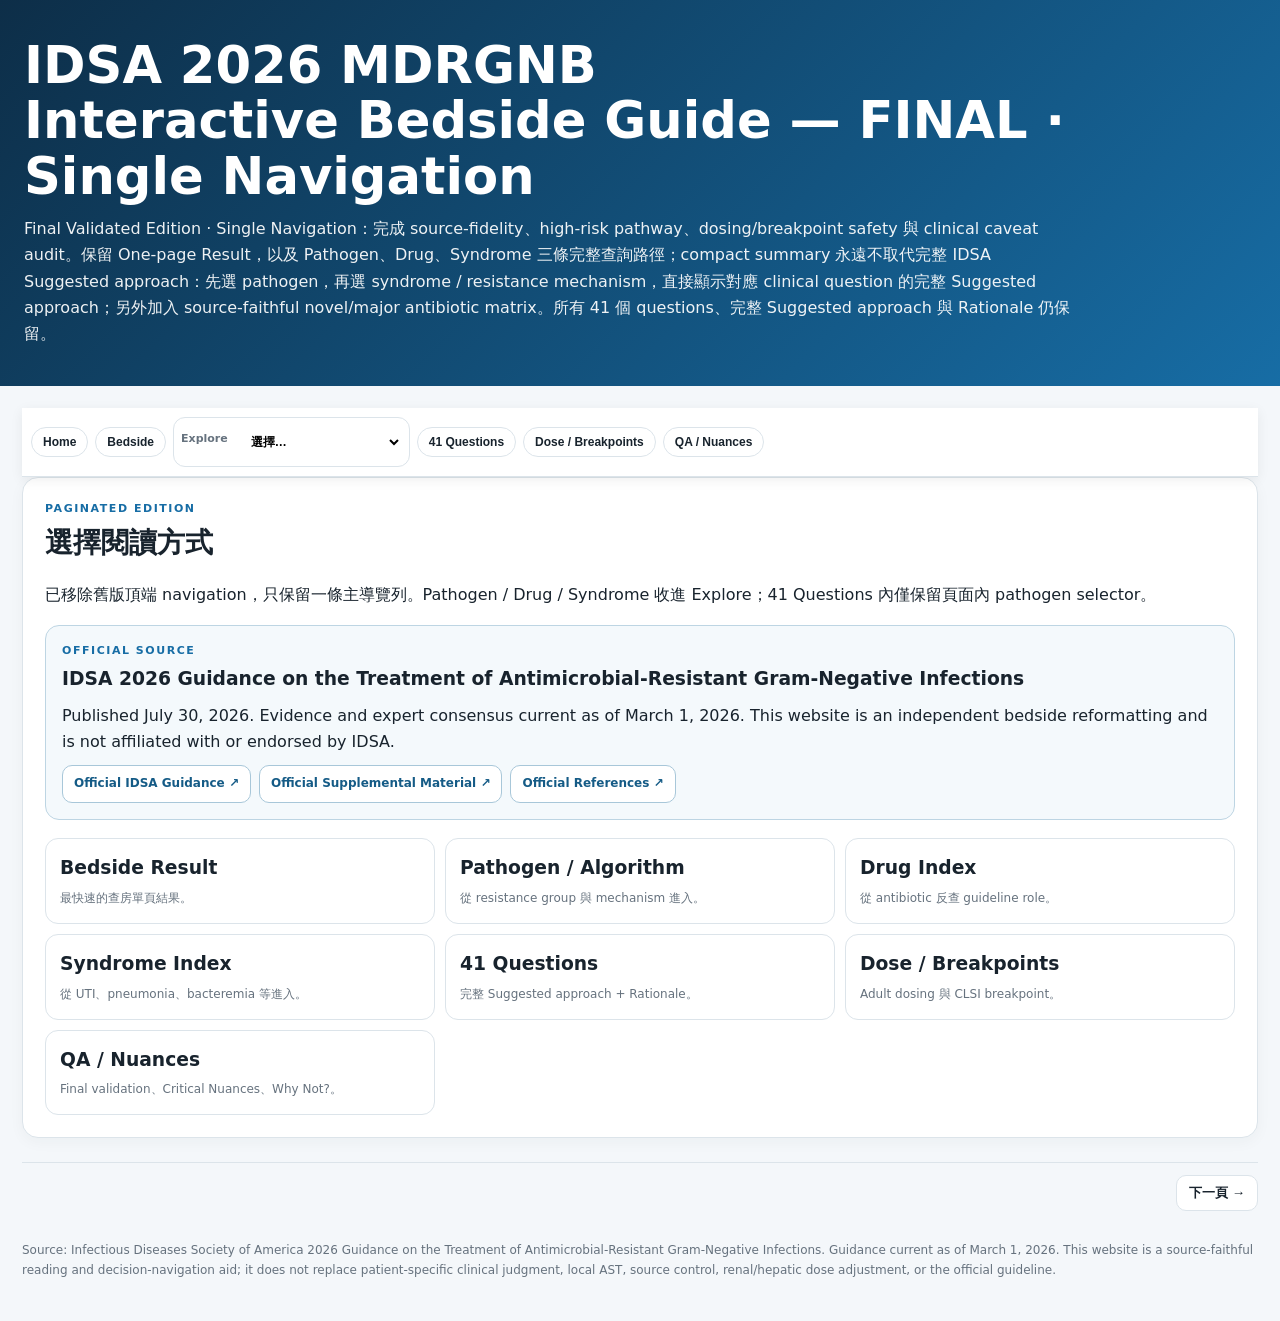
==== index.html @ 2e8aaff5 "Integrate mobile responsive assets into index" ====
<!doctype html>
<html lang="zh-Hant">
<head>
<meta charset="utf-8"><meta name="viewport" content="width=device-width,initial-scale=1">
<title>IDSA 2026 MDRGNB Interactive Bedside Guide — Final Validated Edition · Single Navigation</title>
<style>
:root{--bg:#f4f7fa;--panel:#fff;--ink:#18232d;--muted:#66727e;--line:#dce4ea;--nav:#0d3556;--accent:#176da5;
--green:#e8f6ed;--green2:#c9ead5;--amber:#fff5db;--amber2:#f0d896;--red:#fdeeed;--red2:#efc1bd;--blue:#eaf3fb;--vio:#f1ecfb}
*{box-sizing:border-box} html{scroll-behavior:smooth} body{margin:0;background:var(--bg);color:var(--ink);font-family:Inter,"Noto Sans TC","Microsoft JhengHei",system-ui,sans-serif;line-height:1.65}
header{background:linear-gradient(135deg,#0d2e48,#176da5);color:#fff;padding:38px 24px} .wrap{max-width:1320px;margin:auto}
h1{font-size:clamp(30px,4vw,52px);line-height:1.08;margin:0 0 12px} .lead{max-width:1050px;opacity:.93}
nav{position:sticky;top:0;z-index:30;background:rgba(255,255,255,.96);backdrop-filter:blur(8px);border-bottom:1px solid var(--line)} nav .wrap{display:flex;gap:6px;overflow:auto;padding:9px 18px}
nav a{white-space:nowrap;padding:8px 11px;border-radius:999px;text-decoration:none;color:var(--ink);font-weight:800;font-size:13px} nav a:hover{background:var(--blue)}
main{max-width:1320px;margin:auto;padding:22px} .panel,.qcard,.hcard{background:white;border:1px solid var(--line);border-radius:16px;box-shadow:0 4px 15px rgba(20,40,60,.04)} .panel{padding:22px;margin-bottom:24px}
.kicker{font-size:11px;font-weight:900;letter-spacing:.14em;color:var(--accent)} h2{font-size:28px;margin:2px 0 12px} .small{font-size:12px;color:var(--muted)}
.notice{border-left:5px solid #d39100;background:#fff9e9;padding:15px 18px;border-radius:10px;margin-bottom:18px}
.wizard{display:grid;grid-template-columns:1fr 1.4fr auto;gap:10px;align-items:end} label{display:block;font-size:12px;font-weight:900;color:var(--muted);margin-bottom:5px} select,.search{width:100%;padding:12px 13px;border:1px solid var(--line);border-radius:10px;background:white;font-size:14px}
.go{padding:12px 18px;border:0;border-radius:10px;background:var(--nav);color:white;font-weight:900;cursor:pointer} .result{margin-top:16px;display:none} .result.show{display:block} .result .approach{margin-top:10px}
.hierarchy{display:grid;grid-template-columns:repeat(2,1fr);gap:12px} .hcard{padding:16px} .hcard h3{margin:3px 0 10px} .htag{font-size:11px;font-weight:900;color:var(--accent);letter-spacing:.1em} .step{display:grid;grid-template-columns:165px 1fr;gap:8px;padding:8px 0;border-top:1px solid #edf1f3;font-size:13px} .step.strong{background:#f0faf3} .step.warn{background:#fffaf0} .step.bad{background:#fff4f3}
.matrixwrap{overflow:auto;border:1px solid var(--line);border-radius:12px;max-height:72vh} table{border-collapse:separate;border-spacing:0;min-width:1850px;width:100%;font-size:12px} th,td{padding:9px;border-right:1px solid var(--line);border-bottom:1px solid var(--line);vertical-align:top} thead th{position:sticky;top:0;background:#edf3f7;z-index:3} tbody th{position:sticky;left:0;background:#f8fafb;z-index:2;min-width:190px;text-align:left} td b{display:block;font-size:11px} td small{display:block;margin-top:3px;color:#4d5b66} .st-pref{background:var(--green)} .st-alt{background:var(--amber)} .st-cond{background:var(--vio)} .st-bridge{background:#fff0df} .st-na{color:#a0aab2;text-align:center}
.legend{display:flex;gap:7px;flex-wrap:wrap;margin:10px 0} .legend span{padding:4px 8px;border:1px solid var(--line);border-radius:999px;font-size:11px;font-weight:800}
.searchrow{display:grid;grid-template-columns:1fr auto;gap:8px;margin:12px 0} button,.pill{border:1px solid var(--line);background:white;color:var(--ink);padding:8px 12px;border-radius:999px;font-weight:800;cursor:pointer;text-decoration:none}
.fullsec{margin-top:32px} .fullsec>h2{border-bottom:2px solid var(--ink);padding-bottom:8px} .qcard{padding:19px;margin:13px 0} .qtop{display:grid;grid-template-columns:auto 1fr;gap:12px} .qno{background:#16202a;color:#fff;font-weight:900;padding:6px 9px;border-radius:8px;height:max-content} .qcard h3{font-size:19px;line-height:1.4;margin:1px 0 7px}
.badge{display:inline-block;padding:3px 8px;border-radius:999px;font-size:11px;font-weight:900;margin:0 5px 4px 0} .green{background:var(--green)} .amber{background:var(--amber)} .red{background:var(--red)} .blue{background:var(--blue)}
.approach{background:#f8fbfd;border:1px solid #cfe0ec;border-radius:11px;padding:14px;white-space:pre-wrap} .cap{font-size:11px;color:#286287;font-weight:900;letter-spacing:.05em;margin-bottom:5px} details{margin-top:11px;border-top:1px dashed var(--line);padding-top:9px} summary{cursor:pointer;color:var(--accent);font-weight:900} .rationale{white-space:pre-wrap;margin-top:9px;color:#34414d}
.toolbar{display:flex;gap:8px;flex-wrap:wrap;margin:10px 0} .hidden{display:none!important}
footer{max-width:1320px;margin:auto;padding:0 22px 40px;color:var(--muted);font-size:12px}
@media(max-width:900px){main{padding:13px} .wizard{grid-template-columns:1fr} .hierarchy{grid-template-columns:1fr} .step{grid-template-columns:1fr} .qtop{grid-template-columns:1fr}}
@media print{nav,.toolbar,.searchrow,.wizard{display:none!important} body{background:#fff} .panel,.qcard,.hcard{box-shadow:none} details>summary{display:none}}

/* v5 clinical algorithm */
.v5hero{background:linear-gradient(135deg,#eef7fc,#f7fbfd);border:1px solid #cfe0ec}
.alg-grid{display:grid;grid-template-columns:1fr 1.45fr;gap:12px}.field label{display:block;font-size:11px;font-weight:900;letter-spacing:.05em;color:var(--muted);margin-bottom:5px}
.caveats{display:grid;grid-template-columns:repeat(2,1fr);gap:8px;margin-top:12px}.caveat{display:flex!important;gap:9px;align-items:flex-start;padding:10px;border:1px solid var(--line);border-radius:10px;background:#fafcfd;cursor:pointer}.caveat input{margin-top:4px}.caveat small{display:block;color:var(--muted);font-weight:400;margin-top:2px}
.alg-actions{display:flex;gap:8px;flex-wrap:wrap;margin-top:12px}.alg-result{display:none;margin-top:15px}.alg-result.show{display:block}.result-grid{display:grid;grid-template-columns:1fr 1fr;gap:10px;margin-top:10px}.result-box{border:1px solid var(--line);border-radius:11px;padding:12px}.result-box h4{margin:0 0 5px;font-size:12px;text-transform:uppercase;letter-spacing:.05em}.sourcebox{grid-column:1/-1;background:#f8fbfd;border-color:#cfe0ec}.sourcebox p{white-space:pre-wrap;margin:5px 0 0}.warningbox{background:#fff9e9}.caveat-out{background:#fff4f3}.crumb{font-size:12px;color:var(--accent);font-weight:900}.v5tag{display:inline-block;background:#102f49;color:white;border-radius:999px;padding:3px 8px;font-size:11px;font-weight:900;margin-bottom:7px}
@media(max-width:800px){.alg-grid,.result-grid,.caveats{grid-template-columns:1fr}.sourcebox{grid-column:auto}}

.qa-stats{display:grid;grid-template-columns:repeat(4,1fr);gap:10px;margin:12px 0}.qa-stats>div{background:#f8fbfd;border:1px solid var(--line);border-radius:12px;padding:14px}.qa-stats strong{display:block;font-size:27px;color:var(--accent)}.qa-stats span{display:block;font-size:12px;color:var(--muted)}
.nuance-grid{display:grid;grid-template-columns:repeat(2,1fr);gap:10px}.nuance{border:1px solid var(--line);border-radius:12px;padding:13px;background:#fff}.nhead{display:flex;justify-content:space-between;gap:10px}.nhead span{font-size:11px;font-weight:900;color:var(--accent)}.nuance p{margin:6px 0}.why{background:#fff8e8;padding:8px;border-radius:8px;font-size:12px}
.bpwrap table{min-width:950px}.bptable tbody th{position:static}.footnotes{font-size:12px;color:#46545f;margin-top:12px}.footnotes p{margin:4px 0}
@media(max-width:900px){.qa-stats,.nuance-grid{grid-template-columns:1fr}}

.drugjump{display:flex;gap:6px;flex-wrap:wrap;margin:10px 0 18px}.drugjump a,.qchip{font-size:11px;font-weight:900;text-decoration:none;color:var(--accent);border:1px solid var(--line);border-radius:999px;padding:4px 8px;background:white}
.drugcard{border:1px solid var(--line);border-radius:14px;padding:16px;margin:12px 0;background:white}.drughead{display:flex;justify-content:space-between;gap:12px;align-items:flex-start}.drughead h3{font-size:22px;margin:0}.drugnote{margin-top:10px;background:#f7fbfd;border-left:4px solid var(--accent);padding:10px 12px;border-radius:8px}.drugnote p{margin:4px 0 0}
.druggrid{display:grid;grid-template-columns:1fr 1fr;gap:10px;margin-top:10px}.drugbox{border:1px solid var(--line);border-radius:10px;padding:11px;background:#fafcfd}.drugbox h4,.rolebox h4{margin:0 0 5px;font-size:12px;text-transform:uppercase;letter-spacing:.04em}.drugbox p{margin:0}
.roles{display:grid;grid-template-columns:repeat(2,1fr);gap:8px;margin-top:10px}.rolebox{border:1px solid var(--line);border-radius:10px;padding:10px;font-size:12px}.rolebox div+div{margin-top:7px;border-top:1px dashed var(--line);padding-top:7px}.rolebox a{font-weight:900;color:var(--accent);text-decoration:none;margin-right:4px}.role-pref{background:#effaf3}.role-alt{background:#fff9ec}.role-no{background:#fff2f1}.role-cond{background:#f7f7fb}
@media(max-width:850px){.druggrid,.roles{grid-template-columns:1fr}.drughead{display:block}}

.syn-jump{display:flex;gap:7px;flex-wrap:wrap;margin:10px 0 18px}.syn-jump a{font-size:12px;font-weight:900;text-decoration:none;color:var(--accent);border:1px solid var(--line);border-radius:999px;padding:5px 9px;background:white}
.synmatrix table{min-width:1100px}.syn-hit{background:#f1faf4}.syn-hit a{display:block;color:var(--accent);font-weight:900;text-decoration:none}.syn-hit small{display:block;color:var(--muted);line-height:1.35;margin:2px 0 5px}.syn-none{text-align:center;color:#a1abb3}
.syncards{display:grid;grid-template-columns:repeat(2,1fr);gap:12px;margin-top:12px}.syncard{border:1px solid var(--line);border-radius:14px;padding:15px;background:white}.syncard h3{margin:0 0 8px;font-size:21px}.synitem{border-top:1px solid #edf1f3;padding:9px 0}.synitem:first-of-type{border-top:0}.synitem-head{display:flex;justify-content:space-between;gap:8px}.synitem-head a{font-size:12px;font-weight:900;color:var(--accent);text-decoration:none}.syn-note{font-size:12px;color:var(--muted);margin:2px 0 5px}.syn-source{white-space:pre-wrap;background:#f8fbfd;border:1px solid #cfe0ec;border-radius:9px;padding:10px;margin-top:7px;font-size:12px}
.unsupported-grid{display:grid;grid-template-columns:repeat(2,1fr);gap:8px}.unsupported{border:1px solid #ead8a9;background:#fffaf0;border-radius:10px;padding:11px}.unsupported b{display:block}.unsupported span{font-size:12px;color:#5f6870}
@media(max-width:850px){.syncards,.unsupported-grid{grid-template-columns:1fr}}

.onepage{border:2px solid #b8d8ea;background:linear-gradient(180deg,#f8fcff,#fff)}.op-grid{display:grid;grid-template-columns:1fr 1.4fr;gap:10px}.op-caveats{display:flex;gap:7px;flex-wrap:wrap;margin:12px 0}.op-caveats label{border:1px solid var(--line);border-radius:999px;padding:6px 9px;background:white;font-size:12px;font-weight:800}.op-result{display:none;margin-top:15px}.op-result.show{display:block}
.op-title{border-bottom:2px solid var(--ink);padding-bottom:9px;margin-bottom:10px}.op-title h3{font-size:25px;margin:0}.op-path{font-size:12px;color:var(--accent);font-weight:900}
.opcards{display:grid;grid-template-columns:repeat(3,1fr);gap:9px}.opcard{border:1px solid var(--line);border-radius:11px;padding:12px;background:#fff}.opcard h4{margin:0 0 5px;font-size:11px;text-transform:uppercase;letter-spacing:.06em}.opcard p{white-space:pre-wrap;margin:0}.op-pref{background:#eefaf2;border-color:#b8dfc5}.op-alt{background:#fff9e9;border-color:#ead69d}.op-no{background:#fff1f0;border-color:#e6b9b6}.op-source{grid-column:1/-1;background:#f7fbfd;border-color:#c9dfed}.op-source p{font-size:13px}.op-wide{grid-column:span 2}.op-cav{background:#fff7e9}.op-tags{display:flex;gap:5px;flex-wrap:wrap}.op-tags span{font-size:11px;border-radius:999px;padding:4px 7px;background:#fee9e7;font-weight:900}
@media(max-width:850px){.op-grid,.opcards{grid-template-columns:1fr}.op-wide,.op-source{grid-column:auto}}
@media print{body.print-onepage main>section:not(#onepage),body.print-onepage header,body.print-onepage nav,body.print-onepage footer{display:none!important}body.print-onepage #onepage{display:block!important;border:0}body.print-onepage #onepage>.notice,body.print-onepage .op-grid,body.print-onepage .op-caveats,body.print-onepage #onepage>.toolbar{display:none!important}}

.valgrid{display:grid;grid-template-columns:repeat(4,1fr);gap:9px;margin:12px 0}.valgrid>div{border:1px solid var(--line);border-radius:12px;padding:14px;background:#f8fbfd}.valgrid strong{display:block;font-size:27px;color:var(--accent)}.valgrid span{font-size:12px;color:var(--muted)}.final-validation{border:2px solid #c7dfcf}.validation-list p{border-bottom:1px solid var(--line);padding:8px 0;margin:0}@media(max-width:850px){.valgrid{grid-template-columns:1fr 1fr}}@media(max-width:520px){.valgrid{grid-template-columns:1fr}}

.page-tabs{position:sticky;top:0;z-index:1000;display:flex;gap:6px;overflow-x:auto;padding:9px;background:#fff;border-bottom:1px solid var(--line);box-shadow:0 3px 12px #0001}
.page-tabs button{white-space:nowrap;border:1px solid var(--line);background:#fff;border-radius:999px;padding:8px 12px;font-weight:800;cursor:pointer}
.page-tabs button.active{background:var(--accent);color:#fff;border-color:var(--accent)}
.page-pane{display:none}.page-pane.active{display:block}
.homegrid{display:grid;grid-template-columns:repeat(3,1fr);gap:10px}.homecard{border:1px solid var(--line);border-radius:13px;padding:14px;background:#fff;cursor:pointer}.homecard h3{margin:0 0 5px}.homecard p{margin:0;font-size:12px;color:var(--muted)}
.pager{display:flex;justify-content:space-between;margin:22px 0 8px;padding-top:12px;border-top:1px solid var(--line)}.pager button{border:1px solid var(--line);background:#fff;border-radius:10px;padding:8px 12px;font-weight:800}
@media(max-width:800px){.homegrid{grid-template-columns:1fr 1fr}}@media(max-width:520px){.homegrid{grid-template-columns:1fr}}
@media print{.page-tabs,.pager,.homegrid{display:none!important}.page-pane{display:block!important}}

.qtabs{display:flex;gap:6px;flex-wrap:wrap;position:static;background:transparent;padding:4px 0 12px;border-bottom:1px solid var(--line);margin:0 0 14px}
.qtabs button{border:1px solid var(--line);background:#fff;border-radius:10px;padding:6px 9px;font-weight:750;cursor:pointer;font-size:12px}
.qtabs button.active{background:#eef5f8;color:#173c52;border-color:#9dbdce;box-shadow:inset 0 0 0 1px #9dbdce}
.qgroup{display:none}.qgroup.active{display:block}.qgroup-title{display:flex;align-items:baseline;justify-content:space-between;border-bottom:2px solid var(--line);margin:8px 0 12px}.qgroup-title h2{margin:0 0 8px}.qgroup-title span{font-size:12px;color:var(--muted)}
@media(max-width:700px){.qtabs{flex-wrap:nowrap;overflow-x:auto;padding-bottom:10px}}
@media print{.qtabs{display:none!important}.qgroup{display:block!important}}

.compact-main-nav{align-items:center;gap:7px}
.compact-main-nav>button{padding:7px 11px;font-size:12px}
.explore-nav{display:flex;align-items:center;gap:6px;border:1px solid var(--line);border-radius:12px;padding:4px 7px;background:#fff}
.explore-nav label{font-size:11px;font-weight:850;color:var(--muted)}
.explore-nav select{border:0;background:transparent;font-weight:800;font-size:12px;max-width:180px;outline:none}
.guidance-selector-label{font-size:11px;text-transform:uppercase;letter-spacing:.06em;color:var(--muted);font-weight:850;margin:2px 0 7px}
@media(max-width:760px){
  .compact-main-nav{gap:5px}
  .compact-main-nav>button{padding:7px 9px}
  .explore-nav label{display:none}
  .explore-nav select{max-width:125px}
}

/* Clean Navigation v2: suppress legacy duplicate navigation if any remains */
header nav:not(#pageTabs), .topnav:not(#pageTabs), .legacy-nav, .main-nav-legacy {display:none!important}

.official-source-box{border:1px solid #bdd5e3;background:#f4f9fc;border-radius:14px;padding:16px;margin:14px 0 18px}
.official-links{display:flex;gap:8px;flex-wrap:wrap}
.official-links a{display:inline-block;text-decoration:none;border:1px solid #a8c7d9;background:#fff;color:#155b86;border-radius:10px;padding:8px 11px;font-size:12px;font-weight:850}
.official-links a:hover{background:#eaf4fa}
</style>
<link rel="stylesheet" href="mobile.css">
</head>
<body>
<header><div class="wrap">
<h1>IDSA 2026 MDRGNB<br>Interactive Bedside Guide — FINAL · Single Navigation</h1>
<div class="lead">Final Validated Edition · Single Navigation：完成 source-fidelity、high-risk pathway、dosing/breakpoint safety 與 clinical caveat audit。保留 One-page Result，以及 Pathogen、Drug、Syndrome 三條完整查詢路徑；compact summary 永遠不取代完整 IDSA Suggested approach：先選 pathogen，再選 syndrome / resistance mechanism，直接顯示對應 clinical question 的完整 Suggested approach；另外加入 source-faithful novel/major antibiotic matrix。所有 41 個 questions、完整 Suggested approach 與 Rationale 仍保留。</div>
</div></header>



<main>







<div class='page-tabs compact-main-nav' id='pageTabs'>
  <button data-target='home' onclick="showPage('home')">Home</button>
  <button data-target='bedside' onclick="showPage('bedside')">Bedside</button>
  <div class="explore-nav">
    <label for="exploreSelect">Explore</label>
    <select id="exploreSelect" onchange="if(this.value)showPage(this.value)">
      <option value="">選擇…</option>
      <option value="pathogen">Pathogen / Algorithm</option>
      <option value="drug">Drug Index</option>
      <option value="syndrome">Syndrome Index</option>
    </select>
  </div>
  <button data-target='guidance' onclick="showPage('guidance')">41 Questions</button>
  <button data-target='reference' onclick="showPage('reference')">Dose / Breakpoints</button>
  <button data-target='qa' onclick="showPage('qa')">QA / Nuances</button>
</div>
<div class='page-pane active' id='page-home' data-page='home'><section class="panel"><div class="kicker">PAGINATED EDITION</div><h2>選擇閱讀方式</h2><p>已移除舊版頂端 navigation，只保留一條主導覽列。Pathogen / Drug / Syndrome 收進 Explore；41 Questions 內僅保留頁面內 pathogen selector。</p>
<div class="official-source-box">
  <div class="kicker">OFFICIAL SOURCE</div>
  <h3 style="margin:4px 0 8px">IDSA 2026 Guidance on the Treatment of Antimicrobial-Resistant Gram-Negative Infections</h3>
  <p style="margin:0 0 10px">Published July 30, 2026. Evidence and expert consensus current as of March 1, 2026. This website is an independent bedside reformatting and is not affiliated with or endorsed by IDSA.</p>
  <div class="official-links">
    <a href="https://www.idsociety.org/practice-guideline/amr-guidance/" target="_blank" rel="noopener noreferrer">Official IDSA Guidance ↗</a>
    <a href="https://www.idsociety.org/globalassets/idsa/practice-guidelines/amr-guidance/5.0/amr-guidance-supplemental-material.pdf" target="_blank" rel="noopener noreferrer">Official Supplemental Material ↗</a>
    <a href="https://www.idsociety.org/globalassets/idsa/practice-guidelines/amr-guidance/5.0/amr-2026-update-references-12.pdf" target="_blank" rel="noopener noreferrer">Official References ↗</a>
  </div>
</div>
<div class="homegrid"><div class='homecard' onclick="showPage('bedside')"><h3>Bedside Result</h3><p>最快速的查房單頁結果。</p></div><div class='homecard' onclick="showPage('pathogen')"><h3>Pathogen / Algorithm</h3><p>從 resistance group 與 mechanism 進入。</p></div><div class='homecard' onclick="showPage('drug')"><h3>Drug Index</h3><p>從 antibiotic 反查 guideline role。</p></div><div class='homecard' onclick="showPage('syndrome')"><h3>Syndrome Index</h3><p>從 UTI、pneumonia、bacteremia 等進入。</p></div><div class='homecard' onclick="showPage('guidance')"><h3>41 Questions</h3><p>完整 Suggested approach + Rationale。</p></div><div class='homecard' onclick="showPage('reference')"><h3>Dose / Breakpoints</h3><p>Adult dosing 與 CLSI breakpoint。</p></div><div class='homecard' onclick="showPage('qa')"><h3>QA / Nuances</h3><p>Final validation、Critical Nuances、Why Not?。</p></div></div></section><div class='pager'><span></span><button onclick="showPage('bedside')">下一頁 →</button></div></div><div class='page-pane ' id='page-bedside' data-page='bedside'><section class="panel final-validation" id="final-validation">
<div class="kicker">FINAL CLINICAL VALIDATION</div><h2>Source-fidelity & Safety Check</h2>
<div class="valgrid">
 <div><strong>41 / 41</strong><span>Clinical questions retained and Suggested approach source-matched</span></div>
 <div><strong>32</strong><span>Antibiotic rows in complete Table 2 quick reference</span></div>
 <div><strong>10</strong><span>High-risk treatment pathways specifically re-validated</span></div>
 <div><strong>0</strong><span>Invented renal/RRT dosing algorithms</span></div>
</div>
<div class="notice"><b>Final status:</b> this site is an unofficial, source-faithful bedside navigator based on the IDSA 2026 Guidance. The official IDSA webpage remains the authoritative source. Compact cards never supersede the original Suggested approach; MIC/AST, infection site, source control, severity, renal/hepatic function and the full Rationale must still be considered.</div>
<details><summary>查看 Final Validation 的重點</summary>
<div class="validation-list">
<p><b>ESBL-E:</b> critical illness / hypoalbuminemia carbapenem nuance retained.</p>
<p><b>AmpC-E:</b> cefepime MIC ≤8 µg/mL condition retained.</p>
<p><b>CRE:</b> non-carbapenemase MIC logic, KPC ranking nuance, NDM and OXA-48 mechanism-specific restrictions retained.</p>
<p><b>DTR P. aeruginosa:</b> pneumonia-specific ceftolozane-tazobactam preference and carbapenemase-specific pathways retained.</p>
<p><b>CRAB:</b> sulbactam-durlobactam + carbapenem remains preferred; high-dose ampicillin-sulbactam remains a temporary bridge.</p>
<p><b>S. maltophilia:</b> cefiderocol monotherapy preference retains its animal-model evidence caveat.</p>
</div></details>
</section><section class="panel onepage" id="onepage">
<div class="kicker">v9 · ONE-PAGE BEDSIDE RESULT</div><h2>One-page Treatment Result</h2>
<div class="notice"><b>使用方式：</b>選擇 organism / resistance group 與 syndrome / mechanism。結果會把 Preferred、Alternative、Not suggested、Dose、Breakpoint/MIC、Critical caveats 與完整 IDSA Suggested approach 集中在同一頁。整理欄位是 navigation aid；最下方 source wording 才是 guideline 原始 recommendation。</div>
<div class="op-grid">
 <div><label>1. Organism / resistance group</label><select id="opOrg"><option value="">請選擇…</option><option value="ESBL-E">ESBL-E</option><option value="AmpC-E">AmpC-E</option><option value="CRE">CRE</option><option value="DTR P. aeruginosa">DTR P. aeruginosa</option><option value="CRAB">CRAB</option><option value="S. maltophilia">S. maltophilia</option></select></div>
 <div><label>2. Syndrome / resistance mechanism</label><select id="opScenario" disabled><option value="">先選 organism…</option></select></div>
</div>
<div class="op-caveats">
 <label><input type="checkbox" value="Critical illness"> Critical illness</label>
 <label><input type="checkbox" value="Bacteremia"> Bacteremia</label>
 <label><input type="checkbox" value="Pneumonia"> Pneumonia</label>
 <label><input type="checkbox" value="Renal dysfunction / RRT"> Renal dysfunction / RRT</label>
 <label><input type="checkbox" value="MIC near breakpoint"> MIC near breakpoint</label>
 <label><input type="checkbox" value="Poor source control"> Poor source control</label>
</div>
<div class="toolbar"><button class="go" onclick="runOnePage()">產生 One-page Result</button><button onclick="resetOnePage()">重設</button><button onclick="printOnePage()">列印 / Save PDF</button></div>
<div id="opResult" class="op-result"></div>
</section><div class='pager'><button onclick="showPage('home')">← 上一頁</button><button onclick="showPage('pathogen')">下一頁 →</button></div></div><div class='page-pane ' id='page-pathogen' data-page='pathogen'><section class="panel v5hero" id="clinical-algorithm">
<div class="v5tag">v5 · BEDSIDE CLINICAL ALGORITHM</div>
<h2>Organism → Syndrome / Mechanism → Patient Caveats → Source Recommendation</h2>
<div class="notice"><b>安全設計：</b>這個 algorithm 不自行創造 treatment recommendation。它依你選的 clinical situation 導向 guideline 對應 question，最後顯示 <b>完整 Suggested approach 原文</b>。Patient caveats 只提醒你哪些條件不能忽略，不會偷偷改寫 IDSA recommendation。</div>
<div class="alg-grid">
 <div class="field"><label>1. Organism / resistance group</label><select id="aOrg"><option value="">請選擇…</option><option value="ESBL-E">ESBL-E</option><option value="AmpC-E">AmpC-E</option><option value="CRE">CRE</option><option value="DTR P. aeruginosa">DTR P. aeruginosa</option><option value="CRAB">CRAB</option><option value="S. maltophilia">S. maltophilia</option></select></div>
 <div class="field"><label>2. Syndrome / resistance mechanism / treatment situation</label><select id="aScenario" disabled><option value="">先選 organism…</option></select></div>
</div>
<div class="field" style="margin-top:12px"><label>3. Patient-specific caveats（可複選）</label><div class="caveats"><label class="caveat"><input type="checkbox" value="Bacteremia"><span><b>Bacteremia</b><small>確認該 drug 是否被 guideline 排除於 bloodstream infection，並閱讀完整 Rationale。</small></span></label><label class="caveat"><input type="checkbox" value="Pneumonia"><span><b>Pneumonia</b><small>確認 pneumonia-specific preference、lung exposure，以及 nebulized therapy recommendation。</small></span></label><label class="caveat"><input type="checkbox" value="Critical illness"><span><b>Critical illness</b><small>不要只依簡化 matrix；回到完整 Suggested approach / Rationale。</small></span></label><label class="caveat"><input type="checkbox" value="CNS infection"><span><b>CNS infection</b><small>確認 site penetration 與 CNS-specific dosing；本網站不自行推導未由 guideline 支持的 regimen。</small></span></label><label class="caveat"><input type="checkbox" value="Renal dysfunction / RRT"><span><b>Renal dysfunction / RRT</b><small>Adult dosing quick table 假設 normal renal function；需另外做 renal adjustment。</small></span></label><label class="caveat"><input type="checkbox" value="MIC near breakpoint"><span><b>MIC near breakpoint</b><small>確認 breakpoint、SDD / dose-dependent interpretation 與 guideline 對 MIC 的限制。</small></span></label><label class="caveat"><input type="checkbox" value="Inadequate source control"><span><b>Inadequate source control</b><small>Treatment duration / response interpretation 必須納入 source control。</small></span></label><label class="caveat"><input type="checkbox" value="Colonization possible"><span><b>Colonization possible</b><small>尤其 CRAB / S. maltophilia，先區分 colonization vs infection。</small></span></label></div></div>
<div class="alg-actions"><button class="go" onclick="runClinicalAlgorithm()">產生 bedside recommendation</button><button onclick="resetClinicalAlgorithm()">重設</button></div>
<div id="algResult" class="alg-result"></div>
</section><section class="panel" id="wizard">
<div class="kicker">STEPWISE CLINICAL LOOKUP</div><h2>Decision Wizard</h2>
<div class="notice"><b>設計原則：</b>Wizard 只負責「找到正確 question」，不自行縮寫 recommendation。按下搜尋後顯示的是 guideline 原始 Suggested approach wording。</div>
<div class="wizard">
  <div><label>1. Pathogen / resistance group</label><select id="org"><option value="">請選擇…</option><option value="ESBL-E">ESBL-E</option><option value="AmpC-E">AmpC-E</option><option value="CRE">CRE</option><option value="DTR P. aeruginosa">DTR P. aeruginosa</option><option value="CRAB">CRAB</option><option value="S. maltophilia">S. maltophilia</option></select></div>
  <div><label>2. Clinical syndrome / resistance mechanism / drug question</label><select id="scenario" disabled><option value="">先選 pathogen…</option></select></div>
  <button class="go" onclick="runWizard()">顯示 recommendation</button>
</div>
<div class="result" id="wizardResult"></div>
</section><section class="panel" id="hierarchy">
<div class="kicker">TREATMENT LOGIC AT A GLANCE</div><h2>High-yield Treatment Hierarchy</h2>
<p class="small">以下只作流程導航；完整限制條件仍以對應 Q number 為準。</p>

<div class="hierarchy">
  <div class="hcard">
    <div class="htag">CRE</div>
    <h3>Carbapenemase first</h3>
    <div class="step"><b>KPC-E</b><span>→ Q3.4</span></div>
    <div class="step"><b>NDM-E</b><span>→ Q3.5</span></div>
    <div class="step"><b>OXA-48-E</b><span>→ Q3.6</span></div>
    <div class="step"><b>Non-carbapenemase CRE</b><span>→ Q3.3</span></div>
  </div>
  <div class="hcard">
    <div class="htag">DTR P. aeruginosa</div>
    <h3>Syndrome + carbapenemase</h3>
    <div class="step"><b>cUTI</b><span>→ Q4.2</span></div>
    <div class="step"><b>Non-UTI / invasive</b><span>→ Q4.3</span></div>
    <div class="step"><b>Pneumonia</b><span>→ Q4.3</span></div>
    <div class="step"><b>KPC / MBL detected</b><span>→ Q4.4</span></div>
  </div>
  <div class="hcard">
    <div class="htag">CRAB</div>
    <h3>Treatment hierarchy</h3>
    <div class="step strong"><b>Preferred</b><span>Sulbactam-durlobactam + imipenem/meropenem</span></div>
    <div class="step warn"><b>If not immediately available</b><span>High-dose ampicillin-sulbactam bridge + ≥1 additional agent</span></div>
    <div class="step"><b>Alternative components</b><span>Cefiderocol / Minocycline / Polymyxin B in combination</span></div>
  </div>
  <div class="hcard">
    <div class="htag">S. maltophilia</div>
    <h3>Combination requirement matters</h3>
    <div class="step strong"><b>Preferred</b><span>Cefiderocol monotherapy</span></div>
    <div class="step"><b>Alternative</b><span>Aztreonam-avibactam preferably + second agent</span></div>
    <div class="step"><b>Alternative combination</b><span>Levofloxacin / Minocycline / TMP-SMX</span></div>
    <div class="step bad"><b>Not suggested</b><span>Ceftazidime</span></div>
  </div>
</div>

</section><section class="panel" id="matrix">
<div class="kicker">SOURCE-FAITHFUL MATRIX</div><h2>Novel / Major Antibiotic Recommendation Matrix</h2>
<div class="legend">
<span style="background:var(--green)">Preferred</span><span style="background:var(--amber)">Alternative</span>
<span style="background:var(--vio)">Conditional</span><span style="background:#fff0df">Temporary bridge</span>
<span>— = guideline 的該情境未在此 matrix 建立正向 recommendation</span>
</div>
<div class="matrixwrap">
<table><thead><tr><th>Clinical situation</th><th>Ceftazidime-avibactam</th><th>Meropenem-vaborbactam</th><th>Imipenem-relebactam</th><th>Cefiderocol</th><th>Aztreonam-avibactam</th><th>Ceftolozane-tazobactam</th><th>Sulbactam-durlobactam</th><th>High-dose ampicillin-sulbactam</th><th>Minocycline</th><th>TMP-SMX</th><th>Polymyxin B</th></tr></thead><tbody><tr><th>KPC-E (invasive)</th><td class="st-pref" title="Q3.4"><b>Preferred</b><small>Q3.4</small></td><td class="st-pref" title="Q3.4"><b>Preferred</b><small>Q3.4</small></td><td class="st-pref" title="Q3.4"><b>Preferred</b><small>Q3.4</small></td><td class="st-alt" title="Q3.4"><b>Alternative</b><small>Q3.4</small></td><td class="st-alt" title="Q3.4"><b>Alternative</b><small>Q3.4</small></td><td class="st-na">—</td><td class="st-na">—</td><td class="st-na">—</td><td class="st-na">—</td><td class="st-na">—</td><td class="st-na">—</td></tr><tr><th>NDM-E (invasive)</th><td class="st-cond" title="Q3.5: only + aztreonam if aztreonam-avibactam unavailable"><b>Conditional</b><small>Q3.5: only + aztreonam if aztreonam-avibactam unavailable</small></td><td class="st-na">—</td><td class="st-na">—</td><td class="st-pref" title="Q3.5"><b>Preferred</b><small>Q3.5</small></td><td class="st-pref" title="Q3.5"><b>Preferred</b><small>Q3.5</small></td><td class="st-na">—</td><td class="st-na">—</td><td class="st-na">—</td><td class="st-na">—</td><td class="st-na">—</td><td class="st-na">—</td></tr><tr><th>OXA-48-E (invasive)</th><td class="st-pref" title="Q3.6"><b>Preferred</b><small>Q3.6</small></td><td class="st-na">—</td><td class="st-na">—</td><td class="st-alt" title="Q3.6"><b>Alternative</b><small>Q3.6</small></td><td class="st-alt" title="Q3.6"><b>Alternative</b><small>Q3.6</small></td><td class="st-na">—</td><td class="st-na">—</td><td class="st-na">—</td><td class="st-na">—</td><td class="st-na">—</td><td class="st-na">—</td></tr><tr><th>DTR P. aeruginosa (cUTI)</th><td class="st-pref" title="Q4.2"><b>Preferred</b><small>Q4.2</small></td><td class="st-na">—</td><td class="st-pref" title="Q4.2"><b>Preferred</b><small>Q4.2</small></td><td class="st-pref" title="Q4.2"><b>Preferred</b><small>Q4.2</small></td><td class="st-na">—</td><td class="st-pref" title="Q4.2"><b>Preferred</b><small>Q4.2</small></td><td class="st-na">—</td><td class="st-na">—</td><td class="st-na">—</td><td class="st-na">—</td><td class="st-na">—</td></tr><tr><th>DTR P. aeruginosa (non-UTI)</th><td class="st-pref" title="Q4.3"><b>Preferred</b><small>Q4.3</small></td><td class="st-na">—</td><td class="st-pref" title="Q4.3"><b>Preferred</b><small>Q4.3</small></td><td class="st-alt" title="Q4.3"><b>Alternative</b><small>Q4.3</small></td><td class="st-na">—</td><td class="st-pref" title="Q4.3"><b>Preferred</b><small>Q4.3</small></td><td class="st-na">—</td><td class="st-na">—</td><td class="st-na">—</td><td class="st-na">—</td><td class="st-na">—</td></tr><tr><th>KPC P. aeruginosa</th><td class="st-pref" title="Q4.4"><b>Preferred</b><small>Q4.4</small></td><td class="st-na">—</td><td class="st-pref" title="Q4.4"><b>Preferred</b><small>Q4.4</small></td><td class="st-pref" title="Q4.4"><b>Preferred</b><small>Q4.4</small></td><td class="st-na">—</td><td class="st-na">—</td><td class="st-na">—</td><td class="st-na">—</td><td class="st-na">—</td><td class="st-na">—</td><td class="st-na">—</td></tr><tr><th>MBL P. aeruginosa (NDM/VIM/IMP)</th><td class="st-na">—</td><td class="st-na">—</td><td class="st-na">—</td><td class="st-pref" title="Q4.4"><b>Preferred</b><small>Q4.4</small></td><td class="st-na">—</td><td class="st-na">—</td><td class="st-na">—</td><td class="st-na">—</td><td class="st-na">—</td><td class="st-na">—</td><td class="st-na">—</td></tr><tr><th>CRAB (invasive)</th><td class="st-na">—</td><td class="st-na">—</td><td class="st-na">—</td><td class="st-alt" title="Q5.3"><b>Alternative + combination</b><small>Q5.3</small></td><td class="st-na">—</td><td class="st-na">—</td><td class="st-pref" title="Q5.1: with imipenem or meropenem"><b>Preferred + combination</b><small>Q5.1: with imipenem or meropenem</small></td><td class="st-bridge" title="Q5.2: temporary bridge + ≥1 additional agent"><b>Temporary bridge</b><small>Q5.2: temporary bridge + ≥1 additional agent</small></td><td class="st-alt" title="Q5.4"><b>Alternative + combination</b><small>Q5.4</small></td><td class="st-na">—</td><td class="st-alt" title="Q5.5"><b>Alternative + combination</b><small>Q5.5</small></td></tr><tr><th>S. maltophilia (invasive)</th><td class="st-na">—</td><td class="st-na">—</td><td class="st-na">—</td><td class="st-pref" title="Q6.1: monotherapy"><b>Preferred</b><small>Q6.1: monotherapy</small></td><td class="st-alt" title="Q6.2: preferably with second agent"><b>Alternative + combination</b><small>Q6.2: preferably with second agent</small></td><td class="st-na">—</td><td class="st-na">—</td><td class="st-na">—</td><td class="st-alt" title="Q6.4"><b>Alternative + combination</b><small>Q6.4</small></td><td class="st-alt" title="Q6.5"><b>Alternative + combination</b><small>Q6.5</small></td><td class="st-na">—</td></tr></tbody></table>
</div>
<p class="small"><b>重要：</b>「—」不等於 microbiologic inactivity，也不等於 contraindicated；只表示 2026 IDSA Guidance 的對應 Suggested approach 沒有在這個特定情境把該藥列為本 matrix 的 recommendation。請勿把本表當成純粹 in-vitro spectrum table。</p>
</section><div class='pager'><button onclick="showPage('bedside')">← 上一頁</button><button onclick="showPage('drug')">下一頁 →</button></div></div><div class='page-pane ' id='page-drug' data-page='drug'><section class="panel" id="drug-index">
<div class="kicker">DRUG-CENTERED NAVIGATION</div><h2>Drug Index</h2>
<p>除了從 organism 找 treatment，現在也可以反向從 drug 查：它在哪些情境是 Preferred、Alternative、Not suggested、其 Adult dosing、breakpoint quick view，以及所有相關 clinical questions。</p>
<input id="drugSearch" class="search" placeholder="搜尋 drug，例如 cefiderocol / sulbactam / tigecycline">
<div class="drugjump"><a href="#drug-amikacin">Amikacin</a><a href="#drug-ampicillin-sulbactam">Ampicillin-sulbactam</a><a href="#drug-aztreonam-avibactam">Aztreonam-avibactam</a><a href="#drug-cefepime">Cefepime</a><a href="#drug-cefepime-enmetazobactam">Cefepime-enmetazobactam</a><a href="#drug-cefiderocol">Cefiderocol</a><a href="#drug-ceftazidime-avibactam">Ceftazidime-avibactam</a><a href="#drug-ceftolozane-tazobactam">Ceftolozane-tazobactam</a><a href="#drug-ceftriaxone">Ceftriaxone</a><a href="#drug-ciprofloxacin">Ciprofloxacin</a><a href="#drug-colistin">Colistin</a><a href="#drug-eravacycline">Eravacycline</a><a href="#drug-ertapenem">Ertapenem</a><a href="#drug-fosfomycin">Fosfomycin</a><a href="#drug-gentamicin">Gentamicin</a><a href="#drug-gepotidacin">Gepotidacin</a><a href="#drug-imipenem">Imipenem</a><a href="#drug-imipenem-relebactam">Imipenem-relebactam</a><a href="#drug-levofloxacin">Levofloxacin</a><a href="#drug-meropenem">Meropenem</a><a href="#drug-meropenem-vaborbactam">Meropenem-vaborbactam</a><a href="#drug-minocycline">Minocycline</a><a href="#drug-nitrofurantoin">Nitrofurantoin</a><a href="#drug-piperacillin-tazobactam">Piperacillin-tazobactam</a><a href="#drug-pivmecillinam">Pivmecillinam</a><a href="#drug-plazomicin">Plazomicin</a><a href="#drug-polymyxin-b">Polymyxin B</a><a href="#drug-sulbactam-durlobactam">Sulbactam-durlobactam</a><a href="#drug-sulopenem">Sulopenem</a><a href="#drug-tmp-smx">TMP-SMX</a><a href="#drug-tigecycline">Tigecycline</a><a href="#drug-tobramycin">Tobramycin</a></div>
<div id="drugCards">
    <article class="drugcard" id="drug-amikacin" data-drug="amikacin">
      <div class="drughead"><h3>Amikacin</h3><div><a class="qchip" href="#q1-2">Q1.2</a> <a class="qchip" href="#q3-1">Q3.1</a> <a class="qchip" href="#q3-2">Q3.2</a> <a class="qchip" href="#q4-2">Q4.2</a> <a class="qchip" href="#q4-7">Q4.7</a> <a class="qchip" href="#q5-6">Q5.6</a> <a class="qchip" href="#q6-6">Q6.6</a></div></div>
      
      <div class="druggrid">
        <div class="drugbox"><h4>Adult dosing</h4><p>uUTI: 15 mg/kg IV single dose; cUTI: 15 mg/kg IV once, then subsequent doses/interval by pharmacokinetic evaluation.</p></div>
        <div class="drugbox"><h4>Breakpoint quick view</h4><p>Enterobacterales ≤4; P. aeruginosa ≤16 (UTI-only breakpoint).</p></div>
      </div>
      <div class="roles"><div class="rolebox role-alt"><h4>Alternative</h4><div><a href="#q3-2">Q3.2</a> coli) and once- daily aminoglycosides (i.e., amikacin, gentamicin, plazomicin, or tobramycin) are alternative agents for the treatment of cUTI caused by CRE.</div><div><a href="#q4-2">Q4.2</a> Once-daily amikacin or tobramycin are alternative agents for the treatment of DTR P.</div></div></div>
    </article>
    
    <article class="drugcard" id="drug-ampicillin-sulbactam" data-drug="ampicillin-sulbactam">
      <div class="drughead"><h3>Ampicillin-sulbactam</h3><div><a class="qchip" href="#q2-1">Q2.1</a> <a class="qchip" href="#q5-2">Q5.2</a> <a class="qchip" href="#q5-3">Q5.3</a> <a class="qchip" href="#q5-4">Q5.4</a> <a class="qchip" href="#q5-5">Q5.5</a> <a class="qchip" href="#q6-6">Q6.6</a></div></div>
      <div class="drugnote"><b>Key guideline nuance</b><p>For invasive CRAB, high-dose therapy + another active agent is a temporary bridge only when sulbactam-durlobactam is not immediately available.</p></div>
      <div class="druggrid">
        <div class="drugbox"><h4>Adult dosing</h4><p>High-dose CRAB regimen: total daily sulbactam 9 g: ampicillin-sulbactam 9 g IV q8h over 4 h OR 27 g IV continuous infusion over 24 h.</p></div>
        <div class="drugbox"><h4>Breakpoint quick view</h4><p>CRAB ≤8/4.</p></div>
      </div>
      <div class="roles"><div class="rolebox role-alt"><h4>Alternative</h4><div><a href="#q5-3">Q5.3</a> Cefiderocol in combination with at least one other agent (i.e., high-dose ampicillin-sulbactam, minocycline, or polymyxin B) is an alternative treatment for invasive CRAB infections.</div><div><a href="#q5-4">Q5.4</a> Minocycline in combination with at least one other agent (i.e., high-dose ampicillin-sulbactam, cefiderocol, or polymyxin B) is an alternative treatment for invasive CRAB infections.</div><div><a href="#q5-5">Q5.5</a> Polymyxin B in combination with at least one other agent (i.e., high-dose ampicillin-sulbactam, cefiderocol, or minocycline) is an alternative treatment for invasive CRAB infections.</div></div><div class="rolebox role-cond"><h4>Conditional / Other</h4><div><a href="#q5-2">Q5.2</a> If sulbactam-durlobactam is not immediately available, high-dose ampicillin-sulbactam (total daily dose of 9 grams of the sulbactam component) in combination with at least one additional agent (e.g., cefiderocol, minocycline, or polymyxin B) may be used as a temporary bridging therapy for invasive CRAB infections only until sulbactam-durlobactam (in combination with a carbapenem) can be initiated.</div></div></div>
    </article>
    
    <article class="drugcard" id="drug-aztreonam-avibactam" data-drug="aztreonam-avibactam">
      <div class="drughead"><h3>Aztreonam-avibactam</h3><div><a class="qchip" href="#q1-7">Q1.7</a> <a class="qchip" href="#q2-6">Q2.6</a> <a class="qchip" href="#q3-1">Q3.1</a> <a class="qchip" href="#q3-2">Q3.2</a> <a class="qchip" href="#q3-3">Q3.3</a> <a class="qchip" href="#q3-4">Q3.4</a> <a class="qchip" href="#q3-5">Q3.5</a> <a class="qchip" href="#q3-6">Q3.6</a> <a class="qchip" href="#q3-8">Q3.8</a> <a class="qchip" href="#q4-4">Q4.4</a> <a class="qchip" href="#q6-2">Q6.2</a> <a class="qchip" href="#q6-6">Q6.6</a></div></div>
      <div class="drugnote"><b>Key guideline nuance</b><p>Preferred for NDM-E; alternative for KPC-E and OXA-48-E. For S. maltophilia, alternative preferably with a second agent.</p></div>
      <div class="druggrid">
        <div class="drugbox"><h4>Adult dosing</h4><p>2.67 g IV once over 3 h loading dose, THEN 2 g IV q6h over 3 h.</p></div>
        <div class="drugbox"><h4>Breakpoint quick view</h4><p>Enterobacterales ≤4/4.</p></div>
      </div>
      <div class="roles"><div class="rolebox role-pref"><h4>Preferred</h4><div><a href="#q3-2">Q3.2</a> Several IV agents (e.g., aztreonam-avibactam, cefiderocol, ceftazidime- avibactam, imipenem-relebactam, meropenem-vaborbactam) are also preferred options, particularly when clinical instability is present.</div><div><a href="#q3-3">Q3.3</a> For infections caused by non- carbapenemase-producing Enterobacterales that lack susceptibility to all carbapenems, preferred therapeutic options include aztreonam-avibactam, ceftazidime-avibactam, imipenem- relebactam, and meropenem-vaborbactam.</div><div><a href="#q3-5">Q3.5</a> Aztreonam-avibactam and cefiderocol are preferred treatment options for NDM-E infections.</div></div><div class="rolebox role-alt"><h4>Alternative</h4><div><a href="#q3-5">Q3.5</a> If aztreonam-avibactam is not available, ceftazidime-avibactam plus aztreonam is an alternative.</div><div><a href="#q6-2">Q6.2</a> Aztreonam-avibactam, preferably in combination with a second agent, is an alternative treatment option for invasive S.</div></div><div class="rolebox role-no"><h4>Not suggested / Avoid</h4><div><a href="#q3-4">Q3.4</a> Aztreonam-avibactam, cefiderocol, eravacycline, and tigecycline are alternative options, with eravacycline and tigecycline not suggested for infections involving the bloodstream or urinary tract.</div><div><a href="#q3-6">Q3.6</a> Aztreonam-avibactam, cefiderocol, eravacycline, and tigecycline are alternative treatment options, with eravacycline and tigecycline not suggested for infections involving the bloodstream or urinary tract.</div></div><div class="rolebox role-cond"><h4>Conditional / Other</h4><div><a href="#q1-7">Q1.7</a> While effective against ESBL-E infections, the panel suggests that aztreonam-avibactam, ceftazidime-avibactam, meropenem-vaborbactam, imipenem- relebactam, ceftolozane-tazobactam, and cefiderocol be preferentially reserved for treating infections caused by organisms exhibiting carbapenem resistance.</div><div><a href="#q2-6">Q2.6</a> Although aztreonam-avibactam, ceftazidime–avibactam, imipenem– relebactam, meropenem–vaborbactam, and cefiderocol are expected to be active against AmpC-E, their use should generally be reserved for infections caused by carbapenem-resistant organisms.</div><div><a href="#q3-1">Q3.1</a> Several IV agents (e.g., aztreonam-avibactam, cefiderocol, ceftazidime-avibactam, fosfomycin [preferentially for E.</div></div></div>
    </article>
    
    <article class="drugcard" id="drug-cefepime" data-drug="cefepime">
      <div class="drughead"><h3>Cefepime</h3><div><a class="qchip" href="#q1-1">Q1.1</a> <a class="qchip" href="#q1-2">Q1.2</a> <a class="qchip" href="#q1-3">Q1.3</a> <a class="qchip" href="#q1-5">Q1.5</a> <a class="qchip" href="#q2-1">Q2.1</a> <a class="qchip" href="#q2-2">Q2.2</a> <a class="qchip" href="#q2-3">Q2.3</a> <a class="qchip" href="#q2-4">Q2.4</a> <a class="qchip" href="#q2-5">Q2.5</a> <a class="qchip" href="#q3-8">Q3.8</a> <a class="qchip" href="#q4-1">Q4.1</a> <a class="qchip" href="#q6-6">Q6.6</a></div></div>
      <div class="drugnote"><b>Key guideline nuance</b><p>Avoid for ESBL-E cUTI or invasive infection even when susceptible. Preferred for moderate-risk AmpC-E if MIC ≤8 µg/mL and no ESBL gene identified.</p></div>
      <div class="druggrid">
        <div class="drugbox"><h4>Adult dosing</h4><p>uUTI: 1 g IV q8h over 30 min. All other infections: 2 g IV loading dose over 30 min, THEN 2 g IV q8h over 3 h.</p></div>
        <div class="drugbox"><h4>Breakpoint quick view</h4><p>Enterobacterales ≤2; 4–8 = SDD. P. aeruginosa ≤8.</p></div>
      </div>
      <div class="roles"><div class="rolebox role-pref"><h4>Preferred</h4><div><a href="#q1-1">Q1.1</a> When resistance, availability, or intolerance preclude the use of preferred or alternative agents, fluoroquinolones (e.g., ciprofloxacin, levofloxacin), cefepime–enmetazobactam, or carbapenems (e.g., ertapenem, meropenem, imipenem) may be used.</div><div><a href="#q1-2">Q1.2</a> Cefepime- enmetazobactam, or carbapenems (ertapenem, meropenem, or imipenem) are preferred when resistance, intolerance, or toxicities preclude use of TMP-SMX or fluoroquinolones.</div><div><a href="#q4-1">Q4.1</a> aeruginosa isolates test susceptible to both traditional non- carbapenem β-lactam agents (i.e., aztreonam, cefepime, ceftazidime, piperacillin-tazobactam) and to carbapenems, the former are preferred over carbapenem therapy.</div></div><div class="rolebox role-alt"><h4>Alternative</h4><div><a href="#q1-3">Q1.3</a> Cefepime-enmetazobactam is an alternative option for ESBL-E infections outside of the urinary tract.</div></div><div class="rolebox role-no"><h4>Not suggested / Avoid</h4><div><a href="#q1-5">Q1.5</a> The panel suggests avoiding cefepime for the treatment of cUTI or infections outside of the urinary tract caused by ESBL-E, even if susceptibility to cefepime is demonstrated.</div></div><div class="rolebox role-cond"><h4>Conditional / Other</h4><div><a href="#q1-5">Q1.5</a> If cefepime was initiated as empiric therapy for uUTI caused by an organism later identified as an ESBL-E and clinical improvement occurs, no change or extension of antibiotic therapy is necessary.</div><div><a href="#q2-3">Q2.3</a> Cefepime is suggested for the treatment of infections caused by organisms at moderate risk of significant AmpC production (i.e., E.</div><div><a href="#q2-3">Q2.3</a> alvei), if cefepime MICs are in the susceptible or susceptible dose- dependent range (i.e., ≤8 µg/mL).</div></div></div>
    </article>
    
    <article class="drugcard" id="drug-cefepime-enmetazobactam" data-drug="cefepime-enmetazobactam">
      <div class="drughead"><h3>Cefepime-enmetazobactam</h3><div><a class="qchip" href="#q1-1">Q1.1</a> <a class="qchip" href="#q1-2">Q1.2</a> <a class="qchip" href="#q1-3">Q1.3</a></div></div>
      
      <div class="druggrid">
        <div class="drugbox"><h4>Adult dosing</h4><p>2.5 g IV q8h over 2 h; CrCL ≥130 mL/min: 2.5 g IV q8h over 4 h.</p></div>
        <div class="drugbox"><h4>Breakpoint quick view</h4><p>Enterobacterales ≤8/8 (FDA breakpoint shown in guideline table).</p></div>
      </div>
      <div class="roles"><div class="rolebox role-pref"><h4>Preferred</h4><div><a href="#q1-1">Q1.1</a> When resistance, availability, or intolerance preclude the use of preferred or alternative agents, fluoroquinolones (e.g., ciprofloxacin, levofloxacin), cefepime–enmetazobactam, or carbapenems (e.g., ertapenem, meropenem, imipenem) may be used.</div></div><div class="rolebox role-alt"><h4>Alternative</h4><div><a href="#q1-3">Q1.3</a> Cefepime-enmetazobactam is an alternative option for ESBL-E infections outside of the urinary tract.</div></div></div>
    </article>
    
    <article class="drugcard" id="drug-cefiderocol" data-drug="cefiderocol">
      <div class="drughead"><h3>Cefiderocol</h3><div><a class="qchip" href="#q1-7">Q1.7</a> <a class="qchip" href="#q2-6">Q2.6</a> <a class="qchip" href="#q3-1">Q3.1</a> <a class="qchip" href="#q3-2">Q3.2</a> <a class="qchip" href="#q3-3">Q3.3</a> <a class="qchip" href="#q3-4">Q3.4</a> <a class="qchip" href="#q3-5">Q3.5</a> <a class="qchip" href="#q3-6">Q3.6</a> <a class="qchip" href="#q3-8">Q3.8</a> <a class="qchip" href="#q4-1">Q4.1</a> <a class="qchip" href="#q4-2">Q4.2</a> <a class="qchip" href="#q4-3">Q4.3</a> <a class="qchip" href="#q4-4">Q4.4</a> <a class="qchip" href="#q4-5">Q4.5</a> <a class="qchip" href="#q4-6">Q4.6</a> <a class="qchip" href="#q5-1">Q5.1</a> <a class="qchip" href="#q5-2">Q5.2</a> <a class="qchip" href="#q5-3">Q5.3</a> <a class="qchip" href="#q5-4">Q5.4</a> <a class="qchip" href="#q5-5">Q5.5</a> <a class="qchip" href="#q5-6">Q5.6</a> <a class="qchip" href="#q6-1">Q6.1</a> <a class="qchip" href="#q6-5">Q6.5</a> <a class="qchip" href="#q6-6">Q6.6</a></div></div>
      <div class="drugnote"><b>Key guideline nuance</b><p>Preferred for NDM-E and MBL-producing P. aeruginosa; alternative for non-UTI DTR P. aeruginosa; preferred monotherapy for invasive S. maltophilia; alternative in CRAB only as part of combination therapy.</p></div>
      <div class="druggrid">
        <div class="drugbox"><h4>Adult dosing</h4><p>2 g IV q8h over 3 h; CrCL ≥120 mL/min: 2 g IV q6h over 3 h.</p></div>
        <div class="drugbox"><h4>Breakpoint quick view</h4><p>Enterobacterales ≤4; P. aeruginosa ≤4; CRAB ≤4; S. maltophilia ≤1.</p></div>
      </div>
      <div class="roles"><div class="rolebox role-pref"><h4>Preferred</h4><div><a href="#q3-2">Q3.2</a> Several IV agents (e.g., aztreonam-avibactam, cefiderocol, ceftazidime- avibactam, imipenem-relebactam, meropenem-vaborbactam) are also preferred options, particularly when clinical instability is present.</div><div><a href="#q3-5">Q3.5</a> Aztreonam-avibactam and cefiderocol are preferred treatment options for NDM-E infections.</div><div><a href="#q4-2">Q4.2</a> Cefiderocol, ceftazidime-avibactam, ceftolozane-tazobactam, and imipenem-relebactam (listed alphabetically, no order of preference) are the preferred treatment options for cUTI caused by DTR P.</div><div><a href="#q4-4">Q4.4</a> aeruginosa, cefiderocol, ceftazidime-avibactam, and imipenem-relebactam, are preferred treatment options.</div><div><a href="#q4-4">Q4.4</a> Cefiderocol is the preferred agent for infections caused by P.</div><div><a href="#q6-1">Q6.1</a> Cefiderocol, as monotherapy, is the preferred treatment for invasive S.</div></div><div class="rolebox role-alt"><h4>Alternative</h4><div><a href="#q3-3">Q3.3</a> Cefiderocol, eravacycline, and tigecycline are alternative options.</div><div><a href="#q4-3">Q4.3</a> Cefiderocol is an alternative option for infections outside of the urinary tract caused by DTR P.</div><div><a href="#q5-3">Q5.3</a> Cefiderocol in combination with at least one other agent (i.e., high-dose ampicillin-sulbactam, minocycline, or polymyxin B) is an alternative treatment for invasive CRAB infections.</div><div><a href="#q5-4">Q5.4</a> Minocycline in combination with at least one other agent (i.e., high-dose ampicillin-sulbactam, cefiderocol, or polymyxin B) is an alternative treatment for invasive CRAB infections.</div><div><a href="#q5-5">Q5.5</a> Polymyxin B in combination with at least one other agent (i.e., high-dose ampicillin-sulbactam, cefiderocol, or minocycline) is an alternative treatment for invasive CRAB infections.</div></div><div class="rolebox role-no"><h4>Not suggested / Avoid</h4><div><a href="#q3-4">Q3.4</a> Aztreonam-avibactam, cefiderocol, eravacycline, and tigecycline are alternative options, with eravacycline and tigecycline not suggested for infections involving the bloodstream or urinary tract.</div><div><a href="#q3-6">Q3.6</a> Aztreonam-avibactam, cefiderocol, eravacycline, and tigecycline are alternative treatment options, with eravacycline and tigecycline not suggested for infections involving the bloodstream or urinary tract.</div></div><div class="rolebox role-cond"><h4>Conditional / Other</h4><div><a href="#q1-7">Q1.7</a> While effective against ESBL-E infections, the panel suggests that aztreonam-avibactam, ceftazidime-avibactam, meropenem-vaborbactam, imipenem- relebactam, ceftolozane-tazobactam, and cefiderocol be preferentially reserved for treating infections caused by organisms exhibiting carbapenem resistance.</div><div><a href="#q2-6">Q2.6</a> Although aztreonam-avibactam, ceftazidime–avibactam, imipenem– relebactam, meropenem–vaborbactam, and cefiderocol are expected to be active against AmpC-E, their use should generally be reserved for infections caused by carbapenem-resistant organisms.</div><div><a href="#q3-1">Q3.1</a> Several IV agents (e.g., aztreonam-avibactam, cefiderocol, ceftazidime-avibactam, fosfomycin [preferentially for E.</div><div><a href="#q4-1">Q4.1</a> aeruginosa test susceptible (e.g., cefiderocol, ceftazidime-avibactam, ceftolozane-tazobactam, imipenem-relebactam) is also a reasonable treatment approach.</div><div><a href="#q4-6">Q4.6</a> aeruginosa when in vitro susceptibility to cefiderocol, ceftazidime- avibactam, ceftolozane-tazobactam, or imipenem-relebactam has been confirmed.</div><div><a href="#q5-2">Q5.2</a> If sulbactam-durlobactam is not immediately available, high-dose ampicillin-sulbactam (total daily dose of 9 grams of the sulbactam component) in combination with at least one additional agent (e.g., cefiderocol, minocycline, or polymyxin B) may be used as a temporary bridging therapy for invasive CRAB infections only until sulbactam-durlobactam (in combination with a carbapenem) can be initiated.</div></div></div>
    </article>
    
    <article class="drugcard" id="drug-ceftazidime-avibactam" data-drug="ceftazidime-avibactam">
      <div class="drughead"><h3>Ceftazidime-avibactam</h3><div><a class="qchip" href="#q1-7">Q1.7</a> <a class="qchip" href="#q2-6">Q2.6</a> <a class="qchip" href="#q3-1">Q3.1</a> <a class="qchip" href="#q3-2">Q3.2</a> <a class="qchip" href="#q3-3">Q3.3</a> <a class="qchip" href="#q3-4">Q3.4</a> <a class="qchip" href="#q3-5">Q3.5</a> <a class="qchip" href="#q3-6">Q3.6</a> <a class="qchip" href="#q3-8">Q3.8</a> <a class="qchip" href="#q4-1">Q4.1</a> <a class="qchip" href="#q4-2">Q4.2</a> <a class="qchip" href="#q4-3">Q4.3</a> <a class="qchip" href="#q4-4">Q4.4</a> <a class="qchip" href="#q4-5">Q4.5</a> <a class="qchip" href="#q6-2">Q6.2</a> <a class="qchip" href="#q6-6">Q6.6</a></div></div>
      <div class="drugnote"><b>Key guideline nuance</b><p>Preferred for KPC-E and OXA-48-E; preferred option for DTR P. aeruginosa outside urinary tract, but ceftolozane-tazobactam is preferred specifically for pneumonia. Not active against MBL enzymes.</p></div>
      <div class="druggrid">
        <div class="drugbox"><h4>Adult dosing</h4><p>2.5 g IV q8h over 3 h.</p></div>
        <div class="drugbox"><h4>Breakpoint quick view</h4><p>Enterobacterales ≤8/4; P. aeruginosa ≤8/4.</p></div>
      </div>
      <div class="roles"><div class="rolebox role-pref"><h4>Preferred</h4><div><a href="#q3-3">Q3.3</a> For infections caused by non- carbapenemase-producing Enterobacterales that lack susceptibility to all carbapenems, preferred therapeutic options include aztreonam-avibactam, ceftazidime-avibactam, imipenem- relebactam, and meropenem-vaborbactam.</div><div><a href="#q3-4">Q3.4</a> Ceftazidime-avibactam, imipenem-relebactam, and meropenem- vaborbactam are preferred treatment options for KPC-E infections.</div><div><a href="#q3-6">Q3.6</a> Ceftazidime-avibactam is the preferred treatment option for OXA-48-E infections.</div><div><a href="#q4-2">Q4.2</a> Cefiderocol, ceftazidime-avibactam, ceftolozane-tazobactam, and imipenem-relebactam (listed alphabetically, no order of preference) are the preferred treatment options for cUTI caused by DTR P.</div><div><a href="#q4-3">Q4.3</a> Ceftazidime-avibactam, ceftolozane-tazobactam, and imipenem- relebactam are the preferred agents for the treatment of infections outside of the urinary tract caused by DTR P.</div><div><a href="#q4-4">Q4.4</a> aeruginosa, cefiderocol, ceftazidime-avibactam, and imipenem-relebactam, are preferred treatment options.</div></div><div class="rolebox role-alt"><h4>Alternative</h4><div><a href="#q3-5">Q3.5</a> If aztreonam-avibactam is not available, ceftazidime-avibactam plus aztreonam is an alternative.</div></div><div class="rolebox role-cond"><h4>Conditional / Other</h4><div><a href="#q1-7">Q1.7</a> While effective against ESBL-E infections, the panel suggests that aztreonam-avibactam, ceftazidime-avibactam, meropenem-vaborbactam, imipenem- relebactam, ceftolozane-tazobactam, and cefiderocol be preferentially reserved for treating infections caused by organisms exhibiting carbapenem resistance.</div><div><a href="#q2-6">Q2.6</a> Although aztreonam-avibactam, ceftazidime–avibactam, imipenem– relebactam, meropenem–vaborbactam, and cefiderocol are expected to be active against AmpC-E, their use should generally be reserved for infections caused by carbapenem-resistant organisms.</div><div><a href="#q3-1">Q3.1</a> Several IV agents (e.g., aztreonam-avibactam, cefiderocol, ceftazidime-avibactam, fosfomycin [preferentially for E.</div><div><a href="#q4-1">Q4.1</a> aeruginosa test susceptible (e.g., cefiderocol, ceftazidime-avibactam, ceftolozane-tazobactam, imipenem-relebactam) is also a reasonable treatment approach.</div></div></div>
    </article>
    
    <article class="drugcard" id="drug-ceftolozane-tazobactam" data-drug="ceftolozane-tazobactam">
      <div class="drughead"><h3>Ceftolozane-tazobactam</h3><div><a class="qchip" href="#q1-4">Q1.4</a> <a class="qchip" href="#q1-7">Q1.7</a> <a class="qchip" href="#q2-6">Q2.6</a> <a class="qchip" href="#q4-1">Q4.1</a> <a class="qchip" href="#q4-2">Q4.2</a> <a class="qchip" href="#q4-3">Q4.3</a> <a class="qchip" href="#q4-4">Q4.4</a> <a class="qchip" href="#q4-5">Q4.5</a> <a class="qchip" href="#q4-6">Q4.6</a> <a class="qchip" href="#q6-6">Q6.6</a></div></div>
      <div class="drugnote"><b>Key guideline nuance</b><p>Preferred for DTR P. aeruginosa outside urinary tract and specifically preferred for pneumonia; not suggested for AmpC-E treatment or KPC-producing P. aeruginosa.</p></div>
      <div class="druggrid">
        <div class="drugbox"><h4>Adult dosing</h4><p>uUTI: 1.5 g IV q8h over 1 h. All other infections: 3 g IV q8h over 3 h.</p></div>
        <div class="drugbox"><h4>Breakpoint quick view</h4><p>Enterobacterales ≤2/4; P. aeruginosa ≤4/4.</p></div>
      </div>
      <div class="roles"><div class="rolebox role-pref"><h4>Preferred</h4><div><a href="#q4-2">Q4.2</a> Cefiderocol, ceftazidime-avibactam, ceftolozane-tazobactam, and imipenem-relebactam (listed alphabetically, no order of preference) are the preferred treatment options for cUTI caused by DTR P.</div><div><a href="#q4-3">Q4.3</a> Ceftazidime-avibactam, ceftolozane-tazobactam, and imipenem- relebactam are the preferred agents for the treatment of infections outside of the urinary tract caused by DTR P.</div><div><a href="#q4-3">Q4.3</a> Among these, ceftolozane-tazobactam is the preferred option for pneumonia caused by DTR P.</div></div><div class="rolebox role-no"><h4>Not suggested / Avoid</h4><div><a href="#q2-6">Q2.6</a> Ceftolozane–tazobactam is not suggested for the treatment of AmpC-E infections.</div></div><div class="rolebox role-cond"><h4>Conditional / Other</h4><div><a href="#q1-7">Q1.7</a> While effective against ESBL-E infections, the panel suggests that aztreonam-avibactam, ceftazidime-avibactam, meropenem-vaborbactam, imipenem- relebactam, ceftolozane-tazobactam, and cefiderocol be preferentially reserved for treating infections caused by organisms exhibiting carbapenem resistance.</div><div><a href="#q4-1">Q4.1</a> aeruginosa test susceptible (e.g., cefiderocol, ceftazidime-avibactam, ceftolozane-tazobactam, imipenem-relebactam) is also a reasonable treatment approach.</div><div><a href="#q4-6">Q4.6</a> aeruginosa when in vitro susceptibility to cefiderocol, ceftazidime- avibactam, ceftolozane-tazobactam, or imipenem-relebactam has been confirmed.</div></div></div>
    </article>
    
    <article class="drugcard" id="drug-ceftriaxone" data-drug="ceftriaxone">
      <div class="drughead"><h3>Ceftriaxone</h3><div><a class="qchip" href="#q1-7">Q1.7</a> <a class="qchip" href="#q2-1">Q2.1</a> <a class="qchip" href="#q2-2">Q2.2</a> <a class="qchip" href="#q2-4">Q2.4</a> <a class="qchip" href="#q6-6">Q6.6</a></div></div>
      
      <div class="druggrid">
        <div class="drugbox"><h4>Adult dosing</h4><p>Not separately listed in the guideline Table 1 quick-reference used for this site.</p></div>
        <div class="drugbox"><h4>Breakpoint quick view</h4><p>No quick breakpoint summary added here; refer to Table 2 and its footnotes.</p></div>
      </div>
      <div class="roles"><div class="rolebox role-no"><h4>Not suggested / Avoid</h4><div><a href="#q2-4">Q2.4</a> Ceftriaxone (or cefotaxime or ceftazidime) is not suggested for the treatment of invasive infections caused by organisms at moderate risk of clinically significant AmpC production (i.e., E.</div></div><div class="rolebox role-cond"><h4>Conditional / Other</h4><div><a href="#q2-4">Q2.4</a> In cases of non- severe infection in which ceftriaxone was initiated empirically, and the patient demonstrates clinical improvement with adequate source control, continuation of ceftriaxone to complete the treatment course may be reasonable.</div></div></div>
    </article>
    
    <article class="drugcard" id="drug-ciprofloxacin" data-drug="ciprofloxacin">
      <div class="drughead"><h3>Ciprofloxacin</h3><div><a class="qchip" href="#q1-1">Q1.1</a> <a class="qchip" href="#q1-2">Q1.2</a> <a class="qchip" href="#q1-3">Q1.3</a> <a class="qchip" href="#q2-7">Q2.7</a> <a class="qchip" href="#q3-1">Q3.1</a> <a class="qchip" href="#q3-2">Q3.2</a> <a class="qchip" href="#q3-8">Q3.8</a> <a class="qchip" href="#q4-1">Q4.1</a> <a class="qchip" href="#q6-6">Q6.6</a></div></div>
      
      <div class="druggrid">
        <div class="drugbox"><h4>Adult dosing</h4><p>uUTI: 400 mg IV q12h OR 500 mg PO q12h. All other infections: 400 mg IV q8h OR 750 mg PO q12h.</p></div>
        <div class="drugbox"><h4>Breakpoint quick view</h4><p>Enterobacterales ≤0.25; P. aeruginosa ≤0.5.</p></div>
      </div>
      <div class="roles"><div class="rolebox role-pref"><h4>Preferred</h4><div><a href="#q1-1">Q1.1</a> When resistance, availability, or intolerance preclude the use of preferred or alternative agents, fluoroquinolones (e.g., ciprofloxacin, levofloxacin), cefepime–enmetazobactam, or carbapenems (e.g., ertapenem, meropenem, imipenem) may be used.</div><div><a href="#q1-2">Q1.2</a> TMP-SMX, ciprofloxacin, or levofloxacin are preferred agents for the treatment of cUTI caused by ESBL-E, when in vitro susceptibility is demonstrated.</div><div><a href="#q3-1">Q3.1</a> Aminoglycosides (as a single dose), ciprofloxacin, levofloxacin, nitrofurantoin, or TMP-SMX are preferred treatment options for uUTIs caused by CRE, acknowledging the likelihood of CRE susceptibility to several of these agents may be low.</div><div><a href="#q3-2">Q3.2</a> Ciprofloxacin, levofloxacin, and TMP-SMX, are preferred treatment options for cUTIs caused by CRE, acknowledging the likelihood of CRE susceptibility to these agents is low.</div></div><div class="rolebox role-cond"><h4>Conditional / Other</h4><div><a href="#q1-3">Q1.3</a> Once an appropriate clinical response has been achieved, transition to oral ciprofloxacin, levofloxacin, or TMP-SMX may be considered, provided in vitro susceptibility is demonstrated.</div></div></div>
    </article>
    
    <article class="drugcard" id="drug-colistin" data-drug="colistin">
      <div class="drughead"><h3>Colistin</h3><div><a class="qchip" href="#q3-1">Q3.1</a> <a class="qchip" href="#q3-5">Q3.5</a> <a class="qchip" href="#q4-2">Q4.2</a> <a class="qchip" href="#q4-6">Q4.6</a> <a class="qchip" href="#q4-7">Q4.7</a> <a class="qchip" href="#q5-1">Q5.1</a> <a class="qchip" href="#q5-5">Q5.5</a> <a class="qchip" href="#q5-6">Q5.6</a> <a class="qchip" href="#q6-6">Q6.6</a></div></div>
      <div class="drugnote"><b>Key guideline nuance</b><p>Potential alternative for CRE uUTI because conversion from CMS occurs in urinary tract; not equivalent to polymyxin B for this use.</p></div>
      <div class="druggrid">
        <div class="drugbox"><h4>Adult dosing</h4><p>Refer to international consensus guidelines on polymyxins.</p></div>
        <div class="drugbox"><h4>Breakpoint quick view</h4><p>No susceptible category; MIC ≤2 µg/mL = intermediate for listed gram-negatives in Table 2.</p></div>
      </div>
      <div class="roles"><div class="rolebox role-cond"><h4>Conditional / Other</h4><div><a href="#q3-1">Q3.1</a> Colistin, oral fosfomycin (for E.</div></div></div>
    </article>
    
    <article class="drugcard" id="drug-eravacycline" data-drug="eravacycline">
      <div class="drughead"><h3>Eravacycline</h3><div><a class="qchip" href="#q3-3">Q3.3</a> <a class="qchip" href="#q3-4">Q3.4</a> <a class="qchip" href="#q3-5">Q3.5</a> <a class="qchip" href="#q3-6">Q3.6</a> <a class="qchip" href="#q3-7">Q3.7</a> <a class="qchip" href="#q6-4">Q6.4</a> <a class="qchip" href="#q6-6">Q6.6</a></div></div>
      <div class="drugnote"><b>Key guideline nuance</b><p>Alternative for selected CRE infections outside bloodstream and urinary tract; not suggested for bacteremia or UTI.</p></div>
      <div class="druggrid">
        <div class="drugbox"><h4>Adult dosing</h4><p>1 mg/kg IV q12h.</p></div>
        <div class="drugbox"><h4>Breakpoint quick view</h4><p>No quick breakpoint summary added here; refer to Table 2 and its footnotes.</p></div>
      </div>
      <div class="roles"><div class="rolebox role-pref"><h4>Preferred</h4><div><a href="#q3-7">Q3.7</a> Although β-lactam agents remain preferred treatment options for invasive CRE infections, eravacycline and tigecycline are alternative options when β-lactam agents are either not active or unable to be tolerated.</div></div><div class="rolebox role-alt"><h4>Alternative</h4><div><a href="#q3-3">Q3.3</a> Cefiderocol, eravacycline, and tigecycline are alternative options.</div><div><a href="#q3-5">Q3.5</a> Eravacycline and tigecycline are alternative options for infections not involving the bloodstream or urinary tract.</div></div><div class="rolebox role-no"><h4>Not suggested / Avoid</h4><div><a href="#q3-4">Q3.4</a> Aztreonam-avibactam, cefiderocol, eravacycline, and tigecycline are alternative options, with eravacycline and tigecycline not suggested for infections involving the bloodstream or urinary tract.</div><div><a href="#q3-6">Q3.6</a> Aztreonam-avibactam, cefiderocol, eravacycline, and tigecycline are alternative treatment options, with eravacycline and tigecycline not suggested for infections involving the bloodstream or urinary tract.</div></div></div>
    </article>
    
    <article class="drugcard" id="drug-ertapenem" data-drug="ertapenem">
      <div class="drughead"><h3>Ertapenem</h3><div><a class="qchip" href="#q1-1">Q1.1</a> <a class="qchip" href="#q1-2">Q1.2</a> <a class="qchip" href="#q1-3">Q1.3</a> <a class="qchip" href="#q1-4">Q1.4</a> <a class="qchip" href="#q1-5">Q1.5</a> <a class="qchip" href="#q2-2">Q2.2</a> <a class="qchip" href="#q2-7">Q2.7</a> <a class="qchip" href="#q3-3">Q3.3</a> <a class="qchip" href="#q6-6">Q6.6</a></div></div>
      
      <div class="druggrid">
        <div class="drugbox"><h4>Adult dosing</h4><p>1 g IV q24h over 30 min.</p></div>
        <div class="drugbox"><h4>Breakpoint quick view</h4><p>Enterobacterales ≤0.5.</p></div>
      </div>
      <div class="roles"><div class="rolebox role-pref"><h4>Preferred</h4><div><a href="#q1-1">Q1.1</a> When resistance, availability, or intolerance preclude the use of preferred or alternative agents, fluoroquinolones (e.g., ciprofloxacin, levofloxacin), cefepime–enmetazobactam, or carbapenems (e.g., ertapenem, meropenem, imipenem) may be used.</div><div><a href="#q1-2">Q1.2</a> Cefepime- enmetazobactam, or carbapenems (ertapenem, meropenem, or imipenem) are preferred when resistance, intolerance, or toxicities preclude use of TMP-SMX or fluoroquinolones.</div><div><a href="#q1-3">Q1.3</a> Ertapenem, imipenem, and meropenem are preferred agents for the treatment of ESBL-E infections outside of the urinary tract.</div></div><div class="rolebox role-cond"><h4>Conditional / Other</h4><div><a href="#q3-3">Q3.3</a> For invasive infections due to Enterobacterales isolates that do not produce carbapenemases and demonstrate susceptibility to meropenem and imipenem (MIC ≤ 1 µg/mL) but are not susceptible to ertapenem (MIC ≥ 1 µg/mL), administration of extended- infusion meropenem or imipenem is suggested.</div><div><a href="#q3-3">Q3.3</a> In cases where isolates are not susceptible to ertapenem and retain susceptibility to either meropenem or imipenem, but not both, use of the active carbapenem via extended infusion may be considered, provided the patient is not critically ill and adequate source control has been achieved.</div></div></div>
    </article>
    
    <article class="drugcard" id="drug-fosfomycin" data-drug="fosfomycin">
      <div class="drughead"><h3>Fosfomycin</h3><div><a class="qchip" href="#q1-1">Q1.1</a> <a class="qchip" href="#q1-2">Q1.2</a> <a class="qchip" href="#q1-3">Q1.3</a> <a class="qchip" href="#q1-4">Q1.4</a> <a class="qchip" href="#q3-1">Q3.1</a> <a class="qchip" href="#q3-2">Q3.2</a> <a class="qchip" href="#q3-5">Q3.5</a> <a class="qchip" href="#q3-8">Q3.8</a> <a class="qchip" href="#q4-7">Q4.7</a> <a class="qchip" href="#q5-6">Q5.6</a> <a class="qchip" href="#q6-6">Q6.6</a></div></div>
      
      <div class="druggrid">
        <div class="drugbox"><h4>Adult dosing</h4><p>uUTI: 3 g PO single dose. cUTI: 6 g IV q8h over 1 h.</p></div>
        <div class="drugbox"><h4>Breakpoint quick view</h4><p>IV: E. coli ≤8; K. pneumoniae ≤32 (FDA breakpoint shown). Oral fosfomycin tromethamine: ≤64 for E. coli urinary isolates only.</p></div>
      </div>
      <div class="roles"><div class="rolebox role-alt"><h4>Alternative</h4><div><a href="#q1-1">Q1.1</a> Oral fosfomycin is an alternative option for uUTIs caused by ESBL-producing E.</div><div><a href="#q1-2">Q1.2</a> IV fosfomycin, aminoglycosides, and piperacillin-tazobactam, are alternative options for ESBL-E cUTI.</div></div><div class="rolebox role-cond"><h4>Conditional / Other</h4><div><a href="#q3-1">Q3.1</a> Colistin, oral fosfomycin (for E.</div><div><a href="#q3-1">Q3.1</a> Several IV agents (e.g., aztreonam-avibactam, cefiderocol, ceftazidime-avibactam, fosfomycin [preferentially for E.</div><div><a href="#q3-2">Q3.2</a> IV fosfomycin (preferentially for E.</div><div><a href="#q3-8">Q3.8</a> Combination antibiotic therapy (i.e., the use of a β-lactam agent in combination with an aminoglycoside, fluoroquinolone, IV fosfomycin, tetracycline, or polymyxin) is not routinely suggested for the treatment of infections caused by CRE.</div></div></div>
    </article>
    
    <article class="drugcard" id="drug-gentamicin" data-drug="gentamicin">
      <div class="drughead"><h3>Gentamicin</h3><div><a class="qchip" href="#q3-1">Q3.1</a> <a class="qchip" href="#q3-2">Q3.2</a> <a class="qchip" href="#q6-6">Q6.6</a></div></div>
      
      <div class="druggrid">
        <div class="drugbox"><h4>Adult dosing</h4><p>uUTI: 5 mg/kg IV single dose; cUTI: 7 mg/kg IV once, then pharmacokinetic-guided dosing.</p></div>
        <div class="drugbox"><h4>Breakpoint quick view</h4><p>Enterobacterales ≤2.</p></div>
      </div>
      <div class="roles"><div class="rolebox role-alt"><h4>Alternative</h4><div><a href="#q3-2">Q3.2</a> coli) and once- daily aminoglycosides (i.e., amikacin, gentamicin, plazomicin, or tobramycin) are alternative agents for the treatment of cUTI caused by CRE.</div></div></div>
    </article>
    
    <article class="drugcard" id="drug-gepotidacin" data-drug="gepotidacin">
      <div class="drughead"><h3>Gepotidacin</h3><div><a class="qchip" href="#q1-1">Q1.1</a> <a class="qchip" href="#q2-7">Q2.7</a> <a class="qchip" href="#q3-1">Q3.1</a> <a class="qchip" href="#q6-6">Q6.6</a></div></div>
      
      <div class="druggrid">
        <div class="drugbox"><h4>Adult dosing</h4><p>uUTI: 1.5 g PO q12h.</p></div>
        <div class="drugbox"><h4>Breakpoint quick view</h4><p>Enterobacterales ≤16, UTI-only, FDA breakpoint shown.</p></div>
      </div>
      <div class="roles"><div class="rolebox role-pref"><h4>Preferred</h4><div><a href="#q1-1">Q1.1</a> Aminoglycosides (as a single dose), gepotidacin, nitrofurantoin, pivmecillinam, sulopenem, and TMP-SMX (listed alphabetically and in no preferential order) are preferred treatment options for uUTIs caused by ESBL-E.</div></div><div class="rolebox role-alt"><h4>Alternative</h4><div><a href="#q3-1">Q3.1</a> coli only), gepotidacin, or pivmecillinam are alternative options; there is also a low likelihood of CRE susceptibility to several of these agents.</div></div></div>
    </article>
    
    <article class="drugcard" id="drug-imipenem" data-drug="imipenem">
      <div class="drughead"><h3>Imipenem</h3><div><a class="qchip" href="#q1-1">Q1.1</a> <a class="qchip" href="#q1-2">Q1.2</a> <a class="qchip" href="#q1-3">Q1.3</a> <a class="qchip" href="#q1-5">Q1.5</a> <a class="qchip" href="#q1-7">Q1.7</a> <a class="qchip" href="#q2-2">Q2.2</a> <a class="qchip" href="#q2-6">Q2.6</a> <a class="qchip" href="#q2-7">Q2.7</a> <a class="qchip" href="#q3-1">Q3.1</a> <a class="qchip" href="#q3-2">Q3.2</a> <a class="qchip" href="#q3-3">Q3.3</a> <a class="qchip" href="#q3-4">Q3.4</a> <a class="qchip" href="#q3-5">Q3.5</a> <a class="qchip" href="#q3-6">Q3.6</a> <a class="qchip" href="#q3-8">Q3.8</a> <a class="qchip" href="#q4-1">Q4.1</a> <a class="qchip" href="#q4-2">Q4.2</a> <a class="qchip" href="#q4-3">Q4.3</a> <a class="qchip" href="#q4-4">Q4.4</a> <a class="qchip" href="#q4-5">Q4.5</a> <a class="qchip" href="#q4-6">Q4.6</a> <a class="qchip" href="#q5-1">Q5.1</a> <a class="qchip" href="#q5-5">Q5.5</a> <a class="qchip" href="#q6-6">Q6.6</a></div></div>
      
      <div class="druggrid">
        <div class="drugbox"><h4>Adult dosing</h4><p>uUTI: 500 mg imipenem IV q6h over 30 min. All other infections: 500 mg IV q6h over 3 h if feasible OR 1 g IV q8h over 1 h. CrCL ≥90 mL/min: 1 g q6h over 1 h.</p></div>
        <div class="drugbox"><h4>Breakpoint quick view</h4><p>Enterobacterales ≤1; P. aeruginosa ≤2.</p></div>
      </div>
      <div class="roles"><div class="rolebox role-pref"><h4>Preferred</h4><div><a href="#q1-1">Q1.1</a> When resistance, availability, or intolerance preclude the use of preferred or alternative agents, fluoroquinolones (e.g., ciprofloxacin, levofloxacin), cefepime–enmetazobactam, or carbapenems (e.g., ertapenem, meropenem, imipenem) may be used.</div><div><a href="#q1-2">Q1.2</a> Cefepime- enmetazobactam, or carbapenems (ertapenem, meropenem, or imipenem) are preferred when resistance, intolerance, or toxicities preclude use of TMP-SMX or fluoroquinolones.</div><div><a href="#q1-3">Q1.3</a> Ertapenem, imipenem, and meropenem are preferred agents for the treatment of ESBL-E infections outside of the urinary tract.</div><div><a href="#q1-3">Q1.3</a> Imipenem or meropenem are preferred for patients who are critically ill or those with hypoalbuminemia.</div><div><a href="#q3-2">Q3.2</a> Several IV agents (e.g., aztreonam-avibactam, cefiderocol, ceftazidime- avibactam, imipenem-relebactam, meropenem-vaborbactam) are also preferred options, particularly when clinical instability is present.</div><div><a href="#q3-3">Q3.3</a> For infections caused by non- carbapenemase-producing Enterobacterales that lack susceptibility to all carbapenems, preferred therapeutic options include aztreonam-avibactam, ceftazidime-avibactam, imipenem- relebactam, and meropenem-vaborbactam.</div><div><a href="#q3-4">Q3.4</a> Ceftazidime-avibactam, imipenem-relebactam, and meropenem- vaborbactam are preferred treatment options for KPC-E infections.</div><div><a href="#q4-2">Q4.2</a> Cefiderocol, ceftazidime-avibactam, ceftolozane-tazobactam, and imipenem-relebactam (listed alphabetically, no order of preference) are the preferred treatment options for cUTI caused by DTR P.</div><div><a href="#q4-3">Q4.3</a> Ceftazidime-avibactam, ceftolozane-tazobactam, and imipenem- relebactam are the preferred agents for the treatment of infections outside of the urinary tract caused by DTR P.</div><div><a href="#q4-4">Q4.4</a> aeruginosa, cefiderocol, ceftazidime-avibactam, and imipenem-relebactam, are preferred treatment options.</div><div><a href="#q5-1">Q5.1</a> Sulbactam-durlobactam, in combination with imipenem or meropenem, is the preferred treatment for invasive CRAB infections.</div></div><div class="rolebox role-cond"><h4>Conditional / Other</h4><div><a href="#q1-7">Q1.7</a> While effective against ESBL-E infections, the panel suggests that aztreonam-avibactam, ceftazidime-avibactam, meropenem-vaborbactam, imipenem- relebactam, ceftolozane-tazobactam, and cefiderocol be preferentially reserved for treating infections caused by organisms exhibiting carbapenem resistance.</div><div><a href="#q2-6">Q2.6</a> Although aztreonam-avibactam, ceftazidime–avibactam, imipenem– relebactam, meropenem–vaborbactam, and cefiderocol are expected to be active against AmpC-E, their use should generally be reserved for infections caused by carbapenem-resistant organisms.</div><div><a href="#q3-1">Q3.1</a> coli], imipenem-relebactam, meropenem-vaborbactam) are likely to be effective, but it is suggested that their use be preserved for situations where resistance, availability, or intolerance preclude the use of other options.</div><div><a href="#q3-3">Q3.3</a> For invasive infections due to Enterobacterales isolates that do not produce carbapenemases and demonstrate susceptibility to meropenem and imipenem (MIC ≤ 1 µg/mL) but are not susceptible to ertapenem (MIC ≥ 1 µg/mL), administration of extended- infusion meropenem or imipenem is suggested.</div><div><a href="#q3-3">Q3.3</a> In cases where isolates are not susceptible to ertapenem and retain susceptibility to either meropenem or imipenem, but not both, use of the active carbapenem via extended infusion may be considered, provided the patient is not critically ill and adequate source control has been achieved.</div><div><a href="#q3-4">Q3.4</a> Among these, resistance emergence during therapy has been reported in approximately 10% of cases with ceftazidime- avibactam, compared with &lt;3% for imipenem-relebactam and meropenem-vaborbactam.</div><div><a href="#q4-1">Q4.1</a> aeruginosa test susceptible (e.g., cefiderocol, ceftazidime-avibactam, ceftolozane-tazobactam, imipenem-relebactam) is also a reasonable treatment approach.</div><div><a href="#q4-6">Q4.6</a> aeruginosa when in vitro susceptibility to cefiderocol, ceftazidime- avibactam, ceftolozane-tazobactam, or imipenem-relebactam has been confirmed.</div></div></div>
    </article>
    
    <article class="drugcard" id="drug-imipenem-relebactam" data-drug="imipenem-relebactam">
      <div class="drughead"><h3>Imipenem-relebactam</h3><div><a class="qchip" href="#q1-7">Q1.7</a> <a class="qchip" href="#q2-6">Q2.6</a> <a class="qchip" href="#q3-1">Q3.1</a> <a class="qchip" href="#q3-2">Q3.2</a> <a class="qchip" href="#q3-3">Q3.3</a> <a class="qchip" href="#q3-4">Q3.4</a> <a class="qchip" href="#q3-5">Q3.5</a> <a class="qchip" href="#q3-6">Q3.6</a> <a class="qchip" href="#q3-8">Q3.8</a> <a class="qchip" href="#q4-1">Q4.1</a> <a class="qchip" href="#q4-2">Q4.2</a> <a class="qchip" href="#q4-3">Q4.3</a> <a class="qchip" href="#q4-4">Q4.4</a> <a class="qchip" href="#q4-5">Q4.5</a> <a class="qchip" href="#q4-6">Q4.6</a> <a class="qchip" href="#q6-6">Q6.6</a></div></div>
      <div class="drugnote"><b>Key guideline nuance</b><p>Preferred for KPC-E and one preferred option for DTR P. aeruginosa. Not suggested for OXA-48-E; relebactam does not inhibit MBLs.</p></div>
      <div class="druggrid">
        <div class="drugbox"><h4>Adult dosing</h4><p>1.25 g IV q6h over 30 min.</p></div>
        <div class="drugbox"><h4>Breakpoint quick view</h4><p>Enterobacterales ≤1/4; P. aeruginosa ≤2/4.</p></div>
      </div>
      <div class="roles"><div class="rolebox role-pref"><h4>Preferred</h4><div><a href="#q3-2">Q3.2</a> Several IV agents (e.g., aztreonam-avibactam, cefiderocol, ceftazidime- avibactam, imipenem-relebactam, meropenem-vaborbactam) are also preferred options, particularly when clinical instability is present.</div><div><a href="#q3-4">Q3.4</a> Ceftazidime-avibactam, imipenem-relebactam, and meropenem- vaborbactam are preferred treatment options for KPC-E infections.</div><div><a href="#q4-2">Q4.2</a> Cefiderocol, ceftazidime-avibactam, ceftolozane-tazobactam, and imipenem-relebactam (listed alphabetically, no order of preference) are the preferred treatment options for cUTI caused by DTR P.</div><div><a href="#q4-4">Q4.4</a> aeruginosa, cefiderocol, ceftazidime-avibactam, and imipenem-relebactam, are preferred treatment options.</div></div><div class="rolebox role-cond"><h4>Conditional / Other</h4><div><a href="#q3-1">Q3.1</a> coli], imipenem-relebactam, meropenem-vaborbactam) are likely to be effective, but it is suggested that their use be preserved for situations where resistance, availability, or intolerance preclude the use of other options.</div><div><a href="#q3-4">Q3.4</a> Among these, resistance emergence during therapy has been reported in approximately 10% of cases with ceftazidime- avibactam, compared with &lt;3% for imipenem-relebactam and meropenem-vaborbactam.</div><div><a href="#q4-1">Q4.1</a> aeruginosa test susceptible (e.g., cefiderocol, ceftazidime-avibactam, ceftolozane-tazobactam, imipenem-relebactam) is also a reasonable treatment approach.</div><div><a href="#q4-6">Q4.6</a> aeruginosa when in vitro susceptibility to cefiderocol, ceftazidime- avibactam, ceftolozane-tazobactam, or imipenem-relebactam has been confirmed.</div></div></div>
    </article>
    
    <article class="drugcard" id="drug-levofloxacin" data-drug="levofloxacin">
      <div class="drughead"><h3>Levofloxacin</h3><div><a class="qchip" href="#q1-1">Q1.1</a> <a class="qchip" href="#q1-2">Q1.2</a> <a class="qchip" href="#q1-3">Q1.3</a> <a class="qchip" href="#q2-7">Q2.7</a> <a class="qchip" href="#q3-1">Q3.1</a> <a class="qchip" href="#q3-2">Q3.2</a> <a class="qchip" href="#q3-8">Q3.8</a> <a class="qchip" href="#q4-1">Q4.1</a> <a class="qchip" href="#q5-6">Q5.6</a> <a class="qchip" href="#q6-1">Q6.1</a> <a class="qchip" href="#q6-3">Q6.3</a> <a class="qchip" href="#q6-4">Q6.4</a> <a class="qchip" href="#q6-5">Q6.5</a> <a class="qchip" href="#q6-6">Q6.6</a></div></div>
      
      <div class="druggrid">
        <div class="drugbox"><h4>Adult dosing</h4><p>750 mg IV/PO q24h.</p></div>
        <div class="drugbox"><h4>Breakpoint quick view</h4><p>Enterobacterales ≤0.5; P. aeruginosa ≤1; S. maltophilia ≤2.</p></div>
      </div>
      <div class="roles"><div class="rolebox role-pref"><h4>Preferred</h4><div><a href="#q1-1">Q1.1</a> When resistance, availability, or intolerance preclude the use of preferred or alternative agents, fluoroquinolones (e.g., ciprofloxacin, levofloxacin), cefepime–enmetazobactam, or carbapenems (e.g., ertapenem, meropenem, imipenem) may be used.</div><div><a href="#q1-2">Q1.2</a> TMP-SMX, ciprofloxacin, or levofloxacin are preferred agents for the treatment of cUTI caused by ESBL-E, when in vitro susceptibility is demonstrated.</div><div><a href="#q3-1">Q3.1</a> Aminoglycosides (as a single dose), ciprofloxacin, levofloxacin, nitrofurantoin, or TMP-SMX are preferred treatment options for uUTIs caused by CRE, acknowledging the likelihood of CRE susceptibility to several of these agents may be low.</div><div><a href="#q3-2">Q3.2</a> Ciprofloxacin, levofloxacin, and TMP-SMX, are preferred treatment options for cUTIs caused by CRE, acknowledging the likelihood of CRE susceptibility to these agents is low.</div></div><div class="rolebox role-alt"><h4>Alternative</h4><div><a href="#q6-3">Q6.3</a> Levofloxacin, as a component of combination therapy, is an alternative treatment option for invasive S.</div></div><div class="rolebox role-cond"><h4>Conditional / Other</h4><div><a href="#q1-3">Q1.3</a> Once an appropriate clinical response has been achieved, transition to oral ciprofloxacin, levofloxacin, or TMP-SMX may be considered, provided in vitro susceptibility is demonstrated.</div></div></div>
    </article>
    
    <article class="drugcard" id="drug-meropenem" data-drug="meropenem">
      <div class="drughead"><h3>Meropenem</h3><div><a class="qchip" href="#q1-1">Q1.1</a> <a class="qchip" href="#q1-2">Q1.2</a> <a class="qchip" href="#q1-3">Q1.3</a> <a class="qchip" href="#q1-4">Q1.4</a> <a class="qchip" href="#q1-6">Q1.6</a> <a class="qchip" href="#q1-7">Q1.7</a> <a class="qchip" href="#q2-2">Q2.2</a> <a class="qchip" href="#q2-5">Q2.5</a> <a class="qchip" href="#q2-6">Q2.6</a> <a class="qchip" href="#q2-7">Q2.7</a> <a class="qchip" href="#q3-1">Q3.1</a> <a class="qchip" href="#q3-2">Q3.2</a> <a class="qchip" href="#q3-3">Q3.3</a> <a class="qchip" href="#q3-4">Q3.4</a> <a class="qchip" href="#q3-5">Q3.5</a> <a class="qchip" href="#q3-6">Q3.6</a> <a class="qchip" href="#q3-8">Q3.8</a> <a class="qchip" href="#q4-1">Q4.1</a> <a class="qchip" href="#q5-1">Q5.1</a> <a class="qchip" href="#q5-3">Q5.3</a> <a class="qchip" href="#q6-6">Q6.6</a></div></div>
      
      <div class="druggrid">
        <div class="drugbox"><h4>Adult dosing</h4><p>uUTI: 1 g IV q8h over 30 min. All other infections: 1–2 g IV q8h over 3 h if feasible; 2 g preferred for obesity, CNS infection, ECMO, or CrCL ≥130 mL/min.</p></div>
        <div class="drugbox"><h4>Breakpoint quick view</h4><p>Enterobacterales ≤1; P. aeruginosa ≤2.</p></div>
      </div>
      <div class="roles"><div class="rolebox role-pref"><h4>Preferred</h4><div><a href="#q1-1">Q1.1</a> When resistance, availability, or intolerance preclude the use of preferred or alternative agents, fluoroquinolones (e.g., ciprofloxacin, levofloxacin), cefepime–enmetazobactam, or carbapenems (e.g., ertapenem, meropenem, imipenem) may be used.</div><div><a href="#q1-2">Q1.2</a> Cefepime- enmetazobactam, or carbapenems (ertapenem, meropenem, or imipenem) are preferred when resistance, intolerance, or toxicities preclude use of TMP-SMX or fluoroquinolones.</div><div><a href="#q1-3">Q1.3</a> Ertapenem, imipenem, and meropenem are preferred agents for the treatment of ESBL-E infections outside of the urinary tract.</div><div><a href="#q1-3">Q1.3</a> Imipenem or meropenem are preferred for patients who are critically ill or those with hypoalbuminemia.</div><div><a href="#q3-2">Q3.2</a> Several IV agents (e.g., aztreonam-avibactam, cefiderocol, ceftazidime- avibactam, imipenem-relebactam, meropenem-vaborbactam) are also preferred options, particularly when clinical instability is present.</div><div><a href="#q3-3">Q3.3</a> For infections caused by non- carbapenemase-producing Enterobacterales that lack susceptibility to all carbapenems, preferred therapeutic options include aztreonam-avibactam, ceftazidime-avibactam, imipenem- relebactam, and meropenem-vaborbactam.</div><div><a href="#q3-4">Q3.4</a> Ceftazidime-avibactam, imipenem-relebactam, and meropenem- vaborbactam are preferred treatment options for KPC-E infections.</div><div><a href="#q5-1">Q5.1</a> Sulbactam-durlobactam, in combination with imipenem or meropenem, is the preferred treatment for invasive CRAB infections.</div></div><div class="rolebox role-cond"><h4>Conditional / Other</h4><div><a href="#q1-7">Q1.7</a> While effective against ESBL-E infections, the panel suggests that aztreonam-avibactam, ceftazidime-avibactam, meropenem-vaborbactam, imipenem- relebactam, ceftolozane-tazobactam, and cefiderocol be preferentially reserved for treating infections caused by organisms exhibiting carbapenem resistance.</div><div><a href="#q2-6">Q2.6</a> Although aztreonam-avibactam, ceftazidime–avibactam, imipenem– relebactam, meropenem–vaborbactam, and cefiderocol are expected to be active against AmpC-E, their use should generally be reserved for infections caused by carbapenem-resistant organisms.</div><div><a href="#q3-1">Q3.1</a> coli], imipenem-relebactam, meropenem-vaborbactam) are likely to be effective, but it is suggested that their use be preserved for situations where resistance, availability, or intolerance preclude the use of other options.</div><div><a href="#q3-3">Q3.3</a> For invasive infections due to Enterobacterales isolates that do not produce carbapenemases and demonstrate susceptibility to meropenem and imipenem (MIC ≤ 1 µg/mL) but are not susceptible to ertapenem (MIC ≥ 1 µg/mL), administration of extended- infusion meropenem or imipenem is suggested.</div><div><a href="#q3-3">Q3.3</a> In cases where isolates are not susceptible to ertapenem and retain susceptibility to either meropenem or imipenem, but not both, use of the active carbapenem via extended infusion may be considered, provided the patient is not critically ill and adequate source control has been achieved.</div><div><a href="#q3-4">Q3.4</a> Among these, resistance emergence during therapy has been reported in approximately 10% of cases with ceftazidime- avibactam, compared with &lt;3% for imipenem-relebactam and meropenem-vaborbactam.</div></div></div>
    </article>
    
    <article class="drugcard" id="drug-meropenem-vaborbactam" data-drug="meropenem-vaborbactam">
      <div class="drughead"><h3>Meropenem-vaborbactam</h3><div><a class="qchip" href="#q1-7">Q1.7</a> <a class="qchip" href="#q2-6">Q2.6</a> <a class="qchip" href="#q3-1">Q3.1</a> <a class="qchip" href="#q3-2">Q3.2</a> <a class="qchip" href="#q3-3">Q3.3</a> <a class="qchip" href="#q3-4">Q3.4</a> <a class="qchip" href="#q3-5">Q3.5</a> <a class="qchip" href="#q3-6">Q3.6</a> <a class="qchip" href="#q6-6">Q6.6</a></div></div>
      <div class="drugnote"><b>Key guideline nuance</b><p>Preferred for KPC-E. Not suggested for OXA-48-E even when in vitro susceptibility is reported.</p></div>
      <div class="druggrid">
        <div class="drugbox"><h4>Adult dosing</h4><p>4 g IV q8h over 3 h.</p></div>
        <div class="drugbox"><h4>Breakpoint quick view</h4><p>Enterobacterales ≤4/8.</p></div>
      </div>
      <div class="roles"><div class="rolebox role-pref"><h4>Preferred</h4><div><a href="#q3-2">Q3.2</a> Several IV agents (e.g., aztreonam-avibactam, cefiderocol, ceftazidime- avibactam, imipenem-relebactam, meropenem-vaborbactam) are also preferred options, particularly when clinical instability is present.</div><div><a href="#q3-3">Q3.3</a> For infections caused by non- carbapenemase-producing Enterobacterales that lack susceptibility to all carbapenems, preferred therapeutic options include aztreonam-avibactam, ceftazidime-avibactam, imipenem- relebactam, and meropenem-vaborbactam.</div></div><div class="rolebox role-cond"><h4>Conditional / Other</h4><div><a href="#q1-7">Q1.7</a> While effective against ESBL-E infections, the panel suggests that aztreonam-avibactam, ceftazidime-avibactam, meropenem-vaborbactam, imipenem- relebactam, ceftolozane-tazobactam, and cefiderocol be preferentially reserved for treating infections caused by organisms exhibiting carbapenem resistance.</div><div><a href="#q2-6">Q2.6</a> Although aztreonam-avibactam, ceftazidime–avibactam, imipenem– relebactam, meropenem–vaborbactam, and cefiderocol are expected to be active against AmpC-E, their use should generally be reserved for infections caused by carbapenem-resistant organisms.</div><div><a href="#q3-1">Q3.1</a> coli], imipenem-relebactam, meropenem-vaborbactam) are likely to be effective, but it is suggested that their use be preserved for situations where resistance, availability, or intolerance preclude the use of other options.</div><div><a href="#q3-4">Q3.4</a> Among these, resistance emergence during therapy has been reported in approximately 10% of cases with ceftazidime- avibactam, compared with &lt;3% for imipenem-relebactam and meropenem-vaborbactam.</div></div></div>
    </article>
    
    <article class="drugcard" id="drug-minocycline" data-drug="minocycline">
      <div class="drughead"><h3>Minocycline</h3><div><a class="qchip" href="#q3-7">Q3.7</a> <a class="qchip" href="#q5-1">Q5.1</a> <a class="qchip" href="#q5-2">Q5.2</a> <a class="qchip" href="#q5-3">Q5.3</a> <a class="qchip" href="#q5-4">Q5.4</a> <a class="qchip" href="#q5-5">Q5.5</a> <a class="qchip" href="#q5-6">Q5.6</a> <a class="qchip" href="#q6-3">Q6.3</a> <a class="qchip" href="#q6-4">Q6.4</a> <a class="qchip" href="#q6-5">Q6.5</a> <a class="qchip" href="#q6-6">Q6.6</a></div></div>
      <div class="drugnote"><b>Key guideline nuance</b><p>Alternative component in CRAB combination therapy and S. maltophilia combination therapy.</p></div>
      <div class="druggrid">
        <div class="drugbox"><h4>Adult dosing</h4><p>200 mg IV/PO q12h.</p></div>
        <div class="drugbox"><h4>Breakpoint quick view</h4><p>Enterobacterales ≤4; CRAB ≤1; S. maltophilia ≤1.</p></div>
      </div>
      <div class="roles"><div class="rolebox role-alt"><h4>Alternative</h4><div><a href="#q5-3">Q5.3</a> Cefiderocol in combination with at least one other agent (i.e., high-dose ampicillin-sulbactam, minocycline, or polymyxin B) is an alternative treatment for invasive CRAB infections.</div><div><a href="#q5-4">Q5.4</a> Minocycline in combination with at least one other agent (i.e., high-dose ampicillin-sulbactam, cefiderocol, or polymyxin B) is an alternative treatment for invasive CRAB infections.</div><div><a href="#q5-5">Q5.5</a> Polymyxin B in combination with at least one other agent (i.e., high-dose ampicillin-sulbactam, cefiderocol, or minocycline) is an alternative treatment for invasive CRAB infections.</div><div><a href="#q6-4">Q6.4</a> Minocycline, as a component of combination therapy, is an alternative treatment option for invasive S.</div></div><div class="rolebox role-cond"><h4>Conditional / Other</h4><div><a href="#q5-2">Q5.2</a> If sulbactam-durlobactam is not immediately available, high-dose ampicillin-sulbactam (total daily dose of 9 grams of the sulbactam component) in combination with at least one additional agent (e.g., cefiderocol, minocycline, or polymyxin B) may be used as a temporary bridging therapy for invasive CRAB infections only until sulbactam-durlobactam (in combination with a carbapenem) can be initiated.</div></div></div>
    </article>
    
    <article class="drugcard" id="drug-nitrofurantoin" data-drug="nitrofurantoin">
      <div class="drughead"><h3>Nitrofurantoin</h3><div><a class="qchip" href="#q1-1">Q1.1</a> <a class="qchip" href="#q1-3">Q1.3</a> <a class="qchip" href="#q2-7">Q2.7</a> <a class="qchip" href="#q3-1">Q3.1</a> <a class="qchip" href="#q6-6">Q6.6</a></div></div>
      
      <div class="druggrid">
        <div class="drugbox"><h4>Adult dosing</h4><p>Macrobid® 100 mg PO q12h; oral suspension 50 mg PO q6h.</p></div>
        <div class="drugbox"><h4>Breakpoint quick view</h4><p>Enterobacterales ≤32, UTI-only.</p></div>
      </div>
      <div class="roles"><div class="rolebox role-pref"><h4>Preferred</h4><div><a href="#q1-1">Q1.1</a> Aminoglycosides (as a single dose), gepotidacin, nitrofurantoin, pivmecillinam, sulopenem, and TMP-SMX (listed alphabetically and in no preferential order) are preferred treatment options for uUTIs caused by ESBL-E.</div><div><a href="#q3-1">Q3.1</a> Aminoglycosides (as a single dose), ciprofloxacin, levofloxacin, nitrofurantoin, or TMP-SMX are preferred treatment options for uUTIs caused by CRE, acknowledging the likelihood of CRE susceptibility to several of these agents may be low.</div></div></div>
    </article>
    
    <article class="drugcard" id="drug-piperacillin-tazobactam" data-drug="piperacillin-tazobactam">
      <div class="drughead"><h3>Piperacillin-tazobactam</h3><div><a class="qchip" href="#q1-1">Q1.1</a> <a class="qchip" href="#q1-2">Q1.2</a> <a class="qchip" href="#q1-3">Q1.3</a> <a class="qchip" href="#q1-4">Q1.4</a> <a class="qchip" href="#q1-7">Q1.7</a> <a class="qchip" href="#q2-2">Q2.2</a> <a class="qchip" href="#q2-5">Q2.5</a> <a class="qchip" href="#q3-8">Q3.8</a> <a class="qchip" href="#q4-1">Q4.1</a> <a class="qchip" href="#q6-6">Q6.6</a></div></div>
      <div class="drugnote"><b>Key guideline nuance</b><p>Alternative only in selected ESBL-E cUTI without critical illness or bacteremia; not suggested for invasive ESBL-E or invasive moderate-risk AmpC-E.</p></div>
      <div class="druggrid">
        <div class="drugbox"><h4>Adult dosing</h4><p>Not separately listed in the guideline Table 1 quick-reference used for this site.</p></div>
        <div class="drugbox"><h4>Breakpoint quick view</h4><p>Enterobacterales ≤8/4; 16/4 = SDD. P. aeruginosa ≤16/4.</p></div>
      </div>
      <div class="roles"><div class="rolebox role-pref"><h4>Preferred</h4><div><a href="#q4-1">Q4.1</a> aeruginosa isolates test susceptible to both traditional non- carbapenem β-lactam agents (i.e., aztreonam, cefepime, ceftazidime, piperacillin-tazobactam) and to carbapenems, the former are preferred over carbapenem therapy.</div></div><div class="rolebox role-alt"><h4>Alternative</h4><div><a href="#q1-2">Q1.2</a> IV fosfomycin, aminoglycosides, and piperacillin-tazobactam, are alternative options for ESBL-E cUTI.</div><div><a href="#q1-4">Q1.4</a> The panel suggests piperacillin-tazobactam as an alternative treatment option for cUTI caused by ESBL-E in patients who are not critically ill and who do not have concomitant bacteremia.</div></div><div class="rolebox role-no"><h4>Not suggested / Avoid</h4><div><a href="#q1-4">Q1.4</a> In contrast, piperacillin-tazobactam is not suggested for the treatment of ESBL-E infections at sites outside of the urinary tract, even when in vitro susceptibility to piperacillin- tazobactam is demonstrated.</div><div><a href="#q2-5">Q2.5</a> Piperacillin-tazobactam is not suggested for the treatment of invasive infections caused by Enterobacterales at moderate risk of clinically significant inducible AmpC production.</div></div><div class="rolebox role-cond"><h4>Conditional / Other</h4><div><a href="#q1-4">Q1.4</a> If piperacillin-tazobactam is initiated as empiric therapy for an uUTI caused by an organism subsequently identified as an ESBL-E and the patient demonstrates clinical improvement, neither a change in therapy nor an extension of treatment duration is necessary.</div></div></div>
    </article>
    
    <article class="drugcard" id="drug-pivmecillinam" data-drug="pivmecillinam">
      <div class="drughead"><h3>Pivmecillinam</h3><div><a class="qchip" href="#q1-1">Q1.1</a> <a class="qchip" href="#q2-7">Q2.7</a> <a class="qchip" href="#q3-1">Q3.1</a> <a class="qchip" href="#q6-6">Q6.6</a></div></div>
      
      <div class="druggrid">
        <div class="drugbox"><h4>Adult dosing</h4><p>370 mg pivmecillinam PO q8h.</p></div>
        <div class="drugbox"><h4>Breakpoint quick view</h4><p>Enterobacterales ≤8, UTI-only.</p></div>
      </div>
      <div class="roles"><div class="rolebox role-pref"><h4>Preferred</h4><div><a href="#q1-1">Q1.1</a> Aminoglycosides (as a single dose), gepotidacin, nitrofurantoin, pivmecillinam, sulopenem, and TMP-SMX (listed alphabetically and in no preferential order) are preferred treatment options for uUTIs caused by ESBL-E.</div></div><div class="rolebox role-alt"><h4>Alternative</h4><div><a href="#q3-1">Q3.1</a> coli only), gepotidacin, or pivmecillinam are alternative options; there is also a low likelihood of CRE susceptibility to several of these agents.</div></div></div>
    </article>
    
    <article class="drugcard" id="drug-plazomicin" data-drug="plazomicin">
      <div class="drughead"><h3>Plazomicin</h3><div><a class="qchip" href="#q1-2">Q1.2</a> <a class="qchip" href="#q3-1">Q3.1</a> <a class="qchip" href="#q3-2">Q3.2</a> <a class="qchip" href="#q4-2">Q4.2</a> <a class="qchip" href="#q6-6">Q6.6</a></div></div>
      
      <div class="druggrid">
        <div class="drugbox"><h4>Adult dosing</h4><p>uUTI: 15 mg/kg IV single dose; cUTI: 15 mg/kg IV once, then pharmacokinetic-guided dosing.</p></div>
        <div class="drugbox"><h4>Breakpoint quick view</h4><p>Enterobacterales ≤2.</p></div>
      </div>
      <div class="roles"><div class="rolebox role-alt"><h4>Alternative</h4><div><a href="#q3-2">Q3.2</a> coli) and once- daily aminoglycosides (i.e., amikacin, gentamicin, plazomicin, or tobramycin) are alternative agents for the treatment of cUTI caused by CRE.</div></div></div>
    </article>
    
    <article class="drugcard" id="drug-polymyxin-b" data-drug="polymyxin b">
      <div class="drughead"><h3>Polymyxin B</h3><div><a class="qchip" href="#q3-1">Q3.1</a> <a class="qchip" href="#q3-5">Q3.5</a> <a class="qchip" href="#q3-8">Q3.8</a> <a class="qchip" href="#q4-2">Q4.2</a> <a class="qchip" href="#q4-6">Q4.6</a> <a class="qchip" href="#q5-1">Q5.1</a> <a class="qchip" href="#q5-2">Q5.2</a> <a class="qchip" href="#q5-3">Q5.3</a> <a class="qchip" href="#q5-4">Q5.4</a> <a class="qchip" href="#q5-5">Q5.5</a> <a class="qchip" href="#q6-6">Q6.6</a></div></div>
      <div class="drugnote"><b>Key guideline nuance</b><p>Alternative combination component for CRAB; outside urinary tract preferred over colistin if a polymyxin must be used in DTR P. aeruginosa salvage combination.</p></div>
      <div class="druggrid">
        <div class="drugbox"><h4>Adult dosing</h4><p>Refer to international consensus guidelines on polymyxins.</p></div>
        <div class="drugbox"><h4>Breakpoint quick view</h4><p>No susceptible category; MIC ≤2 µg/mL = intermediate for listed gram-negatives in Table 2.</p></div>
      </div>
      <div class="roles"><div class="rolebox role-alt"><h4>Alternative</h4><div><a href="#q5-3">Q5.3</a> Cefiderocol in combination with at least one other agent (i.e., high-dose ampicillin-sulbactam, minocycline, or polymyxin B) is an alternative treatment for invasive CRAB infections.</div><div><a href="#q5-4">Q5.4</a> Minocycline in combination with at least one other agent (i.e., high-dose ampicillin-sulbactam, cefiderocol, or polymyxin B) is an alternative treatment for invasive CRAB infections.</div><div><a href="#q5-5">Q5.5</a> Polymyxin B in combination with at least one other agent (i.e., high-dose ampicillin-sulbactam, cefiderocol, or minocycline) is an alternative treatment for invasive CRAB infections.</div></div><div class="rolebox role-cond"><h4>Conditional / Other</h4><div><a href="#q5-2">Q5.2</a> If sulbactam-durlobactam is not immediately available, high-dose ampicillin-sulbactam (total daily dose of 9 grams of the sulbactam component) in combination with at least one additional agent (e.g., cefiderocol, minocycline, or polymyxin B) may be used as a temporary bridging therapy for invasive CRAB infections only until sulbactam-durlobactam (in combination with a carbapenem) can be initiated.</div></div></div>
    </article>
    
    <article class="drugcard" id="drug-sulbactam-durlobactam" data-drug="sulbactam-durlobactam">
      <div class="drughead"><h3>Sulbactam-durlobactam</h3><div><a class="qchip" href="#q5-1">Q5.1</a> <a class="qchip" href="#q5-2">Q5.2</a> <a class="qchip" href="#q5-3">Q5.3</a> <a class="qchip" href="#q5-4">Q5.4</a> <a class="qchip" href="#q5-5">Q5.5</a> <a class="qchip" href="#q5-6">Q5.6</a> <a class="qchip" href="#q6-6">Q6.6</a></div></div>
      <div class="drugnote"><b>Key guideline nuance</b><p>Preferred for invasive CRAB only in combination with imipenem or meropenem. High sulbactam MIC or MBL may make non-sulbactam regimens preferable.</p></div>
      <div class="druggrid">
        <div class="drugbox"><h4>Adult dosing</h4><p>2 g IV q6h over 3 h; CrCL ≥130 mL/min: 2 g IV q4h over 3 h.</p></div>
        <div class="drugbox"><h4>Breakpoint quick view</h4><p>CRAB ≤4/4.</p></div>
      </div>
      <div class="roles"><div class="rolebox role-pref"><h4>Preferred</h4><div><a href="#q5-1">Q5.1</a> Sulbactam-durlobactam, in combination with imipenem or meropenem, is the preferred treatment for invasive CRAB infections.</div></div><div class="rolebox role-cond"><h4>Conditional / Other</h4><div><a href="#q5-2">Q5.2</a> If sulbactam-durlobactam is not immediately available, high-dose ampicillin-sulbactam (total daily dose of 9 grams of the sulbactam component) in combination with at least one additional agent (e.g., cefiderocol, minocycline, or polymyxin B) may be used as a temporary bridging therapy for invasive CRAB infections only until sulbactam-durlobactam (in combination with a carbapenem) can be initiated.</div></div></div>
    </article>
    
    <article class="drugcard" id="drug-sulopenem" data-drug="sulopenem">
      <div class="drughead"><h3>Sulopenem</h3><div><a class="qchip" href="#q1-1">Q1.1</a> <a class="qchip" href="#q1-2">Q1.2</a> <a class="qchip" href="#q1-3">Q1.3</a> <a class="qchip" href="#q2-7">Q2.7</a> <a class="qchip" href="#q6-6">Q6.6</a></div></div>
      
      <div class="druggrid">
        <div class="drugbox"><h4>Adult dosing</h4><p>500 mg sulopenem etzadroxil + 500 mg probenecid PO q12h.</p></div>
        <div class="drugbox"><h4>Breakpoint quick view</h4><p>Enterobacterales ≤0.25 (FDA breakpoint shown).</p></div>
      </div>
      <div class="roles"><div class="rolebox role-pref"><h4>Preferred</h4><div><a href="#q1-1">Q1.1</a> Aminoglycosides (as a single dose), gepotidacin, nitrofurantoin, pivmecillinam, sulopenem, and TMP-SMX (listed alphabetically and in no preferential order) are preferred treatment options for uUTIs caused by ESBL-E.</div></div></div>
    </article>
    
    <article class="drugcard" id="drug-tmp-smx" data-drug="tmp-smx">
      <div class="drughead"><h3>TMP-SMX</h3><div><a class="qchip" href="#q1-1">Q1.1</a> <a class="qchip" href="#q1-2">Q1.2</a> <a class="qchip" href="#q1-3">Q1.3</a> <a class="qchip" href="#q2-2">Q2.2</a> <a class="qchip" href="#q2-7">Q2.7</a> <a class="qchip" href="#q3-1">Q3.1</a> <a class="qchip" href="#q3-2">Q3.2</a> <a class="qchip" href="#q5-6">Q5.6</a> <a class="qchip" href="#q6-1">Q6.1</a> <a class="qchip" href="#q6-3">Q6.3</a> <a class="qchip" href="#q6-4">Q6.4</a> <a class="qchip" href="#q6-5">Q6.5</a> <a class="qchip" href="#q6-6">Q6.6</a></div></div>
      
      <div class="druggrid">
        <div class="drugbox"><h4>Adult dosing</h4><p>uUTI: 160 mg TMP component IV/PO q12h. All other infections: 8–15 mg/kg/day TMP component IV/PO divided q8–12h.</p></div>
        <div class="drugbox"><h4>Breakpoint quick view</h4><p>Enterobacterales ≤2/38; S. maltophilia ≤2/38.</p></div>
      </div>
      <div class="roles"><div class="rolebox role-pref"><h4>Preferred</h4><div><a href="#q1-1">Q1.1</a> Aminoglycosides (as a single dose), gepotidacin, nitrofurantoin, pivmecillinam, sulopenem, and TMP-SMX (listed alphabetically and in no preferential order) are preferred treatment options for uUTIs caused by ESBL-E.</div><div><a href="#q1-2">Q1.2</a> TMP-SMX, ciprofloxacin, or levofloxacin are preferred agents for the treatment of cUTI caused by ESBL-E, when in vitro susceptibility is demonstrated.</div><div><a href="#q1-2">Q1.2</a> Cefepime- enmetazobactam, or carbapenems (ertapenem, meropenem, or imipenem) are preferred when resistance, intolerance, or toxicities preclude use of TMP-SMX or fluoroquinolones.</div><div><a href="#q3-1">Q3.1</a> Aminoglycosides (as a single dose), ciprofloxacin, levofloxacin, nitrofurantoin, or TMP-SMX are preferred treatment options for uUTIs caused by CRE, acknowledging the likelihood of CRE susceptibility to several of these agents may be low.</div><div><a href="#q3-2">Q3.2</a> Ciprofloxacin, levofloxacin, and TMP-SMX, are preferred treatment options for cUTIs caused by CRE, acknowledging the likelihood of CRE susceptibility to these agents is low.</div></div><div class="rolebox role-alt"><h4>Alternative</h4><div><a href="#q6-5">Q6.5</a> TMP-SMX, as a component of combination therapy, is an alternative treatment option for invasive S.</div></div><div class="rolebox role-cond"><h4>Conditional / Other</h4><div><a href="#q1-3">Q1.3</a> Once an appropriate clinical response has been achieved, transition to oral ciprofloxacin, levofloxacin, or TMP-SMX may be considered, provided in vitro susceptibility is demonstrated.</div></div></div>
    </article>
    
    <article class="drugcard" id="drug-tigecycline" data-drug="tigecycline">
      <div class="drughead"><h3>Tigecycline</h3><div><a class="qchip" href="#q3-3">Q3.3</a> <a class="qchip" href="#q3-4">Q3.4</a> <a class="qchip" href="#q3-5">Q3.5</a> <a class="qchip" href="#q3-6">Q3.6</a> <a class="qchip" href="#q3-7">Q3.7</a> <a class="qchip" href="#q3-8">Q3.8</a> <a class="qchip" href="#q5-1">Q5.1</a> <a class="qchip" href="#q5-4">Q5.4</a> <a class="qchip" href="#q6-4">Q6.4</a> <a class="qchip" href="#q6-6">Q6.6</a></div></div>
      <div class="drugnote"><b>Key guideline nuance</b><p>Alternative for selected CRE infections outside bloodstream and urinary tract; not suggested for bacteremia or UTI.</p></div>
      <div class="druggrid">
        <div class="drugbox"><h4>Adult dosing</h4><p>200 mg IV loading dose, THEN 100 mg IV q12h.</p></div>
        <div class="drugbox"><h4>Breakpoint quick view</h4><p>Enterobacterales ≤2 (FDA breakpoint shown).</p></div>
      </div>
      <div class="roles"><div class="rolebox role-pref"><h4>Preferred</h4><div><a href="#q3-7">Q3.7</a> Although β-lactam agents remain preferred treatment options for invasive CRE infections, eravacycline and tigecycline are alternative options when β-lactam agents are either not active or unable to be tolerated.</div></div><div class="rolebox role-alt"><h4>Alternative</h4><div><a href="#q3-3">Q3.3</a> Cefiderocol, eravacycline, and tigecycline are alternative options.</div><div><a href="#q3-5">Q3.5</a> Eravacycline and tigecycline are alternative options for infections not involving the bloodstream or urinary tract.</div></div><div class="rolebox role-no"><h4>Not suggested / Avoid</h4><div><a href="#q3-4">Q3.4</a> Aztreonam-avibactam, cefiderocol, eravacycline, and tigecycline are alternative options, with eravacycline and tigecycline not suggested for infections involving the bloodstream or urinary tract.</div><div><a href="#q3-6">Q3.6</a> Aztreonam-avibactam, cefiderocol, eravacycline, and tigecycline are alternative treatment options, with eravacycline and tigecycline not suggested for infections involving the bloodstream or urinary tract.</div></div></div>
    </article>
    
    <article class="drugcard" id="drug-tobramycin" data-drug="tobramycin">
      <div class="drughead"><h3>Tobramycin</h3><div><a class="qchip" href="#q3-1">Q3.1</a> <a class="qchip" href="#q3-2">Q3.2</a> <a class="qchip" href="#q3-8">Q3.8</a> <a class="qchip" href="#q4-2">Q4.2</a> <a class="qchip" href="#q4-6">Q4.6</a> <a class="qchip" href="#q4-7">Q4.7</a></div></div>
      
      <div class="druggrid">
        <div class="drugbox"><h4>Adult dosing</h4><p>uUTI: 5 mg/kg IV single dose; cUTI: 7 mg/kg IV once, then pharmacokinetic-guided dosing.</p></div>
        <div class="drugbox"><h4>Breakpoint quick view</h4><p>Enterobacterales ≤2; P. aeruginosa ≤1.</p></div>
      </div>
      <div class="roles"><div class="rolebox role-alt"><h4>Alternative</h4><div><a href="#q3-2">Q3.2</a> coli) and once- daily aminoglycosides (i.e., amikacin, gentamicin, plazomicin, or tobramycin) are alternative agents for the treatment of cUTI caused by CRE.</div><div><a href="#q4-2">Q4.2</a> Once-daily amikacin or tobramycin are alternative agents for the treatment of DTR P.</div></div></div>
    </article>
    </div>
</section><div class='pager'><button onclick="showPage('pathogen')">← 上一頁</button><button onclick="showPage('syndrome')">下一頁 →</button></div></div><div class='page-pane ' id='page-syndrome' data-page='syndrome'><section class="panel syndrome-panel" id="syndrome-index">
<div class="kicker">SYNDROME-CENTERED NAVIGATION</div><h2>Syndrome Index</h2>
<div class="notice"><b>重要：</b>這一頁只把 guideline 真正有支持的 syndrome pathway 重新排列。若 guideline 沒有 dedicated syndrome recommendation，我不會自行用一般感染症知識補出 treatment algorithm，而會明確標示「沒有 dedicated question」。</div>

<div class="syn-jump">
<a href="#syn-uuti">uUTI</a><a href="#syn-cuti">cUTI</a><a href="#syn-invasive-non-uti-infection">Invasive / non-UTI infection</a><a href="#syn-pneumonia">Pneumonia</a><a href="#syn-bloodstream-infection-bacteremia">Bloodstream infection / bacteremia</a><a href="#syn-critical-illness-poor-source-control">Critical illness / poor source control</a>
</div>

<h3>Cross-organism syndrome map</h3>
<div class="matrixwrap synmatrix"><table>
<thead><tr><th>Syndrome / clinical constraint</th><th>ESBL-E</th><th>AmpC-E</th><th>CRE</th><th>DTR P. aeruginosa</th><th>CRAB</th><th>S. maltophilia</th></tr></thead>
<tbody><tr><th>uUTI</th><td class='syn-hit'><a href="#q1-1">Q1.1</a><small>Dedicated uUTI recommendation</small></td><td class='syn-none'>—</td><td class='syn-hit'><a href="#q3-1">Q3.1</a><small>Dedicated uUTI recommendation</small></td><td class='syn-none'>—</td><td class='syn-none'>—</td><td class='syn-none'>—</td></tr><tr><th>cUTI</th><td class='syn-hit'><a href="#q1-2">Q1.2</a><small>Dedicated cUTI recommendation</small></td><td class='syn-none'>—</td><td class='syn-hit'><a href="#q3-2">Q3.2</a><small>Dedicated cUTI recommendation</small></td><td class='syn-hit'><a href="#q4-2">Q4.2</a><small>Dedicated cUTI recommendation</small></td><td class='syn-none'>—</td><td class='syn-none'>—</td></tr><tr><th>Invasive / non-UTI infection</th><td class='syn-hit'><a href="#q1-3">Q1.3</a><small>Dedicated non-urinary recommendation</small></td><td class='syn-hit'><a href="#q2-3">Q2.3</a><small>Cefepime-focused invasive treatment logic</small></td><td class='syn-hit'><a href="#q3-3">Q3.3</a><small>Mechanism-specific invasive pathway</small><br><a href="#q3-4">Q3.4</a><small>Mechanism-specific invasive pathway</small><br><a href="#q3-5">Q3.5</a><small>Mechanism-specific invasive pathway</small><br><a href="#q3-6">Q3.6</a><small>Mechanism-specific invasive pathway</small></td><td class='syn-hit'><a href="#q4-3">Q4.3</a><small>Dedicated infection outside urinary tract</small></td><td class='syn-hit'><a href="#q5-1">Q5.1</a><small>Invasive CRAB preferred regimen</small></td><td class='syn-hit'><a href="#q6-1">Q6.1</a><small>Invasive infection preferred approach</small></td></tr><tr><th>Pneumonia</th><td class='syn-hit'><a href="#q1-3">Q1.3</a><small>Falls under infection outside urinary tract; no separate pneumonia question</small></td><td class='syn-none'>—</td><td class='syn-none'>—</td><td class='syn-hit'><a href="#q4-3">Q4.3</a><small>Non-UTI recommendation contains pneumonia-specific preference</small><br><a href="#q4-7">Q4.7</a><small>Pneumonia-specific nebulized antibiotic recommendation</small></td><td class='syn-hit'><a href="#q5-6">Q5.6</a><small>Pneumonia-specific nebulized antibiotic recommendation</small></td><td class='syn-none'>—</td></tr><tr><th>Bloodstream infection / bacteremia</th><td class='syn-hit'><a href="#q1-3">Q1.3</a><small>Falls under infection outside urinary tract</small><br><a href="#q1-4">Q1.4</a><small>cUTI alternative excludes bacteremia</small></td><td class='syn-hit'><a href="#q2-4">Q2.4</a><small>Invasive infection restriction relevant to bacteremia</small></td><td class='syn-hit'><a href="#q3-7">Q3.7</a><small>Explicit bloodstream restriction</small></td><td class='syn-none'>—</td><td class='syn-none'>—</td><td class='syn-none'>—</td></tr><tr><th>Critical illness / poor source control</th><td class='syn-hit'><a href="#q1-3">Q1.3</a><small>Carbapenem selection changes in critical illness</small></td><td class='syn-none'>—</td><td class='syn-hit'><a href="#q3-3">Q3.3</a><small>Conditional carbapenem use depends on illness severity/source control</small></td><td class='syn-hit'><a href="#q4-1">Q4.1</a><small>Newer β-lactam reasonable in critical illness / poor source control</small></td><td class='syn-none'>—</td><td class='syn-none'>—</td></tr></tbody></table></div>
<p class="small">「—」代表本 guideline 沒有在這個 syndrome × organism 組合建立 dedicated recommendation；不代表該 organism 不會造成此感染。</p>

<input id="synSearch" class="search" placeholder="搜尋 syndrome，例如 UTI / pneumonia / bacteremia / critical illness">
<div class="syncards">
    <article class="syncard" id="syn-uuti" data-syn="uuti">
      <h3>uUTI</h3>
      
        <div class="synitem">
          <div class="synitem-head"><b>ESBL-E</b><a href="#q1-1">Q1.1 →</a></div>
          <div class="syn-note">Dedicated uUTI recommendation</div>
          <details><summary>顯示完整 Suggested approach</summary>
            <div class="syn-source">Aminoglycosides (as a single dose), gepotidacin, nitrofurantoin, pivmecillinam, sulopenem, and TMP-SMX (listed alphabetically and in no preferential order) are preferred treatment options for uUTIs caused by ESBL-E. Oral fosfomycin is an alternative option for uUTIs caused by ESBL-producing E. coli. When resistance, availability, or intolerance preclude the use of preferred or alternative agents, fluoroquinolones (e.g., ciprofloxacin, levofloxacin), cefepime–enmetazobactam, or carbapenems (e.g., ertapenem, meropenem, imipenem) may be used.</div>
          </details>
        </div>
        <div class="synitem">
          <div class="synitem-head"><b>CRE</b><a href="#q3-1">Q3.1 →</a></div>
          <div class="syn-note">Dedicated uUTI recommendation</div>
          <details><summary>顯示完整 Suggested approach</summary>
            <div class="syn-source">Aminoglycosides (as a single dose), ciprofloxacin, levofloxacin, nitrofurantoin, or TMP-SMX are preferred treatment options for uUTIs caused by CRE, acknowledging the likelihood of CRE susceptibility to several of these agents may be low. Colistin, oral fosfomycin (for E. coli only), gepotidacin, or pivmecillinam are alternative options; there is also a low likelihood of CRE susceptibility to several of these agents. Several IV agents (e.g., aztreonam-avibactam, cefiderocol, ceftazidime-avibactam, fosfomycin [preferentially for E. coli], imipenem-relebactam, meropenem-vaborbactam) are likely to be effective, but it is suggested that their use be preserved for situations where resistance, availability, or intolerance preclude the use of other options.</div>
          </details>
        </div>
    </article>
    <article class="syncard" id="syn-cuti" data-syn="cuti">
      <h3>cUTI</h3>
      
        <div class="synitem">
          <div class="synitem-head"><b>ESBL-E</b><a href="#q1-2">Q1.2 →</a></div>
          <div class="syn-note">Dedicated cUTI recommendation</div>
          <details><summary>顯示完整 Suggested approach</summary>
            <div class="syn-source">TMP-SMX, ciprofloxacin, or levofloxacin are preferred agents for the treatment of cUTI caused by ESBL-E, when in vitro susceptibility is demonstrated. Cefepime- enmetazobactam, or carbapenems (ertapenem, meropenem, or imipenem) are preferred when resistance, intolerance, or toxicities preclude use of TMP-SMX or fluoroquinolones. IV fosfomycin, aminoglycosides, and piperacillin-tazobactam, are alternative options for ESBL-E cUTI.</div>
          </details>
        </div>
        <div class="synitem">
          <div class="synitem-head"><b>CRE</b><a href="#q3-2">Q3.2 →</a></div>
          <div class="syn-note">Dedicated cUTI recommendation</div>
          <details><summary>顯示完整 Suggested approach</summary>
            <div class="syn-source">Ciprofloxacin, levofloxacin, and TMP-SMX, are preferred treatment options for cUTIs caused by CRE, acknowledging the likelihood of CRE susceptibility to these agents is low. Several IV agents (e.g., aztreonam-avibactam, cefiderocol, ceftazidime- avibactam, imipenem-relebactam, meropenem-vaborbactam) are also preferred options, particularly when clinical instability is present. IV fosfomycin (preferentially for E. coli) and once- daily aminoglycosides (i.e., amikacin, gentamicin, plazomicin, or tobramycin) are alternative agents for the treatment of cUTI caused by CRE.</div>
          </details>
        </div>
        <div class="synitem">
          <div class="synitem-head"><b>DTR P. aeruginosa</b><a href="#q4-2">Q4.2 →</a></div>
          <div class="syn-note">Dedicated cUTI recommendation</div>
          <details><summary>顯示完整 Suggested approach</summary>
            <div class="syn-source">Cefiderocol, ceftazidime-avibactam, ceftolozane-tazobactam, and imipenem-relebactam (listed alphabetically, no order of preference) are the preferred treatment options for cUTI caused by DTR P. aeruginosa. Once-daily amikacin or tobramycin are alternative agents for the treatment of DTR P. aeruginosa cUTI.</div>
          </details>
        </div>
    </article>
    <article class="syncard" id="syn-invasive-non-uti-infection" data-syn="invasive / non-uti infection">
      <h3>Invasive / non-UTI infection</h3>
      
        <div class="synitem">
          <div class="synitem-head"><b>ESBL-E</b><a href="#q1-3">Q1.3 →</a></div>
          <div class="syn-note">Dedicated non-urinary recommendation</div>
          <details><summary>顯示完整 Suggested approach</summary>
            <div class="syn-source">Ertapenem, imipenem, and meropenem are preferred agents for the treatment of ESBL-E infections outside of the urinary tract. Imipenem or meropenem are preferred for patients who are critically ill or those with hypoalbuminemia. Cefepime-enmetazobactam is an alternative option for ESBL-E infections outside of the urinary tract. Once an appropriate clinical response has been achieved, transition to oral ciprofloxacin, levofloxacin, or TMP-SMX may be considered, provided in vitro susceptibility is demonstrated.</div>
          </details>
        </div>
        <div class="synitem">
          <div class="synitem-head"><b>AmpC-E</b><a href="#q2-3">Q2.3 →</a></div>
          <div class="syn-note">Cefepime-focused invasive treatment logic</div>
          <details><summary>顯示完整 Suggested approach</summary>
            <div class="syn-source">Cefepime is suggested for the treatment of infections caused by organisms at moderate risk of significant AmpC production (i.e., E. cloacae complex, K. aerogenes, C. freundii, H. alvei), if cefepime MICs are in the susceptible or susceptible dose- dependent range (i.e., ≤8 µg/mL).</div>
          </details>
        </div>
        <div class="synitem">
          <div class="synitem-head"><b>CRE — non-carbapenemase</b><a href="#q3-3">Q3.3 →</a></div>
          <div class="syn-note">Mechanism-specific invasive pathway</div>
          <details><summary>顯示完整 Suggested approach</summary>
            <div class="syn-source">For invasive infections due to Enterobacterales isolates that do not produce carbapenemases and demonstrate susceptibility to meropenem and imipenem (MIC ≤ 1 µg/mL) but are not susceptible to ertapenem (MIC ≥ 1 µg/mL), administration of extended- infusion meropenem or imipenem is suggested. In cases where isolates are not susceptible to ertapenem and retain susceptibility to either meropenem or imipenem, but not both, use of the active carbapenem via extended infusion may be considered, provided the patient is not critically ill and adequate source control has been achieved. For infections caused by non- carbapenemase-producing Enterobacterales that lack susceptibility to all carbapenems, preferred therapeutic options include aztreonam-avibactam, ceftazidime-avibactam, imipenem- relebactam, and meropenem-vaborbactam. Cefiderocol, eravacycline, and tigecycline are alternative options. Notably, tetracycline derivatives exhibit rapid tissue distribution with low serum and urinary concentrations, limiting their utility in bacteremia and UTIs and potentially contributing to poorer outcomes in these settings[264, 265].</div>
          </details>
        </div>
        <div class="synitem">
          <div class="synitem-head"><b>CRE — KPC</b><a href="#q3-4">Q3.4 →</a></div>
          <div class="syn-note">Mechanism-specific invasive pathway</div>
          <details><summary>顯示完整 Suggested approach</summary>
            <div class="syn-source">Ceftazidime-avibactam, imipenem-relebactam, and meropenem- vaborbactam are preferred treatment options for KPC-E infections. Among these, resistance emergence during therapy has been reported in approximately 10% of cases with ceftazidime- avibactam, compared with &lt;3% for imipenem-relebactam and meropenem-vaborbactam. Aztreonam-avibactam, cefiderocol, eravacycline, and tigecycline are alternative options, with eravacycline and tigecycline not suggested for infections involving the bloodstream or urinary tract.</div>
          </details>
        </div>
        <div class="synitem">
          <div class="synitem-head"><b>CRE — NDM / MBL</b><a href="#q3-5">Q3.5 →</a></div>
          <div class="syn-note">Mechanism-specific invasive pathway</div>
          <details><summary>顯示完整 Suggested approach</summary>
            <div class="syn-source">Aztreonam-avibactam and cefiderocol are preferred treatment options for NDM-E infections. If aztreonam-avibactam is not available, ceftazidime-avibactam plus aztreonam is an alternative. Eravacycline and tigecycline are alternative options for infections not involving the bloodstream or urinary tract.</div>
          </details>
        </div>
        <div class="synitem">
          <div class="synitem-head"><b>CRE — OXA-48-like</b><a href="#q3-6">Q3.6 →</a></div>
          <div class="syn-note">Mechanism-specific invasive pathway</div>
          <details><summary>顯示完整 Suggested approach</summary>
            <div class="syn-source">Ceftazidime-avibactam is the preferred treatment option for OXA-48-E infections. Aztreonam-avibactam, cefiderocol, eravacycline, and tigecycline are alternative treatment options, with eravacycline and tigecycline not suggested for infections involving the bloodstream or urinary tract.</div>
          </details>
        </div>
        <div class="synitem">
          <div class="synitem-head"><b>DTR P. aeruginosa</b><a href="#q4-3">Q4.3 →</a></div>
          <div class="syn-note">Dedicated infection outside urinary tract</div>
          <details><summary>顯示完整 Suggested approach</summary>
            <div class="syn-source">Ceftazidime-avibactam, ceftolozane-tazobactam, and imipenem- relebactam are the preferred agents for the treatment of infections outside of the urinary tract caused by DTR P. aeruginosa. Among these, ceftolozane-tazobactam is the preferred option for pneumonia caused by DTR P. aeruginosa. Cefiderocol is an alternative option for infections outside of the urinary tract caused by DTR P. aeruginosa.</div>
          </details>
        </div>
        <div class="synitem">
          <div class="synitem-head"><b>CRAB</b><a href="#q5-1">Q5.1 →</a></div>
          <div class="syn-note">Invasive CRAB preferred regimen</div>
          <details><summary>顯示完整 Suggested approach</summary>
            <div class="syn-source">Sulbactam-durlobactam, in combination with imipenem or meropenem, is the preferred treatment for invasive CRAB infections.</div>
          </details>
        </div>
        <div class="synitem">
          <div class="synitem-head"><b>S. maltophilia</b><a href="#q6-1">Q6.1 →</a></div>
          <div class="syn-note">Invasive infection preferred approach</div>
          <details><summary>顯示完整 Suggested approach</summary>
            <div class="syn-source">Cefiderocol, as monotherapy, is the preferred treatment for invasive S. maltophilia infections, acknowledging this preference is largely based on data derived from neutropenic animal infection models and not clinical outcomes studies.</div>
          </details>
        </div>
    </article>
    <article class="syncard" id="syn-pneumonia" data-syn="pneumonia">
      <h3>Pneumonia</h3>
      
        <div class="synitem">
          <div class="synitem-head"><b>DTR P. aeruginosa</b><a href="#q4-3">Q4.3 →</a></div>
          <div class="syn-note">Non-UTI recommendation contains pneumonia-specific preference</div>
          <details><summary>顯示完整 Suggested approach</summary>
            <div class="syn-source">Ceftazidime-avibactam, ceftolozane-tazobactam, and imipenem- relebactam are the preferred agents for the treatment of infections outside of the urinary tract caused by DTR P. aeruginosa. Among these, ceftolozane-tazobactam is the preferred option for pneumonia caused by DTR P. aeruginosa. Cefiderocol is an alternative option for infections outside of the urinary tract caused by DTR P. aeruginosa.</div>
          </details>
        </div>
        <div class="synitem">
          <div class="synitem-head"><b>DTR P. aeruginosa — nebulized therapy</b><a href="#q4-7">Q4.7 →</a></div>
          <div class="syn-note">Pneumonia-specific nebulized antibiotic recommendation</div>
          <details><summary>顯示完整 Suggested approach</summary>
            <div class="syn-source">The panel does not suggest the routine use of nebulized antibiotics for the treatment of pneumonia caused by DTR P. aeruginosa when in vitro susceptibility to an active systemic β-lactam agent has been demonstrated.</div>
          </details>
        </div>
        <div class="synitem">
          <div class="synitem-head"><b>CRAB — nebulized therapy</b><a href="#q5-6">Q5.6 →</a></div>
          <div class="syn-note">Pneumonia-specific nebulized antibiotic recommendation</div>
          <details><summary>顯示完整 Suggested approach</summary>
            <div class="syn-source">The panel does not suggest the routine use of nebulized antibiotics for the treatment of pneumonia caused by CRAB.</div>
          </details>
        </div>
        <div class="synitem">
          <div class="synitem-head"><b>ESBL-E</b><a href="#q1-3">Q1.3 →</a></div>
          <div class="syn-note">Falls under infection outside urinary tract; no separate pneumonia question</div>
          <details><summary>顯示完整 Suggested approach</summary>
            <div class="syn-source">Ertapenem, imipenem, and meropenem are preferred agents for the treatment of ESBL-E infections outside of the urinary tract. Imipenem or meropenem are preferred for patients who are critically ill or those with hypoalbuminemia. Cefepime-enmetazobactam is an alternative option for ESBL-E infections outside of the urinary tract. Once an appropriate clinical response has been achieved, transition to oral ciprofloxacin, levofloxacin, or TMP-SMX may be considered, provided in vitro susceptibility is demonstrated.</div>
          </details>
        </div>
    </article>
    <article class="syncard" id="syn-bloodstream-infection-bacteremia" data-syn="bloodstream infection / bacteremia">
      <h3>Bloodstream infection / bacteremia</h3>
      
        <div class="synitem">
          <div class="synitem-head"><b>ESBL-E</b><a href="#q1-3">Q1.3 →</a></div>
          <div class="syn-note">Falls under infection outside urinary tract</div>
          <details><summary>顯示完整 Suggested approach</summary>
            <div class="syn-source">Ertapenem, imipenem, and meropenem are preferred agents for the treatment of ESBL-E infections outside of the urinary tract. Imipenem or meropenem are preferred for patients who are critically ill or those with hypoalbuminemia. Cefepime-enmetazobactam is an alternative option for ESBL-E infections outside of the urinary tract. Once an appropriate clinical response has been achieved, transition to oral ciprofloxacin, levofloxacin, or TMP-SMX may be considered, provided in vitro susceptibility is demonstrated.</div>
          </details>
        </div>
        <div class="synitem">
          <div class="synitem-head"><b>CRE — tetracyclines</b><a href="#q3-7">Q3.7 →</a></div>
          <div class="syn-note">Explicit bloodstream restriction</div>
          <details><summary>顯示完整 Suggested approach</summary>
            <div class="syn-source">Although β-lactam agents remain preferred treatment options for invasive CRE infections, eravacycline and tigecycline are alternative options when β-lactam agents are either not active or unable to be tolerated. Tetracycline derivatives are not suggested for the treatment of CRE urinary tract or bloodstream infections.</div>
          </details>
        </div>
        <div class="synitem">
          <div class="synitem-head"><b>AmpC-E</b><a href="#q2-4">Q2.4 →</a></div>
          <div class="syn-note">Invasive infection restriction relevant to bacteremia</div>
          <details><summary>顯示完整 Suggested approach</summary>
            <div class="syn-source">Ceftriaxone (or cefotaxime or ceftazidime) is not suggested for the treatment of invasive infections caused by organisms at moderate risk of clinically significant AmpC production (i.e., E. cloacae complex, K. aerogenes, C. freundii, H. alvei). In cases of non- severe infection in which ceftriaxone was initiated empirically, and the patient demonstrates clinical improvement with adequate source control, continuation of ceftriaxone to complete the treatment course may be reasonable.</div>
          </details>
        </div>
        <div class="synitem">
          <div class="synitem-head"><b>ESBL-E — piperacillin-tazobactam</b><a href="#q1-4">Q1.4 →</a></div>
          <div class="syn-note">cUTI alternative excludes bacteremia</div>
          <details><summary>顯示完整 Suggested approach</summary>
            <div class="syn-source">If piperacillin-tazobactam is initiated as empiric therapy for an uUTI caused by an organism subsequently identified as an ESBL-E and the patient demonstrates clinical improvement, neither a change in therapy nor an extension of treatment duration is necessary. The panel suggests piperacillin-tazobactam as an alternative treatment option for cUTI caused by ESBL-E in patients who are not critically ill and who do not have concomitant bacteremia. In contrast, piperacillin-tazobactam is not suggested for the treatment of ESBL-E infections at sites outside of the urinary tract, even when in vitro susceptibility to piperacillin- tazobactam is demonstrated.</div>
          </details>
        </div>
    </article>
    <article class="syncard" id="syn-critical-illness-poor-source-control" data-syn="critical illness / poor source control">
      <h3>Critical illness / poor source control</h3>
      
        <div class="synitem">
          <div class="synitem-head"><b>ESBL-E</b><a href="#q1-3">Q1.3 →</a></div>
          <div class="syn-note">Carbapenem selection changes in critical illness</div>
          <details><summary>顯示完整 Suggested approach</summary>
            <div class="syn-source">Ertapenem, imipenem, and meropenem are preferred agents for the treatment of ESBL-E infections outside of the urinary tract. Imipenem or meropenem are preferred for patients who are critically ill or those with hypoalbuminemia. Cefepime-enmetazobactam is an alternative option for ESBL-E infections outside of the urinary tract. Once an appropriate clinical response has been achieved, transition to oral ciprofloxacin, levofloxacin, or TMP-SMX may be considered, provided in vitro susceptibility is demonstrated.</div>
          </details>
        </div>
        <div class="synitem">
          <div class="synitem-head"><b>DTR P. aeruginosa</b><a href="#q4-1">Q4.1 →</a></div>
          <div class="syn-note">Newer β-lactam reasonable in critical illness / poor source control</div>
          <details><summary>顯示完整 Suggested approach</summary>
            <div class="syn-source">When P. aeruginosa isolates test susceptible to both traditional non- carbapenem β-lactam agents (i.e., aztreonam, cefepime, ceftazidime, piperacillin-tazobactam) and to carbapenems, the former are preferred over carbapenem therapy. For infections caused by P. aeruginosa isolates not susceptible to any carbapenem but susceptible to traditional β- lactams, the administration of a traditional non-carbapenem β-lactam is also suggested, using high dosages and prolonged infusions. For critically ill patients or those with poor source control with P. aeruginosa isolates resistant to carbapenems but susceptible to traditional β-lactams, use of newer β-lactam agents to which P. aeruginosa test susceptible (e.g., cefiderocol, ceftazidime-avibactam, ceftolozane-tazobactam, imipenem-relebactam) is also a reasonable treatment approach.</div>
          </details>
        </div>
        <div class="synitem">
          <div class="synitem-head"><b>CRE — non-carbapenemase</b><a href="#q3-3">Q3.3 →</a></div>
          <div class="syn-note">Conditional carbapenem use depends on illness severity/source control</div>
          <details><summary>顯示完整 Suggested approach</summary>
            <div class="syn-source">For invasive infections due to Enterobacterales isolates that do not produce carbapenemases and demonstrate susceptibility to meropenem and imipenem (MIC ≤ 1 µg/mL) but are not susceptible to ertapenem (MIC ≥ 1 µg/mL), administration of extended- infusion meropenem or imipenem is suggested. In cases where isolates are not susceptible to ertapenem and retain susceptibility to either meropenem or imipenem, but not both, use of the active carbapenem via extended infusion may be considered, provided the patient is not critically ill and adequate source control has been achieved. For infections caused by non- carbapenemase-producing Enterobacterales that lack susceptibility to all carbapenems, preferred therapeutic options include aztreonam-avibactam, ceftazidime-avibactam, imipenem- relebactam, and meropenem-vaborbactam. Cefiderocol, eravacycline, and tigecycline are alternative options. Notably, tetracycline derivatives exhibit rapid tissue distribution with low serum and urinary concentrations, limiting their utility in bacteremia and UTIs and potentially contributing to poorer outcomes in these settings[264, 265].</div>
          </details>
        </div>
    </article></div>

<h3>Guideline 沒有 dedicated syndrome pathway 的常見感染</h3>
<div class="unsupported-grid"><div class='unsupported'><b>CNS infection</b><span>The guideline dosing table contains CNS-related meropenem dosing considerations, but there is no dedicated organism-by-organism CNS treatment question.</span></div><div class='unsupported'><b>Osteomyelitis / bone &amp; joint infection</b><span>No dedicated syndrome-specific treatment question in this guidance.</span></div><div class='unsupported'><b>Intra-abdominal infection</b><span>No dedicated syndrome-specific organism-by-organism treatment question in this guidance.</span></div><div class='unsupported'><b>Endocarditis</b><span>No dedicated syndrome-specific treatment question in this guidance.</span></div></div>
</section><div class='pager'><button onclick="showPage('drug')">← 上一頁</button><button onclick="showPage('guidance')">下一頁 →</button></div></div><div class='page-pane ' id='page-guidance' data-page='guidance'><section id="full">
<div class="toolbar"><button onclick="toggleAll(true)">展開全部 Rationale</button><button onclick="toggleAll(false)">收合全部 Rationale</button><button onclick="window.print()">列印 / 存成 PDF</button></div><section class="fullsec" id="sec1"><h2>Section 1</h2>
        <div class='guidance-selector-label'>Choose pathogen / resistance group</div><div class='qtabs' id='qTabs'><button class='active' data-qgroup='1' onclick='showQGroup(1)'>ESBL-E · 7</button><button class='' data-qgroup='2' onclick='showQGroup(2)'>AmpC-E · 7</button><button class='' data-qgroup='3' onclick='showQGroup(3)'>CRE · 8</button><button class='' data-qgroup='4' onclick='showQGroup(4)'>DTR P. aeruginosa · 7</button><button class='' data-qgroup='5' onclick='showQGroup(5)'>CRAB · 6</button><button class='' data-qgroup='6' onclick='showQGroup(6)'>S. maltophilia · 6</button></div><div class='qgroup active' id='qgroup-1' data-qgroup='1'><div class='qgroup-title'><h2>ESBL-E</h2><span>Extended-spectrum β-lactamase-producing Enterobacterales · 7 questions</span></div><article class="qcard" id="q1-1" data-search="what are preferred antibiotics for the treatment of uutis caused by esbl- e? aminoglycosides (as a single dose), gepotidacin, nitrofurantoin, pivmecillinam, sulopenem, and tmp-smx (listed alphabetically and in no preferential order) are preferred treatment options for uutis caused by esbl-e. oral fosfomycin is an alternative option for uutis caused by esbl-producing e. coli. when resistance, availability, or intolerance preclude the use of preferred or alternative agents, fluoroquinolones (e.g., ciprofloxacin, levofloxacin), cefepime–enmetazobactam, or carbapenems (e.g., ertapenem, meropenem, imipenem) may be used. because treatment courses for uuti are brief and access to susceptibility testing, particularly for newer agents, remains limited, therapy for uuti is often initiated (and completed) before esbl production is known and in the absence of susceptibility data. this underscores the importance of reviewing prior urine culture results from individual patients and understanding local esbl-e epidemiology to determine if esbl-e coverage may be warranted. the prevalence of esbl-producing e. coli among utis in the united states is increasing and estimated at approximately 17%, with substantial regional variability[25]. of note, for several preferred and alternative agents for the treatment of esbl-e uuti, surveillance data indicate that susceptibility exceeds 90% making them reasonable for empiric use in the absence of confirmatory susceptibility data. aminoglycosides are nearly exclusively eliminated by the renal route. a systematic review of 13 studies including 13,804 patients demonstrated a pooled microbiologic cure of approximately 95% with single-dose aminoglycoside therapy, with no recurrences in 73% of patients by day 30[26]. this was further supported by an observational study of 13 patients receiving single-dose aminoglycoside therapy[27]. although robust clinical trial data are lacking, given the relatively high likelihood of treatment success and low likelihood of nephrotoxicity with single dose treatment, the panelists consider single-dose aminoglycoside therapy a preferred approach for the treatment of esbl-e uuti. gepotidacin, the first triazaacenaphthylene antibiotic, was approved in march 2025 for the treatment of uuti. it is an oral antibiotic that inhibits bacterial dna replication via unique binding sites on dna gyrase and topoisomerase iv, such that single target-specific mutations that may cause resistance to agents such as ciprofloxacin or levofloxacin do not confer resistance to gepotidacin[28]. gepotidacin demonstrates activity against more than 90% of esbl-e isolates[29, 30]. in two randomized clinical trials comparing five days each of gepotidacin and nitrofurantoin, treatment success among the subgroup of women with esbl- producing e. coli uuti was numerically more favorable for gepotidacin (70% [35/50] versus 63% [25/40] in one trial; 68% [23/34] versus 40% [10/25] in the second trial[31]. collectively, these data suggest gepotidacin is at least as effective as another preferred agent for the treatment of esbl-e uuti. the most common adverse event with gepotidacin is mild to moderate diarrhea[31, 32]. given gepotidacin’s activity against neisseria gonorrhoeae, clinicians should remain cognizant that excessive use could potentially contribute to the selection of resistant n. gonorrhoeae strains[33]. nitrofurantoin retains high activity against esbl-e, with susceptibility generally exceeding 90%[34-36]. it is well tolerated, with mild gastrointestinal symptoms being the most common adverse event. in a randomized trial, a 5-day course of nitrofurantoin resulted in significantly higher treatment success than single-dose oral fosfomycin among patients with e. coli uuti (70% [171/244] versus 58% [139/241])[37]. although esbl status was not specified, these findings are likely also applicable to esbl-e uuti. pivmecillinam, an oral penicillin and prodrug of mecillinam that has been used internationally for decades, was approved in the united states in april 2024. its distinctive structure renders it a poor substrate for most β-lactamases[38]. pivmecillinam demonstrates activity against over 90% of esbl-e isolates[39, 40]. three-day regimens achieve treatment success in approximately 75-95% of women with uuti[41, 42]. while observational studies suggest increased failure risk for esbl-e compared with non-esbl-e uutis, this difference has not been observed with higher dosing (400 mg three times daily)[43]. pivmecillinam is associated with a favorable safety profile, most commonly mild gastrointestinal adverse events[44]. its narrow spectrum and low propensity for resistance emergence support its role as a preferred agent. suggested dosing for pivmecillinam, which differs from the fda-approved label, is provided in table 1. sulopenem, administered as the oral prodrug formulation sulopenem etzadroxil, which is coformulated with probenecid, is a novel thiopenem antibiotic that achieved fda-approval in october 2024. it is active against over 95% of esbl-e isolates[45]. when administered for 5 days for uuti, sulopenem had similar treatment success (i.e., overall clinical and microbiological response) as a 3-day course of ciprofloxacin for patients with esbl-e uutis (56% [41/73] versus 47% [34/72])[46]. mild diarrhea is the most common adverse event associated with sulopenem. notably, probenecid inhibits tubular secretion and may increase plasma concentrations of other drugs (e.g. methotrexate, piperacillin, sulfonamides)[47]. tmp-smx, as a three-day course, is effective for esbl-e uuti when the infecting isolate is susceptible, with clinical efficacy comparable to three-day courses of fluoroquinolones[48]. however, susceptibility among esbl-e urinary isolates in the united states is limited to approximately 50%[49], necessitating close clinical monitoring when used empirically. short-course therapy is generally well tolerated, though nausea, emesis, and hypersensitivity reactions may occur[50]. oral fosfomycin as a single dose is an alternative option for uuti caused by esbl- producing e. coli. although e. coli susceptibility to fosfomycin is not routinely assessed in clinical microbiology laboratories, resistance remains uncommon in the united states[51]. oral fosfomycin is not suggested for gram-negative organisms other than e. coli because of the high prevalence of fosa genes, including k. pneumoniae, which may enzymatically inactivate fosfomycin and compromise clinical efficacy[52-54]. admittedly, clinical outcome studies investigating the clinical impact of fosa are not available. in a randomized trial, single-dose oral fosfomycin was associated with lower clinical success than a 5-day course of nitrofurantoin among e. coli uuti (58% [139/241] versus 70% [171/244])[37]. mild diarrhea is the most common adverse event associated with oral fosfomycin[55]. the clinical benefit of multidose oral fosfomycin for uuti remains uncertain but may be a reasonable consideration, extrapolating from data in cuti[56] (question 1.2). the role of iv fosfomycin for cuti is also discussed in question 1.2. amoxicillin-clavulanic acid is not suggested for the treatment of esbl-e uuti. a randomized clinical trial compared three-day regimens of amoxicillin-clavulanic acid (500 mg/125 mg twice daily) to ciprofloxacin (250 mg twice daily) for 370 women with e. coli uuti[57]. clinical cure was observed in 58% (93/160) and 77% (124/162) of the women randomized to the amoxicillin-clavulanic acid and ciprofloxacin arms, respectively. the higher failure with amoxicillin-clavulanic acid may be associated with persistent vaginal bacterial colonization, which occurred in 45% (68/151) and 10% (16/153) of patients in the amoxicillin- clavulanic acid and ciprofloxacin arms, respectively. the proportion of women in the trial infected with esbl-e isolates is not available. of note, both agents were administered at dosages lower than suggested (table 1). even though clavulanic acid inhibits esbl enzymes in vitro[58, 59], this may not translate to clinical efficacy, particularly when extrapolating from studies evaluating the efficacy of amoxicillin-clavulanic acid for uuti, independent of resistance phenotype[57, 60]. the panel suggests avoiding doxycycline for esbl-e uuti given its relatively low urinary concentrations, with only 35-60% excreted unchanged in urine[61]. limited clinical data supporting its use for uti derive from small studies that primarily involved p. aeruginosa, an organism resistant to oral tetracyclines, thereby limiting their interpretability[62, 63]. although cefepime-enmetazobactam, fluoroquinolones (e.g., ciprofloxacin, levofloxacin) – if susceptibility has been demonstrated, and carbapenems (e.g., ertapenem, meropenem, imipenem-cilastatin; henceforth, imipenem) are typically effective against esbl-e uuti (question 1.2), the panel suggests reserving these agents for cuti and other invasive esbl-e infections, given the availability of multiple effective alternatives for uuti. traditional β-lactams (e.g., piperacillin-tazobactam, cefepime, cephamycins) are likewise not designated as preferred options for esbl-e uuti; considerations regarding continuation of these agents when empirically initiated for uuti are addressed in question 1.4, question 1.5, and question 1.6, respectively.">
          <div class="qtop"><span class="qno">Q 1.1</span><div><h3>What are preferred antibiotics for the treatment of uUTIs caused by ESBL- E?</h3><div><span class="badge green">Preferred</span><span class="badge amber">Alternative</span></div></div></div>
          <div class="approach"><div class="cap">SUGGESTED APPROACH — ORIGINAL WORDING PRESERVED</div>Aminoglycosides (as a single dose), gepotidacin, nitrofurantoin, pivmecillinam, sulopenem, and TMP-SMX (listed alphabetically and in no preferential order) are preferred treatment options for uUTIs caused by ESBL-E. Oral fosfomycin is an alternative option for uUTIs caused by ESBL-producing E. coli. When resistance, availability, or intolerance preclude the use of preferred or alternative agents, fluoroquinolones (e.g., ciprofloxacin, levofloxacin), cefepime–enmetazobactam, or carbapenems (e.g., ertapenem, meropenem, imipenem) may be used.</div>
          <details><summary>完整 Rationale</summary><div class="rationale">Because treatment courses for uUTI are brief and access to susceptibility testing, particularly for newer agents, remains limited, therapy for uUTI is often initiated (and completed) before ESBL production is known and in the absence of susceptibility data. This underscores the importance of reviewing prior urine culture results from individual patients and understanding local ESBL-E epidemiology to determine if ESBL-E coverage may be warranted. The prevalence of ESBL-producing E. coli among UTIs in the United States is increasing and estimated at approximately 17%, with substantial regional variability[25]. Of note, for several preferred and alternative agents for the treatment of ESBL-E uUTI, surveillance data indicate that susceptibility exceeds 90% making them reasonable for empiric use in the absence of confirmatory susceptibility data. Aminoglycosides are nearly exclusively eliminated by the renal route. A systematic review of 13 studies including 13,804 patients demonstrated a pooled microbiologic cure of approximately 95% with single-dose aminoglycoside therapy, with no recurrences in 73% of patients by day 30[26]. This was further supported by an observational study of 13 patients receiving single-dose aminoglycoside therapy[27]. Although robust clinical trial data are lacking, given the relatively high likelihood of treatment success and low likelihood of nephrotoxicity with single dose treatment, the panelists consider single-dose aminoglycoside therapy a preferred approach for the treatment of ESBL-E uUTI. Gepotidacin, the first triazaacenaphthylene antibiotic, was approved in March 2025 for the treatment of uUTI. It is an oral antibiotic that inhibits bacterial DNA replication via unique binding sites on DNA gyrase and topoisomerase IV, such that single target-specific mutations that may cause resistance to agents such as ciprofloxacin or levofloxacin do not confer resistance to gepotidacin[28]. Gepotidacin demonstrates activity against more than 90% of ESBL-E isolates[29, 30]. In two randomized clinical trials comparing five days each of gepotidacin and nitrofurantoin, treatment success among the subgroup of women with ESBL- producing E. coli uUTI was numerically more favorable for gepotidacin (70% [35/50] versus 63% [25/40] in one trial; 68% [23/34] versus 40% [10/25] in the second trial[31]. Collectively, these data suggest gepotidacin is at least as effective as another preferred agent for the treatment of ESBL-E uUTI. The most common adverse event with gepotidacin is mild to moderate diarrhea[31, 32]. Given gepotidacin’s activity against Neisseria gonorrhoeae, clinicians should remain cognizant that excessive use could potentially contribute to the selection of resistant N. gonorrhoeae strains[33]. Nitrofurantoin retains high activity against ESBL-E, with susceptibility generally exceeding 90%[34-36]. It is well tolerated, with mild gastrointestinal symptoms being the most common adverse event. In a randomized trial, a 5-day course of nitrofurantoin resulted in significantly higher treatment success than single-dose oral fosfomycin among patients with E. coli uUTI (70% [171/244] versus 58% [139/241])[37]. Although ESBL status was not specified, these findings are likely also applicable to ESBL-E uUTI. Pivmecillinam, an oral penicillin and prodrug of mecillinam that has been used internationally for decades, was approved in the United States in April 2024. Its distinctive structure renders it a poor substrate for most β-lactamases[38]. Pivmecillinam demonstrates activity against over 90% of ESBL-E isolates[39, 40]. Three-day regimens achieve treatment success in approximately 75-95% of women with uUTI[41, 42]. While observational studies suggest increased failure risk for ESBL-E compared with non-ESBL-E uUTIs, this difference has not been observed with higher dosing (400 mg three times daily)[43]. Pivmecillinam is associated with a favorable safety profile, most commonly mild gastrointestinal adverse events[44]. Its narrow spectrum and low propensity for resistance emergence support its role as a preferred agent. Suggested dosing for pivmecillinam, which differs from the FDA-approved label, is provided in Table 1. Sulopenem, administered as the oral prodrug formulation sulopenem etzadroxil, which is coformulated with probenecid, is a novel thiopenem antibiotic that achieved FDA-approval in October 2024. It is active against over 95% of ESBL-E isolates[45]. When administered for 5 days for uUTI, sulopenem had similar treatment success (i.e., overall clinical and microbiological response) as a 3-day course of ciprofloxacin for patients with ESBL-E uUTIs (56% [41/73] versus 47% [34/72])[46]. Mild diarrhea is the most common adverse event associated with sulopenem. Notably, probenecid inhibits tubular secretion and may increase plasma concentrations of other drugs (e.g. methotrexate, piperacillin, sulfonamides)[47]. TMP-SMX, as a three-day course, is effective for ESBL-E uUTI when the infecting isolate is susceptible, with clinical efficacy comparable to three-day courses of fluoroquinolones[48]. However, susceptibility among ESBL-E urinary isolates in the United States is limited to approximately 50%[49], necessitating close clinical monitoring when used empirically. Short-course therapy is generally well tolerated, though nausea, emesis, and hypersensitivity reactions may occur[50]. Oral fosfomycin as a single dose is an alternative option for uUTI caused by ESBL- producing E. coli. Although E. coli susceptibility to fosfomycin is not routinely assessed in clinical microbiology laboratories, resistance remains uncommon in the United States[51]. Oral fosfomycin is not suggested for gram-negative organisms other than E. coli because of the high prevalence of fosA genes, including K. pneumoniae, which may enzymatically inactivate fosfomycin and compromise clinical efficacy[52-54]. Admittedly, clinical outcome studies investigating the clinical impact of fosA are not available. In a randomized trial, single-dose oral fosfomycin was associated with lower clinical success than a 5-day course of nitrofurantoin among E. coli uUTI (58% [139/241] versus 70% [171/244])[37]. Mild diarrhea is the most common adverse event associated with oral fosfomycin[55]. The clinical benefit of multidose oral fosfomycin for uUTI remains uncertain but may be a reasonable consideration, extrapolating from data in cUTI[56] (Question 1.2). The role of IV fosfomycin for cUTI is also discussed in Question 1.2. Amoxicillin-clavulanic acid is not suggested for the treatment of ESBL-E uUTI. A randomized clinical trial compared three-day regimens of amoxicillin-clavulanic acid (500 mg/125 mg twice daily) to ciprofloxacin (250 mg twice daily) for 370 women with E. coli uUTI[57]. Clinical cure was observed in 58% (93/160) and 77% (124/162) of the women randomized to the amoxicillin-clavulanic acid and ciprofloxacin arms, respectively. The higher failure with amoxicillin-clavulanic acid may be associated with persistent vaginal bacterial colonization, which occurred in 45% (68/151) and 10% (16/153) of patients in the amoxicillin- clavulanic acid and ciprofloxacin arms, respectively. The proportion of women in the trial infected with ESBL-E isolates is not available. Of note, both agents were administered at dosages lower than suggested (Table 1). Even though clavulanic acid inhibits ESBL enzymes in vitro[58, 59], this may not translate to clinical efficacy, particularly when extrapolating from studies evaluating the efficacy of amoxicillin-clavulanic acid for uUTI, independent of resistance phenotype[57, 60]. The panel suggests avoiding doxycycline for ESBL-E uUTI given its relatively low urinary concentrations, with only 35-60% excreted unchanged in urine[61]. Limited clinical data supporting its use for UTI derive from small studies that primarily involved P. aeruginosa, an organism resistant to oral tetracyclines, thereby limiting their interpretability[62, 63]. Although cefepime-enmetazobactam, fluoroquinolones (e.g., ciprofloxacin, levofloxacin) – if susceptibility has been demonstrated, and carbapenems (e.g., ertapenem, meropenem, imipenem-cilastatin; henceforth, imipenem) are typically effective against ESBL-E uUTI (Question 1.2), the panel suggests reserving these agents for cUTI and other invasive ESBL-E infections, given the availability of multiple effective alternatives for uUTI. Traditional β-lactams (e.g., piperacillin-tazobactam, cefepime, cephamycins) are likewise not designated as preferred options for ESBL-E uUTI; considerations regarding continuation of these agents when empirically initiated for uUTI are addressed in Question 1.4, Question 1.5, and Question 1.6, respectively.</div></details>
        </article><article class="qcard" id="q1-2" data-search="what are preferred antibiotics for the treatment of cuti caused by esbl-e? tmp-smx, ciprofloxacin, or levofloxacin are preferred agents for the treatment of cuti caused by esbl-e, when in vitro susceptibility is demonstrated. cefepime- enmetazobactam, or carbapenems (ertapenem, meropenem, or imipenem) are preferred when resistance, intolerance, or toxicities preclude use of tmp-smx or fluoroquinolones. iv fosfomycin, aminoglycosides, and piperacillin-tazobactam, are alternative options for esbl-e cuti. tmp-smx, ciprofloxacin, and levofloxacin are preferred treatment options for esbl-e cuti when susceptibility is confirmed, based on their ability to achieve sustained urinary concentrations, supportive clinical trial data, and extensive clinical experience[64-66]. when iv therapy is initiated and susceptibility to tmp-smx, ciprofloxacin, or levofloxacin is demonstrated, transition to one of these oral agents is preferred. cefepime-enmetazobactam or carbapenems are preferred when oral tmp-smx or fluoroquinolones cannot be administered (question 1.3). surveillance data indicate that enmetazobactam restores cefepime’s activity against almost all esbl-e isolates[67]. in a randomized trial of cuti, treatment success was observed in 74% (56/76) of patients receiving cefepime-enmetazobactam for infections due to esbl-e, compared with 52% (34/66) for those receiving piperacillin-tazobactam[68]. in the absence of direct comparisons between cefepime- enmetazobactam and carbapenems for the treatment of esbl-e cuti, the panel considers both to be equally effective options. iv fosfomycin, approved by the fda in october 2025, is an alternative treatment for esbl-e cutis. in a randomized clinical trial, amongst 111 patients with esbl-e cuti, 7 days of iv fosfomycin and piperacillin-tazobactam were associated with clinical cure in 93% (52/56) and 93% (51/55) of patients, respectively[69]. in a randomized open-label that included 81 patients with presumed esbl-e. coli cuti and bacteremia, clinical and microbiological cure occurred in 59% (23/39) of patients receiving iv fosfomycin and 71% (30/42) of those receiving meropenem[70]. although this difference was not statistically significant, fosfomycin did not achieve non-inferiority to comparator agents in the overall trial. additional clinical data are needed before considering iv fosfomycin as a preferred therapy. the sodium content of iv fosfomycin exceeds recommended daily intake and warrants caution in older adults and patients at risk for heart failure[71]. the panel suggests iv fosfomycin as an alternative treatment option for cutis caused by e. coli. fda susceptibility criteria exist for iv fosfomycin against k. pneumoniae, in contrast to oral fosfomycin (table 2). however, k. pneumoniae frequently harbors fosa, which may inactivate fosfomycin[52-54]. reassuringly, in a subgroup analysis of a clinical trial including patients with k. pneumoniae cuti, clinical cure was achieved in 93% (25/27) and 100% (25/25) of patients randomized to 7 days of iv fosfomycin or piperacillin- tazobactam, respectively[69]. pending additional supportive clinical data, the panel advises careful consideration when prescribing iv fosfomycin for esbl-producing k. pneumoniae infections. aminoglycosides are alternative options for esbl-e cuti. although expected to be effective as they achieve high renal parenchymal concentrations[72], duration-dependent nephrotoxicity should be carefully considered[73, 74]. in a randomized clinical trial of 609 patients with cuti (28% caused by esbl-e), clinical cure occurred in 89% (170/191) and 90% (178/197) of patients receiving plazomicin and meropenem, respectively[75]. acute kidney injury occurred in 7% (21/300) of patients receiving plazomicin compared with 4% (12/297) receiving meropenem. among patients with esbl-e cuti, microbiological eradication was achieved in 82% (42/51) and 75% (45/60) of patients, respectively. other aminoglycosides are likely equally effective if susceptibility is demonstrated[76-78]. a randomized clinical trial of 61 patients with cuti (including 40 with esbl-e cuti) demonstrated similar clinical cure between those receiving three doses of amikacin 1g every 48 hours versus meropenem for 7 days[76]. aminoglycosides may be reasonable to consider for completing treatment courses (e.g., transitioning from another agent for terminal doses) given their prolonged duration of activity in the renal cortex and the convenience of once daily dosing[77, 79]. the role of piperacillin- tazobactam as an alternative treatment for cuti is summarized in question 1.4. in a randomized trial investigating sulopenem for the treatment of cuti, both arms received 5 initial days of iv therapy (i.e., sulopenem or ertapenem) prior to transitioning to oral therapy[80]. sulopenem did not achieve noninferiority for the primary endpoint of combined clinical and microbiologic response at day 21 (68% [301/444] versus 74% [325/440]). clinical success, however, was similar (89% [397/444] versus 88% [389/440]), as was overall favorable response among patients with esbl-positive infections (72% [79/110] versus 68% [85/125]). given the inclusion of 5 initial days of iv sulopenem in this trial, oral sulopenem is suggested as an alternative option for esbl-e cuti only after initial clinical improvement has been observed. notably, iv sulopenem is not currently fda-approved for clinical use. although oral fosfomycin is not suggested as initial therapy for cuti because of limited renal parenchymal concentrations, it may be considered for transition therapy in select circumstances for esbl e. coli cuti when other oral options are unavailable. clinical trials evaluating multidose oral fosfomycin following short courses of iv therapy demonstrated similar clinical cure compared with fluoroquinolones; however, esbl-e representation was limited, and iv treatment durations prior to initiation of oral fosfomycin often approximated the total duration typically required for cuti[56, 81]. further data are needed before oral fosfomycin can be considered a preferred option for transition therapy for cutis.">
          <div class="qtop"><span class="qno">Q 1.2</span><div><h3>What are preferred antibiotics for the treatment of cUTI caused by ESBL-E?</h3><div><span class="badge green">Preferred</span><span class="badge amber">Alternative</span></div></div></div>
          <div class="approach"><div class="cap">SUGGESTED APPROACH — ORIGINAL WORDING PRESERVED</div>TMP-SMX, ciprofloxacin, or levofloxacin are preferred agents for the treatment of cUTI caused by ESBL-E, when in vitro susceptibility is demonstrated. Cefepime- enmetazobactam, or carbapenems (ertapenem, meropenem, or imipenem) are preferred when resistance, intolerance, or toxicities preclude use of TMP-SMX or fluoroquinolones. IV fosfomycin, aminoglycosides, and piperacillin-tazobactam, are alternative options for ESBL-E cUTI.</div>
          <details><summary>完整 Rationale</summary><div class="rationale">TMP-SMX, ciprofloxacin, and levofloxacin are preferred treatment options for ESBL-E cUTI when susceptibility is confirmed, based on their ability to achieve sustained urinary concentrations, supportive clinical trial data, and extensive clinical experience[64-66]. When IV therapy is initiated and susceptibility to TMP-SMX, ciprofloxacin, or levofloxacin is demonstrated, transition to one of these oral agents is preferred. Cefepime-enmetazobactam or carbapenems are preferred when oral TMP-SMX or fluoroquinolones cannot be administered (Question 1.3). Surveillance data indicate that enmetazobactam restores cefepime’s activity against almost all ESBL-E isolates[67]. In a randomized trial of cUTI, treatment success was observed in 74% (56/76) of patients receiving cefepime-enmetazobactam for infections due to ESBL-E, compared with 52% (34/66) for those receiving piperacillin-tazobactam[68]. In the absence of direct comparisons between cefepime- enmetazobactam and carbapenems for the treatment of ESBL-E cUTI, the panel considers both to be equally effective options. IV fosfomycin, approved by the FDA in October 2025, is an alternative treatment for ESBL-E cUTIs. In a randomized clinical trial, amongst 111 patients with ESBL-E cUTI, 7 days of IV fosfomycin and piperacillin-tazobactam were associated with clinical cure in 93% (52/56) and 93% (51/55) of patients, respectively[69]. In a randomized open-label that included 81 patients with presumed ESBL-E. coli cUTI and bacteremia, clinical and microbiological cure occurred in 59% (23/39) of patients receiving IV fosfomycin and 71% (30/42) of those receiving meropenem[70]. Although this difference was not statistically significant, fosfomycin did not achieve non-inferiority to comparator agents in the overall trial. Additional clinical data are needed before considering IV fosfomycin as a preferred therapy. The sodium content of IV fosfomycin exceeds recommended daily intake and warrants caution in older adults and patients at risk for heart failure[71]. The panel suggests IV fosfomycin as an alternative treatment option for cUTIs caused by E. coli. FDA susceptibility criteria exist for IV fosfomycin against K. pneumoniae, in contrast to oral fosfomycin (Table 2). However, K. pneumoniae frequently harbors fosA, which may inactivate fosfomycin[52-54]. Reassuringly, in a subgroup analysis of a clinical trial including patients with K. pneumoniae cUTI, clinical cure was achieved in 93% (25/27) and 100% (25/25) of patients randomized to 7 days of IV fosfomycin or piperacillin- tazobactam, respectively[69]. Pending additional supportive clinical data, the panel advises careful consideration when prescribing IV fosfomycin for ESBL-producing K. pneumoniae infections. Aminoglycosides are alternative options for ESBL-E cUTI. Although expected to be effective as they achieve high renal parenchymal concentrations[72], duration-dependent nephrotoxicity should be carefully considered[73, 74]. In a randomized clinical trial of 609 patients with cUTI (28% caused by ESBL-E), clinical cure occurred in 89% (170/191) and 90% (178/197) of patients receiving plazomicin and meropenem, respectively[75]. Acute kidney injury occurred in 7% (21/300) of patients receiving plazomicin compared with 4% (12/297) receiving meropenem. Among patients with ESBL-E cUTI, microbiological eradication was achieved in 82% (42/51) and 75% (45/60) of patients, respectively. Other aminoglycosides are likely equally effective if susceptibility is demonstrated[76-78]. A randomized clinical trial of 61 patients with cUTI (including 40 with ESBL-E cUTI) demonstrated similar clinical cure between those receiving three doses of amikacin 1g every 48 hours versus meropenem for 7 days[76]. Aminoglycosides may be reasonable to consider for completing treatment courses (e.g., transitioning from another agent for terminal doses) given their prolonged duration of activity in the renal cortex and the convenience of once daily dosing[77, 79]. The role of piperacillin- tazobactam as an alternative treatment for cUTI is summarized in Question 1.4. In a randomized trial investigating sulopenem for the treatment of cUTI, both arms received 5 initial days of IV therapy (i.e., sulopenem or ertapenem) prior to transitioning to oral therapy[80]. Sulopenem did not achieve noninferiority for the primary endpoint of combined clinical and microbiologic response at day 21 (68% [301/444] versus 74% [325/440]). Clinical success, however, was similar (89% [397/444] versus 88% [389/440]), as was overall favorable response among patients with ESBL-positive infections (72% [79/110] versus 68% [85/125]). Given the inclusion of 5 initial days of IV sulopenem in this trial, oral sulopenem is suggested as an alternative option for ESBL-E cUTI only after initial clinical improvement has been observed. Notably, IV sulopenem is not currently FDA-approved for clinical use. Although oral fosfomycin is not suggested as initial therapy for cUTI because of limited renal parenchymal concentrations, it may be considered for transition therapy in select circumstances for ESBL E. coli cUTI when other oral options are unavailable. Clinical trials evaluating multidose oral fosfomycin following short courses of IV therapy demonstrated similar clinical cure compared with fluoroquinolones; however, ESBL-E representation was limited, and IV treatment durations prior to initiation of oral fosfomycin often approximated the total duration typically required for cUTI[56, 81]. Further data are needed before oral fosfomycin can be considered a preferred option for transition therapy for cUTIs.</div></details>
        </article><article class="qcard" id="q1-3" data-search="what are preferred antibiotics for the treatment of infections outside of the urinary tract caused by esbl-e? ertapenem, imipenem, and meropenem are preferred agents for the treatment of esbl-e infections outside of the urinary tract. imipenem or meropenem are preferred for patients who are critically ill or those with hypoalbuminemia. cefepime-enmetazobactam is an alternative option for esbl-e infections outside of the urinary tract. once an appropriate clinical response has been achieved, transition to oral ciprofloxacin, levofloxacin, or tmp-smx may be considered, provided in vitro susceptibility is demonstrated. carbapenems are a preferred treatment for invasive esbl-e infections based on an open-label clinical trial that enrolled 391 patients with esbl-e bloodstream infections (86% with confirmed esbl genes)[82]. patients were randomized to receive either piperacillin-tazobactam 4.5 grams iv every six hours or meropenem 1 grams iv every eight hours, administered as 30- minute infusions. 30-day survival occurred in 88% (164/187) of patients in the piperacillin- tazobactam arm compared with 96% (184/191) in the meropenem arm. these trial data were subsequently reanalyzed to include only patients with clinical isolates for which piperacillin- tazobactam mics were ≤16 µg/ml as determined by broth microdilution, the reference standard for ast[22]. among the 320 patients (82%) with isolates available for retesting, 30-day survival occurred in 91% (134/147) of patients receiving piperacillin-tazobactam and 96% (149/155) of those receiving meropenem. although the absolute risk difference was attenuated and no longer statistically significant in the reanalysis (95% confidence interval, −1% to 11%)[22], the panel continues to favor carbapenem therapy as the preferred treatment for esbl-producing bloodstream infections given the consistent direction of the mortality difference overall and across individual subgroup analyses. additional limitations of piperacillin-tazobactam that suggest caution with its administration for invasive infections due to esbl-e are discussed in question 1.4. the panel further suggests extrapolating evidence from esbl-e bloodstream infections to other common sites of infection, including intra-abdominal infections, skin and soft tissue infections, and pneumonia. for patients who are critically ill and/or have hypoalbuminemia, imipenem or meropenem are preferred over ertapenem. in contrast to imipenem and meropenem, ertapenem is highly protein bound, resulting in a prolonged serum half-life[83]. in patients with hypoalbuminemia, the unbound fraction of ertapenem increases, leading to enhanced clearance and a shortened serum half-life[83-86]. in an observational study of 279 patients with enterobacterales infections, hypoalbuminemia (defined as serum albumin &lt;2.5 g/dl) was associated with a higher odds of 30-day mortality among patients treated with ertapenem compared with those receiving imipenem or meropenem[87]. clinical data comparing ertapenem with other carbapenems in critically ill patients are limited and conflicting[85, 88]. however, given concerns regarding variable and unpredictable interpatient pharmacokinetics[85, 89], the panel suggests meropenem or imipenem rather than ertapenem as initial therapy for critically ill patients with esbl-e infections. although higher doses of ertapenem (e.g., 1.5 g daily) or more frequent dosing (e.g., every 12 hours) may mitigate some probability-of-target-attainment concerns in obese or critically ill patients and those with hypoalbuminemia, data demonstrating improved outcomes with these alternative dosing strategies are limited[89-91]. cefepime-enmetazobactam represents an alternative for the treatment of esbl-e infections outside the urinary tract. this suggestion is supported by extensive clinical experience with cefepime for invasive infections; particularly when administered at high doses via extended infusion, combined with the inhibitory activity of enmetazobactam against esbls[67], and pharmacokinetic/pharmacodynamic (pk/pd) modeling demonstrating adequate intrapulmonary penetration and a high probability of target attainment for both agents against enterobacterales isolates with mics ≤8/8 µg/ml[92]. compared with tazobactam, enmetazobactam contains a methyl substitution that confers a net neutral charge and zwitterionic structure, enhancing bacterial cell penetration and increasing periplasmic concentrations, thereby complementing cefepime’s zwitterionic oxyimino-cephalosporin activity[93]. clinical data evaluating cefepime- enmetazobactam for esbl-e infections outside the urinary tract remain limited. although its pharmacologic properties suggest expected efficacy for invasive esbl-e infections, additional evidence is needed before it can be suggested as a preferred therapy. given the high oral bioavailability and sustained serum exposures achieved with oral tmp-smx and fluoroquinolones, transition to these agents should be considered for patients with esbl-e infections when all of the following criteria are met: (1) in vitro susceptibility to the selected agent is confirmed, (2) the patient is hemodynamically stable, and (3) there are no concerns regarding impaired gastrointestinal absorption. in contrast, oral step-down therapy with nitrofurantoin, fosfomycin, amoxicillin-clavulanate, omadacycline, or doxycycline are not suggested for esbl-e bloodstream infections due to concerns with achieving adequate serum concentrations and/or limited clinical data supporting their efficacy for esbl-e bacteremia. until more pk/pd analyses and clinical data is available, the use of oral sulopenem as transition therapy for esbl-e bloodstream infections is not suggested. in a subgroup analysis of 77 patients with cuti and associated bacteremia enrolled in a randomized clinical trial, treatment success occurred in 57% (25/44) and 65% (28/43) of those transitioned to oral sulopenem (from iv sulopenem) and oral ciprofloxacin or amoxicillin-clavulanate (from iv ertapenem), respectively[80]. in a randomized clinical trial of patients with intra-abdominal infections, clinical success was 82% (204/249) for sulopenem-treated patients (i.e., 5 days of iv sulopenem followed by oral sulopenem) versus 88% (233/265) in the alternative arm (i.e., 5 days of iv ertapenem followed by oral ciprofloxacin/metronidazole or amoxicillin- clavulanate)[94].">
          <div class="qtop"><span class="qno">Q 1.3</span><div><h3>What are preferred antibiotics for the treatment of infections outside of the urinary tract caused by ESBL-E?</h3><div><span class="badge green">Preferred</span><span class="badge amber">Alternative</span></div></div></div>
          <div class="approach"><div class="cap">SUGGESTED APPROACH — ORIGINAL WORDING PRESERVED</div>Ertapenem, imipenem, and meropenem are preferred agents for the treatment of ESBL-E infections outside of the urinary tract. Imipenem or meropenem are preferred for patients who are critically ill or those with hypoalbuminemia. Cefepime-enmetazobactam is an alternative option for ESBL-E infections outside of the urinary tract. Once an appropriate clinical response has been achieved, transition to oral ciprofloxacin, levofloxacin, or TMP-SMX may be considered, provided in vitro susceptibility is demonstrated.</div>
          <details><summary>完整 Rationale</summary><div class="rationale">Carbapenems are a preferred treatment for invasive ESBL-E infections based on an open-label clinical trial that enrolled 391 patients with ESBL-E bloodstream infections (86% with confirmed ESBL genes)[82]. Patients were randomized to receive either piperacillin-tazobactam 4.5 grams IV every six hours or meropenem 1 grams IV every eight hours, administered as 30- minute infusions. 30-day survival occurred in 88% (164/187) of patients in the piperacillin- tazobactam arm compared with 96% (184/191) in the meropenem arm. These trial data were subsequently reanalyzed to include only patients with clinical isolates for which piperacillin- tazobactam MICs were ≤16 µg/mL as determined by broth microdilution, the reference standard for AST[22]. Among the 320 patients (82%) with isolates available for retesting, 30-day survival occurred in 91% (134/147) of patients receiving piperacillin-tazobactam and 96% (149/155) of those receiving meropenem. Although the absolute risk difference was attenuated and no longer statistically significant in the reanalysis (95% confidence interval, −1% to 11%)[22], the panel continues to favor carbapenem therapy as the preferred treatment for ESBL-producing bloodstream infections given the consistent direction of the mortality difference overall and across individual subgroup analyses. Additional limitations of piperacillin-tazobactam that suggest caution with its administration for invasive infections due to ESBL-E are discussed in Question 1.4. The panel further suggests extrapolating evidence from ESBL-E bloodstream infections to other common sites of infection, including intra-abdominal infections, skin and soft tissue infections, and pneumonia. For patients who are critically ill and/or have hypoalbuminemia, imipenem or meropenem are preferred over ertapenem. In contrast to imipenem and meropenem, ertapenem is highly protein bound, resulting in a prolonged serum half-life[83]. In patients with hypoalbuminemia, the unbound fraction of ertapenem increases, leading to enhanced clearance and a shortened serum half-life[83-86]. In an observational study of 279 patients with Enterobacterales infections, hypoalbuminemia (defined as serum albumin &lt;2.5 g/dL) was associated with a higher odds of 30-day mortality among patients treated with ertapenem compared with those receiving imipenem or meropenem[87]. Clinical data comparing ertapenem with other carbapenems in critically ill patients are limited and conflicting[85, 88]. However, given concerns regarding variable and unpredictable interpatient pharmacokinetics[85, 89], the panel suggests meropenem or imipenem rather than ertapenem as initial therapy for critically ill patients with ESBL-E infections. Although higher doses of ertapenem (e.g., 1.5 g daily) or more frequent dosing (e.g., every 12 hours) may mitigate some probability-of-target-attainment concerns in obese or critically ill patients and those with hypoalbuminemia, data demonstrating improved outcomes with these alternative dosing strategies are limited[89-91]. Cefepime-enmetazobactam represents an alternative for the treatment of ESBL-E infections outside the urinary tract. This suggestion is supported by extensive clinical experience with cefepime for invasive infections; particularly when administered at high doses via extended infusion, combined with the inhibitory activity of enmetazobactam against ESBLs[67], and pharmacokinetic/pharmacodynamic (PK/PD) modeling demonstrating adequate intrapulmonary penetration and a high probability of target attainment for both agents against Enterobacterales isolates with MICs ≤8/8 µg/mL[92]. Compared with tazobactam, enmetazobactam contains a methyl substitution that confers a net neutral charge and zwitterionic structure, enhancing bacterial cell penetration and increasing periplasmic concentrations, thereby complementing cefepime’s zwitterionic oxyimino-cephalosporin activity[93]. Clinical data evaluating cefepime- enmetazobactam for ESBL-E infections outside the urinary tract remain limited. Although its pharmacologic properties suggest expected efficacy for invasive ESBL-E infections, additional evidence is needed before it can be suggested as a preferred therapy. Given the high oral bioavailability and sustained serum exposures achieved with oral TMP-SMX and fluoroquinolones, transition to these agents should be considered for patients with ESBL-E infections when all of the following criteria are met: (1) in vitro susceptibility to the selected agent is confirmed, (2) the patient is hemodynamically stable, and (3) there are no concerns regarding impaired gastrointestinal absorption. In contrast, oral step-down therapy with nitrofurantoin, fosfomycin, amoxicillin-clavulanate, omadacycline, or doxycycline are not suggested for ESBL-E bloodstream infections due to concerns with achieving adequate serum concentrations and/or limited clinical data supporting their efficacy for ESBL-E bacteremia. Until more PK/PD analyses and clinical data is available, the use of oral sulopenem as transition therapy for ESBL-E bloodstream infections is not suggested. In a subgroup analysis of 77 patients with cUTI and associated bacteremia enrolled in a randomized clinical trial, treatment success occurred in 57% (25/44) and 65% (28/43) of those transitioned to oral sulopenem (from IV sulopenem) and oral ciprofloxacin or amoxicillin-clavulanate (from IV ertapenem), respectively[80]. In a randomized clinical trial of patients with intra-abdominal infections, clinical success was 82% (204/249) for sulopenem-treated patients (i.e., 5 days of IV sulopenem followed by oral sulopenem) versus 88% (233/265) in the alternative arm (i.e., 5 days of IV ertapenem followed by oral ciprofloxacin/metronidazole or amoxicillin- clavulanate)[94].</div></details>
        </article><article class="qcard" id="q1-4" data-search="is there a role for piperacillin-tazobactam in the treatment of infections caused by esbl- e? if piperacillin-tazobactam is initiated as empiric therapy for an uuti caused by an organism subsequently identified as an esbl-e and the patient demonstrates clinical improvement, neither a change in therapy nor an extension of treatment duration is necessary. the panel suggests piperacillin-tazobactam as an alternative treatment option for cuti caused by esbl-e in patients who are not critically ill and who do not have concomitant bacteremia. in contrast, piperacillin-tazobactam is not suggested for the treatment of esbl-e infections at sites outside of the urinary tract, even when in vitro susceptibility to piperacillin- tazobactam is demonstrated. piperacillin-tazobactam often demonstrates in vitro activity against esbl-e[95]. however, there are several concerns regarding tazobactam’s ability to function as an effective β-lactamase inhibitor for esbl-e. first, piperacillin-tazobactam mic testing may be inaccurate and/or poorly reproducible when esbl enzymes are present, or in the presence of other β- lactamase enzymes such as oxa-1, making it unclear if an isolate that tests susceptible to this agent is reliably susceptible[22, 96-98]. second, preclinical data indicate that with increased bacterial inoculum which may be present in certain clinical infections (e.g., abscesses), regrowth of esbl-e isolates is more likely with piperacillin-tazobactam than with meropenem, although the clinical implications of these findings are unclear[99-101]. third, the effectiveness of tazobactam may be diminished for organisms with increased expression of esbl enzymes or by the presence of multiple esbl or other β-lactamases (e.g., ampc enzymes)[93]. this may in part be due to the low concentration of tazobactam relative to the amount of piperacillin [102]. more specifically, in a 4.5-gram dose of piperacillin-tazobactam there is an 8:1 ratio of piperacillin to tazobactam (i.e., 4 grams of piperacillin and 0.5 grams of tazobactam). in contrast, in a 3-gram dose of ceftolozane-tazobactam there is a 2:1 ratio of ceftolozane to tazobactam. finally, the piperacillin-tazobactam breakpoint for enterobacterales is primarily based on pk/pd considerations of piperacillin dosing strategies and not on whether a fixed concentration of 4 µg/ml of tazobactam in testing wells is reflective of the restorative ability of commonly prescribed tazobactam dosages to reestablish the activity of piperacillin in infections with esbl-production. if piperacillin-tazobactam was initiated as empiric therapy for uuti caused by an organism later identified as an esbl-e and clinical improvement occurs, no change or extension of antibiotic therapy is necessary, given the high urinary concentration of piperacillin- tazobactam[103]. piperacillin–tazobactam is an alternative treatment for cuti caused by esbl-e. a systematic review of one randomized clinical trial[104] and six observational studies including 1,156 patients treated with either piperacillin–tazobactam or carbapenems for esbl-e utis found comparable treatment success between the regimens[105]. the included clinical trial of 66 patients with esbl-e cuti demonstrated similar treatment success with piperacillin– tazobactam and ertapenem, at 94% (31/33) and 97% (32/33), respectively[104]. in a separate randomized clinical trial involving 111 patients with esbl-e cuti, iv fosfomycin and piperacillin–tazobactam were associated with 93% (52/56) and 93% (51/55) clinical cure[69]. however, among the subgroup of 231 patients with esbl-e bloodstream infections originating from the urinary tract enrolled in a clinical trial comparing piperacillin-tazobactam with meropenem, survival was numerically lower in the piperacillin-tazobactam arm (93% [95/102] versus 97% [124/128])[82]. the panel does not suggest piperacillin–tazobactam for the treatment of esbl-e cuti in patients who are critically ill or with concomitant bacteremia. piperacillin-tazobactam is also not suggested for the treatment of invasive esbl-e infections based on the results of the aforementioned clinical trial which indicated inferior results with piperacillin-tazobactam compared to carbapenem therapy[82]. a second trial investigating the role of piperacillin-tazobactam for the treatment of esbl-e bloodstream infections is ongoing[106]. a 2023 meta-analysis including 2,786 patients across the clinical trial[82] and 25 observational studies found no difference in survival between β-lactam/β-lactamase inhibitors (not limited to piperacillin-tazobactam) and carbapenems[107]. two subsequent observational studies, one including 644 patients[108] and another including 264 patients[109] had conflicting findings with one suggesting no difference in survival (92% [283/309] versus 92% [308/335])[108] and the second indicating lower survival in the empiric piperacillin-tazobactam group (86% [172/200] versus 96% [61/64])[109]. given the concerns with pre-clinical data for piperacillin-tazobactam against higher burden infections and clinical trial results indicating suboptimal outcomes with piperacillin-tazobactam for esbl-e bloodstream infections, piperacillin-tazobactam is not suggested as a preferred or alternative treatment for esbl-e invasive infections.">
          <div class="qtop"><span class="qno">Q 1.4</span><div><h3>Is there a role for piperacillin-tazobactam in the treatment of infections caused by ESBL- E?</h3><div><span class="badge amber">Alternative</span><span class="badge red">Not suggested / Avoid</span></div></div></div>
          <div class="approach"><div class="cap">SUGGESTED APPROACH — ORIGINAL WORDING PRESERVED</div>If piperacillin-tazobactam is initiated as empiric therapy for an uUTI caused by an organism subsequently identified as an ESBL-E and the patient demonstrates clinical improvement, neither a change in therapy nor an extension of treatment duration is necessary. The panel suggests piperacillin-tazobactam as an alternative treatment option for cUTI caused by ESBL-E in patients who are not critically ill and who do not have concomitant bacteremia. In contrast, piperacillin-tazobactam is not suggested for the treatment of ESBL-E infections at sites outside of the urinary tract, even when in vitro susceptibility to piperacillin- tazobactam is demonstrated.</div>
          <details><summary>完整 Rationale</summary><div class="rationale">Piperacillin-tazobactam often demonstrates in vitro activity against ESBL-E[95]. However, there are several concerns regarding tazobactam’s ability to function as an effective β-lactamase inhibitor for ESBL-E. First, piperacillin-tazobactam MIC testing may be inaccurate and/or poorly reproducible when ESBL enzymes are present, or in the presence of other β- lactamase enzymes such as OXA-1, making it unclear if an isolate that tests susceptible to this agent is reliably susceptible[22, 96-98]. Second, preclinical data indicate that with increased bacterial inoculum which may be present in certain clinical infections (e.g., abscesses), regrowth of ESBL-E isolates is more likely with piperacillin-tazobactam than with meropenem, although the clinical implications of these findings are unclear[99-101]. Third, the effectiveness of tazobactam may be diminished for organisms with increased expression of ESBL enzymes or by the presence of multiple ESBL or other β-lactamases (e.g., AmpC enzymes)[93]. This may in part be due to the low concentration of tazobactam relative to the amount of piperacillin [102]. More specifically, in a 4.5-gram dose of piperacillin-tazobactam there is an 8:1 ratio of piperacillin to tazobactam (i.e., 4 grams of piperacillin and 0.5 grams of tazobactam). In contrast, in a 3-gram dose of ceftolozane-tazobactam there is a 2:1 ratio of ceftolozane to tazobactam. Finally, the piperacillin-tazobactam breakpoint for Enterobacterales is primarily based on PK/PD considerations of piperacillin dosing strategies and not on whether a fixed concentration of 4 µg/mL of tazobactam in testing wells is reflective of the restorative ability of commonly prescribed tazobactam dosages to reestablish the activity of piperacillin in infections with ESBL-production. If piperacillin-tazobactam was initiated as empiric therapy for uUTI caused by an organism later identified as an ESBL-E and clinical improvement occurs, no change or extension of antibiotic therapy is necessary, given the high urinary concentration of piperacillin- tazobactam[103]. Piperacillin–tazobactam is an alternative treatment for cUTI caused by ESBL-E. A systematic review of one randomized clinical trial[104] and six observational studies including 1,156 patients treated with either piperacillin–tazobactam or carbapenems for ESBL-E UTIs found comparable treatment success between the regimens[105]. The included clinical trial of 66 patients with ESBL-E cUTI demonstrated similar treatment success with piperacillin– tazobactam and ertapenem, at 94% (31/33) and 97% (32/33), respectively[104]. In a separate randomized clinical trial involving 111 patients with ESBL-E cUTI, IV fosfomycin and piperacillin–tazobactam were associated with 93% (52/56) and 93% (51/55) clinical cure[69]. However, among the subgroup of 231 patients with ESBL-E bloodstream infections originating from the urinary tract enrolled in a clinical trial comparing piperacillin-tazobactam with meropenem, survival was numerically lower in the piperacillin-tazobactam arm (93% [95/102] versus 97% [124/128])[82]. The panel does not suggest piperacillin–tazobactam for the treatment of ESBL-E cUTI in patients who are critically ill or with concomitant bacteremia. Piperacillin-tazobactam is also not suggested for the treatment of invasive ESBL-E infections based on the results of the aforementioned clinical trial which indicated inferior results with piperacillin-tazobactam compared to carbapenem therapy[82]. A second trial investigating the role of piperacillin-tazobactam for the treatment of ESBL-E bloodstream infections is ongoing[106]. A 2023 meta-analysis including 2,786 patients across the clinical trial[82] and 25 observational studies found no difference in survival between β-lactam/β-lactamase inhibitors (not limited to piperacillin-tazobactam) and carbapenems[107]. Two subsequent observational studies, one including 644 patients[108] and another including 264 patients[109] had conflicting findings with one suggesting no difference in survival (92% [283/309] versus 92% [308/335])[108] and the second indicating lower survival in the empiric piperacillin-tazobactam group (86% [172/200] versus 96% [61/64])[109]. Given the concerns with pre-clinical data for piperacillin-tazobactam against higher burden infections and clinical trial results indicating suboptimal outcomes with piperacillin-tazobactam for ESBL-E bloodstream infections, piperacillin-tazobactam is not suggested as a preferred or alternative treatment for ESBL-E invasive infections.</div></details>
        </article><article class="qcard" id="q1-5" data-search="is there a role for cefepime in the treatment of infections caused by esbl- e? if cefepime was initiated as empiric therapy for uuti caused by an organism later identified as an esbl-e and clinical improvement occurs, no change or extension of antibiotic therapy is necessary. the panel suggests avoiding cefepime for the treatment of cuti or infections outside of the urinary tract caused by esbl-e, even if susceptibility to cefepime is demonstrated. esbls commonly hydrolyze cefepime[93, 110, 111] in the absence of protection with a β-lactamase inhibitor (e.g., enmetazobactam). furthermore, even if esbl-producing isolates test susceptible to cefepime, cefepime mic testing may be inaccurate and/or poorly reproducible with commercial ast methods[112]. clinical trials comparing the outcomes of patients with esbl-e bloodstream infections treated with cefepime or carbapenems have not been conducted. if cefepime was initiated as empiric therapy for uuti caused by an organism later identified as an esbl-e and clinical improvement occurs, no change or extension of antibiotic therapy is necessary, given the high urinary concentration of cefepime[113]. although some observational studies evaluating the role of cefepime versus carbapenems for esbl-e cuti suggest no difference in clinical outcomes[114, 115], in a clinical trial of esbl-e cuti the cefepime arm was terminated early because of a clinical failure signal with cefepime (2 grams iv every 12 hours), despite all isolates having cefepime mics of 1-2 µg/ml; with clinical success in 33% (2/6) and 97% (32/33) of patients receiving cefepime and ertapenem, respectively[104]. the panel suggests avoiding cefepime for the treatment of esbl- e cuti. observational studies comparing cefepime and carbapenems for the treatment of invasive esbl-e infections demonstrated either no difference in outcomes or poorer outcomes with cefepime[116-120]. clinical trials comparing cefepime to carbapenems for esbl-e bloodstream infections have not been conducted. however, a subgroup analysis of patients with esbl-e pneumonia enrolled in a clinical trial identified clinical success in 69% (9/13) versus 100% (10/10) of patients randomized to cefepime (2 g iv every 8 hours) and imipenem (500 mg iv every 6 hours), respectively[121]. the panel suggests avoiding cefepime for the treatment of invasive esbl-e infections.">
          <div class="qtop"><span class="qno">Q 1.5</span><div><h3>Is there a role for cefepime in the treatment of infections caused by ESBL- E?</h3><div><span class="badge red">Not suggested / Avoid</span></div></div></div>
          <div class="approach"><div class="cap">SUGGESTED APPROACH — ORIGINAL WORDING PRESERVED</div>If cefepime was initiated as empiric therapy for uUTI caused by an organism later identified as an ESBL-E and clinical improvement occurs, no change or extension of antibiotic therapy is necessary. The panel suggests avoiding cefepime for the treatment of cUTI or infections outside of the urinary tract caused by ESBL-E, even if susceptibility to cefepime is demonstrated.</div>
          <details><summary>完整 Rationale</summary><div class="rationale">ESBLs commonly hydrolyze cefepime[93, 110, 111] in the absence of protection with a β-lactamase inhibitor (e.g., enmetazobactam). Furthermore, even if ESBL-producing isolates test susceptible to cefepime, cefepime MIC testing may be inaccurate and/or poorly reproducible with commercial AST methods[112]. Clinical trials comparing the outcomes of patients with ESBL-E bloodstream infections treated with cefepime or carbapenems have not been conducted. If cefepime was initiated as empiric therapy for uUTI caused by an organism later identified as an ESBL-E and clinical improvement occurs, no change or extension of antibiotic therapy is necessary, given the high urinary concentration of cefepime[113]. Although some observational studies evaluating the role of cefepime versus carbapenems for ESBL-E cUTI suggest no difference in clinical outcomes[114, 115], in a clinical trial of ESBL-E cUTI the cefepime arm was terminated early because of a clinical failure signal with cefepime (2 grams IV every 12 hours), despite all isolates having cefepime MICs of 1-2 µg/mL; with clinical success in 33% (2/6) and 97% (32/33) of patients receiving cefepime and ertapenem, respectively[104]. The panel suggests avoiding cefepime for the treatment of ESBL- E cUTI. Observational studies comparing cefepime and carbapenems for the treatment of invasive ESBL-E infections demonstrated either no difference in outcomes or poorer outcomes with cefepime[116-120]. Clinical trials comparing cefepime to carbapenems for ESBL-E bloodstream infections have not been conducted. However, a subgroup analysis of patients with ESBL-E pneumonia enrolled in a clinical trial identified clinical success in 69% (9/13) versus 100% (10/10) of patients randomized to cefepime (2 g IV every 8 hours) and imipenem (500 mg IV every 6 hours), respectively[121]. The panel suggests avoiding cefepime for the treatment of invasive ESBL-E infections.</div></details>
        </article><article class="qcard" id="q1-6" data-search="is there a role for the cephamycins in the treatment of infections caused by esbl-e? cephamycins are not suggested for the treatment of esbl-e infections until more clinical outcomes data using cefoxitin or cefotetan are available and optimal dosing has been defined. cephamycins are a subclass of cephalosporins that are generally stable against hydrolysis by esbl enzymes[122, 123]. in the united states, cefoxitin and cefotetan are the only available cephamycins; both are administered iv. at least 10 observational studies have compared clinical outcomes of patients with esbl-e infections treated with cephamycins versus carbapenems, most commonly utis or bloodstream infections from urinary sources [124-130]. eight of these studies reported no differences in clinical outcomes, whereas two demonstrated poorer outcomes with cephamycins[125, 130] – including the largest study which identified 30- day survival of 71% (94/132) versus 87% (115/132) for cephamycins and carbapenems, respectively, amongst patients with esbl-e bacteremia[130]. interpretation of these studies is limited by the observational design of all studies, heterogeneity in infection sources, substantial selection bias, and variability in cephamycin agents, dosing strategies, and durations of therapy. although not available for clinical use in the united states, the most encouraging data supporting the effectiveness of cephamycins against esbl-e are for cefmetazole[128, 129, 131, 132], which is being compared to meropenem in a clinical trial of patients with esbl-e bacteremia[133]. many cephamycins evaluated in published studies are not available in the united states, and relatively few patients have received cefoxitin or cefotetan in clinical investigations[127, 134, 135]. additional clinical data, including optimized dosing and administration strategies, are needed before these agents can be endorsed for the treatment of esbl-e infections. while limited data suggest improved outcomes with high-dose, continuous-infusion cefoxitin (e.g., 6 g daily)[134, 135], the iv-only formulation and relatively short half-lives of both agents, particularly cefoxitin, offer no clear feasibility or clinical advantage over preferred agents for the treatment of esbl-e infections. based on available data, the panel does not suggest cephamycins for the treatment of esbl-e infections.">
          <div class="qtop"><span class="qno">Q 1.6</span><div><h3>Is there a role for the cephamycins in the treatment of infections caused by ESBL-E?</h3><div><span class="badge red">Not suggested / Avoid</span></div></div></div>
          <div class="approach"><div class="cap">SUGGESTED APPROACH — ORIGINAL WORDING PRESERVED</div>Cephamycins are not suggested for the treatment of ESBL-E infections until more clinical outcomes data using cefoxitin or cefotetan are available and optimal dosing has been defined.</div>
          <details><summary>完整 Rationale</summary><div class="rationale">Cephamycins are a subclass of cephalosporins that are generally stable against hydrolysis by ESBL enzymes[122, 123]. In the United States, cefoxitin and cefotetan are the only available cephamycins; both are administered IV. At least 10 observational studies have compared clinical outcomes of patients with ESBL-E infections treated with cephamycins versus carbapenems, most commonly UTIs or bloodstream infections from urinary sources [124-130]. Eight of these studies reported no differences in clinical outcomes, whereas two demonstrated poorer outcomes with cephamycins[125, 130] – including the largest study which identified 30- day survival of 71% (94/132) versus 87% (115/132) for cephamycins and carbapenems, respectively, amongst patients with ESBL-E bacteremia[130]. Interpretation of these studies is limited by the observational design of all studies, heterogeneity in infection sources, substantial selection bias, and variability in cephamycin agents, dosing strategies, and durations of therapy. Although not available for clinical use in the United States, the most encouraging data supporting the effectiveness of cephamycins against ESBL-E are for cefmetazole[128, 129, 131, 132], which is being compared to meropenem in a clinical trial of patients with ESBL-E bacteremia[133]. Many cephamycins evaluated in published studies are not available in the United States, and relatively few patients have received cefoxitin or cefotetan in clinical investigations[127, 134, 135]. Additional clinical data, including optimized dosing and administration strategies, are needed before these agents can be endorsed for the treatment of ESBL-E infections. While limited data suggest improved outcomes with high-dose, continuous-infusion cefoxitin (e.g., 6 g daily)[134, 135], the IV-only formulation and relatively short half-lives of both agents, particularly cefoxitin, offer no clear feasibility or clinical advantage over preferred agents for the treatment of ESBL-E infections. Based on available data, the panel does not suggest cephamycins for the treatment of ESBL-E infections.</div></details>
        </article><article class="qcard" id="q1-7" data-search="what is the role of β-lactam agents with activity against carbapenem-resistant organisms for the treatment of infections caused by esbl-e? while effective against esbl-e infections, the panel suggests that aztreonam-avibactam, ceftazidime-avibactam, meropenem-vaborbactam, imipenem- relebactam, ceftolozane-tazobactam, and cefiderocol be preferentially reserved for treating infections caused by organisms exhibiting carbapenem resistance. aztreonam-avibactam, ceftazidime-avibactam, meropenem-vaborbactam, imipenem- cilastatin-relebactam (henceforth, imipenem-relebactam), ceftolozane-tazobactam, and cefiderocol exhibit activity against esbl-e[45, 136]. avibactam can successfully protect aztreonam and ceftazidime against hydrolysis by esbl enzymes[15, 137]. subgroup analysis of clinical trial data support ceftazidime-avibactam’s effectiveness against esbl-e infections[138- 142]. the carbapenem component of meropenem-vaborbactam and imipenem-relebactam provide sufficient activity against esbl-e, even without the addition of a β-lactamase inhibitor. ceftolozane-tazobactam is more potent against esbl-e than piperacillin-tazobactam, with the addition of tazobactam leading to ceftolozane mics that are several dilutions lower than piperacillin mics[143-148]. moreover, ceftolozane appears to have greater stability to hydrolysis by common esbl enzymes (e.g., ctx-m-15) compared to piperacillin, making ceftolozane less reliant than piperacillin on tazobactam&#x27;s inhibitory properties[149, 150]. additionally, the ratio of β-lactam to tazobactam present in ceftolozane-tazobactam (2:1) results in greater concentration of tazobactam compared to piperacillin-tazobactam (8:1). in a subgroup analysis of patients with esbl-e intra-abdominal infections and utis from randomized clinical trials, ceftolozane- tazobactam was associated with similar clinical cure as meropenem (97% [76/78] versus 89% [23/26])[151]. in a subgroup analysis of a clinical trial comparing ceftolozane-tazobactam versus meropenem for esbl-e pneumonia, 28-day survival was similar between patients receiving ceftolozane-tazobactam (79% [66/84]) and meropenem (71% [52/73])[152, 153]. although aztreonam-avibactam, ceftazidime-avibactam, meropenem-vaborbactam, imipenem-relebactam, ceftolozane-tazobactam, and cefiderocol are expected to be effective against esbl-e infections, the panel suggests that these agents be preferentially reserved for treating carbapenem-resistant organisms or polymicrobial infections with organisms exhibiting carbapenem resistance (e.g., ceftolozane-tazobactam for coinfection with dtr p. aeruginosa and esbl-e). section 2: ampc β-lactamase-producing enterobacterales (ampc-e) ampc β-lactamases (herein, referred to as ampc for brevity) are produced at basal levels by several enterobacterales species, where they play a physiological role in cell wall recycling[154]. these enzymes hydrolyze a range of β-lactams - rendering these agents ineffective - either at basal expression levels (e.g., cefazolin) or, more notably, when ampc production is increased above basal levels (e.g., ceftriaxone)[155-157]. in enterobacterales, increased ampc production arises via three main mechanisms: 1. inducible chromosomal expression of ampc 2. constitutive chromosomal ampc hyperexpression due to mutations in regulatory genes 3. plasmid-mediated ampc genes - which may be integrated into the bacterial chromosome in some species inducible expression is triggered by exposure to specific β-lactam agents, leading to significant periplasmic ampc accumulation sufficient to elevate mics to agents such as aztreonam, cefotaxime, ceftazidime, ceftriaxone, and piperacillin-tazobactam. clinically, this can result in an isolate that initially tests ceftriaxone-susceptible becoming resistant during therapy, sometimes after only a few doses of the β-lactam[158]. in this guidance, such organisms are classified as having a moderate risk for clinically significant ampc production. in contrast, with constitutive chromosomal ampc hyperexpression or plasmid-mediated ampc, ampc production remains persistently elevated; isolates typically demonstrate non- susceptibility to cefotaxime, ceftazidime, and ceftriaxone at baseline. constitutive hyperexpression may arise in certain e. coli or shigella species through mutations in ampc promoters or attenuators, or in ampc regulatory genes such as ampd, ampr, or ampg. given the complexity of the ampc regulatory network, the prevalence and functional impact of specific mutations on ampc overproduction is not well defined[159, 160]. plasmid-mediated ampc genes (e.g., blaact, blacmy, bladha, blafox, blamir) may be carried on plasmids (e.g., blacmy in e. coli) or integrated into the chromosome (e.g., blacmy in citrobacter freundii)[161]. their prevalence varies geographically. in united states cohorts, plasmid-mediated ampc genes are detected in &lt;10% of ceftriaxone-non-susceptible isolates and are largely confined to e. coli and k. pneumoniae[160, 162]. when present, cmy-type enzymes, particularly cmy-2, predominate in e. coli, whereas both cmy- and dha-type enzymes are produced by k. pneumoniae[160, 162]. this guidance focuses on the treatment of infections caused by enterobacterales species with a moderate likelihood of inducible ampc expression, corresponding to the first of the three mechanisms outlined above.">
          <div class="qtop"><span class="qno">Q 1.7</span><div><h3>What is the role of β-lactam agents with activity against carbapenem-resistant organisms for the treatment of infections caused by ESBL-E?</h3><div></div></div></div>
          <div class="approach"><div class="cap">SUGGESTED APPROACH — ORIGINAL WORDING PRESERVED</div>While effective against ESBL-E infections, the panel suggests that aztreonam-avibactam, ceftazidime-avibactam, meropenem-vaborbactam, imipenem- relebactam, ceftolozane-tazobactam, and cefiderocol be preferentially reserved for treating infections caused by organisms exhibiting carbapenem resistance.</div>
          <details><summary>完整 Rationale</summary><div class="rationale">Aztreonam-avibactam, ceftazidime-avibactam, meropenem-vaborbactam, imipenem- cilastatin-relebactam (henceforth, imipenem-relebactam), ceftolozane-tazobactam, and cefiderocol exhibit activity against ESBL-E[45, 136]. Avibactam can successfully protect aztreonam and ceftazidime against hydrolysis by ESBL enzymes[15, 137]. Subgroup analysis of clinical trial data support ceftazidime-avibactam’s effectiveness against ESBL-E infections[138- 142]. The carbapenem component of meropenem-vaborbactam and imipenem-relebactam provide sufficient activity against ESBL-E, even without the addition of a β-lactamase inhibitor. Ceftolozane-tazobactam is more potent against ESBL-E than piperacillin-tazobactam, with the addition of tazobactam leading to ceftolozane MICs that are several dilutions lower than piperacillin MICs[143-148]. Moreover, ceftolozane appears to have greater stability to hydrolysis by common ESBL enzymes (e.g., CTX-M-15) compared to piperacillin, making ceftolozane less reliant than piperacillin on tazobactam&#x27;s inhibitory properties[149, 150]. Additionally, the ratio of β-lactam to tazobactam present in ceftolozane-tazobactam (2:1) results in greater concentration of tazobactam compared to piperacillin-tazobactam (8:1). In a subgroup analysis of patients with ESBL-E intra-abdominal infections and UTIs from randomized clinical trials, ceftolozane- tazobactam was associated with similar clinical cure as meropenem (97% [76/78] versus 89% [23/26])[151]. In a subgroup analysis of a clinical trial comparing ceftolozane-tazobactam versus meropenem for ESBL-E pneumonia, 28-day survival was similar between patients receiving ceftolozane-tazobactam (79% [66/84]) and meropenem (71% [52/73])[152, 153]. Although aztreonam-avibactam, ceftazidime-avibactam, meropenem-vaborbactam, imipenem-relebactam, ceftolozane-tazobactam, and cefiderocol are expected to be effective against ESBL-E infections, the panel suggests that these agents be preferentially reserved for treating carbapenem-resistant organisms or polymicrobial infections with organisms exhibiting carbapenem resistance (e.g., ceftolozane-tazobactam for coinfection with DTR P. aeruginosa and ESBL-E). SECTION 2: AmpC β-Lactamase-Producing Enterobacterales (AmpC-E) AmpC β-lactamases (herein, referred to as AmpC for brevity) are produced at basal levels by several Enterobacterales species, where they play a physiological role in cell wall recycling[154]. These enzymes hydrolyze a range of β-lactams - rendering these agents ineffective - either at basal expression levels (e.g., cefazolin) or, more notably, when AmpC production is increased above basal levels (e.g., ceftriaxone)[155-157]. In Enterobacterales, increased AmpC production arises via three main mechanisms: 1. Inducible chromosomal expression of ampC 2. Constitutive chromosomal ampC hyperexpression due to mutations in regulatory genes 3. Plasmid-mediated ampC genes - which may be integrated into the bacterial chromosome in some species Inducible expression is triggered by exposure to specific β-lactam agents, leading to significant periplasmic AmpC accumulation sufficient to elevate MICs to agents such as aztreonam, cefotaxime, ceftazidime, ceftriaxone, and piperacillin-tazobactam. Clinically, this can result in an isolate that initially tests ceftriaxone-susceptible becoming resistant during therapy, sometimes after only a few doses of the β-lactam[158]. In this guidance, such organisms are classified as having a moderate risk for clinically significant AmpC production. In contrast, with constitutive chromosomal ampC hyperexpression or plasmid-mediated ampC, AmpC production remains persistently elevated; isolates typically demonstrate non- susceptibility to cefotaxime, ceftazidime, and ceftriaxone at baseline. Constitutive hyperexpression may arise in certain E. coli or Shigella species through mutations in ampC promoters or attenuators, or in ampC regulatory genes such as ampD, ampR, or ampG. Given the complexity of the ampC regulatory network, the prevalence and functional impact of specific mutations on AmpC overproduction is not well defined[159, 160]. Plasmid-mediated ampC genes (e.g., blaACT, blaCMY, blaDHA, blaFOX, blaMIR) may be carried on plasmids (e.g., blaCMY in E. coli) or integrated into the chromosome (e.g., blaCMY in Citrobacter freundii)[161]. Their prevalence varies geographically. In United States cohorts, plasmid-mediated ampC genes are detected in &lt;10% of ceftriaxone-non-susceptible isolates and are largely confined to E. coli and K. pneumoniae[160, 162]. When present, CMY-type enzymes, particularly CMY-2, predominate in E. coli, whereas both CMY- and DHA-type enzymes are produced by K. pneumoniae[160, 162]. This guidance focuses on the treatment of infections caused by Enterobacterales species with a moderate likelihood of inducible ampC expression, corresponding to the first of the three mechanisms outlined above.</div></details>
        </article></div><div class='qgroup ' id='qgroup-2' data-qgroup='2'><div class='qgroup-title'><h2>AmpC-E</h2><span>Enterobacterales with inducible AmpC · 7 questions</span></div><article class="qcard" id="q2-1" data-search="which commonly identified enterobacterales species should be considered at moderate risk for clinically significant inducible ampc? enterobacter cloacae complex, klebsiella aerogenes, and citrobacter freundii are the most frequently encountered enterobacterales at moderate risk for clinically significant inducible ampc. although clinical experience is limited, in vitro data suggest hafnia alvei exhibits similar inducible ampc potential and may be considered in the same risk category. the optimal method to define the likelihood of clinically significant ampc induction across bacterial species would be to systematically identify organisms that initially test susceptible to select β-lactams (e.g., ceftriaxone) and, following β-lactam exposure, subsequently test resistant - confirmed through genotyping and expression analyses to verify recovery of the same strain and demonstrate increased ampc production. such comprehensive studies, however, are not available. commonly used mnemonics for ampc-producing organisms (e.g., space, spice, escpm) oversimplify the wide spectrum of ampc induction potential among gram-negative bacteria and obscure important interspecies differences. for example, c. freundii carries a chromosomal ampc gene, whereas c. koseri does not[163, 164]. as a result, these acronyms may both underestimate and overestimate the true risk of clinically significant ampc production. similarly, “indole-positive proteus species” have been historically included in such acronyms; however, p. vulgaris, a currently recognized indole-positive species, generally lacks a chromosomal ampc. common mnemonics previously encompassed p. rettgeri and p. morganii (now providencia rettgeri and morganella morganii, respectively)[165], making their continued inclusion in acronyms inaccurate. the emergence of clinically significant ampc expression during treatment is most frequently documented for e. cloacae complex (hereafter, referred to as e. cloacae), k. aerogenes (formerly enterobacter aerogenes), and c. freundii. clinical reports suggest that resistance emergence after exposure to agents such as ceftriaxone may occur in ~20% of infections caused by these organisms[158, 166-168]. these observations are consistent with in vitro data, which also indicate that h. alvei is capable of ampc overproduction[169, 170]. accordingly, when e. cloacae, k. aerogenes, c. freundii, or h. alvei are recovered in clinical cultures, the panel suggests generally avoiding cefotaxime, ceftazidime, and ceftriaxone, even if initial ast results indicate susceptibility (question 2.2). for non-severe infections with adequate source control caused by these species, if one of these agents has been initiated and the patient demonstrates appropriate clinical improvement, completing the treatment course may be reasonable. regardless of inducibility, basal ampc production in these organisms confers intrinsic resistance to ampicillin, amoxicillin-clavulanate, ampicillin-sulbactam, first- generation cephalosporins, and cephamycins[21]. by contrast, organisms historically considered at moderate risk for clinically significant ampc derepression - such as morganella morganii, providencia spp., and serratia marcescens, - appear less prone to ampc overexpression, based on both in vitro analyses[169, 171] and clinical observations[158, 166]. notably, one observational study reported poorer outcomes with ceftriaxone therapy compared to cefepime or carbapenem therapy among patients infected with organisms at lower risk of ampc induction, primarily m. morganii and s. marcescens[172]. however, this association was not replicated in a subsequent observational study[173]. overall, available evidence suggests that clinically significant ampc production occurs in fewer than 5% of infections due to these species. accordingly, when m. morganii, providencia spp., and s. marcescens are isolated, the panel suggests selecting antibiotic therapy according to ast results, given the lack of data suggesting harm with this approach. several less common clinical pathogens (e.g., citrobacter youngae, yersinia enterocolitica) harbor inducible chromosomal ampc genes but remain insufficiently studied[169, 174-176]. consequently, data regarding their propensity for clinically significant ampc overproduction are limited. for these organisms, it is reasonable to base therapeutic decisions on ast results (e.g., ceftriaxone can be administered if susceptible). however, in the context of infections caused by these less frequently encountered organisms - or by m. morganii, providencia spp., or s. marcescens - that are characterized by a high bacterial burden and limited source control (e.g., endocarditis, central nervous system infections), consideration of cefepime as an alternative to ceftriaxone is reasonable, even when ceftriaxone susceptibility is demonstrated. as with all infections, if an adequate clinical response is not achieved despite appropriate antibiotic dosing and necessary source-control measures, clinicians should maintain a high index of suspicion for the emergence of resistance to the initially prescribed agent.">
          <div class="qtop"><span class="qno">Q 2.1</span><div><h3>Which commonly identified Enterobacterales species should be considered at moderate risk for clinically significant inducible ampC?</h3><div></div></div></div>
          <div class="approach"><div class="cap">SUGGESTED APPROACH — ORIGINAL WORDING PRESERVED</div>Enterobacter cloacae complex, Klebsiella aerogenes, and Citrobacter freundii are the most frequently encountered Enterobacterales at moderate risk for clinically significant inducible ampC. Although clinical experience is limited, in vitro data suggest Hafnia alvei exhibits similar inducible ampC potential and may be considered in the same risk category.</div>
          <details><summary>完整 Rationale</summary><div class="rationale">The optimal method to define the likelihood of clinically significant ampC induction across bacterial species would be to systematically identify organisms that initially test susceptible to select β-lactams (e.g., ceftriaxone) and, following β-lactam exposure, subsequently test resistant - confirmed through genotyping and expression analyses to verify recovery of the same strain and demonstrate increased AmpC production. Such comprehensive studies, however, are not available. Commonly used mnemonics for AmpC-producing organisms (e.g., SPACE, SPICE, ESCPM) oversimplify the wide spectrum of ampC induction potential among gram-negative bacteria and obscure important interspecies differences. For example, C. freundii carries a chromosomal ampC gene, whereas C. koseri does not[163, 164]. As a result, these acronyms may both underestimate and overestimate the true risk of clinically significant AmpC production. Similarly, “indole-positive Proteus species” have been historically included in such acronyms; however, P. vulgaris, a currently recognized indole-positive species, generally lacks a chromosomal ampC. Common mnemonics previously encompassed P. rettgeri and P. morganii (now Providencia rettgeri and Morganella morganii, respectively)[165], making their continued inclusion in acronyms inaccurate. The emergence of clinically significant ampC expression during treatment is most frequently documented for E. cloacae complex (hereafter, referred to as E. cloacae), K. aerogenes (formerly Enterobacter aerogenes), and C. freundii. Clinical reports suggest that resistance emergence after exposure to agents such as ceftriaxone may occur in ~20% of infections caused by these organisms[158, 166-168]. These observations are consistent with in vitro data, which also indicate that H. alvei is capable of AmpC overproduction[169, 170]. Accordingly, when E. cloacae, K. aerogenes, C. freundii, or H. alvei are recovered in clinical cultures, the panel suggests generally avoiding cefotaxime, ceftazidime, and ceftriaxone, even if initial AST results indicate susceptibility (Question 2.2). For non-severe infections with adequate source control caused by these species, if one of these agents has been initiated and the patient demonstrates appropriate clinical improvement, completing the treatment course may be reasonable. Regardless of inducibility, basal AmpC production in these organisms confers intrinsic resistance to ampicillin, amoxicillin-clavulanate, ampicillin-sulbactam, first- generation cephalosporins, and cephamycins[21]. By contrast, organisms historically considered at moderate risk for clinically significant ampC derepression - such as Morganella morganii, Providencia spp., and Serratia marcescens, - appear less prone to ampC overexpression, based on both in vitro analyses[169, 171] and clinical observations[158, 166]. Notably, one observational study reported poorer outcomes with ceftriaxone therapy compared to cefepime or carbapenem therapy among patients infected with organisms at lower risk of ampC induction, primarily M. morganii and S. marcescens[172]. However, this association was not replicated in a subsequent observational study[173]. Overall, available evidence suggests that clinically significant AmpC production occurs in fewer than 5% of infections due to these species. Accordingly, when M. morganii, Providencia spp., and S. marcescens are isolated, the panel suggests selecting antibiotic therapy according to AST results, given the lack of data suggesting harm with this approach. Several less common clinical pathogens (e.g., Citrobacter youngae, Yersinia enterocolitica) harbor inducible chromosomal ampC genes but remain insufficiently studied[169, 174-176]. Consequently, data regarding their propensity for clinically significant AmpC overproduction are limited. For these organisms, it is reasonable to base therapeutic decisions on AST results (e.g., ceftriaxone can be administered if susceptible). However, in the context of infections caused by these less frequently encountered organisms - or by M. morganii, Providencia spp., or S. marcescens - that are characterized by a high bacterial burden and limited source control (e.g., endocarditis, central nervous system infections), consideration of cefepime as an alternative to ceftriaxone is reasonable, even when ceftriaxone susceptibility is demonstrated. As with all infections, if an adequate clinical response is not achieved despite appropriate antibiotic dosing and necessary source-control measures, clinicians should maintain a high index of suspicion for the emergence of resistance to the initially prescribed agent.</div></details>
        </article><article class="qcard" id="q2-2" data-search="what features should be considered in selecting antibiotics for infections caused by organisms at moderate risk of clinically significant ampc production due to an inducible ampc gene? several β-lactam antibiotics are at moderate risk for inducing ampc genes. both the ability to induce ampc genes and the relative stability of the β-lactam agent against hydrolysis by ampc-e should inform antibiotic decision-making. β-lactam antibiotics fall within a spectrum of potential for inducing ampc genes. aminopenicillins (i.e., amoxicillin, ampicillin), narrow spectrum (i.e., first-generation) cephalosporins, and cephamycins are potent ampc inducers[177]. however, both organisms at low risk (e.g., s. marcescens) and at moderate risk (e.g., e. cloacae) for clinically significant ampc induction hydrolyze these antibiotics even at basal ampc expression levels. therefore, ampc-e isolates, regardless of ampc induction status, will generally test as resistant to these drugs. imipenem is also a potent ampc inducer but it generally remains stable to ampc-e hydrolysis because of the formation of stable acyl enzyme complexes[178]. the induction potential of ertapenem and meropenem has not been formally investigated but, like imipenem, they are generally stable to ampc hydrolysis[179, 180]. aztreonam, cefotaxime, ceftazidime, ceftriaxone, and piperacillin-tazobactam are relatively weak ampc inducers[177, 181, 182]. despite their limited ability to induce ampc, the susceptibility of these agents to hydrolysis makes them less likely to be effective for the treatment of infections by organisms at moderate risk for clinically significant ampc production[180, 183-186]. they remain, however, reasonable treatment options for enterobacterales at lower risk for clinically significant ampc production (e.g., s. marcescens). cefepime has the advantage of both being a weak inducer of ampc and of withstanding hydrolysis by ampc β-lactamases because of the formation of stable acyl enzyme complexes[187-189]. therefore, cefepime is generally an effective agent for the treatment of ampc-e infections[190, 191]. tmp-smx, fluoroquinolones, aminoglycosides, tetracyclines, and other non-β-lactam antibiotics do not induce ampc and are also not substrates for ampc hydrolysis (question 2.7).">
          <div class="qtop"><span class="qno">Q 2.2</span><div><h3>What features should be considered in selecting antibiotics for infections caused by organisms at moderate risk of clinically significant AmpC production due to an inducible ampC gene?</h3><div></div></div></div>
          <div class="approach"><div class="cap">SUGGESTED APPROACH — ORIGINAL WORDING PRESERVED</div>Several β-lactam antibiotics are at moderate risk for inducing ampC genes. Both the ability to induce ampC genes and the relative stability of the β-lactam agent against hydrolysis by AmpC-E should inform antibiotic decision-making.</div>
          <details><summary>完整 Rationale</summary><div class="rationale">β-lactam antibiotics fall within a spectrum of potential for inducing ampC genes. Aminopenicillins (i.e., amoxicillin, ampicillin), narrow spectrum (i.e., first-generation) cephalosporins, and cephamycins are potent ampC inducers[177]. However, both organisms at low risk (e.g., S. marcescens) and at moderate risk (e.g., E. cloacae) for clinically significant ampC induction hydrolyze these antibiotics even at basal ampC expression levels. Therefore, AmpC-E isolates, regardless of ampC induction status, will generally test as resistant to these drugs. Imipenem is also a potent ampC inducer but it generally remains stable to AmpC-E hydrolysis because of the formation of stable acyl enzyme complexes[178]. The induction potential of ertapenem and meropenem has not been formally investigated but, like imipenem, they are generally stable to AmpC hydrolysis[179, 180]. Aztreonam, cefotaxime, ceftazidime, ceftriaxone, and piperacillin-tazobactam are relatively weak ampC inducers[177, 181, 182]. Despite their limited ability to induce ampC, the susceptibility of these agents to hydrolysis makes them less likely to be effective for the treatment of infections by organisms at moderate risk for clinically significant AmpC production[180, 183-186]. They remain, however, reasonable treatment options for Enterobacterales at lower risk for clinically significant AmpC production (e.g., S. marcescens). Cefepime has the advantage of both being a weak inducer of ampC and of withstanding hydrolysis by AmpC β-lactamases because of the formation of stable acyl enzyme complexes[187-189]. Therefore, cefepime is generally an effective agent for the treatment of AmpC-E infections[190, 191]. TMP-SMX, fluoroquinolones, aminoglycosides, tetracyclines, and other non-β-lactam antibiotics do not induce ampC and are also not substrates for AmpC hydrolysis (Question 2.7).</div></details>
        </article><article class="qcard" id="q2-3" data-search="what is the role of cefepime for the treatment of infections caused by enterobacterales at moderate risk of clinically significant ampc production due to an inducible ampc gene? cefepime is suggested for the treatment of infections caused by organisms at moderate risk of significant ampc production (i.e., e. cloacae complex, k. aerogenes, c. freundii, h. alvei), if cefepime mics are in the susceptible or susceptible dose- dependent range (i.e., ≤8 µg/ml). cefepime, an oxyimino-cephalosporin, demonstrates relative stability against ampc β- lactamases and exhibits a low propensity for ampc induction[187-189, 192]. clinical trials comparing cefepime with carbapenems for the treatment of ampc-e infections have not been conducted. a 2025 meta-analysis encompassing seven studies and 1,099 patients with bacteremia caused by e. cloacae, k. aerogenes, c. freundii, m. morganii, providencia spp., or s. marcescens found no differences in mortality, clinical cure, or infection relapse between cefepime and carbapenem recipients[191]. notably, this analysis was limited by inter-study heterogeneity, potential confounding due to preferential carbapenem use in more acutely ill patients, and species-level variability in the risk of clinically significant ampc production. nonetheless, in view of cefepime’s favorable stability against relative ampc hydrolysis, the high probability of pk/pd target attainment with appropriate dosing, and the absence of compelling evidence of inferiority in clinical outcomes studies, the panel suggests cefepime as a preferred treatment option for infections caused by organisms at moderate risk of clinically significant ampc production (table 1). because cefepime is generally active against ampc-e, cefepime– enmetazobactam is also anticipated to retain activity; however, its use is preferentially reserved for infections caused by esbl-e or organisms co-producing ampc and esbl enzymes. although cefepime may be effective for the treatment of ampc-e infections, it is suboptimal against infections caused by esbl-e, which is a consideration if both enzymes are produced by enterobacterales (question 1.5). data are incomplete on the frequency of esbl production by enterobacterales at moderate risk of clinically significant ampc production in the united states. an evaluation of consecutive e. cloacae isolates from 66 united states hospitals from 2019-2020 indicated that 3% (6/211) contained a blactx-m gene[14]. a study from pennsylvania found that 33% (15/45) of e. cloacae bloodstream isolates collected between 2003-2005 produced shv-type esbls[193]. however, there was no association between esbl production and the cefepime mic. a study from maryland found that esbl genes were identified in 22% of k. aerogenes (4/18), 14% of e. cloacae (7/51), and in no c. freundii (0/8) bloodstream isolates collected between 2018-2021[194]. there was no correlation between the presence of an esbl gene and the cefepime mic; none of the esbl-producing isolates had cefepime mics of 4-8 µg/ml. contemporary data specific to the united states are needed to better understand how frequently esbls are produced by enterobacterales at moderate risk of clinically significant ampc production. available evidence does not suggest an association between cefepime susceptible dose-dependent mics (i.e., mics 4-8 µg/ml) and esbl production. accordingly, the panel suggests cefepime as a preferred treatment option for ampc- e infections when the cefepime mic is ≤8 µg/ml, provided an esbl gene has not been identified.">
          <div class="qtop"><span class="qno">Q 2.3</span><div><h3>What is the role of cefepime for the treatment of infections caused by Enterobacterales at moderate risk of clinically significant AmpC production due to an inducible ampC gene?</h3><div></div></div></div>
          <div class="approach"><div class="cap">SUGGESTED APPROACH — ORIGINAL WORDING PRESERVED</div>Cefepime is suggested for the treatment of infections caused by organisms at moderate risk of significant AmpC production (i.e., E. cloacae complex, K. aerogenes, C. freundii, H. alvei), if cefepime MICs are in the susceptible or susceptible dose- dependent range (i.e., ≤8 µg/mL).</div>
          <details><summary>完整 Rationale</summary><div class="rationale">Cefepime, an oxyimino-cephalosporin, demonstrates relative stability against AmpC β- lactamases and exhibits a low propensity for ampC induction[187-189, 192]. Clinical trials comparing cefepime with carbapenems for the treatment of AmpC-E infections have not been conducted. A 2025 meta-analysis encompassing seven studies and 1,099 patients with bacteremia caused by E. cloacae, K. aerogenes, C. freundii, M. morganii, Providencia spp., or S. marcescens found no differences in mortality, clinical cure, or infection relapse between cefepime and carbapenem recipients[191]. Notably, this analysis was limited by inter-study heterogeneity, potential confounding due to preferential carbapenem use in more acutely ill patients, and species-level variability in the risk of clinically significant AmpC production. Nonetheless, in view of cefepime’s favorable stability against relative AmpC hydrolysis, the high probability of PK/PD target attainment with appropriate dosing, and the absence of compelling evidence of inferiority in clinical outcomes studies, the panel suggests cefepime as a preferred treatment option for infections caused by organisms at moderate risk of clinically significant AmpC production (Table 1). Because cefepime is generally active against AmpC-E, cefepime– enmetazobactam is also anticipated to retain activity; however, its use is preferentially reserved for infections caused by ESBL-E or organisms co-producing AmpC and ESBL enzymes. Although cefepime may be effective for the treatment of AmpC-E infections, it is suboptimal against infections caused by ESBL-E, which is a consideration if both enzymes are produced by Enterobacterales (Question 1.5). Data are incomplete on the frequency of ESBL production by Enterobacterales at moderate risk of clinically significant AmpC production in the United States. An evaluation of consecutive E. cloacae isolates from 66 United States hospitals from 2019-2020 indicated that 3% (6/211) contained a blaCTX-M gene[14]. A study from Pennsylvania found that 33% (15/45) of E. cloacae bloodstream isolates collected between 2003-2005 produced SHV-type ESBLs[193]. However, there was no association between ESBL production and the cefepime MIC. A study from Maryland found that ESBL genes were identified in 22% of K. aerogenes (4/18), 14% of E. cloacae (7/51), and in no C. freundii (0/8) bloodstream isolates collected between 2018-2021[194]. There was no correlation between the presence of an ESBL gene and the cefepime MIC; none of the ESBL-producing isolates had cefepime MICs of 4-8 µg/mL. Contemporary data specific to the United States are needed to better understand how frequently ESBLs are produced by Enterobacterales at moderate risk of clinically significant AmpC production. Available evidence does not suggest an association between cefepime susceptible dose-dependent MICs (i.e., MICs 4-8 µg/mL) and ESBL production. Accordingly, the panel suggests cefepime as a preferred treatment option for AmpC- E infections when the cefepime MIC is ≤8 µg/mL, provided an ESBL gene has not been identified.</div></details>
        </article><article class="qcard" id="q2-4" data-search="what is the role of ceftriaxone for the treatment of infections caused by enterobacterales at moderate risk of clinically significant ampc production due to an inducible ampc gene? ceftriaxone (or cefotaxime or ceftazidime) is not suggested for the treatment of invasive infections caused by organisms at moderate risk of clinically significant ampc production (i.e., e. cloacae complex, k. aerogenes, c. freundii, h. alvei). in cases of non- severe infection in which ceftriaxone was initiated empirically, and the patient demonstrates clinical improvement with adequate source control, continuation of ceftriaxone to complete the treatment course may be reasonable. clinical reports vary in their estimates of how often resistance to ceftriaxone arises during treatment of infections caused by enterobacterales considered to be at moderate risk for clinically significant ampc induction. interpreting the available evidence is complicated by several methodological and biological challenges. first, no clsi-endorsed methods or fda- cleared devices exist for the detection of ampc genes or ampc enzymes in clinical isolates, precluding definitive confirmation of ampc production. second, ceftriaxone resistance may result from alternative mechanisms (e.g., esbl production); yet this has been minimally investigated outside of e. coli, k. pneumoniae, and k. oxytoca. third, many studies aggregate data from species at low risk for ampc-mediated ceftriaxone resistance (e.g., s. marcescens) with those at higher risk (e.g., e. cloacae), thereby obscuring species-specific estimates of the likelihood of ceftriaxone resistance emergence. fourth, studies assessing resistance following ceftriaxone exposure often omit molecular confirmation of relatedness between index and subsequent isolates. moreover, several investigations employed pre-2010 clsi ceftriaxone breakpoints (mic ≤8 µg/ml), complicating the extrapolation of findings to current standards (mic ≤1 µg/ml)[21]. finally, substantial heterogeneity across studies, including variation in infection sources, illness severity, comorbidities, concomitant antibiotic therapy, and ceftriaxone dosing and duration, further limits the interpretability of clinical data. these limitations notwithstanding, combining available data, the emergence of resistance after ceftriaxone exposure occurs in approximately 20% of infections caused by e. cloacae, k. aerogenes, or c. freundii[158, 166-168, 195]. similar clinical data are lacking for h. alvei. an individual patient’s risk may differ based on host factors (e.g., higher with a persistent source of infection or prolonged durations of therapy). no clinical trials have compared the outcomes of patients with presumed ampc-e infections treated with ceftriaxone compared to alternate agents (e.g., cefepime). several observational studies compared the clinical outcomes of patients with infections caused by e. cloacae, k. aerogenes, and c. freundii treated with ceftriaxone compared to either cefepime or carbapenems[172, 196-199]; two of the five cohorts demonstrated poorer clinical outcomes with the use of ceftriaxone[172, 199, 200]. based on the available data, the panel suggests generally avoiding third-generation cephalosporins when treating infections caused by organisms at moderate risk of clinically significant ampc production. however, for relatively uncomplicated infections it may be reasonable to transition to ceftriaxone after clear clinical improvement has been achieved and if there are no concerns for ongoing sources of infection (e.g., abscesses, indwelling catheters), weighing the convenience of once-daily ceftriaxone dosing with the potentially increased risk of emergence of resistance and possible treatment failure.">
          <div class="qtop"><span class="qno">Q 2.4</span><div><h3>What is the role of ceftriaxone for the treatment of infections caused by Enterobacterales at moderate risk of clinically significant AmpC production due to an inducible ampC gene?</h3><div><span class="badge red">Not suggested / Avoid</span></div></div></div>
          <div class="approach"><div class="cap">SUGGESTED APPROACH — ORIGINAL WORDING PRESERVED</div>Ceftriaxone (or cefotaxime or ceftazidime) is not suggested for the treatment of invasive infections caused by organisms at moderate risk of clinically significant AmpC production (i.e., E. cloacae complex, K. aerogenes, C. freundii, H. alvei). In cases of non- severe infection in which ceftriaxone was initiated empirically, and the patient demonstrates clinical improvement with adequate source control, continuation of ceftriaxone to complete the treatment course may be reasonable.</div>
          <details><summary>完整 Rationale</summary><div class="rationale">Clinical reports vary in their estimates of how often resistance to ceftriaxone arises during treatment of infections caused by Enterobacterales considered to be at moderate risk for clinically significant AmpC induction. Interpreting the available evidence is complicated by several methodological and biological challenges. First, no CLSI-endorsed methods or FDA- cleared devices exist for the detection of ampC genes or AmpC enzymes in clinical isolates, precluding definitive confirmation of AmpC production. Second, ceftriaxone resistance may result from alternative mechanisms (e.g., ESBL production); yet this has been minimally investigated outside of E. coli, K. pneumoniae, and K. oxytoca. Third, many studies aggregate data from species at low risk for AmpC-mediated ceftriaxone resistance (e.g., S. marcescens) with those at higher risk (e.g., E. cloacae), thereby obscuring species-specific estimates of the likelihood of ceftriaxone resistance emergence. Fourth, studies assessing resistance following ceftriaxone exposure often omit molecular confirmation of relatedness between index and subsequent isolates. Moreover, several investigations employed pre-2010 CLSI ceftriaxone breakpoints (MIC ≤8 µg/mL), complicating the extrapolation of findings to current standards (MIC ≤1 µg/mL)[21]. Finally, substantial heterogeneity across studies, including variation in infection sources, illness severity, comorbidities, concomitant antibiotic therapy, and ceftriaxone dosing and duration, further limits the interpretability of clinical data. These limitations notwithstanding, combining available data, the emergence of resistance after ceftriaxone exposure occurs in approximately 20% of infections caused by E. cloacae, K. aerogenes, or C. freundii[158, 166-168, 195]. Similar clinical data are lacking for H. alvei. An individual patient’s risk may differ based on host factors (e.g., higher with a persistent source of infection or prolonged durations of therapy). No clinical trials have compared the outcomes of patients with presumed AmpC-E infections treated with ceftriaxone compared to alternate agents (e.g., cefepime). Several observational studies compared the clinical outcomes of patients with infections caused by E. cloacae, K. aerogenes, and C. freundii treated with ceftriaxone compared to either cefepime or carbapenems[172, 196-199]; two of the five cohorts demonstrated poorer clinical outcomes with the use of ceftriaxone[172, 199, 200]. Based on the available data, the panel suggests generally avoiding third-generation cephalosporins when treating infections caused by organisms at moderate risk of clinically significant AmpC production. However, for relatively uncomplicated infections it may be reasonable to transition to ceftriaxone after clear clinical improvement has been achieved and if there are no concerns for ongoing sources of infection (e.g., abscesses, indwelling catheters), weighing the convenience of once-daily ceftriaxone dosing with the potentially increased risk of emergence of resistance and possible treatment failure.</div></details>
        </article><article class="qcard" id="q2-5" data-search="what is the role of piperacillin-tazobactam for the treatment of infections caused by enterobacterales at moderate risk of clinically significant ampc production due to an inducible ampc gene? piperacillin-tazobactam is not suggested for the treatment of invasive infections caused by enterobacterales at moderate risk of clinically significant inducible ampc production. tazobactam is less effective at protecting β-lactams from ampc hydrolysis than newer β-lactamase inhibitors, such as avibactam and relebactam[136]. as an example, in an in vitro study of e. cloacae isolates, tazobactam (paired with ceftolozane) was able to inhibit 100% (32/32) of wild-type, 67% (6/9) of esbl, and only 19% (10/53) of ampc-producing e. cloacae isolates[201]. in another study, increasing levels of ampc expression were associated with dramatic increases in piperacillin-tazobactam mics[180]. regarding clinical data, a 2019 meta- analysis summarized the findings of 12 observational studies, building upon a previous meta- analysis[190], and did not identify a difference in mortality between patients treated with piperacillin-tazobactam versus carbapenems for bacteremia caused by enterobacter spp., citrobacter spp., serratia spp., providencia spp., or morganella spp.[202]. however, moderate heterogeneity across studies and confounding by indication likely existed (i.e., ill appearing patients were more likely to be prescribed carbapenems). at least three observational studies published after this meta-analysis, including 759 patients, suggest poorer outcomes for patients receiving piperacillin-tazobactam compared with cefepime and/or carbapenems[172, 203, 204]. a clinical trial compared the outcomes of 72 patients with bloodstream infections caused by enterobacter spp., k. aerogenes, c. freundii, m. morganii, providencia spp., or s. marcescens randomized to piperacillin-tazobactam or meropenem[205]. there were no significant differences in the primary outcome (a composite outcome including 30-day mortality, clinical failure, microbiological failure, or microbiological relapse) between study arms. however, some notable and seemingly conflicting findings were observed for individual components of this composite outcome: mortality (0% [0/38] versus 6% [2/34]); clinical failure (21% [8/38] versus 12% [4/34]); microbiological failure (13% [5/38] versus 0% [0/34]), and microbiological relapse (0% [0/38] versus 9% [3/34]) for the piperacillin-tazobactam and meropenem arms, respectively. the findings of this trial are challenging to interpret and a larger trial is needed to determine the role of piperacillin-tazobactam for the treatment of organisms at moderate risk for clinically significant ampc induction. in light of the limited ability of tazobactam to protect piperacillin from ampc hydrolysis in vitro and at least a few observational studies suggesting poorer clinical outcomes with the use of piperacillin-tazobactam compared to cefepime/carbapenems, the panel suggests caution with prescribing piperacillin-tazobactam for serious infections caused by ampc-e.">
          <div class="qtop"><span class="qno">Q 2.5</span><div><h3>What is the role of piperacillin-tazobactam for the treatment of infections caused by Enterobacterales at moderate risk of clinically significant AmpC production due to an inducible ampC gene?</h3><div><span class="badge red">Not suggested / Avoid</span></div></div></div>
          <div class="approach"><div class="cap">SUGGESTED APPROACH — ORIGINAL WORDING PRESERVED</div>Piperacillin-tazobactam is not suggested for the treatment of invasive infections caused by Enterobacterales at moderate risk of clinically significant inducible AmpC production.</div>
          <details><summary>完整 Rationale</summary><div class="rationale">Tazobactam is less effective at protecting β-lactams from AmpC hydrolysis than newer β-lactamase inhibitors, such as avibactam and relebactam[136]. As an example, in an in vitro study of E. cloacae isolates, tazobactam (paired with ceftolozane) was able to inhibit 100% (32/32) of wild-type, 67% (6/9) of ESBL, and only 19% (10/53) of AmpC-producing E. cloacae isolates[201]. In another study, increasing levels of ampC expression were associated with dramatic increases in piperacillin-tazobactam MICs[180]. Regarding clinical data, a 2019 meta- analysis summarized the findings of 12 observational studies, building upon a previous meta- analysis[190], and did not identify a difference in mortality between patients treated with piperacillin-tazobactam versus carbapenems for bacteremia caused by Enterobacter spp., Citrobacter spp., Serratia spp., Providencia spp., or Morganella spp.[202]. However, moderate heterogeneity across studies and confounding by indication likely existed (i.e., ill appearing patients were more likely to be prescribed carbapenems). At least three observational studies published after this meta-analysis, including 759 patients, suggest poorer outcomes for patients receiving piperacillin-tazobactam compared with cefepime and/or carbapenems[172, 203, 204]. A clinical trial compared the outcomes of 72 patients with bloodstream infections caused by Enterobacter spp., K. aerogenes, C. freundii, M. morganii, Providencia spp., or S. marcescens randomized to piperacillin-tazobactam or meropenem[205]. There were no significant differences in the primary outcome (a composite outcome including 30-day mortality, clinical failure, microbiological failure, or microbiological relapse) between study arms. However, some notable and seemingly conflicting findings were observed for individual components of this composite outcome: mortality (0% [0/38] versus 6% [2/34]); clinical failure (21% [8/38] versus 12% [4/34]); microbiological failure (13% [5/38] versus 0% [0/34]), and microbiological relapse (0% [0/38] versus 9% [3/34]) for the piperacillin-tazobactam and meropenem arms, respectively. The findings of this trial are challenging to interpret and a larger trial is needed to determine the role of piperacillin-tazobactam for the treatment of organisms at moderate risk for clinically significant ampC induction. In light of the limited ability of tazobactam to protect piperacillin from AmpC hydrolysis in vitro and at least a few observational studies suggesting poorer clinical outcomes with the use of piperacillin-tazobactam compared to cefepime/carbapenems, the panel suggests caution with prescribing piperacillin-tazobactam for serious infections caused by AmpC-E.</div></details>
        </article><article class="qcard" id="q2-6" data-search="what is the role of β-lactam agents with activity against carbapenem- resistant organisms for the treatment of infections caused by enterobacterales at moderate risk of clinically significant ampc production? although aztreonam-avibactam, ceftazidime–avibactam, imipenem– relebactam, meropenem–vaborbactam, and cefiderocol are expected to be active against ampc-e, their use should generally be reserved for infections caused by carbapenem-resistant organisms. ceftolozane–tazobactam is not suggested for the treatment of ampc-e infections. avibactam, vaborbactam, and relebactam have been shown to inhibit ampc enzymes[137, 206-208]. likewise, cefiderocol generally retains activity against ampc-e[209]. nonetheless, resistance to ceftazidime–avibactam among ampc-e has been reported, most often driven by amino acid substitutions that expand the ampc substrate-binding pocket, thereby improving accommodation of cephalosporins such as ceftazidime and cefiderocol[210- 213]. the frequency with which ampc-e acquire resistance to ceftazidime–avibactam remains undefined. carbapenems are typically stable to ampc-mediated hydrolysis; consequently, imipenem-relebactam and meropenem-vaborbactam are expected to retain activity against ampc-e. although aztreonam-avibactam, ceftazidime-avibactam, imipenem-relebactam, meropenem-vaborbactam, and cefiderocol are likely to be effective therapeutic options, the panel advises reserving these agents for infections caused by carbapenem-resistant organisms, where they are most needed. ceftolozane was engineered to confer greater stability to hydrolysis by pseudomonal ampc cephalosporinases (i.e., pseudomonas-derived cephalosporinases) compared to earlier cephalosporins such as ceftazidime[214]. however, considerably less is known regarding ceftolozane-tazobactam’s activity against ampc-e. tazobactam provides relatively weak protection against ampc-mediated hydrolysis compared with newer β-lactamase inhibitors, such as avibactam and relebactam (question 2.5). limited in vitro data suggest that ceftolozane-tazobactam may retain some activity against ampc-e[215]; however, in at least one investigation, the agent was active against only 19% (10/53) of e. cloacae isolates producing moderate levels of ampc enzymes[201]. based on the available evidence, the panel does not suggest the use of ceftolozane-tazobactam for the treatment of ampc-e infections. in the context of polymicrobial infections where both dtr p. aeruginosa and ampc-e are isolated, ceftolozane-tazobactam may be considered as a therapeutic option to minimize exposure to multiple agents and their associated toxicities. if this approach is pursued, close clinical monitoring is suggested to ensure an appropriate response.">
          <div class="qtop"><span class="qno">Q 2.6</span><div><h3>What is the role of β-lactam agents with activity against carbapenem- resistant organisms for the treatment of infections caused by Enterobacterales at moderate risk of clinically significant AmpC production?</h3><div><span class="badge red">Not suggested / Avoid</span></div></div></div>
          <div class="approach"><div class="cap">SUGGESTED APPROACH — ORIGINAL WORDING PRESERVED</div>Although aztreonam-avibactam, ceftazidime–avibactam, imipenem– relebactam, meropenem–vaborbactam, and cefiderocol are expected to be active against AmpC-E, their use should generally be reserved for infections caused by carbapenem-resistant organisms. Ceftolozane–tazobactam is not suggested for the treatment of AmpC-E infections.</div>
          <details><summary>完整 Rationale</summary><div class="rationale">Avibactam, vaborbactam, and relebactam have been shown to inhibit AmpC enzymes[137, 206-208]. Likewise, cefiderocol generally retains activity against AmpC-E[209]. Nonetheless, resistance to ceftazidime–avibactam among AmpC-E has been reported, most often driven by amino acid substitutions that expand the AmpC substrate-binding pocket, thereby improving accommodation of cephalosporins such as ceftazidime and cefiderocol[210- 213]. The frequency with which AmpC-E acquire resistance to ceftazidime–avibactam remains undefined. Carbapenems are typically stable to AmpC-mediated hydrolysis; consequently, imipenem-relebactam and meropenem-vaborbactam are expected to retain activity against AmpC-E. Although aztreonam-avibactam, ceftazidime-avibactam, imipenem-relebactam, meropenem-vaborbactam, and cefiderocol are likely to be effective therapeutic options, the panel advises reserving these agents for infections caused by carbapenem-resistant organisms, where they are most needed. Ceftolozane was engineered to confer greater stability to hydrolysis by pseudomonal AmpC cephalosporinases (i.e., Pseudomonas-derived cephalosporinases) compared to earlier cephalosporins such as ceftazidime[214]. However, considerably less is known regarding ceftolozane-tazobactam’s activity against AmpC-E. Tazobactam provides relatively weak protection against AmpC-mediated hydrolysis compared with newer β-lactamase inhibitors, such as avibactam and relebactam (Question 2.5). Limited in vitro data suggest that ceftolozane-tazobactam may retain some activity against AmpC-E[215]; however, in at least one investigation, the agent was active against only 19% (10/53) of E. cloacae isolates producing moderate levels of AmpC enzymes[201]. Based on the available evidence, the panel does not suggest the use of ceftolozane-tazobactam for the treatment of AmpC-E infections. In the context of polymicrobial infections where both DTR P. aeruginosa and AmpC-E are isolated, ceftolozane-tazobactam may be considered as a therapeutic option to minimize exposure to multiple agents and their associated toxicities. If this approach is pursued, close clinical monitoring is suggested to ensure an appropriate response.</div></details>
        </article><article class="qcard" id="q2-7" data-search="what is the role of non-β-lactam agents for the treatment of infections caused by enterobacterales at moderate risk of clinically significant ampc production due to an inducible ampc gene? non-β-lactam agents are not substrates for ampc enzymes and, therefore, remain effective treatment options against ampc-e when bacterial isolates test susceptible, if appropriate based on the site of infection, severity of illness, and agent-specific toxicities. for ampc-e uuti, preferred treatment options include nitrofurantoin or tmp-smx (question 1.1). alternative options include single-dose aminoglycosides, ciprofloxacin, levofloxacin, pivmecillinam, and sulopenem (question 1.1). mecillinam (the active moiety of pivmecillinam) and sulopenem demonstrate in vitro activity against &gt;90% of ampc-e isolates[39, 216-221]; however, clinical outcomes data are limited. in contrast, susceptibility data for gepotidacin against ampc-e are comparatively sparse, and available evidence suggests elevated mics among common ampc-e isolates[29]. in the absence of confirmed susceptibility testing, gepotidacin is not suggested for the treatment of ampc-e uuti. for cuti, ciprofloxacin, levofloxacin, or tmp-smx are preferred agents (question 1.2), with aminoglycosides and sulopenem as alternative options (question 1.2). because tmp- smx and fluoroquinolones are not substrates for ampc-mediated hydrolysis, oral transition therapy with ciprofloxacin, levofloxacin, or tmp-smx may be considered for invasive ampc-e infections once susceptibility has been confirmed and clinical stability occurs (question 1.3). section 3: carbapenem-resistant enterobacterales (cre) cre are members of the enterobacterales order that are resistant to at least one carbapenem (i.e., ertapenem, imipenem, meropenem) or that produce a carbapenemase enzyme[222]. certain enterobacterales, including morganella spp., proteus spp., and providencia spp., exhibit decreased susceptibility to imipenem due to structural characteristics of their penicillin-binding proteins (pbps) that reduce the antibiotic’s binding affinity[223, 224]. consequently, for these species, resistance to at least one carbapenem other than imipenem is required for classification as cre. cre represent a heterogeneous group that can be broadly categorized as non- carbapenemase-producing or carbapenemase-producing. non-carbapenemase-producing cre typically arise from amplification of non-carbapenemase β-lactamase genes (e.g., blactx-m, ampc) in combination with outer membrane porin loss (e.g., ompc/ompf in e. coli or e. cloacae; ompk35/ompk36 in k. pneumoniae)[225, 226]. carbapenemase-producing isolates account for 35%-83% of cre cases in the united states, with higher proportions observed when cre definitions require resistance to meropenem or imipenem[227-230]. the epidemiology of carbapenemase-producing enterobacterales in the united states continues to evolve. although blakpc has historically most commonly been identified in k. pneumoniae isolates, blakpc is increasingly detected in other species, including e. cloacae and e. coli[230]. since 2021, a marked increase in new delhi metallo-β-lactamase-producing enterobacterales (ndm-e) has been observed, along with a more gradual increase in oxa-48-like producers (oxa-48-e)[229, 231]. kpc and oxa-48-like enzymes are serine carbapenemases, whereas ndm, verona integron-encoded metallo-β- lactamases (vim), and imipenem-hydrolyzing metallo-β-lactamases (imp) are collectively classified as metallo-β-lactamase (mbl) carbapenemases. these enzyme classes differ fundamentally in catalytic mechanism: serine β-lactamases use an active-site serine to hydrolyze β-lactams, while mbls depend on one or two zinc ions at the catalytic site, which coordinate and activate a water molecule for nucleophilic attack[232]. carbapenemase families, and sometimes specific variants within a carbapenemase family, differ in β-lactam substrate profiles and susceptibility to inhibition by β-lactamase inhibitors. consequently, identification of the specific carbapenemase family (e.g., kpc) produced by an organism causing infection optimizes therapeutic decision making to ultimately improve patient outcomes[233-236]. treatment suggestions for cre infections assume that in vitro activity of preferred or alternative agents has been demonstrated.">
          <div class="qtop"><span class="qno">Q 2.7</span><div><h3>What is the role of non-β-lactam agents for the treatment of infections caused by Enterobacterales at moderate risk of clinically significant AmpC production due to an inducible ampC gene?</h3><div></div></div></div>
          <div class="approach"><div class="cap">SUGGESTED APPROACH — ORIGINAL WORDING PRESERVED</div>Non-β-lactam agents are not substrates for AmpC enzymes and, therefore, remain effective treatment options against AmpC-E when bacterial isolates test susceptible, if appropriate based on the site of infection, severity of illness, and agent-specific toxicities.</div>
          <details><summary>完整 Rationale</summary><div class="rationale">For AmpC-E uUTI, preferred treatment options include nitrofurantoin or TMP-SMX (Question 1.1). Alternative options include single-dose aminoglycosides, ciprofloxacin, levofloxacin, pivmecillinam, and sulopenem (Question 1.1). Mecillinam (the active moiety of pivmecillinam) and sulopenem demonstrate in vitro activity against &gt;90% of AmpC-E isolates[39, 216-221]; however, clinical outcomes data are limited. In contrast, susceptibility data for gepotidacin against AmpC-E are comparatively sparse, and available evidence suggests elevated MICs among common AmpC-E isolates[29]. In the absence of confirmed susceptibility testing, gepotidacin is not suggested for the treatment of AmpC-E uUTI. For cUTI, ciprofloxacin, levofloxacin, or TMP-SMX are preferred agents (Question 1.2), with aminoglycosides and sulopenem as alternative options (Question 1.2). Because TMP- SMX and fluoroquinolones are not substrates for AmpC-mediated hydrolysis, oral transition therapy with ciprofloxacin, levofloxacin, or TMP-SMX may be considered for invasive AmpC-E infections once susceptibility has been confirmed and clinical stability occurs (Question 1.3). SECTION 3: Carbapenem-Resistant Enterobacterales (CRE) CRE are members of the Enterobacterales order that are resistant to at least one carbapenem (i.e., ertapenem, imipenem, meropenem) or that produce a carbapenemase enzyme[222]. Certain Enterobacterales, including Morganella spp., Proteus spp., and Providencia spp., exhibit decreased susceptibility to imipenem due to structural characteristics of their penicillin-binding proteins (PBPs) that reduce the antibiotic’s binding affinity[223, 224]. Consequently, for these species, resistance to at least one carbapenem other than imipenem is required for classification as CRE. CRE represent a heterogeneous group that can be broadly categorized as non- carbapenemase-producing or carbapenemase-producing. Non-carbapenemase-producing CRE typically arise from amplification of non-carbapenemase β-lactamase genes (e.g., blaCTX-M, ampC) in combination with outer membrane porin loss (e.g., OmpC/OmpF in E. coli or E. cloacae; OmpK35/OmpK36 in K. pneumoniae)[225, 226]. Carbapenemase-producing isolates account for 35%-83% of CRE cases in the United States, with higher proportions observed when CRE definitions require resistance to meropenem or imipenem[227-230]. The epidemiology of carbapenemase-producing Enterobacterales in the United States continues to evolve. Although blaKPC has historically most commonly been identified in K. pneumoniae isolates, blaKPC is increasingly detected in other species, including E. cloacae and E. coli[230]. Since 2021, a marked increase in New Delhi metallo-β-lactamase-producing Enterobacterales (NDM-E) has been observed, along with a more gradual increase in OXA-48-like producers (OXA-48-E)[229, 231]. KPC and OXA-48-like enzymes are serine carbapenemases, whereas NDM, Verona integron-encoded metallo-β- lactamases (VIM), and imipenem-hydrolyzing metallo-β-lactamases (IMP) are collectively classified as metallo-β-lactamase (MBL) carbapenemases. These enzyme classes differ fundamentally in catalytic mechanism: serine β-lactamases use an active-site serine to hydrolyze β-lactams, while MBLs depend on one or two zinc ions at the catalytic site, which coordinate and activate a water molecule for nucleophilic attack[232]. Carbapenemase families, and sometimes specific variants within a carbapenemase family, differ in β-lactam substrate profiles and susceptibility to inhibition by β-lactamase inhibitors. Consequently, identification of the specific carbapenemase family (e.g., KPC) produced by an organism causing infection optimizes therapeutic decision making to ultimately improve patient outcomes[233-236]. Treatment suggestions for CRE infections assume that in vitro activity of preferred or alternative agents has been demonstrated.</div></details>
        </article></div><div class='qgroup ' id='qgroup-3' data-qgroup='3'><div class='qgroup-title'><h2>CRE</h2><span>Carbapenem-resistant Enterobacterales · 8 questions</span></div><article class="qcard" id="q3-1" data-search="what are preferred antibiotics for the treatment of uutis caused by cre? aminoglycosides (as a single dose), ciprofloxacin, levofloxacin, nitrofurantoin, or tmp-smx are preferred treatment options for uutis caused by cre, acknowledging the likelihood of cre susceptibility to several of these agents may be low. colistin, oral fosfomycin (for e. coli only), gepotidacin, or pivmecillinam are alternative options; there is also a low likelihood of cre susceptibility to several of these agents. several iv agents (e.g., aztreonam-avibactam, cefiderocol, ceftazidime-avibactam, fosfomycin [preferentially for e. coli], imipenem-relebactam, meropenem-vaborbactam) are likely to be effective, but it is suggested that their use be preserved for situations where resistance, availability, or intolerance preclude the use of other options. because treatment courses for uuti are relatively short and susceptibility data, particularly for newer oral uuti agents, may not be available, therapy for cre uuti is frequently initiated and completed before carbapenem resistance is recognized. review of prior urine culture results is therefore essential when evaluating patients with suspected uuti to determine whether empiric cre coverage is warranted[237]. although several oral agents may retain activity against cre, susceptibility rates are generally low, necessitating close clinical monitoring when these agents are used empirically. more comprehensive discussions of mechanisms of action, resistance patterns, and clinical efficacy are provided in question 1.1. single-dose aminoglycosides are preferred agents given their renal elimination and high urinary concentrations, which support clinical efficacy in uuti[26, 27]. united states surveillance data suggest cre have variable susceptibility to aminoglycosides: amikacin (59%), gentamicin (47%), plazomicin (97%), and tobramycin (27%)[238]. even in the setting of elevated mics, urinary concentrations may theoretically exceed resistance thresholds and translate to clinical success[239]. ciprofloxacin, levofloxacin, nitrofurantoin, and tmp-smx are also preferred, based on favorable urinary pharmacokinetics, clinical trial data, and extensive clinical experience[37, 64- 66]. however, available data suggest that fewer than 20% of cre isolates are susceptible to fluoroquinolones or tmp-smx, and approximately 30% to nitrofurantoin[238, 240-243]. colistin is converted from its inactive prodrug, colistimethate sodium, to its active form within the urinary tract, thereby making colistin, but not polymyxin b which is primarily cleared through nonrenal routes[244], an alternative option for uuti[245, 246]. notably, clsi does not define a susceptible breakpoint for colistin against enterobacterales; mics ≤2 µg/ml are categorized as intermediate[21]. given the high urinary concentrations achieved, colistin is nevertheless anticipated to retain activity for infections confined to the urinary tract. in a united states collection of 117 cre isolates, approximately 91% had colistin mics within the intermediate range[238]. despite this potential activity, colistin is suggested only as an alternative rather than a preferred option for cre uuti due to its toxicity profile. even with relatively short treatment courses, the risk of nephrotoxicity is approximately 30%[247-250]. oral fosfomycin is an alternative option for uuti caused by carbapenem-resistant e. coli; it is not considered a preferred agent because clinical trial data demonstrate inferior outcomes compared with nitrofurantoin[37]. susceptibility testing for fosfomycin is not routinely performed in many clinical microbiology laboratories, and contemporary united states data specifically evaluating activity against carbapenem-resistant e. coli are not available. using the clsi oral fosfomycin breakpoint (which differs from the iv breakpoint; table 2), approximately 80% of carbapenem-resistant e. coli isolates are expected to be susceptible to oral fosfomycin[243, 251]. as discussed in question 1.1, gepotidacin and pivmecillinam received approval for the treatment of uuti in 2025. data specifically evaluating gepotidacin activity against cre isolates are extremely limited. however, given its novel mechanism of action targeting bacterial dna gyrase and topoisomerase iv at sites distinct from fluoroquinolones, it is anticipated to retain activity against at least a subset of cre isolates that are not susceptible to fluoroquinolones. in a surveillance study including approximately 600 amr uropathogens, only a few of which were carbapenem-resistant, resistance to gepotidacin was observed in less than 1% of isolates[252]. clinical outcomes data evaluating gepotidacin for uuti caused by cre are not available. accordingly, gepotidacin is suggested as an alternative option. pivmecillinam is distinct from other oral agents suggested for cre uuti in that it is a β- lactam antibiotic, administered as the prodrug of the microbiologically active compound, mecillinam. in a collection of cre isolates, mecillinam susceptibility was 0% among 174 kpc producers, 71% among 1,094 ndm-e, and 84% among 4,042 oxa-48-e; susceptibility among 2,349 non–carbapenemase-producing cre isolates was 70%[253]. a separate collection of 105 molecularly characterized cre isolates demonstrated limited activity (&lt;50%) against ndm-e and oxa-48-e and no activity against kpc-producing enterobacterales (kpc-e)[254]. a murine uti model suggested promising in vivo activity against ndm-e[255]. given the apparent ability of kpc enzymes to hydrolyze mecillinam, knowledge of the likely carbapenemase mechanism involved should inform consideration of pivmecillinam. clinical outcomes data against cre are lacking. it is suggested as an alternative agent for uuti caused by cre, if the likelihood of kpc-production is low. although several iv agents (e.g., aztreonam-avibactam, cefiderocol, ceftazidime- avibactam, fosfomycin [particularly for e. coli], imipenem-relebactam, meropenem-vaborbactam) have demonstrated in vitro activity and clinical efficacy against cre that cause uuti[69, 70, 138, 256-262], the panel suggests preferentially reserving their use for invasive cre infections.">
          <div class="qtop"><span class="qno">Q 3.1</span><div><h3>What are preferred antibiotics for the treatment of uUTIs caused by CRE?</h3><div><span class="badge green">Preferred</span><span class="badge amber">Alternative</span></div></div></div>
          <div class="approach"><div class="cap">SUGGESTED APPROACH — ORIGINAL WORDING PRESERVED</div>Aminoglycosides (as a single dose), ciprofloxacin, levofloxacin, nitrofurantoin, or TMP-SMX are preferred treatment options for uUTIs caused by CRE, acknowledging the likelihood of CRE susceptibility to several of these agents may be low. Colistin, oral fosfomycin (for E. coli only), gepotidacin, or pivmecillinam are alternative options; there is also a low likelihood of CRE susceptibility to several of these agents. Several IV agents (e.g., aztreonam-avibactam, cefiderocol, ceftazidime-avibactam, fosfomycin [preferentially for E. coli], imipenem-relebactam, meropenem-vaborbactam) are likely to be effective, but it is suggested that their use be preserved for situations where resistance, availability, or intolerance preclude the use of other options.</div>
          <details><summary>完整 Rationale</summary><div class="rationale">Because treatment courses for uUTI are relatively short and susceptibility data, particularly for newer oral uUTI agents, may not be available, therapy for CRE uUTI is frequently initiated and completed before carbapenem resistance is recognized. Review of prior urine culture results is therefore essential when evaluating patients with suspected uUTI to determine whether empiric CRE coverage is warranted[237]. Although several oral agents may retain activity against CRE, susceptibility rates are generally low, necessitating close clinical monitoring when these agents are used empirically. More comprehensive discussions of mechanisms of action, resistance patterns, and clinical efficacy are provided in Question 1.1. Single-dose aminoglycosides are preferred agents given their renal elimination and high urinary concentrations, which support clinical efficacy in uUTI[26, 27]. United States surveillance data suggest CRE have variable susceptibility to aminoglycosides: amikacin (59%), gentamicin (47%), plazomicin (97%), and tobramycin (27%)[238]. Even in the setting of elevated MICs, urinary concentrations may theoretically exceed resistance thresholds and translate to clinical success[239]. Ciprofloxacin, levofloxacin, nitrofurantoin, and TMP-SMX are also preferred, based on favorable urinary pharmacokinetics, clinical trial data, and extensive clinical experience[37, 64- 66]. However, available data suggest that fewer than 20% of CRE isolates are susceptible to fluoroquinolones or TMP-SMX, and approximately 30% to nitrofurantoin[238, 240-243]. Colistin is converted from its inactive prodrug, colistimethate sodium, to its active form within the urinary tract, thereby making colistin, but not polymyxin B which is primarily cleared through nonrenal routes[244], an alternative option for uUTI[245, 246]. Notably, CLSI does not define a susceptible breakpoint for colistin against Enterobacterales; MICs ≤2 µg/mL are categorized as intermediate[21]. Given the high urinary concentrations achieved, colistin is nevertheless anticipated to retain activity for infections confined to the urinary tract. In a United States collection of 117 CRE isolates, approximately 91% had colistin MICs within the intermediate range[238]. Despite this potential activity, colistin is suggested only as an alternative rather than a preferred option for CRE uUTI due to its toxicity profile. Even with relatively short treatment courses, the risk of nephrotoxicity is approximately 30%[247-250]. Oral fosfomycin is an alternative option for uUTI caused by carbapenem-resistant E. coli; it is not considered a preferred agent because clinical trial data demonstrate inferior outcomes compared with nitrofurantoin[37]. Susceptibility testing for fosfomycin is not routinely performed in many clinical microbiology laboratories, and contemporary United States data specifically evaluating activity against carbapenem-resistant E. coli are not available. Using the CLSI oral fosfomycin breakpoint (which differs from the IV breakpoint; Table 2), approximately 80% of carbapenem-resistant E. coli isolates are expected to be susceptible to oral fosfomycin[243, 251]. As discussed in Question 1.1, gepotidacin and pivmecillinam received approval for the treatment of uUTI in 2025. Data specifically evaluating gepotidacin activity against CRE isolates are extremely limited. However, given its novel mechanism of action targeting bacterial DNA gyrase and topoisomerase IV at sites distinct from fluoroquinolones, it is anticipated to retain activity against at least a subset of CRE isolates that are not susceptible to fluoroquinolones. In a surveillance study including approximately 600 AMR uropathogens, only a few of which were carbapenem-resistant, resistance to gepotidacin was observed in less than 1% of isolates[252]. Clinical outcomes data evaluating gepotidacin for uUTI caused by CRE are not available. Accordingly, gepotidacin is suggested as an alternative option. Pivmecillinam is distinct from other oral agents suggested for CRE uUTI in that it is a β- lactam antibiotic, administered as the prodrug of the microbiologically active compound, mecillinam. In a collection of CRE isolates, mecillinam susceptibility was 0% among 174 KPC producers, 71% among 1,094 NDM-E, and 84% among 4,042 OXA-48-E; susceptibility among 2,349 non–carbapenemase-producing CRE isolates was 70%[253]. A separate collection of 105 molecularly characterized CRE isolates demonstrated limited activity (&lt;50%) against NDM-E and OXA-48-E and no activity against KPC-producing Enterobacterales (KPC-E)[254]. A murine UTI model suggested promising in vivo activity against NDM-E[255]. Given the apparent ability of KPC enzymes to hydrolyze mecillinam, knowledge of the likely carbapenemase mechanism involved should inform consideration of pivmecillinam. Clinical outcomes data against CRE are lacking. It is suggested as an alternative agent for uUTI caused by CRE, if the likelihood of KPC-production is low. Although several IV agents (e.g., aztreonam-avibactam, cefiderocol, ceftazidime- avibactam, fosfomycin [particularly for E. coli], imipenem-relebactam, meropenem-vaborbactam) have demonstrated in vitro activity and clinical efficacy against CRE that cause uUTI[69, 70, 138, 256-262], the panel suggests preferentially reserving their use for invasive CRE infections.</div></details>
        </article><article class="qcard" id="q3-2" data-search="what are the preferred antibiotics for the treatment of cuti caused by cre? ciprofloxacin, levofloxacin, and tmp-smx, are preferred treatment options for cutis caused by cre, acknowledging the likelihood of cre susceptibility to these agents is low. several iv agents (e.g., aztreonam-avibactam, cefiderocol, ceftazidime- avibactam, imipenem-relebactam, meropenem-vaborbactam) are also preferred options, particularly when clinical instability is present. iv fosfomycin (preferentially for e. coli) and once- daily aminoglycosides (i.e., amikacin, gentamicin, plazomicin, or tobramycin) are alternative agents for the treatment of cuti caused by cre. ciprofloxacin, levofloxacin, or tmp-smx are preferred treatment options for cuti caused by cre only after susceptibility is demonstrated, given the overall low likelihood of activity (question 3.1). iv agents, including aztreonam-avibactam, cefiderocol, ceftazidime-avibactam, imipenem-relebactam, and meropenem-vaborbactam, are also preferred options, particularly in the setting of clinical instability, supported by in vitro susceptibility data and clinical trial evidence demonstrating non-inferiority to alternative regimens for the treatment of utis[138, 256-262]. notably, the proportion of cre isolates included across trials is low. selection among these agents should be guided primarily by the specific carbapenemase mechanism identified, in addition to ast results (questions 3.4 to 3.6). iv fosfomycin is an alternative agent for the treatment of cuti (preferably those caused by e. coli) exhibiting carbapenem resistance (question 1.2), only after susceptibility is confirmed, as only about 50% of isolates are likely to be susceptible when applying iv fosfomycin breakpoints (table 2)[251, 263]. once-daily aminoglycosides (i.e., amikacin, gentamicin, plazomicin, and tobramycin) are also alternative agents for the treatment of cre cuti (question 1.2); agent specific differences exist in their likelihood of activity against cre isolates (question 3.1). although expected to be effective as they achieve high renal parenchymal concentrations[72], duration-dependent nephrotoxicity should be carefully considered[73, 74]. aminoglycosides can be useful for completing treatment courses, given their prolonged renal cortical concentrations and the logistical advantages of once-daily dosing[77, 79] (table 1, supplemental material).">
          <div class="qtop"><span class="qno">Q 3.2</span><div><h3>What are the preferred antibiotics for the treatment of cUTI caused by CRE?</h3><div><span class="badge green">Preferred</span><span class="badge amber">Alternative</span></div></div></div>
          <div class="approach"><div class="cap">SUGGESTED APPROACH — ORIGINAL WORDING PRESERVED</div>Ciprofloxacin, levofloxacin, and TMP-SMX, are preferred treatment options for cUTIs caused by CRE, acknowledging the likelihood of CRE susceptibility to these agents is low. Several IV agents (e.g., aztreonam-avibactam, cefiderocol, ceftazidime- avibactam, imipenem-relebactam, meropenem-vaborbactam) are also preferred options, particularly when clinical instability is present. IV fosfomycin (preferentially for E. coli) and once- daily aminoglycosides (i.e., amikacin, gentamicin, plazomicin, or tobramycin) are alternative agents for the treatment of cUTI caused by CRE.</div>
          <details><summary>完整 Rationale</summary><div class="rationale">Ciprofloxacin, levofloxacin, or TMP-SMX are preferred treatment options for cUTI caused by CRE only after susceptibility is demonstrated, given the overall low likelihood of activity (Question 3.1). IV agents, including aztreonam-avibactam, cefiderocol, ceftazidime-avibactam, imipenem-relebactam, and meropenem-vaborbactam, are also preferred options, particularly in the setting of clinical instability, supported by in vitro susceptibility data and clinical trial evidence demonstrating non-inferiority to alternative regimens for the treatment of UTIs[138, 256-262]. Notably, the proportion of CRE isolates included across trials is low. Selection among these agents should be guided primarily by the specific carbapenemase mechanism identified, in addition to AST results (Questions 3.4 to 3.6). IV fosfomycin is an alternative agent for the treatment of cUTI (preferably those caused by E. coli) exhibiting carbapenem resistance (Question 1.2), only after susceptibility is confirmed, as only about 50% of isolates are likely to be susceptible when applying IV fosfomycin breakpoints (Table 2)[251, 263]. Once-daily aminoglycosides (i.e., amikacin, gentamicin, plazomicin, and tobramycin) are also alternative agents for the treatment of CRE cUTI (Question 1.2); agent specific differences exist in their likelihood of activity against CRE isolates (Question 3.1). Although expected to be effective as they achieve high renal parenchymal concentrations[72], duration-dependent nephrotoxicity should be carefully considered[73, 74]. Aminoglycosides can be useful for completing treatment courses, given their prolonged renal cortical concentrations and the logistical advantages of once-daily dosing[77, 79] (Table 1, Supplemental Material).</div></details>
        </article><article class="qcard" id="q3-3" data-search="what are the preferred antibiotics for the treatment of invasive infections caused by cre that are not carbapenemase producing? for invasive infections due to enterobacterales isolates that do not produce carbapenemases and demonstrate susceptibility to meropenem and imipenem (mic ≤ 1 µg/ml) but are not susceptible to ertapenem (mic ≥ 1 µg/ml), administration of extended- infusion meropenem or imipenem is suggested. in cases where isolates are not susceptible to ertapenem and retain susceptibility to either meropenem or imipenem, but not both, use of the active carbapenem via extended infusion may be considered, provided the patient is not critically ill and adequate source control has been achieved. for infections caused by non- carbapenemase-producing enterobacterales that lack susceptibility to all carbapenems, preferred therapeutic options include aztreonam-avibactam, ceftazidime-avibactam, imipenem- relebactam, and meropenem-vaborbactam. cefiderocol, eravacycline, and tigecycline are alternative options. notably, tetracycline derivatives exhibit rapid tissue distribution with low serum and urinary concentrations, limiting their utility in bacteremia and utis and potentially contributing to poorer outcomes in these settings[264, 265]. for infections caused by non-carbapenemase-producing enterobacterales isolates that are susceptible to imipenem and meropenem (mic ≤1 µg/ml) but resistant to ertapenem (mic ≥1 µg/ml), extended-infusion imipenem or meropenem is suggested. surveillance data from a united states cre isolate collection demonstrated that fewer than 3% of 1,249 isolates exhibiting ertapenem resistance while retaining susceptibility to meropenem and imipenem harbored a carbapenemase gene[266]. instead, such isolates frequently exhibit amplification of non-carbapenemase β-lactamase genes (e.g., esbls or narrow-spectrum β-lactamases), typically in the presence of porin disruption, which have already attenuated ertapenem activity. increasing β-lactamase production has the theoretical potential to compromise imipenem or meropenem efficacy over the course of therapy[225, 267]. accordingly, when extended-infusion carbapenem therapy is employed in this setting, close clinical monitoring is warranted. for uuti caused by isolates with this phenotype, standard-infusion imipenem or meropenem may be a reasonable alternative. in situations where isolates are non-carbapenemase-producing and susceptible to one carbapenem but not another (e.g., susceptible to imipenem but resistant to meropenem, or vice versa), evidence to guide optimal management is limited. in such cases, treatment decisions should be individualized based on patient-specific factors. in critically ill patients or in the presence of ongoing infection sources, consideration may be given to newer β-lactam/β- lactamase inhibitor combinations, as the inhibitor component may mitigate carbapenem hydrolysis secondary to significant β-lactamase (e.g., esbl, cmy, oxa-1) expression[268]. for isolates that are non-carbapenemase-producing yet not susceptible to any carbapenem, newer β-lactam agents are preferred, including aztreonam-avibactam, ceftazidime-avibactam, imipenem-relebactam, and meropenem-vaborbactam, with agent selection guided by ast results. among these, there is modest panel preference for ceftazidime-avibactam and imipenem-relebactam, as in vitro data suggest that avibactam and relebactam may demonstrate somewhat greater inhibitory activity in this context compared with vaborbactam[269, 270]. cefiderocol may also demonstrate activity against such isolates; however, its lack of a companion β-lactamase inhibitor raises theoretical concerns of its effectiveness in the setting of high-level β-lactamase expression. consequently, cefiderocol is considered an alternative option in these scenarios. eravacycline and tigecycline may serve as alternative options for cre infections that do not involve the bloodstream or urinary tract (question 3.7). their antibiotic activity is independent of carbapenemase production status.">
          <div class="qtop"><span class="qno">Q 3.3</span><div><h3>What are the preferred antibiotics for the treatment of invasive infections caused by CRE that are not carbapenemase producing?</h3><div><span class="badge green">Preferred</span><span class="badge amber">Alternative</span></div></div></div>
          <div class="approach"><div class="cap">SUGGESTED APPROACH — ORIGINAL WORDING PRESERVED</div>For invasive infections due to Enterobacterales isolates that do not produce carbapenemases and demonstrate susceptibility to meropenem and imipenem (MIC ≤ 1 µg/mL) but are not susceptible to ertapenem (MIC ≥ 1 µg/mL), administration of extended- infusion meropenem or imipenem is suggested. In cases where isolates are not susceptible to ertapenem and retain susceptibility to either meropenem or imipenem, but not both, use of the active carbapenem via extended infusion may be considered, provided the patient is not critically ill and adequate source control has been achieved. For infections caused by non- carbapenemase-producing Enterobacterales that lack susceptibility to all carbapenems, preferred therapeutic options include aztreonam-avibactam, ceftazidime-avibactam, imipenem- relebactam, and meropenem-vaborbactam. Cefiderocol, eravacycline, and tigecycline are alternative options. Notably, tetracycline derivatives exhibit rapid tissue distribution with low serum and urinary concentrations, limiting their utility in bacteremia and UTIs and potentially contributing to poorer outcomes in these settings[264, 265].</div>
          <details><summary>完整 Rationale</summary><div class="rationale">For infections caused by non-carbapenemase-producing Enterobacterales isolates that are susceptible to imipenem and meropenem (MIC ≤1 µg/mL) but resistant to ertapenem (MIC ≥1 µg/mL), extended-infusion imipenem or meropenem is suggested. Surveillance data from a United States CRE isolate collection demonstrated that fewer than 3% of 1,249 isolates exhibiting ertapenem resistance while retaining susceptibility to meropenem and imipenem harbored a carbapenemase gene[266]. Instead, such isolates frequently exhibit amplification of non-carbapenemase β-lactamase genes (e.g., ESBLs or narrow-spectrum β-lactamases), typically in the presence of porin disruption, which have already attenuated ertapenem activity. Increasing β-lactamase production has the theoretical potential to compromise imipenem or meropenem efficacy over the course of therapy[225, 267]. Accordingly, when extended-infusion carbapenem therapy is employed in this setting, close clinical monitoring is warranted. For uUTI caused by isolates with this phenotype, standard-infusion imipenem or meropenem may be a reasonable alternative. In situations where isolates are non-carbapenemase-producing and susceptible to one carbapenem but not another (e.g., susceptible to imipenem but resistant to meropenem, or vice versa), evidence to guide optimal management is limited. In such cases, treatment decisions should be individualized based on patient-specific factors. In critically ill patients or in the presence of ongoing infection sources, consideration may be given to newer β-lactam/β- lactamase inhibitor combinations, as the inhibitor component may mitigate carbapenem hydrolysis secondary to significant β-lactamase (e.g., ESBL, CMY, OXA-1) expression[268]. For isolates that are non-carbapenemase-producing yet not susceptible to any carbapenem, newer β-lactam agents are preferred, including aztreonam-avibactam, ceftazidime-avibactam, imipenem-relebactam, and meropenem-vaborbactam, with agent selection guided by AST results. Among these, there is modest panel preference for ceftazidime-avibactam and imipenem-relebactam, as in vitro data suggest that avibactam and relebactam may demonstrate somewhat greater inhibitory activity in this context compared with vaborbactam[269, 270]. Cefiderocol may also demonstrate activity against such isolates; however, its lack of a companion β-lactamase inhibitor raises theoretical concerns of its effectiveness in the setting of high-level β-lactamase expression. Consequently, cefiderocol is considered an alternative option in these scenarios. Eravacycline and tigecycline may serve as alternative options for CRE infections that do not involve the bloodstream or urinary tract (Question 3.7). Their antibiotic activity is independent of carbapenemase production status.</div></details>
        </article><article class="qcard" id="q3-4" data-search="what are the preferred antibiotics for the treatment of invasive infections caused by kpc-producing enterobacterales? ceftazidime-avibactam, imipenem-relebactam, and meropenem- vaborbactam are preferred treatment options for kpc-e infections. among these, resistance emergence during therapy has been reported in approximately 10% of cases with ceftazidime- avibactam, compared with &lt;3% for imipenem-relebactam and meropenem-vaborbactam. aztreonam-avibactam, cefiderocol, eravacycline, and tigecycline are alternative options, with eravacycline and tigecycline not suggested for infections involving the bloodstream or urinary tract. preferred agents for kpc-e infections include ceftazidime-avibactam, imipenem- relebactam, and meropenem-vaborbactam. although no clinical trials directly comparing these agents are available, they have consistently been associated with improved clinical outcomes and significantly less toxicity compared with alternative regimens, which were commonly polymyxin- or aminoglycoside-based[233, 271-275]. united states surveillance data indicate that ceftazidime-avibactam, imipenem- relebactam, and meropenem-vaborbactam demonstrate greater than 95% activity against kpc- e[276]. while all three are preferred options, the panel slightly favors meropenem-vaborbactam, followed by ceftazidime-avibactam, and then imipenem-relebactam. this ranking reflects composite observational data suggesting numerically more favorable clinical outcomes with meropenem-vaborbactam compared with ceftazidime-avibactam, along with a lower likelihood of resistance emergence, although these differences were generally not statistically significant[277-279]. in one observational study of patients with cre infections (approximately 73% kpc-e), 30-day survival was 81% (85/105) in the ceftazidime-avibactam group and 88% (23/26) in the meropenem-vaborbactam group; clinical cure occurred in 62% (65/105) and 69% (18/26), respectively[279]. among patients with recurrent infections, resistance emerged in 20% (3/15) of those receiving ceftazidime-avibactam and in none (0/3) receiving meropenem-vaborbactam. in a second observational study, 30-day survival was 73% (38/52) with ceftazidime-avibactam versus 81% (29/36) with meropenem-vaborbactam; patients receiving meropenem-vaborbactam had approximately twice the odds of a favorable clinical response at 72 hours[277]. estimates of resistance emergence were not reported. in a third observational study of 73 patients with invasive kpc-e infections, overall survival did not differ between groups; however, among patients with recurrent infection within 90 days, resistance developed in 12% (2/17) of those treated with ceftazidime-avibactam and in none (0/7) treated with meropenem- vaborbactam[278]. clinical cure was not reported. comparative clinical data evaluating imipenem-relebactam against either ceftazidime- avibactam or meropenem-vaborbactam for kpc-e infections are lacking. in an uncontrolled observational study including six patients with invasive kpc-e infections, all patients survived and achieved clinical cure with imipenem-relebactam[280]. however, in a clinical trial of imipenem-non-susceptible enterobacterales infections, favorable clinical response occurred in only 40% (2/5) of patients treated with imipenem-relebactam[274]. although the sample size precludes definitive conclusions, these trial results warrant caution. nevertheless, the demonstrated in vitro activity of imipenem-relebactam against kpc-e isolates, extensive clinical experience with imipenem, and the inhibitory potential of relebactam[281] collectively support the expectation of clinical efficacy of imipenem-relebactam for kpc-e infections. a shared vulnerability of ceftazidime-avibactam, imipenem-relebactam, and meropenem- vaborbactam is amplification of blakpc, which increases enzyme expression and hydrolytic capacity, thereby diminishing β-lactam activity[282]. resistance emergence during ceftazidime- avibactam therapy has been reported in approximately 10% of cases[282-286]. the predominant mechanism involves substitutions within or adjacent to the kpc ω-loop, and less commonly alterations in ampc enzymes[282]. these changes remodel the active site, enhancing ceftazidime hydrolysis while reducing avibactam binding. notably, ceftazidime- avibactam-resistant kpc variants frequently exhibit collateral reductions in carbapenem mics, occasionally restoring in vitro carbapenem susceptibility[287-291]; the clinical significance of this phenotypic reversion remains unclear. in contrast, resistance during imipenem-relebactam or meropenem-vaborbactam therapy is reported in &lt;3% of cases and is primarily mediated by reduced outer membrane permeability (e.g., disruptions of the ompk35 and ompk36 porin genes in k. pneumoniae)[282, 292-298]. aztreonam-avibactam and cefiderocol are alternative agents for kpc-e infections. both demonstrate greater than 95% in vitro activity against kpc-e isolates[299-301]. clinical data supporting aztreonam-avibactam for kpc-e infections are very limited[302]. in a subgroup analysis of a clinical trial comparing cefiderocol with alternative regimens (primarily polymyxin- based therapy), survival in the kpc-e subgroup was 78% (7/9) with cefiderocol versus 79% (11/14) with alternative therapy[259]. eravacycline and tigecycline are additional alternative options for kpc-e infections that do not involve the bloodstream or urinary tract, although clinical data are limited (question 3.7). their activity is independent of the presence or type of carbapenemase.">
          <div class="qtop"><span class="qno">Q 3.4</span><div><h3>What are the preferred antibiotics for the treatment of invasive infections caused by KPC-producing Enterobacterales?</h3><div><span class="badge green">Preferred</span><span class="badge amber">Alternative</span><span class="badge red">Not suggested / Avoid</span></div></div></div>
          <div class="approach"><div class="cap">SUGGESTED APPROACH — ORIGINAL WORDING PRESERVED</div>Ceftazidime-avibactam, imipenem-relebactam, and meropenem- vaborbactam are preferred treatment options for KPC-E infections. Among these, resistance emergence during therapy has been reported in approximately 10% of cases with ceftazidime- avibactam, compared with &lt;3% for imipenem-relebactam and meropenem-vaborbactam. Aztreonam-avibactam, cefiderocol, eravacycline, and tigecycline are alternative options, with eravacycline and tigecycline not suggested for infections involving the bloodstream or urinary tract.</div>
          <details><summary>完整 Rationale</summary><div class="rationale">Preferred agents for KPC-E infections include ceftazidime-avibactam, imipenem- relebactam, and meropenem-vaborbactam. Although no clinical trials directly comparing these agents are available, they have consistently been associated with improved clinical outcomes and significantly less toxicity compared with alternative regimens, which were commonly polymyxin- or aminoglycoside-based[233, 271-275]. United States surveillance data indicate that ceftazidime-avibactam, imipenem- relebactam, and meropenem-vaborbactam demonstrate greater than 95% activity against KPC- E[276]. While all three are preferred options, the panel slightly favors meropenem-vaborbactam, followed by ceftazidime-avibactam, and then imipenem-relebactam. This ranking reflects composite observational data suggesting numerically more favorable clinical outcomes with meropenem-vaborbactam compared with ceftazidime-avibactam, along with a lower likelihood of resistance emergence, although these differences were generally not statistically significant[277-279]. In one observational study of patients with CRE infections (approximately 73% KPC-E), 30-day survival was 81% (85/105) in the ceftazidime-avibactam group and 88% (23/26) in the meropenem-vaborbactam group; clinical cure occurred in 62% (65/105) and 69% (18/26), respectively[279]. Among patients with recurrent infections, resistance emerged in 20% (3/15) of those receiving ceftazidime-avibactam and in none (0/3) receiving meropenem-vaborbactam. In a second observational study, 30-day survival was 73% (38/52) with ceftazidime-avibactam versus 81% (29/36) with meropenem-vaborbactam; patients receiving meropenem-vaborbactam had approximately twice the odds of a favorable clinical response at 72 hours[277]. Estimates of resistance emergence were not reported. In a third observational study of 73 patients with invasive KPC-E infections, overall survival did not differ between groups; however, among patients with recurrent infection within 90 days, resistance developed in 12% (2/17) of those treated with ceftazidime-avibactam and in none (0/7) treated with meropenem- vaborbactam[278]. Clinical cure was not reported. Comparative clinical data evaluating imipenem-relebactam against either ceftazidime- avibactam or meropenem-vaborbactam for KPC-E infections are lacking. In an uncontrolled observational study including six patients with invasive KPC-E infections, all patients survived and achieved clinical cure with imipenem-relebactam[280]. However, in a clinical trial of imipenem-non-susceptible Enterobacterales infections, favorable clinical response occurred in only 40% (2/5) of patients treated with imipenem-relebactam[274]. Although the sample size precludes definitive conclusions, these trial results warrant caution. Nevertheless, the demonstrated in vitro activity of imipenem-relebactam against KPC-E isolates, extensive clinical experience with imipenem, and the inhibitory potential of relebactam[281] collectively support the expectation of clinical efficacy of imipenem-relebactam for KPC-E infections. A shared vulnerability of ceftazidime-avibactam, imipenem-relebactam, and meropenem- vaborbactam is amplification of blaKPC, which increases enzyme expression and hydrolytic capacity, thereby diminishing β-lactam activity[282]. Resistance emergence during ceftazidime- avibactam therapy has been reported in approximately 10% of cases[282-286]. The predominant mechanism involves substitutions within or adjacent to the KPC Ω-loop, and less commonly alterations in AmpC enzymes[282]. These changes remodel the active site, enhancing ceftazidime hydrolysis while reducing avibactam binding. Notably, ceftazidime- avibactam-resistant KPC variants frequently exhibit collateral reductions in carbapenem MICs, occasionally restoring in vitro carbapenem susceptibility[287-291]; the clinical significance of this phenotypic reversion remains unclear. In contrast, resistance during imipenem-relebactam or meropenem-vaborbactam therapy is reported in &lt;3% of cases and is primarily mediated by reduced outer membrane permeability (e.g., disruptions of the ompK35 and ompK36 porin genes in K. pneumoniae)[282, 292-298]. Aztreonam-avibactam and cefiderocol are alternative agents for KPC-E infections. Both demonstrate greater than 95% in vitro activity against KPC-E isolates[299-301]. Clinical data supporting aztreonam-avibactam for KPC-E infections are very limited[302]. In a subgroup analysis of a clinical trial comparing cefiderocol with alternative regimens (primarily polymyxin- based therapy), survival in the KPC-E subgroup was 78% (7/9) with cefiderocol versus 79% (11/14) with alternative therapy[259]. Eravacycline and tigecycline are additional alternative options for KPC-E infections that do not involve the bloodstream or urinary tract, although clinical data are limited (Question 3.7). Their activity is independent of the presence or type of carbapenemase.</div></details>
        </article><article class="qcard" id="q3-5" data-search="what are the preferred antibiotics for the treatment of invasive infections caused by ndm-producing enterobacterales? aztreonam-avibactam and cefiderocol are preferred treatment options for ndm-e infections. if aztreonam-avibactam is not available, ceftazidime-avibactam plus aztreonam is an alternative. eravacycline and tigecycline are alternative options for infections not involving the bloodstream or urinary tract. aztreonam-avibactam and cefiderocol are the preferred agents for infections caused by ndm-e. ndm enzymes belong to the larger category of mbl enzymes and hydrolyze all traditional β-lactam antibiotics except aztreonam[303]. despite its stability to hydrolysis by ndm, aztreonam remains susceptible to hydrolysis by serine β-lactamases frequently co-produced by ndm-e isolates (e.g., esbls, ampcs, oxa-type enzymes)[303]. avibactam inhibits these serine β-lactamases, thereby protecting aztreonam from enzymatic degradation and permitting it to reach its primary target, pbp3. notably, the preferred agents for kpc-e are ineffective against ndm-e because neither avibactam, relebactam, nor vaborbactam inhibit ndm. using the clsi susceptibility breakpoint of ≤4/4 µg/ml (table 2), surveillance data indicate that more than 95% of ndm-e isolates are susceptible to aztreonam-avibactam[228, 304-306]. the suggested loading and subsequent maintenance dosing of aztreonam-avibactam is supported by population pk/pd modeling incorporating joint pharmacodynamic targets (≥60% ft&gt;mic for aztreonam and ≥50% ft&gt;2.5 µg/ml for avibactam), as well as animal model data[307-309] (table 1). clinical outcome data for aztreonam-avibactam remain limited and derive primarily from subgroup analyses of two trials[302, 310]. in one subgroup analysis of six patients with ndm-e infections, clinical cure occurred in 33% (2/6) of patients treated with aztreonam-avibactam compared with 0% (0/1) in the meropenem arm; 28-day survival was 83% (5/6) and 100% (1/1), respectively[302]. in a second clinical trial that included 11 patients with ndm-e infections, clinical cure was observed in 44% (4/9) of patients receiving aztreonam-avibactam versus 0% (0/2) receiving alternative therapy (polymyxin- or aminoglycoside-based regimens); 28-day survival was 89% (8/9) and 50% (1/2), respectively[310]. when aztreonam-avibactam is not available, ceftazidime-avibactam plus aztreonam is a reasonable alternative[303]. although no direct clinical comparisons exist, available data do not clearly favor one regimen over the other. it has been hypothesized that any residual ceftazidime activity - via affinity for additional pbps (pbp1a, pbp1b, pbp2) - beyond ceftazidime’s primary affinity for pbp3 - may enhance bactericidal effects beyond aztreonam alone, though this remains unproven[311]. in a study of 102 adults with mbl-producing bloodstream infections (82 ndm-producing), 30-day survival was 81% (42/52) with ceftazidime-avibactam plus aztreonam versus 56% (28/50) with polymyxin- or tigecycline-based therapy[312]. in another cohort including 328 ndm-e isolates, 30-day survival was 78% (167/215) with ceftazidime-avibactam, compared with 67% (22/33) for cefiderocol and 50% (13/26) for colistin[313]. a validated mic testing method for ceftazidime-avibactam plus aztreonam is not available; however, the clsi- endorsed broth disk elution method can be used to determine susceptibility[21, 314]. strategies for administering ceftazidime-avibactam plus aztreonam[315-317] are summarized in table 1 and the supplemental material. in a study of healthy volunteers given ceftazidime-avibactam ± aztreonam, asymptomatic transaminase elevations occurred in 40% of participants and resolved with drug cessation [317]. elevations were dependent on aztreonam dosing, occurring primarily in groups receiving aztreonam 8 grams per day either as a continuous infusion or every 6 hours; transaminitis was not increased with the co-administration of ceftazidime-avibactam. asymptomatic transaminase elevations occurred in approximately 6% of patients in aztreonam- avibactam trials where the total daily dose of aztreonam was 6 grams per day [302, 310]. despite comparable in vitro activity between ceftazidime-avibactam plus aztreonam and aztreonam-avibactam, the fixed 3:1 aztreonam-avibactam formulation ensures synchronized β- lactam/β-lactamase inhibitor exposure and improves probability of joint target attainment[309]. in addition, single-agent administration enhances feasibility. for these reasons, the panel preferentially suggests aztreonam-avibactam when available. notably, although in vitro data suggest that combining aztreonam with meropenem-vaborbactam or imipenem-relebactam may provide activity against ndm-e[318, 319], clinical experience with these combinations remains limited[320]. cefiderocol is a catechol-substituted siderophore cephalosporin that co-opts bacterial iron acquisition pathways to facilitate periplasmic entry via active ferric iron transport systems[321]. once internalized, cefiderocol demonstrates high-affinity binding predominantly to pbp3, thereby inhibiting peptidoglycan cross-linking, impairing cell wall biosynthesis, and ultimately inducing bacterial cell lysis. united states surveillance data indicate that cefiderocol retains activity against approximately 85% of ndm-e isolates[322, 323]. clinical data evaluating cefiderocol in infections due to ndm-e are limited. a subgroup of patients enrolled in two clinical trials with ndm-e infections demonstrated higher proportions of clinical cure with cefiderocol compared with alternative therapy (primarily polymyxin-based regimens), 60% (6/10) versus 20% (1/5), respectively, as well as improved 28-day survival, 90% (9/10) versus 40% (2/5)[324]. conversely, in a separate trial evaluating a subgroup of patients with ndm-e bloodstream infections, 30-day survival was 50% (8/16) in the cefiderocol arm compared with 82% (9/11) in the alternative therapy arm, again largely polymyxin-based[325]. direct comparative data evaluating aztreonam-avibactam versus cefiderocol for the treatment of infections caused by ndm-e are not available. both agents are mechanistically rational options in this setting; however, clinical data supporting their use are limited and derived primarily from small subgroup analyses, with variable and, in some cases, suboptimal outcomes. in the absence of evidence demonstrating superiority of one regimen over the other, both aztreonam-avibactam and cefiderocol are considered preferred therapeutic options. for both aztreonam-avibactam and cefiderocol, resistance in ndm-producing e. coli isolates is strongly associated with specific four-amino acid insertions in pbp3 (e.g., yrin, yrik), particularly when combined with cmy-type ampc variants[326-330]. these insertions reduce affinity for aztreonam, ceftazidime, and cefiderocol, compromising the activity of these agents. although first recognized as a major concern in asia, these mutants are emerging in the united states and have been described in approximately 30% of ndm-producing e. coli isolates in the mid-atlantic region[331]. when ndm-producing e. coli with resistance to both aztreonam- avibactam and cefiderocol are encountered, clinical data to inform optimal therapeutic management remain limited; in such circumstances, individualized combination regimens incorporating agents such as iv fosfomycin, polymyxin b, and/or tigecycline warrant consideration. in ndm-producing k. pneumoniae, resistance to aztreonam-avibactam is less common than in e. coli, but reported mechanisms include permeability changes (e.g., porin loss, increased efflux) and mutations in plasmid-encoded ampc β-lactamases, particularly cmy variants[332, 333]. as aztreonam-avibactam has only recently entered clinical use, further data on resistance mechanisms and frequency are anticipated. beyond pbp3 insertions with cmy variants, cefiderocol resistance has been associated with mutations in the tonb-dependent iron transport system[334-337] and increased expression of ndm enzymes[338, 339]. data suggest that rates of cefiderocol resistance development may vary by mbl family and even by specific ndm allele[232]. eravacycline and tigecycline represent alternative therapeutic options for ndm-e infections that do not involve the bloodstream or urinary tract, although clinical data are limited (question 3.7).">
          <div class="qtop"><span class="qno">Q 3.5</span><div><h3>What are the preferred antibiotics for the treatment of invasive infections caused by NDM-producing Enterobacterales?</h3><div><span class="badge green">Preferred</span><span class="badge amber">Alternative</span></div></div></div>
          <div class="approach"><div class="cap">SUGGESTED APPROACH — ORIGINAL WORDING PRESERVED</div>Aztreonam-avibactam and cefiderocol are preferred treatment options for NDM-E infections. If aztreonam-avibactam is not available, ceftazidime-avibactam plus aztreonam is an alternative. Eravacycline and tigecycline are alternative options for infections not involving the bloodstream or urinary tract.</div>
          <details><summary>完整 Rationale</summary><div class="rationale">Aztreonam-avibactam and cefiderocol are the preferred agents for infections caused by NDM-E. NDM enzymes belong to the larger category of MBL enzymes and hydrolyze all traditional β-lactam antibiotics except aztreonam[303]. Despite its stability to hydrolysis by NDM, aztreonam remains susceptible to hydrolysis by serine β-lactamases frequently co-produced by NDM-E isolates (e.g., ESBLs, AmpCs, OXA-type enzymes)[303]. Avibactam inhibits these serine β-lactamases, thereby protecting aztreonam from enzymatic degradation and permitting it to reach its primary target, PBP3. Notably, the preferred agents for KPC-E are ineffective against NDM-E because neither avibactam, relebactam, nor vaborbactam inhibit NDM. Using the CLSI susceptibility breakpoint of ≤4/4 µg/mL (Table 2), surveillance data indicate that more than 95% of NDM-E isolates are susceptible to aztreonam-avibactam[228, 304-306]. The suggested loading and subsequent maintenance dosing of aztreonam-avibactam is supported by population PK/PD modeling incorporating joint pharmacodynamic targets (≥60% fT&gt;MIC for aztreonam and ≥50% fT&gt;2.5 µg/mL for avibactam), as well as animal model data[307-309] (Table 1). Clinical outcome data for aztreonam-avibactam remain limited and derive primarily from subgroup analyses of two trials[302, 310]. In one subgroup analysis of six patients with NDM-E infections, clinical cure occurred in 33% (2/6) of patients treated with aztreonam-avibactam compared with 0% (0/1) in the meropenem arm; 28-day survival was 83% (5/6) and 100% (1/1), respectively[302]. In a second clinical trial that included 11 patients with NDM-E infections, clinical cure was observed in 44% (4/9) of patients receiving aztreonam-avibactam versus 0% (0/2) receiving alternative therapy (polymyxin- or aminoglycoside-based regimens); 28-day survival was 89% (8/9) and 50% (1/2), respectively[310]. When aztreonam-avibactam is not available, ceftazidime-avibactam plus aztreonam is a reasonable alternative[303]. Although no direct clinical comparisons exist, available data do not clearly favor one regimen over the other. It has been hypothesized that any residual ceftazidime activity - via affinity for additional PBPs (PBP1a, PBP1b, PBP2) - beyond ceftazidime’s primary affinity for PBP3 - may enhance bactericidal effects beyond aztreonam alone, though this remains unproven[311]. In a study of 102 adults with MBL-producing bloodstream infections (82 NDM-producing), 30-day survival was 81% (42/52) with ceftazidime-avibactam plus aztreonam versus 56% (28/50) with polymyxin- or tigecycline-based therapy[312]. In another cohort including 328 NDM-E isolates, 30-day survival was 78% (167/215) with ceftazidime-avibactam, compared with 67% (22/33) for cefiderocol and 50% (13/26) for colistin[313]. A validated MIC testing method for ceftazidime-avibactam plus aztreonam is not available; however, the CLSI- endorsed broth disk elution method can be used to determine susceptibility[21, 314]. Strategies for administering ceftazidime-avibactam plus aztreonam[315-317] are summarized in Table 1 and the Supplemental Material. In a study of healthy volunteers given ceftazidime-avibactam ± aztreonam, asymptomatic transaminase elevations occurred in 40% of participants and resolved with drug cessation [317]. Elevations were dependent on aztreonam dosing, occurring primarily in groups receiving aztreonam 8 grams per day either as a continuous infusion or every 6 hours; transaminitis was not increased with the co-administration of ceftazidime-avibactam. Asymptomatic transaminase elevations occurred in approximately 6% of patients in aztreonam- avibactam trials where the total daily dose of aztreonam was 6 grams per day [302, 310]. Despite comparable in vitro activity between ceftazidime-avibactam plus aztreonam and aztreonam-avibactam, the fixed 3:1 aztreonam-avibactam formulation ensures synchronized β- lactam/β-lactamase inhibitor exposure and improves probability of joint target attainment[309]. In addition, single-agent administration enhances feasibility. For these reasons, the panel preferentially suggests aztreonam-avibactam when available. Notably, although in vitro data suggest that combining aztreonam with meropenem-vaborbactam or imipenem-relebactam may provide activity against NDM-E[318, 319], clinical experience with these combinations remains limited[320]. Cefiderocol is a catechol-substituted siderophore cephalosporin that co-opts bacterial iron acquisition pathways to facilitate periplasmic entry via active ferric iron transport systems[321]. Once internalized, cefiderocol demonstrates high-affinity binding predominantly to PBP3, thereby inhibiting peptidoglycan cross-linking, impairing cell wall biosynthesis, and ultimately inducing bacterial cell lysis. United States surveillance data indicate that cefiderocol retains activity against approximately 85% of NDM-E isolates[322, 323]. Clinical data evaluating cefiderocol in infections due to NDM-E are limited. A subgroup of patients enrolled in two clinical trials with NDM-E infections demonstrated higher proportions of clinical cure with cefiderocol compared with alternative therapy (primarily polymyxin-based regimens), 60% (6/10) versus 20% (1/5), respectively, as well as improved 28-day survival, 90% (9/10) versus 40% (2/5)[324]. Conversely, in a separate trial evaluating a subgroup of patients with NDM-E bloodstream infections, 30-day survival was 50% (8/16) in the cefiderocol arm compared with 82% (9/11) in the alternative therapy arm, again largely polymyxin-based[325]. Direct comparative data evaluating aztreonam-avibactam versus cefiderocol for the treatment of infections caused by NDM-E are not available. Both agents are mechanistically rational options in this setting; however, clinical data supporting their use are limited and derived primarily from small subgroup analyses, with variable and, in some cases, suboptimal outcomes. In the absence of evidence demonstrating superiority of one regimen over the other, both aztreonam-avibactam and cefiderocol are considered preferred therapeutic options. For both aztreonam-avibactam and cefiderocol, resistance in NDM-producing E. coli isolates is strongly associated with specific four-amino acid insertions in PBP3 (e.g., YRIN, YRIK), particularly when combined with CMY-type AmpC variants[326-330]. These insertions reduce affinity for aztreonam, ceftazidime, and cefiderocol, compromising the activity of these agents. Although first recognized as a major concern in Asia, these mutants are emerging in the United States and have been described in approximately 30% of NDM-producing E. coli isolates in the mid-Atlantic region[331]. When NDM-producing E. coli with resistance to both aztreonam- avibactam and cefiderocol are encountered, clinical data to inform optimal therapeutic management remain limited; in such circumstances, individualized combination regimens incorporating agents such as IV fosfomycin, polymyxin B, and/or tigecycline warrant consideration. In NDM-producing K. pneumoniae, resistance to aztreonam-avibactam is less common than in E. coli, but reported mechanisms include permeability changes (e.g., porin loss, increased efflux) and mutations in plasmid-encoded AmpC β-lactamases, particularly CMY variants[332, 333]. As aztreonam-avibactam has only recently entered clinical use, further data on resistance mechanisms and frequency are anticipated. Beyond PBP3 insertions with CMY variants, cefiderocol resistance has been associated with mutations in the TonB-dependent iron transport system[334-337] and increased expression of NDM enzymes[338, 339]. Data suggest that rates of cefiderocol resistance development may vary by MBL family and even by specific NDM allele[232]. Eravacycline and tigecycline represent alternative therapeutic options for NDM-E infections that do not involve the bloodstream or urinary tract, although clinical data are limited (Question 3.7).</div></details>
        </article><article class="qcard" id="q3-6" data-search="what are the preferred antibiotics for the treatment of invasive infections caused by cre if oxa-48-like production is present? ceftazidime-avibactam is the preferred treatment option for oxa-48-e infections. aztreonam-avibactam, cefiderocol, eravacycline, and tigecycline are alternative treatment options, with eravacycline and tigecycline not suggested for infections involving the bloodstream or urinary tract. ceftazidime-avibactam is the preferred treatment for infections caused by oxa-48-e. in vitro data demonstrate that over 95% of oxa-48-e isolates are susceptible to ceftazidime- avibactam[340, 341]. clinical outcomes data are limited to observational studies. in a single-arm observational cohort of 171 patients with oxa-48-e infections treated with ceftazidime-avibactam, 79% (135/171) achieved clinical cure, and 78% (134/171) were alive at day 30[342]. in a second observational study of 76 patients with oxa-48-e bloodstream infections, clinical success was observed in 91% (30/33) of patients treated with ceftazidime- avibactam compared with 58% (25/43) of those receiving alternative regimens (predominantly polymyxin-based therapies). thirty-day survival was 88% (29/33) in the ceftazidime-avibactam group and 74% (32/43) in the comparator group[343]. unlike avibactam, both vaborbactam and relebactam demonstrate limited inhibitory activity against oxa-48-like enzymes[344-347]. in a neutropenic thigh infection model evaluating 51 oxa-48-e isolates, the in vivo activity of ceftazidime-avibactam was consistently greater than that of meropenem-vaborbactam or imipenem-relebactam, regardless of mic values[345]. accordingly, meropenem-vaborbactam and imipenem-relebactam are not suggested treatment options for oxa-48-e isolates, even when in vitro susceptibility is reported. published clinical reports describing treatment-emergent resistance during ceftazidime- avibactam therapy for oxa-48-e infections remain exceedingly sparse. however, in vitro- selected resistant mutants suggest that resistance may arise through alterations in efflux pump systems, modifications or loss of outer membrane porins, structural changes in pbp3, and/or amino acid substitutions within oxa-48-like β-lactamases; the clinical significance of these observations is unknown[348, 349]. aztreonam-avibactam and cefiderocol represent alternative therapeutic options for oxa- 48-e infections. both agents are active against over 95% of oxa-48-e isolates[45, 299, 301]. clinical outcomes data for aztreonam-avibactam in oxa-48-e infections are lacking and clinical data for cefiderocol are limited. in a subgroup analysis of 10 patients with oxa-48-e infections enrolled in two clinical trials and treated with cefiderocol, 70% (7/10) achieved clinical cure, and 100% (10/10) were alive at day 28[350]. eravacycline and tigecycline are also considered alternative options for oxa-48-e infections that do not involve the bloodstream or urinary tract (question 3.7).">
          <div class="qtop"><span class="qno">Q 3.6</span><div><h3>What are the preferred antibiotics for the treatment of invasive infections caused by CRE if OXA-48-like production is present?</h3><div><span class="badge green">Preferred</span><span class="badge amber">Alternative</span><span class="badge red">Not suggested / Avoid</span></div></div></div>
          <div class="approach"><div class="cap">SUGGESTED APPROACH — ORIGINAL WORDING PRESERVED</div>Ceftazidime-avibactam is the preferred treatment option for OXA-48-E infections. Aztreonam-avibactam, cefiderocol, eravacycline, and tigecycline are alternative treatment options, with eravacycline and tigecycline not suggested for infections involving the bloodstream or urinary tract.</div>
          <details><summary>完整 Rationale</summary><div class="rationale">Ceftazidime-avibactam is the preferred treatment for infections caused by OXA-48-E. In vitro data demonstrate that over 95% of OXA-48-E isolates are susceptible to ceftazidime- avibactam[340, 341]. Clinical outcomes data are limited to observational studies. In a single-arm observational cohort of 171 patients with OXA-48-E infections treated with ceftazidime-avibactam, 79% (135/171) achieved clinical cure, and 78% (134/171) were alive at day 30[342]. In a second observational study of 76 patients with OXA-48-E bloodstream infections, clinical success was observed in 91% (30/33) of patients treated with ceftazidime- avibactam compared with 58% (25/43) of those receiving alternative regimens (predominantly polymyxin-based therapies). Thirty-day survival was 88% (29/33) in the ceftazidime-avibactam group and 74% (32/43) in the comparator group[343]. Unlike avibactam, both vaborbactam and relebactam demonstrate limited inhibitory activity against OXA-48-like enzymes[344-347]. In a neutropenic thigh infection model evaluating 51 OXA-48-E isolates, the in vivo activity of ceftazidime-avibactam was consistently greater than that of meropenem-vaborbactam or imipenem-relebactam, regardless of MIC values[345]. Accordingly, meropenem-vaborbactam and imipenem-relebactam are not suggested treatment options for OXA-48-E isolates, even when in vitro susceptibility is reported. Published clinical reports describing treatment-emergent resistance during ceftazidime- avibactam therapy for OXA-48-E infections remain exceedingly sparse. However, in vitro- selected resistant mutants suggest that resistance may arise through alterations in efflux pump systems, modifications or loss of outer membrane porins, structural changes in PBP3, and/or amino acid substitutions within OXA-48-like β-lactamases; the clinical significance of these observations is unknown[348, 349]. Aztreonam-avibactam and cefiderocol represent alternative therapeutic options for OXA- 48-E infections. Both agents are active against over 95% of OXA-48-E isolates[45, 299, 301]. Clinical outcomes data for aztreonam-avibactam in OXA-48-E infections are lacking and clinical data for cefiderocol are limited. In a subgroup analysis of 10 patients with OXA-48-E infections enrolled in two clinical trials and treated with cefiderocol, 70% (7/10) achieved clinical cure, and 100% (10/10) were alive at day 28[350]. Eravacycline and tigecycline are also considered alternative options for OXA-48-E infections that do not involve the bloodstream or urinary tract (Question 3.7).</div></details>
        </article><article class="qcard" id="q3-7" data-search="what is the role of tetracycline derivatives for the treatment of infections caused by cre? although β-lactam agents remain preferred treatment options for invasive cre infections, eravacycline and tigecycline are alternative options when β-lactam agents are either not active or unable to be tolerated. tetracycline derivatives are not suggested for the treatment of cre urinary tract or bloodstream infections. tetracycline derivatives retain activity against cre isolates independent of carbapenemase production[240]. resistance is commonly mediated by efflux pump overexpression (e.g., acrab-tolc)[351]. tetracycline derivatives exhibit rapid tissue distribution with low serum and urinary concentrations, limiting their utility in bacteremia and utis and potentially contributing to poorer outcomes in these settings[264, 265]. eravacycline and tigecycline may be considered for cre infections in which tissue penetration is advantageous, such as intra-abdominal infections, skin and soft tissue infections, osteomyelitis, and pneumonia. tigecycline has substantially more clinical data for treating cre infections than eravacycline[352-354]. although direct comparisons with newer β-lactams are limited, observational data generally favor the newer β-lactams, although tigecycline was not consistently the comparator in these analyses[355]. pharmacodynamic modeling and clinical data suggest that tigecycline mics ≥0.5 µg/ml are associated with poor outcomes in cre infections, despite remaining within the fda susceptible range (≤2 µg/ml)[265, 356, 357] (table 2). thus, isolates reported as susceptible may still be associated with suboptimal clinical response. clsi breakpoints are not established for tigecycline or eravacycline. clinical trial data evaluating eravacycline for cre infections are limited, with fewer than five cre cases included across studies[358, 359], and post-marketing data remain sparse[360]. gastrointestinal intolerance is more frequent with tigecycline than with eravacycline; nausea occurs in approximately 20–25% of patients receiving tigecycline compared with about 5% with eravacycline[361]. clinical data evaluating minocycline for cre infections are also limited, and susceptibility proportions appear lower than for tigecycline or eravacycline[240, 362-364]. although omadacycline demonstrates greater in vitro activity than minocycline[351, 365, 366], clinical outcome data for cre infections are lacking. the panel suggests caution when considering minocycline or omadacycline for the treatment of cre infections.">
          <div class="qtop"><span class="qno">Q 3.7</span><div><h3>What is the role of tetracycline derivatives for the treatment of infections caused by CRE?</h3><div><span class="badge green">Preferred</span><span class="badge amber">Alternative</span><span class="badge red">Not suggested / Avoid</span></div></div></div>
          <div class="approach"><div class="cap">SUGGESTED APPROACH — ORIGINAL WORDING PRESERVED</div>Although β-lactam agents remain preferred treatment options for invasive CRE infections, eravacycline and tigecycline are alternative options when β-lactam agents are either not active or unable to be tolerated. Tetracycline derivatives are not suggested for the treatment of CRE urinary tract or bloodstream infections.</div>
          <details><summary>完整 Rationale</summary><div class="rationale">Tetracycline derivatives retain activity against CRE isolates independent of carbapenemase production[240]. Resistance is commonly mediated by efflux pump overexpression (e.g., AcrAB-TolC)[351]. Tetracycline derivatives exhibit rapid tissue distribution with low serum and urinary concentrations, limiting their utility in bacteremia and UTIs and potentially contributing to poorer outcomes in these settings[264, 265]. Eravacycline and tigecycline may be considered for CRE infections in which tissue penetration is advantageous, such as intra-abdominal infections, skin and soft tissue infections, osteomyelitis, and pneumonia. Tigecycline has substantially more clinical data for treating CRE infections than eravacycline[352-354]. Although direct comparisons with newer β-lactams are limited, observational data generally favor the newer β-lactams, although tigecycline was not consistently the comparator in these analyses[355]. Pharmacodynamic modeling and clinical data suggest that tigecycline MICs ≥0.5 µg/mL are associated with poor outcomes in CRE infections, despite remaining within the FDA susceptible range (≤2 µg/mL)[265, 356, 357] (Table 2). Thus, isolates reported as susceptible may still be associated with suboptimal clinical response. CLSI breakpoints are not established for tigecycline or eravacycline. Clinical trial data evaluating eravacycline for CRE infections are limited, with fewer than five CRE cases included across studies[358, 359], and post-marketing data remain sparse[360]. Gastrointestinal intolerance is more frequent with tigecycline than with eravacycline; nausea occurs in approximately 20–25% of patients receiving tigecycline compared with about 5% with eravacycline[361]. Clinical data evaluating minocycline for CRE infections are also limited, and susceptibility proportions appear lower than for tigecycline or eravacycline[240, 362-364]. Although omadacycline demonstrates greater in vitro activity than minocycline[351, 365, 366], clinical outcome data for CRE infections are lacking. The panel suggests caution when considering minocycline or omadacycline for the treatment of CRE infections.</div></details>
        </article><article class="qcard" id="q3-8" data-search="what is the role of combination antibiotic therapy for the treatment of infections caused by cre? combination antibiotic therapy (i.e., the use of a β-lactam agent in combination with an aminoglycoside, fluoroquinolone, iv fosfomycin, tetracycline, or polymyxin) is not routinely suggested for the treatment of infections caused by cre. while empiric combination therapy may increase the likelihood that at least one active agent is administered in patients at risk for cre infection, available evidence does not support the continuation of combination therapy once a β-lactam agent with confirmed in vitro activity has been identified. continued use of a second agent has not been shown to improve clinical outcomes and instead increases the risk of antibiotic-associated adverse events[367]. furthermore, clinical data demonstrating that combination therapy prevents the emergence of resistance are lacking. no clinical trials have compared novel β-lactam agents as monotherapy versus as components of combination regimens (e.g., ceftazidime-avibactam alone versus ceftazidime- avibactam plus tobramycin). the limited available observational data have not demonstrated improved outcomes with combination therapy[342, 368, 369]. the largest observational study evaluated 577 patients with kpc-e infections treated with either ceftazidime-avibactam monotherapy or ceftazidime-avibactam in combination with a second agent[369]. thirty-day survival was comparable between groups - approximately 74% (122/165) in the monotherapy arm and 75% (309/412) in the combination arm - indicating no apparent survival advantage with combination therapy. iv fosfomycin has been used for several decades in many regions, and observational data evaluating its use as part of combination therapy for cre infections have yielded variable results[370-373]. substantial heterogeneity across studies precludes definitive conclusions regarding its role. although routine use of iv fosfomycin in combination regimens is not suggested, it may be considered in select cases of carbapenem-resistant e. coli infection when no active β-lactam agents are available (e.g., ndm-e with pbp3 insertions and cmy enzyme production resistant to both aztreonam-avibactam and cefiderocol). in such circumstances, iv fosfomycin is suggested only in combination with another active agent (e.g., tigecycline, polymyxin b), recognizing that supporting clinical data are limited. section 4: pseudomonas aeruginosa with difficult-to-treat resistance (dtr p. aeruginosa) multidrug-resistant (mdr) p. aeruginosa is defined as p. aeruginosa that is not susceptible to at least one antibiotic in at least three antibiotic classes for which susceptibility is generally expected, including penicillins, cephalosporins, carbapenems, fluoroquinolones, and aminoglycosides[374]. difficult-to-treat resistance (dtr) is defined as isolates exhibiting non- susceptibility to all the following agents: aztreonam, cefepime, ceftazidime, ciprofloxacin, imipenem, levofloxacin, meropenem, and piperacillin-tazobactam[375]. mdr and dtr p. aeruginosa generally arise through the interplay of multiple resistance mechanisms. these include decreased expression of outer membrane porins (e.g., oprd), increased production of, or amino acid substitutions within, pseudomonas-derived cephalosporinase (pdc) enzymes (commonly referred to as pseudomonal ampc enzymes), upregulation of efflux pumps (e.g., mexab-oprm), mutations in pbp targets, the presence of esbls (e.g., blaoxa-10), and occasionally, although rarely in the united states, carbapenemase enzymes (e.g., vim)[376]. currently four β-lactam agents with potential activity against dtr p. aeruginosa are available in the united states. these include cefiderocol, ceftazidime-avibactam, ceftolozane- tazobactam, and imipenem-relebactam. the panel encourages clinical microbiology laboratories to perform ast for all four agents when dtr p. aeruginosa isolates are identified in clinical cultures given the variable activity of the four agents against dtr p. aeruginosa. treatment suggestions for dtr p. aeruginosa infections assume that in vitro activity of preferred or alternative agents has been demonstrated.">
          <div class="qtop"><span class="qno">Q 3.8</span><div><h3>What is the role of combination antibiotic therapy for the treatment of infections caused by CRE?</h3><div><span class="badge blue">Combination</span></div></div></div>
          <div class="approach"><div class="cap">SUGGESTED APPROACH — ORIGINAL WORDING PRESERVED</div>Combination antibiotic therapy (i.e., the use of a β-lactam agent in combination with an aminoglycoside, fluoroquinolone, IV fosfomycin, tetracycline, or polymyxin) is not routinely suggested for the treatment of infections caused by CRE.</div>
          <details><summary>完整 Rationale</summary><div class="rationale">While empiric combination therapy may increase the likelihood that at least one active agent is administered in patients at risk for CRE infection, available evidence does not support the continuation of combination therapy once a β-lactam agent with confirmed in vitro activity has been identified. Continued use of a second agent has not been shown to improve clinical outcomes and instead increases the risk of antibiotic-associated adverse events[367]. Furthermore, clinical data demonstrating that combination therapy prevents the emergence of resistance are lacking. No clinical trials have compared novel β-lactam agents as monotherapy versus as components of combination regimens (e.g., ceftazidime-avibactam alone versus ceftazidime- avibactam plus tobramycin). The limited available observational data have not demonstrated improved outcomes with combination therapy[342, 368, 369]. The largest observational study evaluated 577 patients with KPC-E infections treated with either ceftazidime-avibactam monotherapy or ceftazidime-avibactam in combination with a second agent[369]. Thirty-day survival was comparable between groups - approximately 74% (122/165) in the monotherapy arm and 75% (309/412) in the combination arm - indicating no apparent survival advantage with combination therapy. IV fosfomycin has been used for several decades in many regions, and observational data evaluating its use as part of combination therapy for CRE infections have yielded variable results[370-373]. Substantial heterogeneity across studies precludes definitive conclusions regarding its role. Although routine use of IV fosfomycin in combination regimens is not suggested, it may be considered in select cases of carbapenem-resistant E. coli infection when no active β-lactam agents are available (e.g., NDM-E with PBP3 insertions and CMY enzyme production resistant to both aztreonam-avibactam and cefiderocol). In such circumstances, IV fosfomycin is suggested only in combination with another active agent (e.g., tigecycline, polymyxin B), recognizing that supporting clinical data are limited. SECTION 4: Pseudomonas aeruginosa with Difficult-to-Treat Resistance (DTR P. aeruginosa) Multidrug-resistant (MDR) P. aeruginosa is defined as P. aeruginosa that is not susceptible to at least one antibiotic in at least three antibiotic classes for which susceptibility is generally expected, including penicillins, cephalosporins, carbapenems, fluoroquinolones, and aminoglycosides[374]. Difficult-to-treat resistance (DTR) is defined as isolates exhibiting non- susceptibility to all the following agents: aztreonam, cefepime, ceftazidime, ciprofloxacin, imipenem, levofloxacin, meropenem, and piperacillin-tazobactam[375]. MDR and DTR P. aeruginosa generally arise through the interplay of multiple resistance mechanisms. These include decreased expression of outer membrane porins (e.g., OprD), increased production of, or amino acid substitutions within, Pseudomonas-derived cephalosporinase (PDC) enzymes (commonly referred to as pseudomonal AmpC enzymes), upregulation of efflux pumps (e.g., MexAB-OprM), mutations in PBP targets, the presence of ESBLs (e.g., blaOXA-10), and occasionally, although rarely in the United States, carbapenemase enzymes (e.g., VIM)[376]. Currently four β-lactam agents with potential activity against DTR P. aeruginosa are available in the United States. These include cefiderocol, ceftazidime-avibactam, ceftolozane- tazobactam, and imipenem-relebactam. The panel encourages clinical microbiology laboratories to perform AST for all four agents when DTR P. aeruginosa isolates are identified in clinical cultures given the variable activity of the four agents against DTR P. aeruginosa. Treatment suggestions for DTR P. aeruginosa infections assume that in vitro activity of preferred or alternative agents has been demonstrated.</div></details>
        </article></div><div class='qgroup ' id='qgroup-4' data-qgroup='4'><div class='qgroup-title'><h2>DTR P. aeruginosa</h2><span>Difficult-to-treat resistance P. aeruginosa · 7 questions</span></div><article class="qcard" id="q4-1" data-search="what are the preferred antibiotics for the treatment of infections caused by mdr p. aeruginosa? when p. aeruginosa isolates test susceptible to both traditional non- carbapenem β-lactam agents (i.e., aztreonam, cefepime, ceftazidime, piperacillin-tazobactam) and to carbapenems, the former are preferred over carbapenem therapy. for infections caused by p. aeruginosa isolates not susceptible to any carbapenem but susceptible to traditional β- lactams, the administration of a traditional non-carbapenem β-lactam is also suggested, using high dosages and prolonged infusions. for critically ill patients or those with poor source control with p. aeruginosa isolates resistant to carbapenems but susceptible to traditional β-lactams, use of newer β-lactam agents to which p. aeruginosa test susceptible (e.g., cefiderocol, ceftazidime-avibactam, ceftolozane-tazobactam, imipenem-relebactam) is also a reasonable treatment approach. in general, when a p. aeruginosa isolate demonstrates in vitro susceptibility to traditional antipseudomonal β-lactam agents (e.g., aztreonam, cefepime, ceftazidime, piperacillin– tazobactam) or fluoroquinolones (e.g., ciprofloxacin, levofloxacin), the panel favors selection of an agent from these classes rather than carbapenem therapy, with the goal of preserving carbapenem activity for future infections caused by increasingly drug-resistant organisms. notably, carbapenem use for p. aeruginosa infections has been associated with a higher likelihood of resistance emergence during therapy compared with other traditional antipseudomonal β-lactams[377, 378], without corresponding improvements in clinical outcomes[377]. mic distributions for traditional β-lactam agents are generally higher for p. aeruginosa than for enterobacterales[323]. for instance, the mic distribution of wild-type p. aeruginosa isolates extends to 8 µg/ml for both cefepime and ceftazidime and to 16/4 µg/ml for piperacillin–tazobactam[379]. in contrast, wild-type e. coli isolates exhibit substantially lower mic values, extending to 0.125 µg/ml, 1 µg/ml, and 8/4 µg/ml for cefepime, ceftazidime, and piperacillin–tazobactam, respectively[379]. given relatively elevated β-lactam mics, even among wild-type p. aeruginosa isolates, prolonged infusions may be required to maximize the proportion of the dosing interval during which free drug concentrations exceed the mic, a key determinant of β-lactam efficacy and clinical success[380-383]. consistent with these pk/pd principles, clinical data suggest improved patient outcomes with prolonged β-lactam infusions (e.g., 3-4 hours) compared with standard infusions (e.g., 30 minutes) for the treatment of p. aeruginosa infections[384, 385]. p. aeruginosa isolates that are not susceptible to carbapenems (e.g., imipenem or meropenem mics ≥4 µg/ml) yet susceptible to other traditional antipseudomonal β-lactam agents account for at least 40% of carbapenem-resistant p. aeruginosa isolates[386, 387]. this resistance phenotype is most commonly attributable to reduced expression or alterations of the oprd porin, which mediates carbapenem entry across the outer membrane of p. aeruginosa into the periplasmic space[388, 389]. to date, comparative effectiveness data to inform optimal treatment strategies for infections caused by carbapenem-resistant p. aeruginosa isolates that retain susceptibility to traditional β-lactams (e.g., cefepime) are limited[390-392] and the optimal approach is unclear. in such cases, the panel’s preferred strategy is administration of a traditional β-lactam to which the organism is susceptible using a high-dose, extended-infusion regimen (e.g., cefepime 2 g iv every 8 hours infused over ≥3 hours) to optimize drug exposure (table 1). an alternative therapeutic strategy is the use of newer β-lactam agents (e.g., cefiderocol, ceftazidime-avibactam, ceftolozane–tazobactam, imipenem-relebactam). while the panel favors preserving their activity for future amr infections, it is reasonable to consider their use for critically ill patients or in those with ongoing, uncontrolled sources of infection (e.g., large intra- abdominal abscess). regardless of the antibiotic selected, patients with p. aeruginosa infections should be closely monitored for clinical response, given this organism’s remarkable capacity to develop resistance through mutational and adaptive changes in gene expression during antibiotic exposure. in an evaluation of 767 episodes of p. aeruginosa bacteremia, emergence of resistance within 30 days occurred at the following frequencies for each agent: ceftazidime (12%), imipenem (27%), meropenem (15%), and piperacillin–tazobactam (8%)[378]. accordingly, clinicians are encouraged to obtain repeat ast for subsequent p. aeruginosa isolates recovered from the same patient to guide ongoing therapeutic decision-making.">
          <div class="qtop"><span class="qno">Q 4.1</span><div><h3>What are the preferred antibiotics for the treatment of infections caused by MDR P. aeruginosa?</h3><div><span class="badge green">Preferred</span></div></div></div>
          <div class="approach"><div class="cap">SUGGESTED APPROACH — ORIGINAL WORDING PRESERVED</div>When P. aeruginosa isolates test susceptible to both traditional non- carbapenem β-lactam agents (i.e., aztreonam, cefepime, ceftazidime, piperacillin-tazobactam) and to carbapenems, the former are preferred over carbapenem therapy. For infections caused by P. aeruginosa isolates not susceptible to any carbapenem but susceptible to traditional β- lactams, the administration of a traditional non-carbapenem β-lactam is also suggested, using high dosages and prolonged infusions. For critically ill patients or those with poor source control with P. aeruginosa isolates resistant to carbapenems but susceptible to traditional β-lactams, use of newer β-lactam agents to which P. aeruginosa test susceptible (e.g., cefiderocol, ceftazidime-avibactam, ceftolozane-tazobactam, imipenem-relebactam) is also a reasonable treatment approach.</div>
          <details><summary>完整 Rationale</summary><div class="rationale">In general, when a P. aeruginosa isolate demonstrates in vitro susceptibility to traditional antipseudomonal β-lactam agents (e.g., aztreonam, cefepime, ceftazidime, piperacillin– tazobactam) or fluoroquinolones (e.g., ciprofloxacin, levofloxacin), the panel favors selection of an agent from these classes rather than carbapenem therapy, with the goal of preserving carbapenem activity for future infections caused by increasingly drug-resistant organisms. Notably, carbapenem use for P. aeruginosa infections has been associated with a higher likelihood of resistance emergence during therapy compared with other traditional antipseudomonal β-lactams[377, 378], without corresponding improvements in clinical outcomes[377]. MIC distributions for traditional β-lactam agents are generally higher for P. aeruginosa than for Enterobacterales[323]. For instance, the MIC distribution of wild-type P. aeruginosa isolates extends to 8 µg/mL for both cefepime and ceftazidime and to 16/4 µg/mL for piperacillin–tazobactam[379]. In contrast, wild-type E. coli isolates exhibit substantially lower MIC values, extending to 0.125 µg/mL, 1 µg/mL, and 8/4 µg/mL for cefepime, ceftazidime, and piperacillin–tazobactam, respectively[379]. Given relatively elevated β-lactam MICs, even among wild-type P. aeruginosa isolates, prolonged infusions may be required to maximize the proportion of the dosing interval during which free drug concentrations exceed the MIC, a key determinant of β-lactam efficacy and clinical success[380-383]. Consistent with these PK/PD principles, clinical data suggest improved patient outcomes with prolonged β-lactam infusions (e.g., 3-4 hours) compared with standard infusions (e.g., 30 minutes) for the treatment of P. aeruginosa infections[384, 385]. P. aeruginosa isolates that are not susceptible to carbapenems (e.g., imipenem or meropenem MICs ≥4 µg/mL) yet susceptible to other traditional antipseudomonal β-lactam agents account for at least 40% of carbapenem-resistant P. aeruginosa isolates[386, 387]. This resistance phenotype is most commonly attributable to reduced expression or alterations of the OprD porin, which mediates carbapenem entry across the outer membrane of P. aeruginosa into the periplasmic space[388, 389]. To date, comparative effectiveness data to inform optimal treatment strategies for infections caused by carbapenem-resistant P. aeruginosa isolates that retain susceptibility to traditional β-lactams (e.g., cefepime) are limited[390-392] and the optimal approach is unclear. In such cases, the panel’s preferred strategy is administration of a traditional β-lactam to which the organism is susceptible using a high-dose, extended-infusion regimen (e.g., cefepime 2 g IV every 8 hours infused over ≥3 hours) to optimize drug exposure (Table 1). An alternative therapeutic strategy is the use of newer β-lactam agents (e.g., cefiderocol, ceftazidime-avibactam, ceftolozane–tazobactam, imipenem-relebactam). While the panel favors preserving their activity for future AMR infections, it is reasonable to consider their use for critically ill patients or in those with ongoing, uncontrolled sources of infection (e.g., large intra- abdominal abscess). Regardless of the antibiotic selected, patients with P. aeruginosa infections should be closely monitored for clinical response, given this organism’s remarkable capacity to develop resistance through mutational and adaptive changes in gene expression during antibiotic exposure. In an evaluation of 767 episodes of P. aeruginosa bacteremia, emergence of resistance within 30 days occurred at the following frequencies for each agent: ceftazidime (12%), imipenem (27%), meropenem (15%), and piperacillin–tazobactam (8%)[378]. Accordingly, clinicians are encouraged to obtain repeat AST for subsequent P. aeruginosa isolates recovered from the same patient to guide ongoing therapeutic decision-making.</div></details>
        </article><article class="qcard" id="q4-2" data-search="what are preferred antibiotics for the treatment of cuti caused by dtr p. aeruginosa? cefiderocol, ceftazidime-avibactam, ceftolozane-tazobactam, and imipenem-relebactam (listed alphabetically, no order of preference) are the preferred treatment options for cuti caused by dtr p. aeruginosa. once-daily amikacin or tobramycin are alternative agents for the treatment of dtr p. aeruginosa cuti. cefiderocol, ceftazidime-avibactam, ceftolozane-tazobactam, and imipenem-relebactam are preferred therapies for cuti caused by dtr p. aeruginosa, supported by clinical trials demonstrating non-inferiority compared with standard comparator regimens[138, 258, 259, 262, 393]. available data are insufficient to preferentially suggest one agent over another. however, given cefiderocol’s unique activity compared to the other newer anti-pseudomonal β-lactams against ndm-e and non-fermenting gram-negative organisms beyond p. aeruginosa, consideration should be given to reserve its use for these other amr infections. treatment considerations for cuti caused by p. aeruginosa isolates producing a carbapenemase are addressed in question 4.4. once-daily amikacin or tobramycin are alternative agents for the treatment of dtr p. aeruginosa cuti[245]. although expected to be effective as they achieve high renal parenchymal concentrations[72], duration-dependent nephrotoxicity should be carefully considered[73, 74]. these agents are useful for completing treatment courses, given their prolonged renal cortical concentrations and the logistical advantages of once-daily dosing[77, 79] (table 1, supplemental material). notably, plazomicin’s in vitro activity against p. aeruginosa is comparable to or slightly inferior to amikacin; it does not offer improved activity over traditional aminoglycosides against this species[394]. neither clsi nor fda breakpoints for plazomicin against p. aeruginosa are available (table 2). uuti due to dtr p. aeruginosa is exceedingly uncommon. if identified, potential treatment options include a single dose of amikacin or tobramycin (question 1.1), cefiderocol, ceftazidime-avibactam, ceftolozane-tazobactam, imipenem-relebactam, or colistin, with the same caveats regarding cefiderocol as described for cuti. importantly, colistin, but not polymyxin b, is converted from its inactive prodrug, colistimethate sodium, to its active form within the urinary tract, thereby making colistin, but not polymyxin b, a potential therapeutic option for uuti[245, 395].">
          <div class="qtop"><span class="qno">Q 4.2</span><div><h3>What are preferred antibiotics for the treatment of cUTI caused by DTR P. aeruginosa?</h3><div><span class="badge green">Preferred</span><span class="badge amber">Alternative</span></div></div></div>
          <div class="approach"><div class="cap">SUGGESTED APPROACH — ORIGINAL WORDING PRESERVED</div>Cefiderocol, ceftazidime-avibactam, ceftolozane-tazobactam, and imipenem-relebactam (listed alphabetically, no order of preference) are the preferred treatment options for cUTI caused by DTR P. aeruginosa. Once-daily amikacin or tobramycin are alternative agents for the treatment of DTR P. aeruginosa cUTI.</div>
          <details><summary>完整 Rationale</summary><div class="rationale">Cefiderocol, ceftazidime-avibactam, ceftolozane-tazobactam, and imipenem-relebactam are preferred therapies for cUTI caused by DTR P. aeruginosa, supported by clinical trials demonstrating non-inferiority compared with standard comparator regimens[138, 258, 259, 262, 393]. Available data are insufficient to preferentially suggest one agent over another. However, given cefiderocol’s unique activity compared to the other newer anti-pseudomonal β-lactams against NDM-E and non-fermenting gram-negative organisms beyond P. aeruginosa, consideration should be given to reserve its use for these other AMR infections. Treatment considerations for cUTI caused by P. aeruginosa isolates producing a carbapenemase are addressed in Question 4.4. Once-daily amikacin or tobramycin are alternative agents for the treatment of DTR P. aeruginosa cUTI[245]. Although expected to be effective as they achieve high renal parenchymal concentrations[72], duration-dependent nephrotoxicity should be carefully considered[73, 74]. These agents are useful for completing treatment courses, given their prolonged renal cortical concentrations and the logistical advantages of once-daily dosing[77, 79] (Table 1, Supplemental Material). Notably, plazomicin’s in vitro activity against P. aeruginosa is comparable to or slightly inferior to amikacin; it does not offer improved activity over traditional aminoglycosides against this species[394]. Neither CLSI nor FDA breakpoints for plazomicin against P. aeruginosa are available (Table 2). uUTI due to DTR P. aeruginosa is exceedingly uncommon. If identified, potential treatment options include a single dose of amikacin or tobramycin (Question 1.1), cefiderocol, ceftazidime-avibactam, ceftolozane-tazobactam, imipenem-relebactam, or colistin, with the same caveats regarding cefiderocol as described for cUTI. Importantly, colistin, but not polymyxin B, is converted from its inactive prodrug, colistimethate sodium, to its active form within the urinary tract, thereby making colistin, but not polymyxin B, a potential therapeutic option for uUTI[245, 395].</div></details>
        </article><article class="qcard" id="q4-3" data-search="what are preferred antibiotics for the treatment of infections outside of the urinary tract caused by dtr p. aeruginosa? ceftazidime-avibactam, ceftolozane-tazobactam, and imipenem- relebactam are the preferred agents for the treatment of infections outside of the urinary tract caused by dtr p. aeruginosa. among these, ceftolozane-tazobactam is the preferred option for pneumonia caused by dtr p. aeruginosa. cefiderocol is an alternative option for infections outside of the urinary tract caused by dtr p. aeruginosa. ceftazidime-avibactam, ceftolozane-tazobactam, and imipenem-relebactam are preferred therapies for dtr p. aeruginosa, whereas cefiderocol is suggested as an alternative option. clinical trials directly comparing these agents are not available. however, clinical trials have identified ceftazidime-avibactam, ceftolozane-tazobactam, and imipenem-relebactam to be associated with favorable clinical outcomes for pneumonia, where p. aeruginosa is a common pathogen[142, 152, 396]. although these trials enrolled few patients with dtr p. aeruginosa, observational studies have consistently demonstrated improved patient outcomes with these newer agents for infections due to mdr or dtr p. aeruginosa compared with alternative regimens, which typically consist of combinations of polymyxins, aminoglycosides, and/or carbapenems[397-401]. in contrast, cefiderocol has not been found to be superior to alternative agents for infections due to amr p. aeruginosa[259]. in a subgroup analysis of a randomized clinical trial that included 22 patients with carbapenem-resistant p. aeruginosa infections, survival was 82% in both the cefiderocol and alternative (primarily polymyxin-based) therapy arms [259]. similarly, in another randomized trial comparing cefiderocol with traditional therapy, a subgroup of 16 patients with carbapenem-resistant p. aeruginosa bacteremia experienced identical 30-day survival of 75% in each treatment arm, with the alternative arm consisting of mostly polymyxin- based combinations[325]. observational data assessing cefiderocol for the treatment of dtr p. aeruginosa infections are emerging; however, these studies are generally limited by small sample sizes and the absence of comparator groups, restricting their ability to inform relative effectiveness[402-404]. accordingly, the panel suggests cefiderocol as an alternative option when inactivity or intolerance precludes the use of preferred β-lactam agents for infections outside of the urinary tract caused by dtr p. aeruginosa. several observational studies have compared outcomes among patients treated with ceftazidime-avibactam versus ceftolozane-tazobactam for dtr p. aeruginosa infections[405- 408]. none of these studies identified differences in 30-day survival. however, some differences in clinical outcomes have been observed. the largest study which included patients with mdr p. aeruginosa pneumonia or bacteremia reported lower clinical success among the patients with pneumonia treated with ceftazidime-avibactam (51% [89/175]) versus ceftolozane-tazobactam (63% [110/175])[407]. across the overall cohort, ceftazidime-avibactam was also associated with a higher 30-day risk of recurrent infection (21% [44/210] versus 15% [31/210]). another observational study reported higher rates of recurrent pneumonia with ceftazidime-avibactam 18% [21/117] versus ceftolozane–tazobactam (8% [6/80] [408]. although these studies were observational and “clinical success” is a more subjective endpoint than mortality, particularly when it comes to non-fermenting gram-negatives and pneumonia, pk/pd differences between ceftazidime-avibactam and ceftolozane-tazobactam may explain these findings. ceftolozane achieves epithelial lining fluid concentrations that are 50% of plasma concentrations and exceed 4 μg/ml (i.e., the ceftolozane susceptibility breakpoint) for 100% of the dosing interval in patients with pneumonia[409]. in contrast, both ceftazidime and avibactam achieve epithelial lining fluid concentrations of approximately 30% of plasma levels, which may be suboptimal given that ceftazidime-avibactam relies on adequate exposure of both components to achieve activity against dtr p. aeruginosa[410]. dtr p. aeruginosa isolates may be less likely to test susceptible to imipenem- relebactam compared to ceftolozane-tazobactam and ceftazidime-avibactam[411, 412]. moreover, less clinical outcomes data are available for imipenem-relebactam. in an observational study of 63 patients with mdr p. aeruginosa infections, 30-day survival was approximately 80%[413]. although no comparator arm was included, survival is similar to that observed with ceftazidime-avibactam and ceftolozane-tazobactam in cohort studies[405-408]. based on available clinical outcomes data, ceftazidime-avibactam, ceftolozane-tazobactam, and imipenem-relebactam are all considered preferred agents for the treatment of dtr p. aeruginosa infections. however, the panelists prefer ceftolozane-tazobactam when treating dtr p. aeruginosa pneumonia.">
          <div class="qtop"><span class="qno">Q 4.3</span><div><h3>What are preferred antibiotics for the treatment of infections outside of the urinary tract caused by DTR P. aeruginosa?</h3><div><span class="badge green">Preferred</span><span class="badge amber">Alternative</span></div></div></div>
          <div class="approach"><div class="cap">SUGGESTED APPROACH — ORIGINAL WORDING PRESERVED</div>Ceftazidime-avibactam, ceftolozane-tazobactam, and imipenem- relebactam are the preferred agents for the treatment of infections outside of the urinary tract caused by DTR P. aeruginosa. Among these, ceftolozane-tazobactam is the preferred option for pneumonia caused by DTR P. aeruginosa. Cefiderocol is an alternative option for infections outside of the urinary tract caused by DTR P. aeruginosa.</div>
          <details><summary>完整 Rationale</summary><div class="rationale">Ceftazidime-avibactam, ceftolozane-tazobactam, and imipenem-relebactam are preferred therapies for DTR P. aeruginosa, whereas cefiderocol is suggested as an alternative option. Clinical trials directly comparing these agents are not available. However, clinical trials have identified ceftazidime-avibactam, ceftolozane-tazobactam, and imipenem-relebactam to be associated with favorable clinical outcomes for pneumonia, where P. aeruginosa is a common pathogen[142, 152, 396]. Although these trials enrolled few patients with DTR P. aeruginosa, observational studies have consistently demonstrated improved patient outcomes with these newer agents for infections due to MDR or DTR P. aeruginosa compared with alternative regimens, which typically consist of combinations of polymyxins, aminoglycosides, and/or carbapenems[397-401]. In contrast, cefiderocol has not been found to be superior to alternative agents for infections due to AMR P. aeruginosa[259]. In a subgroup analysis of a randomized clinical trial that included 22 patients with carbapenem-resistant P. aeruginosa infections, survival was 82% in both the cefiderocol and alternative (primarily polymyxin-based) therapy arms [259]. Similarly, in another randomized trial comparing cefiderocol with traditional therapy, a subgroup of 16 patients with carbapenem-resistant P. aeruginosa bacteremia experienced identical 30-day survival of 75% in each treatment arm, with the alternative arm consisting of mostly polymyxin- based combinations[325]. Observational data assessing cefiderocol for the treatment of DTR P. aeruginosa infections are emerging; however, these studies are generally limited by small sample sizes and the absence of comparator groups, restricting their ability to inform relative effectiveness[402-404]. Accordingly, the panel suggests cefiderocol as an alternative option when inactivity or intolerance precludes the use of preferred β-lactam agents for infections outside of the urinary tract caused by DTR P. aeruginosa. Several observational studies have compared outcomes among patients treated with ceftazidime-avibactam versus ceftolozane-tazobactam for DTR P. aeruginosa infections[405- 408]. None of these studies identified differences in 30-day survival. However, some differences in clinical outcomes have been observed. The largest study which included patients with MDR P. aeruginosa pneumonia or bacteremia reported lower clinical success among the patients with pneumonia treated with ceftazidime-avibactam (51% [89/175]) versus ceftolozane-tazobactam (63% [110/175])[407]. Across the overall cohort, ceftazidime-avibactam was also associated with a higher 30-day risk of recurrent infection (21% [44/210] versus 15% [31/210]). Another observational study reported higher rates of recurrent pneumonia with ceftazidime-avibactam 18% [21/117] versus ceftolozane–tazobactam (8% [6/80] [408]. Although these studies were observational and “clinical success” is a more subjective endpoint than mortality, particularly when it comes to non-fermenting gram-negatives and pneumonia, PK/PD differences between ceftazidime-avibactam and ceftolozane-tazobactam may explain these findings. Ceftolozane achieves epithelial lining fluid concentrations that are 50% of plasma concentrations and exceed 4 μg/mL (i.e., the ceftolozane susceptibility breakpoint) for 100% of the dosing interval in patients with pneumonia[409]. In contrast, both ceftazidime and avibactam achieve epithelial lining fluid concentrations of approximately 30% of plasma levels, which may be suboptimal given that ceftazidime-avibactam relies on adequate exposure of both components to achieve activity against DTR P. aeruginosa[410]. DTR P. aeruginosa isolates may be less likely to test susceptible to imipenem- relebactam compared to ceftolozane-tazobactam and ceftazidime-avibactam[411, 412]. Moreover, less clinical outcomes data are available for imipenem-relebactam. In an observational study of 63 patients with MDR P. aeruginosa infections, 30-day survival was approximately 80%[413]. Although no comparator arm was included, survival is similar to that observed with ceftazidime-avibactam and ceftolozane-tazobactam in cohort studies[405-408]. Based on available clinical outcomes data, ceftazidime-avibactam, ceftolozane-tazobactam, and imipenem-relebactam are all considered preferred agents for the treatment of DTR P. aeruginosa infections. However, the panelists prefer ceftolozane-tazobactam when treating DTR P. aeruginosa pneumonia.</div></details>
        </article><article class="qcard" id="q4-4" data-search="how does identification of carbapenemases produced by p. aeruginosa influence treatment selection? although carbapenemase production is currently uncommon among p. aeruginosa clinical isolates in the united states, carbapenemase identification has important therapeutic implications. for infections caused by kpc-producing p. aeruginosa, cefiderocol, ceftazidime-avibactam, and imipenem-relebactam, are preferred treatment options. cefiderocol is the preferred agent for infections caused by p. aeruginosa producing ndm, vim, or imp carbapenemases (collectively known as mbls). carbapenemase production is an infrequent mechanism of carbapenem resistance among p. aeruginosa isolates in the united states[387, 414]. in contrast, carbapenemases (most commonly kpc or vim carbapenemases) are identified in a substantial proportion of carbapenem-resistant p. aeruginosa isolates in other regions of the world, including latin america (approximately 69%), asia (57%), and southern europe (50%)[387, 415-418]. with increasing globalization and international travel, the prevalence of carbapenemase-producing p. aeruginosa in the united states is likely to rise. the clinical relevance of this threat was underscored by a 2022–2023 outbreak of p. aeruginosa, producing both vim and ges (i.e., guiana extended-spectrum β-lactamase enzymes), linked to contaminated artificial tears, which resulted in 81 infections across the united states, permanent vision loss in 17% of cases and death in 5%[419-421]. in addition to carbapenemases, other β-lactamase enzymes - such as ges, vietnamese extended-spectrum β-lactamase (veb), and pseudomonas extended resistance (per) enzymes - remain rare in the united states but may confer elevated mics to multiple β-lactam agents, including newer β-lactams[19, 422]. notably, some ges alleles (e.g., ges-5) have carbapenemase activity whereas other alleles (e.g., ges-1) do not[423]. although emerging molecular technologies can detect blages, blaveb, and blaper genes in clinical specimens, these assays are infrequently used in routine clinical microbiology practice. in contrast, several fda- cleared multiplex assays are available for detection of kpc, vim, imp, ndm, and oxa-48 carbapenemases, including from blood cultures and respiratory specimens. consequently, carbapenemase gene results are often available before ast results for newer β-lactam agents, highlighting the importance of understanding how carbapenemase identification should inform antibiotic decision-making. when blakpc genes are identified in p. aeruginosa isolates, ceftolozane-tazobactam is not suggested, as tazobactam does not inhibit kpc enzymes. while the in vitro potency of cefiderocol, ceftazidime-avibactam, and imipenem-relebactam against kpc-producing enterobacterales is well established, data characterizing the activity of these agents against kpc-producing p. aeruginosa isolates are limited. although avibactam and relebactam inhibit kpc in vitro, a study that included 44 kpc-producing p. aeruginosa isolates found that 21 (48%) were resistant to ceftazidime-avibactam and 32 (75%) were resistant to imipenem- relebactam[412]. the decision between cefiderocol, ceftazidime-avibactam, and imipenem- relebactam for kpc-producing p. aeruginosa infections should be made based on ast results. when ndm, vim, or imp are identified (i.e., mbls), ceftazidime-avibactam, ceftolozane- tazobactam, and imipenem-relebactam are not suggested, as none of these β-lactamase inhibitors have activity against mbls. when carbapenemase testing results are not available for dtr p. aeruginosa isolates, concurrent resistance to ceftazidime-avibactam, ceftolozane- tazobactam, and imipenem-relebactam should raise suspicion for mbl production, with vim being the most common carbapenemase produced by p. aeruginosa in the united states[387]. cefiderocol is the preferred treatment for mbl-producing p. aeruginosa [300, 323, 424], although clinical outcomes data remain limited[324, 425]. of concern, cefiderocol-resistant mbl- producing p. aeruginosa isolates are being reported[426, 427], leaving no remaining active β- lactam options. importantly, identification of carbapenemase genes does not obviate the need for susceptibility testing, and ast for preferred agents should still be pursued. although aztreonam-avibactam generally is active against mbl-producing enterobacterales, this combination has limited activity against mbl-producing p. aeruginosa; neither clsi nor fda susceptibility breakpoints are available[428, 429]. while avibactam may reduce aztreonam hydrolysis by pdc enzymes, active efflux (e.g., mexab–oprm) limit aztreonam from achieving adequate intracellular concentrations at its pbp3 target[430]. the addition of ceftazidime to aztreonam-avibactam increases the in vitro activity of this combination against mbl-producing p. aeruginosa[431, 432], but clinical data supporting ceftazidime- avibactam plus aztreonam remain limited to small case series[433-435]. the panel does not suggest aztreonam-avibactam for mbl-producing p. aeruginosa; ceftazidime-avibactam plus aztreonam is suggested only when resistance precludes the use of cefiderocol.">
          <div class="qtop"><span class="qno">Q 4.4</span><div><h3>How does identification of carbapenemases produced by P. aeruginosa influence treatment selection?</h3><div><span class="badge green">Preferred</span></div></div></div>
          <div class="approach"><div class="cap">SUGGESTED APPROACH — ORIGINAL WORDING PRESERVED</div>Although carbapenemase production is currently uncommon among P. aeruginosa clinical isolates in the United States, carbapenemase identification has important therapeutic implications. For infections caused by KPC-producing P. aeruginosa, cefiderocol, ceftazidime-avibactam, and imipenem-relebactam, are preferred treatment options. Cefiderocol is the preferred agent for infections caused by P. aeruginosa producing NDM, VIM, or IMP carbapenemases (collectively known as MBLs).</div>
          <details><summary>完整 Rationale</summary><div class="rationale">Carbapenemase production is an infrequent mechanism of carbapenem resistance among P. aeruginosa isolates in the United States[387, 414]. In contrast, carbapenemases (most commonly KPC or VIM carbapenemases) are identified in a substantial proportion of carbapenem-resistant P. aeruginosa isolates in other regions of the world, including Latin America (approximately 69%), Asia (57%), and Southern Europe (50%)[387, 415-418]. With increasing globalization and international travel, the prevalence of carbapenemase-producing P. aeruginosa in the United States is likely to rise. The clinical relevance of this threat was underscored by a 2022–2023 outbreak of P. aeruginosa, producing both VIM and GES (i.e., Guiana extended-spectrum β-lactamase enzymes), linked to contaminated artificial tears, which resulted in 81 infections across the United States, permanent vision loss in 17% of cases and death in 5%[419-421]. In addition to carbapenemases, other β-lactamase enzymes - such as GES, Vietnamese extended-spectrum β-lactamase (VEB), and Pseudomonas extended resistance (PER) enzymes - remain rare in the United States but may confer elevated MICs to multiple β-lactam agents, including newer β-lactams[19, 422]. Notably, some GES alleles (e.g., GES-5) have carbapenemase activity whereas other alleles (e.g., GES-1) do not[423]. Although emerging molecular technologies can detect blaGES, blaVEB, and blaPER genes in clinical specimens, these assays are infrequently used in routine clinical microbiology practice. In contrast, several FDA- cleared multiplex assays are available for detection of KPC, VIM, IMP, NDM, and OXA-48 carbapenemases, including from blood cultures and respiratory specimens. Consequently, carbapenemase gene results are often available before AST results for newer β-lactam agents, highlighting the importance of understanding how carbapenemase identification should inform antibiotic decision-making. When blaKPC genes are identified in P. aeruginosa isolates, ceftolozane-tazobactam is not suggested, as tazobactam does not inhibit KPC enzymes. While the in vitro potency of cefiderocol, ceftazidime-avibactam, and imipenem-relebactam against KPC-producing Enterobacterales is well established, data characterizing the activity of these agents against KPC-producing P. aeruginosa isolates are limited. Although avibactam and relebactam inhibit KPC in vitro, a study that included 44 KPC-producing P. aeruginosa isolates found that 21 (48%) were resistant to ceftazidime-avibactam and 32 (75%) were resistant to imipenem- relebactam[412]. The decision between cefiderocol, ceftazidime-avibactam, and imipenem- relebactam for KPC-producing P. aeruginosa infections should be made based on AST results. When NDM, VIM, or IMP are identified (i.e., MBLs), ceftazidime-avibactam, ceftolozane- tazobactam, and imipenem-relebactam are not suggested, as none of these β-lactamase inhibitors have activity against MBLs. When carbapenemase testing results are not available for DTR P. aeruginosa isolates, concurrent resistance to ceftazidime-avibactam, ceftolozane- tazobactam, and imipenem-relebactam should raise suspicion for MBL production, with VIM being the most common carbapenemase produced by P. aeruginosa in the United States[387]. Cefiderocol is the preferred treatment for MBL-producing P. aeruginosa [300, 323, 424], although clinical outcomes data remain limited[324, 425]. Of concern, cefiderocol-resistant MBL- producing P. aeruginosa isolates are being reported[426, 427], leaving no remaining active β- lactam options. Importantly, identification of carbapenemase genes does not obviate the need for susceptibility testing, and AST for preferred agents should still be pursued. Although aztreonam-avibactam generally is active against MBL-producing Enterobacterales, this combination has limited activity against MBL-producing P. aeruginosa; neither CLSI nor FDA susceptibility breakpoints are available[428, 429]. While avibactam may reduce aztreonam hydrolysis by PDC enzymes, active efflux (e.g., MexAB–OprM) limit aztreonam from achieving adequate intracellular concentrations at its PBP3 target[430]. The addition of ceftazidime to aztreonam-avibactam increases the in vitro activity of this combination against MBL-producing P. aeruginosa[431, 432], but clinical data supporting ceftazidime- avibactam plus aztreonam remain limited to small case series[433-435]. The panel does not suggest aztreonam-avibactam for MBL-producing P. aeruginosa; ceftazidime-avibactam plus aztreonam is suggested only when resistance precludes the use of cefiderocol.</div></details>
        </article><article class="qcard" id="q4-5" data-search="what is the likelihood of emergence of resistance of dtr p. aeruginosa to newer β-lactam agents when used to treat dtr p. aeruginosa infections? emergence of resistance during therapy is a concern with all β-lactam agents used to treat p. aeruginosa infections. available data suggest that treatment-emergent resistance occurs in approximately 20% of isolates treated with newer β-lactams. the likelihood of activity of the four β-lactam agents currently available in the united states with activity against dtr p. aeruginosa (i.e., cefiderocol, ceftazidime-avibactam, ceftolozane-tazobactam, and imipenem-relebactam) varies by agent. among 167 dtr p. aeruginosa isolates collected from 2019-2021 across the united states, susceptibility proportions were 50% for ceftazidime-avibactam, 74% for ceftolozane-tazobactam, and 37% for imipenem-relebactam; cefiderocol was not evaluated[411]. in a separate study of 154 dtr isolates collected from 2020-2023, susceptibility was 99%, 61%, 71%, and 62% for cefiderocol, ceftazidime-avibactam, ceftolozane-tazobactam, and imipenem-relebactam, respectively[436]. across surveillance studies, cefiderocol generally has the greatest likelihood of in vitro activity against mdr and dtr p. aeruginosa[424, 436, 437]. as with all antibiotics used for p. aeruginosa infections, treatment with newer β-lactams increases the likelihood that subsequent isolates will no longer be susceptible. the emergence of resistance has been most extensively evaluated for ceftazidime-avibactam and ceftolozane- tazobactam, reflecting their more frequent use in clinical practice relative to cefiderocol and imipenem-relebactam[438]. for ceftazidime-avibactam, resistance most commonly arises through amino acid substitutions in chromosomal pdcs, particularly within or adjacent to the omega loop[439-443]; reduced affinity of pbp3 for ceftazidime has also been occasionally identified[444]. mechanisms of resistance emerging during ceftolozane-tazobactam therapy closely mirror those observed with ceftazidime-avibactam, consistent with their shared cephalosporin core structure. although ceftolozane contains r2 side-chain modifications that enhance stability against pdcs and improve pbp binding[214], cross-resistance between ceftazidime-avibactam and ceftolozane- tazobactam exceeds 50%[406, 442, 443]. emergence of non-susceptibility during ceftazidime- avibactam or ceftolozane-tazobactam therapy has been reported in approximately 24% of dtr p. aeruginosa infections[406, 407, 445]. cefiderocol is a siderophore-cephalosporin that exploits iron acquisition systems of p. aeruginosa by mimicking iron-binding siderophores, allowing it to enter bacterial cells through tonb-dependent receptors rather than traditional porins[334]. once in the periplasmic space, cefiderocol inhibits pbps, particularly pbp3, disrupting cell wall synthesis. consequently, mutations of components of this pathway can confer cefiderocol resistance as can modifications to pbp3[446, 447]. moreover, the absence of a β-lactamase inhibitor renders cefiderocol vulnerable to resistance mechanisms mediated by pdc and other β-lactamase overexpression or structural modifications[446, 448, 449]. given shared structural features among cephalosporins, increases in cefiderocol mics have been observed in approximately 15% of p. aeruginosa isolates following exposure to ceftazidime-avibactam or ceftolozane- tazobactam[448, 450]. in contrast, limited data suggest that fewer than 10% of p. aeruginosa isolates develop cefiderocol resistance during treatment[259]. resistance to imipenem-relebactam most commonly develops through loss or modification of the oprd porin and/or overexpression of efflux pumps such as mexab-oprm or mexef-oprn[451, 452]. oprd alterations reduce imipenem uptake, while relebactam - although able to protect imipenem against pdc enzymes - remains susceptible to efflux[451, 452]. across two clinical trials including 50 patients with p. aeruginosa infections treated with imipenem-relebactam, no emergence of imipenem-relebactam resistance was observed[274, 396]. however, in two observational studies including 46 patients, treatment-emergent imipenem-relebactam non-susceptibility developed in approximately 24% of patients [413, 453]. although estimates will continue to evolve, emergence of resistance during therapy remains a concern across all four newer β-lactam agents, supporting repeat ast for isolates recovered in culture while on therapy or for those from patients who re-present with suspected dtr p. aeruginosa infection.">
          <div class="qtop"><span class="qno">Q 4.5</span><div><h3>What is the likelihood of emergence of resistance of DTR P. aeruginosa to newer β-lactam agents when used to treat DTR P. aeruginosa infections?</h3><div></div></div></div>
          <div class="approach"><div class="cap">SUGGESTED APPROACH — ORIGINAL WORDING PRESERVED</div>Emergence of resistance during therapy is a concern with all β-lactam agents used to treat P. aeruginosa infections. Available data suggest that treatment-emergent resistance occurs in approximately 20% of isolates treated with newer β-lactams.</div>
          <details><summary>完整 Rationale</summary><div class="rationale">The likelihood of activity of the four β-lactam agents currently available in the United States with activity against DTR P. aeruginosa (i.e., cefiderocol, ceftazidime-avibactam, ceftolozane-tazobactam, and imipenem-relebactam) varies by agent. Among 167 DTR P. aeruginosa isolates collected from 2019-2021 across the United States, susceptibility proportions were 50% for ceftazidime-avibactam, 74% for ceftolozane-tazobactam, and 37% for imipenem-relebactam; cefiderocol was not evaluated[411]. In a separate study of 154 DTR isolates collected from 2020-2023, susceptibility was 99%, 61%, 71%, and 62% for cefiderocol, ceftazidime-avibactam, ceftolozane-tazobactam, and imipenem-relebactam, respectively[436]. Across surveillance studies, cefiderocol generally has the greatest likelihood of in vitro activity against MDR and DTR P. aeruginosa[424, 436, 437]. As with all antibiotics used for P. aeruginosa infections, treatment with newer β-lactams increases the likelihood that subsequent isolates will no longer be susceptible. The emergence of resistance has been most extensively evaluated for ceftazidime-avibactam and ceftolozane- tazobactam, reflecting their more frequent use in clinical practice relative to cefiderocol and imipenem-relebactam[438]. For ceftazidime-avibactam, resistance most commonly arises through amino acid substitutions in chromosomal PDCs, particularly within or adjacent to the omega loop[439-443]; reduced affinity of PBP3 for ceftazidime has also been occasionally identified[444]. Mechanisms of resistance emerging during ceftolozane-tazobactam therapy closely mirror those observed with ceftazidime-avibactam, consistent with their shared cephalosporin core structure. Although ceftolozane contains R2 side-chain modifications that enhance stability against PDCs and improve PBP binding[214], cross-resistance between ceftazidime-avibactam and ceftolozane- tazobactam exceeds 50%[406, 442, 443]. Emergence of non-susceptibility during ceftazidime- avibactam or ceftolozane-tazobactam therapy has been reported in approximately 24% of DTR P. aeruginosa infections[406, 407, 445]. Cefiderocol is a siderophore-cephalosporin that exploits iron acquisition systems of P. aeruginosa by mimicking iron-binding siderophores, allowing it to enter bacterial cells through TonB-dependent receptors rather than traditional porins[334]. Once in the periplasmic space, cefiderocol inhibits PBPs, particularly PBP3, disrupting cell wall synthesis. Consequently, mutations of components of this pathway can confer cefiderocol resistance as can modifications to PBP3[446, 447]. Moreover, the absence of a β-lactamase inhibitor renders cefiderocol vulnerable to resistance mechanisms mediated by PDC and other β-lactamase overexpression or structural modifications[446, 448, 449]. Given shared structural features among cephalosporins, increases in cefiderocol MICs have been observed in approximately 15% of P. aeruginosa isolates following exposure to ceftazidime-avibactam or ceftolozane- tazobactam[448, 450]. In contrast, limited data suggest that fewer than 10% of P. aeruginosa isolates develop cefiderocol resistance during treatment[259]. Resistance to imipenem-relebactam most commonly develops through loss or modification of the OprD porin and/or overexpression of efflux pumps such as MexAB-OprM or MexEF-OprN[451, 452]. OprD alterations reduce imipenem uptake, while relebactam - although able to protect imipenem against PDC enzymes - remains susceptible to efflux[451, 452]. Across two clinical trials including 50 patients with P. aeruginosa infections treated with imipenem-relebactam, no emergence of imipenem-relebactam resistance was observed[274, 396]. However, in two observational studies including 46 patients, treatment-emergent imipenem-relebactam non-susceptibility developed in approximately 24% of patients [413, 453]. Although estimates will continue to evolve, emergence of resistance during therapy remains a concern across all four newer β-lactam agents, supporting repeat AST for isolates recovered in culture while on therapy or for those from patients who re-present with suspected DTR P. aeruginosa infection.</div></details>
        </article><article class="qcard" id="q4-6" data-search="what is the role of combination antibiotic therapy for the treatment of infections caused by dtr p. aeruginosa? combination antibiotic therapy is not suggested for infections caused by dtr p. aeruginosa when in vitro susceptibility to cefiderocol, ceftazidime- avibactam, ceftolozane-tazobactam, or imipenem-relebactam has been confirmed. although empiric combination therapy (e.g., addition of tobramycin to a newer β-lactam) may be reasonable to increase the likelihood of initial coverage in patients at risk for dtr p. aeruginosa infection, available data do not support continued combination therapy once susceptibility to a β-lactam agent has been confirmed. specifically, combination therapy has not been shown to improve clinical outcomes compared with β-lactam monotherapy and is associated with a higher risk of antibiotic-related adverse events[367]. moreover, clinical data demonstrating that combination therapy prevents the emergence of resistance are lacking. clinical trials comparing monotherapy versus combination therapy for the newer β- lactam agents are not available. observational studies have not identified a survival benefit associated with combination therapy[454, 455]. considering the known toxicities of aminoglycosides and polymyxins, and the absence of demonstrated clinical benefit, the panel does not suggest routine use of combination therapy for dtr p. aeruginosa infections when an active β-lactam agent is available. when no β-lactam agent demonstrates in vitro activity, combination therapy with tobramycin (if susceptible) and a newer β-lactam may be considered, preferentially selecting the β-lactam with an mic closest to its susceptibility breakpoint. for example, if ceftazidime- avibactam and ceftolozane-tazobactam mics are &gt;128/4 µg/ml and the imipenem-relebactam mic is 4/4 µg/ml (intermediate), imipenem-relebactam in combination with tobramycin is favored. data supporting improved outcomes with this strategy are lacking. notably, aminoglycoside monotherapy is not suggested for dtr p. aeruginosa infections outside of the urinary tract due to suboptimal probabilities of achieving pharmacodynamic exposures associated with bactericidal activity[456, 457]. if tobramycin susceptibility is not demonstrated, polymyxin b may be considered in combination with a newer β-lactam. for infections outside the urinary tract, polymyxin b is preferred over colistin because it is administered in its active form, achieves more reliable plasma concentrations, and may be associated with a lower risk of nephrotoxicity[458-460].">
          <div class="qtop"><span class="qno">Q 4.6</span><div><h3>What is the role of combination antibiotic therapy for the treatment of infections caused by DTR P. aeruginosa?</h3><div><span class="badge red">Not suggested / Avoid</span><span class="badge blue">Combination</span></div></div></div>
          <div class="approach"><div class="cap">SUGGESTED APPROACH — ORIGINAL WORDING PRESERVED</div>Combination antibiotic therapy is not suggested for infections caused by DTR P. aeruginosa when in vitro susceptibility to cefiderocol, ceftazidime- avibactam, ceftolozane-tazobactam, or imipenem-relebactam has been confirmed.</div>
          <details><summary>完整 Rationale</summary><div class="rationale">Although empiric combination therapy (e.g., addition of tobramycin to a newer β-lactam) may be reasonable to increase the likelihood of initial coverage in patients at risk for DTR P. aeruginosa infection, available data do not support continued combination therapy once susceptibility to a β-lactam agent has been confirmed. Specifically, combination therapy has not been shown to improve clinical outcomes compared with β-lactam monotherapy and is associated with a higher risk of antibiotic-related adverse events[367]. Moreover, clinical data demonstrating that combination therapy prevents the emergence of resistance are lacking. Clinical trials comparing monotherapy versus combination therapy for the newer β- lactam agents are not available. Observational studies have not identified a survival benefit associated with combination therapy[454, 455]. Considering the known toxicities of aminoglycosides and polymyxins, and the absence of demonstrated clinical benefit, the panel does not suggest routine use of combination therapy for DTR P. aeruginosa infections when an active β-lactam agent is available. When no β-lactam agent demonstrates in vitro activity, combination therapy with tobramycin (if susceptible) and a newer β-lactam may be considered, preferentially selecting the β-lactam with an MIC closest to its susceptibility breakpoint. For example, if ceftazidime- avibactam and ceftolozane-tazobactam MICs are &gt;128/4 µg/mL and the imipenem-relebactam MIC is 4/4 µg/mL (intermediate), imipenem-relebactam in combination with tobramycin is favored. Data supporting improved outcomes with this strategy are lacking. Notably, aminoglycoside monotherapy is not suggested for DTR P. aeruginosa infections outside of the urinary tract due to suboptimal probabilities of achieving pharmacodynamic exposures associated with bactericidal activity[456, 457]. If tobramycin susceptibility is not demonstrated, polymyxin B may be considered in combination with a newer β-lactam. For infections outside the urinary tract, polymyxin B is preferred over colistin because it is administered in its active form, achieves more reliable plasma concentrations, and may be associated with a lower risk of nephrotoxicity[458-460].</div></details>
        </article><article class="qcard" id="q4-7" data-search="what is the role of nebulized antibiotics for the treatment of dtr p. aeruginosa pneumonia? the panel does not suggest the routine use of nebulized antibiotics for the treatment of pneumonia caused by dtr p. aeruginosa when in vitro susceptibility to an active systemic β-lactam agent has been demonstrated. three clinical trials have evaluated adjunctive nebulized antibiotic therapy versus placebo in adults with gram-negative pneumonia, with all participants permitted to receive concomitant systemic antibiotics. these studies included nebulized colistin in 100 patients (34% with p. aeruginosa)[461]; nebulized amikacin/fosfomycin in 142 patients (22% with p. aeruginosa)[462]; and nebulized amikacin in 508 patients (32% with p. aeruginosa)[463]. none of these trials demonstrated improvements in clinically meaningful outcomes, including survival, either in the overall study populations or within subgroups infected with drug-resistant pathogens. multiple systematic reviews and meta-analyses have further analyzed evidence from clinical trials and observational studies evaluating adjunctive inhaled antibiotic therapy for pneumonia, including infections caused by mdr p. aeruginosa, but not dtr p. aeruginosa[464- 467]. none have identified a survival benefit with adjunctive inhaled antibiotics; some have identified modest improvements in clinical response[464-466]. although pk/pd modeling suggest that aerosolized antibiotics can achieve high epithelial lining fluid concentrations[468], several factors may limit the clinical effectiveness of nebulized antibiotics. these include inadequate penetration into consolidated lung parenchyma and heterogeneous drug distribution within infected airways, which may preclude sustained bactericidal activity[469]. such limitations likely reflect, in part, the off-label use of parenteral formulations and delivery via nebulization devices (e.g., jet nebulizers) not specifically optimized for pulmonary drug delivery[470, 471]. accordingly, recommendations from professional societies regarding the use of adjunctive inhaled antibiotics remain inconsistent[472-475]. given the absence of a survival benefit, the panel does not support the routine use of adjunctive nebulized antibiotics for pneumonia caused by dtr p. aeruginosa. however, selective adjunctive use (e.g. tobramycin, amikacin, colistin methanesulfonate) is reasonable in patients for whom no newer β-lactam agents exhibit in vitro activity against p. aeruginosa and in whom clinical response to systemic therapy is suboptimal. in such circumstances, adverse events such as bronchoconstriction, laryngeal injury, and hypersensitivity pneumonitis should be considered[476, 477]. section 5: carbapenem-resistant acinetobacter baumannii complex (crab) crab is a formidable nosocomial pathogen with a remarkable ability to persist in healthcare environments, evade host immune defenses, and acquire diverse amr mechanisms[478]. for simplicity, this guidance uses the term “crab,” recognizing that many clinical microbiology laboratories cannot reliably distinguish a. baumannii from other members of the a. baumannii-calcoaceticus complex[479]. crab is most frequently isolated from respiratory tract and wound cultures, where distinguishing colonization from true infection, particularly in mechanically ventilated patients or those with extensive burns, can be challenging. invasive crab infections occur predominantly in critically ill patients with substantial comorbidities, and poor clinical outcomes are often influenced by host factors and severity of illness, complicating attribution to antibiotic therapy alone. a defining feature of a. baumannii is its extraordinary capacity to accumulate resistance mechanisms, which rapidly eliminates most antibiotic options once carbapenem resistance emerges[480]. resistance is mediated through multiple, often coexisting mechanisms. these include production of enzymes such as a. baumannii–derived cephalosporinases (adcs), which inactivate many traditional β-lactams, and oxa-type carbapenemases (e.g., oxa-23, oxa- 24/40, oxa-58), which confer resistance to traditional β-lactam antibiotics, including carbapenems[481-484]. aminoglycoside activity is frequently compromised by aminoglycoside- modifying enzymes or 16s rrna methyltransferases, often resulting in class-wide resistance[485]. in addition to enzymatic mechanisms, crab commonly exhibits reduced outer membrane permeability due to loss or alteration of porins limiting carbapenem entry (e.g., caro, ompa)[486]. moreover, the increased hydrophobicity of the outer membrane contributes to decreased entry of β-lactams and aminoglycosides[487]. overexpression of intrinsic efflux pumps (e.g., adeabc, adeijk) further contributes to resistance across multiple antibiotic classes, including β-lactams, fluoroquinolones, and tetracycline derivatives[488]. target site modifications also play an important role; alterations in pbps (e.g., pbp1a/1b and pbp3) reduce sulbactam activity[489, 490], while mutations in dna gyrase and topoisomerase iv decrease fluoroquinolone susceptibility[491]. the convergence of extensive multidrug resistance, diagnostic uncertainty, and limited effective therapies contribute to the challenges of managing crab infections. this guidance document focuses on the treatment of invasive crab infections.">
          <div class="qtop"><span class="qno">Q 4.7</span><div><h3>What is the role of nebulized antibiotics for the treatment of DTR P. aeruginosa pneumonia?</h3><div></div></div></div>
          <div class="approach"><div class="cap">SUGGESTED APPROACH — ORIGINAL WORDING PRESERVED</div>The panel does not suggest the routine use of nebulized antibiotics for the treatment of pneumonia caused by DTR P. aeruginosa when in vitro susceptibility to an active systemic β-lactam agent has been demonstrated.</div>
          <details><summary>完整 Rationale</summary><div class="rationale">Three clinical trials have evaluated adjunctive nebulized antibiotic therapy versus placebo in adults with gram-negative pneumonia, with all participants permitted to receive concomitant systemic antibiotics. These studies included nebulized colistin in 100 patients (34% with P. aeruginosa)[461]; nebulized amikacin/fosfomycin in 142 patients (22% with P. aeruginosa)[462]; and nebulized amikacin in 508 patients (32% with P. aeruginosa)[463]. None of these trials demonstrated improvements in clinically meaningful outcomes, including survival, either in the overall study populations or within subgroups infected with drug-resistant pathogens. Multiple systematic reviews and meta-analyses have further analyzed evidence from clinical trials and observational studies evaluating adjunctive inhaled antibiotic therapy for pneumonia, including infections caused by MDR P. aeruginosa, but not DTR P. aeruginosa[464- 467]. None have identified a survival benefit with adjunctive inhaled antibiotics; some have identified modest improvements in clinical response[464-466]. Although PK/PD modeling suggest that aerosolized antibiotics can achieve high epithelial lining fluid concentrations[468], several factors may limit the clinical effectiveness of nebulized antibiotics. These include inadequate penetration into consolidated lung parenchyma and heterogeneous drug distribution within infected airways, which may preclude sustained bactericidal activity[469]. Such limitations likely reflect, in part, the off-label use of parenteral formulations and delivery via nebulization devices (e.g., jet nebulizers) not specifically optimized for pulmonary drug delivery[470, 471]. Accordingly, recommendations from professional societies regarding the use of adjunctive inhaled antibiotics remain inconsistent[472-475]. Given the absence of a survival benefit, the panel does not support the routine use of adjunctive nebulized antibiotics for pneumonia caused by DTR P. aeruginosa. However, selective adjunctive use (e.g. tobramycin, amikacin, colistin methanesulfonate) is reasonable in patients for whom no newer β-lactam agents exhibit in vitro activity against P. aeruginosa and in whom clinical response to systemic therapy is suboptimal. In such circumstances, adverse events such as bronchoconstriction, laryngeal injury, and hypersensitivity pneumonitis should be considered[476, 477]. SECTION 5: Carbapenem-resistant Acinetobacter baumannii complex (CRAB) CRAB is a formidable nosocomial pathogen with a remarkable ability to persist in healthcare environments, evade host immune defenses, and acquire diverse AMR mechanisms[478]. For simplicity, this guidance uses the term “CRAB,” recognizing that many clinical microbiology laboratories cannot reliably distinguish A. baumannii from other members of the A. baumannii-calcoaceticus complex[479]. CRAB is most frequently isolated from respiratory tract and wound cultures, where distinguishing colonization from true infection, particularly in mechanically ventilated patients or those with extensive burns, can be challenging. Invasive CRAB infections occur predominantly in critically ill patients with substantial comorbidities, and poor clinical outcomes are often influenced by host factors and severity of illness, complicating attribution to antibiotic therapy alone. A defining feature of A. baumannii is its extraordinary capacity to accumulate resistance mechanisms, which rapidly eliminates most antibiotic options once carbapenem resistance emerges[480]. Resistance is mediated through multiple, often coexisting mechanisms. These include production of enzymes such as A. baumannii–derived cephalosporinases (ADCs), which inactivate many traditional β-lactams, and OXA-type carbapenemases (e.g., OXA-23, OXA- 24/40, OXA-58), which confer resistance to traditional β-lactam antibiotics, including carbapenems[481-484]. Aminoglycoside activity is frequently compromised by aminoglycoside- modifying enzymes or 16S rRNA methyltransferases, often resulting in class-wide resistance[485]. In addition to enzymatic mechanisms, CRAB commonly exhibits reduced outer membrane permeability due to loss or alteration of porins limiting carbapenem entry (e.g., CarO, OmpA)[486]. Moreover, the increased hydrophobicity of the outer membrane contributes to decreased entry of β-lactams and aminoglycosides[487]. Overexpression of intrinsic efflux pumps (e.g., AdeABC, AdeIJK) further contributes to resistance across multiple antibiotic classes, including β-lactams, fluoroquinolones, and tetracycline derivatives[488]. Target site modifications also play an important role; alterations in PBPs (e.g., PBP1a/1b and PBP3) reduce sulbactam activity[489, 490], while mutations in DNA gyrase and topoisomerase IV decrease fluoroquinolone susceptibility[491]. The convergence of extensive multidrug resistance, diagnostic uncertainty, and limited effective therapies contribute to the challenges of managing CRAB infections. This guidance document focuses on the treatment of invasive CRAB infections.</div></details>
        </article></div><div class='qgroup ' id='qgroup-5' data-qgroup='5'><div class='qgroup-title'><h2>CRAB</h2><span>Carbapenem-resistant A. baumannii · 6 questions</span></div><article class="qcard" id="q5-1" data-search="what is the role of sulbactam-durlobactam for the treatment of invasive crab infections? sulbactam-durlobactam, in combination with imipenem or meropenem, is the preferred treatment for invasive crab infections. sulbactam shares the bicyclic β-lactam core of penicillins, with a distinguishing sulfone moiety, rendering it susceptible to hydrolysis by class a (e.g., tem-1), class c (e.g., adc-30), and class d (e.g., oxa-23) β-lactamases commonly produced by crab isolates[492]. durlobactam, a diazabicyclooctane β-lactamase inhibitor structurally related to avibactam, inhibits class a, c, and d enzymes but lacks activity against class b enzymes (i.e., mbls) such as ndms. by preventing β-lactamase-mediated hydrolysis, durlobactam enables sulbactam to effectively engage pbp1a/1b and pbp3[493], with surveillance data showing activity against over 95% of crab isolates in the united states[494, 495]. although ndm-producing crab isolates remain uncommon in the united states[480, 496], they are increasingly reported in south asia and the middle east[497-500]. in a randomized trial including 125 patients with crab pneumonia or bloodstream infections, 28-day survival was higher with sulbactam-durlobactam plus imipenem than with colistin plus imipenem (81% [51/63] versus 68% [42/62]) as was clinical cure (62% [39/63] versus 40% [25/62])[501]. notably, the comparator regimen (i.e., colistin plus imipenem) is not a preferred or alternative therapy for crab. nonetheless, given the higher survival in the sulbactam-durlobactam arm and given that survival in other crab trials frequently is less than 60%[502], these findings support sulbactam-durlobactam as a preferred option for invasive crab infections. evidence further indicates that adding a carbapenem (imipenem or meropenem)[503] enhances sulbactam-durlobactam activity through complementary pbp binding, with sulbactam targeting pbp1a/1b and pbp3 and imipenem preferentially binding pbp2, while both agents are protected from β-lactamase hydrolysis by durlobactam[504-506]. in vitro, combination therapy with a carbapenem reduces sulbactam mics by one- to two-fold and achieves &gt;2-log cfu/ml reductions in time-kill assays, activity not observed with sulbactam–durlobactam alone[504, 506, 507]. although confirmation of the clinical benefit of these in vitro observations are needed, the panelists suggest adding imipenem or meropenem to sulbactam-durlobactam for the treatment of invasive crab infections. for patients requiring prolonged durations of therapy (e.g., crab osteomyelitis), although data are not available regarding the benefit of continuing dual therapy, it may be reasonable to discontinue the carbapenem component after sustained clinical improvement has been achieved. mechanisms of resistance to sulbactam-durlobactam during therapy are incompletely characterized. available data suggest resistance may arise from combinations of pbp1a/b or pbp3 mutations and/or overexpression of efflux pumps (e.g., adeijk)[508-510]. while confirmatory susceptibility testing is suggested, the high likelihood of susceptibility among united states crab isolates supports empiric initiation of sulbactam-durlobactam for invasive crab infections while awaiting ast results. clinical data to guide management of sulbactam- durlobactam-resistant crab infections are lacking. if resistance to sulbactam-durlobactam (mic ≥16/4 µg/ml) or an mbl gene (e.g., blandm) is identified, the panel prefers non-sulbactam-based regimens (e.g., combinations of cefiderocol, minocycline, polymyxin b, or tigecycline), as sulbactam-based therapy is unlikely to provide meaningful additional benefit, although limited in vitro data suggest sulbactam-durlobactam may enhance cefiderocol activity in these settings[511].">
          <div class="qtop"><span class="qno">Q 5.1</span><div><h3>What is the role of sulbactam-durlobactam for the treatment of invasive CRAB infections?</h3><div><span class="badge green">Preferred</span><span class="badge blue">Combination</span></div></div></div>
          <div class="approach"><div class="cap">SUGGESTED APPROACH — ORIGINAL WORDING PRESERVED</div>Sulbactam-durlobactam, in combination with imipenem or meropenem, is the preferred treatment for invasive CRAB infections.</div>
          <details><summary>完整 Rationale</summary><div class="rationale">Sulbactam shares the bicyclic β-lactam core of penicillins, with a distinguishing sulfone moiety, rendering it susceptible to hydrolysis by class A (e.g., TEM-1), class C (e.g., ADC-30), and class D (e.g., OXA-23) β-lactamases commonly produced by CRAB isolates[492]. Durlobactam, a diazabicyclooctane β-lactamase inhibitor structurally related to avibactam, inhibits class A, C, and D enzymes but lacks activity against class B enzymes (i.e., MBLs) such as NDMs. By preventing β-lactamase-mediated hydrolysis, durlobactam enables sulbactam to effectively engage PBP1a/1b and PBP3[493], with surveillance data showing activity against over 95% of CRAB isolates in the United States[494, 495]. Although NDM-producing CRAB isolates remain uncommon in the United States[480, 496], they are increasingly reported in South Asia and the Middle East[497-500]. In a randomized trial including 125 patients with CRAB pneumonia or bloodstream infections, 28-day survival was higher with sulbactam-durlobactam plus imipenem than with colistin plus imipenem (81% [51/63] versus 68% [42/62]) as was clinical cure (62% [39/63] versus 40% [25/62])[501]. Notably, the comparator regimen (i.e., colistin plus imipenem) is not a preferred or alternative therapy for CRAB. Nonetheless, given the higher survival in the sulbactam-durlobactam arm and given that survival in other CRAB trials frequently is less than 60%[502], these findings support sulbactam-durlobactam as a preferred option for invasive CRAB infections. Evidence further indicates that adding a carbapenem (imipenem or meropenem)[503] enhances sulbactam-durlobactam activity through complementary PBP binding, with sulbactam targeting PBP1a/1b and PBP3 and imipenem preferentially binding PBP2, while both agents are protected from β-lactamase hydrolysis by durlobactam[504-506]. In vitro, combination therapy with a carbapenem reduces sulbactam MICs by one- to two-fold and achieves &gt;2-log CFU/mL reductions in time-kill assays, activity not observed with sulbactam–durlobactam alone[504, 506, 507]. Although confirmation of the clinical benefit of these in vitro observations are needed, the panelists suggest adding imipenem or meropenem to sulbactam-durlobactam for the treatment of invasive CRAB infections. For patients requiring prolonged durations of therapy (e.g., CRAB osteomyelitis), although data are not available regarding the benefit of continuing dual therapy, it may be reasonable to discontinue the carbapenem component after sustained clinical improvement has been achieved. Mechanisms of resistance to sulbactam-durlobactam during therapy are incompletely characterized. Available data suggest resistance may arise from combinations of PBP1a/b or PBP3 mutations and/or overexpression of efflux pumps (e.g., AdeIJK)[508-510]. While confirmatory susceptibility testing is suggested, the high likelihood of susceptibility among United States CRAB isolates supports empiric initiation of sulbactam-durlobactam for invasive CRAB infections while awaiting AST results. Clinical data to guide management of sulbactam- durlobactam-resistant CRAB infections are lacking. If resistance to sulbactam-durlobactam (MIC ≥16/4 µg/mL) or an MBL gene (e.g., blaNDM) is identified, the panel prefers non-sulbactam-based regimens (e.g., combinations of cefiderocol, minocycline, polymyxin B, or tigecycline), as sulbactam-based therapy is unlikely to provide meaningful additional benefit, although limited in vitro data suggest sulbactam-durlobactam may enhance cefiderocol activity in these settings[511].</div></details>
        </article><article class="qcard" id="q5-2" data-search="what is the role of ampicillin-sulbactam for the treatment of invasive crab infections? if sulbactam-durlobactam is not immediately available, high-dose ampicillin-sulbactam (total daily dose of 9 grams of the sulbactam component) in combination with at least one additional agent (e.g., cefiderocol, minocycline, or polymyxin b) may be used as a temporary bridging therapy for invasive crab infections only until sulbactam-durlobactam (in combination with a carbapenem) can be initiated. as described in question 5.1, sulbactam is a competitive, irreversible β-lactamase inhibitor that, at high exposures, binds and saturates pbp1a/1b and pbp3 of a. baumannii[489, 512]. sulbactam activity against a. baumannii has been demonstrated across multiple pharmacodynamic investigations[513-515], animal models[516-518], and clinical outcomes studies[502, 519, 520], including infections caused by isolates categorized as non-susceptible by standard susceptibility testing. ampicillin-sulbactam is formulated in a fixed 2:1 ratio; for example, a 3-gram dose contains 2 grams of ampicillin and 1 gram of sulbactam. ast for ampicillin-sulbactam is likewise reported in a fixed ratio, permitting estimation of sulbactam mics. for instance, an ampicillin- sulbactam mic of 8/4 µg/ml corresponds to a sulbactam mic of 4 µg/ml, which aligns with the clsi susceptibility breakpoint for sulbactam (table 2)[21]. surveillance data suggest that only approximately 10% of crab isolates are susceptible to sulbactam[521, 522]. unlike sulbactam- durlobactam, ampicillin-sulbactam lacks a β-lactamase inhibitor capable of protecting sulbactam from hydrolysis by the β-lactamases commonly produced by crab. several studies suggest that high-dose ampicillin-sulbactam (e.g., 9 grams iv every 8 hours administered as a prolonged infusion, corresponding to a total daily sulbactam dose of 9 grams) may partially overcome elevated sulbactam mic distributions in crab[517, 523, 524]. neutropenic murine lung infection models suggest a total daily sulbactam dose of 4 grams achieves &gt;90% probability of target attainment for isolates with sulbactam mics ≤4 µg/l (i.e., susceptible), whereas a total daily dose of 9 grams extended coverage to isolates with mics up to 8 µg/ml (i.e., intermediate)[517, 518]. standard doses of ampicillin-sulbactam appear adequate for infections caused by sulbactam-susceptible crab isolates. however, inaccuracies associated with commonly used ast methods for ampicillin-sulbactam in crab - particularly when methods other than reference broth microdilution are employed raise concern that isolates categorized as “susceptible” may in fact be non-susceptible[525, 526]. given the high mortality associated with invasive crab infections, misclassification of susceptibility may lead to suboptimal therapy. two meta-analyses encompassing more than 20 observational studies or clinical trials and over 2,000 patients with crab infections suggest that sulbactam-containing regimens are associated with improved clinical outcomes compared with alternative therapies, which most often consisted of polymyxin- or tetracycline-based regimens[519, 520]. many patients included in these analyses were infected with sulbactam-resistant isolates. both meta-analyses were limited by the predominantly observational nature of included studies, small sample sizes, heterogeneous antibiotic regimens and dosing strategies, and limited differentiation between colonization and infection. among the five clinical trials evaluating survival in invasive crab infections that included sulbactam in one treatment arm[501, 502, 527-529], only one demonstrated a statistically significant survival benefit[530]; however, all trials reported numerically higher survival in the sulbactam-containing arm. importantly, safety signals have not been identified with high-dose sulbactam across clinical studies. taken together, available preclinical and clinical data suggest that standard-dose ampicillin-sulbactam (3 g iv every 6 hours infused over 30 minutes) may be sufficient for infections caused by sulbactam-susceptible crab isolates. nonetheless, due to potential ast misclassification, the absence of significant toxicity with higher doses, and the substantial mortality associated with inadequately treated invasive crab infections, the panel favors the use of high-dose ampicillin-sulbactam administered as a prolonged infusion even for isolates reported as sulbactam susceptible (table 1). although clinical evidence demonstrating superior outcomes with combination therapy remains limited, hydrolysis of sulbactam by crab isolates is anticipated in the absence of a protective β-lactamase inhibitor. accordingly, the panel favors combining high-dose ampicillin- sulbactam with a second active agent (e.g., cefiderocol, minocycline, or polymyxin b). importantly, high-dose ampicillin–sulbactam combined with a second agent should only be used as a bridging option while awaiting initiation of sulbactam-durlobactam in combination with a carbapenem, assuming sulbactam-durlobactam is not immediately available. sulbactam- durlobactam plus a carbapenem remains preferred for invasive crab infections.">
          <div class="qtop"><span class="qno">Q 5.2</span><div><h3>What is the role of ampicillin-sulbactam for the treatment of invasive CRAB infections?</h3><div><span class="badge blue">Combination</span></div></div></div>
          <div class="approach"><div class="cap">SUGGESTED APPROACH — ORIGINAL WORDING PRESERVED</div>If sulbactam-durlobactam is not immediately available, high-dose ampicillin-sulbactam (total daily dose of 9 grams of the sulbactam component) in combination with at least one additional agent (e.g., cefiderocol, minocycline, or polymyxin B) may be used as a temporary bridging therapy for invasive CRAB infections only until sulbactam-durlobactam (in combination with a carbapenem) can be initiated.</div>
          <details><summary>完整 Rationale</summary><div class="rationale">As described in Question 5.1, sulbactam is a competitive, irreversible β-lactamase inhibitor that, at high exposures, binds and saturates PBP1a/1b and PBP3 of A. baumannii[489, 512]. Sulbactam activity against A. baumannii has been demonstrated across multiple pharmacodynamic investigations[513-515], animal models[516-518], and clinical outcomes studies[502, 519, 520], including infections caused by isolates categorized as non-susceptible by standard susceptibility testing. Ampicillin-sulbactam is formulated in a fixed 2:1 ratio; for example, a 3-gram dose contains 2 grams of ampicillin and 1 gram of sulbactam. AST for ampicillin-sulbactam is likewise reported in a fixed ratio, permitting estimation of sulbactam MICs. For instance, an ampicillin- sulbactam MIC of 8/4 µg/mL corresponds to a sulbactam MIC of 4 µg/mL, which aligns with the CLSI susceptibility breakpoint for sulbactam (Table 2)[21]. Surveillance data suggest that only approximately 10% of CRAB isolates are susceptible to sulbactam[521, 522]. Unlike sulbactam- durlobactam, ampicillin-sulbactam lacks a β-lactamase inhibitor capable of protecting sulbactam from hydrolysis by the β-lactamases commonly produced by CRAB. Several studies suggest that high-dose ampicillin-sulbactam (e.g., 9 grams IV every 8 hours administered as a prolonged infusion, corresponding to a total daily sulbactam dose of 9 grams) may partially overcome elevated sulbactam MIC distributions in CRAB[517, 523, 524]. Neutropenic murine lung infection models suggest a total daily sulbactam dose of 4 grams achieves &gt;90% probability of target attainment for isolates with sulbactam MICs ≤4 µg/L (i.e., susceptible), whereas a total daily dose of 9 grams extended coverage to isolates with MICs up to 8 µg/mL (i.e., intermediate)[517, 518]. Standard doses of ampicillin-sulbactam appear adequate for infections caused by sulbactam-susceptible CRAB isolates. However, inaccuracies associated with commonly used AST methods for ampicillin-sulbactam in CRAB - particularly when methods other than reference broth microdilution are employed raise concern that isolates categorized as “susceptible” may in fact be non-susceptible[525, 526]. Given the high mortality associated with invasive CRAB infections, misclassification of susceptibility may lead to suboptimal therapy. Two meta-analyses encompassing more than 20 observational studies or clinical trials and over 2,000 patients with CRAB infections suggest that sulbactam-containing regimens are associated with improved clinical outcomes compared with alternative therapies, which most often consisted of polymyxin- or tetracycline-based regimens[519, 520]. Many patients included in these analyses were infected with sulbactam-resistant isolates. Both meta-analyses were limited by the predominantly observational nature of included studies, small sample sizes, heterogeneous antibiotic regimens and dosing strategies, and limited differentiation between colonization and infection. Among the five clinical trials evaluating survival in invasive CRAB infections that included sulbactam in one treatment arm[501, 502, 527-529], only one demonstrated a statistically significant survival benefit[530]; however, all trials reported numerically higher survival in the sulbactam-containing arm. Importantly, safety signals have not been identified with high-dose sulbactam across clinical studies. Taken together, available preclinical and clinical data suggest that standard-dose ampicillin-sulbactam (3 g IV every 6 hours infused over 30 minutes) may be sufficient for infections caused by sulbactam-susceptible CRAB isolates. Nonetheless, due to potential AST misclassification, the absence of significant toxicity with higher doses, and the substantial mortality associated with inadequately treated invasive CRAB infections, the panel favors the use of high-dose ampicillin-sulbactam administered as a prolonged infusion even for isolates reported as sulbactam susceptible (Table 1). Although clinical evidence demonstrating superior outcomes with combination therapy remains limited, hydrolysis of sulbactam by CRAB isolates is anticipated in the absence of a protective β-lactamase inhibitor. Accordingly, the panel favors combining high-dose ampicillin- sulbactam with a second active agent (e.g., cefiderocol, minocycline, or polymyxin B). Importantly, high-dose ampicillin–sulbactam combined with a second agent should only be used as a bridging option while awaiting initiation of sulbactam-durlobactam in combination with a carbapenem, assuming sulbactam-durlobactam is not immediately available. Sulbactam- durlobactam plus a carbapenem remains preferred for invasive CRAB infections.</div></details>
        </article><article class="qcard" id="q5-3" data-search="what is the role of cefiderocol therapy for the treatment of invasive crab infections? cefiderocol in combination with at least one other agent (i.e., high-dose ampicillin-sulbactam, minocycline, or polymyxin b) is an alternative treatment for invasive crab infections. surveillance data indicate that more than 90% of crab isolates demonstrate in vitro susceptibility to cefiderocol[300, 322, 437, 494]. however, although rarely encountered in the united states, ndm-producing crab isolates exhibit substantially reduced susceptibility, with only approximately 60% remaining susceptible to cefiderocol[322]. although the incidence has not been well quantified, the emergence of cefiderocol resistance among crab isolates during therapy remains a concern and is most commonly associated with alterations in iron uptake pathways - such as disruption or downregulation of the pira and piua genes - as well as overexpression of β-lactamases (e.g., adcs)[531-534]. compared with other gram-negative pathogens, a. baumannii generally requires higher cefiderocol pk/pd targets to achieve optimal bacterial killing and animal models of a. baumannii infection have demonstrated variable bactericidal activity with cefiderocol[535-538]. clinical outcome data for cefiderocol in crab infections remain inconclusive. notably, no clinical trials or observational studies have compared outcomes among patients treated with cefiderocol versus sulbactam-durlobactam. in a randomized clinical trial that included a subgroup of 54 patients with crab infections, 28-day survival was 51% (20/39) among patients treated with cefiderocol compared with 82% (14/17) among those receiving alternative regimens, which were predominantly polymyxin-based[259]. in a second randomized clinical trial enrolling 47 patients with crab pneumonia, 14-day survival occurred in 78% (18/23) of patients receiving cefiderocol and 83% (20/24) receiving high-dose, extended-infusion meropenem[539]; although limited by small numbers, these results are concerning given that cefiderocol demonstrated outcomes comparable to an agent lacking meaningful activity against crab isolates. a third randomized clinical trial included 25 patients with crab bacteremia and reported 30-day survival of 55% (6/11) versus 50% (7/14) for cefiderocol and alternative therapy (i.e., mostly combinations of ampicillin-sulbactam and polymyxins), respectively[325]. in contrast, observational data have suggested more favorable outcomes with cefiderocol therapy for crab infections. a meta-analysis including one clinical trial and seven observational studies reported higher pooled 30-day survival with cefiderocol-based therapy of 58% (200/345) versus 40% (182/455) with alternative regimens[540]. a second meta-analysis comprising four observational studies similarly identified higher 30-day survival among patients treated with cefiderocol (62% [104/169]) compared with alternative therapies (37% [95/257])[541]. no patients in the alternative therapy arms across included observational studies received sulbactam-durlobactam. additionally, there was significant heterogeneity across studies. given the ongoing uncertainty regarding the effectiveness of cefiderocol in clinical trials, the panel suggests reserving cefiderocol as an alternative option for the treatment of invasive crab infections, in combination with a second agent, only when resistance precludes the use of sulbactam-durlobactam or as a bridging therapy until sulbactam-durlobactam availability.">
          <div class="qtop"><span class="qno">Q 5.3</span><div><h3>What is the role of cefiderocol therapy for the treatment of invasive CRAB infections?</h3><div><span class="badge amber">Alternative</span><span class="badge blue">Combination</span></div></div></div>
          <div class="approach"><div class="cap">SUGGESTED APPROACH — ORIGINAL WORDING PRESERVED</div>Cefiderocol in combination with at least one other agent (i.e., high-dose ampicillin-sulbactam, minocycline, or polymyxin B) is an alternative treatment for invasive CRAB infections.</div>
          <details><summary>完整 Rationale</summary><div class="rationale">Surveillance data indicate that more than 90% of CRAB isolates demonstrate in vitro susceptibility to cefiderocol[300, 322, 437, 494]. However, although rarely encountered in the United States, NDM-producing CRAB isolates exhibit substantially reduced susceptibility, with only approximately 60% remaining susceptible to cefiderocol[322]. Although the incidence has not been well quantified, the emergence of cefiderocol resistance among CRAB isolates during therapy remains a concern and is most commonly associated with alterations in iron uptake pathways - such as disruption or downregulation of the pirA and piuA genes - as well as overexpression of β-lactamases (e.g., ADCs)[531-534]. Compared with other gram-negative pathogens, A. baumannii generally requires higher cefiderocol PK/PD targets to achieve optimal bacterial killing and animal models of A. baumannii infection have demonstrated variable bactericidal activity with cefiderocol[535-538]. Clinical outcome data for cefiderocol in CRAB infections remain inconclusive. Notably, no clinical trials or observational studies have compared outcomes among patients treated with cefiderocol versus sulbactam-durlobactam. In a randomized clinical trial that included a subgroup of 54 patients with CRAB infections, 28-day survival was 51% (20/39) among patients treated with cefiderocol compared with 82% (14/17) among those receiving alternative regimens, which were predominantly polymyxin-based[259]. In a second randomized clinical trial enrolling 47 patients with CRAB pneumonia, 14-day survival occurred in 78% (18/23) of patients receiving cefiderocol and 83% (20/24) receiving high-dose, extended-infusion meropenem[539]; although limited by small numbers, these results are concerning given that cefiderocol demonstrated outcomes comparable to an agent lacking meaningful activity against CRAB isolates. A third randomized clinical trial included 25 patients with CRAB bacteremia and reported 30-day survival of 55% (6/11) versus 50% (7/14) for cefiderocol and alternative therapy (i.e., mostly combinations of ampicillin-sulbactam and polymyxins), respectively[325]. In contrast, observational data have suggested more favorable outcomes with cefiderocol therapy for CRAB infections. A meta-analysis including one clinical trial and seven observational studies reported higher pooled 30-day survival with cefiderocol-based therapy of 58% (200/345) versus 40% (182/455) with alternative regimens[540]. A second meta-analysis comprising four observational studies similarly identified higher 30-day survival among patients treated with cefiderocol (62% [104/169]) compared with alternative therapies (37% [95/257])[541]. No patients in the alternative therapy arms across included observational studies received sulbactam-durlobactam. Additionally, there was significant heterogeneity across studies. Given the ongoing uncertainty regarding the effectiveness of cefiderocol in clinical trials, the panel suggests reserving cefiderocol as an alternative option for the treatment of invasive CRAB infections, in combination with a second agent, only when resistance precludes the use of sulbactam-durlobactam or as a bridging therapy until sulbactam-durlobactam availability.</div></details>
        </article><article class="qcard" id="q5-4" data-search="what is the role of minocycline for the treatment of invasive crab infections? minocycline in combination with at least one other agent (i.e., high-dose ampicillin-sulbactam, cefiderocol, or polymyxin b) is an alternative treatment for invasive crab infections. minocycline is a tetracycline derivative available in both iv and oral formulations. applying the revised 2025 clsi susceptibility breakpoint (≤1 µg/ml), minocycline demonstrates in vitro activity against fewer than 50% of crab isolates (table 2)[542-544]. the frequency of resistance emergence during minocycline therapy is not well described; however, resistance is associated with overexpression of efflux systems such as adeabc and tetb[545, 546]. population pk modeling suggests that minocycline dosed at 200 mg every 12 hours provides a high probability of attaining targets associated with bacterial stasis for isolates with mics up to the susceptible breakpoint of ≤1 µg/ml, but does not reliably attain targets associated with 1-log killing[547]. minocycline has not been evaluated in clinical trials for crab infections. available evidence is limited to observational studies, which are constrained by small sample sizes, absence of comparator groups, challenges distinguishing colonization from infection, and heterogeneous patient populations[364, 548-550]. nonetheless, several reports describe favorable clinical outcomes with minocycline-based therapy for crab infections. tigecycline, another tetracycline derivative, is available only as an iv formulation. neither clsi nor fda susceptibility breakpoints exist for tigecycline against a. baumannii. clinical outcomes data suggest that “high-dose” tigecycline (200 mg iv loading dose followed by 100 mg iv every 12 hours) yields outcomes comparable to alternative agents for crab infections[353, 551, 552] (table 1). hollow-fiber infection models further demonstrate dose- dependent activity against crab isolates[553]. however, as with minocycline, pk data from critically ill patients suggest reduced efficacy when mics exceed 1 µg/ml[554-556]. direct comparative studies between minocycline and tigecycline are lacking; however, given the absence of established susceptibility criteria for tigecycline, minocycline is preferred when a tetracycline derivative is selected. omadacycline is available in both iv and oral formulations, but neither clsi nor fda susceptibility criteria exist for a. baumannii isolates. a pk/pd analysis suggests activity of omadacycline against crab isolates is limited to stasis and requires higher exposures compared to other pathogens[557]; however, a neutropenic murine thigh infection model suggests similar efficacy as tigecycline for crab infections[558]. clinical data are limited[559, 560]. an observational study evaluating 40 patients with crab pneumonia suggested similar 28-day survival of 60% (12/20) and 60% (12/20), respectively, when comparing omadacycline and tigecycline[560]. given limited pk/pd and clinical data, the panel does not suggest omadacycline for the treatment of crab infections unless neither minocycline nor tigecycline are available. comparative effectiveness data between tetracycline derivatives and sulbactam– durlobactam are not available. among tetracyclines, the panel suggests minocycline, in combination with a second active agent, as an alternative option for invasive crab infections only in settings of resistance to sulbactam-durlobactam or an interim therapy while awaiting access to sulbactam-durlobactam. this suggestion is based on the availability of minocycline susceptibility criteria, pk/pd-informed dosing considerations, and limited but supportive clinical outcomes data. as with other tetracycline derivatives, minocycline exhibits rapid tissue distribution, resulting in relatively low serum and urinary concentrations[61]. additionally, gastrointestinal intolerance, particularly nausea, occurs in approximately 20-25% of patients, similar to tigecycline[361, 561, 562].">
          <div class="qtop"><span class="qno">Q 5.4</span><div><h3>What is the role of minocycline for the treatment of invasive CRAB infections?</h3><div><span class="badge amber">Alternative</span><span class="badge blue">Combination</span></div></div></div>
          <div class="approach"><div class="cap">SUGGESTED APPROACH — ORIGINAL WORDING PRESERVED</div>Minocycline in combination with at least one other agent (i.e., high-dose ampicillin-sulbactam, cefiderocol, or polymyxin B) is an alternative treatment for invasive CRAB infections.</div>
          <details><summary>完整 Rationale</summary><div class="rationale">Minocycline is a tetracycline derivative available in both IV and oral formulations. Applying the revised 2025 CLSI susceptibility breakpoint (≤1 µg/mL), minocycline demonstrates in vitro activity against fewer than 50% of CRAB isolates (Table 2)[542-544]. The frequency of resistance emergence during minocycline therapy is not well described; however, resistance is associated with overexpression of efflux systems such as AdeABC and TetB[545, 546]. Population PK modeling suggests that minocycline dosed at 200 mg every 12 hours provides a high probability of attaining targets associated with bacterial stasis for isolates with MICs up to the susceptible breakpoint of ≤1 µg/mL, but does not reliably attain targets associated with 1-log killing[547]. Minocycline has not been evaluated in clinical trials for CRAB infections. Available evidence is limited to observational studies, which are constrained by small sample sizes, absence of comparator groups, challenges distinguishing colonization from infection, and heterogeneous patient populations[364, 548-550]. Nonetheless, several reports describe favorable clinical outcomes with minocycline-based therapy for CRAB infections. Tigecycline, another tetracycline derivative, is available only as an IV formulation. Neither CLSI nor FDA susceptibility breakpoints exist for tigecycline against A. baumannii. Clinical outcomes data suggest that “high-dose” tigecycline (200 mg IV loading dose followed by 100 mg IV every 12 hours) yields outcomes comparable to alternative agents for CRAB infections[353, 551, 552] (Table 1). Hollow-fiber infection models further demonstrate dose- dependent activity against CRAB isolates[553]. However, as with minocycline, PK data from critically ill patients suggest reduced efficacy when MICs exceed 1 µg/mL[554-556]. Direct comparative studies between minocycline and tigecycline are lacking; however, given the absence of established susceptibility criteria for tigecycline, minocycline is preferred when a tetracycline derivative is selected. Omadacycline is available in both IV and oral formulations, but neither CLSI nor FDA susceptibility criteria exist for A. baumannii isolates. A PK/PD analysis suggests activity of omadacycline against CRAB isolates is limited to stasis and requires higher exposures compared to other pathogens[557]; however, a neutropenic murine thigh infection model suggests similar efficacy as tigecycline for CRAB infections[558]. Clinical data are limited[559, 560]. An observational study evaluating 40 patients with CRAB pneumonia suggested similar 28-day survival of 60% (12/20) and 60% (12/20), respectively, when comparing omadacycline and tigecycline[560]. Given limited PK/PD and clinical data, the panel does not suggest omadacycline for the treatment of CRAB infections unless neither minocycline nor tigecycline are available. Comparative effectiveness data between tetracycline derivatives and sulbactam– durlobactam are not available. Among tetracyclines, the panel suggests minocycline, in combination with a second active agent, as an alternative option for invasive CRAB infections only in settings of resistance to sulbactam-durlobactam or an interim therapy while awaiting access to sulbactam-durlobactam. This suggestion is based on the availability of minocycline susceptibility criteria, PK/PD-informed dosing considerations, and limited but supportive clinical outcomes data. As with other tetracycline derivatives, minocycline exhibits rapid tissue distribution, resulting in relatively low serum and urinary concentrations[61]. Additionally, gastrointestinal intolerance, particularly nausea, occurs in approximately 20-25% of patients, similar to tigecycline[361, 561, 562].</div></details>
        </article><article class="qcard" id="q5-5" data-search="what is the role of polymyxin b for the treatment of invasive crab infections? polymyxin b in combination with at least one other agent (i.e., high-dose ampicillin-sulbactam, cefiderocol, or minocycline) is an alternative treatment for invasive crab infections. approximately 85% of crab isolates have polymyxin mics of ≤2 µg/ml[563, 564]. there is no clsi susceptible category for the polymyxins against a. baumannii; rather, a. baumannii isolates with polymyxin mics of ≤2 µg/ml fall into the intermediate category[21] (table 2). the benefit of polymyxins is diminished when polymyxin mics are &gt;2 µg/ml[565]. notably, polymyxin b has a more favorable pk profile than colistin[244, 473, 565]. as previously stated, in a randomized clinical trial including 125 patients with crab pneumonia or bloodstream infections, 28-day survival was lower with colistin plus imipenem (68% [42/62]) versus sulbactam-durlobactam plus imipenem (81% [51/63]) as was clinical cure (40% [25/62]) versus 62% [39/63])[501]. there are several concerns with polymyxins. first, serum concentrations of polymyxins achieved are highly variable and may be inadequate for effective bactericidal activity[244]. second, the activity of iv polymyxins in pulmonary epithelial lining fluid is suboptimal and generally does not result in adequate bacterial killing in the lungs[566-568]. third, survival with colistin monotherapy across six clinical trials enrolling approximately 500 participants was relatively low, ranging from 27-57% across studies[569- 574]. it is unclear if trial outcomes would be improved had polymyxin b been administered instead of colistin. finally, dosages required to treat systemic crab infections approach the threshold for nephrotoxicity, making the therapeutic window extremely narrow (i.e., approximately 2 µg/ml may be required to achieve 1-log10 reduction in bacterial growth, which is also the threshold associated with nephrotoxicity[247]. given the ongoing uncertainty regarding the clinical effectiveness of polymyxin b and its unfavorable toxicity profile, the panel suggests reserving it as an alternative option for the treatment of invasive crab infections, in combination with a second agent, only when resistance precludes the use of sulbactam-durlobactam or as interim therapy while awaiting access to sulbactam-durlobactam.">
          <div class="qtop"><span class="qno">Q 5.5</span><div><h3>What is the role of polymyxin B for the treatment of invasive CRAB infections?</h3><div><span class="badge amber">Alternative</span><span class="badge blue">Combination</span></div></div></div>
          <div class="approach"><div class="cap">SUGGESTED APPROACH — ORIGINAL WORDING PRESERVED</div>Polymyxin B in combination with at least one other agent (i.e., high-dose ampicillin-sulbactam, cefiderocol, or minocycline) is an alternative treatment for invasive CRAB infections.</div>
          <details><summary>完整 Rationale</summary><div class="rationale">Approximately 85% of CRAB isolates have polymyxin MICs of ≤2 µg/mL[563, 564]. There is no CLSI susceptible category for the polymyxins against A. baumannii; rather, A. baumannii isolates with polymyxin MICs of ≤2 µg/mL fall into the intermediate category[21] (Table 2). The benefit of polymyxins is diminished when polymyxin MICs are &gt;2 µg/mL[565]. Notably, polymyxin B has a more favorable PK profile than colistin[244, 473, 565]. As previously stated, in a randomized clinical trial including 125 patients with CRAB pneumonia or bloodstream infections, 28-day survival was lower with colistin plus imipenem (68% [42/62]) versus sulbactam-durlobactam plus imipenem (81% [51/63]) as was clinical cure (40% [25/62]) versus 62% [39/63])[501]. There are several concerns with polymyxins. First, serum concentrations of polymyxins achieved are highly variable and may be inadequate for effective bactericidal activity[244]. Second, the activity of IV polymyxins in pulmonary epithelial lining fluid is suboptimal and generally does not result in adequate bacterial killing in the lungs[566-568]. Third, survival with colistin monotherapy across six clinical trials enrolling approximately 500 participants was relatively low, ranging from 27-57% across studies[569- 574]. It is unclear if trial outcomes would be improved had polymyxin B been administered instead of colistin. Finally, dosages required to treat systemic CRAB infections approach the threshold for nephrotoxicity, making the therapeutic window extremely narrow (i.e., approximately 2 µg/mL may be required to achieve 1-log10 reduction in bacterial growth, which is also the threshold associated with nephrotoxicity[247]. Given the ongoing uncertainty regarding the clinical effectiveness of polymyxin B and its unfavorable toxicity profile, the panel suggests reserving it as an alternative option for the treatment of invasive CRAB infections, in combination with a second agent, only when resistance precludes the use of sulbactam-durlobactam or as interim therapy while awaiting access to sulbactam-durlobactam.</div></details>
        </article><article class="qcard" id="q5-6" data-search="what is the role of nebulized antibiotics for the treatment of crab pneumonia? the panel does not suggest the routine use of nebulized antibiotics for the treatment of pneumonia caused by crab. three randomized clinical trials have assessed adjunctive nebulized antibiotic therapy versus placebo in adults with gram-negative pneumonia, with all participants permitted to receive concomitant systemic antibiotics. these trials evaluated nebulized colistin in 100 patients (65% with a. baumannii pneumonia)[461], nebulized amikacin/fosfomycin in 142 patients (20% with a. baumannii)[462], and nebulized amikacin in 508 patients (29% with a. baumannii)[463]. none of these studies demonstrated improvements in survival, either in the overall study populations or in subgroups infected with drug-resistant pathogens. several systematic reviews and meta-analyses have subsequently synthesized data from clinical trials and observational studies evaluating adjunctive inhaled antibiotic therapy for pneumonia, including infections caused by crab[464-467]. consistent with individual trial findings, these analyses have not identified a survival benefit associated with adjunctive inhaled antibiotics, although some have reported modest improvements in clinical response[464-466]. while pk/pd modeling suggests that aerosolized antibiotics can achieve high epithelial lining fluid concentrations[468], several factors likely limit their clinical effectiveness. these include suboptimal penetration into consolidated lung parenchyma and heterogeneous drug distribution within infected airways, which may prevent sustained bactericidal activity[469]. such limitations may be exacerbated by the off-label use of parenteral formulations and delivery via nebulization devices (e.g., jet nebulizers) that are not specifically designed for pulmonary drug delivery[470, 471]. reflecting these uncertainties, recommendations from professional societies regarding the use of adjunctive inhaled antibiotics for pneumonia are inconsistent[472-475]. in light of the absence of a clear survival benefit, the panel does not support the routine use of adjunctive nebulized antibiotics for pneumonia caused by crab. nonetheless, selective use may be reasonable in patients with documented resistance to sulbactam-durlobactam or when clinical response to systemic therapy is suboptimal. in such cases, the potential for adverse events, including bronchoconstriction, laryngeal injury, and hypersensitivity pneumonitis, should be carefully weighed[476, 477]. section 6: stenotrophomonas maltophilia s. maltophilia is an aerobic, glucose non-fermenting, gram-negative bacillus that is ubiquitous in water environments[575]. although generally believed to be less pathogenic than many other nosocomial organisms, s. maltophilia produces biofilm and virulence factors that enable colonization or infection in vulnerable hosts, typically during prolonged hospitalization or extensive antibiotic exposure, particularly carbapenem exposure[576-578]. accumulating evidence suggests that early initiation of therapy with agents with activity against s. maltophilia is critical for optimizing outcomes in patients with invasive s. maltophilia infections[579-581]. s. maltophilia poses several management challenges. first, although s. maltophilia has the potential to cause severe infection, determining whether s. maltophilia represents a colonizing organism or a true pathogen is difficult, particularly in patients with underlying pulmonary conditions such as cystic fibrosis or ventilator dependency. moreover, s. maltophilia is often recovered as a component of a polymicrobial infection, further complicating decisions on the necessity of targeted s. maltophilia therapy[582]. importantly, s. maltophilia can be a true pathogen that causes considerable morbidity, particularly in patients with hematologic malignancies if it causes hemorrhagic pneumonia or bacteremia[583-587]. second, treatment selection is hampered by amr genes carried by s. maltophilia isolates[588]. production of l1 mbls and l2 cephalosporinases render most conventional β- lactams ineffective[589]. s. maltophilia exhibits resistance to aminoglycosides via chromosomal aminoglycoside acetyl transferase enzymes[590]. furthermore, s. maltophilia can accumulate resistance mechanisms that reduce the activity of antibiotics with expected activity against s. maltophilia. these include multidrug efflux pumps that increase the mics of tmp-smx, tetracyclines, and fluoroquinolones, as well as chromosomal smqnr genes that further reduce the effectiveness of fluoroquinolones[591-593]. third, a “standard of care” antibiotic regimen for s. maltophilia infections against which to compare the effectiveness of various treatment regimens is not evident. clinical trials comparing the effectiveness of commonly used agents for s. maltophilia are lacking. data to prioritize among agents with in vitro activity against s. maltophilia and to determine the additive benefit of combination therapy regimens remain incomplete. lastly, s. maltophilia ast determination is problematic. the clsi has established breakpoints for six agents against s. maltophilia: cefiderocol, chloramphenicol, levofloxacin, minocycline, ticarcillin-clavulanate, and tmp-smx[21]. however, ticarcillin-clavulanate manufacturing has been discontinued and chloramphenicol is rarely used in the united states due to significant toxicities, leaving four agents for which interpretable antibiotic mic values can be provided to clinicians. confidence in mic interpretive criteria for several of these agents is further undermined by concerns regarding the reproducibility of commonly employed susceptibility testing methods[594, 595], limited pk/pd data to inform breakpoints for most agents, and insufficient data linking mic data to clinical outcomes. this guidance document focuses on the treatment of invasive s. maltophilia infections.">
          <div class="qtop"><span class="qno">Q 5.6</span><div><h3>What is the role of nebulized antibiotics for the treatment of CRAB pneumonia?</h3><div></div></div></div>
          <div class="approach"><div class="cap">SUGGESTED APPROACH — ORIGINAL WORDING PRESERVED</div>The panel does not suggest the routine use of nebulized antibiotics for the treatment of pneumonia caused by CRAB.</div>
          <details><summary>完整 Rationale</summary><div class="rationale">Three randomized clinical trials have assessed adjunctive nebulized antibiotic therapy versus placebo in adults with gram-negative pneumonia, with all participants permitted to receive concomitant systemic antibiotics. These trials evaluated nebulized colistin in 100 patients (65% with A. baumannii pneumonia)[461], nebulized amikacin/fosfomycin in 142 patients (20% with A. baumannii)[462], and nebulized amikacin in 508 patients (29% with A. baumannii)[463]. None of these studies demonstrated improvements in survival, either in the overall study populations or in subgroups infected with drug-resistant pathogens. Several systematic reviews and meta-analyses have subsequently synthesized data from clinical trials and observational studies evaluating adjunctive inhaled antibiotic therapy for pneumonia, including infections caused by CRAB[464-467]. Consistent with individual trial findings, these analyses have not identified a survival benefit associated with adjunctive inhaled antibiotics, although some have reported modest improvements in clinical response[464-466]. While PK/PD modeling suggests that aerosolized antibiotics can achieve high epithelial lining fluid concentrations[468], several factors likely limit their clinical effectiveness. These include suboptimal penetration into consolidated lung parenchyma and heterogeneous drug distribution within infected airways, which may prevent sustained bactericidal activity[469]. Such limitations may be exacerbated by the off-label use of parenteral formulations and delivery via nebulization devices (e.g., jet nebulizers) that are not specifically designed for pulmonary drug delivery[470, 471]. Reflecting these uncertainties, recommendations from professional societies regarding the use of adjunctive inhaled antibiotics for pneumonia are inconsistent[472-475]. In light of the absence of a clear survival benefit, the panel does not support the routine use of adjunctive nebulized antibiotics for pneumonia caused by CRAB. Nonetheless, selective use may be reasonable in patients with documented resistance to sulbactam-durlobactam or when clinical response to systemic therapy is suboptimal. In such cases, the potential for adverse events, including bronchoconstriction, laryngeal injury, and hypersensitivity pneumonitis, should be carefully weighed[476, 477]. SECTION 6: Stenotrophomonas maltophilia S. maltophilia is an aerobic, glucose non-fermenting, gram-negative bacillus that is ubiquitous in water environments[575]. Although generally believed to be less pathogenic than many other nosocomial organisms, S. maltophilia produces biofilm and virulence factors that enable colonization or infection in vulnerable hosts, typically during prolonged hospitalization or extensive antibiotic exposure, particularly carbapenem exposure[576-578]. Accumulating evidence suggests that early initiation of therapy with agents with activity against S. maltophilia is critical for optimizing outcomes in patients with invasive S. maltophilia infections[579-581]. S. maltophilia poses several management challenges. First, although S. maltophilia has the potential to cause severe infection, determining whether S. maltophilia represents a colonizing organism or a true pathogen is difficult, particularly in patients with underlying pulmonary conditions such as cystic fibrosis or ventilator dependency. Moreover, S. maltophilia is often recovered as a component of a polymicrobial infection, further complicating decisions on the necessity of targeted S. maltophilia therapy[582]. Importantly, S. maltophilia can be a true pathogen that causes considerable morbidity, particularly in patients with hematologic malignancies if it causes hemorrhagic pneumonia or bacteremia[583-587]. Second, treatment selection is hampered by AMR genes carried by S. maltophilia isolates[588]. Production of L1 MBLs and L2 cephalosporinases render most conventional β- lactams ineffective[589]. S. maltophilia exhibits resistance to aminoglycosides via chromosomal aminoglycoside acetyl transferase enzymes[590]. Furthermore, S. maltophilia can accumulate resistance mechanisms that reduce the activity of antibiotics with expected activity against S. maltophilia. These include multidrug efflux pumps that increase the MICs of TMP-SMX, tetracyclines, and fluoroquinolones, as well as chromosomal Smqnr genes that further reduce the effectiveness of fluoroquinolones[591-593]. Third, a “standard of care” antibiotic regimen for S. maltophilia infections against which to compare the effectiveness of various treatment regimens is not evident. Clinical trials comparing the effectiveness of commonly used agents for S. maltophilia are lacking. Data to prioritize among agents with in vitro activity against S. maltophilia and to determine the additive benefit of combination therapy regimens remain incomplete. Lastly, S. maltophilia AST determination is problematic. The CLSI has established breakpoints for six agents against S. maltophilia: cefiderocol, chloramphenicol, levofloxacin, minocycline, ticarcillin-clavulanate, and TMP-SMX[21]. However, ticarcillin-clavulanate manufacturing has been discontinued and chloramphenicol is rarely used in the United States due to significant toxicities, leaving four agents for which interpretable antibiotic MIC values can be provided to clinicians. Confidence in MIC interpretive criteria for several of these agents is further undermined by concerns regarding the reproducibility of commonly employed susceptibility testing methods[594, 595], limited PK/PD data to inform breakpoints for most agents, and insufficient data linking MIC data to clinical outcomes. This guidance document focuses on the treatment of invasive S. maltophilia infections.</div></details>
        </article></div><div class='qgroup ' id='qgroup-6' data-qgroup='6'><div class='qgroup-title'><h2>S. maltophilia</h2><span>Stenotrophomonas maltophilia · 6 questions</span></div><article class="qcard" id="q6-1" data-search="what is the role of cefiderocol for the treatment of invasive s. maltophilia infections? cefiderocol, as monotherapy, is the preferred treatment for invasive s. maltophilia infections, acknowledging this preference is largely based on data derived from neutropenic animal infection models and not clinical outcomes studies. surveillance studies consistently demonstrate that s. maltophilia susceptibility to cefiderocol approaches 100%, including among isolates resistant to other commonly used agents[45, 322, 596-599]. reports of cefiderocol resistance (i.e., mics ≥2 µg/ml) remain rare[403, 599, 600]. multiple amr markers may contribute to increasing cefiderocol mics; a prominent mechanism is mutations in the iron transport system (e.g., tonb)[599]. multiple neutropenic thigh and lung infection models suggest cefiderocol has potent activity against s. maltophilia and indicate concordance between in vitro susceptibility and in vivo efficacy using human-simulated dosing regimens[535, 601-603]. modeling indicates that patients treated with cefiderocol have a &gt;90% probability of achieving pk/pd exposure targets that correlate with bactericidal activity in animal models[604]. as one example, in a neutropenic rabbit pneumonia model, cefiderocol eradicated s. maltophilia from lung tissue, whereas tmp- smx was unable to do so, leaving a residual bacterial burden[603]. survival was substantially higher among cefiderocol-treated rabbits (88% [7/8]) compared with those receiving tmp-smx (25% [2/8]); no untreated animals survived. clinical data regarding the use of cefiderocol for s. maltophilia infections remain limited, with survival reported in approximately 70% of patients in observational cohorts[403, 605-607]. comparisons between cefiderocol and alternative regimens are challenging because of substantial heterogeneity across studies and the absence of direct comparative data. notably, a meta-analysis of 14 studies including 663 patients treated with alternative agents for s. maltophilia infections (e.g., tmp-smx, fluoroquinolones) similarly reported survival in approximately 70% of patients[608]. clinical trial data are restricted to small subgroup analyses. in one trial, only five patients with s. maltophilia infections were assigned to the cefiderocol arm, of whom one (20%) survived, precluding meaningful comparisons with alternative therapy[259]. in a second trial, 30-day survival was 60% (3/5) among patients receiving cefiderocol, compared with 100% (3/3) among those receiving alternative therapy, which consisted of levofloxacin- based regimens[325]. notwithstanding these limited, and in some cases unfavorable, clinical data, the panel suggests cefiderocol as a preferred therapy for s. maltophilia infections based on its high likelihood of in vitro activity against s. maltophilia isolates and its consistent bactericidal activity demonstrated in animal models. there are insufficient data to indicate improved clinical outcomes with the use of cefiderocol as a component of combination therapy.">
          <div class="qtop"><span class="qno">Q 6.1</span><div><h3>What is the role of cefiderocol for the treatment of invasive S. maltophilia infections?</h3><div><span class="badge green">Preferred</span></div></div></div>
          <div class="approach"><div class="cap">SUGGESTED APPROACH — ORIGINAL WORDING PRESERVED</div>Cefiderocol, as monotherapy, is the preferred treatment for invasive S. maltophilia infections, acknowledging this preference is largely based on data derived from neutropenic animal infection models and not clinical outcomes studies.</div>
          <details><summary>完整 Rationale</summary><div class="rationale">Surveillance studies consistently demonstrate that S. maltophilia susceptibility to cefiderocol approaches 100%, including among isolates resistant to other commonly used agents[45, 322, 596-599]. Reports of cefiderocol resistance (i.e., MICs ≥2 µg/mL) remain rare[403, 599, 600]. Multiple AMR markers may contribute to increasing cefiderocol MICs; a prominent mechanism is mutations in the iron transport system (e.g., tonB)[599]. Multiple neutropenic thigh and lung infection models suggest cefiderocol has potent activity against S. maltophilia and indicate concordance between in vitro susceptibility and in vivo efficacy using human-simulated dosing regimens[535, 601-603]. Modeling indicates that patients treated with cefiderocol have a &gt;90% probability of achieving PK/PD exposure targets that correlate with bactericidal activity in animal models[604]. As one example, in a neutropenic rabbit pneumonia model, cefiderocol eradicated S. maltophilia from lung tissue, whereas TMP- SMX was unable to do so, leaving a residual bacterial burden[603]. Survival was substantially higher among cefiderocol-treated rabbits (88% [7/8]) compared with those receiving TMP-SMX (25% [2/8]); no untreated animals survived. Clinical data regarding the use of cefiderocol for S. maltophilia infections remain limited, with survival reported in approximately 70% of patients in observational cohorts[403, 605-607]. Comparisons between cefiderocol and alternative regimens are challenging because of substantial heterogeneity across studies and the absence of direct comparative data. Notably, a meta-analysis of 14 studies including 663 patients treated with alternative agents for S. maltophilia infections (e.g., TMP-SMX, fluoroquinolones) similarly reported survival in approximately 70% of patients[608]. Clinical trial data are restricted to small subgroup analyses. In one trial, only five patients with S. maltophilia infections were assigned to the cefiderocol arm, of whom one (20%) survived, precluding meaningful comparisons with alternative therapy[259]. In a second trial, 30-day survival was 60% (3/5) among patients receiving cefiderocol, compared with 100% (3/3) among those receiving alternative therapy, which consisted of levofloxacin- based regimens[325]. Notwithstanding these limited, and in some cases unfavorable, clinical data, the panel suggests cefiderocol as a preferred therapy for S. maltophilia infections based on its high likelihood of in vitro activity against S. maltophilia isolates and its consistent bactericidal activity demonstrated in animal models. There are insufficient data to indicate improved clinical outcomes with the use of cefiderocol as a component of combination therapy.</div></details>
        </article><article class="qcard" id="q6-2" data-search="what is the role of aztreonam–avibactam for the treatment of invasive s. maltophilia infections? aztreonam-avibactam, preferably in combination with a second agent, is an alternative treatment option for invasive s. maltophilia infections. the l1 metallo-β-lactamases produced by s. maltophilia hydrolyze all β-lactams except aztreonam; whereas, the l2 cephalosporinases hydrolyzes aztreonam, along with other β- lactam agents[589]. avibactam, however, can inhibit the activity of l2 cephalosporinases[609]. consequently, the combination of aztreonam-avibactam enables aztreonam to reach and bind to pbp3, its primary target, in s. maltophilia[610, 611]. although clsi and fda susceptibility breakpoints for aztreonam-avibactam against s. maltophilia have not been established as of 2026, surveillance data indicate that &gt;90% of s. maltophilia isolates have mics ≤4/4 µg/ml, the susceptibility breakpoint used for enterobacterales (table 2)[612-615]. resistance to aztreonam-avibactam in s. maltophilia may result from overexpression of the l1 and/or l2 β-lactamase, along with upregulation of the sme multidrug efflux pumps[609, 616]. regarding pk/pd data, in a neutropenic murine thigh infection model assessing 27 s. maltophilia isolates across a range of aztreonam-avibactam mics, human-simulated enterobacterales dosing achieved at least a 1-log₁₀ cfu reduction in 72% mice infected with isolates with mics ≤4/4 µg/ml[617]. however, the pharmacodynamic target required for aztreonam-avibactam to achieve 1-log killing against s. maltophilia has not been defined, complicating interpretation of these animal data and precluding monte carlo simulations to estimate the probability of target attainment in humans. clinical data evaluating aztreonam-avibactam for s. maltophilia infections are sparse. several case reports describe favorable outcomes[618-621]. subgroup analyses from two clinical trials evaluating aztreonam-avibactam included four patients with s. maltophilia infections, all of whom were randomized to receive aztreonam–avibactam[259, 310]. clinical outcomes were favorable in one patient, indeterminate in one patient, and unfavorable in two patients, thereby limiting meaningful interpretation of efficacy in this population. given the limited pk/pd and clinical data, the panel suggests use of aztreonam-avibactam as part of combination therapy, with transition to monotherapy considered only after clear and sustained clinical improvement and confirmation of in vitro susceptibility. the combination of ceftazidime–avibactam plus aztreonam provides similar activity as aztreonam-avibactam based on mechanistically-informed pharmacodynamic modeling studies[622], although the administration of a single agent (i.e., aztreonam-avibactam) is more convenient[623]. in settings where aztreonam-avibactam is not available, ceftazidime-avibactam plus aztreonam is a reasonable alternative. practical strategies for administering ceftazidime- avibactam plus aztreonam[315-317] are summarized in table 1 and the supplemental material. notably, the combination of ceftazidime-avibactam and aztreonam has similar limitations in available pk/pd and clinical outcomes data for s. maltophilia as aztreonam- avibactam.">
          <div class="qtop"><span class="qno">Q 6.2</span><div><h3>What is the role of aztreonam–avibactam for the treatment of invasive S. maltophilia infections?</h3><div><span class="badge amber">Alternative</span><span class="badge blue">Combination</span></div></div></div>
          <div class="approach"><div class="cap">SUGGESTED APPROACH — ORIGINAL WORDING PRESERVED</div>Aztreonam-avibactam, preferably in combination with a second agent, is an alternative treatment option for invasive S. maltophilia infections.</div>
          <details><summary>完整 Rationale</summary><div class="rationale">The L1 metallo-β-lactamases produced by S. maltophilia hydrolyze all β-lactams except aztreonam; whereas, the L2 cephalosporinases hydrolyzes aztreonam, along with other β- lactam agents[589]. Avibactam, however, can inhibit the activity of L2 cephalosporinases[609]. Consequently, the combination of aztreonam-avibactam enables aztreonam to reach and bind to PBP3, its primary target, in S. maltophilia[610, 611]. Although CLSI and FDA susceptibility breakpoints for aztreonam-avibactam against S. maltophilia have not been established as of 2026, surveillance data indicate that &gt;90% of S. maltophilia isolates have MICs ≤4/4 µg/mL, the susceptibility breakpoint used for Enterobacterales (Table 2)[612-615]. Resistance to aztreonam-avibactam in S. maltophilia may result from overexpression of the L1 and/or L2 β-lactamase, along with upregulation of the Sme multidrug efflux pumps[609, 616]. Regarding PK/PD data, in a neutropenic murine thigh infection model assessing 27 S. maltophilia isolates across a range of aztreonam-avibactam MICs, human-simulated Enterobacterales dosing achieved at least a 1-log₁₀ CFU reduction in 72% mice infected with isolates with MICs ≤4/4 µg/mL[617]. However, the pharmacodynamic target required for aztreonam-avibactam to achieve 1-log killing against S. maltophilia has not been defined, complicating interpretation of these animal data and precluding Monte Carlo simulations to estimate the probability of target attainment in humans. Clinical data evaluating aztreonam-avibactam for S. maltophilia infections are sparse. Several case reports describe favorable outcomes[618-621]. Subgroup analyses from two clinical trials evaluating aztreonam-avibactam included four patients with S. maltophilia infections, all of whom were randomized to receive aztreonam–avibactam[259, 310]. Clinical outcomes were favorable in one patient, indeterminate in one patient, and unfavorable in two patients, thereby limiting meaningful interpretation of efficacy in this population. Given the limited PK/PD and clinical data, the panel suggests use of aztreonam-avibactam as part of combination therapy, with transition to monotherapy considered only after clear and sustained clinical improvement and confirmation of in vitro susceptibility. The combination of ceftazidime–avibactam plus aztreonam provides similar activity as aztreonam-avibactam based on mechanistically-informed pharmacodynamic modeling studies[622], although the administration of a single agent (i.e., aztreonam-avibactam) is more convenient[623]. In settings where aztreonam-avibactam is not available, ceftazidime-avibactam plus aztreonam is a reasonable alternative. Practical strategies for administering ceftazidime- avibactam plus aztreonam[315-317] are summarized in Table 1 and the Supplemental Material. Notably, the combination of ceftazidime-avibactam and aztreonam has similar limitations in available PK/PD and clinical outcomes data for S. maltophilia as aztreonam- avibactam.</div></details>
        </article><article class="qcard" id="q6-3" data-search="what is the role of levofloxacin for the treatment of invasive s. maltophilia infections? levofloxacin, as a component of combination therapy, is an alternative treatment option for invasive s. maltophilia infections. surveillance data from the united states demonstrate approximately 90% of s. maltophilia isolates are susceptible to levofloxacin (i.e., mics ≤2 µg/ml)[612, 624]. emergence of resistance during levofloxacin therapy appears to occur in approximately 20% of cases[625- 628]. resistance to levofloxacin is most commonly mediated by mutations in smqnr that interfere with fluoroquinolone binding to gyrase and topoisomerase and overexpression of sme multidrug efflux pumps, both of which may emerge under levofloxacin treatment pressure[591, 629-631]. pk/pd investigations suggest that levofloxacin frequently does not achieve sustained bacterial suppression or pk/pd targets associated with bacterial killing against s. maltophilia[632-635]. levofloxacin dosed at 750 mg iv every 24 hours had approximately a 50% probability of achieving exposure targets associated with bacterial stasis in a neutropenic murine thigh infection model when the isolate has an mic value of 2 µg/ml (the clsi susceptible breakpoint), and an approximately 27% probability of achieving targets associated with a ≥1-log reduction in bacterial load[632]. in a murine pneumonia model, levofloxacin improved survival relative to placebo (50% versus 0%), though eradication of infection was not consistently achieved[636]. clinical trial data evaluating levofloxacin for s. maltophilia infections are lacking. observational studies are constrained by small sample sizes, heterogeneous infection sites, potential misclassification of colonization versus infection, frequent use of concomitant antibiotics, and inconsistent dosing strategies[580, 608, 626, 627, 637-644]. across studies, no single agent, levofloxacin, minocycline, or trimethoprim-sulfamethoxazole, has been definitively associated with more favorable patient outcomes. combination therapy is frequently employed in published cohorts; however, studies have not clearly demonstrated improved outcomes with combinations of levofloxacin, minocycline, or tmp-smx compared with monotherapy with these agents[580, 645, 646]. given the variable baseline susceptibility, risk of resistance emergence during therapy, limited pk/pd support for bactericidal activity, and difficult to interpret clinical outcomes data, the panel suggests levofloxacin as a component of combination therapy for invasive s. maltophilia infections. levofloxacin-associated toxicities include tendinopathy, qt prolongation, dysglycemia, increased risk of c. difficile infections, and central nervous system effects[647]. oral levofloxacin achieves high bioavailability with systemic exposures comparable to iv administration[648]. transition to levofloxacin monotherapy should be considered only after clear and sustained clinical improvement has been achieved and susceptibility is confirmed.">
          <div class="qtop"><span class="qno">Q 6.3</span><div><h3>What is the role of levofloxacin for the treatment of invasive S. maltophilia infections?</h3><div><span class="badge amber">Alternative</span><span class="badge blue">Combination</span></div></div></div>
          <div class="approach"><div class="cap">SUGGESTED APPROACH — ORIGINAL WORDING PRESERVED</div>Levofloxacin, as a component of combination therapy, is an alternative treatment option for invasive S. maltophilia infections.</div>
          <details><summary>完整 Rationale</summary><div class="rationale">Surveillance data from the United States demonstrate approximately 90% of S. maltophilia isolates are susceptible to levofloxacin (i.e., MICs ≤2 µg/mL)[612, 624]. Emergence of resistance during levofloxacin therapy appears to occur in approximately 20% of cases[625- 628]. Resistance to levofloxacin is most commonly mediated by mutations in Smqnr that interfere with fluoroquinolone binding to gyrase and topoisomerase and overexpression of Sme multidrug efflux pumps, both of which may emerge under levofloxacin treatment pressure[591, 629-631]. PK/PD investigations suggest that levofloxacin frequently does not achieve sustained bacterial suppression or PK/PD targets associated with bacterial killing against S. maltophilia[632-635]. Levofloxacin dosed at 750 mg IV every 24 hours had approximately a 50% probability of achieving exposure targets associated with bacterial stasis in a neutropenic murine thigh infection model when the isolate has an MIC value of 2 µg/mL (the CLSI susceptible breakpoint), and an approximately 27% probability of achieving targets associated with a ≥1-log reduction in bacterial load[632]. In a murine pneumonia model, levofloxacin improved survival relative to placebo (50% versus 0%), though eradication of infection was not consistently achieved[636]. Clinical trial data evaluating levofloxacin for S. maltophilia infections are lacking. Observational studies are constrained by small sample sizes, heterogeneous infection sites, potential misclassification of colonization versus infection, frequent use of concomitant antibiotics, and inconsistent dosing strategies[580, 608, 626, 627, 637-644]. Across studies, no single agent, levofloxacin, minocycline, or trimethoprim-sulfamethoxazole, has been definitively associated with more favorable patient outcomes. Combination therapy is frequently employed in published cohorts; however, studies have not clearly demonstrated improved outcomes with combinations of levofloxacin, minocycline, or TMP-SMX compared with monotherapy with these agents[580, 645, 646]. Given the variable baseline susceptibility, risk of resistance emergence during therapy, limited PK/PD support for bactericidal activity, and difficult to interpret clinical outcomes data, the panel suggests levofloxacin as a component of combination therapy for invasive S. maltophilia infections. Levofloxacin-associated toxicities include tendinopathy, QT prolongation, dysglycemia, increased risk of C. difficile infections, and central nervous system effects[647]. Oral levofloxacin achieves high bioavailability with systemic exposures comparable to IV administration[648]. Transition to levofloxacin monotherapy should be considered only after clear and sustained clinical improvement has been achieved and susceptibility is confirmed.</div></details>
        </article><article class="qcard" id="q6-4" data-search="what is the role of minocycline for the treatment of invasive s. maltophilia infections? minocycline, as a component of combination therapy, is an alternative treatment option for invasive s. maltophilia infections. among tetracycline derivatives, minocycline has the most favorable pre-clinical data supporting its activity for s. maltophilia infections. surveillance data from the united states demonstrate in vitro susceptibility to minocycline in approximately 90% of isolates (mic ≤1 µg/ml)[612]. s. maltophilia resistance to minocycline primarily involves overexpression of sme multidrug efflux pumps[649]. clsi susceptibility breakpoints are available for minocycline against s. maltophilia[21] (table 2), whereas neither clsi nor fda breakpoints exist for other tetracycline derivatives. the strongest evidence supporting minocycline derives from pk/pd investigations[635, 650, 651]. minocycline dosed at 200 mg iv every 12 hours has approximately a &gt;90% probability of achieving exposure targets associated with bacterial stasis in a neutropenic murine thigh infection model when the isolate has an mic value of 1 µg/ml (the clsi susceptible breakpoint), and approximately a 50% probability of achieving targets associated with a ≥1-log reduction in bacterial burden[651]. similar investigations have not been conducted for other tetracycline-derivatives. as with levofloxacin (question 6.3), clinical trials evaluating minocycline for s. maltophilia are lacking and observational data have not clearly favored levofloxacin, minocycline, or tmp-smx over each other[641, 642, 652-654]. cohort studies have not clearly demonstrated improved outcomes with combinations of levofloxacin, minocycline, or tmp-smx compared with monotherapy with these agents[580, 645, 646]. the panel suggests minocycline as a component of combination therapy for invasive s. maltophilia infections, given the limitations of the pk/pd and clinical data. this suggestion is further informed by minocycline’s relatively low sustained serum concentrations[61], which raise concern regarding its reliability as monotherapy for invasive disease involving the bloodstream. transitioning to minocycline as monotherapy should only be considered after clear and sustained clinical improvement is observed. the panel considers iv and oral minocycline interchangeable, as oral administration achieves approximately 95% bioavailability and comparable serum concentrations, steady-state trough levels, and elimination half-lives relative to iv dosing[562]. the most common adverse events associated with minocycline include gastrointestinal symptoms, vestibular effects, and skin reactions[561, 562]. given the availability of susceptibility criteria and well-characterized pd targets derived from animal models, minocycline is preferred over tigecycline for s. maltophilia. in contrast, data supporting the use of eravacycline or omadacycline for s. maltophilia infections are sparse or unfavorable[655, 656], and their use is not suggested.">
          <div class="qtop"><span class="qno">Q 6.4</span><div><h3>What is the role of minocycline for the treatment of invasive S. maltophilia infections?</h3><div><span class="badge amber">Alternative</span><span class="badge blue">Combination</span></div></div></div>
          <div class="approach"><div class="cap">SUGGESTED APPROACH — ORIGINAL WORDING PRESERVED</div>Minocycline, as a component of combination therapy, is an alternative treatment option for invasive S. maltophilia infections.</div>
          <details><summary>完整 Rationale</summary><div class="rationale">Among tetracycline derivatives, minocycline has the most favorable pre-clinical data supporting its activity for S. maltophilia infections. Surveillance data from the United States demonstrate in vitro susceptibility to minocycline in approximately 90% of isolates (MIC ≤1 µg/mL)[612]. S. maltophilia resistance to minocycline primarily involves overexpression of Sme multidrug efflux pumps[649]. CLSI susceptibility breakpoints are available for minocycline against S. maltophilia[21] (Table 2), whereas neither CLSI nor FDA breakpoints exist for other tetracycline derivatives. The strongest evidence supporting minocycline derives from PK/PD investigations[635, 650, 651]. Minocycline dosed at 200 mg IV every 12 hours has approximately a &gt;90% probability of achieving exposure targets associated with bacterial stasis in a neutropenic murine thigh infection model when the isolate has an MIC value of 1 µg/mL (the CLSI susceptible breakpoint), and approximately a 50% probability of achieving targets associated with a ≥1-log reduction in bacterial burden[651]. Similar investigations have not been conducted for other tetracycline-derivatives. As with levofloxacin (Question 6.3), clinical trials evaluating minocycline for S. maltophilia are lacking and observational data have not clearly favored levofloxacin, minocycline, or TMP-SMX over each other[641, 642, 652-654]. Cohort studies have not clearly demonstrated improved outcomes with combinations of levofloxacin, minocycline, or TMP-SMX compared with monotherapy with these agents[580, 645, 646]. The panel suggests minocycline as a component of combination therapy for invasive S. maltophilia infections, given the limitations of the PK/PD and clinical data. This suggestion is further informed by minocycline’s relatively low sustained serum concentrations[61], which raise concern regarding its reliability as monotherapy for invasive disease involving the bloodstream. Transitioning to minocycline as monotherapy should only be considered after clear and sustained clinical improvement is observed. The panel considers IV and oral minocycline interchangeable, as oral administration achieves approximately 95% bioavailability and comparable serum concentrations, steady-state trough levels, and elimination half-lives relative to IV dosing[562]. The most common adverse events associated with minocycline include gastrointestinal symptoms, vestibular effects, and skin reactions[561, 562]. Given the availability of susceptibility criteria and well-characterized PD targets derived from animal models, minocycline is preferred over tigecycline for S. maltophilia. In contrast, data supporting the use of eravacycline or omadacycline for S. maltophilia infections are sparse or unfavorable[655, 656], and their use is not suggested.</div></details>
        </article><article class="qcard" id="q6-5" data-search="what is the role of tmp-smx for the treatment of invasive s. maltophilia infections? tmp-smx, as a component of combination therapy, is an alternative treatment option for invasive s. maltophilia infections. surveillance data from the united states demonstrate in vitro susceptibility of s. maltophilia to tmp-smx in more than 90% of isolates (mic ≤2/38 µg/ml)[612, 657]. when resistance occurs, it is commonly mediated by overexpression of multidrug efflux pumps and acquisition of sul and dfra genes[593, 658, 659]. despite its extensive historical use, pk/pd investigations consistently demonstrate that tmp-smx lacks bactericidal activity against s. maltophilia, even when administered at high doses and against isolates with low tmp mics[596, 650, 660-662]. across multiple in vitro and pk/pd modeling studies, tmp-smx achieves, at best, bacterial stasis, with enhanced activity observed when used in combination regimens[650, 661]. a neutropenic rabbit pneumonia model of s. maltophilia, demonstrated that tmp-smx reduced bacterial burden but failed to eradicate infection and was associated with inferior survival compared with cefiderocol (25% [2/8] versus 88% [7/8], respectively)[603], although the tmp-smx exposures in these rabbits is unknown. clinical trial data evaluating tmp-smx for s. maltophilia infections are lacking. available evidence is derived from observational studies, which have yielded no clear consensus regarding the relative effectiveness of tmp-smx compared with alternative agents such as levofloxacin or minocycline[641, 642, 652-654]. these analyses are limited by heterogeneous infection syndromes, small sample sizes, frequent concomitant antibiotic use, and/or challenges distinguishing colonization from true infection. whether tmp-smx is associated with improved outcomes when used as combination therapy compared with monotherapy remains unclear[580, 645, 646]. despite the absence of consistent evidence demonstrating improved clinical outcomes with tmp-smx-based combination therapy, the panel suggests tmp-smx only as a component of combination therapy for invasive s. maltophilia infections, given the limitations of available pk/pd and clinical outcomes data. tmp-smx is associated with a well-recognized toxicity profile, including hypersensitivity reactions, hematologic abnormalities, gastrointestinal intolerance, hepatotoxicity, renal dysfunction, and electrolyte disturbances, which warrant close monitoring[663]. oral tmp-smx achieves essentially complete bioavailability with systemic exposure equivalent to iv administration[664]. transition to tmp-smx monotherapy should be considered only after clear and sustained clinical improvement has been achieved.">
          <div class="qtop"><span class="qno">Q 6.5</span><div><h3>What is the role of TMP-SMX for the treatment of invasive S. maltophilia infections?</h3><div><span class="badge amber">Alternative</span><span class="badge blue">Combination</span></div></div></div>
          <div class="approach"><div class="cap">SUGGESTED APPROACH — ORIGINAL WORDING PRESERVED</div>TMP-SMX, as a component of combination therapy, is an alternative treatment option for invasive S. maltophilia infections.</div>
          <details><summary>完整 Rationale</summary><div class="rationale">Surveillance data from the United States demonstrate in vitro susceptibility of S. maltophilia to TMP-SMX in more than 90% of isolates (MIC ≤2/38 µg/mL)[612, 657]. When resistance occurs, it is commonly mediated by overexpression of multidrug efflux pumps and acquisition of sul and dfrA genes[593, 658, 659]. Despite its extensive historical use, PK/PD investigations consistently demonstrate that TMP-SMX lacks bactericidal activity against S. maltophilia, even when administered at high doses and against isolates with low TMP MICs[596, 650, 660-662]. Across multiple in vitro and PK/PD modeling studies, TMP-SMX achieves, at best, bacterial stasis, with enhanced activity observed when used in combination regimens[650, 661]. A neutropenic rabbit pneumonia model of S. maltophilia, demonstrated that TMP-SMX reduced bacterial burden but failed to eradicate infection and was associated with inferior survival compared with cefiderocol (25% [2/8] versus 88% [7/8], respectively)[603], although the TMP-SMX exposures in these rabbits is unknown. Clinical trial data evaluating TMP-SMX for S. maltophilia infections are lacking. Available evidence is derived from observational studies, which have yielded no clear consensus regarding the relative effectiveness of TMP-SMX compared with alternative agents such as levofloxacin or minocycline[641, 642, 652-654]. These analyses are limited by heterogeneous infection syndromes, small sample sizes, frequent concomitant antibiotic use, and/or challenges distinguishing colonization from true infection. Whether TMP-SMX is associated with improved outcomes when used as combination therapy compared with monotherapy remains unclear[580, 645, 646]. Despite the absence of consistent evidence demonstrating improved clinical outcomes with TMP-SMX-based combination therapy, the panel suggests TMP-SMX only as a component of combination therapy for invasive S. maltophilia infections, given the limitations of available PK/PD and clinical outcomes data. TMP-SMX is associated with a well-recognized toxicity profile, including hypersensitivity reactions, hematologic abnormalities, gastrointestinal intolerance, hepatotoxicity, renal dysfunction, and electrolyte disturbances, which warrant close monitoring[663]. Oral TMP-SMX achieves essentially complete bioavailability with systemic exposure equivalent to IV administration[664]. Transition to TMP-SMX monotherapy should be considered only after clear and sustained clinical improvement has been achieved.</div></details>
        </article><article class="qcard" id="q6-6" data-search="what is the role of ceftazidime for the treatment of invasive s. maltophilia infections? ceftazidime is not a suggested treatment for s. maltophilia infections due to the presence of β-lactamase genes intrinsic to s. maltophilia that are expected to render ceftazidime inactive. the panel does not suggest ceftazidime for the treatment of s. maltophilia infections, as l1 and l2 β-lactamases produced by s. maltophilia are expected to render it ineffective. pre- clinical models suggest ceftazidime is unable to substantially prevent s. maltophilia growth[650]. comparative effectiveness studies evaluating the role of ceftazidime against s. maltophilia infections are virtually non-existent. as of 2024, neither the clsi nor the fda no longer have susceptibility breakpoints for ceftazidime against s. maltophilia[21]. conclusions the field of amr is dynamic and rapidly evolving, and the treatment of amr infections will continue to challenge clinicians. as newer antibiotics against amr pathogens are incorporated into clinical practice, we are learning more about their effectiveness and propensity to resistance. this treatment guidance will be updated periodically. acknowledgment the panel would like to acknowledge selected reviewers for providing constructive feedback on the draft manuscript: priya nori, marisa holubar, and ahmed abdul azim for their contributions as external reviewers. the panel would also like to acknowledge the contributions of standards and practice guidelines subcommittee primary reviewers nicolás cortés-penfield and majdi al hasan. the following list includes what has been reported to idsa. to provide thorough transparency, idsa requires full disclosure of all relationships, regardless of relevancy to the guidance topic. evaluation of such relationships as potential conflicts of interest is determined by a review process which includes assessment by the board of directors liaison to the standards and practice guidelines committee and, if necessary, the conflicts of interest and ethics committee. the assessment of disclosed relationships for possible conflicts of interests is based on the relative weight of the financial relationship (i.e., monetary amount) and the relevance of the relationship (i.e., the degree to which an association might reasonably be interpreted by an independent observer as related to the topic or recommendation of consideration). idsa requests panel members to disclose activities and financial relationships/investments related to consultant/advisory roles, promotional speakers bureau, stocks/bonds, honoraria, expert testimony, ownership interest, research grants, organizational benefits, intellectual property, other remuneration, activities with other organizations, and relevant financial interest of family members. readers of this guidance should be mindful of this when the list of disclosures is reviewed. p.d.t. reports no disclosures. e.l.h. served as a scientific consultant for lexi-comp; serves as an associate editor for the clinical infectious diseases journal; receives research funding from the maryland department of health. j.j. has served as a scientific advisor for biomérieux, gilead sciences, and shionogi; received research funding from the society of infectious diseases pharmacists; serves as a host/producer of podcasts for the society of infectious diseases pharmacists; received honoraria from clinical care options and haymarket medical education; owned stock in vaxart. a.j.m. reports no current industry relationships. she receives research funding from the national institute of allergy and infectious diseases, the centers for disease control and prevention, and the food and drug administration, and serves as a volunteer for the clinical and laboratory standards institute. she previously served as a scientific advisor to cepheid, day zero diagnostics, biomérieux, merck, shionogi, qpex biopharma, accelerate diagnostics, venatorx and opgen. m.j.s. receives research funding from merck, biomérieux, sniprbiome, hardy diagnostics, and melinta therapeutics; has received consulting fees from beckman coulter diagnostics; has received remuneration from abbvie for serving on a data and safety monitoring board; has received consulting fees from shionogi and has served on a data and safety monitoring board for spero therapeutics. r.a.b. receives research funding from national institute of allergy and infectious diseases, centers for disease control and prevention, veterans health administration merit award; serves as a clinical scientist investigator for venatorx pharmaceuticals; received research funding from shionogi, merck, entasis therapeutics, wockhardt, allecra therapeutics, astrazeneca, harrington family foundation, tetraphase pharmaceuticals, steris, national institute of allergy and infectious diseases, veterans health administration merit award, melinta therapeutics, nih and va, venatorx; received an honorarium from unilab. references 1. antimicrobial resistance c. global burden of bacterial antimicrobial resistance in 2019: a systematic analysis. lancet 2022; 399(10325): 629–55. 2. collaborators gbdar. global burden of bacterial antimicrobial resistance 1990-2021: a systematic analysis with forecasts to 2050. lancet 2024; 404(10459): 1199–226. 3. de kraker mea, lipsitch m. burden of antimicrobial resistance: compared to what? epidemiol rev 2022; 43(1): 53–64. 4. wolford h, mccarthy nl, baggs j, et al. antimicrobial-resistant infections in hospitalized patients. jama netw open 2025; 8(3): e2462059. 5. lockowitz cr, hsu aj, chiotos k, et al. suggested dosing of select beta-lactam agents for the treatment of antimicrobial-resistant gram-negative infections in children. j pediatric infect dis soc 2025; 14(2). 6. macfadden dr, coburn b, shah n, et al. utility of prior cultures in predicting antibiotic resistance of bloodstream infections due to gram-negative pathogens: a multicentre observational cohort study. clin microbiol infect 2018; 24(5): 493–9. 7. bakhit m, hoffmann t, scott am, beller e, rathbone j, del mar c. resistance decay in individuals after antibiotic exposure in primary care: a systematic review and meta-analysis. bmc med 2018; 16(1): 126. 8. blagojevic c, brown ka, diong c, et al. long-term risk of infection among patients colonized with antimicrobial-resistant pathogens: a population-wide cohort study. open forum infect dis 2024; 11(12): ofae712. 9. de nies l, kobras cm, stracy m. antibiotic-induced collateral damage to the microbiota and associated infections. nat rev microbiol 2023; 21(12): 789–804. 10. tamma pd, avdic e, li dx, dzintars k, cosgrove se. association of adverse events with antibiotic use in hospitalized patients. jama intern med 2017; 177(9): 1308–15. 11. soto cl, hsu aj, lee jh, et al. identifying effective durations of antibiotic therapy for the treatment of carbapenem-resistant enterobacterales bloodstream infections: a multicenter observational study. clin infect dis 2024; 78(1): 27–30. 12. complicated urinary tract infections (cuti): clinical guidelines for treatment and management. https://www.idsociety.org/practice-guideline/complicated-urinary-tract-infections/ accessed december 29, 2025. 13. heil el, bork jt, abbo lm, et al. optimizing the management of uncomplicated gram-negative bloodstream infections: consensus guidance using a modified delphi process. open forum infect dis 2021; 8(10): ofab434. 14. tamma pd, smith tt, adebayo a, et al. prevalence of bla(ctx-m) genes in gram-negative bloodstream isolates across 66 hospitals in the united states. j clin microbiol 2021; 59(6). 15. castanheira m, kimbrough jh, devries s, mendes re, sader hs. trends of beta-lactamase occurrence among escherichia coli and klebsiella pneumoniae in united states hospitals during a 5-year period and activity of antimicrobial agents against isolates stratified by beta-lactamase type. open forum infect dis 2023; 10(2): ofad038. 16. pham tm, zhang y, nevers m, et al. trends in infection incidence and antimicrobial resistance in the us veterans affairs healthcare system: a nationwide retrospective cohort study (2007-22). lancet infect dis 2024; 24(12): 1333–46. 17. bush k, bradford pa. epidemiology of beta-lactamase-producing pathogens. clin microbiol rev 2020; 33(2). 18. castanheira m, farrell se, krause km, jones rn, sader hs. contemporary diversity of beta-lactamases among enterobacteriaceae in the nine u.s. census regions and ceftazidime-avibactam activity tested against isolates producing the most prevalent beta-lactamase groups. antimicrob agents chemother 2014; 58(2): 833–8. 19. castanheira m, simner pj, bradford pa. extended-spectrum beta-lactamases: an update on their characteristics, epidemiology and detection. jac antimicrob resist 2021; 3(3): dlab092. 20. hareza da, cosgrove se, simner pj, et al. is carbapenem therapy necessary for the treatment of non- ctx-m extended-spectrum beta-lactamase-producing enterobacterales bloodstream infections? clin infect dis 2024; 78(5): 1103–10. 21. clinical and laboratory standards institute. 2026. performance standards for antimicrobial susceptibility testing, 36th ed. clsi m100. clinical and laboratory standards institute, wayne, pa. 22. henderson a, paterson dl, chatfield md, et al. association between minimum inhibitory concentration, beta-lactamase genes and mortality for patients treated with piperacillin/tazobactam or meropenem from the merino study. clin infect dis 2021; 73(11): e3842–e50. 23. hopkins kl, batchelor mj, liebana e, deheer-graham ap, threlfall ej. characterisation of ctx-m and ampc genes in human isolates of escherichia coli identified between 1995 and 2003 in england and wales. int j antimicrob agents 2006; 28(3): 180–92. 24. hareza da, bergman y, jacobs e, et al. establishing the optimal ceftriaxone mic for predicting esbl production in bloodstream infections. open forum infect dis 2025; 12(9): ofaf490. 25. talan da, takhar ss, krishnadasan a, et al. emergence of extended-spectrum beta-lactamase urinary tract infections among hospitalized emergency department patients in the united states. ann emerg med 2021; 77(1): 32–43. 26. goodlet kj, benhalima fz, nailor md. a systematic review of single-dose aminoglycoside therapy for urinary tract infection: is it time to resurrect an old strategy? antimicrob agents chemother 2019; 63(1). 27. jenrette je, coronato k, miller ma, molina kc, quinones a, jacknin g. prospective evaluation of single- dose aminoglycosides for treatment of complicated cystitis in the emergency department. acad emerg med 2024; 31(7): 649–55. 28. watkins rr, thapaliya d, lemonovich tl, bonomo ra. gepotidacin: a novel, oral, &#x27;first-in-class&#x27; triazaacenaphthylene antibiotic for the treatment of uncomplicated urinary tract infections and urogenital gonorrhoea. j antimicrob chemother 2023; 78(5): 1137–42. 29. hackel ma, karlowsky ja, sahm df, west jm, scangarella-oman ne. in vitro activity of gepotidacin against urinary tract infection isolates of enterobacterales, enterococcus faecalis, and staphylococcus saprophyticus. antimicrob agents chemother 2025; 69(6): e0029625. 30. scangarella-oman ne, butler dl, breton j, et al. efficacy and in vitro activity of gepotidacin against bacterial uropathogens, including drug-resistant phenotypes, in females with uncomplicated urinary tract infections: results from two global, pivotal, phase 3 trials (eagle-2 and eagle-3). antimicrob agents chemother 2025; 69(10): e0164024. 31. wagenlehner f, perry cr, hooton tm, et al. oral gepotidacin versus nitrofurantoin in patients with uncomplicated urinary tract infection (eagle-2 and eagle-3): two randomised, controlled, double-blind, double-dummy, phase 3, non-inferiority trials. lancet 2024; 403(10428): 741–55. 32. das a, alam u, khan as, et al. efficacy and safety of gepotidacin for urogenital infections: a systematic review and meta-analysis of randomized controlled trials. infection 2026. 33. ahlstrand j, maatouk i, doanh lh, et al. high in vitro activity of the novel antimicrobial gepotidacin against neisseria gonorrhoeae isolates in eight who enhanced gonococcal antimicrobial surveillance programme countries in three who regions, 2021-24. j antimicrob chemother 2026; 81(1). 34. sanchez gv, baird am, karlowsky ja, master rn, bordon jm. nitrofurantoin retains antimicrobial activity against multidrug-resistant urinary escherichia coli from us outpatients. j antimicrob chemother 2014; 69(12): 3259–62. 35. bruyndonckx r, latour k, atud ga, et al. time trend of prevalence and susceptibility to nitrofurantoin of urinary mdr escherichia coli from outpatients. j antimicrob chemother 2019; 74(11): 3264–7. 36. tutone m, bjerklund johansen te, cai t, mushtaq s, livermore dm. susceptibility and resistance to fosfomycin and other antimicrobial agents among pathogens causing lower urinary tract infections: findings of the surf study. int j antimicrob agents 2022; 59(5): 106574. 37. huttner a, kowalczyk a, turjeman a, et al. effect of 5-day nitrofurantoin vs single-dose fosfomycin on clinical resolution of uncomplicated lower urinary tract infection in women: a randomized clinical trial. jama 2018; 319(17): 1781–9. 38. sougakoff w, jarlier vv. comparative potency of mecillinam and other beta-lactam antibiotics against escherichia coli strains producing different beta-lactamases. j antimicrob chemother 2000; 46 suppl a: 9–14. 39. lodise tp, kaye ks, santerre henriksen a, kahlmeter g. review of the in vitro microbiological activity of mecillinam against common uropathogens in uncomplicated urinary tract infection: focus on resistant pathogens. open forum infect dis 2024; 11(6): ofae296. 40. raja ns. emerging clinical role of pivmecillinam in the treatment of urinary tract infections caused by extended spectrum betaeta-lactamase (esbl) producing enterobacteriaceae. int j clin pract 2019; 73(9): 1–5. 41. vik i, bollestad m, grude n, et al. ibuprofen versus pivmecillinam for uncomplicated urinary tract infection in women-a double-blind, randomized non-inferiority trial. plos med 2018; 15(5): e1002569. 42. menday ap. comparison of pivmecillinam and cephalexin in acute uncomplicated urinary tract infection. int j antimicrob agents 2000; 13(3): 183–7. 43. bollestad m, grude n, solhaug s, et al. clinical and bacteriological efficacy of pivmecillinam treatment for uncomplicated urinary tract infections caused by esbl-producing escherichia coli: a prospective, multicentre, observational cohort study. j antimicrob chemother 2018; 73(9): 2503–9. 44. kaye ks, santerre henriksen a, sommer m, frimodt-moller n. safety and tolerability of pivmecillinam during more than four decades of clinical experience: a systematic review. clin infect dis 2025; 80(2): 280–99. 45. jacobs mr, abdelhamed am, good ce, et al. argonaut-i: activity of cefiderocol (s-649266), a siderophore cephalosporin, against gram-negative bacteria, including carbapenem-resistant nonfermenters and enterobacteriaceae with defined extended-spectrum beta-lactamases and carbapenemases. antimicrob agents chemother 2019; 63(1). 46. dunne mw, aronin si, das af, et al. sulopenem or ciprofloxacin for the treatment of uncomplicated urinary tract infections in women: a phase 3, randomized trial. clin infect dis 2023; 76(1): 66–77. 47. probenecid. fda drug label. https://dailymed.nlm.nih.gov/dailymed/druginfo.cfm?setid=f2375d90- 4132-4fb6-aee7-c4f9d11e98d5. accessed december 31, 2025. 48. zalmanovici trestioreanu a, green h, paul m, yaphe j, leibovici l. antimicrobial agents for treating uncomplicated urinary tract infection in women. cochrane database syst rev 2010; 2010(10): cd007182. 49. critchley ia, cotroneo n, pucci mj, mendes r. the burden of antimicrobial resistance among urinary tract isolates of escherichia coli in the united states in 2017. plos one 2019; 14(12): e0220265. 50. butler am, durkin mj, keller mr, ma y, powderly wg, olsen ma. association of adverse events with antibiotic treatment for urinary tract infection. clin infect dis 2022; 74(8): 1408–18. 51. sastry s, clarke lg, alrowais h, querry am, shutt ka, doi y. clinical appraisal of fosfomycin in the era of antimicrobial resistance. antimicrob agents chemother 2015; 59(12): 7355–61. 52. ito r, mustapha mm, tomich ad, et al. widespread fosfomycin resistance in gram-negative bacteria attributable to the chromosomal fosa gene. mbio 2017; 8(4). 53. elliott zs, barry ke, cox hl, et al. the role of fosa in challenges with fosfomycin susceptibility testing of multispecies klebsiella pneumoniae carbapenemase-producing clinical isolates. j clin microbiol 2019; 57(10). 54. abbott ij, dekker j, van gorp e, et al. impact of bacterial species and baseline resistance on fosfomycin efficacy in urinary tract infections. j antimicrob chemother 2020; 75(4): 988–96. 55. wenzler e, bleasdale sc, sikka m, et al. phase i study to evaluate the pharmacokinetics, safety, and tolerability of two dosing regimens of oral fosfomycin tromethamine in healthy adult participants. antimicrob agents chemother 2018; 62(8). 56. rouphael n, winokur p, keefer mc, et al. daily fosfomycin versus levofloxacin for complicated urinary tract infections. mbio 2023; 14(5): e0167723. 57. hooton tm, scholes d, gupta k, stapleton ae, roberts pl, stamm we. amoxicillin-clavulanate vs ciprofloxacin for the treatment of uncomplicated cystitis in women: a randomized trial. jama 2005; 293(8): 949–55. 58. campbell jd, lewis js, 2nd, mcelmeel ml, fulcher lc, jorgensen jh. detection of favorable oral cephalosporin-clavulanate interactions by in vitro disk approximation susceptibility testing of extended- spectrum-beta-lactamase-producing members of the enterobacteriaceae. j clin microbiol 2012; 50(3): 1023–6. 59. thomson gk, ayaz m, lutes k, thomson ks. an improved extended-spectrum-beta-lactamase detection test utilizing aztreonam plus clavulanate. j clin microbiol 2018; 56(1). 60. estebanez a, pascual r, gil v, ortiz f, santibanez m, perez barba c. fosfomycin in a single dose versus a 7-day course of amoxicillin-clavulanate for the treatment of asymptomatic bacteriuria during pregnancy. eur j clin microbiol infect dis 2009; 28(12): 1457–64. 61. agwuh kn, macgowan a. pharmacokinetics and pharmacodynamics of the tetracyclines including glycylcyclines. j antimicrob chemother 2006; 58(2): 256–65. 62. mukerji ac, sharma mm, taneja op, saxena sn, bhatnagar rk, ghosh-ray b. a clinical trial of alpha-6- deoxyoxytetracycline (doxycycline) in the treatment of urinary tract infections. chemotherapy 1969; 14(2): 77–85. 63. musher dm, minuth jn, thorsteinsson sb, holmes t. effectiveness of achievable urinary concentrations of tetracyclines against &quot;tetracycline-resistant&quot; pathogenic bacteria. j infect dis 1975; 131 suppl: s40–4. 64. sandberg t, skoog g, hermansson ab, et al. ciprofloxacin for 7 days versus 14 days in women with acute pyelonephritis: a randomised, open-label and double-blind, placebo-controlled, non-inferiority trial. lancet 2012; 380(9840): 484–90. 65. ren h, li x, ni zh, et al. treatment of complicated urinary tract infection and acute pyelonephritis by short-course intravenous levofloxacin (750 mg/day) or conventional intravenous/oral levofloxacin (500 mg/day): prospective, open-label, randomized, controlled, multicenter, non-inferiority clinical trial. int urol nephrol 2017; 49(3): 499–507. 66. talan da, stamm we, hooton tm, et al. comparison of ciprofloxacin (7 days) and trimethoprim- sulfamethoxazole (14 days) for acute uncomplicated pyelonephritis pyelonephritis in women: a randomized trial. jama 2000; 283(12): 1583–90. 67. morrissey i, hawser s, kothari n, et al. evaluation of the activity of cefepime/enmetazobactam against enterobacterales bacteria collected in europe from 2019 to 2021, including third-generation cephalosporin-resistant isolates. j glob antimicrob resist 2024; 38: 71–82. 68. kaye ks, belley a, barth p, et al. effect of cefepime/enmetazobactam vs piperacillin/tazobactam on clinical cure and microbiological eradication in patients with complicated urinary tract infection or acute pyelonephritis: a randomized clinical trial. jama 2022; 328(13): 1304–14. 69. kaye ks, rice lb, dane al, et al. fosfomycin for injection (zti-01) versus piperacillin-tazobactam for the treatment of complicated urinary tract infection including acute pyelonephritis: zeus, a phase 2/3 randomized trial. clin infect dis 2019; 69(12): 2045–56. 70. sojo-dorado j, lopez-hernandez i, rosso-fernandez c, et al. effectiveness of fosfomycin for the treatment of multidrug-resistant escherichia coli bacteremic urinary tract infections: a randomized clinical trial. jama netw open 2022; 5(1): e2137277. 71. tamma pd, bonomo ra, stiefel u. the role of intravenous fosfomycin: finding our way out of dante&#x27;s forest dark. jama netw open 2022; 5(1): e2138691. 72. bergeron mg, trottier s. influence of single or multiple doses of gentamicin and netilmicin on their cortical, medullary, and papillary distribution. antimicrob agents chemother 1979; 15(5): 635–41. 73. bertino js, jr., booker la, franck pa, jenkins pl, franck kr, nafziger an. incidence of and significant risk factors for aminoglycoside-associated nephrotoxicity in patients dosed by using individualized pharmacokinetic monitoring. j infect dis 1993; 167(1): 173–9. 74. drusano gl, ambrose pg, bhavnani sm, bertino js, nafziger an, louie a. back to the future: using aminoglycosides again and how to dose them optimally. clin infect dis 2007; 45(6): 753–60. 75. wagenlehner fme, cloutier dj, komirenko as, et al. once-daily plazomicin for complicated urinary tract infections. n engl j med 2019; 380(8): 729–40. 76. mohsenpour b, ahmadi a, azizzadeh h, et al. comparison of three doses of amikacin on alternate days with a daily dose of meropenem during the same period for the treatment of urinary tract infection with e. coli: a double-blind clinical trial. bmc res notes 2024; 17(1): 38. 77. elbaz m, zadka h, weiss-meilik a, ben-ami r. effectiveness and safety of an institutional aminoglycoside-based regimen as empirical treatment of patients with pyelonephritis. j antimicrob chemother 2020; 75(8): 2307–13. 78. vidal l, gafter-gvili a, borok s, fraser a, leibovici l, paul m. efficacy and safety of aminoglycoside monotherapy: systematic review and meta-analysis of randomized controlled trials. j antimicrob chemother 2007; 60(2): 247–57. 79. chou a, welch e, hunter a, trautner bw. antimicrobial treatment options for difficult-to-treat resistant gram-negative bacteria causing cystitis, pyelonephritis, and prostatitis: a narrative review. drugs 2022; 82(4): 407–38. 80. dunne mw, aronin si, das af, et al. sulopenem for the treatment of complicated urinary tract infections including pyelonephritis: a phase 3, randomized trial. clin infect dis 2023; 76(1): 78–88. 81. ten doesschate t, kuiper s, van nieuwkoop c, et al. fosfomycin vs ciprofloxacin as oral step-down treatment for escherichia coli febrile urinary tract infections in women: a randomized, placebo- controlled, double-blind, multicenter trial. clin infect dis 2022; 75(2): 221–9. 82. harris pna, tambyah pa, lye dc, et al. effect of piperacillin-tazobactam vs meropenem on 30-day mortality for patients with e coli or klebsiella pneumoniae bloodstream infection and ceftriaxone resistance: a randomized clinical trial. jama 2018; 320(10): 984–94. 83. liebchen u, kratzer a, wicha sg, kees f, kloft c, kees mg. unbound fraction of ertapenem in intensive care unit patients. j antimicrob chemother 2014; 69(11): 3108–11. 84. burkhardt o, kumar v, katterwe d, et al. ertapenem in critically ill patients with early-onset ventilator- associated pneumonia: pharmacokinetics with special consideration of free-drug concentration. j antimicrob chemother 2007; 59(2): 277–84. 85. brink aj, richards ga, schillack v, kiem s, schentag j. pharmacokinetics of once-daily dosing of ertapenem in critically ill patients with severe sepsis. int j antimicrob agents 2009; 33(5): 432–6. 86. shah s, clarke lg, balasubramani gk, peng l, smith bj, shields rk. impact of hypoalbuminemia on patients receiving ertapenem combination therapy for methicillin-susceptible staphylococcus aureus bacteraemia. j antimicrob chemother 2025; 80(7): 1823–7. 87. zusman o, farbman l, tredler z, et al. association between hypoalbuminemia and mortality among subjects treated with ertapenem versus other carbapenems: prospective cohort study. clin microbiol infect 2015; 21(1): 54–8. 88. lee ny, huang wh, tsui kc, hsueh pr, ko wc. carbapenem therapy for bacteremia due to extended- spectrum beta-lactamase-producing escherichia coli or klebsiella pneumoniae. diagn microbiol infect dis 2011; 70(1): 150–3. 89. chen m, nafziger an, drusano gl, ma l, bertino js, jr. comparative pharmacokinetics and pharmacodynamic target attainment of ertapenem in normal-weight, obese, and extremely obese adults. antimicrob agents chemother 2006; 50(4): 1222–7. 90. goutelle s, valour f, gagnieu mc, et al. population pharmacokinetics and probability of target attainment of ertapenem administered by subcutaneous or intravenous route in patients with bone and joint infection. j antimicrob chemother 2018; 73(4): 987–94. 91. lass j, tamme k, kipper k, starkopf j. dosing of ertapenem in an extreme obesity: a case report of 250 kg patient. case rep crit care 2017; 2017: 5310768. 92. das s, fitzgerald r, ullah a, et al. intrapulmonary pharmacokinetics of cefepime and enmetazobactam in healthy volunteers: towards new treatments for nosocomial pneumonia. antimicrob agents chemother 2020; 65(1). 93. papp-wallace km, bethel cr, caillon j, et al. beyond piperacillin-tazobactam: cefepime and aai101 as a potent beta-lactam-beta-lactamase inhibitor combination. antimicrob agents chemother 2019; 63(5). 94. dunne mw, aronin si, das af, et al. a phase 3 randomized trial of sulopenem vs. ertapenem in patients with complicated intra-abdominal infections. clin microbiol infect 2025; 31(3): 396–401. 95. bush k, macalintal c, rasmussen ba, lee vj, yang y. kinetic interactions of tazobactam with beta- lactamases from all major structural classes. antimicrob agents chemother 1993; 37(4): 851–8. 96. livermore dm, andrews jm, hawkey pm, et al. are susceptibility tests enough, or should laboratories still seek esbls and carbapenemases directly? j antimicrob chemother 2012; 67(7): 1569–77. 97. zhou m, wang y, liu c, et al. comparison of five commonly used automated susceptibility testing methods for accuracy in the china antimicrobial resistance surveillance system (carss) hospitals. infect drug resist 2018; 11: 1347–58. 98. livermore dm, day m, cleary p, et al. oxa-1 beta-lactamase and non-susceptibility to penicillin/beta- lactamase inhibitor combinations among esbl-producing escherichia coli. j antimicrob chemother 2019; 74(2): 326–33. 99. burgess ds, hall rg, 2nd. in vitro killing of parenteral beta-lactams against standard and high inocula of extended-spectrum beta-lactamase and non-esbl producing klebsiella pneumoniae. diagn microbiol infect dis 2004; 49(1): 41–6. 100. harada y, morinaga y, kaku n, et al. in vitro and in vivo activities of piperacillin-tazobactam and meropenem at different inoculum sizes of esbl-producing klebsiella pneumoniae. clin microbiol infect 2014; 20(11): o831–9. 101. thomson ks, moland es. cefepime, piperacillin-tazobactam, and the inoculum effect in tests with extended-spectrum beta-lactamase-producing enterobacteriaceae. antimicrob agents chemother 2001; 45(12): 3548–54. 102. monogue ml, heil el, aitken sl, pogue jm. the role of tazobactam-based combinations for the management of infections due to extended-spectrum beta-lactamase-producing enterobacterales: insights from the society of infectious diseases pharmacists. pharmacotherapy 2021; 41(10): 864–80. 103. piperacillin-tazobactam. fda drug label. https://dailymed.nlm.nih.gov/dailymed/druginfo.cfm?setid=b1cb1314-d3e0-4b44-a1df-de14c32e8cc6. accessed march 7, 2026. 104. seo yb, lee j, kim yk, et al. randomized controlled trial of piperacillin-tazobactam, cefepime and ertapenem for the treatment of urinary tract infection caused by extended-spectrum beta-lactamase- producing escherichia coli. bmc infect dis 2017; 17(1): 404. 105. sutton sp, reinert jp. evaluation of the efficacy of piperacillin/tazobactam in extended-spectrum beta- lactamase-producing enterobacteriaceae urinary tract infections: a systematic review of the literature. ann pharmacother 2025; 59(7): 648–56. 106. nct03671967. piperacillin tazobactam versus meropenem for treatment of bloodstream infections caused by cephalosporin-resistant enterobacteriaceae (peterpen). accessed december 31, 2025. 107. zhang h, xu j, xiao q, et al. carbapenem-sparing beta-lactam/beta-lactamase inhibitors versus carbapenems for bloodstream infections caused by extended-spectrum beta-lactamase-producing enterobacteriaceae: a systematic review and meta-analysis. int j infect dis 2023; 128: 194–204. 108. mansson ts, askemyr a, sunnerhagen t, tham j, riesbeck k, mellhammar l. piperacillin/tazobactam versus carbapenems for 30-day mortality in patients with esbl-producing enterobacterales bloodstream infections: a retrospective, multicenter, non-inferiority, cohort study. infection 2025; 53(5): 1769–77. 109. capsoni n, bettina m, bellone b, et al. empirical piperacillin/tazobactam vs carbapenems to treat bloodstream infections due to esbl enterobacterales: a propensity score-matched observational study conducted in an emergency department in northern italy. infect dis (lond) 2025: 1–12. 110. rebuck ja, olsen km, fey pd, bergman kl, rupp me. in vitro activities of parenteral beta-lactam antimicrobials against tem-10-, tem-26- and shv-5-derived extended-spectrum beta-lactamases expressed in an isogenic escherichia coli host. j antimicrob chemother 2000; 46(3): 461–4. 111. sirot d. extended-spectrum plasmid-mediated beta-lactamases. j antimicrob chemother 1995; 36 suppl a: 19–34. 112. smith kp, brennan-krohn t, weir s, kirby je. improved accuracy of cefepime susceptibility testing for extended-spectrum-beta-lactamase-producing enterobacteriaceae with an on-demand digital dispensing method. j clin microbiol 2017; 55(2): 470–8. 113. cefepime. fda drug label. https://dailymed.nlm.nih.gov/dailymed/druginfo.cfm?setid=02aa374f-37b4- 456a-b5de-cfd3bbb6ce6e. accessed december 31, 2025. 114. kim sa, altshuler j, paris d, fedorenko m. cefepime versus carbapenems for the treatment of urinary tract infections caused by extended-spectrum beta-lactamase-producing enterobacteriaceae. int j antimicrob agents 2018; 51(1): 155–8. 115. branton ac, vu ch, venugopalan v, et al. re-evaluation of cefepime or piperacillin/tazobactam to decrease use of carbapenems in esbl-producing enterobacterales urinary tract infections (reduce-uti). jac antimicrob resist 2023; 5(2): dlad021. 116. wang r, cosgrove se, tschudin-sutter s, et al. cefepime therapy for cefepime-susceptible extended- spectrum beta-lactamase-producing enterobacteriaceae bacteremia. open forum infect dis 2016; 3(3): ofw132. 117. lee ny, lee cc, li cw, et al. cefepime therapy for monomicrobial enterobacter cloacae bacteremia: unfavorable outcomes in patients infected by cefepime-susceptible dose-dependent isolates. antimicrob agents chemother 2015; 59(12): 7558–63. 118. chopra t, marchaim d, veltman j, et al. impact of cefepime therapy on mortality among patients with bloodstream infections caused by extended-spectrum-beta-lactamase-producing klebsiella pneumoniae and escherichia coli. antimicrob agents chemother 2012; 56(7): 3936–42. 119. lee ny, lee cc, huang wh, tsui kc, hsueh pr, ko wc. cefepime therapy for monomicrobial bacteremia caused by cefepime-susceptible extended-spectrum beta-lactamase-producing enterobacteriaceae: mic matters. clin infect dis 2013; 56(4): 488–95. 120. frescas be, mccoy cm, kirby j, bowden r, mercuro nj. outcomes associated with empiric cefepime for bloodstream infections caused by ceftriaxone-resistant, cefepime-susceptible escherichia coli and klebsiella pneumoniae. int j antimicrob agents 2023; 61(5): 106762. 121. zanetti g, bally f, greub g, et al. cefepime versus imipenem-cilastatin for treatment of nosocomial pneumonia in intensive care unit patients: a multicenter, evaluator-blind, prospective, randomized study. antimicrob agents chemother 2003; 47(11): 3442–7. 122. stewart ag, cottrell k, henderson a, et al. in vitro activity of cefotetan against esbl-producing escherichia coli and klebsiella pneumoniae bloodstream isolates from the merino trial. microbiol spectr 2021; 9(1): e0022621. 123. kusumoto m, kanao y, narita h, et al. in vitro efficacy of cephamycins against multiple extended- spectrum beta-lactamase-producing klebsiella pneumoniae, proteus mirabilis, and enterobacter cloacae isolates from dogs and cats. j vet med sci 2023; 85(6): 653–6. 124. lee ch, su lh, tang yf, liu jw. treatment of esbl-producing klebsiella pneumoniae bacteraemia with carbapenems or flomoxef: a retrospective study and laboratory analysis of the isolates. j antimicrob chemother 2006; 58(5): 1074–7. 125. yang cc, li sh, chuang fr, et al. discrepancy between effects of carbapenems and flomoxef in treating nosocomial hemodialysis access-related bacteremia secondary to extended spectrum beta-lactamase producing klebsiella pneumoniae in patients on maintenance hemodialysis. bmc infect dis 2012; 12: 206. 126. doi a, shimada t, harada s, iwata k, kamiya t. the efficacy of cefmetazole against pyelonephritis caused by extended-spectrum beta-lactamase-producing enterobacteriaceae. int j infect dis 2013; 17(3): e159– 63. 127. pilmis b, parize p, zahar jr, lortholary o. alternatives to carbapenems for infections caused by esbl- producing enterobacteriaceae. eur j clin microbiol infect dis 2014; 33(8): 1263–5. 128. matsumura y, yamamoto m, nagao m, et al. multicenter retrospective study of cefmetazole and flomoxef for treatment of extended-spectrum-beta-lactamase-producing escherichia coli bacteremia. antimicrob agents chemother 2015; 59(9): 5107–13. 129. fukuchi t, iwata k, kobayashi s, nakamura t, ohji g. cefmetazole for bacteremia caused by esbl- producing enterobacteriaceae comparing with carbapenems. bmc infect dis 2016; 16(1): 427. 130. lee ch, su lh, chen fj, et al. comparative effectiveness of flomoxef versus carbapenems in the treatment of bacteraemia due to extended-spectrum beta-lactamase-producing escherichia coli or klebsiella pneumoniae with emphasis on minimum inhibitory concentration of flomoxef: a retrospective study. int j antimicrob agents 2015; 46(6): 610–5. 131. hayakawa k, matsumura y, uemura k, et al. effectiveness of cefmetazole versus meropenem for invasive urinary tract infections caused by extended-spectrum beta-lactamase-producing escherichia coli. antimicrob agents chemother 2023; 67(10): e0051023. 132. takemura w, tashiro s, hayashi m, et al. cefmetazole as an alternative to carbapenems against extended-spectrum beta-lactamase-producing escherichia coli infections based on in vitro and in vivo pharmacokinetics/pharmacodynamics experiments. pharm res 2021; 38(11): 1839–46. 133. randomised controlled trial of meropenem versus cefmetazole for definitive treatment of bloodstream infections due to esbl- producing escherichia coli. https://center6.umin.ac.jp/cgi-open- bin/ctr_e/ctr_view.cgi?recptno=r000055809. accessed december 31, 2025. 134. senard o, lafaurie m, lesprit p, et al. efficacy of cefoxitin versus carbapenem in febrile male urinary tract infections caused by extended spectrum beta-lactamase-producing escherichia coli: a multicenter retrospective cohort study with propensity score analysis. eur j clin microbiol infect dis 2020; 39(1): 121–9. 135. chabert p, provoost j, cohen s, et al. pharmacokinetics, efficacy and tolerance of cefoxitin in the treatment of cefoxitin-susceptible extended-spectrum beta-lactamase producing enterobacterales infections in critically ill patients: a retrospective single-center study. ann intensive care 2022; 12(1): 90. 136. bush k, bradford pa. interplay between beta-lactamases and new beta-lactamase inhibitors. nat rev microbiol 2019; 17(5): 295–306. 137. karlowsky ja, biedenbach dj, kazmierczak km, stone gg, sahm df. activity of ceftazidime-avibactam against extended-spectrum- and ampc beta-lactamase-producing enterobacteriaceae collected in the inform global surveillance study from 2012 to 2014. antimicrob agents chemother 2016; 60(5): 2849– 57. 138. carmeli y, armstrong j, laud pj, et al. ceftazidime-avibactam or best available therapy in patients with ceftazidime-resistant enterobacteriaceae and pseudomonas aeruginosa complicated urinary tract infections or complicated intra-abdominal infections (reprise): a randomised, pathogen-directed, phase 3 study. lancet infect dis 2016; 16(6): 661–73. 139. mendes re, castanheira m, woosley ln, stone gg, bradford pa, flamm rk. molecular beta-lactamase characterization of aerobic gram-negative pathogens recovered from patients enrolled in the ceftazidime-avibactam phase 3 trials for complicated intra-abdominal infections, with efficacies analyzed against susceptible and resistant subsets. antimicrob agents chemother 2017; 61(6). 140. mendes re, castanheira m, woosley ln, stone gg, bradford pa, flamm rk. characterization of beta- lactamase content of ceftazidime-resistant pathogens recovered during the pathogen-directed phase 3 reprise trial for ceftazidime-avibactam: correlation of efficacy against beta-lactamase producers. antimicrob agents chemother 2019; 63(6). 141. isler b, ezure y, romero jlg, harris p, stewart ag, paterson dl. is ceftazidime/avibactam an option for serious infections due to extended-spectrum-beta-lactamase- and ampc-producing enterobacterales?: a systematic review and meta-analysis. antimicrob agents chemother 2020; 65(1). 142. torres a, zhong n, pachl j, et al. ceftazidime-avibactam versus meropenem in nosocomial pneumonia, including ventilator-associated pneumonia (reprove): a randomised, double-blind, phase 3 non- inferiority trial. lancet infect dis 2018; 18(3): 285–95. 143. farrell dj, flamm rk, sader hs, jones rn. antimicrobial activity of ceftolozane-tazobactam tested against enterobacteriaceae and pseudomonas aeruginosa with various resistance patterns isolated in u.s. hospitals (2011-2012). antimicrob agents chemother 2013; 57(12): 6305–10. 144. sutherland ca, nicolau dp. susceptibility profile of ceftolozane/tazobactam and other parenteral antimicrobials against escherichia coli, klebsiella pneumoniae, and pseudomonas aeruginosa from us hospitals. clin ther 2015; 37(7): 1564–71. 145. shortridge d, pfaller ma, castanheira m, flamm rk. antimicrobial activity of ceftolozane-tazobactam tested against enterobacteriaceae and pseudomonas aeruginosa collected from patients with bloodstream infections isolated in united states hospitals (2013-2015) as part of the program to assess ceftolozane-tazobactam susceptibility (pacts) surveillance program. diagn microbiol infect dis 2018; 92(2): 158–63. 146. shortridge d, pfaller ma, castanheira m, flamm rk. antimicrobial activity of ceftolozane-tazobactam tested against enterobacteriaceae and pseudomonas aeruginosa with various resistance patterns isolated in u.s. hospitals (2013-2016) as part of the surveillance program: program to assess ceftolozane-tazobactam susceptibility. microb drug resist 2018; 24(5): 563–77. 147. sader hs, castanheira m, streit jm, flamm rk. frequency of occurrence and antimicrobial susceptibility of bacteria isolated from patients hospitalized with bloodstream infections in united states medical centers (2015-2017). diagn microbiol infect dis 2019; 95(3): 114850. 148. sader hs, flamm rk, carvalhaes cg, castanheira m. comparison of ceftazidime-avibactam and ceftolozane-tazobactam in vitro activities when tested against gram-negative bacteria isolated from patients hospitalized with pneumonia in united states medical centers (2017-2018). diagn microbiol infect dis 2020; 96(3): 114833. 149. nicasio am, vanscoy bd, mendes re, et al. pharmacokinetics-pharmacodynamics of tazobactam in combination with piperacillin in an in vitro infection model. antimicrob agents chemother 2016; 60(4): 2075–80. 150. vanscoy b, mendes re, nicasio am, et al. pharmacokinetics-pharmacodynamics of tazobactam in combination with ceftolozane in an in vitro infection model. antimicrob agents chemother 2013; 57(6): 2809–14. 151. popejoy mw, paterson dl, cloutier d, et al. efficacy of ceftolozane/tazobactam against urinary tract and intra-abdominal infections caused by esbl-producing escherichia coli and klebsiella pneumoniae: a pooled analysis of phase 3 clinical trials. j antimicrob chemother 2017; 72(1): 268–72. 152. kollef mh, novacek m, kivistik u, et al. ceftolozane-tazobactam versus meropenem for treatment of nosocomial pneumonia (aspect-np): a randomised, controlled, double-blind, phase 3, non-inferiority trial. lancet infect dis 2019; 19(12): 1299–311. 153. martin-loeches i, timsit jf, kollef mh, et al. clinical and microbiological outcomes, by causative pathogen, in the aspect-np randomized, controlled, phase 3 trial comparing ceftolozane/tazobactam and meropenem for treatment of hospital-acquired/ventilator-associated bacterial pneumonia. j antimicrob chemother 2022; 77(4): 1166–77. 154. johnson jw, fisher jf, mobashery s. bacterial cell-wall recycling. ann n y acad sci 2013; 1277(1): 54–75. 155. tamma pd, doi y, bonomo ra, johnson jk, simner pj, antibacterial resistance leadership g. a primer on ampc beta-lactamases: necessary knowledge for an increasingly multidrug-resistant world. clin infect dis 2019; 69(8): 1446–55. 156. jacoby ga. ampc beta-lactamases. clin microbiol rev 2009; 22(1): 161–82, table of contents. 157. philippon a, arlet g, labia r, iorga bi. class c beta-lactamases: molecular characteristics. clin microbiol rev 2022; 35(3): e0015021. 158. jacobson kl, cohen sh, inciardi jf, et al. the relationship between antecedent antibiotic use and resistance to extended-spectrum cephalosporins in group i beta-lactamase-producing organisms. clin infect dis 1995; 21(5): 1107–13. 159. honore n, nicolas mh, cole st. inducible cephalosporinase production in clinical isolates of enterobacter cloacae is controlled by a regulatory gene that has been deleted from escherichia coli. embo j 1986; 5(13): 3709–14. 160. hareza da, bergman y, jacobs e, et al. molecular epidemiology of beta-lactamases in ceftriaxone- resistant enterobacterales bloodstream infections in the mid-atlantic united states. antimicrob agents chemother 2025; 69(3): e0125824. 161. philippon a, arlet g, jacoby ga. plasmid-determined ampc-type beta-lactamases. antimicrob agents chemother 2002; 46(1): 1–11. 162. alvarez m, tran jh, chow n, jacoby ga. epidemiology of conjugative plasmid-mediated ampc beta- lactamases in the united states. antimicrob agents chemother 2004; 48(2): 533–7. 163. lindberg f, westman l, normark s. regulatory components in citrobacter freundii ampc beta-lactamase induction. proc natl acad sci u s a 1985; 82(14): 4620–4. 164. underwood s, avison mb. citrobacter koseri and citrobacter amalonaticus isolates carry highly divergent beta-lactamase genes despite having high levels of biochemical similarity and 16s rrna sequence homology. j antimicrob chemother 2004; 53(6): 1076–80. 165. matsen jm, blazevic dj, ryan ja, ewing wh. characterization of indole-positive proteus mirabilis. appl microbiol 1972; 23(3): 592–4. 166. choi sh, lee je, park sj, et al. emergence of antibiotic resistance during therapy for infections caused by enterobacteriaceae producing ampc beta-lactamase: implications for antibiotic use. antimicrob agents chemother 2008; 52(3): 995–1000. 167. chow jw, fine mj, shlaes dm, et al. enterobacter bacteremia: clinical features and emergence of antibiotic resistance during therapy. ann intern med 1991; 115(8): 585–90. 168. kaye ks, cosgrove s, harris a, eliopoulos gm, carmeli y. risk factors for emergence of resistance to broad-spectrum cephalosporins among enterobacter spp. antimicrob agents chemother 2001; 45(9): 2628–30. 169. kohlmann r, bahr t, gatermann sg. species-specific mutation rates for ampc derepression in enterobacterales with chromosomally encoded inducible ampc beta-lactamase. j antimicrob chemother 2018; 73(6): 1530–6. 170. girlich d, naas t, bellais s, poirel l, karim a, nordmann p. heterogeneity of ampc cephalosporinases of hafnia alvei clinical isolates expressing inducible or constitutive ceftazidime resistance phenotypes. antimicrob agents chemother 2000; 44(11): 3220–3. 171. lazarus je, wang y, waldor mk, hooper dc. divergent genetic landscapes drive lower levels of ampc induction and stable de-repression in serratia marcescens compared to enterobacter cloacae. antimicrob agents chemother 2024; 68(1): e0119323. 172. maillard a, dortet l, delory t, lafaurie m, bleibtreu a, treatment of amp cpesg. mutation rate of ampc beta-lactamase-producing enterobacterales and treatment in clinical practice: a word of caution. clin infect dis 2024; 79(1): 52–5. 173. mulbah jl, kenney rm, tibbetts rj, shallal ab, veve mp. ceftriaxone versus cefepime or carbapenems for definitive treatment of low-risk ampc-harboring enterobacterales bloodstream infections in hospitalized adults: a retrospective cohort study. diagn microbiol infect dis 2025; 111(1): 116557. 174. liu c, wang x, chen y, et al. three yersinia enterocolitica ampd homologs participate in the multi-step regulation of chromosomal cephalosporinase, ampc. front microbiol 2016; 7: 1282. 175. seoane a, francia mv, garcia lobo jm. nucleotide sequence of the ampc-ampr region from the chromosome of yersinia enterocolitica. antimicrob agents chemother 1992; 36(5): 1049–52. 176. liu z, shen s, zhang x, et al. identification of cmy-190, a novel chromosomally encoded ampc beta- lactamase, and plasmid-encoded kpc-2 in a clinical isolate of citrobacter youngae. front microbiol 2025; 16: 1526882. 177. sanders cc, bradford pa, ehrhardt af, et al. penicillin-binding proteins and induction of ampc beta- lactamase. antimicrob agents chemother 1997; 41(9): 2013–5. 178. beadle bm, shoichet bk. structural basis for imipenem inhibition of class c beta-lactamases. antimicrob agents chemother 2002; 46(12): 3978–80. 179. livermore dm, oakton kj, carter mw, warner m. activity of ertapenem (mk-0826) versus enterobacteriaceae with potent beta-lactamases. antimicrob agents chemother 2001; 45(10): 2831–7. 180. kurpiel pm, hanson nd. point mutations in the inc antisense rna gene are associated with increased plasmid copy number, expression of blacmy-2 and resistance to piperacillin/tazobactam in escherichia coli. j antimicrob chemother 2012; 67(2): 339–45. 181. weber da, sanders cc. diverse potential of beta-lactamase inhibitors to induce class i enzymes. antimicrob agents chemother 1990; 34(1): 156–8. 182. akata k, muratani t, yatera k, et al. induction of plasmid-mediated ampc beta-lactamase dha-1 by piperacillin/tazobactam and other beta-lactams in enterobacteriaceae. plos one 2019; 14(7): e0218589. 183. sakurai y, yoshida y, saitoh k, nemoto m, yamaguchi a, sawai t. characteristics of aztreonam as a substrate, inhibitor and inducer for beta-lactamases. j antibiot (tokyo) 1990; 43(4): 403–10. 184. endimiani a, doi y, bethel cr, et al. enhancing resistance to cephalosporins in class c beta-lactamases: impact of gly214glu in cmy-2. biochemistry 2010; 49(5): 1014–23. 185. dahyot s, mammeri h. hydrolysis spectrum extension of cmy-2-like beta-lactamases resulting from structural alteration in the y-x-n loop. antimicrob agents chemother 2012; 56(3): 1151–6. 186. custodio mm, sanchez d, anderson b, ryan kl, walraven c, mercier rc. emergence of resistance in klebsiella aerogenes to piperacillin-tazobactam and ceftriaxone. antimicrob agents chemother 2021; 65(2). 187. hancock re, bellido f. antibacterial in vitro activity of fourth generation cephalosporins. j chemother 1996; 8 suppl 2: 31–6. 188. negri mc, baquero f. in vitro selective concentrations of cefepime and ceftazidime for ampc beta- lactamase hyperproducer enterobacter cloacae variants. clin microbiol infect 1999; 5 suppl 1: s25–s8. 189. fung-tomc jc, gradelski e, huczko e, dougherty tj, kessler re, bonner dp. differences in the resistant variants of enterobacter cloacae selected by extended-spectrum cephalosporins. antimicrob agents chemother 1996; 40(5): 1289–93. 190. harris pn, wei jy, shen aw, et al. carbapenems versus alternative antibiotics for the treatment of bloodstream infections caused by enterobacter, citrobacter or serratia species: a systematic review with meta-analysis. j antimicrob chemother 2016; 71(2): 296–306. 191. cheo hm, ho dyk, koh lp, koh mcy, ngiam jn, lye dcb. cefepime versus carbapenem therapy for the treatment of invasive infections with inducible chromosomal ampc-producing enterobacterales: a systematic review and meta-analysis. open forum infect dis 2025; 12(7): ofaf413. 192. hancock re, bellido f. factors involved in the enhanced efficacy against gram-negative bacteria of fourth generation cephalosporins. j antimicrob chemother 1992; 29 suppl a: 1–6. 193. szabo d, bonomo ra, silveira f, et al. shv-type extended-spectrum beta-lactamase production is associated with reduced cefepime susceptibility in enterobacter cloacae. j clin microbiol 2005; 43(10): 5058–64. 194. hareza d, simner pj, bergman y, jacobs e, cosgrove se, tamma pd. the frequency of extended- spectrum beta-lactamase genes harbored by enterobacterales isolates at high risk for clinically significant chromosomal ampc expression. open forum infect dis 2023; 10(4): ofad175. 195. tamma pd, girdwood sc, gopaul r, et al. the use of cefepime for treating ampc beta-lactamase- producing enterobacteriaceae. clin infect dis 2013; 57(6): 781–8. 196. peters dm, jr., winter jb, droege ca, ernst ne, liao s. comparison of ceftriaxone and antipseudomonal beta-lactam antibiotics utilized for potential ampc beta-lactamase-producing organisms. hosp pharm 2021; 56(5): 560–8. 197. drozdinsky g, neuberger a, rakedzon s, et al. treatment of bacteremia caused by enterobacter spp.: should the potential for ampc induction dictate therapy? a retrospective study. microb drug resist 2021; 27(3): 410–4. 198. derrick c, bookstaver pb, lu zk, et al. multicenter, observational cohort study evaluating third- generation cephalosporin therapy for bloodstream infections secondary to enterobacter, serratia, and citrobacter species. antibiotics (basel) 2020; 9(5). 199. maillard a, delory t, bernier j, et al. effectiveness of third-generation cephalosporins or piperacillin compared with cefepime or carbapenems for severe infections caused by wild-type ampc beta- lactamase-producing enterobacterales: a multi-centre retrospective propensity-weighted study. int j antimicrob agents 2023; 62(1): 106809. 200. hilty m, sendi p, seiffert sn, et al. characterisation and clinical features of enterobacter cloacae bloodstream infections occurring at a tertiary care university hospital in switzerland: is cefepime adequate therapy? int j antimicrob agents 2013; 41(3): 236–49. 201. robin f, auzou m, bonnet r, et al. in vitro activity of ceftolozane-tazobactam against enterobacter cloacae complex clinical isolates with different beta-lactam resistance phenotypes. antimicrob agents chemother 2018; 62(9). 202. cheng mp, lee rs, cheng ap, et al. beta-lactam/beta-lactamase inhibitor therapy for potential ampc- producing organisms: a systematic review and meta-analysis. open forum infect dis 2019; 6(7). 203. lu b, wong m, ha d, et al. piperacillin/tazobactam versus cefepime or carbapenems for cefoxitin-non- susceptible enterobacter cloacae, klebsiella aerogenes, citrobacter freundii, serratia marcescens and morganella morganii bacteraemia in immunocompromised patients. j antimicrob chemother 2023; 78(4): 1009–14. 204. da cunha ferreira t, martins is. risk factors of death in bloodstream infections caused by ampc beta- lactamase-producing enterobacterales in patients with neoplasia. infect drug resist 2021; 14: 3083–97. 205. stewart ag, paterson dl, young b, et al. meropenem versus piperacillin-tazobactam for definitive treatment of bloodstream infections caused by ampc beta-lactamase-producing enterobacter spp, citrobacter freundii, morganella morganii, providencia spp, or serratia marcescens: a pilot multicenter randomized controlled trial (merino-2). open forum infect dis 2021; 8(8): ofab387. 206. zhanel gg, lawrence ck, adam h, et al. imipenem-relebactam and meropenem-vaborbactam: two novel carbapenem-beta-lactamase inhibitor combinations. drugs 2018; 78(1): 65–98. 207. sader hs, mendes re, doyle tb, davis ap, castanheira m. characterization of enterobacter cloacae and citrobacter freundii species complex isolates with decreased susceptibility to cephalosporins from united states hospitals and activity of ceftazidime/avibactam and comparator agents. jac antimicrob resist 2021; 3(3): dlab136. 208. torres a, wible m, tawadrous m, et al. efficacy and safety of ceftazidime/avibactam in patients with infections caused by beta-lactamase-producing gram-negative pathogens: a pooled analysis from the phase 3 clinical trial programme. j antimicrob chemother 2023; 78(11): 2672–82. 209. iregui a, khan z, landman d, quale j. activity of cefiderocol against enterobacterales, pseudomonas aeruginosa, and acinetobacter baumannii endemic to medical centers in new york city. microb drug resist 2020; 26(7): 722–6. 210. kawai a, mcelheny cl, iovleva a, et al. structural basis of reduced susceptibility to ceftazidime- avibactam and cefiderocol in enterobacter cloacae due to ampc r2 loop deletion. antimicrob agents chemother 2020; 64(7). 211. shields rk, iovleva a, kline eg, kawai a, mcelheny cl, doi y. clinical evolution of ampc-mediated ceftazidime-avibactam and cefiderocol resistance in enterobacter cloacae complex following exposure to cefepime. clin infect dis 2020; 71(10): 2713–6. 212. shropshire wc, endres bt, borjan j, et al. high-level ceftazidime/avibactam resistance in escherichia coli conferred by the novel plasmid-mediated beta-lactamase cmy-185 variant. j antimicrob chemother 2023; 78(10): 2442–50. 213. rodriguez-pallares s, blanco-martin t, lence e, et al. in vivo emergence of resistance to ceftazidime/avibactam through modification of chromosomal ampc beta-lactamase in klebsiella aerogenes. antimicrob agents chemother 2024; 68(12): e0130724. 214. barnes md, taracila ma, rutter jd, et al. deciphering the evolution of cephalosporin resistance to ceftolozane-tazobactam in pseudomonas aeruginosa. mbio 2018; 9(6). 215. tato m, garcia-castillo m, bofarull am, canton r, group cs. in vitro activity of ceftolozane/tazobactam against clinical isolates of pseudomonas aeruginosa and enterobacteriaceae recovered in spanish medical centres: results of the cenit study. int j antimicrob agents 2015; 46(5): 502–10. 216. zhanel gg, pozdirca m, golden ar, et al. sulopenem: an intravenous and oral penem for the treatment of urinary tract infections due to multidrug-resistant bacteria. drugs 2022; 82(5): 533–57. 217. aronin si, huband md, becker h, fedler ka, dunne mw. in vitro activity of sulopenem and comparator agents against us enterobacterales clinical isolates collected during the sentry antimicrobial surveillance program in 2023. j glob antimicrob resist 2025; 44: 152–9. 218. karlowsky ja, adam hj, baxter mr, et al. in vitro activity of sulopenem, an oral penem, against urinary isolates of escherichia coli. antimicrob agents chemother 2019; 63(1). 219. walkty aj, karlowsky ja, baxter mr, lagace-wiens prs, adam hj, zhanel gg. in vitro activity of sulopenem against 1880 bacterial pathogens isolated from canadian patients with urinary tract infections (canward, 2014-21). j antimicrob chemother 2022; 77(12): 3414–20. 220. correction to: in vitro activity of sulopenem and comparator agents against enterobacterales and anaerobic clinical isolates collected during the sentry antimicrobial surveillance program. j antimicrob chemother 2023; 78(6): 1559. 221. hawser s, morrissey i, kothari n, monti f, henriksen as. activity of mecillinam against usa urinary tract clinical isolates from 2017 to 2020 including isolates resistant to comparator antibiotics. j glob antimicrob resist 2024; 39: 137–43. 222. sabour s, huang jy, bhatnagar a, et al. detection and characterization of targeted carbapenem- resistant health care-associated threats: findings from the antibiotic resistance laboratory network, 2017 to 2019. antimicrob agents chemother 2021; 65(12): e0110521. 223. zheng x, zeng w, liu y, et al. clinical characteristics, specific resistance patterns, and molecular mechanisms of carbapenem-resistant morganella morganii isolates. front cell infect microbiol 2025; 15: 1672736. 224. neuwirth c, siebor e, duez jm, pechinot a, kazmierczak a. imipenem resistance in clinical isolates of proteus mirabilis associated with alterations in penicillin-binding proteins. j antimicrob chemother 1995; 36(2): 335–42. 225. shropshire wc, aitken sl, pifer r, et al. is26-mediated amplification of blaoxa-1 and blactx-m-15 with concurrent outer membrane porin disruption associated with de novo carbapenem resistance in a recurrent bacteraemia cohort. j antimicrob chemother 2021; 76(2): 385–95. 226. hamzaoui z, ocampo-sosa a, fernandez martinez m, et al. role of association of ompk35 and ompk36 alteration and bla(esbl) and/or bla(ampc) genes in conferring carbapenem resistance among non- carbapenemase-producing klebsiella pneumoniae. int j antimicrob agents 2018; 52(6): 898–905. 227. van duin d, arias ca, komarow l, et al. molecular and clinical epidemiology of carbapenem-resistant enterobacterales in the usa (crackle-2): a prospective cohort study. lancet infect dis 2020; 20(6): 731–41. 228. sader hs, mendes re, carvalhaes cg, kimbrough jh, castanheira m. changing epidemiology of carbapenemases among carbapenem-resistant enterobacterales from united states hospitals and the activity of aztreonam-avibactam against contemporary enterobacterales (2019-2021). open forum infect dis 2023; 10(2): ofad046. 229. rankin da, stahl a, sabour s, et al. changes in carbapenemase-producing carbapenem-resistant enterobacterales, 2019 to 2023. ann intern med 2025. 230. karlsson m, lutgring jd, ansari u, et al. molecular characterization of carbapenem-resistant enterobacterales collected in the united states. microb drug resist 2022; 28(4): 389–97. 231. devinney k, burton n, alroy ka, et al. notes from the field: increase in new delhi metallo-beta- lactamase-producing carbapenem-resistant enterobacterales - new york city, 2019-2024. mmwr morb mortal wkly rep 2025; 74(23): 401–3. 232. warecki ba, tomatis pe, mojica mf, et al. cefiderocol &quot;under siege&quot;? understanding the rise of ndm- mediated resistance to novel agents. chem sci 2025. 233. satlin mj, chen l, gomez-simmonds a, et al. impact of a rapid molecular test for klebsiella pneumoniae carbapenemase and ceftazidime-avibactam use on outcomes after bacteremia caused by carbapenem-resistant enterobacterales. clin infect dis 2022; 75(12): 2066–75. 234. ren h, teng y, xu z, et al. enhanced outcomes in bacteremia through rapid phenotype identification of carbapenemase-producing organisms. surg infect (larchmt) 2025. 235. blosser sj, bhatnagar as, bollinger s, giffen sr. carbapenemase mechanism testing to support treatment, infection control, and public health: the role of the clinical laboratory. clin lab med 2025; 45(1): 51–61. 236. simner pj, pitout jdd, dingle tc. laboratory detection of carbapenemases among gram-negative organisms. clin microbiol rev 2024; 37(4): e0005422. 237. perez-galera s, bravo-ferrer jm, paniagua m, et al. risk factors for infections caused by carbapenem- resistant enterobacterales: an international matched case-control-control study (eureca). eclinicalmedicine 2023; 57: 101871. 238. sader hs, mendes re, kimbrough jh, kantro v, castanheira m. impact of the recent clinical and laboratory standards institute breakpoint changes on the antimicrobial spectrum of aminoglycosides and the activity of plazomicin against multidrug-resistant and carbapenem-resistant enterobacterales from united states medical centers. open forum infect dis 2023; 10(2): ofad058. 239. bland cm, pai mp, lodise tp. reappraisal of contemporary pharmacokinetic and pharmacodynamic principles for informing aminoglycoside dosing. pharmacotherapy 2018; 38(12): 1229–38. 240. tamma pd, bergman y, jacobs eb, et al. comparing the activity of novel antibiotic agents against carbapenem-resistant enterobacterales clinical isolates. infect control hosp epidemiol 2023; 44(5): 762– 7. 241. falagas me, kontogiannis ds, sargianou m, kakoullis sa. in vitro antimicrobial activity and clinical use of trimethoprim-sulfamethoxazole for infections due to kpc-producing gram-negative pathogens: a review. eur j clin microbiol infect dis 2025; 44(11): 2559–68. 242. livermore dm, warner m, mushtaq s, doumith m, zhang j, woodford n. what remains against carbapenem-resistant enterobacteriaceae? evaluation of chloramphenicol, ciprofloxacin, colistin, fosfomycin, minocycline, nitrofurantoin, temocillin and tigecycline. int j antimicrob agents 2011; 37(5): 415–9. 243. amladi au, abirami b, devi sm, et al. susceptibility profile, resistance mechanisms &amp; efficacy ratios of fosfomycin, nitrofurantoin &amp; colistin for carbapenem-resistant enterobacteriaceae causing urinary tract infections. indian j med res 2019; 149(2): 185–91. 244. sandri am, landersdorfer cb, jacob j, et al. population pharmacokinetics of intravenous polymyxin b in critically ill patients: implications for selection of dosage regimens. clin infect dis 2013; 57(4): 524–31. 245. lopez montesinos i, gomez-zorrilla s, palacios-baena zr, et al. aminoglycoside or polymyxin monotherapy for treating complicated urinary tract infections caused by extensively drug-resistant pseudomonas aeruginosa: a propensity score-adjusted and matched cohort study. infect dis ther 2022; 11(1): 335–50. 246. satlin mj, kubin cj, blumenthal js, et al. comparative effectiveness of aminoglycosides, polymyxin b, and tigecycline for clearance of carbapenem-resistant klebsiella pneumoniae from urine. antimicrob agents chemother 2011; 55(12): 5893–9. 247. nation rl, rigatto mhp, falci dr, zavascki ap. polymyxin acute kidney injury: dosing and other strategies to reduce toxicity. antibiotics (basel) 2019; 8(1). 248. sadyrbaeva-dolgova s, garcia-fumero r, exposito-ruiz m, pasquau-liano j, jimenez-morales a, hidalgo- tenorio c. incidence of nephrotoxicity associated with intravenous colistimethate sodium administration for the treatment of multidrug-resistant gram-negative bacterial infections. sci rep 2022; 12(1): 15261. 249. shields rk, anand r, clarke lg, et al. defining the incidence and risk factors of colistin-induced acute kidney injury by kdigo criteria. plos one 2017; 12(3): e0173286. 250. miano ta, lautenbach e, wilson fp, guo w, borovskiy y, hennessy s. attributable risk and time course of colistin-associated acute kidney injury. clin j am soc nephrol 2018; 13(4): 542–50. 251. kaase m, szabados f, anders a, gatermann sg. fosfomycin susceptibility in carbapenem-resistant enterobacteriaceae from germany. j clin microbiol 2014; 52(6): 1893–7. 252. falagas me, romanos lt, katritsi ed, tzvetanova id. resistance of uropathogens to gepotidacin: a systematic review of in vitro antimicrobial susceptibility studies. int j antimicrob agents 2026; 67(4): 107723. 253. emeraud c, godmer a, girlich d, et al. activity of mecillinam against carbapenem-resistant enterobacterales. j antimicrob chemother 2022; 77(10): 2835–9. 254. fuchs f, ahmadzada a, plambeck l, wille t, hamprecht a. susceptibility of clinical enterobacterales isolates with common and rare carbapenemases to mecillinam. front microbiol 2020; 11: 627267. 255. zykov in, frimodt-moller n, smabrekke l, sundsfjord a, samuelsen o. efficacy of mecillinam against clinical multidrug-resistant escherichia coli in a murine urinary tract infection model. int j antimicrob agents 2020; 55(2): 105851. 256. wagenlehner fm, sobel jd, newell p, et al. ceftazidime-avibactam versus doripenem for the treatment of complicated urinary tract infections, including acute pyelonephritis: recapture, a phase 3 randomized trial program. clin infect dis 2016; 63(6): 754–62. 257. kaye ks, bhowmick t, metallidis s, et al. effect of meropenem-vaborbactam vs piperacillin-tazobactam on clinical cure or improvement and microbial eradication in complicated urinary tract infection: the tango i randomized clinical trial. jama 2018; 319(8): 788–99. 258. portsmouth s, van veenhuyzen d, echols r, et al. cefiderocol versus imipenem-cilastatin for the treatment of complicated urinary tract infections caused by gram-negative uropathogens: a phase 2, randomised, double-blind, non-inferiority trial. lancet infect dis 2018; 18(12): 1319–28. 259. bassetti m, echols r, matsunaga y, et al. efficacy and safety of cefiderocol or best available therapy for the treatment of serious infections caused by carbapenem-resistant gram-negative bacteria (credible- cr): a randomised, open-label, multicentre, pathogen-focused, descriptive, phase 3 trial. lancet infect dis 2021; 21(2): 226–40. 260. sader hs, mendes re, arends sjr, carvalhaes cg, castanheira m. antimicrobial activities of aztreonam- avibactam and comparator agents tested against enterobacterales from european hospitals analysed by geographic region and infection type (2019-2020). eur j clin microbiol infect dis 2022; 41(3): 477–87. 261. sader hs, kimbrough jh, winkler ml, castanheira m, mendes re. aztreonam/avibactam activity against enterobacterales from european medical centres: summary of 5 years of surveillance prior to approval for clinical use (2019-2023). j antimicrob chemother 2025; 80(8): 2070–9. 262. sims m, mariyanovski v, mcleroth p, et al. prospective, randomized, double-blind, phase 2 dose-ranging study comparing efficacy and safety of imipenem/cilastatin plus relebactam with imipenem/cilastatin alone in patients with complicated urinary tract infections. j antimicrob chemother 2017; 72(9): 2616– 26. 263. vardakas kz, legakis nj, triarides n, falagas me. susceptibility of contemporary isolates to fosfomycin: a systematic review of the literature. int j antimicrob agents 2016; 47(4): 269–85. 264. falagas me, karageorgopoulos de, dimopoulos g. clinical significance of the pharmacokinetic and pharmacodynamic characteristics of tigecycline. curr drug metab 2009; 10(1): 13–21. 265. zhou c, jin l, wang q, et al. bloodstream infections caused by carbapenem-resistant enterobacterales: risk factors for mortality, antimicrobial therapy and treatment outcomes from a prospective multicenter study. infect drug resist 2021; 14: 731–42. 266. adelman mw, bower cw, grass je, et al. distinctive features of ertapenem-mono-resistant carbapenem-resistant enterobacterales in the united states: a cohort study. open forum infect dis 2022; 9(1): ofab643. 267. shropshire wc, amiji h, bremer j, et al. genetic determinants underlying the progressive phenotype of beta-lactam/beta-lactamase inhibitor resistance in escherichia coli. microbiol spectr 2023; 11(6): e0222123. 268. shortridge d, deshpande lm, streit jm, castanheira m. activity of meropenem/vaborbactam and comparators against non-carbapenemase-producing carbapenem-resistant enterobacterales isolates from europe. jac antimicrob resist 2022; 4(5): dlac097. 269. bonnin ra, bernabeu s, emeraud c, et al. in vitro activity of imipenem-relebactam, meropenem- vaborbactam, ceftazidime-avibactam and comparators on carbapenem-resistant non-carbapenemase- producing enterobacterales. antibiotics (basel) 2023; 12(1). 270. le terrier c, mlynarcik p, sadek m, nordmann p, poirel l. relative inhibitory activities of newly developed diazabicyclooctanes, boronic acid derivatives, and penicillin-based sulfone beta-lactamase inhibitors against broad-spectrum ampc beta-lactamases. antimicrob agents chemother 2024; 68(11): e0077524. 271. chen j, hu q, zhou p, deng s. ceftazidime-avibactam versus polymyxins in treating patients with carbapenem-resistant enterobacteriaceae infections: a systematic review and meta-analysis. infection 2024; 52(1): 19–28. 272. shields rk, nguyen mh, chen l, et al. ceftazidime-avibactam is superior to other treatment regimens against carbapenem-resistant klebsiella pneumoniae bacteremia. antimicrob agents chemother 2017; 61(8). 273. wunderink rg, giamarellos-bourboulis ej, rahav g, et al. effect and safety of meropenem-vaborbactam versus best-available therapy in patients with carbapenem-resistant enterobacteriaceae infections: the tango ii randomized clinical trial. infect dis ther 2018; 7(4): 439–55. 274. motsch j, murta de oliveira c, stus v, et al. restore-imi 1: a multicenter, randomized, double-blind trial comparing efficacy and safety of imipenem/relebactam vs colistin plus imipenem in patients with imipenem-nonsusceptible bacterial infections. clin infect dis 2020; 70(9): 1799–808. 275. van duin d, lok jj, earley m, et al. colistin versus ceftazidime-avibactam in the treatment of infections due to carbapenem-resistant enterobacteriaceae. clin infect dis 2018; 66(2): 163–71. 276. sader hs, mendes re, duncan l, kimbrough jh, carvalhaes cg, castanheira m. ceftazidime-avibactam, meropenem-vaborbactam, and imipenem-relebactam activities against multidrug-resistant enterobacterales from united states medical centers (2018-2022). diagn microbiol infect dis 2023; 106(2): 115945. 277. marino a, maraolo ae, mazzitelli m, et al. head-to-head: meropenem/vaborbactam versus ceftazidime/avibactam in icus patients with kpc-producing k. pneumoniae infections- results from a retrospective multicentre study. infection 2025; 53(6): 2645–58. 278. karaba sm, hareza da, munita jm, martinez jrw, bergman y, hawes am, bulman zp, cosgrove se, simner pj, tamma pd. comparative outcomes of ceftazidime-avibactam versus meropenem- vaborbactam for kpc-producing enterobacterales infections. antimicrobial agents and chemotherapy, 2025. accepted for publication. 279. ackley r, roshdy d, meredith j, et al. meropenem-vaborbactam versus ceftazidime-avibactam for treatment of carbapenem-resistant enterobacteriaceae infections. antimicrob agents chemother 2020; 64(5). 280. leanza c, mascellino mt, volpicelli l, et al. real-world use of imipenem/cilastatin/relebactam for the treatment of kpc-producing klebsiella pneumoniae complex and difficult-to-treat resistance (dtr) pseudomonas aeruginosa infections: a single-center preliminary experience. front microbiol 2024; 15: 1432296. 281. papp-wallace km, barnes md, alsop j, et al. relebactam is a potent inhibitor of the kpc-2 beta- lactamase and restores imipenem susceptibility in kpc-producing enterobacteriaceae. antimicrob agents chemother 2018; 62(6). 282. papp-wallace km, mack ar, taracila ma, bonomo ra. resistance to novel beta-lactam-beta-lactamase inhibitor combinations: the &quot;price of progress&quot;. infect dis clin north am 2020; 34(4): 773–819. 283. shields rk, potoski ba, haidar g, et al. clinical outcomes, drug toxicity, and emergence of ceftazidime- avibactam resistance among patients treated for carbapenem-resistant enterobacteriaceae infections. clin infect dis 2016; 63(12): 1615–8. 284. caston jj, gallo m, garcia m, et al. ceftazidime-avibactam in the treatment of infections caused by kpc- producing klebsiella pneumoniae: factors associated with clinical efficacy in a single-center cohort. int j antimicrob agents 2020; 56(3): 106075. 285. tumbarello m, raffaelli f, giannella m, et al. outcomes and predictors of mortality in patients with kpc- kp infections treated with meropenem vaborbactam: an observational multicenter study. open forum infect dis 2024; 11(6): ofae273. 286. di bella s, giacobbe dr, maraolo ae, et al. resistance to ceftazidime/avibactam in infections and colonisations by kpc-producing enterobacterales: a systematic review of observational clinical studies. j glob antimicrob resist 2021; 25: 268–81. 287. hobson ca, pierrat g, tenaillon o, et al. klebsiella pneumoniae carbapenemase variants resistant to ceftazidime-avibactam: an evolutionary overview. antimicrob agents chemother 2022; 66(9): e0044722. 288. hamza m, traglia gm, maccari l, et al. emerging resistance to novel beta-lactam beta-lactamase inhibitor combinations in klebsiella pneumoniae bearing kpc variants. biorxiv 2025. 289. winkler ml, papp-wallace km, bonomo ra. activity of ceftazidime/avibactam against isogenic strains of escherichia coli containing kpc and shv beta-lactamases with single amino acid substitutions in the omega-loop. j antimicrob chemother 2015; 70(8): 2279–86. 290. livermore dm, warner m, jamrozy d, et al. in vitro selection of ceftazidime-avibactam resistance in enterobacteriaceae with kpc-3 carbapenemase. antimicrob agents chemother 2015; 59(9): 5324–30. 291. shields rk, chen l, cheng s, et al. emergence of ceftazidime-avibactam resistance due to plasmid- borne bla(kpc-3) mutations during treatment of carbapenem-resistant klebsiella pneumoniae infections. antimicrob agents chemother 2017; 61(3). 292. sun d, rubio-aparicio d, nelson k, dudley mn, lomovskaya o. meropenem-vaborbactam resistance selection, resistance prevention, and molecular mechanisms in mutants of kpc-producing klebsiella pneumoniae. antimicrob agents chemother 2017; 61(12). 293. findlay j, rens c, poirel l, nordmann p. in vitro mechanisms of resistance development to imipenem- relebactam in kpc-producing klebsiella pneumoniae. antimicrob agents chemother 2022; 66(10): e0091822. 294. shields rk, mccreary ek, marini rv, et al. early experience with meropenem-vaborbactam for treatment of carbapenem-resistant enterobacteriaceae infections. clin infect dis 2020; 71(3): 667–71. 295. wilson wr, kline eg, jones ce, et al. effects of kpc variant and porin genotype on the in vitro activity of meropenem-vaborbactam against carbapenem-resistant enterobacteriaceae. antimicrob agents chemother 2019; 63(3). 296. balabanian g, rose m, manning n, landman d, quale j. effect of porins and bla(kpc) expression on activity of imipenem with relebactam in klebsiella pneumoniae: can antibiotic combinations overcome resistance? microb drug resist 2018; 24(7): 877–81. 297. gaibani p, bovo f, bussini l, et al. dynamic evolution of imipenem/relebactam resistance in a kpc- producing klebsiella pneumoniae from a single patient during ceftazidime/avibactam-based treatments. j antimicrob chemother 2022; 77(6): 1570–7. 298. yasmin m, marshall sh, chen l, et al. a molecular analysis of meropenem-vaborbactam non-susceptible kpc-producing klebsiella pneumoniae. antimicrob agents chemother 2024; 68(10): e0020824. 299. wise mg, karlowsky ja, mohamed n, kamat s, sahm df. in vitro activity of aztreonam-avibactam against enterobacterales isolates collected in latin america, africa/middle east, asia, and eurasia for the atlas global surveillance program in 2019-2021. eur j clin microbiol infect dis 2023; 42(9): 1135–43. 300. wise mg, karlowsky ja, hackel ma, et al. in vitro activity of cefiderocol against meropenem- nonsusceptible gram-negative bacilli with defined beta-lactamase carriage: sidero-wt surveillance studies, 2014-2019. microb drug resist 2023; 29(8): 360–70. 301. papp-wallace km, sader hs, maher jm, kimbrough jh, castanheira m. aztreonam-avibactam demonstrates potent activity against carbapenem-resistant enterobacterales collected from us medical centers over a 6-year period (2017-2022). open forum infect dis 2025; 12(5): ofaf250. 302. carmeli y, cisneros jm, paul m, et al. aztreonam-avibactam versus meropenem for the treatment of serious infections caused by gram-negative bacteria (revisit): a descriptive, multinational, open-label, phase 3, randomised trial. lancet infect dis 2025; 25(2): 218–30. 303. marshall s, hujer am, rojas lj, et al. can ceftazidime-avibactam and aztreonam overcome beta-lactam resistance conferred by metallo-beta-lactamases in enterobacteriaceae? antimicrob agents chemother 2017; 61(4). 304. deshpande lm, doyle tb, sader hs, castanheira m. activity of aztreonam-avibactam and ceftazidime- avibactam against beta-lactamase-producing enterobacterales isolates from united states hospitals. j glob antimicrob resist 2025; 44: 103–10. 305. sader hs, kimbrough jh, mendes re, castanheira m. antimicrobial susceptibility of enterobacterales causing bloodstream infection in united states medical centres: comparison of aztreonam-avibactam with beta-lactams active against carbapenem-resistant enterobacterales. bmc infect dis 2024; 24(1): 1242. 306. castanheira m, kimbrough jh, morgan gm, karr m, sader hs. activity of aztreonam-avibactam, cefiderocol, and cefepime-taniborbactam against a global collection of genetically characterized metallo-beta-lactamase-producing enterobacterales. antimicrob agents chemother 2026; 70(1): e0084225. 307. crandon jl, nicolau dp. human simulated studies of aztreonam and aztreonam-avibactam to evaluate activity against challenging gram-negative organisms, including metallo-beta-lactamase producers. antimicrob agents chemother 2013; 57(7): 3299–306. 308. das s, riccobene t, carrothers tj, et al. dose selection for aztreonam-avibactam, including adjustments for renal impairment, for phase iia and phase iii evaluation. eur j clin pharmacol 2024; 80(4): 529–43. 309. xie r, rogers h, chow jw, soto e, raber sr. population pharmacokinetic/pharmacodynamic modeling to optimize aztreonam-avibactam dose regimens for adult patients. antimicrob agents chemother 2025; 69(8): e0195024. 310. daikos gl, cisneros jm, carmeli y, et al. aztreonam-avibactam for the treatment of serious infections caused by metallo-beta-lactamase-producing gram-negative pathogens: a phase 3 randomized trial (assemble). jac antimicrob resist 2025; 7(4): dlaf131. 311. tamma pd, lodise tp, mojica mf, perez f, bonomo ra. revisiting revisit: the case for ceftazidime/avibactam plus aztreonam. clin infect dis 2025; 81(4): e241–e2. 312. falcone m, daikos gl, tiseo g, et al. efficacy of ceftazidime-avibactam plus aztreonam in patients with bloodstream infections caused by metallo-beta-lactamase-producing enterobacterales. clin infect dis 2021; 72(11): 1871–8. 313. falcone m, giordano c, leonildi a, et al. clinical features and outcomes of infections caused by metallo-beta-lactamase-producing enterobacterales: a 3-year prospective study from an endemic area. clin infect dis 2024; 78(5): 1111–9. 314. harris h, tao l, jacobs eb, et al. multicenter evaluation of an mic-based aztreonam and ceftazidime- avibactam broth disk elution test. j clin microbiol 2023; 61(5): e0164722. 315. lodise tp, smith nm, o&#x27;donnell n, et al. determining the optimal dosing of a novel combination regimen of ceftazidime/avibactam with aztreonam against ndm-1-producing enterobacteriaceae using a hollow- fibre infection model. j antimicrob chemother 2020; 75(9): 2622–32. 316. falcone m, menichetti f, cattaneo d, et al. pragmatic options for dose optimization of ceftazidime/avibactam with aztreonam in complex patients. j antimicrob chemother 2021; 76(4): 1025– 31. 317. lodise tp, o&#x27;donnell jn, raja s, et al. safety of ceftazidime-avibactam in combination with aztreonam (combine) in a phase i, open-label study in healthy adult volunteers. antimicrob agents chemother 2022; 66(12): e0093522. 318. biagi m, wu t, lee m, patel s, butler d, wenzler e. searching for the optimal treatment for metallo- and serine-beta-lactamase producing enterobacteriaceae: aztreonam in combination with ceftazidime- avibactam or meropenem-vaborbactam. antimicrob agents chemother 2019; 63(12). 319. biagi m, lee m, wu t, et al. aztreonam in combination with imipenem-relebactam against clinical and isogenic strains of serine and metallo-beta-lactamase-producing enterobacterales. diagn microbiol infect dis 2022; 103(2): 115674. 320. belati a, bavaro df, diella l, de gennaro n, di gennaro f, saracino a. meropenem/vaborbactam plus aztreonam as a possible treatment strategy for bloodstream infections caused by ceftazidime/avibactam-resistant klebsiella pneumoniae: a retrospective case series and literature review. antibiotics (basel) 2022; 11(3). 321. ito a, sato t, ota m, et al. in vitro antibacterial properties of cefiderocol, a novel siderophore cephalosporin, against gram-negative bacteria. antimicrob agents chemother 2018; 62(1). 322. karakonstantis s, rousaki m, vassilopoulou l, kritsotakis ei. global prevalence of cefiderocol non- susceptibility in enterobacterales, pseudomonas aeruginosa, acinetobacter baumannii, and stenotrophomonas maltophilia: a systematic review and meta-analysis. clin microbiol infect 2024; 30(2): 178–88. 323. kimbrough jh, maher jm, sader hs, castanheira m, mendes re. in vitro activity assessment of cefiderocol against enterobacterales, pseudomonas aeruginosa, and acinetobacter spp., including beta- lactam nonsusceptible molecularly characterized isolates, collected from 2020 to 2021 in the united states and european hospitals. microbiol spectr 2024; 12(11): e0147424. 324. timsit jf, paul m, shields rk, et al. cefiderocol for the treatment of infections due to metallo-b- lactamase-producing pathogens in the credible-cr and apeks-np phase 3 randomized studies. clin infect dis 2022; 75(6): 1081–4. 325. paterson dl, sulaiman h, liu py, et al. cefiderocol versus standard therapy for hospital-acquired and health-care-associated gram-negative bacterial bloodstream infection (the game changer trial): an open-label, parallel-group, randomised trial. lancet infect dis 2026; 26(2): 148–59. 326. sadek m, juhas m, poirel l, nordmann p. genetic features leading to reduced susceptibility to aztreonam-avibactam among metallo-beta-lactamase-producing escherichia coli isolates. antimicrob agents chemother 2020; 64(12). 327. helsens n, sadek m, le terrier c, poirel l, nordmann p. reduced susceptibility to aztreonam-avibactam conferred by acquired ampc-type beta-lactamases in pbp3-modified escherichia coli. eur j clin microbiol infect dis 2024. 328. livermore dm, mushtaq s, vickers a, woodford n. activity of aztreonam/avibactam against metallo- beta-lactamase-producing enterobacterales from the uk: impact of penicillin-binding protein-3 inserts and cmy-42 beta-lactamase in escherichia coli. int j antimicrob agents 2023; 61(5): 106776. 329. long h, zhao f, feng y, zong z. global distribution of bla(cmy-42), a gene mediating reduced susceptibility to aztreonam-avibactam and ceftazidime-avibactam, in escherichia coli. int j antimicrob agents 2024; 63(5): 107141. 330. simner pj, bergman y, conzemius r, et al. an ndm-producing escherichia coli clinical isolate exhibiting resistance to cefiderocol and the combination of ceftazidime-avibactam and aztreonam: another step toward pan-beta-lactam resistance. open forum infect dis 2023; 10(7): ofad276. 331. eklund e, maruca t, kruczynski k, et al. high in vitro activity of aztreonam/avibactam against ndm- producing enterobacterales with emerging resistance in escherichia coli in the united states mid- atlantic region. microbiol spectr 2026: e0397125. 332. mushtaq s, vickers a, ellaby n, woodford n, livermore dm. selection and characterization of mutational resistance to aztreonam/avibactam in beta-lactamase-producing enterobacterales. j antimicrob chemother 2021; 77(1): 98–111. 333. niu s, wei j, zou c, et al. in vitro selection of aztreonam/avibactam resistance in dual-carbapenemase- producing klebsiella pneumoniae. j antimicrob chemother 2020; 75(3): 559–65. 334. karakonstantis s, rousaki m, kritsotakis ei. cefiderocol: systematic review of mechanisms of resistance, heteroresistance and in vivo emergence of resistance. antibiotics (basel) 2022; 11(6). 335. lan p, lu y, chen z, et al. emergence of high-level cefiderocol resistance in carbapenem-resistant klebsiella pneumoniae from bloodstream infections in patients with hematologic malignancies in china. microbiol spectr 2022; 10(2): e0008422. 336. mcelheny cl, fowler el, iovleva a, shields rk, doi y. in vitro evolution of cefiderocol resistance in an ndm-producing klebsiella pneumoniae due to functional loss of cira. microbiol spectr 2021; 9(3): e0177921. 337. simner pj, beisken s, bergman y, ante m, posch ae, tamma pd. defining baseline mechanisms of cefiderocol resistance in the enterobacterales. microb drug resist 2022; 28(2): 161–70. 338. frohlich c, sorum v, tokuriki n, johnsen pj, samuelsen o. evolution of beta-lactamase-mediated cefiderocol resistance. j antimicrob chemother 2022; 77(9): 2429–36. 339. simner pj, mostafa hh, bergman y, et al. progressive development of cefiderocol resistance in escherichia coli during therapy is associated with an increase in blandm-5 copy number and gene expression. clin infect dis 2022; 75(1): 47–54. 340. castanheira m, doyle tb, collingsworth td, sader hs, mendes re. increasing frequency of oxa-48- producing enterobacterales worldwide and activity of ceftazidime/avibactam, meropenem/vaborbactam and comparators against these isolates. j antimicrob chemother 2021; 76(12): 3125–34. 341. sader hs, carvalhaes cg, kimbrough jh, mendes re, castanheira m. activity of aztreonam-avibactam against enterobacterales resistant to recently approved beta-lactamase inhibitor combinations collected in europe, latin america, and the asia-pacific region (2020-2022). int j antimicrob agents 2024; 63(4): 107113. 342. alqahtani h, alghamdi a, alobaidallah n, et al. evaluation of ceftazidime/avibactam for treatment of carbapenemase-producing carbapenem-resistant enterobacterales with oxa-48 and/or ndm genes with or without combination therapy. jac antimicrob resist 2022; 4(5): dlac104. 343. lima o, sousa a, longueira-suarez r, et al. ceftazidime-avibactam treatment in bacteremia caused by oxa-48 carbapenemase-producing klebsiella pneumoniae. eur j clin microbiol infect dis 2022; 41(9): 1173–82. 344. canver mc, satlin mj, westblade lf, et al. activity of imipenem-relebactam and comparator agents against genetically characterized isolates of carbapenem-resistant enterobacteriaceae. antimicrob agents chemother 2019; 63(9). 345. asempa te, kois ak, gill cm, nicolau dp. phenotypes, genotypes and breakpoints: an assessment of beta-lactam/beta-lactamase inhibitor combinations against oxa-48. j antimicrob chemother 2023; 78(3): 636–45. 346. outeda-garcia m, arca-suarez j, lence e, et al. advancements in the fight against globally distributed oxa-48 carbapenemase: evaluating the new generation of carbapenemase inhibitors. antimicrob agents chemother 2025; 69(2): e0161424. 347. bonnin ra, bernabeu s, emeraud c, et al. susceptibility of oxa-48-producing enterobacterales to imipenem/relebactam, meropenem/vaborbactam and ceftazidime/avibactam. int j antimicrob agents 2022; 60(4): 106660. 348. blanco-martin t, guzman-puche j, hernandez-garcia m, et al. mechanisms of resistance to ceftazidime/avibactam in mutants derived in vitro from klebsiella pneumoniae producing oxa-48-like enzymes. j antimicrob chemother 2025; 80(12): 3265–72. 349. frohlich c, sorum v, thomassen am, johnsen pj, leiros hs, samuelsen o. oxa-48-mediated ceftazidime-avibactam resistance is associated with evolutionary trade-offs. msphere 2019; 4(2). 350. longshaw c, roger e, santerre henriksen a, baba t, nguyen s, yamano y. evidence for efficacy of cefiderocol against oxa-48-containing isolates from the apeks-np and credible-cr trials. antimicrob agents chemother 2022; 66(10): e0110022. 351. garcia p, guijarro-sanchez p, lasarte-monterrubio c, et al. activity and resistance mechanisms of the third generation tetracyclines tigecycline, eravacycline and omadacycline against nationwide spanish collections of carbapenemase-producing enterobacterales and acinetobacter baumannii. biomed pharmacother 2024; 181: 117666. 352. ni w, han y, liu j, et al. tigecycline treatment for carbapenem-resistant enterobacteriaceae infections: a systematic review and meta-analysis. medicine (baltimore) 2016; 95(11): e3126. 353. zha l, pan l, guo j, french n, villanueva ev, tefsen b. effectiveness and safety of high dose tigecycline for the treatment of severe infections: a systematic review and meta-analysis. adv ther 2020; 37(3): 1049–64. 354. de pascale g, montini l, pennisi m, et al. high dose tigecycline in critically ill patients with severe infections due to multidrug-resistant bacteria. crit care 2014; 18(3): r90. 355. karampatakis t, tsergouli k, lowrie k. efficacy and safety of ceftazidime-avibactam compared to other antimicrobials for the treatment of infections caused by carbapenem-resistant klebsiella pneumoniae strains, a systematic review and meta-analysis. microb pathog 2023; 179: 106090. 356. united states food and drug administration. antibacterial susceptibility test interpretive criteria. https://www.fda.gov/drugs/development-resources/antibacterial-susceptibility-test-interpretive- criteria. accessed december 31, 2025. 357. amann lf, broeker a, riedner m, et al. pharmacokinetic/pharmacodynamic evaluation of tigecycline dosing in a hollow fiber infection model against clinical bla-kpc producing klebsiella pneumoniae isolates. diagn microbiol infect dis 2024; 108(2): 116153. 358. solomkin j, evans d, slepavicius a, et al. assessing the efficacy and safety of eravacycline vs ertapenem in complicated intra-abdominal infections in the investigating gram-negative infections treated with eravacycline (ignite 1) trial: a randomized clinical trial. jama surg 2017; 152(3): 224–32. 359. solomkin js, gardovskis j, lawrence k, et al. ignite4: results of a phase 3, randomized, multicenter, prospective trial of eravacycline vs meropenem in the treatment of complicated intraabdominal infections. clin infect dis 2019; 69(6): 921–9. 360. patino k, vathy r, albrecht b, suchindran s, green sb. combating resistant pathogens: exploring the efficacy of eravacycline utilization in multidrug-resistant infections. microbiol spectr 2025; 13(12): e0131425. 361. wang z, gan g, yao h. gastrointestinal risk profile of tigecycline, omadacycline and eravacycline: evidence from the fda adverse event reporting system. acta pharm 2025. 362. chen a, smith kp, whitfield ba, et al. activity of minocycline against klebsiella pneumoniae carbapenemase (kpc)-producing enterobacteriaceae clinical isolates, with comparison to doxycycline and tigecycline. diagn microbiol infect dis 2017; 88(4): 365–7. 363. crowley pd, ranganath n, mira p, et al. show me the &quot;mino:&quot; in vitro efficacy of minocycline on clinical gram-negative bacterial isolates. microb drug resist 2026: 10766294261424485. 364. pogue jm, neelakanta a, mynatt rp, sharma s, lephart p, kaye ks. carbapenem-resistance in gram- negative bacilli and intravenous minocycline: an antimicrobial stewardship approach at the detroit medical center. clin infect dis 2014; 59 suppl 6: s388–93. 365. mirza hc, guclu au, ince ceviz g, basustaoglu a. comparative in vitro activities of omadacycline, eravacycline and tigecycline against non-esbl-producing, esbl-producing and carbapenem-resistant isolates of k. pneumoniae. j med microbiol 2022; 71(10). 366. lee yl, ko wc, lee ws, et al. in-vitro activity of cefiderocol, cefepime/zidebactam, cefepime/enmetazobactam, omadacycline, eravacycline and other comparative agents against carbapenem-nonsusceptible enterobacterales: results from the surveillance of multicenter antimicrobial resistance in taiwan (smart) in 2017-2020. int j antimicrob agents 2021; 58(3): 106377. 367. tamma pd, cosgrove se, maragakis ll. combination therapy for treatment of infections with gram- negative bacteria. clin microbiol rev 2012; 25(3): 450–70. 368. perez-nadales e, fernandez-ruiz m, natera am, et al. efficacy of ceftazidime-avibactam in solid organ transplant recipients with bloodstream infections caused by carbapenemase-producing klebsiella pneumoniae. am j transplant 2023; 23(7): 1022–34. 369. tumbarello m, raffaelli f, giannella m, et al. ceftazidime-avibactam use for klebsiella pneumoniae carbapenemase-producing k. pneumoniae infections: a retrospective observational multicenter study. clin infect dis 2021; 73(9): 1664–76. 370. meschiari m, faltoni m, kaleci s, et al. intravenous fosfomycin in combination regimens as a treatment option for difficult-to-treat infections due to multi-drug-resistant gram-negative organisms: a real-life experience. int j antimicrob agents 2024; 63(5): 107134. 371. anastasia a, bonura s, rubino r, et al. the use of intravenous fosfomycin in clinical practice: a 5-year retrospective study in a tertiary hospital in italy. antibiotics (basel) 2023; 12(6). 372. onal u, tuzemen u, kucukdemirci kaya p, et al. a comparative study of ceftazidime/avibactam-based and fosfomycin plus meropenem-based regimens for managing infections caused by carbapenem- resistant klebsiella pneumoniae in critically ill patients. j chemother 2025; 37(1): 1–9. 373. belati a, diella l, bavaro df, et al. intravenous fosfomycin as adjunctive therapy for gram-negative bacteria bloodstream infections: a propensity score adjusted retrospective cohort study. int j antimicrob agents 2024; 64(2): 107247. 374. magiorakos ap, srinivasan a, carey rb, et al. multidrug-resistant, extensively drug-resistant and pandrug-resistant bacteria: an international expert proposal for interim standard definitions for acquired resistance. clin microbiol infect 2012; 18(3): 268–81. 375. kadri ss, adjemian j, lai yl, et al. difficult-to-treat resistance in gram-negative bacteremia at 173 us hospitals: retrospective cohort analysis of prevalence, predictors, and outcome of resistance to all first-line agents. clin infect dis 2018; 67(12): 1803–14. 376. oliver a, arca-suarez j, gomis-font ma, gonzalez-pinto l, lopez-causape c. emerging resistance mechanisms to newer beta-lactams in pseudomonas aeruginosa. clin microbiol infect 2025. 377. tekes-manuva d, babich t, kozlovski d, et al. what is the most effective antibiotic monotherapy for severe pseudomonas aeruginosa infection? a systematic review and meta-analysis of randomized controlled trials. clin microbiol infect 2025; 31(5): 740–52. 378. babich t, naucler p, valik jk, et al. ceftazidime, carbapenems, or piperacillin-tazobactam as single definitive therapy for pseudomonas aeruginosa bloodstream infection: a multisite retrospective study. clin infect dis 2020; 70(11): 2270–80. 379. european committee on antimicrobial susceptibility testing. https://www.eucast.org/bacteria/clinical- breakpoints-and-interpretation/clinical-breakpoint-tables/. accessed december 31, 2025. 380. tamma pd, harris pna, mathers aj, wenzler e, humphries rm. deconstructing the 2023 clinical and laboratory standards institute revised piperacillin-tazobactam breakpoints against pseudomonas aeruginosa. clin infect dis 2023; 76(10): 1868–70. 381. tam vh, louie a, lomaestro bm, drusano gl. integration of population pharmacokinetics, a pharmacodynamic target, and microbiologic surveillance data to generate a rational empiric dosing strategy for cefepime against pseudomonas aeruginosa. pharmacotherapy 2003; 23(3): 291–5. 382. cheatham sc, shea km, healy dp, et al. steady-state pharmacokinetics and pharmacodynamics of cefepime administered by prolonged infusion in hospitalised patients. int j antimicrob agents 2011; 37(1): 46–50. 383. reeder ja, creech cb, nation rl, et al. utilizing an opportunistic clinical study and population-based pharmacokinetic models to identify rational empiric dosing regimens for piperacillin-tazobactam in critically ill patients. j clin pharmacol 2025; 65(4): 452–65. 384. bauer ka, west je, o&#x27;brien jm, goff da. extended-infusion cefepime reduces mortality in patients with pseudomonas aeruginosa infections. antimicrob agents chemother 2013; 57(7): 2907–12. 385. lodise tp, jr., lomaestro b, drusano gl. piperacillin-tazobactam for pseudomonas aeruginosa infection: clinical implications of an extended-infusion dosing strategy. clin infect dis 2007; 44(3): 357–63. 386. gill cm, aktas e, alfouzan w, et al. elevated mics of susceptible antipseudomonal cephalosporins in non-carbapenemase-producing, carbapenem-resistant pseudomonas aeruginosa: implications for dose optimization. antimicrob agents chemother 2021; 65(11): e0120421. 387. reyes j, komarow l, chen l, et al. global epidemiology and clinical outcomes of carbapenem-resistant pseudomonas aeruginosa and associated carbapenemases (pop): a prospective cohort study. lancet microbe 2023; 4(3): e159–e70. 388. fuhs dt, cortes-lara s, tait jr, et al. the effects of single and multiple resistance mechanisms on bacterial response to meropenem. clin microbiol infect 2024; 30(10): 1276–83. 389. huang h, hancock re. genetic definition of the substrate selectivity of outer membrane porin protein oprd of pseudomonas aeruginosa. j bacteriol 1993; 175(24): 7793–800. 390. supreeyasakon s, traipattanakul j, hemapanpairoa j, juntanawiwat p, santimaleeworagun w. evaluation of risk factors for 14-day and 30-day mortality among treatment regimens against pseudomonas aeruginosa resistant to carbapenem but susceptible to traditional antipseudomonal non- carbapenem beta-lactam agents. plos one 2024; 19(11): e0313944. 391. aldardeer nf, labban hm, alhuthil rt, et al. effectiveness of traditional non-carbapenem beta-lactams vs. novel beta-lactams for the treatment of carbapenem-resistant pseudomonas aeruginosa: a retrospective cohort study. bmc infect dis 2024; 24(1): 1455. 392. ng th, zhao jj, gumbleton r, olson s, smith s, scipione mr. treatment outcomes for carbapenem- resistant and cephalosporin-susceptible pseudomonas aeruginosa pneumonia. ann pharmacother 2024; 58(6): 581–8. 393. wagenlehner fm, umeh o, steenbergen j, yuan g, darouiche ro. ceftolozane-tazobactam compared with levofloxacin in the treatment of complicated urinary-tract infections, including pyelonephritis: a randomised, double-blind, phase 3 trial (aspect-cuti). lancet 2015; 385(9981): 1949–56. 394. castanheira m, davis ap, mendes re, serio aw, krause km, flamm rk. in vitro activity of plazomicin against gram-negative and gram-positive isolates collected from u.s. hospitals and comparative activities of aminoglycosides against carbapenem-resistant enterobacteriaceae and isolates carrying carbapenemase genes. antimicrob agents chemother 2018; 62(8). 395. sorli l, luque s, li j, et al. colistin for the treatment of urinary tract infections caused by extremely drug- resistant pseudomonas aeruginosa: dose is critical. j infect 2019; 79(3): 253–61. 396. titov i, wunderink rg, roquilly a, et al. a randomized, double-blind, multicenter trial comparing efficacy and safety of imipenem/cilastatin/relebactam versus piperacillin/tazobactam in adults with hospital-acquired or ventilator-associated bacterial pneumonia (restore-imi 2 study). clin infect dis 2021; 73(11): e4539–e48. 397. pogue jm, kaye ks, veve mp, et al. ceftolozane/tazobactam vs polymyxin or aminoglycoside-based regimens for the treatment of drug-resistant pseudomonas aeruginosa. clin infect dis 2020; 71(2): 304–10. 398. long wm, xu wx, hu q, et al. the efficacy and safety of ceftazidime/avibactam or polymyxin b based regimens for carbapenem-resistant pseudomonas aeruginosa infection: a multicenter real-world and propensity score-matched study. front pharmacol 2025; 16: 1533952. 399. lodise tp, min j, nathanson bh, yucel e. comparison of early treatment with ceftolozane/tazobactam versus polymyxin-based therapy of pneumonia due to mdr pseudomonas aeruginosa (puma). antimicrob agents chemother 2025; 69(11): e0056925. 400. liu c, leng b, xie m, et al. comparing ceftazidime/avibactam and polymyxin b for treating carbapenem- resistant organisms infections: a propensity score-matched retrospective cohort study. int j antimicrob agents 2025; 65(3): 107418. 401. almangour ta, alkherb z, ghonem l, et al. ceftazidime-avibactam versus colistin for the treatment of multidrug-resistant pseudomonas aeruginosa infections: a multicenter cohort study. pharmaceuticals (basel) 2025; 18(1). 402. satlin mj, simner pj, slover cm, yamano y, nagata td, portsmouth s. cefiderocol treatment for patients with multidrug- and carbapenem-resistant pseudomonas aeruginosa infections in the compassionate use program. antimicrob agents chemother 2023; 67(7): e0019423. 403. soueges s, faure e, parize p, et al. real-world multicentre study of cefiderocol treatment of immunocompromised patients with infections caused by multidrug-resistant gram-negative bacteria: cefi-id. j infect 2025; 90(1): 106376. 404. lombardi a, giacobbe dr, mangioni d, et al. cefiderocol therapy among immunocompromised adult patients: a descriptive analysis from a prospective, multicentre cohort study. bmc infect dis 2025; 25(1): 1339. 405. almangour ta, ghonem l, alassiri d, et al. ceftolozane-tazobactam versus ceftazidime-avibactam for the treatment of infections caused by multidrug-resistant pseudomonas aeruginosa: a multicenter cohort study. antimicrob agents chemother 2023; 67(8): e0040523. 406. hareza da, cosgrove se, bonomo ra, et al. clinical outcomes and emergence of resistance of pseudomonas aeruginosa infections treated with ceftolozane-tazobactam versus ceftazidime-avibactam. antimicrob agents chemother 2024; 68(10): e0090724. 407. shields rk, abbo lm, ackley r, et al. effectiveness of ceftazidime-avibactam versus ceftolozane- tazobactam for multidrug-resistant pseudomonas aeruginosa infections in the usa (cactus): a multicentre, retrospective, observational study. lancet infect dis 2025; 25(5): 574–84. 408. lodise tp, obi en, watanabe ah, yucel e, min j, nathanson bh. comparative evaluation of early treatment with ceftolozane/tazobactam versus ceftazidime/avibactam for non-covid-19 patients with pneumonia due to multidrug-resistant pseudomonas aeruginosa. j antimicrob chemother 2024; 79(11): 2954–64. 409. caro l, nicolau dp, de waele jj, et al. lung penetration, bronchopulmonary pharmacokinetic/pharmacodynamic profile and safety of 3 g of ceftolozane/tazobactam administered to ventilated, critically ill patients with pneumonia. j antimicrob chemother 2020; 75(6): 1546–53. 410. nicolau dp, siew l, armstrong j, et al. phase 1 study assessing the steady-state concentration of ceftazidime and avibactam in plasma and epithelial lining fluid following two dosing regimens. j antimicrob chemother 2015; 70(10): 2862–9. 411. karlowsky ja, lob sh, bauer ka, et al. activity of ceftolozane/tazobactam, imipenem/relebactam and ceftazidime/avibactam against clinical gram-negative isolates-smart united states 2019-21. jac antimicrob resist 2024; 6(1): dlad152. 412. gottesdiener ls, li y, greenwood-quaintance ke, et al. resistance to novel β-lactam/β-lactamase inhibitors among carbapenem-resistant pseudomonas aeruginosa and clinical implications in the prospective observational pseudomonas study. antimicrob agents chemother . 2026 may 15:e0038825. 413. wangchinda w, wu jy, abbo lm, et al. effectiveness of imipenem-relebactam for multidrug-resistant pseudomonas aeruginosa in pneumonia and bloodstream infections in the united states (mirage). antimicrob agents chemother 2025; 69(12): e0132525. 414. sabour s, harrington krv, martinson e, et al. characterization of carbapenem-resistant enterobacterales and pseudomonas aeruginosa carrying multiple carbapenemase genes-antimicrobial resistance laboratory network, 2018-2022. j clin microbiol 2024; 62(12): e0122024. 415. m pe-v, sola-campoy pj, zurita am, et al. carbapenemase-producing pseudomonas aeruginosa in spain: interregional dissemination of the high-risk clones st175 and st244 carrying bla(vim-2), bla(vim-1), bla(imp-8), bla(vim-20) and bla(kpc-2). int j antimicrob agents 2020; 56(1): 106026. 416. koumaki v, voudanta e, michelaki a, et al. epidemiological trends of carbapenemase-producing pseudomonas aeruginosa in a tertiary care hospital in athens, greece, during 2020-2023. antibiotics (basel) 2025; 14(9). 417. ramatla t, nkhebenyane j, lekota ke, et al. global prevalence and antibiotic resistance profiles of carbapenem-resistant pseudomonas aeruginosa reported from 2014 to 2024: a systematic review and meta-analysis. front microbiol 2025; 16: 1599070. 418. gill cm, aktathorn e, alfouzan w, et al. the erace-pa global surveillance program: ceftolozane/tazobactam and ceftazidime/avibactam in vitro activity against a global collection of carbapenem-resistant pseudomonas aeruginosa. eur j clin microbiol infect dis 2021; 40(12): 2533–41. 419. morelli mk, kloosterboer a, fulton sa, et al. investigating and treating a corneal ulcer due to extensively drug-resistant pseudomonas aeruginosa. antimicrob agents chemother 2023; 67(7): e0027723. 420. sundermann aj, rangachar srinivasa v, mills eg, et al. two artificial tears outbreak-associated cases of extensively drug-resistant pseudomonas aeruginosa detected through whole genome sequencing- based surveillance. j infect dis 2024; 229(2): 517–21. 421. grossman mk, rankin da, maloney m, et al. extensively drug-resistant pseudomonas aeruginosa outbreak associated with artificial tears. clin infect dis 2024; 79(1): 6–14. 422. khan a, tran tt, rios r, et al. extensively drug-resistant pseudomonas aeruginosa st309 harboring tandem guiana extended spectrum beta-lactamase enzymes: a newly emerging threat in the united states. open forum infect dis 2019; 6(7): ofz273. 423. hishinuma t, tada t, kuwahara-arai k, yamamoto n, shimojima m, kirikae t. spread of ges-5 carbapenemase-producing pseudomonas aeruginosa clinical isolates in japan due to clonal expansion of st235. plos one 2018; 13(11): e0207134. 424. gill cm, santini d, nicolau dp, group e-pgs. in vitro activity of cefiderocol against a global collection of carbapenem-resistant pseudomonas aeruginosa with a high level of carbapenemase diversity. j antimicrob chemother 2024; 79(2): 412–6. 425. kirkegaard-biosca c, del barrio-tofino e, villamarin m, et al. cefiderocol for the treatment of infections by vim-type-producing gram-negative bacteria. antibiotics (basel) 2024; 13(9). 426. mushtaq s, sadouki z, vickers a, livermore dm, woodford n. in vitro activity of cefiderocol, a siderophore cephalosporin, against multidrug-resistant gram-negative bacteria. antimicrob agents chemother 2020; 64(12). 427. kocer k, my tn, sy bt, et al. efficacy of cefiderocol in combination with xeruborbactam versus taniborbactam against cefiderocol-resistant ndm-producing pseudomonas aeruginosa. antimicrob agents chemother 2025; 69(11): e0085725. 428. karlowsky ja, kazmierczak km, de jonge blm, hackel ma, sahm df, bradford pa. in vitro activity of aztreonam-avibactam against enterobacteriaceae and pseudomonas aeruginosa isolated by clinical laboratories in 40 countries from 2012 to 2015. antimicrob agents chemother 2017; 61(9). 429. le terrier c, nordmann p, poirel l. in vitro activity of aztreonam in combination with newly developed beta-lactamase inhibitors against mdr enterobacterales and pseudomonas aeruginosa producing metallo-beta-lactamases. j antimicrob chemother 2022; 78(1): 101–7. 430. nakae t, nakajima a, ono t, saito k, yoneyama h. resistance to beta-lactam antibiotics in pseudomonas aeruginosa due to interplay between the mexab-oprm efflux pump and beta-lactamase. antimicrob agents chemother 1999; 43(5): 1301–3. 431. muller se, junker s, rehner j, et al. comparative in vitro activity of ceftazidime-avibactam plus aztreonam and the fixed combination aztreonam/avibactam against multidrug-resistant pseudomonas aeruginosa. j antimicrob chemother 2025; 80(12): 3352–6. 432. montero mm, domene-ochoa s, prim n, et al. synergistic efficacy of ceftazidime/avibactam and aztreonam against carbapenemase-producing pseudomonas aeruginosa: insights from the hollow-fiber infection model. infect dis (lond) 2025; 57(1): 81–8. 433. pina-sanchez m, rua m, lopez-causape c, et al. ceftazidime-avibactam plus aztreonam cocktail for the treatment of vim-producing pseudomonas aeruginosa infections: good enough to have another? j antimicrob chemother 2025; 80(5): 1371–6. 434. vega ad, deronde k, jimenez a, et al. difficult-to-treat (dtr) pseudomonas aeruginosa harboring verona-integron metallo-beta-lactamase (bla(vim)): infection management and molecular analysis. antimicrob agents chemother 2024; 68(5): e0147423. 435. sempere a, vinado b, los-arcos i, et al. ceftazidime-avibactam plus aztreonam for the treatment of infections by vim-type-producing gram-negative bacteria. antimicrob agents chemother 2022; 66(10): e0075122. 436. kimbrough jh, karr mh, nguyen st, et al. activity of cefiderocol against pseudomonas aeruginosa from the usa and europe (2020-2023) with difficult-to-treat resistance phenotype, including those nonsusceptible to recently developed beta-lactam/beta-lactamase inhibitor combinations: results from the sentry antimicrobial surveillance program. microbiol spectr 2025; 13(11): e0207925. 437. karlowsky ja, hackel ma, takemura m, yamano y, echols r, sahm df. in vitro susceptibility of gram- negative pathogens to cefiderocol in five consecutive annual multinational sidero-wt surveillance studies, 2014 to 2019. antimicrob agents chemother 2022; 66(2): e0199021. 438. tsai yv, bookstaver pb, kohn j, et al. the prevalence of gram-negative bacteria with difficult-to-treat resistance and utilization of novel beta-lactam antibiotics in the southeastern united states. antimicrob steward healthc epidemiol 2024; 4(1): e35. 439. berrazeg m, jeannot k, ntsogo enguene vy, et al. mutations in beta-lactamase ampc increase resistance of pseudomonas aeruginosa isolates to antipseudomonal cephalosporins. antimicrob agents chemother 2015; 59(10): 6248–55. 440. fraile-ribot pa, cabot g, mulet x, et al. mechanisms leading to in vivo ceftolozane/tazobactam resistance development during the treatment of infections caused by mdr pseudomonas aeruginosa. j antimicrob chemother 2018; 73(3): 658–63. 441. haidar g, philips nj, shields rk, et al. ceftolozane-tazobactam for the treatment of multidrug-resistant pseudomonas aeruginosa infections: clinical effectiveness and evolution of resistance. clin infect dis 2017; 65(1): 110–20. 442. rubio am, kline eg, jones ce, et al. in vitro susceptibility of multidrug-resistant pseudomonas aeruginosa following treatment-emergent resistance to ceftolozane-tazobactam. antimicrob agents chemother 2021; 65(6). 443. tamma pd, beisken s, bergman y, et al. modifiable risk factors for the emergence of ceftolozane- tazobactam resistance. clin infect dis 2021; 73(11): e4599–e606. 444. nguyen ha, peleg ay, song j, et al. complex pathways to ceftolozane-tazobactam resistance in clinical pseudomonas aeruginosa isolates: a genomic epidemiology study. clin microbiol infect 2026; 32(1): 110–7. 445. shah s, kline eg, haidar g, et al. rates of resistance to ceftazidime-avibactam and ceftolozane- tazobactam among patients treated for multidrug-resistant pseudomonas aeruginosa bacteremia or pneumonia. clin infect dis 2025; 80(1): 24–8. 446. gonzalez-pinto l, blanco-martin t, alonso-garcia i, et al. impact of transferable beta-lactamases and intrinsic ampc amino acid substitutions on the activity of cefiderocol against wild-type and iron uptake- deficient mutants of pseudomonas aeruginosa. j antimicrob chemother 2024; 79(11): 3023–8. 447. sastre-femenia ma, fernandez-munoz a, gomis-font ma, et al. spanish nationwide survey of pseudomonas aeruginosa cefiderocol susceptibility and resistance mechanisms. int j antimicrob agents 2025; 66(4): 107563. 448. shields rk, kline eg, squires km, van tyne d, doi y. in vitro activity of cefiderocol against pseudomonas aeruginosa demonstrating evolved resistance to novel beta-lactam/beta-lactamase inhibitors. jac antimicrob resist 2023; 5(5): dlad107. 449. lopez-causape c, maruri-aransolo a, gomis-font ma, et al. cefiderocol resistance genomics in sequential chronic pseudomonas aeruginosa isolates from cystic fibrosis patients. clin microbiol infect 2023; 29(4): 538 e7– e13. 450. simner pj, beisken s, bergman y, posch ae, cosgrove se, tamma pd. cefiderocol activity against clinical pseudomonas aeruginosa isolates exhibiting ceftolozane-tazobactam resistance. open forum infect dis 2021; 8(7): ofab311. 451. gomis-font ma, cabot g, sanchez-diener i, et al. in vitro dynamics and mechanisms of resistance development to imipenem and imipenem/relebactam in pseudomonas aeruginosa. j antimicrob chemother 2020; 75(9): 2508–15. 452. gomis-font ma, cabot g, lopez-arguello s, et al. comparative analysis of in vitro dynamics and mechanisms of ceftolozane/tazobactam and imipenem/relebactam resistance development in pseudomonas aeruginosa xdr high-risk clones. j antimicrob chemother 2022; 77(4): 957–68. 453. shields rk, stellfox me, kline eg, samanta p, van tyne d. evolution of imipenem-relebactam resistance following treatment of multidrug-resistant pseudomonas aeruginosa pneumonia. clin infect dis 2022; 75(4): 710–4. 454. piccica m, spinicci m, botta a, et al. cefiderocol use for the treatment of infections by carbapenem- resistant gram-negative bacteria: an italian multicentre real-life experience. j antimicrob chemother 2023; 78(11): 2752–61. 455. corbella l, boan j, san-juan r, et al. effectiveness of ceftazidime-avibactam for the treatment of infections due to pseudomonas aeruginosa. int j antimicrob agents 2022; 59(2): 106517. 456. giske cg, amara m, canton r, et al. aminoglycoside breakpoints-the eucast approach and what this means for the clinician. clin microbiol infect 2025; 31(12): 1954–7. 457. bhavnani sm, hammel jp, onufrak nj, et al. evaluation of aminoglycoside dosing regimens adjusted for renal function and in vitro susceptibility test interpretive criteria for enterobacterales and pseudomonas aeruginosa. open forum infect dis 2025; 12(12): ofaf426. 458. akajagbor ds, wilson sl, shere-wolfe kd, dakum p, charurat me, gilliam bl. higher incidence of acute kidney injury with intravenous colistimethate sodium compared with polymyxin b in critically ill patients at a tertiary care medical center. clin infect dis 2013; 57(9): 1300–3. 459. phe k, lee y, mcdaneld pm, et al. in vitro assessment and multicenter cohort study of comparative nephrotoxicity rates associated with colistimethate versus polymyxin b therapy. antimicrob agents chemother 2014; 58(5): 2740–6. 460. rigatto mh, oliveira ms, perdigao-neto lv, et al. multicenter prospective cohort study of renal failure in patients treated with colistin versus polymyxin b. antimicrob agents chemother 2016; 60(4): 2443–9. 461. rattanaumpawan p, lorsutthitham j, ungprasert p, angkasekwinai n, thamlikitkul v. randomized controlled trial of nebulized colistimethate sodium as adjunctive therapy of ventilator-associated pneumonia caused by gram-negative bacteria. j antimicrob chemother 2010; 65(12): 2645–9. 462. kollef mh, ricard jd, roux d, et al. a randomized trial of the amikacin fosfomycin inhalation system for the adjunctive therapy of gram-negative ventilator-associated pneumonia: iasis trial. chest 2017; 151(6): 1239–46. 463. niederman ms, alder j, bassetti m, et al. inhaled amikacin adjunctive to intravenous standard-of-care antibiotics in mechanically ventilated patients with gram-negative pneumonia (inhale): a double-blind, randomised, placebo-controlled, phase 3, superiority trial. lancet infect dis 2020; 20(3): 330–40. 464. qin jp, huang hb, zhou h, zhu y, xu y, du b. amikacin nebulization for the adjunctive therapy of gram- negative pneumonia in mechanically ventilated patients: a systematic review and meta-analysis of randomized controlled trials. sci rep 2021; 11(1): 6969. 465. zhang z, li h, hu y, et al. the efficacy and safety of inhaled antibiotics for pneumonia: a systematic review and meta-analysis. pulm pharmacol ther 2024; 86: 102315. 466. wu m, yang x, tian j, fan h, zhang y. antibiotic treatment of pulmonary infections: an umbrella review and evidence map. front pharmacol 2021; 12: 680178. 467. sella n, pettenuzzo t, de cassai a, et al. inhaled antibiotics for treating pneumonia in invasively ventilated patients in intensive care unit: a meta-analysis of randomized clinical trials with trial sequential analysis. crit care 2024; 28(1): 387. 468. boisson m, jacobs m, gregoire n, et al. comparison of intrapulmonary and systemic pharmacokinetics of colistin methanesulfonate (cms) and colistin after aerosol delivery and intravenous administration of cms in critically ill patients. antimicrob agents chemother 2014; 58(12): 7331–9. 469. rouby jj, bouhemad b, monsel a, et al. aerosolized antibiotics for ventilator-associated pneumonia: lessons from experimental studies. anesthesiology 2012; 117(6): 1364–80. 470. wenzler e, fraidenburg dr, scardina t, danziger lh. inhaled antibiotics for gram-negative respiratory infections. clin microbiol rev 2016; 29(3): 581–632. 471. biagi m, butler d, tan x, qasmieh s, wenzler e. a breath of fresh air in the fog of antimicrobial resistance: inhaled polymyxins for gram-negative pneumonia. antibiotics (basel) 2019; 8(1). 472. kalil ac, metersky ml, klompas m, et al. management of adults with hospital-acquired and ventilator- associated pneumonia: 2016 clinical practice guidelines by the infectious diseases society of america and the american thoracic society. clin infect dis 2016; 63(5): e61–e111. 473. tsuji bt, pogue jm, zavascki ap, et al. international consensus guidelines for the optimal use of the polymyxins: endorsed by the american college of clinical pharmacy (accp), european society of clinical microbiology and infectious diseases (escmid), infectious diseases society of america (idsa), international society for anti-infective pharmacology (isap), society of critical care medicine (sccm), and society of infectious diseases pharmacists (sidp). pharmacotherapy 2019; 39(1): 10–39. 474. rello j, sole-lleonart c, rouby jj, et al. use of nebulized antimicrobials for the treatment of respiratory infections in invasively mechanically ventilated adults: a position paper from the european society of clinical microbiology and infectious diseases. clin microbiol infect 2017; 23(9): 629–39. 475. meschiari m, asquier-khati a, tiseo g, et al. treatment of infections caused by multidrug-resistant gram-negative bacilli: a practical approach by the italian (simit) and french (spilf) societies of infectious diseases. int j antimicrob agents 2024; 64(1): 107186. 476. axiotakis lg, jr., enver n, keating cl, pitman mj. laryngeal injury due to amikacin inhalation for refractory mycobacterium avium complex infection. chest 2021; 159(4): e185–e7. 477. niederman ms. adjunctive nebulized antibiotics: what is their place in icu infections? front med (lausanne) 2019; 6: 99. 478. dubey v, reza n, hope w. drug-resistant acinetobacter baumannii: mortality, emerging treatments, and future pharmacological targets for a who priority pathogen. clin microbiol rev 2025; 38(3): e0027924. 479. vijayakumar s, biswas i, veeraraghavan b. accurate identification of clinically important acinetobacter spp.: an update. future sci oa 2019; 5(6): fso395. 480. iovleva a, mustapha mm, griffith mp, et al. carbapenem-resistant acinetobacter baumannii in u.s. hospitals: diversification of circulating lineages and antimicrobial resistance. mbio 2022; 13(2): e0275921. 481. mack ar, hujer am, mojica mf, et al. beta-lactamase diversity in acinetobacter baumannii. antimicrob agents chemother 2025; 69(3): e0078424. 482. valcek a, nesporova k, whiteway c, et al. genomic analysis of a strain collection containing multidrug-, extensively drug-, pandrug-, and carbapenem-resistant modern clinical isolates of acinetobacter baumannii. antimicrob agents chemother 2022; 66(9): e0089222. 483. turton jf, ward me, woodford n, et al. the role of isaba1 in expression of oxa carbapenemase genes in acinetobacter baumannii. fems microbiol lett 2006; 258(1): 72–7. 484. takebayashi y, findlay j, heesom kj, warburton pj, avison mb, evans ba. variability in carbapenemase activity of intrinsic oxaab (oxa-51-like) beta-lactamase enzymes in acinetobacter baumannii. j antimicrob chemother 2021; 76(3): 587–95. 485. nemec a, dolzani l, brisse s, van den broek p, dijkshoorn l. diversity of aminoglycoside-resistance genes and their association with class 1 integrons among strains of pan-european acinetobacter baumannii clones. j med microbiol 2004; 53(pt 12): 1233–40. 486. catel-ferreira m, coadou g, molle v, et al. structure-function relationships of caro, the carbapenem resistance-associated outer membrane protein of acinetobacter baumannii. j antimicrob chemother 2011; 66(9): 2053–6. 487. snyder ds, mcintosh tj. the lipopolysaccharide barrier: correlation of antibiotic susceptibility with antibiotic permeability and fluorescent probe binding kinetics. biochemistry 2000; 39(38): 11777–87. 488. yoon ej, chabane yn, goussard s, et al. contribution of resistance-nodulation-cell division efflux systems to antibiotic resistance and biofilm formation in acinetobacter baumannii. mbio 2015; 6(2). 489. penwell wf, shapiro ab, giacobbe ra, et al. molecular mechanisms of sulbactam antibacterial activity and resistance determinants in acinetobacter baumannii. antimicrob agents chemother 2015; 59(3): 1680–9. 490. mcleod sm, shapiro ab, moussa sh, et al. frequency and mechanism of spontaneous resistance to sulbactam combined with the novel beta-lactamase inhibitor etx2514 in clinical isolates of acinetobacter baumannii. antimicrob agents chemother 2018; 62(2). 491. seward rj, towner kj. molecular epidemiology of quinolone resistance in acinetobacter spp. clin microbiol infect 1998; 4(5): 248–54. 492. williams jd. beta-lactamase inhibition and in vitro activity of sulbactam and sulbactam/cefoperazone. clin infect dis 1997; 24(3): 494–7. 493. barnes md, kumar v, bethel cr, et al. targeting multidrug-resistant acinetobacter spp.: sulbactam and the diazabicyclooctenone beta-lactamase inhibitor etx2514 as a novel therapeutic agent. mbio 2019; 10(2). 494. palavecino el, kilic a. in vitro activity of cefiderocol and sulbactam-durlobactam against carbapenem- resistant acinetobacter baumannii clinical isolates collected between 2019 and 2024. infect dis (lond) 2025: 1–6. 495. buyukyanbolu e, argotsinger j, beck et, et al. activity of ampicillin-sulbactam, sulbactam-durlobactam, and comparators against acinetobacter baumannii-calcoaceticus complex strains isolated from respiratory and bloodstream sources: results from acnbio study. antimicrob agents chemother 2025; 69(8): e0037925. 496. wang m, ge l, chen l, et al. clinical outcomes and bacterial characteristics of carbapenem-resistant acinetobacter baumannii among patients from different global regions. clin infect dis 2024; 78(2): 248–58. 497. saikia s, gogoi i, oloo a, sharma m, puzari m, chetia p. co-production of metallo-beta-lactamase and oxa-type beta-lactamases in carbapenem-resistant acinetobacter baumannii clinical isolates in north east india. world j microbiol biotechnol 2024; 40(6): 167. 498. amar ak, panda l, prasad k, et al. increasing burden of antibiotic resistance in india due to co- existence of multiple classes of carbapenem and different aminoglycoside resistance genes in clinical isolates of acinetobacter baumannii. curr microbiol 2025; 82(3): 120. 499. alamri am, alqurayan am, sebastian t, alnimr am. molecular surveillance of multidrug-resistant acinetobacter baumannii. curr microbiol 2020; 77(3): 335–42. 500. singh s, verma a, venkatesh v, verma s, reddy dh, agrawal a. the clinical impression of ndm- producing acinetobacter baumannii in intensive care units of the university referral hospital in north india. indian j crit care med 2024; 28(11): 1044–9. 501. kaye ks, shorr af, wunderink rg, et al. efficacy and safety of sulbactam-durlobactam versus colistin for the treatment of patients with serious infections caused by acinetobacter baumannii-calcoaceticus complex: a multicentre, randomised, active-controlled, phase 3, non-inferiority clinical trial (attack). lancet infect dis 2023; 23(9): 1072–84. 502. shields rk, paterson dl, tamma pd. navigating available treatment options for carbapenem-resistant acinetobacter baumannii-calcoaceticus complex infections. clin infect dis 2023; 76(suppl 2): s179–s93. 503. tanudra a, mcleod s, miller a, tommasi r, o’donell j. sulbactam-durlobactam (sul-dur) in vitro dose response studies with and without imipenem or meropenem carbapenemase-producing acinetobacter baumannii utilizing the hollow-fiber infection model. eccmid 2022, lisbon, portugal, poster 02037. 504. choi jy, park ys, cho ch, et al. synergic in-vitro activity of imipenem and sulbactam against acinetobacter baumannii. clin microbiol infect 2004; 10(12): 1098–101. 505. fernandez-cuenca f, martinez-martinez l, conejo mc, ayala ja, perea ej, pascual a. relationship between beta-lactamase production, outer membrane protein and penicillin-binding protein profiles on the activity of carbapenems against clinical isolates of acinetobacter baumannii. j antimicrob chemother 2003; 51(3): 565–74. 506. veeraraghavan b, shin e, bakthavatchalam yd, et al. a microbiological and structural analysis of the interplay between sulbactam/durlobactam and imipenem against penicillin-binding proteins (pbps) of acinetobacter spp. antimicrob agents chemother 2025; 69(4): e0162724. 507. o&#x27;donnell j, tanudra a, chen a, miller aa, mcleod sm, tommasi r. i n vitro pharmacokinetics/pharmacodynamics of the beta-lactamase inhibitor, durlobactam, in combination with sulbactam against acinetobacter baumannii-calcoaceticus complex. antimicrob agents chemother 2024; 68(1): e0031223. 508. moussa sh, shapiro ab, mcleod sm, et al. molecular drivers of resistance to sulbactam-durlobactam in contemporary clinical isolates of acinetobacter baumannii. antimicrob agents chemother 2023; 67(11): e0066523. 509. bianco g, biffignandi gb, boattini m, et al. resistance to sulbactam/durlobactam in carbapenem- resistant acinetobacter baumannii in treatment-naive setting: in vitro data and genomic insights from italian bloodstream isolates. int j antimicrob agents 2026: 107718. 510. xu q, liu x, liu h, et al. in vitro activity and resistance mechanisms of sulbactam/durlobactam against acinetobacter baumannii clinical isolates in china (2019-2020). clin microbiol infect 2026; 32(1): 102–9. 511. halim j, keane ap, bouzo j, et al. synergistic cefiderocol-containing antibiotic combinations active against highly drug-resistant acinetobacter baumannii patient isolates with diverse resistance mechanisms. j antimicrob chemother 2025; 80(10): 2814–24. 512. noguchi jk, gill ma. sulbactam: a beta-lactamase inhibitor. clin pharm 1988; 7(1): 37–51. 513. lenhard jr, smith nm, bulman zp, et al. high-dose ampicillin-sulbactam combinations combat polymyxin-resistant acinetobacter baumannii in a hollow-fiber infection model. antimicrob agents chemother 2017; 61(3). 514. beganovic m, daffinee ke, luther mk, laplante kl. minocycline alone and in combination with polymyxin b, meropenem, and sulbactam against carbapenem-susceptible and -resistant acinetobacter baumannii in an in vitro pharmacodynamic model. antimicrob agents chemother 2021; 65(3). 515. abdul-mutakabbir jc, yim j, nguyen l, et al. in vitro synergy of colistin in combination with meropenem or tigecycline against carbapenem-resistant acinetobacter baumannii. antibiotics (basel) 2021; 10(7). 516. rodriguez-hernandez mj, cuberos l, pichardo c, et al. sulbactam efficacy in experimental models caused by susceptible and intermediate acinetobacter baumannii strains. j antimicrob chemother 2001; 47(4): 479–82. 517. abouelhassan y, kuti jl, nicolau dp, abdelraouf k. ampicillin-sulbactam against acinetobacter baumannii infections: pharmacokinetic/pharmacodynamic appraisal of current susceptibility breakpoints and dosing recommendations. j antimicrob chemother 2024; 79(9): 2227–36. 518. abouelhassan y, nicolau dp, abdelraouf k. defining optimal sulbactam regimens for treatment of acinetobacter baumannii pneumonia and impact of blaoxa-23 on efficacy. j antimicrob chemother 2024; 79(9): 2306–16. 519. liu j, shu y, zhu f, et al. comparative efficacy and safety of combination therapy with high-dose sulbactam or colistin with additional antibacterial agents for multiple drug-resistant and extensively drug-resistant acinetobacter baumannii infections: a systematic review and network meta-analysis. j glob antimicrob resist 2021; 24: 136–47. 520. jung sy, lee sh, lee sy, et al. antimicrobials for the treatment of drug-resistant acinetobacter baumannii pneumonia in critically ill patients: a systemic review and bayesian network meta-analysis. crit care 2017; 21(1): 319. 521. sentry antimicrobial surveillance program. jmi laboratories; 2025. https://sentry-mvp.jmilabs.com. accessed december 31, 2025. 522. pfizer atlas antimicrobial testing leadership and surveillance; 2025. https://atlas- surveillance.com/login. accessed december 31, 2025. 523. jaruratanasirikul s, nitchot w, wongpoowarak w, samaeng m, nawakitrangsan m. population pharmacokinetics and monte carlo simulations of sulbactam to optimize dosage regimens in patients with ventilator-associated pneumonia caused by acinetobacter baumannii. eur j pharm sci 2019; 136: 104940. 524. jaruratanasirikul s, wongpoowarak w, wattanavijitkul t, et al. population pharmacokinetics and pharmacodynamics modeling to optimize dosage regimens of sulbactam in critically ill patients with severe sepsis caused by acinetobacter baumannii. antimicrob agents chemother 2016; 60(12): 7236– 44. 525. fernandez-cuenca f, tomas m, caballero-moyano fj, et al. reporting antimicrobial susceptibilities and resistance phenotypes in acinetobacter spp: a nationwide proficiency study. j antimicrob chemother 2018; 73(3): 692–7. 526. viana gf, saalfeld sm, moreira rr, et al. can ampicillin/sulbactam resistance in acinetobacter baumannii be predicted accurately by disk diffusion? j glob antimicrob resist 2013; 1(4): 221–3. 527. khalili h, shojaei l, mohammadi m, beigmohammadi mt, abdollahi a, doomanlou m. meropenem/colistin versus meropenem/ampicillin-sulbactam in the treatment of carbapenem-resistant pneumonia. j comp eff res 2018; 7(9): 901–11. 528. pourheidar e, haghighi m, kouchek m, et al. comparison of intravenous ampicillin-sulbactam plus nebulized colistin with intravenous colistin plus nebulized colistin in treatment of ventilator associated pneumonia caused by multi drug resistant acinetobacter baumannii: randomized open label trial. iran j pharm res 2019; 18(suppl1): 269–81. 529. makris d, petinaki e, tsolaki v, et al. colistin versus colistin combined with ampicillin-sulbactam for multiresistant acinetobacter baumannii ventilator-associated pneumonia treatment: an open-label prospective study. indian j crit care med 2018; 22(2): 67–77. 530. mosaed r, haghighi m, kouchak m, et al. interim study: comparison of safety and efficacy of levofloxacin plus colistin regimen with levofloxacin plus high dose ampicillin/sulbactam infusion in treatment of ventilator-associated pneumonia due to multi drug resistant acinetobacter. iran j pharm res 2018; 17(suppl2): 206–13. 531. asrat h, samaroo-campbell j, ata s, quale j. contribution of iron-transport systems and beta- lactamases to cefiderocol resistance in clinical isolates of acinetobacter baumannii endemic to new york city. antimicrob agents chemother 2023; 67(6): e0023423. 532. smoke sm, brophy a, reveron s, et al. evolution and transmission of cefiderocol-resistant acinetobacter baumannii during an outbreak in the burn intensive care unit. clin infect dis 2023; 76(3): e1261–e5. 533. raro ohf, findlay j, poirel l, decousser jw, nordmann p. in vitro selection of cefiderocol-resistant mutants in acinetobacter baumannii harbouring the most common carbapenemase genes. j antimicrob chemother 2026; 81(1). 534. poirel l, sadek m, nordmann p. contribution of per-type and ndm-type beta-lactamases to cefiderocol resistance in acinetobacter baumannii. antimicrob agents chemother 2021; 65(10): e0087721. 535. nakamura r, ito-horiyama t, takemura m, et al. in vivo pharmacodynamic study of cefiderocol, a novel parenteral siderophore cephalosporin, in murine thigh and lung infection models. antimicrob agents chemother 2019; 63(9). 536. monogue ml, tsuji m, yamano y, echols r, nicolau dp. efficacy of humanized exposures of cefiderocol (s-649266) against a diverse population of gram-negative bacteria in a murine thigh infection model. antimicrob agents chemother 2017; 61(11). 537. stainton sm, monogue ml, tsuji m, yamano y, echols r, nicolau dp. efficacy of humanized cefiderocol exposures over 72 hours against a diverse group of gram-negative isolates in the neutropenic murine thigh infection model. antimicrob agents chemother 2019; 63(2). 538. matsumoto s, singley cm, hoover j, et al. efficacy of cefiderocol against carbapenem-resistant gram- negative bacilli in immunocompetent-rat respiratory tract infection models recreating human plasma pharmacokinetics. antimicrob agents chemother 2017; 61(9). 539. wunderink rg, matsunaga y, ariyasu m, et al. cefiderocol versus high-dose, extended-infusion meropenem for the treatment of gram-negative nosocomial pneumonia (apeks-np): a randomised, double-blind, phase 3, non-inferiority trial. lancet infect dis 2021; 21(2): 213–25. 540. onorato l, de luca i, monari c, coppola n. cefiderocol either in monotherapy or combination versus best available therapy in the treatment of carbapenem-resistant acinetobacter baumannii infections: a systematic review and meta-analysis. j infect 2024; 88(3): 106113. 541. zhan y, mao w, zhao c, et al. comparison of cefiderocol and colistin-based regimens for the treatment of severe infections caused by carbapenem-resistant acinetobacter baumannii: a systematic review with meta-analysis and trial sequential analysis. bmc infect dis 2024; 24(1): 967. 542. castanheira m, mendes re, jones rn. update on acinetobacter species: mechanisms of antimicrobial resistance and contemporary in vitro activity of minocycline and other treatment options. clin infect dis 2014; 59 suppl 6: s367–73. 543. lepak aj, trang m, hammel jp, et al. development of modernized acinetobacter baumannii susceptibility test interpretive criteria for recommended antimicrobial agents using pharmacometric approaches. antimicrob agents chemother 2023; 67(4): e0145222. 544. wang p, bowler sl, kantz sf, et al. comparison of minocycline susceptibility testing methods for carbapenem-resistant acinetobacter baumannii. j clin microbiol 2016; 54(12): 2937–41. 545. rumbo c, gato e, lopez m, et al. contribution of efflux pumps, porins, and beta-lactamases to multidrug resistance in clinical isolates of acinetobacter baumannii. antimicrob agents chemother 2013; 57(11): 5247–57. 546. yang ys, lee y, tseng kc, et al. in vivo and in vitro efficacy of minocycline-based combination therapy for minocycline-resistant acinetobacter baumannii. antimicrob agents chemother 2016; 60(7): 4047– 54. 547. lodise tp, van wart s, sund zm, et al. pharmacokinetic and pharmacodynamic profiling of minocycline for injection following a single infusion in critically ill adults in a phase iv open-label multicenter study (acumin). antimicrob agents chemother 2021; 65(3). 548. goff da, bauer ka, mangino je. bad bugs need old drugs: a stewardship program&#x27;s evaluation of minocycline for multidrug-resistant acinetobacter baumannii infections. clin infect dis 2014; 59 suppl 6: s381–7. 549. ritchie dj, garavaglia-wilson a. a review of intravenous minocycline for treatment of multidrug- resistant acinetobacter infections. clin infect dis 2014; 59 suppl 6: s374–80. 550. wood gc, hanes sd, boucher ba, croce ma, fabian tc. tetracyclines for treating multidrug-resistant acinetobacter baumannii ventilator-associated pneumonia. intensive care med 2003; 29(11): 2072–6. 551. chen z, shi x. adverse events of high-dose tigecycline in the treatment of ventilator-associated pneumonia due to multidrug-resistant pathogens. medicine (baltimore) 2018; 97(38): e12467. 552. mei h, yang t, wang j, wang r, cai y. efficacy and safety of tigecycline in treatment of pneumonia caused by mdr acinetobacter baumannii: a systematic review and meta-analysis. j antimicrob chemother 2019; 74(12): 3423–31. 553. zhang x, xie y, liu f, et al. simulated lung exposure in pneumonia patients to evaluate the antibacterial capacity and resistance suppression of clinical tigecycline regimens against carbapenem-resistant acinetobacter baumannii. j antimicrob chemother 2026; 81(2). 554. luo x, wang s, li d, wen j, sun n, fan g. population pharmacokinetics of tigecycline in critically ill patients. front pharmacol 2023; 14: 1083464. 555. xie j, roberts ja, alobaid as, et al. population pharmacokinetics of tigecycline in critically ill patients with severe infections. antimicrob agents chemother 2017; 61(8). 556. de pascale g, lisi l, ciotti gmp, et al. pharmacokinetics of high-dose tigecycline in critically ill patients with severe infections. ann intensive care 2020; 10(1): 94. 557. noel ar, attwood m, bowker ke, macgowan ap. in vitro pharmacodynamics of omadacycline against escherichia coli and acinetobacter baumannii. j antimicrob chemother 2021; 76(3): 667–70. 558. vanachayangkul p, ruamsap n, caridha d, et al. preclinical in vitro and in vivo evaluation of omadacycline against multidrug-resistant acinetobacter baumannii. antimicrob agents chemother 2025; 69(12): e0093225. 559. morrisette t, alosaimy s, lagnf am, et al. real-world, multicenter case series of patients treated with oral omadacycline for resistant gram-negative pathogens. infect dis ther 2022; 11(4): 1715–23. 560. chen d, chen y, hu n, et al. a matched pilot cohort study of intravenous omadacycline in the treatment of severe pneumonia associated with carbapenem-resistant acinetobacter baumannii. front microbiol 2025; 16: 1597860. 561. fanning wl, gump dw. distressing side-effects of minocycline hydrochloride. arch intern med 1976; 136(7): 761–2. 562. minocycline. fda drug label. food and drug administration. https://dailymed.nlm.nih.gov/dailymed/druginfo.cfm?setid=e415c323-8219-464b-9e3e-72c5a796cdaa. accessed december 31, 2025. 563. zilberberg md, kollef mh, shorr af. secular trends in acinetobacter baumannii resistance in respiratory and blood stream specimens in the united states, 2003 to 2012: a survey study. j hosp med 2016; 11(1): 21–6. 564. mckay sl, vlachos n, daniels jb, et al. molecular epidemiology of carbapenem-resistant acinetobacter baumannii in the united states, 2013-2017. microb drug resist 2022; 28(6): 645–53. 565. nation rl, velkov t, li j. colistin and polymyxin b: peas in a pod, or chalk and cheese? clin infect dis 2014; 59(1): 88–94. 566. cheah se, wang j, nguyen vt, turnidge jd, li j, nation rl. new pharmacokinetic/pharmacodynamic studies of systemically administered colistin against pseudomonas aeruginosa and acinetobacter baumannii in mouse thigh and lung infection models: smaller response in lung infection. j antimicrob chemother 2015; 70(12): 3291–7. 567. landersdorfer cb, wang j, wirth v, et al. pharmacokinetics/pharmacodynamics of systemically administered polymyxin b against klebsiella pneumoniae in mouse thigh and lung infection models. j antimicrob chemother 2018; 73(2): 462–8. 568. montero a, ariza j, corbella x, et al. efficacy of colistin versus beta-lactams, aminoglycosides, and rifampin as monotherapy in a mouse model of pneumonia caused by multiresistant acinetobacter baumannii. antimicrob agents chemother 2002; 46(6): 1946–52. 569. kaye ks, marchaim d, thamlikitkul v, et al. colistin monotherapy versus combination therapy for carbapenem-resistant organisms. nejm evid 2023; 2(1). 570. paul m, daikos gl, durante-mangoni e, et al. colistin alone versus colistin plus meropenem for treatment of severe infections caused by carbapenem-resistant gram-negative bacteria: an open-label, randomised controlled trial. lancet infect dis 2018; 18(4): 391–400. 571. durante-mangoni e, signoriello g, andini r, et al. colistin and rifampicin compared with colistin alone for the treatment of serious infections due to extensively drug-resistant acinetobacter baumannii: a multicenter, randomized clinical trial. clin infect dis 2013; 57(3): 349–58. 572. park hj, cho jh, kim hj, han sh, jeong sh, byun mk. colistin monotherapy versus colistin/rifampicin combination therapy in pneumonia caused by colistin-resistant acinetobacter baumannii: a randomised controlled trial. j glob antimicrob resist 2019; 17: 66–71. 573. aydemir h, akduman d, piskin n, et al. colistin vs. the combination of colistin and rifampicin for the treatment of carbapenem-resistant acinetobacter baumannii ventilator-associated pneumonia. epidemiol infect 2013; 141(6): 1214–22. 574. betrosian ap, frantzeskaki f, xanthaki a, georgiadis g. high-dose ampicillin-sulbactam as an alternative treatment of late-onset vap from multidrug-resistant acinetobacter baumannii. scand j infect dis 2007; 39(1): 38–43. 575. groschel mi, meehan cj, barilar i, et al. the phylogenetic landscape and nosocomial spread of the multidrug-resistant opportunist stenotrophomonas maltophilia. nat commun 2020; 11(1): 2044. 576. wang n, tang c, wang l. risk factors for acquired stenotrophomonas maltophilia pneumonia in intensive care unit: a systematic review and meta-analysis. front med (lausanne) 2021; 8: 808391. 577. aitken sl, sahasrabhojane pv, kontoyiannis dp, et al. alterations of the oral microbiome and cumulative carbapenem exposure are associated with stenotrophomonas maltophilia infection in patients with acute myeloid leukemia receiving chemotherapy. clin infect dis 2021; 72(9): 1507–13. 578. karaba sm, goodman ke, amoah j, cosgrove se, tamma pd. stenoscore: predicting stenotrophomonas maltophilia bloodstream infections in the hematologic malignancy population. antimicrob agents chemother 2021; 65(8): e0079321. 579. kunz coyne aj, lucas k, gray r, may e. propensity-matched comparison of timely vs delayed antibiotic therapy in stenotrophomonas maltophilia pneumonia. open forum infect dis 2025; 12(8): ofaf469. 580. gezer y, taysi mr, tarakci a, et al. evaluation of clinical outcomes and risk factors associated with mortality in patients with stenotrophomonas maltophilia bloodstream infection: a multicenter study. bmc infect dis 2024; 24(1): 1387. 581. khunkit p, siripaitoon p, lertsrisatit y, et al. impact of empirical antimicrobial treatment on patients with ventilator-associated pneumonia due to stenotrophomonas maltophilia. antibiotics (basel) 2024; 13(8). 582. gajdacs m, urban e. prevalence and antibiotic resistance of stenotrophomonas maltophilia in respiratory tract samples: a 10-year epidemiological snapshot. health serv res manag epidemiol 2019; 6: 2333392819870774. 583. cho sy, lee dg, choi sm, et al. stenotrophomonas maltophilia bloodstream infection in patients with hematologic malignancies: a retrospective study and in vitro activities of antimicrobial combinations. bmc infect dis 2015; 15: 69. 584. kim sh, cha mk, kang ci, et al. pathogenic significance of hemorrhagic pneumonia in hematologic malignancy patients with stenotrophomonas maltophilia bacteremia: clinical and microbiological analysis. eur j clin microbiol infect dis 2019; 38(2): 285–95. 585. imoto w, yamada k, yamairi k, et al. clinical characteristics of rapidly progressive fatal hemorrhagic pneumonia caused by stenotrophomonas maltophilia. intern med 2020; 59(2): 193–8. 586. tada k, kurosawa s, hiramoto n, et al. stenotrophomonas maltophilia infection in hematopoietic sct recipients: high mortality due to pulmonary hemorrhage. bone marrow transplant 2013; 48(1): 74–9. 587. araoka h, fujii t, izutsu k, et al. rapidly progressive fatal hemorrhagic pneumonia caused by stenotrophomonas maltophilia in hematologic malignancy. transpl infect dis 2012; 14(4): 355–63. 588. crossman lc, gould vc, dow jm, et al. the complete genome, comparative and functional analysis of stenotrophomonas maltophilia reveals an organism heavily shielded by drug resistance determinants. genome biol 2008; 9(4): r74. 589. mojica mf, rutter jd, taracila m, et al. population structure, molecular epidemiology, and beta- lactamase diversity among stenotrophomonas maltophilia isolates in the united states. mbio 2019; 10(4). 590. lambert t, ploy mc, denis f, courvalin p. characterization of the chromosomal aac(6&#x27;)-iz gene of stenotrophomonas maltophilia. antimicrob agents chemother 1999; 43(10): 2366–71. 591. gordon nc, wareham dw. novel variants of the smqnr family of quinolone resistance genes in clinical isolates of stenotrophomonas maltophilia. j antimicrob chemother 2010; 65(3): 483–9. 592. alonso a, martinez jl. cloning and characterization of smedef, a novel multidrug efflux pump from stenotrophomonas maltophilia. antimicrob agents chemother 2000; 44(11): 3079–86. 593. sanchez mb, martinez jl. overexpression of the efflux pumps smevwx and smedef is a major cause of resistance to co-trimoxazole in stenotrophomonas maltophilia. antimicrob agents chemother 2018; 62(6). 594. khan a, pettaway c, dien bard j, arias ca, bhatti mm, humphries rm. evaluation of the performance of manual antimicrobial susceptibility testing methods and disk breakpoints for stenotrophomonas maltophilia. antimicrob agents chemother 2023; 95(5). 595. khan a, arias ca, abbott a, dien bard j, bhatti mm, humphries rm. evaluation of the vitek 2, phoenix, and microscan for antimicrobial susceptibility testing of stenotrophomonas maltophilia. j clin microbiol 2021; 59(9): e0065421. 596. biagi m, vialichka a, jurkovic m, et al. activity of cefiderocol alone and in combination with levofloxacin, minocycline, polymyxin b, or trimethoprim-sulfamethoxazole against multidrug-resistant stenotrophomonas maltophilia. antimicrob agents chemother 2020; 64(9). 597. shortridge d, streit jm, mendes r, castanheira m. in vitro activity of cefiderocol against u.s. and european gram-negative clinical isolates collected in 2020 as part of the sentry antimicrobial surveillance program. microbiol spectr 2022; 10(2): e0271221. 598. sakoh t, miyajima e, endo y, et al. cefiderocol susceptibility of 146 stenotrophomonas maltophilia strains clinically isolated from blood in two japanese hospitals over a 10-year period. eur j clin microbiol infect dis 2024; 43(12): 2485–8. 599. mendez-sotelo bj, delgado-beltran m, hernandez-duran m, et al. in vitro activity of ceftazidime/avibactam, cefiderocol, meropenem/vaborbactam and imipenem/relebactam against clinical strains of the stenotrophomonas maltophilia complex. plos one 2024; 19(4): e0298577. 600. sakr c, danjean m, cizeau f, et al. unexpected natural cefiderocol resistance in stenotrophomonas maltophilia associated to the genogroup 4 genetic background. clin microbiol infect 2025; 31(10): 1691– 6. 601. chen ih, kidd jm, abdelraouf k, nicolau dp. comparative in vivo antibacterial activity of human- simulated exposures of cefiderocol and ceftazidime against stenotrophomonas maltophilia in the murine thigh model. antimicrob agents chemother 2019; 63(12). 602. nakamura r, oota m, matsumoto s, sato t, yamano y. in vitro activity and in vivo efficacy of cefiderocol against stenotrophomonas maltophilia. antimicrob agents chemother 2021; 65(4). 603. petraitis v, petraitiene r, kavaliauskas p, et al. efficacy of cefiderocol in experimental stenotrophomonas maltophilia pneumonia in persistently neutropenic rabbits. antimicrob agents chemother 2022; 66(10): e0061822. 604. fda rationale for recognition decision: cefiderocol. www.fda.gov/drugs/development-resources/fda- rationale-recognition-decision-cefiderocol. accessed december 31, 2025. 605. torre-cisneros j, ferrer r, martos cf, et al. cefiderocol treatment for patients infected by stenotrophomonas maltophilia, burkholderia cepacia complex and achromobacter spp.: subgroup analysis from the perseus study. eur j clin microbiol infect dis 2025; 44(6): 1367–74. 606. vena a, mezzogori l, castaldo n, et al. cefiderocol for the treatment of nosocomial bloodstream infections caused by stenotrophomonas maltophilia: a case series and literature review. infect dis ther 2025; 14(3): 657–69. 607. lupia t, carnevale-schianca f, vita d, et al. stenotrophomonas maltophilia infections in haematological malignancies and hematopoietic stem cell transplantation: a case series including cefiderocol-based regimens. medicina (kaunas) 2024; 60(1). 608. ko jh, kang ci, cornejo-juarez p, et al. fluoroquinolones versus trimethoprim-sulfamethoxazole for the treatment of stenotrophomonas maltophilia infections: a systematic review and meta-analysis. clin microbiol infect 2019; 25(5): 546–54. 609. biagi m, lamm d, meyer k, et al. activity of aztreonam in combination with avibactam, clavulanate, relebactam, and vaborbactam against multidrug-resistant stenotrophomonas maltophilia. antimicrob agents chemother 2020; 64(12). 610. mojica mf, papp-wallace km, taracila ma, et al. avibactam restores the susceptibility of clinical isolates of stenotrophomonas maltophilia to aztreonam. antimicrob agents chemother 2017; 61(10). 611. lin q, zou h, chen x, et al. avibactam potentiated the activity of both ceftazidime and aztreonam against s. maltophilia clinical isolates in vitro. bmc microbiol 2021; 21(1): 60. 612. sader hs, castanheira m, arends sjr, doyle tb. antimicrobial susceptibility of stenotrophomonas maltophilia from united states medical centers (2019-2023). antimicrob agents chemother 2025; 69(4): e0012425. 613. tao l, dahlquist a, harris h, et al. multicenter evaluation of activity of aztreonam in combination with avibactam, relebactam, and vaborbactam against metallo-beta-lactamase-producing carbapenem- resistant gram-negative bacilli. antimicrob agents chemother 2024; 68(10): e0069324. 614. sader hs, duncan lr, arends sjr, carvalhaes cg, castanheira m. antimicrobial activity of aztreonam- avibactam and comparator agents when tested against a large collection of contemporary stenotrophomonas maltophilia isolates from medical centers worldwide. antimicrob agents chemother 2020; 64(11). 615. sader hs, mendes re, doyle tb, winkler ml, castanheira m. antimicrobial susceptibility of clinical isolates of stenotrophomonas maltophilia from europe, asia, and latin america (2018-2023). int j infect dis 2025; 153: 107803. 616. calvopina k, hinchliffe p, brem j, et al. structural/mechanistic insights into the efficacy of nonclassical beta-lactamase inhibitors against extensively drug resistant stenotrophomonas maltophilia clinical isolates. mol microbiol 2017; 106(3): 492–504. 617. fu y, fouad a, roenfanz hf, nicolau dp, kuti jl. efficacy of human-simulated aztreonam-avibactam against stenotrophomonas maltophilia in the neutropenic murine thigh infection model. j antimicrob chemother 2025; 80(12): 3431–7. 618. mojica mf, ouellette cp, leber a, et al. successful treatment of bloodstream infection due to metallo- beta-lactamase-producing stenotrophomonas maltophilia in a renal transplant patient. antimicrob agents chemother 2016; 60(9): 5130–4. 619. wong-so j, magreault s, carbonnelle e, et al. aztreonam plus ceftazidime-avibactam for post- neurosurgical meningitis due to stenotrophomonas maltophilia. antimicrob agents chemother 2025; 69(8): e0017225. 620. fan x, chen f, ruan z, li l. therapeutic challenges in managing stenotrophomonas maltophilia bloodstream infection in a renal dysfunction patient: a case study and literature review. front cell infect microbiol 2025; 15: 1694228. 621. diarra a, pascal l, carpentier b, et al. successful use of avibactam and aztreonam combination for a multiresistant stenotrophomonas maltophilia bloodstream infection in a patient with idiopathic medullary aplasia. infect dis now 2021; 51(7): 637–8. 622. kunz coyne aj, gray r, gonnabathula p, may es, tamma pd, do a. comparative in vitro activity of aztreonam–avibactam and aztreonam plus ceftazidime–avibactam against stenotrophomonas maltophilia complex. antimicrobial agents and chemotherapy, 2025 (accepted for publication). 623. holsken o, sponheuer k, weber f, et al. first clinical application of aztreonam-avibactam in treating carbapenem-resistant enterobacterales: insights from therapeutic drug monitoring and pharmacokinetic simulations. j pers med 2024; 14(12). 624. sarzynski sh, lawandi a, warner s, et al. association between minimum inhibitory concentration values and mortality risk in patients with stenotrophomonas maltophilia infections: a retrospective cohort study of electronic health records from 148 us hospitals. jac antimicrob resist 2023; 5(2): dlad049. 625. baek jh, kim co, jeong sj, et al. clinical factors associated with acquisition of resistance to levofloxacin in stenotrophomonas maltophilia. yonsei med j 2014; 55(4): 987–93. 626. nys c, cherabuddi k, venugopalan v, klinker kp. clinical and microbiologic outcomes in patients with monomicrobial stenotrophomonas maltophilia infections. antimicrob agents chemother 2019; 63(11). 627. cho sy, kang ci, kim j, et al. can levofloxacin be a useful alternative to trimethoprim-sulfamethoxazole for treating stenotrophomonas maltophilia bacteremia? antimicrob agents chemother 2014; 58(1): 581–3. 628. wang yl, scipione mr, dubrovskaya y, papadopoulos j. monotherapy with fluoroquinolone or trimethoprim-sulfamethoxazole for treatment of stenotrophomonas maltophilia infections. antimicrob agents chemother 2014; 58(1): 176–82. 629. garcia-leon g, ruiz de alegria puig c, garcia de la fuente c, martinez-martinez l, martinez jl, sanchez mb. high-level quinolone resistance is associated with the overexpression of smevwx in stenotrophomonas maltophilia clinical isolates. clin microbiol infect 2015; 21(5): 464–7. 630. wu cj, lu hf, lin yt, zhang ms, li lh, yang tc. substantial contribution of smedef, smevwx, smqnr, and heat shock response to fluoroquinolone resistance in clinical isolates of stenotrophomonas maltophilia. front microbiol 2019; 10: 822. 631. zhang l, li xz, poole k. multiple antibiotic resistance in stenotrophomonas maltophilia: involvement of a multidrug efflux system. antimicrob agents chemother 2000; 44(2): 287–93. 632. fratoni aj, nicolau dp, kuti jl. levofloxacin pharmacodynamics against stenotrophomonas maltophilia in a neutropenic murine thigh infection model: implications for susceptibility breakpoint revision. j antimicrob chemother 2021; 77(1): 164–8. 633. bonfiglio g, cascone c, azzarelli c, cafiso v, marchetti f, stefani s. levofloxacin in vitro activity and time- kill evaluation of stenotrophomonas maltophilia clinical isolates. j antimicrob chemother 2000; 45(1): 115–7. 634. grillon a, schramm f, kleinberg m, jehl f. comparative activity of ciprofloxacin, levofloxacin and moxifloxacin against klebsiella pneumoniae, pseudomonas aeruginosa and stenotrophomonas maltophilia assessed by minimum inhibitory concentrations and time-kill studies. plos one 2016; 11(6): e0156690. 635. wei c, ni w, cai x, cui j. a monte carlo pharmacokinetic/pharmacodynamic simulation to evaluate the efficacy of minocycline, tigecycline, moxifloxacin, and levofloxacin in the treatment of hospital-acquired pneumonia caused by stenotrophomonas maltophilia. infect dis (lond) 2015; 47(12): 846–51. 636. imoto w, kaneko y, yamada k, et al. a mouse model of rapidly progressive fatal haemorrhagic pneumonia caused by stenotrophomonas maltophilia. j glob antimicrob resist 2020; 23: 450–5. 637. sarzynski sh, warner s, sun j, et al. trimethoprim-sulfamethoxazole versus levofloxacin for stenotrophomonas maltophilia infections: a retrospective comparative effectiveness study of electronic health records from 154 us hospitals. open forum infect dis 2022; 9(2): ofab644. 638. almangour ta, alkherb z, alruwaite s, et al. trimethoprim-sulfamethoxazole versus levofloxacin for the treatment of stenotrophomonas maltophilia infections: a multicentre cohort study. j glob antimicrob resist 2024; 38: 42–8. 639. boonmee p, nasomsong w, lorchirachoonkul n, et al. the activities of antimicrobials against stenotrophomonas maltophilia isolates and evaluation of clinical outcomes among treatment regimens in patients with stenotrophomonas maltophilia infections: a retrospective multicenter cohort study. infect drug resist 2023; 16: 5173–84. 640. muder rr, harris ap, muller s, et al. bacteremia due to stenotrophomonas (xanthomonas) maltophilia: a prospective, multicenter study of 91 episodes. clin infect dis 1996; 22(3): 508–12. 641. graves et, wardlow l, ogake s, et al. comparison of trimethoprim-sulfamethoxazole versus minocycline monotherapy for treatment of stenotrophomonas maltophilia pneumonia. j antimicrob chemother 2025; 80(4): 988–95. 642. hand e, davis h, kim t, duhon b. monotherapy with minocycline or trimethoprim/sulfamethoxazole for treatment of stenotrophomonas maltophilia infections. j antimicrob chemother 2016; 71(4): 1071–5. 643. tekce yt, erbay a, cabadak h, sen s. tigecycline as a therapeutic option in stenotrophomonas maltophilia infections. j chemother 2012; 24(3): 150–4. 644. lai jj, siu lk, chang fy, et al. appropriate antibiotic therapy is a predictor of outcome in patients with stenotrophomonas maltophilia blood stream infection in the intensive care unit. j microbiol immunol infect 2023; 56(3): 624–33. 645. almangour ta, alali ha, alkherb z, et al. monotherapy versus combination for the treatment of stenotrophomonas maltophilia: a multicenter cohort study. expert rev anti infect ther 2024; 22(11): 997–1005. 646. curry h, casaus d, lucas k, kunz coyne aj. comparative evaluation of definitive therapy for deep-seated stenotrophomonas maltophilia infections. jac antimicrob resist 2025; 7(6): dlaf215. 647. gatti m, bianchin m, raschi e, de ponti f. assessing the association between fluoroquinolones and emerging adverse drug reactions raised by regulatory agencies: an umbrella review. eur j intern med 2020; 75: 60–70. 648. chien sc, rogge mc, gisclon lg, et al. pharmacokinetic profile of levofloxacin following once-daily 500- milligram oral or intravenous doses. antimicrob agents chemother 1997; 41(10): 2256–60. 649. gould vc, okazaki a, avison mb. coordinate hyperproduction of smez and smejk efflux pumps extends drug resistance in stenotrophomonas maltophilia. antimicrob agents chemother 2013; 57(1): 655–7. 650. wei c, ni w, cai x, zhao j, cui j. evaluation of trimethoprim/sulfamethoxazole (sxt), minocycline, tigecycline, moxifloxacin, and ceftazidime alone and in combinations for sxt-susceptible and sxt- resistant stenotrophomonas maltophilia by in vitro time-kill experiments. plos one 2016; 11(3): e0152132. 651. fratoni aj, nicolau dp, kuti jl. minocycline pharmacodynamics against stenotrophomonas maltophilia in the neutropenic murine infection model: implications for susceptibility breakpoints. j antimicrob chemother 2022; 77(4): 1052–60. 652. hevia ec, wooten l, carr al. trimethoprim/sulfamethoxazole vs minocycline for the treatment of nonurinary monomicrobial stenotrophomonas maltophilia infections in hospitalized patients. ann pharmacother 2024; 58(7): 698–704. 653. junco sj, bowman mc, turner rb. clinical outcomes of stenotrophomonas maltophilia infection treated with trimethoprim/sulfamethoxazole, minocycline, or fluoroquinolone monotherapy. int j antimicrob agents 2021; 58(2): 106367. 654. jacobson s, junco noa l, wallace mr, bowman mc. clinical outcomes using minocycline for stenotrophomonas maltophilia infections. j antimicrob chemother 2016; 71(12): 3620. 655. wu j, zhang g, zhao q, wang l, yang j, cui j. in vitro antimicrobial activity and dose optimization of eravacycline and other tetracycline derivatives against levofloxacin-non-susceptible and/or trimethoprim-sulfamethoxazole-resistant stenotrophomonas maltophilia. infect drug resist 2023; 16: 6005–15. 656. biagi m, tan x, wu t, et al. activity of potential alternative treatment agents for stenotrophomonas maltophilia isolates nonsusceptible to levofloxacin and/or trimethoprim-sulfamethoxazole. j clin microbiol 2020; 58(2). 657. cai b, tillotson g, benjumea d, callahan p, echols r. the burden of bloodstream infections due to stenotrophomonas maltophilia in the united states: a large, retrospective database study. open forum infect dis 2020; 7(5): ofaa141. 658. hu lf, chen gs, kong qx, et al. increase in the prevalence of resistance determinants to trimethoprim/sulfamethoxazole in clinical stenotrophomonas maltophilia isolates in china. plos one 2016; 11(6): e0157693. 659. toleman ma, bennett pm, bennett dm, jones rn, walsh tr. global emergence of trimethoprim/sulfamethoxazole resistance in stenotrophomonas maltophilia mediated by acquisition of sul genes. emerg infect dis 2007; 13(4): 559–65. 660. lasko mj, gethers ml, tabor-rennie jl, nicolau dp, kuti jl. in vitro time-kill studies of trimethoprim/sulfamethoxazole against stenotrophomonas maltophilia versus escherichia coli using cation-adjusted mueller-hinton broth and iso-sensitest broth. antimicrob agents chemother 2022; 66(3): e0216721. 661. zelenitsky sa, iacovides h, ariano re, harding gk. antibiotic combinations significantly more active than monotherapy in an in vitro infection model of stenotrophomonas maltophilia. diagn microbiol infect dis 2005; 51(1): 39–43. 662. lasko mj, tabor-rennie jl, nicolau dp, kuti jl. trimethoprim/sulfamethoxazole pharmacodynamics against stenotrophomonas maltophilia in the in vitro chemostat model. j antimicrob chemother 2022; 77(11): 3187–93. 663. preyra r, eddin le, ahmadi f, jafari a, muanda ft. safety of sulfamethoxazole-trimethoprim for the treatment of bacterial infection in outpatient settings: a systematic review and meta-analysis with active comparator disproportionality analysis. br j clin pharmacol 2025; 91(6): 1632–48. 664. klepser me, zhu z, nicolau dp, et al. oral absorption of trimethoprim-sulfamethoxazole in patients with aids. pharmacotherapy 1996; 16(4): 656–62.">
          <div class="qtop"><span class="qno">Q 6.6</span><div><h3>What is the role of ceftazidime for the treatment of invasive S. maltophilia infections?</h3><div></div></div></div>
          <div class="approach"><div class="cap">SUGGESTED APPROACH — ORIGINAL WORDING PRESERVED</div>Ceftazidime is not a suggested treatment for S. maltophilia infections due to the presence of β-lactamase genes intrinsic to S. maltophilia that are expected to render ceftazidime inactive.</div>
          <details><summary>完整 Rationale</summary><div class="rationale">The panel does not suggest ceftazidime for the treatment of S. maltophilia infections, as L1 and L2 β-lactamases produced by S. maltophilia are expected to render it ineffective. Pre- clinical models suggest ceftazidime is unable to substantially prevent S. maltophilia growth[650]. Comparative effectiveness studies evaluating the role of ceftazidime against S. maltophilia infections are virtually non-existent. As of 2024, neither the CLSI nor the FDA no longer have susceptibility breakpoints for ceftazidime against S. maltophilia[21]. Conclusions The field of AMR is dynamic and rapidly evolving, and the treatment of AMR infections will continue to challenge clinicians. As newer antibiotics against AMR pathogens are incorporated into clinical practice, we are learning more about their effectiveness and propensity to resistance. This treatment guidance will be updated periodically. Acknowledgment The panel would like to acknowledge selected reviewers for providing constructive feedback on the draft manuscript: Priya Nori, Marisa Holubar, and Ahmed Abdul Azim for their contributions as external reviewers. The panel would also like to acknowledge the contributions of Standards and Practice Guidelines Subcommittee primary reviewers Nicolás Cortés-Penfield and Majdi Al Hasan. The following list includes what has been reported to IDSA. To provide thorough transparency, IDSA requires full disclosure of all relationships, regardless of relevancy to the guidance topic. Evaluation of such relationships as potential conflicts of interest is determined by a review process which includes assessment by the Board of Directors liaison to the Standards and Practice Guidelines Committee and, if necessary, the Conflicts of Interest and Ethics Committee. The assessment of disclosed relationships for possible conflicts of interests is based on the relative weight of the financial relationship (i.e., monetary amount) and the relevance of the relationship (i.e., the degree to which an association might reasonably be interpreted by an independent observer as related to the topic or recommendation of consideration). IDSA requests panel members to disclose activities and financial relationships/investments related to consultant/advisory roles, promotional speakers bureau, stocks/bonds, honoraria, expert testimony, ownership interest, research grants, organizational benefits, intellectual property, other remuneration, activities with other organizations, and relevant financial interest of family members. Readers of this guidance should be mindful of this when the list of disclosures is reviewed. P.D.T. reports no disclosures. E.L.H. served as a scientific consultant for Lexi-Comp; serves as an associate editor for the Clinical Infectious Diseases journal; receives research funding from the Maryland Department of Health. J.J. has served as a scientific advisor for bioMérieux, Gilead Sciences, and Shionogi; received research funding from the Society of Infectious Diseases Pharmacists; serves as a host/producer of podcasts for the Society of Infectious Diseases Pharmacists; received honoraria from Clinical Care Options and Haymarket Medical Education; owned stock in Vaxart. A.J.M. reports no current industry relationships. She receives research funding from the National Institute of Allergy and Infectious Diseases, the Centers for Disease Control and Prevention, and the Food and Drug Administration, and serves as a volunteer for the Clinical and Laboratory Standards Institute. She previously served as a scientific advisor to Cepheid, Day Zero Diagnostics, bioMérieux, Merck, Shionogi, Qpex Biopharma, Accelerate Diagnostics, VenatoRX and OpGen. M.J.S. receives research funding from Merck, bioMérieux, SNIPRBiome, Hardy Diagnostics, and Melinta Therapeutics; has received consulting fees from Beckman Coulter Diagnostics; has received remuneration from AbbVie for serving on a Data and Safety Monitoring Board; has received consulting fees from Shionogi and has served on a Data and Safety Monitoring Board for Spero Therapeutics. R.A.B. receives research funding from National Institute of Allergy and Infectious Diseases, Centers for Disease Control and Prevention, Veterans Health Administration Merit Award; serves as a clinical scientist investigator for Venatorx Pharmaceuticals; received research funding from Shionogi, Merck, Entasis Therapeutics, Wockhardt, Allecra Therapeutics, AstraZeneca, Harrington Family Foundation, Tetraphase Pharmaceuticals, Steris, National Institute of Allergy and Infectious Diseases, Veterans Health Administration Merit Award, Melinta Therapeutics, NIH and VA, VenatoRx; received an honorarium from Unilab. References 1. Antimicrobial Resistance C. Global burden of bacterial antimicrobial resistance in 2019: a systematic analysis. Lancet 2022; 399(10325): 629–55. 2. Collaborators GBDAR. Global burden of bacterial antimicrobial resistance 1990-2021: a systematic analysis with forecasts to 2050. Lancet 2024; 404(10459): 1199–226. 3. de Kraker MEA, Lipsitch M. Burden of Antimicrobial Resistance: Compared to What? Epidemiol Rev 2022; 43(1): 53–64. 4. Wolford H, McCarthy NL, Baggs J, et al. Antimicrobial-Resistant Infections in Hospitalized Patients. JAMA Netw Open 2025; 8(3): e2462059. 5. Lockowitz CR, Hsu AJ, Chiotos K, et al. Suggested Dosing of Select Beta-lactam Agents for the Treatment of Antimicrobial-Resistant Gram-Negative Infections in Children. J Pediatric Infect Dis Soc 2025; 14(2). 6. MacFadden DR, Coburn B, Shah N, et al. Utility of prior cultures in predicting antibiotic resistance of bloodstream infections due to Gram-negative pathogens: a multicentre observational cohort study. Clin Microbiol Infect 2018; 24(5): 493–9. 7. Bakhit M, Hoffmann T, Scott AM, Beller E, Rathbone J, Del Mar C. Resistance decay in individuals after antibiotic exposure in primary care: a systematic review and meta-analysis. BMC Med 2018; 16(1): 126. 8. Blagojevic C, Brown KA, Diong C, et al. Long-term Risk of Infection Among Patients Colonized With Antimicrobial-Resistant Pathogens: A Population-wide Cohort Study. Open Forum Infect Dis 2024; 11(12): ofae712. 9. de Nies L, Kobras CM, Stracy M. Antibiotic-induced collateral damage to the microbiota and associated infections. Nat Rev Microbiol 2023; 21(12): 789–804. 10. Tamma PD, Avdic E, Li DX, Dzintars K, Cosgrove SE. Association of Adverse Events With Antibiotic Use in Hospitalized Patients. JAMA Intern Med 2017; 177(9): 1308–15. 11. Soto CL, Hsu AJ, Lee JH, et al. Identifying Effective Durations of Antibiotic Therapy for the Treatment of Carbapenem-resistant Enterobacterales Bloodstream Infections: A Multicenter Observational Study. Clin Infect Dis 2024; 78(1): 27–30. 12. Complicated Urinary Tract Infections (cUTI): Clinical Guidelines for Treatment and Management. https://www.idsociety.org/practice-guideline/complicated-urinary-tract-infections/ Accessed December 29, 2025. 13. Heil EL, Bork JT, Abbo LM, et al. Optimizing the Management of Uncomplicated Gram-Negative Bloodstream Infections: Consensus Guidance Using a Modified Delphi Process. Open Forum Infect Dis 2021; 8(10): ofab434. 14. Tamma PD, Smith TT, Adebayo A, et al. Prevalence of bla(CTX-M) Genes in Gram-Negative Bloodstream Isolates across 66 Hospitals in the United States. J Clin Microbiol 2021; 59(6). 15. Castanheira M, Kimbrough JH, DeVries S, Mendes RE, Sader HS. Trends of beta-Lactamase Occurrence Among Escherichia coli and Klebsiella pneumoniae in United States Hospitals During a 5-Year Period and Activity of Antimicrobial Agents Against Isolates Stratified by beta-Lactamase Type. Open Forum Infect Dis 2023; 10(2): ofad038. 16. Pham TM, Zhang Y, Nevers M, et al. Trends in infection incidence and antimicrobial resistance in the US Veterans Affairs Healthcare System: a nationwide retrospective cohort study (2007-22). Lancet Infect Dis 2024; 24(12): 1333–46. 17. Bush K, Bradford PA. Epidemiology of beta-Lactamase-Producing Pathogens. Clin Microbiol Rev 2020; 33(2). 18. Castanheira M, Farrell SE, Krause KM, Jones RN, Sader HS. Contemporary diversity of beta-lactamases among Enterobacteriaceae in the nine U.S. census regions and ceftazidime-avibactam activity tested against isolates producing the most prevalent beta-lactamase groups. Antimicrob Agents Chemother 2014; 58(2): 833–8. 19. Castanheira M, Simner PJ, Bradford PA. Extended-spectrum beta-lactamases: an update on their characteristics, epidemiology and detection. JAC Antimicrob Resist 2021; 3(3): dlab092. 20. Hareza DA, Cosgrove SE, Simner PJ, et al. Is Carbapenem Therapy Necessary for the Treatment of Non- CTX-M Extended-Spectrum beta-Lactamase-Producing Enterobacterales Bloodstream Infections? Clin Infect Dis 2024; 78(5): 1103–10. 21. Clinical and Laboratory Standards Institute. 2026. Performance standards for antimicrobial susceptibility testing, 36th ed. CLSI M100. Clinical and Laboratory Standards Institute, Wayne, PA. 22. Henderson A, Paterson DL, Chatfield MD, et al. Association Between Minimum Inhibitory Concentration, Beta-lactamase Genes and Mortality for Patients Treated With Piperacillin/Tazobactam or Meropenem From the MERINO Study. Clin Infect Dis 2021; 73(11): e3842–e50. 23. Hopkins KL, Batchelor MJ, Liebana E, Deheer-Graham AP, Threlfall EJ. Characterisation of CTX-M and AmpC genes in human isolates of Escherichia coli identified between 1995 and 2003 in England and Wales. Int J Antimicrob Agents 2006; 28(3): 180–92. 24. Hareza DA, Bergman Y, Jacobs E, et al. Establishing the Optimal Ceftriaxone MIC for Predicting ESBL Production in Bloodstream Infections. Open Forum Infect Dis 2025; 12(9): ofaf490. 25. Talan DA, Takhar SS, Krishnadasan A, et al. Emergence of Extended-Spectrum beta-Lactamase Urinary Tract Infections Among Hospitalized Emergency Department Patients in the United States. Ann Emerg Med 2021; 77(1): 32–43. 26. Goodlet KJ, Benhalima FZ, Nailor MD. A Systematic Review of Single-Dose Aminoglycoside Therapy for Urinary Tract Infection: Is It Time To Resurrect an Old Strategy? Antimicrob Agents Chemother 2019; 63(1). 27. Jenrette JE, Coronato K, Miller MA, Molina KC, Quinones A, Jacknin G. Prospective evaluation of single- dose aminoglycosides for treatment of complicated cystitis in the emergency department. Acad Emerg Med 2024; 31(7): 649–55. 28. Watkins RR, Thapaliya D, Lemonovich TL, Bonomo RA. Gepotidacin: a novel, oral, &#x27;first-in-class&#x27; triazaacenaphthylene antibiotic for the treatment of uncomplicated urinary tract infections and urogenital gonorrhoea. J Antimicrob Chemother 2023; 78(5): 1137–42. 29. Hackel MA, Karlowsky JA, Sahm DF, West JM, Scangarella-Oman NE. In vitro activity of gepotidacin against urinary tract infection isolates of Enterobacterales, Enterococcus faecalis, and Staphylococcus saprophyticus. Antimicrob Agents Chemother 2025; 69(6): e0029625. 30. Scangarella-Oman NE, Butler DL, Breton J, et al. Efficacy and in vitro activity of gepotidacin against bacterial uropathogens, including drug-resistant phenotypes, in females with uncomplicated urinary tract infections: results from two global, pivotal, phase 3 trials (EAGLE-2 and EAGLE-3). Antimicrob Agents Chemother 2025; 69(10): e0164024. 31. Wagenlehner F, Perry CR, Hooton TM, et al. Oral gepotidacin versus nitrofurantoin in patients with uncomplicated urinary tract infection (EAGLE-2 and EAGLE-3): two randomised, controlled, double-blind, double-dummy, phase 3, non-inferiority trials. Lancet 2024; 403(10428): 741–55. 32. Das A, Alam U, Khan AS, et al. Efficacy and safety of Gepotidacin for urogenital infections: a systematic review and meta-analysis of randomized controlled trials. Infection 2026. 33. Ahlstrand J, Maatouk I, Doanh LH, et al. High in vitro activity of the novel antimicrobial gepotidacin against Neisseria gonorrhoeae isolates in eight WHO Enhanced Gonococcal Antimicrobial Surveillance Programme countries in three WHO regions, 2021-24. J Antimicrob Chemother 2026; 81(1). 34. Sanchez GV, Baird AM, Karlowsky JA, Master RN, Bordon JM. Nitrofurantoin retains antimicrobial activity against multidrug-resistant urinary Escherichia coli from US outpatients. J Antimicrob Chemother 2014; 69(12): 3259–62. 35. Bruyndonckx R, Latour K, Atud GA, et al. Time trend of prevalence and susceptibility to nitrofurantoin of urinary MDR Escherichia coli from outpatients. J Antimicrob Chemother 2019; 74(11): 3264–7. 36. Tutone M, Bjerklund Johansen TE, Cai T, Mushtaq S, Livermore DM. SUsceptibility and Resistance to Fosfomycin and other antimicrobial agents among pathogens causing lower urinary tract infections: findings of the SURF study. Int J Antimicrob Agents 2022; 59(5): 106574. 37. Huttner A, Kowalczyk A, Turjeman A, et al. Effect of 5-Day Nitrofurantoin vs Single-Dose Fosfomycin on Clinical Resolution of Uncomplicated Lower Urinary Tract Infection in Women: A Randomized Clinical Trial. JAMA 2018; 319(17): 1781–9. 38. Sougakoff W, Jarlier VV. Comparative potency of mecillinam and other beta-lactam antibiotics against Escherichia coli strains producing different beta-lactamases. J Antimicrob Chemother 2000; 46 Suppl A: 9–14. 39. Lodise TP, Kaye KS, Santerre Henriksen A, Kahlmeter G. Review of the In Vitro Microbiological Activity of Mecillinam Against Common Uropathogens in Uncomplicated Urinary Tract Infection: Focus on Resistant Pathogens. Open Forum Infect Dis 2024; 11(6): ofae296. 40. Raja NS. Emerging clinical role of pivmecillinam in the treatment of urinary tract infections caused by Extended Spectrum betaeta-lactamase (ESBL) producing Enterobacteriaceae. Int J Clin Pract 2019; 73(9): 1–5. 41. Vik I, Bollestad M, Grude N, et al. Ibuprofen versus pivmecillinam for uncomplicated urinary tract infection in women-A double-blind, randomized non-inferiority trial. PLoS Med 2018; 15(5): e1002569. 42. Menday AP. Comparison of pivmecillinam and cephalexin in acute uncomplicated urinary tract infection. Int J Antimicrob Agents 2000; 13(3): 183–7. 43. Bollestad M, Grude N, Solhaug S, et al. Clinical and bacteriological efficacy of pivmecillinam treatment for uncomplicated urinary tract infections caused by ESBL-producing Escherichia coli: a prospective, multicentre, observational cohort study. J Antimicrob Chemother 2018; 73(9): 2503–9. 44. Kaye KS, Santerre Henriksen A, Sommer M, Frimodt-Moller N. Safety and Tolerability of Pivmecillinam During More Than Four Decades of Clinical Experience: A Systematic Review. Clin Infect Dis 2025; 80(2): 280–99. 45. Jacobs MR, Abdelhamed AM, Good CE, et al. ARGONAUT-I: Activity of Cefiderocol (S-649266), a Siderophore Cephalosporin, against Gram-Negative Bacteria, Including Carbapenem-Resistant Nonfermenters and Enterobacteriaceae with Defined Extended-Spectrum beta-Lactamases and Carbapenemases. Antimicrob Agents Chemother 2019; 63(1). 46. Dunne MW, Aronin SI, Das AF, et al. Sulopenem or Ciprofloxacin for the Treatment of Uncomplicated Urinary Tract Infections in Women: A Phase 3, Randomized Trial. Clin Infect Dis 2023; 76(1): 66–77. 47. Probenecid. FDA Drug Label. https://dailymed.nlm.nih.gov/dailymed/drugInfo.cfm?setid=f2375d90- 4132-4fb6-aee7-c4f9d11e98d5. Accessed December 31, 2025. 48. Zalmanovici Trestioreanu A, Green H, Paul M, Yaphe J, Leibovici L. Antimicrobial agents for treating uncomplicated urinary tract infection in women. Cochrane Database Syst Rev 2010; 2010(10): CD007182. 49. Critchley IA, Cotroneo N, Pucci MJ, Mendes R. The burden of antimicrobial resistance among urinary tract isolates of Escherichia coli in the United States in 2017. PLoS One 2019; 14(12): e0220265. 50. Butler AM, Durkin MJ, Keller MR, Ma Y, Powderly WG, Olsen MA. Association of Adverse Events With Antibiotic Treatment for Urinary Tract Infection. Clin Infect Dis 2022; 74(8): 1408–18. 51. Sastry S, Clarke LG, Alrowais H, Querry AM, Shutt KA, Doi Y. Clinical Appraisal of Fosfomycin in the Era of Antimicrobial Resistance. Antimicrob Agents Chemother 2015; 59(12): 7355–61. 52. Ito R, Mustapha MM, Tomich AD, et al. Widespread Fosfomycin Resistance in Gram-Negative Bacteria Attributable to the Chromosomal fosA Gene. mBio 2017; 8(4). 53. Elliott ZS, Barry KE, Cox HL, et al. The Role of fosA in Challenges with Fosfomycin Susceptibility Testing of Multispecies Klebsiella pneumoniae Carbapenemase-Producing Clinical Isolates. J Clin Microbiol 2019; 57(10). 54. Abbott IJ, Dekker J, van Gorp E, et al. Impact of bacterial species and baseline resistance on fosfomycin efficacy in urinary tract infections. J Antimicrob Chemother 2020; 75(4): 988–96. 55. Wenzler E, Bleasdale SC, Sikka M, et al. Phase I Study To Evaluate the Pharmacokinetics, Safety, and Tolerability of Two Dosing Regimens of Oral Fosfomycin Tromethamine in Healthy Adult Participants. Antimicrob Agents Chemother 2018; 62(8). 56. Rouphael N, Winokur P, Keefer MC, et al. Daily fosfomycin versus levofloxacin for complicated urinary tract infections. mBio 2023; 14(5): e0167723. 57. Hooton TM, Scholes D, Gupta K, Stapleton AE, Roberts PL, Stamm WE. Amoxicillin-clavulanate vs ciprofloxacin for the treatment of uncomplicated cystitis in women: a randomized trial. JAMA 2005; 293(8): 949–55. 58. Campbell JD, Lewis JS, 2nd, McElmeel ML, Fulcher LC, Jorgensen JH. Detection of favorable oral cephalosporin-clavulanate interactions by in vitro disk approximation susceptibility testing of extended- spectrum-Beta-lactamase-producing members of the enterobacteriaceae. J Clin Microbiol 2012; 50(3): 1023–6. 59. Thomson GK, Ayaz M, Lutes K, Thomson KS. An Improved Extended-Spectrum-beta-Lactamase Detection Test Utilizing Aztreonam plus Clavulanate. J Clin Microbiol 2018; 56(1). 60. Estebanez A, Pascual R, Gil V, Ortiz F, Santibanez M, Perez Barba C. Fosfomycin in a single dose versus a 7-day course of amoxicillin-clavulanate for the treatment of asymptomatic bacteriuria during pregnancy. Eur J Clin Microbiol Infect Dis 2009; 28(12): 1457–64. 61. Agwuh KN, MacGowan A. Pharmacokinetics and pharmacodynamics of the tetracyclines including glycylcyclines. J Antimicrob Chemother 2006; 58(2): 256–65. 62. Mukerji AC, Sharma MM, Taneja OP, Saxena SN, Bhatnagar RK, Ghosh-Ray B. A clinical trial of alpha-6- deoxyoxytetracycline (doxycycline) in the treatment of urinary tract infections. Chemotherapy 1969; 14(2): 77–85. 63. Musher DM, Minuth JN, Thorsteinsson SB, Holmes T. Effectiveness of achievable urinary concentrations of tetracyclines against &quot;tetracycline-resistant&quot; pathogenic bacteria. J Infect Dis 1975; 131 Suppl: S40–4. 64. Sandberg T, Skoog G, Hermansson AB, et al. Ciprofloxacin for 7 days versus 14 days in women with acute pyelonephritis: a randomised, open-label and double-blind, placebo-controlled, non-inferiority trial. Lancet 2012; 380(9840): 484–90. 65. Ren H, Li X, Ni ZH, et al. Treatment of complicated urinary tract infection and acute pyelonephritis by short-course intravenous levofloxacin (750 mg/day) or conventional intravenous/oral levofloxacin (500 mg/day): prospective, open-label, randomized, controlled, multicenter, non-inferiority clinical trial. Int Urol Nephrol 2017; 49(3): 499–507. 66. Talan DA, Stamm WE, Hooton TM, et al. Comparison of ciprofloxacin (7 days) and trimethoprim- sulfamethoxazole (14 days) for acute uncomplicated pyelonephritis pyelonephritis in women: a randomized trial. JAMA 2000; 283(12): 1583–90. 67. Morrissey I, Hawser S, Kothari N, et al. Evaluation of the activity of cefepime/enmetazobactam against Enterobacterales bacteria collected in Europe from 2019 to 2021, including third-generation cephalosporin-resistant isolates. J Glob Antimicrob Resist 2024; 38: 71–82. 68. Kaye KS, Belley A, Barth P, et al. Effect of Cefepime/Enmetazobactam vs Piperacillin/Tazobactam on Clinical Cure and Microbiological Eradication in Patients With Complicated Urinary Tract Infection or Acute Pyelonephritis: A Randomized Clinical Trial. JAMA 2022; 328(13): 1304–14. 69. Kaye KS, Rice LB, Dane AL, et al. Fosfomycin for Injection (ZTI-01) Versus Piperacillin-tazobactam for the Treatment of Complicated Urinary Tract Infection Including Acute Pyelonephritis: ZEUS, A Phase 2/3 Randomized Trial. Clin Infect Dis 2019; 69(12): 2045–56. 70. Sojo-Dorado J, Lopez-Hernandez I, Rosso-Fernandez C, et al. Effectiveness of Fosfomycin for the Treatment of Multidrug-Resistant Escherichia coli Bacteremic Urinary Tract Infections: A Randomized Clinical Trial. JAMA Netw Open 2022; 5(1): e2137277. 71. Tamma PD, Bonomo RA, Stiefel U. The Role of Intravenous Fosfomycin: Finding Our Way Out of Dante&#x27;s Forest Dark. JAMA Netw Open 2022; 5(1): e2138691. 72. Bergeron MG, Trottier S. Influence of single or multiple doses of gentamicin and netilmicin on their cortical, medullary, and papillary distribution. Antimicrob Agents Chemother 1979; 15(5): 635–41. 73. Bertino JS, Jr., Booker LA, Franck PA, Jenkins PL, Franck KR, Nafziger AN. Incidence of and significant risk factors for aminoglycoside-associated nephrotoxicity in patients dosed by using individualized pharmacokinetic monitoring. J Infect Dis 1993; 167(1): 173–9. 74. Drusano GL, Ambrose PG, Bhavnani SM, Bertino JS, Nafziger AN, Louie A. Back to the future: using aminoglycosides again and how to dose them optimally. Clin Infect Dis 2007; 45(6): 753–60. 75. Wagenlehner FME, Cloutier DJ, Komirenko AS, et al. Once-Daily Plazomicin for Complicated Urinary Tract Infections. N Engl J Med 2019; 380(8): 729–40. 76. Mohsenpour B, Ahmadi A, Azizzadeh H, et al. Comparison of three doses of amikacin on alternate days with a daily dose of meropenem during the same period for the treatment of urinary tract infection with E. coli: a double-blind clinical trial. BMC Res Notes 2024; 17(1): 38. 77. Elbaz M, Zadka H, Weiss-Meilik A, Ben-Ami R. Effectiveness and safety of an institutional aminoglycoside-based regimen as empirical treatment of patients with pyelonephritis. J Antimicrob Chemother 2020; 75(8): 2307–13. 78. Vidal L, Gafter-Gvili A, Borok S, Fraser A, Leibovici L, Paul M. Efficacy and safety of aminoglycoside monotherapy: systematic review and meta-analysis of randomized controlled trials. J Antimicrob Chemother 2007; 60(2): 247–57. 79. Chou A, Welch E, Hunter A, Trautner BW. Antimicrobial Treatment Options for Difficult-to-Treat Resistant Gram-Negative Bacteria Causing Cystitis, Pyelonephritis, and Prostatitis: A Narrative Review. Drugs 2022; 82(4): 407–38. 80. Dunne MW, Aronin SI, Das AF, et al. Sulopenem for the Treatment of Complicated Urinary Tract Infections Including Pyelonephritis: A Phase 3, Randomized Trial. Clin Infect Dis 2023; 76(1): 78–88. 81. Ten Doesschate T, Kuiper S, van Nieuwkoop C, et al. Fosfomycin Vs Ciprofloxacin as Oral Step-Down Treatment for Escherichia coli Febrile Urinary Tract Infections in Women: A Randomized, Placebo- Controlled, Double-Blind, Multicenter Trial. Clin Infect Dis 2022; 75(2): 221–9. 82. Harris PNA, Tambyah PA, Lye DC, et al. Effect of Piperacillin-Tazobactam vs Meropenem on 30-Day Mortality for Patients With E coli or Klebsiella pneumoniae Bloodstream Infection and Ceftriaxone Resistance: A Randomized Clinical Trial. JAMA 2018; 320(10): 984–94. 83. Liebchen U, Kratzer A, Wicha SG, Kees F, Kloft C, Kees MG. Unbound fraction of ertapenem in intensive care unit patients. J Antimicrob Chemother 2014; 69(11): 3108–11. 84. Burkhardt O, Kumar V, Katterwe D, et al. Ertapenem in critically ill patients with early-onset ventilator- associated pneumonia: pharmacokinetics with special consideration of free-drug concentration. J Antimicrob Chemother 2007; 59(2): 277–84. 85. Brink AJ, Richards GA, Schillack V, Kiem S, Schentag J. Pharmacokinetics of once-daily dosing of ertapenem in critically ill patients with severe sepsis. Int J Antimicrob Agents 2009; 33(5): 432–6. 86. Shah S, Clarke LG, Balasubramani GK, Peng L, Smith BJ, Shields RK. Impact of hypoalbuminemia on patients receiving ertapenem combination therapy for methicillin-susceptible Staphylococcus aureus bacteraemia. J Antimicrob Chemother 2025; 80(7): 1823–7. 87. Zusman O, Farbman L, Tredler Z, et al. Association between hypoalbuminemia and mortality among subjects treated with ertapenem versus other carbapenems: prospective cohort study. Clin Microbiol Infect 2015; 21(1): 54–8. 88. Lee NY, Huang WH, Tsui KC, Hsueh PR, Ko WC. Carbapenem therapy for bacteremia due to extended- spectrum beta-lactamase-producing Escherichia coli or Klebsiella pneumoniae. Diagn Microbiol Infect Dis 2011; 70(1): 150–3. 89. Chen M, Nafziger AN, Drusano GL, Ma L, Bertino JS, Jr. Comparative pharmacokinetics and pharmacodynamic target attainment of ertapenem in normal-weight, obese, and extremely obese adults. Antimicrob Agents Chemother 2006; 50(4): 1222–7. 90. Goutelle S, Valour F, Gagnieu MC, et al. Population pharmacokinetics and probability of target attainment of ertapenem administered by subcutaneous or intravenous route in patients with bone and joint infection. J Antimicrob Chemother 2018; 73(4): 987–94. 91. Lass J, Tamme K, Kipper K, Starkopf J. Dosing of Ertapenem in an Extreme Obesity: A Case Report of 250 kg Patient. Case Rep Crit Care 2017; 2017: 5310768. 92. Das S, Fitzgerald R, Ullah A, et al. Intrapulmonary Pharmacokinetics of Cefepime and Enmetazobactam in Healthy Volunteers: Towards New Treatments for Nosocomial Pneumonia. Antimicrob Agents Chemother 2020; 65(1). 93. Papp-Wallace KM, Bethel CR, Caillon J, et al. Beyond Piperacillin-Tazobactam: Cefepime and AAI101 as a Potent beta-Lactam-beta-Lactamase Inhibitor Combination. Antimicrob Agents Chemother 2019; 63(5). 94. Dunne MW, Aronin SI, Das AF, et al. A phase 3 randomized trial of sulopenem vs. ertapenem in patients with complicated intra-abdominal infections. Clin Microbiol Infect 2025; 31(3): 396–401. 95. Bush K, Macalintal C, Rasmussen BA, Lee VJ, Yang Y. Kinetic interactions of tazobactam with beta- lactamases from all major structural classes. Antimicrob Agents Chemother 1993; 37(4): 851–8. 96. Livermore DM, Andrews JM, Hawkey PM, et al. Are susceptibility tests enough, or should laboratories still seek ESBLs and carbapenemases directly? J Antimicrob Chemother 2012; 67(7): 1569–77. 97. Zhou M, Wang Y, Liu C, et al. Comparison of five commonly used automated susceptibility testing methods for accuracy in the China Antimicrobial Resistance Surveillance System (CARSS) hospitals. Infect Drug Resist 2018; 11: 1347–58. 98. Livermore DM, Day M, Cleary P, et al. OXA-1 beta-lactamase and non-susceptibility to penicillin/beta- lactamase inhibitor combinations among ESBL-producing Escherichia coli. J Antimicrob Chemother 2019; 74(2): 326–33. 99. Burgess DS, Hall RG, 2nd. In vitro killing of parenteral beta-lactams against standard and high inocula of extended-spectrum beta-lactamase and non-ESBL producing Klebsiella pneumoniae. Diagn Microbiol Infect Dis 2004; 49(1): 41–6. 100. Harada Y, Morinaga Y, Kaku N, et al. In vitro and in vivo activities of piperacillin-tazobactam and meropenem at different inoculum sizes of ESBL-producing Klebsiella pneumoniae. Clin Microbiol Infect 2014; 20(11): O831–9. 101. Thomson KS, Moland ES. Cefepime, piperacillin-tazobactam, and the inoculum effect in tests with extended-spectrum beta-lactamase-producing Enterobacteriaceae. Antimicrob Agents Chemother 2001; 45(12): 3548–54. 102. Monogue ML, Heil EL, Aitken SL, Pogue JM. The role of tazobactam-based combinations for the management of infections due to extended-spectrum beta-lactamase-producing Enterobacterales: Insights from the Society of Infectious Diseases Pharmacists. Pharmacotherapy 2021; 41(10): 864–80. 103. Piperacillin-tazobactam. FDA Drug Label. https://dailymed.nlm.nih.gov/dailymed/drugInfo.cfm?setid=b1cb1314-d3e0-4b44-a1df-de14c32e8cc6. Accessed March 7, 2026. 104. Seo YB, Lee J, Kim YK, et al. Randomized controlled trial of piperacillin-tazobactam, cefepime and ertapenem for the treatment of urinary tract infection caused by extended-spectrum beta-lactamase- producing Escherichia coli. BMC Infect Dis 2017; 17(1): 404. 105. Sutton SP, Reinert JP. Evaluation of the Efficacy of Piperacillin/Tazobactam in Extended-Spectrum Beta- Lactamase-Producing Enterobacteriaceae Urinary Tract Infections: A Systematic Review of the Literature. Ann Pharmacother 2025; 59(7): 648–56. 106. NCT03671967. PipEracillin Tazobactam Versus mERoPENem for Treatment of Bloodstream Infections Caused by Cephalosporin-resistant Enterobacteriaceae (PETERPEN). Accessed December 31, 2025. 107. Zhang H, Xu J, Xiao Q, et al. Carbapenem-sparing beta-lactam/beta-lactamase inhibitors versus carbapenems for bloodstream infections caused by extended-spectrum beta-lactamase-producing Enterobacteriaceae: a systematic review and meta-analysis. Int J Infect Dis 2023; 128: 194–204. 108. Mansson TS, Askemyr A, Sunnerhagen T, Tham J, Riesbeck K, Mellhammar L. Piperacillin/tazobactam versus carbapenems for 30-day mortality in patients with ESBL-producing Enterobacterales bloodstream infections: a retrospective, multicenter, non-inferiority, cohort study. Infection 2025; 53(5): 1769–77. 109. Capsoni N, Bettina M, Bellone B, et al. Empirical piperacillin/tazobactam vs carbapenems to treat bloodstream infections due to ESBL enterobacterales: a propensity score-matched observational study conducted in an emergency department in Northern Italy. Infect Dis (Lond) 2025: 1–12. 110. Rebuck JA, Olsen KM, Fey PD, Bergman KL, Rupp ME. In vitro activities of parenteral beta-lactam antimicrobials against TEM-10-, TEM-26- and SHV-5-derived extended-spectrum beta-lactamases expressed in an isogenic Escherichia coli host. J Antimicrob Chemother 2000; 46(3): 461–4. 111. Sirot D. Extended-spectrum plasmid-mediated beta-lactamases. J Antimicrob Chemother 1995; 36 Suppl A: 19–34. 112. Smith KP, Brennan-Krohn T, Weir S, Kirby JE. Improved Accuracy of Cefepime Susceptibility Testing for Extended-Spectrum-Beta-Lactamase-Producing Enterobacteriaceae with an On-Demand Digital Dispensing Method. J Clin Microbiol 2017; 55(2): 470–8. 113. Cefepime. FDA Drug Label. https://dailymed.nlm.nih.gov/dailymed/drugInfo.cfm?setid=02aa374f-37b4- 456a-b5de-cfd3bbb6ce6e. Accessed December 31, 2025. 114. Kim SA, Altshuler J, Paris D, Fedorenko M. Cefepime versus carbapenems for the treatment of urinary tract infections caused by extended-spectrum beta-lactamase-producing enterobacteriaceae. Int J Antimicrob Agents 2018; 51(1): 155–8. 115. Branton AC, Vu CH, Venugopalan V, et al. Re-evaluation of cefepime or piperacillin/tazobactam to decrease use of carbapenems in ESBL-producing Enterobacterales urinary tract infections (REDUCE-UTI). JAC Antimicrob Resist 2023; 5(2): dlad021. 116. Wang R, Cosgrove SE, Tschudin-Sutter S, et al. Cefepime Therapy for Cefepime-Susceptible Extended- Spectrum beta-Lactamase-Producing Enterobacteriaceae Bacteremia. Open Forum Infect Dis 2016; 3(3): ofw132. 117. Lee NY, Lee CC, Li CW, et al. Cefepime Therapy for Monomicrobial Enterobacter cloacae Bacteremia: Unfavorable Outcomes in Patients Infected by Cefepime-Susceptible Dose-Dependent Isolates. Antimicrob Agents Chemother 2015; 59(12): 7558–63. 118. Chopra T, Marchaim D, Veltman J, et al. Impact of cefepime therapy on mortality among patients with bloodstream infections caused by extended-spectrum-beta-lactamase-producing Klebsiella pneumoniae and Escherichia coli. Antimicrob Agents Chemother 2012; 56(7): 3936–42. 119. Lee NY, Lee CC, Huang WH, Tsui KC, Hsueh PR, Ko WC. Cefepime therapy for monomicrobial bacteremia caused by cefepime-susceptible extended-spectrum beta-lactamase-producing Enterobacteriaceae: MIC matters. Clin Infect Dis 2013; 56(4): 488–95. 120. Frescas BE, McCoy CM, Kirby J, Bowden R, Mercuro NJ. Outcomes associated with empiric cefepime for bloodstream infections caused by ceftriaxone-resistant, cefepime-susceptible Escherichia coli and Klebsiella pneumoniae. Int J Antimicrob Agents 2023; 61(5): 106762. 121. Zanetti G, Bally F, Greub G, et al. Cefepime versus imipenem-cilastatin for treatment of nosocomial pneumonia in intensive care unit patients: a multicenter, evaluator-blind, prospective, randomized study. Antimicrob Agents Chemother 2003; 47(11): 3442–7. 122. Stewart AG, Cottrell K, Henderson A, et al. In Vitro Activity of Cefotetan against ESBL-Producing Escherichia coli and Klebsiella pneumoniae Bloodstream Isolates from the MERINO Trial. Microbiol Spectr 2021; 9(1): e0022621. 123. Kusumoto M, Kanao Y, Narita H, et al. In vitro efficacy of cephamycins against multiple extended- spectrum beta-lactamase-producing Klebsiella pneumoniae, Proteus mirabilis, and Enterobacter cloacae isolates from dogs and cats. J Vet Med Sci 2023; 85(6): 653–6. 124. Lee CH, Su LH, Tang YF, Liu JW. Treatment of ESBL-producing Klebsiella pneumoniae bacteraemia with carbapenems or flomoxef: a retrospective study and laboratory analysis of the isolates. J Antimicrob Chemother 2006; 58(5): 1074–7. 125. Yang CC, Li SH, Chuang FR, et al. Discrepancy between effects of carbapenems and flomoxef in treating nosocomial hemodialysis access-related bacteremia secondary to extended spectrum beta-lactamase producing Klebsiella pneumoniae in patients on maintenance hemodialysis. BMC Infect Dis 2012; 12: 206. 126. Doi A, Shimada T, Harada S, Iwata K, Kamiya T. The efficacy of cefmetazole against pyelonephritis caused by extended-spectrum beta-lactamase-producing Enterobacteriaceae. Int J Infect Dis 2013; 17(3): e159– 63. 127. Pilmis B, Parize P, Zahar JR, Lortholary O. Alternatives to carbapenems for infections caused by ESBL- producing Enterobacteriaceae. Eur J Clin Microbiol Infect Dis 2014; 33(8): 1263–5. 128. Matsumura Y, Yamamoto M, Nagao M, et al. Multicenter retrospective study of cefmetazole and flomoxef for treatment of extended-spectrum-beta-lactamase-producing Escherichia coli bacteremia. Antimicrob Agents Chemother 2015; 59(9): 5107–13. 129. Fukuchi T, Iwata K, Kobayashi S, Nakamura T, Ohji G. Cefmetazole for bacteremia caused by ESBL- producing enterobacteriaceae comparing with carbapenems. BMC Infect Dis 2016; 16(1): 427. 130. Lee CH, Su LH, Chen FJ, et al. Comparative effectiveness of flomoxef versus carbapenems in the treatment of bacteraemia due to extended-spectrum beta-lactamase-producing Escherichia coli or Klebsiella pneumoniae with emphasis on minimum inhibitory concentration of flomoxef: a retrospective study. Int J Antimicrob Agents 2015; 46(6): 610–5. 131. Hayakawa K, Matsumura Y, Uemura K, et al. Effectiveness of cefmetazole versus meropenem for invasive urinary tract infections caused by extended-spectrum beta-lactamase-producing Escherichia coli. Antimicrob Agents Chemother 2023; 67(10): e0051023. 132. Takemura W, Tashiro S, Hayashi M, et al. Cefmetazole as an Alternative to Carbapenems Against Extended-Spectrum Beta-Lactamase-Producing Escherichia coli Infections Based on In Vitro and In Vivo Pharmacokinetics/Pharmacodynamics Experiments. Pharm Res 2021; 38(11): 1839–46. 133. Randomised Controlled Trial of Meropenem versus Cefmetazole for definitive treatment of bloodstream infections due to ESBL- producing Escherichia coli. https://center6.umin.ac.jp/cgi-open- bin/ctr_e/ctr_view.cgi?recptno=R000055809. Accessed December 31, 2025. 134. Senard O, Lafaurie M, Lesprit P, et al. Efficacy of cefoxitin versus carbapenem in febrile male urinary tract infections caused by extended spectrum beta-lactamase-producing Escherichia coli: a multicenter retrospective cohort study with propensity score analysis. Eur J Clin Microbiol Infect Dis 2020; 39(1): 121–9. 135. Chabert P, Provoost J, Cohen S, et al. Pharmacokinetics, efficacy and tolerance of cefoxitin in the treatment of cefoxitin-susceptible extended-spectrum beta-lactamase producing Enterobacterales infections in critically ill patients: a retrospective single-center study. Ann Intensive Care 2022; 12(1): 90. 136. Bush K, Bradford PA. Interplay between beta-lactamases and new beta-lactamase inhibitors. Nat Rev Microbiol 2019; 17(5): 295–306. 137. Karlowsky JA, Biedenbach DJ, Kazmierczak KM, Stone GG, Sahm DF. Activity of Ceftazidime-Avibactam against Extended-Spectrum- and AmpC beta-Lactamase-Producing Enterobacteriaceae Collected in the INFORM Global Surveillance Study from 2012 to 2014. Antimicrob Agents Chemother 2016; 60(5): 2849– 57. 138. Carmeli Y, Armstrong J, Laud PJ, et al. Ceftazidime-avibactam or best available therapy in patients with ceftazidime-resistant Enterobacteriaceae and Pseudomonas aeruginosa complicated urinary tract infections or complicated intra-abdominal infections (REPRISE): a randomised, pathogen-directed, phase 3 study. Lancet Infect Dis 2016; 16(6): 661–73. 139. Mendes RE, Castanheira M, Woosley LN, Stone GG, Bradford PA, Flamm RK. Molecular beta-Lactamase Characterization of Aerobic Gram-Negative Pathogens Recovered from Patients Enrolled in the Ceftazidime-Avibactam Phase 3 Trials for Complicated Intra-abdominal Infections, with Efficacies Analyzed against Susceptible and Resistant Subsets. Antimicrob Agents Chemother 2017; 61(6). 140. Mendes RE, Castanheira M, Woosley LN, Stone GG, Bradford PA, Flamm RK. Characterization of beta- Lactamase Content of Ceftazidime-Resistant Pathogens Recovered during the Pathogen-Directed Phase 3 REPRISE Trial for Ceftazidime-Avibactam: Correlation of Efficacy against beta-Lactamase Producers. Antimicrob Agents Chemother 2019; 63(6). 141. Isler B, Ezure Y, Romero JLG, Harris P, Stewart AG, Paterson DL. Is Ceftazidime/Avibactam an Option for Serious Infections Due to Extended-Spectrum-beta-Lactamase- and AmpC-Producing Enterobacterales?: a Systematic Review and Meta-analysis. Antimicrob Agents Chemother 2020; 65(1). 142. Torres A, Zhong N, Pachl J, et al. Ceftazidime-avibactam versus meropenem in nosocomial pneumonia, including ventilator-associated pneumonia (REPROVE): a randomised, double-blind, phase 3 non- inferiority trial. Lancet Infect Dis 2018; 18(3): 285–95. 143. Farrell DJ, Flamm RK, Sader HS, Jones RN. Antimicrobial activity of ceftolozane-tazobactam tested against Enterobacteriaceae and Pseudomonas aeruginosa with various resistance patterns isolated in U.S. Hospitals (2011-2012). Antimicrob Agents Chemother 2013; 57(12): 6305–10. 144. Sutherland CA, Nicolau DP. Susceptibility Profile of Ceftolozane/Tazobactam and Other Parenteral Antimicrobials Against Escherichia coli, Klebsiella pneumoniae, and Pseudomonas aeruginosa From US Hospitals. Clin Ther 2015; 37(7): 1564–71. 145. Shortridge D, Pfaller MA, Castanheira M, Flamm RK. Antimicrobial activity of ceftolozane-tazobactam tested against Enterobacteriaceae and Pseudomonas aeruginosa collected from patients with bloodstream infections isolated in United States hospitals (2013-2015) as part of the Program to Assess Ceftolozane-Tazobactam Susceptibility (PACTS) surveillance program. Diagn Microbiol Infect Dis 2018; 92(2): 158–63. 146. Shortridge D, Pfaller MA, Castanheira M, Flamm RK. Antimicrobial Activity of Ceftolozane-Tazobactam Tested Against Enterobacteriaceae and Pseudomonas aeruginosa with Various Resistance Patterns Isolated in U.S. Hospitals (2013-2016) as Part of the Surveillance Program: Program to Assess Ceftolozane-Tazobactam Susceptibility. Microb Drug Resist 2018; 24(5): 563–77. 147. Sader HS, Castanheira M, Streit JM, Flamm RK. Frequency of occurrence and antimicrobial susceptibility of bacteria isolated from patients hospitalized with bloodstream infections in United States medical centers (2015-2017). Diagn Microbiol Infect Dis 2019; 95(3): 114850. 148. Sader HS, Flamm RK, Carvalhaes CG, Castanheira M. Comparison of ceftazidime-avibactam and ceftolozane-tazobactam in vitro activities when tested against gram-negative bacteria isolated from patients hospitalized with pneumonia in United States medical centers (2017-2018). Diagn Microbiol Infect Dis 2020; 96(3): 114833. 149. Nicasio AM, VanScoy BD, Mendes RE, et al. Pharmacokinetics-Pharmacodynamics of Tazobactam in Combination with Piperacillin in an In Vitro Infection Model. Antimicrob Agents Chemother 2016; 60(4): 2075–80. 150. VanScoy B, Mendes RE, Nicasio AM, et al. Pharmacokinetics-pharmacodynamics of tazobactam in combination with ceftolozane in an in vitro infection model. Antimicrob Agents Chemother 2013; 57(6): 2809–14. 151. Popejoy MW, Paterson DL, Cloutier D, et al. Efficacy of ceftolozane/tazobactam against urinary tract and intra-abdominal infections caused by ESBL-producing Escherichia coli and Klebsiella pneumoniae: a pooled analysis of Phase 3 clinical trials. J Antimicrob Chemother 2017; 72(1): 268–72. 152. Kollef MH, Novacek M, Kivistik U, et al. Ceftolozane-tazobactam versus meropenem for treatment of nosocomial pneumonia (ASPECT-NP): a randomised, controlled, double-blind, phase 3, non-inferiority trial. Lancet Infect Dis 2019; 19(12): 1299–311. 153. Martin-Loeches I, Timsit JF, Kollef MH, et al. Clinical and microbiological outcomes, by causative pathogen, in the ASPECT-NP randomized, controlled, Phase 3 trial comparing ceftolozane/tazobactam and meropenem for treatment of hospital-acquired/ventilator-associated bacterial pneumonia. J Antimicrob Chemother 2022; 77(4): 1166–77. 154. Johnson JW, Fisher JF, Mobashery S. Bacterial cell-wall recycling. Ann N Y Acad Sci 2013; 1277(1): 54–75. 155. Tamma PD, Doi Y, Bonomo RA, Johnson JK, Simner PJ, Antibacterial Resistance Leadership G. A Primer on AmpC beta-Lactamases: Necessary Knowledge for an Increasingly Multidrug-resistant World. Clin Infect Dis 2019; 69(8): 1446–55. 156. Jacoby GA. AmpC beta-lactamases. Clin Microbiol Rev 2009; 22(1): 161–82, Table of Contents. 157. Philippon A, Arlet G, Labia R, Iorga BI. Class C beta-Lactamases: Molecular Characteristics. Clin Microbiol Rev 2022; 35(3): e0015021. 158. Jacobson KL, Cohen SH, Inciardi JF, et al. The relationship between antecedent antibiotic use and resistance to extended-spectrum cephalosporins in group I beta-lactamase-producing organisms. Clin Infect Dis 1995; 21(5): 1107–13. 159. Honore N, Nicolas MH, Cole ST. Inducible cephalosporinase production in clinical isolates of Enterobacter cloacae is controlled by a regulatory gene that has been deleted from Escherichia coli. EMBO J 1986; 5(13): 3709–14. 160. Hareza DA, Bergman Y, Jacobs E, et al. Molecular epidemiology of beta-lactamases in ceftriaxone- resistant Enterobacterales bloodstream infections in the mid-Atlantic United States. Antimicrob Agents Chemother 2025; 69(3): e0125824. 161. Philippon A, Arlet G, Jacoby GA. Plasmid-determined AmpC-type beta-lactamases. Antimicrob Agents Chemother 2002; 46(1): 1–11. 162. Alvarez M, Tran JH, Chow N, Jacoby GA. Epidemiology of conjugative plasmid-mediated AmpC beta- lactamases in the United States. Antimicrob Agents Chemother 2004; 48(2): 533–7. 163. Lindberg F, Westman L, Normark S. Regulatory components in Citrobacter freundii ampC beta-lactamase induction. Proc Natl Acad Sci U S A 1985; 82(14): 4620–4. 164. Underwood S, Avison MB. Citrobacter koseri and Citrobacter amalonaticus isolates carry highly divergent beta-lactamase genes despite having high levels of biochemical similarity and 16S rRNA sequence homology. J Antimicrob Chemother 2004; 53(6): 1076–80. 165. Matsen JM, Blazevic DJ, Ryan JA, Ewing WH. Characterization of indole-positive Proteus mirabilis. Appl Microbiol 1972; 23(3): 592–4. 166. Choi SH, Lee JE, Park SJ, et al. Emergence of antibiotic resistance during therapy for infections caused by Enterobacteriaceae producing AmpC beta-lactamase: implications for antibiotic use. Antimicrob Agents Chemother 2008; 52(3): 995–1000. 167. Chow JW, Fine MJ, Shlaes DM, et al. Enterobacter bacteremia: clinical features and emergence of antibiotic resistance during therapy. Ann Intern Med 1991; 115(8): 585–90. 168. Kaye KS, Cosgrove S, Harris A, Eliopoulos GM, Carmeli Y. Risk factors for emergence of resistance to broad-spectrum cephalosporins among Enterobacter spp. Antimicrob Agents Chemother 2001; 45(9): 2628–30. 169. Kohlmann R, Bahr T, Gatermann SG. Species-specific mutation rates for ampC derepression in Enterobacterales with chromosomally encoded inducible AmpC beta-lactamase. J Antimicrob Chemother 2018; 73(6): 1530–6. 170. Girlich D, Naas T, Bellais S, Poirel L, Karim A, Nordmann P. Heterogeneity of AmpC cephalosporinases of Hafnia alvei clinical isolates expressing inducible or constitutive ceftazidime resistance phenotypes. Antimicrob Agents Chemother 2000; 44(11): 3220–3. 171. Lazarus JE, Wang Y, Waldor MK, Hooper DC. Divergent genetic landscapes drive lower levels of AmpC induction and stable de-repression in Serratia marcescens compared to Enterobacter cloacae. Antimicrob Agents Chemother 2024; 68(1): e0119323. 172. Maillard A, Dortet L, Delory T, Lafaurie M, Bleibtreu A, Treatment of Amp CpEsg. Mutation Rate of AmpC beta-Lactamase-Producing Enterobacterales and Treatment in Clinical Practice: A Word of Caution. Clin Infect Dis 2024; 79(1): 52–5. 173. Mulbah JL, Kenney RM, Tibbetts RJ, Shallal AB, Veve MP. Ceftriaxone versus cefepime or carbapenems for definitive treatment of low-risk AmpC-Harboring Enterobacterales bloodstream infections in hospitalized adults: A retrospective cohort study. Diagn Microbiol Infect Dis 2025; 111(1): 116557. 174. Liu C, Wang X, Chen Y, et al. Three Yersinia enterocolitica AmpD Homologs Participate in the Multi-Step Regulation of Chromosomal Cephalosporinase, AmpC. Front Microbiol 2016; 7: 1282. 175. Seoane A, Francia MV, Garcia Lobo JM. Nucleotide sequence of the ampC-ampR region from the chromosome of Yersinia enterocolitica. Antimicrob Agents Chemother 1992; 36(5): 1049–52. 176. Liu Z, Shen S, Zhang X, et al. Identification of CMY-190, a novel chromosomally encoded AmpC beta- lactamase, and plasmid-encoded KPC-2 in a clinical isolate of Citrobacter youngae. Front Microbiol 2025; 16: 1526882. 177. Sanders CC, Bradford PA, Ehrhardt AF, et al. Penicillin-binding proteins and induction of AmpC beta- lactamase. Antimicrob Agents Chemother 1997; 41(9): 2013–5. 178. Beadle BM, Shoichet BK. Structural basis for imipenem inhibition of class C beta-lactamases. Antimicrob Agents Chemother 2002; 46(12): 3978–80. 179. Livermore DM, Oakton KJ, Carter MW, Warner M. Activity of ertapenem (MK-0826) versus Enterobacteriaceae with potent beta-lactamases. Antimicrob Agents Chemother 2001; 45(10): 2831–7. 180. Kurpiel PM, Hanson ND. Point mutations in the inc antisense RNA gene are associated with increased plasmid copy number, expression of blaCMY-2 and resistance to piperacillin/tazobactam in Escherichia coli. J Antimicrob Chemother 2012; 67(2): 339–45. 181. Weber DA, Sanders CC. Diverse potential of beta-lactamase inhibitors to induce class I enzymes. Antimicrob Agents Chemother 1990; 34(1): 156–8. 182. Akata K, Muratani T, Yatera K, et al. Induction of plasmid-mediated AmpC beta-lactamase DHA-1 by piperacillin/tazobactam and other beta-lactams in Enterobacteriaceae. PLoS One 2019; 14(7): e0218589. 183. Sakurai Y, Yoshida Y, Saitoh K, Nemoto M, Yamaguchi A, Sawai T. Characteristics of aztreonam as a substrate, inhibitor and inducer for beta-lactamases. J Antibiot (Tokyo) 1990; 43(4): 403–10. 184. Endimiani A, Doi Y, Bethel CR, et al. Enhancing resistance to cephalosporins in class C beta-lactamases: impact of Gly214Glu in CMY-2. Biochemistry 2010; 49(5): 1014–23. 185. Dahyot S, Mammeri H. Hydrolysis spectrum extension of CMY-2-like beta-lactamases resulting from structural alteration in the Y-X-N loop. Antimicrob Agents Chemother 2012; 56(3): 1151–6. 186. Custodio MM, Sanchez D, Anderson B, Ryan KL, Walraven C, Mercier RC. Emergence of Resistance in Klebsiella aerogenes to Piperacillin-Tazobactam and Ceftriaxone. Antimicrob Agents Chemother 2021; 65(2). 187. Hancock RE, Bellido F. Antibacterial in vitro activity of fourth generation cephalosporins. J Chemother 1996; 8 Suppl 2: 31–6. 188. Negri MC, Baquero F. In vitro selective concentrations of cefepime and ceftazidime for AmpC beta- lactamase hyperproducer Enterobacter cloacae variants. Clin Microbiol Infect 1999; 5 Suppl 1: S25–S8. 189. Fung-Tomc JC, Gradelski E, Huczko E, Dougherty TJ, Kessler RE, Bonner DP. Differences in the resistant variants of Enterobacter cloacae selected by extended-spectrum cephalosporins. Antimicrob Agents Chemother 1996; 40(5): 1289–93. 190. Harris PN, Wei JY, Shen AW, et al. Carbapenems versus alternative antibiotics for the treatment of bloodstream infections caused by Enterobacter, Citrobacter or Serratia species: a systematic review with meta-analysis. J Antimicrob Chemother 2016; 71(2): 296–306. 191. Cheo HM, Ho DYK, Koh LP, Koh MCY, Ngiam JN, Lye DCB. Cefepime Versus Carbapenem Therapy for the Treatment of Invasive Infections With Inducible Chromosomal AmpC-Producing Enterobacterales: A Systematic Review and Meta-analysis. Open Forum Infect Dis 2025; 12(7): ofaf413. 192. Hancock RE, Bellido F. Factors involved in the enhanced efficacy against gram-negative bacteria of fourth generation cephalosporins. J Antimicrob Chemother 1992; 29 Suppl A: 1–6. 193. Szabo D, Bonomo RA, Silveira F, et al. SHV-type extended-spectrum beta-lactamase production is associated with Reduced cefepime susceptibility in Enterobacter cloacae. J Clin Microbiol 2005; 43(10): 5058–64. 194. Hareza D, Simner PJ, Bergman Y, Jacobs E, Cosgrove SE, Tamma PD. The Frequency of Extended- Spectrum beta-Lactamase Genes Harbored by Enterobacterales Isolates at High Risk for Clinically Significant Chromosomal ampC Expression. Open Forum Infect Dis 2023; 10(4): ofad175. 195. Tamma PD, Girdwood SC, Gopaul R, et al. The use of cefepime for treating AmpC beta-lactamase- producing Enterobacteriaceae. Clin Infect Dis 2013; 57(6): 781–8. 196. Peters DM, Jr., Winter JB, Droege CA, Ernst NE, Liao S. Comparison of Ceftriaxone and Antipseudomonal beta-Lactam Antibiotics Utilized for Potential AmpC beta-Lactamase-Producing Organisms. Hosp Pharm 2021; 56(5): 560–8. 197. Drozdinsky G, Neuberger A, Rakedzon S, et al. Treatment of Bacteremia Caused by Enterobacter spp.: Should the Potential for AmpC Induction Dictate Therapy? A Retrospective Study. Microb Drug Resist 2021; 27(3): 410–4. 198. Derrick C, Bookstaver PB, Lu ZK, et al. Multicenter, Observational Cohort Study Evaluating Third- Generation Cephalosporin Therapy for Bloodstream Infections Secondary to Enterobacter, Serratia, and Citrobacter Species. Antibiotics (Basel) 2020; 9(5). 199. Maillard A, Delory T, Bernier J, et al. Effectiveness of third-generation cephalosporins or piperacillin compared with cefepime or carbapenems for severe infections caused by wild-type AmpC beta- lactamase-producing Enterobacterales: A multi-centre retrospective propensity-weighted study. Int J Antimicrob Agents 2023; 62(1): 106809. 200. Hilty M, Sendi P, Seiffert SN, et al. Characterisation and clinical features of Enterobacter cloacae bloodstream infections occurring at a tertiary care university hospital in Switzerland: is cefepime adequate therapy? Int J Antimicrob Agents 2013; 41(3): 236–49. 201. Robin F, Auzou M, Bonnet R, et al. In Vitro Activity of Ceftolozane-Tazobactam against Enterobacter cloacae Complex Clinical Isolates with Different beta-Lactam Resistance Phenotypes. Antimicrob Agents Chemother 2018; 62(9). 202. Cheng MP, Lee RS, Cheng AP, et al. Beta-Lactam/Beta-Lactamase Inhibitor Therapy for Potential AmpC- Producing Organisms: A Systematic Review and Meta-Analysis. Open Forum Infect Dis 2019; 6(7). 203. Lu B, Wong M, Ha D, et al. Piperacillin/tazobactam versus cefepime or carbapenems for cefoxitin-non- susceptible Enterobacter cloacae, Klebsiella aerogenes, Citrobacter freundii, Serratia marcescens and Morganella morganii bacteraemia in immunocompromised patients. J Antimicrob Chemother 2023; 78(4): 1009–14. 204. da Cunha Ferreira T, Martins IS. Risk Factors of Death in Bloodstream Infections Caused by AmpC beta- Lactamase-Producing Enterobacterales in Patients with Neoplasia. Infect Drug Resist 2021; 14: 3083–97. 205. Stewart AG, Paterson DL, Young B, et al. Meropenem Versus Piperacillin-Tazobactam for Definitive Treatment of Bloodstream Infections Caused by AmpC beta-Lactamase-Producing Enterobacter spp, Citrobacter freundii, Morganella morganii, Providencia spp, or Serratia marcescens: A Pilot Multicenter Randomized Controlled Trial (MERINO-2). Open Forum Infect Dis 2021; 8(8): ofab387. 206. Zhanel GG, Lawrence CK, Adam H, et al. Imipenem-Relebactam and Meropenem-Vaborbactam: Two Novel Carbapenem-beta-Lactamase Inhibitor Combinations. Drugs 2018; 78(1): 65–98. 207. Sader HS, Mendes RE, Doyle TB, Davis AP, Castanheira M. Characterization of Enterobacter cloacae and Citrobacter freundii species complex isolates with decreased susceptibility to cephalosporins from United States hospitals and activity of ceftazidime/avibactam and comparator agents. JAC Antimicrob Resist 2021; 3(3): dlab136. 208. Torres A, Wible M, Tawadrous M, et al. Efficacy and safety of ceftazidime/avibactam in patients with infections caused by beta-lactamase-producing Gram-negative pathogens: a pooled analysis from the Phase 3 clinical trial programme. J Antimicrob Chemother 2023; 78(11): 2672–82. 209. Iregui A, Khan Z, Landman D, Quale J. Activity of Cefiderocol Against Enterobacterales, Pseudomonas aeruginosa, and Acinetobacter baumannii Endemic to Medical Centers in New York City. Microb Drug Resist 2020; 26(7): 722–6. 210. Kawai A, McElheny CL, Iovleva A, et al. Structural Basis of Reduced Susceptibility to Ceftazidime- Avibactam and Cefiderocol in Enterobacter cloacae Due to AmpC R2 Loop Deletion. Antimicrob Agents Chemother 2020; 64(7). 211. Shields RK, Iovleva A, Kline EG, Kawai A, McElheny CL, Doi Y. Clinical Evolution of AmpC-Mediated Ceftazidime-Avibactam and Cefiderocol Resistance in Enterobacter cloacae Complex Following Exposure to Cefepime. Clin Infect Dis 2020; 71(10): 2713–6. 212. Shropshire WC, Endres BT, Borjan J, et al. High-level ceftazidime/avibactam resistance in Escherichia coli conferred by the novel plasmid-mediated beta-lactamase CMY-185 variant. J Antimicrob Chemother 2023; 78(10): 2442–50. 213. Rodriguez-Pallares S, Blanco-Martin T, Lence E, et al. In vivo emergence of resistance to ceftazidime/avibactam through modification of chromosomal AmpC beta-lactamase in Klebsiella aerogenes. Antimicrob Agents Chemother 2024; 68(12): e0130724. 214. Barnes MD, Taracila MA, Rutter JD, et al. Deciphering the Evolution of Cephalosporin Resistance to Ceftolozane-Tazobactam in Pseudomonas aeruginosa. mBio 2018; 9(6). 215. Tato M, Garcia-Castillo M, Bofarull AM, Canton R, Group CS. In vitro activity of ceftolozane/tazobactam against clinical isolates of Pseudomonas aeruginosa and Enterobacteriaceae recovered in Spanish medical centres: Results of the CENIT study. Int J Antimicrob Agents 2015; 46(5): 502–10. 216. Zhanel GG, Pozdirca M, Golden AR, et al. Sulopenem: An Intravenous and Oral Penem for the Treatment of Urinary Tract Infections Due to Multidrug-Resistant Bacteria. Drugs 2022; 82(5): 533–57. 217. Aronin SI, Huband MD, Becker H, Fedler KA, Dunne MW. In vitro activity of sulopenem and comparator agents against US Enterobacterales clinical isolates collected during the SENTRY antimicrobial surveillance program in 2023. J Glob Antimicrob Resist 2025; 44: 152–9. 218. Karlowsky JA, Adam HJ, Baxter MR, et al. In Vitro Activity of Sulopenem, an Oral Penem, against Urinary Isolates of Escherichia coli. Antimicrob Agents Chemother 2019; 63(1). 219. Walkty AJ, Karlowsky JA, Baxter MR, Lagace-Wiens PRS, Adam HJ, Zhanel GG. In vitro activity of sulopenem against 1880 bacterial pathogens isolated from Canadian patients with urinary tract infections (CANWARD, 2014-21). J Antimicrob Chemother 2022; 77(12): 3414–20. 220. Correction to: In vitro activity of sulopenem and comparator agents against Enterobacterales and anaerobic clinical isolates collected during the SENTRY Antimicrobial Surveillance Program. J Antimicrob Chemother 2023; 78(6): 1559. 221. Hawser S, Morrissey I, Kothari N, Monti F, Henriksen AS. Activity of mecillinam against USA urinary tract clinical isolates from 2017 to 2020 including isolates resistant to comparator antibiotics. J Glob Antimicrob Resist 2024; 39: 137–43. 222. Sabour S, Huang JY, Bhatnagar A, et al. Detection and Characterization of Targeted Carbapenem- Resistant Health Care-Associated Threats: Findings from the Antibiotic Resistance Laboratory Network, 2017 to 2019. Antimicrob Agents Chemother 2021; 65(12): e0110521. 223. Zheng X, Zeng W, Liu Y, et al. Clinical characteristics, specific resistance patterns, and molecular mechanisms of carbapenem-resistant Morganella morganii isolates. Front Cell Infect Microbiol 2025; 15: 1672736. 224. Neuwirth C, Siebor E, Duez JM, Pechinot A, Kazmierczak A. Imipenem resistance in clinical isolates of Proteus mirabilis associated with alterations in penicillin-binding proteins. J Antimicrob Chemother 1995; 36(2): 335–42. 225. Shropshire WC, Aitken SL, Pifer R, et al. IS26-mediated amplification of blaOXA-1 and blaCTX-M-15 with concurrent outer membrane porin disruption associated with de novo carbapenem resistance in a recurrent bacteraemia cohort. J Antimicrob Chemother 2021; 76(2): 385–95. 226. Hamzaoui Z, Ocampo-Sosa A, Fernandez Martinez M, et al. Role of association of OmpK35 and OmpK36 alteration and bla(ESBL) and/or bla(AmpC) genes in conferring carbapenem resistance among non- carbapenemase-producing Klebsiella pneumoniae. Int J Antimicrob Agents 2018; 52(6): 898–905. 227. van Duin D, Arias CA, Komarow L, et al. Molecular and clinical epidemiology of carbapenem-resistant Enterobacterales in the USA (CRACKLE-2): a prospective cohort study. Lancet Infect Dis 2020; 20(6): 731–41. 228. Sader HS, Mendes RE, Carvalhaes CG, Kimbrough JH, Castanheira M. Changing Epidemiology of Carbapenemases Among Carbapenem-Resistant Enterobacterales From United States Hospitals and the Activity of Aztreonam-Avibactam Against Contemporary Enterobacterales (2019-2021). Open Forum Infect Dis 2023; 10(2): ofad046. 229. Rankin DA, Stahl A, Sabour S, et al. Changes in Carbapenemase-Producing Carbapenem-Resistant Enterobacterales, 2019 to 2023. Ann Intern Med 2025. 230. Karlsson M, Lutgring JD, Ansari U, et al. Molecular Characterization of Carbapenem-Resistant Enterobacterales Collected in the United States. Microb Drug Resist 2022; 28(4): 389–97. 231. Devinney K, Burton N, Alroy KA, et al. Notes from the Field: Increase in New Delhi Metallo-beta- Lactamase-Producing Carbapenem-Resistant Enterobacterales - New York City, 2019-2024. MMWR Morb Mortal Wkly Rep 2025; 74(23): 401–3. 232. Warecki BA, Tomatis PE, Mojica MF, et al. Cefiderocol &quot;under siege&quot;? Understanding the rise of NDM- mediated resistance to novel agents. Chem Sci 2025. 233. Satlin MJ, Chen L, Gomez-Simmonds A, et al. Impact of a Rapid Molecular Test for Klebsiella pneumoniae Carbapenemase and Ceftazidime-Avibactam Use on Outcomes After Bacteremia Caused by Carbapenem-Resistant Enterobacterales. Clin Infect Dis 2022; 75(12): 2066–75. 234. Ren H, Teng Y, Xu Z, et al. Enhanced Outcomes in Bacteremia Through Rapid Phenotype Identification of Carbapenemase-Producing Organisms. Surg Infect (Larchmt) 2025. 235. Blosser SJ, Bhatnagar AS, Bollinger S, Giffen SR. Carbapenemase Mechanism Testing to Support Treatment, Infection Control, and Public Health: The Role of the Clinical Laboratory. Clin Lab Med 2025; 45(1): 51–61. 236. Simner PJ, Pitout JDD, Dingle TC. Laboratory detection of carbapenemases among Gram-negative organisms. Clin Microbiol Rev 2024; 37(4): e0005422. 237. Perez-Galera S, Bravo-Ferrer JM, Paniagua M, et al. Risk factors for infections caused by carbapenem- resistant Enterobacterales: an international matched case-control-control study (EURECA). EClinicalMedicine 2023; 57: 101871. 238. Sader HS, Mendes RE, Kimbrough JH, Kantro V, Castanheira M. Impact of the Recent Clinical and Laboratory Standards Institute Breakpoint Changes on the Antimicrobial Spectrum of Aminoglycosides and the Activity of Plazomicin Against Multidrug-Resistant and Carbapenem-Resistant Enterobacterales From United States Medical Centers. Open Forum Infect Dis 2023; 10(2): ofad058. 239. Bland CM, Pai MP, Lodise TP. Reappraisal of Contemporary Pharmacokinetic and Pharmacodynamic Principles for Informing Aminoglycoside Dosing. Pharmacotherapy 2018; 38(12): 1229–38. 240. Tamma PD, Bergman Y, Jacobs EB, et al. Comparing the activity of novel antibiotic agents against carbapenem-resistant Enterobacterales clinical isolates. Infect Control Hosp Epidemiol 2023; 44(5): 762– 7. 241. Falagas ME, Kontogiannis DS, Sargianou M, Kakoullis SA. In vitro antimicrobial activity and clinical use of trimethoprim-sulfamethoxazole for infections due to KPC-producing Gram-negative pathogens: a review. Eur J Clin Microbiol Infect Dis 2025; 44(11): 2559–68. 242. Livermore DM, Warner M, Mushtaq S, Doumith M, Zhang J, Woodford N. What remains against carbapenem-resistant Enterobacteriaceae? Evaluation of chloramphenicol, ciprofloxacin, colistin, fosfomycin, minocycline, nitrofurantoin, temocillin and tigecycline. Int J Antimicrob Agents 2011; 37(5): 415–9. 243. Amladi AU, Abirami B, Devi SM, et al. Susceptibility profile, resistance mechanisms &amp; efficacy ratios of fosfomycin, nitrofurantoin &amp; colistin for carbapenem-resistant Enterobacteriaceae causing urinary tract infections. Indian J Med Res 2019; 149(2): 185–91. 244. Sandri AM, Landersdorfer CB, Jacob J, et al. Population pharmacokinetics of intravenous polymyxin B in critically ill patients: implications for selection of dosage regimens. Clin Infect Dis 2013; 57(4): 524–31. 245. Lopez Montesinos I, Gomez-Zorrilla S, Palacios-Baena ZR, et al. Aminoglycoside or Polymyxin Monotherapy for Treating Complicated Urinary Tract Infections Caused by Extensively Drug-Resistant Pseudomonas aeruginosa: A Propensity Score-Adjusted and Matched Cohort Study. Infect Dis Ther 2022; 11(1): 335–50. 246. Satlin MJ, Kubin CJ, Blumenthal JS, et al. Comparative effectiveness of aminoglycosides, polymyxin B, and tigecycline for clearance of carbapenem-resistant Klebsiella pneumoniae from urine. Antimicrob Agents Chemother 2011; 55(12): 5893–9. 247. Nation RL, Rigatto MHP, Falci DR, Zavascki AP. Polymyxin Acute Kidney Injury: Dosing and Other Strategies to Reduce Toxicity. Antibiotics (Basel) 2019; 8(1). 248. Sadyrbaeva-Dolgova S, Garcia-Fumero R, Exposito-Ruiz M, Pasquau-Liano J, Jimenez-Morales A, Hidalgo- Tenorio C. Incidence of nephrotoxicity associated with intravenous colistimethate sodium administration for the treatment of multidrug-resistant gram-negative bacterial infections. Sci Rep 2022; 12(1): 15261. 249. Shields RK, Anand R, Clarke LG, et al. Defining the incidence and risk factors of colistin-induced acute kidney injury by KDIGO criteria. PLoS One 2017; 12(3): e0173286. 250. Miano TA, Lautenbach E, Wilson FP, Guo W, Borovskiy Y, Hennessy S. Attributable Risk and Time Course of Colistin-Associated Acute Kidney Injury. Clin J Am Soc Nephrol 2018; 13(4): 542–50. 251. Kaase M, Szabados F, Anders A, Gatermann SG. Fosfomycin susceptibility in carbapenem-resistant Enterobacteriaceae from Germany. J Clin Microbiol 2014; 52(6): 1893–7. 252. Falagas ME, Romanos LT, Katritsi ED, Tzvetanova ID. Resistance of uropathogens to gepotidacin: A systematic review of in vitro antimicrobial susceptibility studies. Int J Antimicrob Agents 2026; 67(4): 107723. 253. Emeraud C, Godmer A, Girlich D, et al. Activity of mecillinam against carbapenem-resistant Enterobacterales. J Antimicrob Chemother 2022; 77(10): 2835–9. 254. Fuchs F, Ahmadzada A, Plambeck L, Wille T, Hamprecht A. Susceptibility of Clinical Enterobacterales Isolates With Common and Rare Carbapenemases to Mecillinam. Front Microbiol 2020; 11: 627267. 255. Zykov IN, Frimodt-Moller N, Smabrekke L, Sundsfjord A, Samuelsen O. Efficacy of mecillinam against clinical multidrug-resistant Escherichia coli in a murine urinary tract infection model. Int J Antimicrob Agents 2020; 55(2): 105851. 256. Wagenlehner FM, Sobel JD, Newell P, et al. Ceftazidime-avibactam Versus Doripenem for the Treatment of Complicated Urinary Tract Infections, Including Acute Pyelonephritis: RECAPTURE, a Phase 3 Randomized Trial Program. Clin Infect Dis 2016; 63(6): 754–62. 257. Kaye KS, Bhowmick T, Metallidis S, et al. Effect of Meropenem-Vaborbactam vs Piperacillin-Tazobactam on Clinical Cure or Improvement and Microbial Eradication in Complicated Urinary Tract Infection: The TANGO I Randomized Clinical Trial. JAMA 2018; 319(8): 788–99. 258. Portsmouth S, van Veenhuyzen D, Echols R, et al. Cefiderocol versus imipenem-cilastatin for the treatment of complicated urinary tract infections caused by Gram-negative uropathogens: a phase 2, randomised, double-blind, non-inferiority trial. Lancet Infect Dis 2018; 18(12): 1319–28. 259. Bassetti M, Echols R, Matsunaga Y, et al. Efficacy and safety of cefiderocol or best available therapy for the treatment of serious infections caused by carbapenem-resistant Gram-negative bacteria (CREDIBLE- CR): a randomised, open-label, multicentre, pathogen-focused, descriptive, phase 3 trial. Lancet Infect Dis 2021; 21(2): 226–40. 260. Sader HS, Mendes RE, Arends SJR, Carvalhaes CG, Castanheira M. Antimicrobial activities of aztreonam- avibactam and comparator agents tested against Enterobacterales from European hospitals analysed by geographic region and infection type (2019-2020). Eur J Clin Microbiol Infect Dis 2022; 41(3): 477–87. 261. Sader HS, Kimbrough JH, Winkler ML, Castanheira M, Mendes RE. Aztreonam/avibactam activity against Enterobacterales from European medical centres: summary of 5 years of surveillance prior to approval for clinical use (2019-2023). J Antimicrob Chemother 2025; 80(8): 2070–9. 262. Sims M, Mariyanovski V, McLeroth P, et al. Prospective, randomized, double-blind, Phase 2 dose-ranging study comparing efficacy and safety of imipenem/cilastatin plus relebactam with imipenem/cilastatin alone in patients with complicated urinary tract infections. J Antimicrob Chemother 2017; 72(9): 2616– 26. 263. Vardakas KZ, Legakis NJ, Triarides N, Falagas ME. Susceptibility of contemporary isolates to fosfomycin: a systematic review of the literature. Int J Antimicrob Agents 2016; 47(4): 269–85. 264. Falagas ME, Karageorgopoulos DE, Dimopoulos G. Clinical significance of the pharmacokinetic and pharmacodynamic characteristics of tigecycline. Curr Drug Metab 2009; 10(1): 13–21. 265. Zhou C, Jin L, Wang Q, et al. Bloodstream Infections Caused by Carbapenem-Resistant Enterobacterales: Risk Factors for Mortality, Antimicrobial Therapy and Treatment Outcomes from a Prospective Multicenter Study. Infect Drug Resist 2021; 14: 731–42. 266. Adelman MW, Bower CW, Grass JE, et al. Distinctive Features of Ertapenem-Mono-Resistant Carbapenem-Resistant Enterobacterales in the United States: A Cohort Study. Open Forum Infect Dis 2022; 9(1): ofab643. 267. Shropshire WC, Amiji H, Bremer J, et al. Genetic determinants underlying the progressive phenotype of beta-lactam/beta-lactamase inhibitor resistance in Escherichia coli. Microbiol Spectr 2023; 11(6): e0222123. 268. Shortridge D, Deshpande LM, Streit JM, Castanheira M. Activity of meropenem/vaborbactam and comparators against non-carbapenemase-producing carbapenem-resistant Enterobacterales isolates from Europe. JAC Antimicrob Resist 2022; 4(5): dlac097. 269. Bonnin RA, Bernabeu S, Emeraud C, et al. In Vitro Activity of Imipenem-Relebactam, Meropenem- Vaborbactam, Ceftazidime-Avibactam and Comparators on Carbapenem-Resistant Non-Carbapenemase- Producing Enterobacterales. Antibiotics (Basel) 2023; 12(1). 270. Le Terrier C, Mlynarcik P, Sadek M, Nordmann P, Poirel L. Relative inhibitory activities of newly developed diazabicyclooctanes, boronic acid derivatives, and penicillin-based sulfone beta-lactamase inhibitors against broad-spectrum AmpC beta-lactamases. Antimicrob Agents Chemother 2024; 68(11): e0077524. 271. Chen J, Hu Q, Zhou P, Deng S. Ceftazidime-avibactam versus polymyxins in treating patients with carbapenem-resistant Enterobacteriaceae infections: a systematic review and meta-analysis. Infection 2024; 52(1): 19–28. 272. Shields RK, Nguyen MH, Chen L, et al. Ceftazidime-Avibactam Is Superior to Other Treatment Regimens against Carbapenem-Resistant Klebsiella pneumoniae Bacteremia. Antimicrob Agents Chemother 2017; 61(8). 273. Wunderink RG, Giamarellos-Bourboulis EJ, Rahav G, et al. Effect and Safety of Meropenem-Vaborbactam versus Best-Available Therapy in Patients with Carbapenem-Resistant Enterobacteriaceae Infections: The TANGO II Randomized Clinical Trial. Infect Dis Ther 2018; 7(4): 439–55. 274. Motsch J, Murta de Oliveira C, Stus V, et al. RESTORE-IMI 1: A Multicenter, Randomized, Double-blind Trial Comparing Efficacy and Safety of Imipenem/Relebactam vs Colistin Plus Imipenem in Patients With Imipenem-nonsusceptible Bacterial Infections. Clin Infect Dis 2020; 70(9): 1799–808. 275. van Duin D, Lok JJ, Earley M, et al. Colistin Versus Ceftazidime-Avibactam in the Treatment of Infections Due to Carbapenem-Resistant Enterobacteriaceae. Clin Infect Dis 2018; 66(2): 163–71. 276. Sader HS, Mendes RE, Duncan L, Kimbrough JH, Carvalhaes CG, Castanheira M. Ceftazidime-avibactam, meropenem-vaborbactam, and imipenem-relebactam activities against multidrug-resistant Enterobacterales from United States Medical Centers (2018-2022). Diagn Microbiol Infect Dis 2023; 106(2): 115945. 277. Marino A, Maraolo AE, Mazzitelli M, et al. Head-to-head: meropenem/vaborbactam versus ceftazidime/avibactam in ICUs patients with KPC-producing K. pneumoniae infections- results from a retrospective multicentre study. Infection 2025; 53(6): 2645–58. 278. Karaba SM, Hareza DA, Munita JM, Martinez JRW, Bergman Y, Hawes AM, Bulman ZP, Cosgrove SE, Simner PJ, Tamma PD. Comparative Outcomes of Ceftazidime-Avibactam versus Meropenem- Vaborbactam for KPC-producing Enterobacterales Infections. Antimicrobial Agents and Chemotherapy, 2025. Accepted for publication. 279. Ackley R, Roshdy D, Meredith J, et al. Meropenem-Vaborbactam versus Ceftazidime-Avibactam for Treatment of Carbapenem-Resistant Enterobacteriaceae Infections. Antimicrob Agents Chemother 2020; 64(5). 280. Leanza C, Mascellino MT, Volpicelli L, et al. Real-world use of imipenem/cilastatin/relebactam for the treatment of KPC-producing Klebsiella pneumoniae complex and difficult-to-treat resistance (DTR) Pseudomonas aeruginosa infections: a single-center preliminary experience. Front Microbiol 2024; 15: 1432296. 281. Papp-Wallace KM, Barnes MD, Alsop J, et al. Relebactam Is a Potent Inhibitor of the KPC-2 beta- Lactamase and Restores Imipenem Susceptibility in KPC-Producing Enterobacteriaceae. Antimicrob Agents Chemother 2018; 62(6). 282. Papp-Wallace KM, Mack AR, Taracila MA, Bonomo RA. Resistance to Novel beta-Lactam-beta-Lactamase Inhibitor Combinations: The &quot;Price of Progress&quot;. Infect Dis Clin North Am 2020; 34(4): 773–819. 283. Shields RK, Potoski BA, Haidar G, et al. Clinical Outcomes, Drug Toxicity, and Emergence of Ceftazidime- Avibactam Resistance Among Patients Treated for Carbapenem-Resistant Enterobacteriaceae Infections. Clin Infect Dis 2016; 63(12): 1615–8. 284. Caston JJ, Gallo M, Garcia M, et al. Ceftazidime-avibactam in the treatment of infections caused by KPC- producing Klebsiella pneumoniae: factors associated with clinical efficacy in a single-center cohort. Int J Antimicrob Agents 2020; 56(3): 106075. 285. Tumbarello M, Raffaelli F, Giannella M, et al. Outcomes and Predictors of Mortality in Patients With KPC- Kp Infections Treated With Meropenem Vaborbactam: An Observational Multicenter Study. Open Forum Infect Dis 2024; 11(6): ofae273. 286. Di Bella S, Giacobbe DR, Maraolo AE, et al. Resistance to ceftazidime/avibactam in infections and colonisations by KPC-producing Enterobacterales: a systematic review of observational clinical studies. J Glob Antimicrob Resist 2021; 25: 268–81. 287. Hobson CA, Pierrat G, Tenaillon O, et al. Klebsiella pneumoniae Carbapenemase Variants Resistant to Ceftazidime-Avibactam: an Evolutionary Overview. Antimicrob Agents Chemother 2022; 66(9): e0044722. 288. Hamza M, Traglia GM, Maccari L, et al. Emerging Resistance to Novel beta-Lactam beta-Lactamase Inhibitor Combinations in Klebsiella pneumoniae bearing KPC Variants. bioRxiv 2025. 289. Winkler ML, Papp-Wallace KM, Bonomo RA. Activity of ceftazidime/avibactam against isogenic strains of Escherichia coli containing KPC and SHV beta-lactamases with single amino acid substitutions in the Omega-loop. J Antimicrob Chemother 2015; 70(8): 2279–86. 290. Livermore DM, Warner M, Jamrozy D, et al. In vitro selection of ceftazidime-avibactam resistance in Enterobacteriaceae with KPC-3 carbapenemase. Antimicrob Agents Chemother 2015; 59(9): 5324–30. 291. Shields RK, Chen L, Cheng S, et al. Emergence of Ceftazidime-Avibactam Resistance Due to Plasmid- Borne bla(KPC-3) Mutations during Treatment of Carbapenem-Resistant Klebsiella pneumoniae Infections. Antimicrob Agents Chemother 2017; 61(3). 292. Sun D, Rubio-Aparicio D, Nelson K, Dudley MN, Lomovskaya O. Meropenem-Vaborbactam Resistance Selection, Resistance Prevention, and Molecular Mechanisms in Mutants of KPC-Producing Klebsiella pneumoniae. Antimicrob Agents Chemother 2017; 61(12). 293. Findlay J, Rens C, Poirel L, Nordmann P. In Vitro Mechanisms of Resistance Development to Imipenem- Relebactam in KPC-Producing Klebsiella pneumoniae. Antimicrob Agents Chemother 2022; 66(10): e0091822. 294. Shields RK, McCreary EK, Marini RV, et al. Early Experience With Meropenem-Vaborbactam for Treatment of Carbapenem-resistant Enterobacteriaceae Infections. Clin Infect Dis 2020; 71(3): 667–71. 295. Wilson WR, Kline EG, Jones CE, et al. Effects of KPC Variant and Porin Genotype on the In Vitro Activity of Meropenem-Vaborbactam against Carbapenem-Resistant Enterobacteriaceae. Antimicrob Agents Chemother 2019; 63(3). 296. Balabanian G, Rose M, Manning N, Landman D, Quale J. Effect of Porins and bla(KPC) Expression on Activity of Imipenem with Relebactam in Klebsiella pneumoniae: Can Antibiotic Combinations Overcome Resistance? Microb Drug Resist 2018; 24(7): 877–81. 297. Gaibani P, Bovo F, Bussini L, et al. Dynamic evolution of imipenem/relebactam resistance in a KPC- producing Klebsiella pneumoniae from a single patient during ceftazidime/avibactam-based treatments. J Antimicrob Chemother 2022; 77(6): 1570–7. 298. Yasmin M, Marshall SH, Chen L, et al. A molecular analysis of meropenem-vaborbactam non-susceptible KPC-producing Klebsiella pneumoniae. Antimicrob Agents Chemother 2024; 68(10): e0020824. 299. Wise MG, Karlowsky JA, Mohamed N, Kamat S, Sahm DF. In vitro activity of aztreonam-avibactam against Enterobacterales isolates collected in Latin America, Africa/Middle East, Asia, and Eurasia for the ATLAS Global Surveillance Program in 2019-2021. Eur J Clin Microbiol Infect Dis 2023; 42(9): 1135–43. 300. Wise MG, Karlowsky JA, Hackel MA, et al. In Vitro Activity of Cefiderocol Against Meropenem- Nonsusceptible Gram-Negative Bacilli with Defined beta-Lactamase Carriage: SIDERO-WT Surveillance Studies, 2014-2019. Microb Drug Resist 2023; 29(8): 360–70. 301. Papp-Wallace KM, Sader HS, Maher JM, Kimbrough JH, Castanheira M. Aztreonam-avibactam Demonstrates Potent Activity Against Carbapenem-resistant Enterobacterales Collected From US Medical Centers Over a 6-year Period (2017-2022). Open Forum Infect Dis 2025; 12(5): ofaf250. 302. Carmeli Y, Cisneros JM, Paul M, et al. Aztreonam-avibactam versus meropenem for the treatment of serious infections caused by Gram-negative bacteria (REVISIT): a descriptive, multinational, open-label, phase 3, randomised trial. Lancet Infect Dis 2025; 25(2): 218–30. 303. Marshall S, Hujer AM, Rojas LJ, et al. Can Ceftazidime-Avibactam and Aztreonam Overcome beta-Lactam Resistance Conferred by Metallo-beta-Lactamases in Enterobacteriaceae? Antimicrob Agents Chemother 2017; 61(4). 304. Deshpande LM, Doyle TB, Sader HS, Castanheira M. Activity of aztreonam-avibactam and ceftazidime- avibactam against beta-lactamase-producing enterobacterales Isolates from United States hospitals. J Glob Antimicrob Resist 2025; 44: 103–10. 305. Sader HS, Kimbrough JH, Mendes RE, Castanheira M. Antimicrobial susceptibility of enterobacterales causing bloodstream infection in United States medical centres: comparison of aztreonam-avibactam with beta-lactams active against carbapenem-resistant enterobacterales. BMC Infect Dis 2024; 24(1): 1242. 306. Castanheira M, Kimbrough JH, Morgan GM, Karr M, Sader HS. Activity of aztreonam-avibactam, cefiderocol, and cefepime-taniborbactam against a global collection of genetically characterized metallo-beta-lactamase-producing Enterobacterales. Antimicrob Agents Chemother 2026; 70(1): e0084225. 307. Crandon JL, Nicolau DP. Human simulated studies of aztreonam and aztreonam-avibactam to evaluate activity against challenging gram-negative organisms, including metallo-beta-lactamase producers. Antimicrob Agents Chemother 2013; 57(7): 3299–306. 308. Das S, Riccobene T, Carrothers TJ, et al. Dose selection for aztreonam-avibactam, including adjustments for renal impairment, for Phase IIa and Phase III evaluation. Eur J Clin Pharmacol 2024; 80(4): 529–43. 309. Xie R, Rogers H, Chow JW, Soto E, Raber SR. Population pharmacokinetic/pharmacodynamic modeling to optimize aztreonam-avibactam dose regimens for adult patients. Antimicrob Agents Chemother 2025; 69(8): e0195024. 310. Daikos GL, Cisneros JM, Carmeli Y, et al. Aztreonam-avibactam for the treatment of serious infections caused by metallo-beta-lactamase-producing Gram-negative pathogens: a Phase 3 randomized trial (ASSEMBLE). JAC Antimicrob Resist 2025; 7(4): dlaf131. 311. Tamma PD, Lodise TP, Mojica MF, Perez F, Bonomo RA. Revisiting REVISIT: The Case for Ceftazidime/Avibactam Plus Aztreonam. Clin Infect Dis 2025; 81(4): e241–e2. 312. Falcone M, Daikos GL, Tiseo G, et al. Efficacy of Ceftazidime-avibactam Plus Aztreonam in Patients With Bloodstream Infections Caused by Metallo-beta-lactamase-Producing Enterobacterales. Clin Infect Dis 2021; 72(11): 1871–8. 313. Falcone M, Giordano C, Leonildi A, et al. Clinical Features and Outcomes of Infections Caused by Metallo-beta-Lactamase-Producing Enterobacterales: A 3-Year Prospective Study From an Endemic Area. Clin Infect Dis 2024; 78(5): 1111–9. 314. Harris H, Tao L, Jacobs EB, et al. Multicenter Evaluation of an MIC-Based Aztreonam and Ceftazidime- Avibactam Broth Disk Elution Test. J Clin Microbiol 2023; 61(5): e0164722. 315. Lodise TP, Smith NM, O&#x27;Donnell N, et al. Determining the optimal dosing of a novel combination regimen of ceftazidime/avibactam with aztreonam against NDM-1-producing Enterobacteriaceae using a hollow- fibre infection model. J Antimicrob Chemother 2020; 75(9): 2622–32. 316. Falcone M, Menichetti F, Cattaneo D, et al. Pragmatic options for dose optimization of ceftazidime/avibactam with aztreonam in complex patients. J Antimicrob Chemother 2021; 76(4): 1025– 31. 317. Lodise TP, O&#x27;Donnell JN, Raja S, et al. Safety of Ceftazidime-Avibactam in Combination with Aztreonam (COMBINE) in a Phase I, Open-Label Study in Healthy Adult Volunteers. Antimicrob Agents Chemother 2022; 66(12): e0093522. 318. Biagi M, Wu T, Lee M, Patel S, Butler D, Wenzler E. Searching for the Optimal Treatment for Metallo- and Serine-beta-Lactamase Producing Enterobacteriaceae: Aztreonam in Combination with Ceftazidime- avibactam or Meropenem-vaborbactam. Antimicrob Agents Chemother 2019; 63(12). 319. Biagi M, Lee M, Wu T, et al. Aztreonam in combination with imipenem-relebactam against clinical and isogenic strains of serine and metallo-beta-lactamase-producing enterobacterales. Diagn Microbiol Infect Dis 2022; 103(2): 115674. 320. Belati A, Bavaro DF, Diella L, De Gennaro N, Di Gennaro F, Saracino A. Meropenem/Vaborbactam Plus Aztreonam as a Possible Treatment Strategy for Bloodstream Infections Caused by Ceftazidime/Avibactam-Resistant Klebsiella pneumoniae: A Retrospective Case Series and Literature Review. Antibiotics (Basel) 2022; 11(3). 321. Ito A, Sato T, Ota M, et al. In Vitro Antibacterial Properties of Cefiderocol, a Novel Siderophore Cephalosporin, against Gram-Negative Bacteria. Antimicrob Agents Chemother 2018; 62(1). 322. Karakonstantis S, Rousaki M, Vassilopoulou L, Kritsotakis EI. Global prevalence of cefiderocol non- susceptibility in Enterobacterales, Pseudomonas aeruginosa, Acinetobacter baumannii, and Stenotrophomonas maltophilia: a systematic review and meta-analysis. Clin Microbiol Infect 2024; 30(2): 178–88. 323. Kimbrough JH, Maher JM, Sader HS, Castanheira M, Mendes RE. In vitro activity assessment of cefiderocol against Enterobacterales, Pseudomonas aeruginosa, and Acinetobacter spp., including beta- lactam nonsusceptible molecularly characterized isolates, collected from 2020 to 2021 in the United States and European hospitals. Microbiol Spectr 2024; 12(11): e0147424. 324. Timsit JF, Paul M, Shields RK, et al. Cefiderocol for the Treatment of Infections Due to Metallo-B- lactamase-Producing Pathogens in the CREDIBLE-CR and APEKS-NP Phase 3 Randomized Studies. Clin Infect Dis 2022; 75(6): 1081–4. 325. Paterson DL, Sulaiman H, Liu PY, et al. Cefiderocol versus standard therapy for hospital-acquired and health-care-associated Gram-negative bacterial bloodstream infection (the GAME CHANGER trial): an open-label, parallel-group, randomised trial. Lancet Infect Dis 2026; 26(2): 148–59. 326. Sadek M, Juhas M, Poirel L, Nordmann P. Genetic Features Leading to Reduced Susceptibility to Aztreonam-Avibactam among Metallo-beta-Lactamase-Producing Escherichia coli Isolates. Antimicrob Agents Chemother 2020; 64(12). 327. Helsens N, Sadek M, Le Terrier C, Poirel L, Nordmann P. Reduced susceptibility to aztreonam-avibactam conferred by acquired AmpC-type beta-lactamases in PBP3-modified Escherichia coli. Eur J Clin Microbiol Infect Dis 2024. 328. Livermore DM, Mushtaq S, Vickers A, Woodford N. Activity of aztreonam/avibactam against metallo- beta-lactamase-producing Enterobacterales from the UK: Impact of penicillin-binding protein-3 inserts and CMY-42 beta-lactamase in Escherichia coli. Int J Antimicrob Agents 2023; 61(5): 106776. 329. Long H, Zhao F, Feng Y, Zong Z. Global distribution of bla(CMY-42), a gene mediating reduced susceptibility to aztreonam-avibactam and ceftazidime-avibactam, in Escherichia coli. Int J Antimicrob Agents 2024; 63(5): 107141. 330. Simner PJ, Bergman Y, Conzemius R, et al. An NDM-Producing Escherichia coli Clinical Isolate Exhibiting Resistance to Cefiderocol and the Combination of Ceftazidime-Avibactam and Aztreonam: Another Step Toward Pan-beta-Lactam Resistance. Open Forum Infect Dis 2023; 10(7): ofad276. 331. Eklund E, Maruca T, Kruczynski K, et al. High in vitro activity of aztreonam/avibactam against NDM- producing Enterobacterales with emerging resistance in Escherichia coli in the United States Mid- Atlantic region. Microbiol Spectr 2026: e0397125. 332. Mushtaq S, Vickers A, Ellaby N, Woodford N, Livermore DM. Selection and characterization of mutational resistance to aztreonam/avibactam in beta-lactamase-producing Enterobacterales. J Antimicrob Chemother 2021; 77(1): 98–111. 333. Niu S, Wei J, Zou C, et al. In vitro selection of aztreonam/avibactam resistance in dual-carbapenemase- producing Klebsiella pneumoniae. J Antimicrob Chemother 2020; 75(3): 559–65. 334. Karakonstantis S, Rousaki M, Kritsotakis EI. Cefiderocol: Systematic Review of Mechanisms of Resistance, Heteroresistance and In Vivo Emergence of Resistance. Antibiotics (Basel) 2022; 11(6). 335. Lan P, Lu Y, Chen Z, et al. Emergence of High-Level Cefiderocol Resistance in Carbapenem-Resistant Klebsiella pneumoniae from Bloodstream Infections in Patients with Hematologic Malignancies in China. Microbiol Spectr 2022; 10(2): e0008422. 336. McElheny CL, Fowler EL, Iovleva A, Shields RK, Doi Y. In Vitro Evolution of Cefiderocol Resistance in an NDM-Producing Klebsiella pneumoniae Due to Functional Loss of CirA. Microbiol Spectr 2021; 9(3): e0177921. 337. Simner PJ, Beisken S, Bergman Y, Ante M, Posch AE, Tamma PD. Defining Baseline Mechanisms of Cefiderocol Resistance in the Enterobacterales. Microb Drug Resist 2022; 28(2): 161–70. 338. Frohlich C, Sorum V, Tokuriki N, Johnsen PJ, Samuelsen O. Evolution of beta-lactamase-mediated cefiderocol resistance. J Antimicrob Chemother 2022; 77(9): 2429–36. 339. Simner PJ, Mostafa HH, Bergman Y, et al. Progressive Development of Cefiderocol Resistance in Escherichia coli During Therapy is Associated With an Increase in blaNDM-5 Copy Number and Gene Expression. Clin Infect Dis 2022; 75(1): 47–54. 340. Castanheira M, Doyle TB, Collingsworth TD, Sader HS, Mendes RE. Increasing frequency of OXA-48- producing Enterobacterales worldwide and activity of ceftazidime/avibactam, meropenem/vaborbactam and comparators against these isolates. J Antimicrob Chemother 2021; 76(12): 3125–34. 341. Sader HS, Carvalhaes CG, Kimbrough JH, Mendes RE, Castanheira M. Activity of aztreonam-avibactam against Enterobacterales resistant to recently approved beta-lactamase inhibitor combinations collected in Europe, Latin America, and the Asia-Pacific Region (2020-2022). Int J Antimicrob Agents 2024; 63(4): 107113. 342. Alqahtani H, Alghamdi A, Alobaidallah N, et al. Evaluation of ceftazidime/avibactam for treatment of carbapenemase-producing carbapenem-resistant Enterobacterales with OXA-48 and/or NDM genes with or without combination therapy. JAC Antimicrob Resist 2022; 4(5): dlac104. 343. Lima O, Sousa A, Longueira-Suarez R, et al. Ceftazidime-avibactam treatment in bacteremia caused by OXA-48 carbapenemase-producing Klebsiella pneumoniae. Eur J Clin Microbiol Infect Dis 2022; 41(9): 1173–82. 344. Canver MC, Satlin MJ, Westblade LF, et al. Activity of Imipenem-Relebactam and Comparator Agents against Genetically Characterized Isolates of Carbapenem-Resistant Enterobacteriaceae. Antimicrob Agents Chemother 2019; 63(9). 345. Asempa TE, Kois AK, Gill CM, Nicolau DP. Phenotypes, genotypes and breakpoints: an assessment of beta-lactam/beta-lactamase inhibitor combinations against OXA-48. J Antimicrob Chemother 2023; 78(3): 636–45. 346. Outeda-Garcia M, Arca-Suarez J, Lence E, et al. Advancements in the fight against globally distributed OXA-48 carbapenemase: evaluating the new generation of carbapenemase inhibitors. Antimicrob Agents Chemother 2025; 69(2): e0161424. 347. Bonnin RA, Bernabeu S, Emeraud C, et al. Susceptibility of OXA-48-producing Enterobacterales to imipenem/relebactam, meropenem/vaborbactam and ceftazidime/avibactam. Int J Antimicrob Agents 2022; 60(4): 106660. 348. Blanco-Martin T, Guzman-Puche J, Hernandez-Garcia M, et al. Mechanisms of resistance to ceftazidime/avibactam in mutants derived in vitro from Klebsiella pneumoniae producing OXA-48-like enzymes. J Antimicrob Chemother 2025; 80(12): 3265–72. 349. Frohlich C, Sorum V, Thomassen AM, Johnsen PJ, Leiros HS, Samuelsen O. OXA-48-Mediated Ceftazidime-Avibactam Resistance Is Associated with Evolutionary Trade-Offs. mSphere 2019; 4(2). 350. Longshaw C, Roger E, Santerre Henriksen A, Baba T, Nguyen S, Yamano Y. Evidence for Efficacy of Cefiderocol against OXA-48-Containing Isolates from the APEKS-NP and CREDIBLE-CR Trials. Antimicrob Agents Chemother 2022; 66(10): e0110022. 351. Garcia P, Guijarro-Sanchez P, Lasarte-Monterrubio C, et al. Activity and resistance mechanisms of the third generation tetracyclines tigecycline, eravacycline and omadacycline against nationwide Spanish collections of carbapenemase-producing Enterobacterales and Acinetobacter baumannii. Biomed Pharmacother 2024; 181: 117666. 352. Ni W, Han Y, Liu J, et al. Tigecycline Treatment for Carbapenem-Resistant Enterobacteriaceae Infections: A Systematic Review and Meta-Analysis. Medicine (Baltimore) 2016; 95(11): e3126. 353. Zha L, Pan L, Guo J, French N, Villanueva EV, Tefsen B. Effectiveness and Safety of High Dose Tigecycline for the Treatment of Severe Infections: A Systematic Review and Meta-Analysis. Adv Ther 2020; 37(3): 1049–64. 354. De Pascale G, Montini L, Pennisi M, et al. High dose tigecycline in critically ill patients with severe infections due to multidrug-resistant bacteria. Crit Care 2014; 18(3): R90. 355. Karampatakis T, Tsergouli K, Lowrie K. Efficacy and safety of ceftazidime-avibactam compared to other antimicrobials for the treatment of infections caused by carbapenem-resistant Klebsiella pneumoniae strains, a systematic review and meta-analysis. Microb Pathog 2023; 179: 106090. 356. United States Food and Drug Administration. Antibacterial Susceptibility Test Interpretive Criteria. https://www.fda.gov/drugs/development-resources/antibacterial-susceptibility-test-interpretive- criteria. Accessed December 31, 2025. 357. Amann LF, Broeker A, Riedner M, et al. Pharmacokinetic/pharmacodynamic evaluation of tigecycline dosing in a hollow fiber infection model against clinical bla-KPC producing Klebsiella Pneumoniae isolates. Diagn Microbiol Infect Dis 2024; 108(2): 116153. 358. Solomkin J, Evans D, Slepavicius A, et al. Assessing the Efficacy and Safety of Eravacycline vs Ertapenem in Complicated Intra-abdominal Infections in the Investigating Gram-Negative Infections Treated With Eravacycline (IGNITE 1) Trial: A Randomized Clinical Trial. JAMA Surg 2017; 152(3): 224–32. 359. Solomkin JS, Gardovskis J, Lawrence K, et al. IGNITE4: Results of a Phase 3, Randomized, Multicenter, Prospective Trial of Eravacycline vs Meropenem in the Treatment of Complicated Intraabdominal Infections. Clin Infect Dis 2019; 69(6): 921–9. 360. Patino K, Vathy R, Albrecht B, Suchindran S, Green SB. Combating resistant pathogens: exploring the efficacy of eravacycline utilization in multidrug-resistant infections. Microbiol Spectr 2025; 13(12): e0131425. 361. Wang Z, Gan G, Yao H. Gastrointestinal risk profile of tigecycline, omadacycline and eravacycline: Evidence from the FDA adverse event reporting system. Acta Pharm 2025. 362. Chen A, Smith KP, Whitfield BA, et al. Activity of minocycline against Klebsiella pneumoniae carbapenemase (KPC)-producing Enterobacteriaceae clinical isolates, with comparison to doxycycline and tigecycline. Diagn Microbiol Infect Dis 2017; 88(4): 365–7. 363. Crowley PD, Ranganath N, Mira P, et al. Show Me the &quot;Mino:&quot; In Vitro Efficacy of Minocycline on Clinical Gram-Negative Bacterial Isolates. Microb Drug Resist 2026: 10766294261424485. 364. Pogue JM, Neelakanta A, Mynatt RP, Sharma S, Lephart P, Kaye KS. Carbapenem-resistance in gram- negative bacilli and intravenous minocycline: an antimicrobial stewardship approach at the Detroit Medical Center. Clin Infect Dis 2014; 59 Suppl 6: S388–93. 365. Mirza HC, Guclu AU, Ince Ceviz G, Basustaoglu A. Comparative in vitro activities of omadacycline, eravacycline and tigecycline against non-ESBL-producing, ESBL-producing and carbapenem-resistant isolates of K. pneumoniae. J Med Microbiol 2022; 71(10). 366. Lee YL, Ko WC, Lee WS, et al. In-vitro activity of cefiderocol, cefepime/zidebactam, cefepime/enmetazobactam, omadacycline, eravacycline and other comparative agents against carbapenem-nonsusceptible Enterobacterales: results from the Surveillance of Multicenter Antimicrobial Resistance in Taiwan (SMART) in 2017-2020. Int J Antimicrob Agents 2021; 58(3): 106377. 367. Tamma PD, Cosgrove SE, Maragakis LL. Combination therapy for treatment of infections with gram- negative bacteria. Clin Microbiol Rev 2012; 25(3): 450–70. 368. Perez-Nadales E, Fernandez-Ruiz M, Natera AM, et al. Efficacy of ceftazidime-avibactam in solid organ transplant recipients with bloodstream infections caused by carbapenemase-producing Klebsiella pneumoniae. Am J Transplant 2023; 23(7): 1022–34. 369. Tumbarello M, Raffaelli F, Giannella M, et al. Ceftazidime-Avibactam Use for Klebsiella pneumoniae Carbapenemase-Producing K. pneumoniae Infections: A Retrospective Observational Multicenter Study. Clin Infect Dis 2021; 73(9): 1664–76. 370. Meschiari M, Faltoni M, Kaleci S, et al. Intravenous fosfomycin in combination regimens as a treatment option for difficult-to-treat infections due to multi-drug-resistant Gram-negative organisms: A real-life experience. Int J Antimicrob Agents 2024; 63(5): 107134. 371. Anastasia A, Bonura S, Rubino R, et al. The Use of Intravenous Fosfomycin in Clinical Practice: A 5-Year Retrospective Study in a Tertiary Hospital in Italy. Antibiotics (Basel) 2023; 12(6). 372. Onal U, Tuzemen U, Kucukdemirci Kaya P, et al. A comparative study of ceftazidime/avibactam-based and fosfomycin plus meropenem-based regimens for managing infections caused by carbapenem- resistant Klebsiella pneumoniae in critically ill patients. J Chemother 2025; 37(1): 1–9. 373. Belati A, Diella L, Bavaro DF, et al. Intravenous Fosfomycin as Adjunctive Therapy for Gram-Negative Bacteria Bloodstream Infections: A Propensity Score Adjusted Retrospective Cohort Study. Int J Antimicrob Agents 2024; 64(2): 107247. 374. Magiorakos AP, Srinivasan A, Carey RB, et al. Multidrug-resistant, extensively drug-resistant and pandrug-resistant bacteria: an international expert proposal for interim standard definitions for acquired resistance. Clin Microbiol Infect 2012; 18(3): 268–81. 375. Kadri SS, Adjemian J, Lai YL, et al. Difficult-to-Treat Resistance in Gram-negative Bacteremia at 173 US Hospitals: Retrospective Cohort Analysis of Prevalence, Predictors, and Outcome of Resistance to All First-line Agents. Clin Infect Dis 2018; 67(12): 1803–14. 376. Oliver A, Arca-Suarez J, Gomis-Font MA, Gonzalez-Pinto L, Lopez-Causape C. Emerging resistance mechanisms to newer beta-lactams in Pseudomonas aeruginosa. Clin Microbiol Infect 2025. 377. Tekes-Manuva D, Babich T, Kozlovski D, et al. What is the most effective antibiotic monotherapy for severe Pseudomonas aeruginosa infection? A systematic review and meta-analysis of randomized controlled trials. Clin Microbiol Infect 2025; 31(5): 740–52. 378. Babich T, Naucler P, Valik JK, et al. Ceftazidime, Carbapenems, or Piperacillin-tazobactam as Single Definitive Therapy for Pseudomonas aeruginosa Bloodstream Infection: A Multisite Retrospective Study. Clin Infect Dis 2020; 70(11): 2270–80. 379. European Committee on Antimicrobial Susceptibility Testing. https://www.eucast.org/bacteria/clinical- breakpoints-and-interpretation/clinical-breakpoint-tables/. Accessed December 31, 2025. 380. Tamma PD, Harris PNA, Mathers AJ, Wenzler E, Humphries RM. Deconstructing the 2023 Clinical and Laboratory Standards Institute Revised Piperacillin-Tazobactam Breakpoints Against Pseudomonas aeruginosa. Clin Infect Dis 2023; 76(10): 1868–70. 381. Tam VH, Louie A, Lomaestro BM, Drusano GL. Integration of population pharmacokinetics, a pharmacodynamic target, and microbiologic surveillance data to generate a rational empiric dosing strategy for cefepime against Pseudomonas aeruginosa. Pharmacotherapy 2003; 23(3): 291–5. 382. Cheatham SC, Shea KM, Healy DP, et al. Steady-state pharmacokinetics and pharmacodynamics of cefepime administered by prolonged infusion in hospitalised patients. Int J Antimicrob Agents 2011; 37(1): 46–50. 383. Reeder JA, Creech CB, Nation RL, et al. Utilizing an Opportunistic Clinical Study and Population-Based Pharmacokinetic Models to Identify Rational Empiric Dosing Regimens for Piperacillin-Tazobactam in Critically Ill Patients. J Clin Pharmacol 2025; 65(4): 452–65. 384. Bauer KA, West JE, O&#x27;Brien JM, Goff DA. Extended-infusion cefepime reduces mortality in patients with Pseudomonas aeruginosa infections. Antimicrob Agents Chemother 2013; 57(7): 2907–12. 385. Lodise TP, Jr., Lomaestro B, Drusano GL. Piperacillin-tazobactam for Pseudomonas aeruginosa infection: clinical implications of an extended-infusion dosing strategy. Clin Infect Dis 2007; 44(3): 357–63. 386. Gill CM, Aktas E, Alfouzan W, et al. Elevated MICs of Susceptible Antipseudomonal Cephalosporins in Non-Carbapenemase-Producing, Carbapenem-Resistant Pseudomonas aeruginosa: Implications for Dose Optimization. Antimicrob Agents Chemother 2021; 65(11): e0120421. 387. Reyes J, Komarow L, Chen L, et al. Global epidemiology and clinical outcomes of carbapenem-resistant Pseudomonas aeruginosa and associated carbapenemases (POP): a prospective cohort study. Lancet Microbe 2023; 4(3): e159–e70. 388. Fuhs DT, Cortes-Lara S, Tait JR, et al. The effects of single and multiple resistance mechanisms on bacterial response to meropenem. Clin Microbiol Infect 2024; 30(10): 1276–83. 389. Huang H, Hancock RE. Genetic definition of the substrate selectivity of outer membrane porin protein OprD of Pseudomonas aeruginosa. J Bacteriol 1993; 175(24): 7793–800. 390. Supreeyasakon S, Traipattanakul J, Hemapanpairoa J, Juntanawiwat P, Santimaleeworagun W. Evaluation of risk factors for 14-day and 30-day mortality among treatment regimens against Pseudomonas aeruginosa resistant to carbapenem but susceptible to traditional antipseudomonal non- carbapenem beta-lactam agents. PLoS One 2024; 19(11): e0313944. 391. Aldardeer NF, Labban HM, Alhuthil RT, et al. Effectiveness of traditional non-carbapenem beta-lactams vs. novel beta-lactams for the treatment of carbapenem-resistant Pseudomonas aeruginosa: a retrospective cohort study. BMC Infect Dis 2024; 24(1): 1455. 392. Ng TH, Zhao JJ, Gumbleton R, Olson S, Smith S, Scipione MR. Treatment Outcomes for Carbapenem- Resistant and Cephalosporin-Susceptible Pseudomonas aeruginosa Pneumonia. Ann Pharmacother 2024; 58(6): 581–8. 393. Wagenlehner FM, Umeh O, Steenbergen J, Yuan G, Darouiche RO. Ceftolozane-tazobactam compared with levofloxacin in the treatment of complicated urinary-tract infections, including pyelonephritis: a randomised, double-blind, phase 3 trial (ASPECT-cUTI). Lancet 2015; 385(9981): 1949–56. 394. Castanheira M, Davis AP, Mendes RE, Serio AW, Krause KM, Flamm RK. In Vitro Activity of Plazomicin against Gram-Negative and Gram-Positive Isolates Collected from U.S. Hospitals and Comparative Activities of Aminoglycosides against Carbapenem-Resistant Enterobacteriaceae and Isolates Carrying Carbapenemase Genes. Antimicrob Agents Chemother 2018; 62(8). 395. Sorli L, Luque S, Li J, et al. Colistin for the treatment of urinary tract infections caused by extremely drug- resistant Pseudomonas aeruginosa: Dose is critical. J Infect 2019; 79(3): 253–61. 396. Titov I, Wunderink RG, Roquilly A, et al. A Randomized, Double-blind, Multicenter Trial Comparing Efficacy and Safety of Imipenem/Cilastatin/Relebactam Versus Piperacillin/Tazobactam in Adults With Hospital-acquired or Ventilator-associated Bacterial Pneumonia (RESTORE-IMI 2 Study). Clin Infect Dis 2021; 73(11): e4539–e48. 397. Pogue JM, Kaye KS, Veve MP, et al. Ceftolozane/Tazobactam vs Polymyxin or Aminoglycoside-based Regimens for the Treatment of Drug-resistant Pseudomonas aeruginosa. Clin Infect Dis 2020; 71(2): 304–10. 398. Long WM, Xu WX, Hu Q, et al. The efficacy and safety of ceftazidime/avibactam or polymyxin B based regimens for carbapenem-resistant Pseudomonas aeruginosa infection: a multicenter real-world and propensity score-matched study. Front Pharmacol 2025; 16: 1533952. 399. Lodise TP, Min J, Nathanson BH, Yucel E. Comparison of early treatment with ceftolozane/tazobactam versus polymyxin-based therapy of pneumonia due to MDR Pseudomonas aeruginosa (PUMA). Antimicrob Agents Chemother 2025; 69(11): e0056925. 400. Liu C, Leng B, Xie M, et al. Comparing ceftazidime/avibactam and polymyxin B for treating carbapenem- resistant organisms infections: A propensity score-matched retrospective cohort study. Int J Antimicrob Agents 2025; 65(3): 107418. 401. Almangour TA, Alkherb Z, Ghonem L, et al. Ceftazidime-Avibactam Versus Colistin for the Treatment of Multidrug-Resistant Pseudomonas aeruginosa Infections: A Multicenter Cohort Study. Pharmaceuticals (Basel) 2025; 18(1). 402. Satlin MJ, Simner PJ, Slover CM, Yamano Y, Nagata TD, Portsmouth S. Cefiderocol Treatment for Patients with Multidrug- and Carbapenem-Resistant Pseudomonas aeruginosa Infections in the Compassionate Use Program. Antimicrob Agents Chemother 2023; 67(7): e0019423. 403. Soueges S, Faure E, Parize P, et al. Real-world multicentre study of cefiderocol treatment of immunocompromised patients with infections caused by multidrug-resistant Gram-negative bacteria: CEFI-ID. J Infect 2025; 90(1): 106376. 404. Lombardi A, Giacobbe DR, Mangioni D, et al. Cefiderocol therapy among immunocompromised adult patients: a descriptive analysis from a prospective, multicentre cohort study. BMC Infect Dis 2025; 25(1): 1339. 405. Almangour TA, Ghonem L, Alassiri D, et al. Ceftolozane-Tazobactam Versus Ceftazidime-Avibactam for the Treatment of Infections Caused by Multidrug-Resistant Pseudomonas aeruginosa: a Multicenter Cohort Study. Antimicrob Agents Chemother 2023; 67(8): e0040523. 406. Hareza DA, Cosgrove SE, Bonomo RA, et al. Clinical outcomes and emergence of resistance of Pseudomonas aeruginosa infections treated with ceftolozane-tazobactam versus ceftazidime-avibactam. Antimicrob Agents Chemother 2024; 68(10): e0090724. 407. Shields RK, Abbo LM, Ackley R, et al. Effectiveness of ceftazidime-avibactam versus ceftolozane- tazobactam for multidrug-resistant Pseudomonas aeruginosa infections in the USA (CACTUS): a multicentre, retrospective, observational study. Lancet Infect Dis 2025; 25(5): 574–84. 408. Lodise TP, Obi EN, Watanabe AH, Yucel E, Min J, Nathanson BH. Comparative evaluation of early treatment with ceftolozane/tazobactam versus ceftazidime/avibactam for non-COVID-19 patients with pneumonia due to multidrug-resistant Pseudomonas aeruginosa. J Antimicrob Chemother 2024; 79(11): 2954–64. 409. Caro L, Nicolau DP, De Waele JJ, et al. Lung penetration, bronchopulmonary pharmacokinetic/pharmacodynamic profile and safety of 3 g of ceftolozane/tazobactam administered to ventilated, critically ill patients with pneumonia. J Antimicrob Chemother 2020; 75(6): 1546–53. 410. Nicolau DP, Siew L, Armstrong J, et al. Phase 1 study assessing the steady-state concentration of ceftazidime and avibactam in plasma and epithelial lining fluid following two dosing regimens. J Antimicrob Chemother 2015; 70(10): 2862–9. 411. Karlowsky JA, Lob SH, Bauer KA, et al. Activity of ceftolozane/tazobactam, imipenem/relebactam and ceftazidime/avibactam against clinical Gram-negative isolates-SMART United States 2019-21. JAC Antimicrob Resist 2024; 6(1): dlad152. 412. Gottesdiener LS, Li Y, Greenwood-Quaintance KE, et al. Resistance to novel β-lactam/β-lactamase inhibitors among carbapenem-resistant Pseudomonas aeruginosa and clinical implications in the prospective observational Pseudomonas study. Antimicrob Agents Chemother . 2026 May 15:e0038825. 413. Wangchinda W, Wu JY, Abbo LM, et al. Effectiveness of imipenem-relebactam for multidrug-resistant Pseudomonas aeruginosa in pneumonia and bloodstream infections in the United States (MIRAGE). Antimicrob Agents Chemother 2025; 69(12): e0132525. 414. Sabour S, Harrington KRV, Martinson E, et al. Characterization of carbapenem-resistant Enterobacterales and Pseudomonas aeruginosa carrying multiple carbapenemase genes-Antimicrobial Resistance Laboratory Network, 2018-2022. J Clin Microbiol 2024; 62(12): e0122024. 415. M PE-V, Sola-Campoy PJ, Zurita AM, et al. Carbapenemase-producing Pseudomonas aeruginosa in Spain: interregional dissemination of the high-risk clones ST175 and ST244 carrying bla(VIM-2), bla(VIM-1), bla(IMP-8), bla(VIM-20) and bla(KPC-2). Int J Antimicrob Agents 2020; 56(1): 106026. 416. Koumaki V, Voudanta E, Michelaki A, et al. Epidemiological Trends of Carbapenemase-Producing Pseudomonas aeruginosa in a Tertiary Care Hospital in Athens, Greece, During 2020-2023. Antibiotics (Basel) 2025; 14(9). 417. Ramatla T, Nkhebenyane J, Lekota KE, et al. Global prevalence and antibiotic resistance profiles of carbapenem-resistant Pseudomonas aeruginosa reported from 2014 to 2024: a systematic review and meta-analysis. Front Microbiol 2025; 16: 1599070. 418. Gill CM, Aktathorn E, Alfouzan W, et al. The ERACE-PA Global Surveillance Program: Ceftolozane/tazobactam and Ceftazidime/avibactam in vitro Activity against a Global Collection of Carbapenem-resistant Pseudomonas aeruginosa. Eur J Clin Microbiol Infect Dis 2021; 40(12): 2533–41. 419. Morelli MK, Kloosterboer A, Fulton SA, et al. Investigating and Treating a Corneal Ulcer Due to Extensively Drug-Resistant Pseudomonas aeruginosa. Antimicrob Agents Chemother 2023; 67(7): e0027723. 420. Sundermann AJ, Rangachar Srinivasa V, Mills EG, et al. Two Artificial Tears Outbreak-Associated Cases of Extensively Drug-Resistant Pseudomonas aeruginosa Detected Through Whole Genome Sequencing- Based Surveillance. J Infect Dis 2024; 229(2): 517–21. 421. Grossman MK, Rankin DA, Maloney M, et al. Extensively Drug-Resistant Pseudomonas aeruginosa Outbreak Associated With Artificial Tears. Clin Infect Dis 2024; 79(1): 6–14. 422. Khan A, Tran TT, Rios R, et al. Extensively Drug-Resistant Pseudomonas aeruginosa ST309 Harboring Tandem Guiana Extended Spectrum beta-Lactamase Enzymes: A Newly Emerging Threat in the United States. Open Forum Infect Dis 2019; 6(7): ofz273. 423. Hishinuma T, Tada T, Kuwahara-Arai K, Yamamoto N, Shimojima M, Kirikae T. Spread of GES-5 carbapenemase-producing Pseudomonas aeruginosa clinical isolates in Japan due to clonal expansion of ST235. PLoS One 2018; 13(11): e0207134. 424. Gill CM, Santini D, Nicolau DP, Group E-PGS. In vitro activity of cefiderocol against a global collection of carbapenem-resistant Pseudomonas aeruginosa with a high level of carbapenemase diversity. J Antimicrob Chemother 2024; 79(2): 412–6. 425. Kirkegaard-Biosca C, Del Barrio-Tofino E, Villamarin M, et al. Cefiderocol for the Treatment of Infections by VIM-Type-Producing Gram-Negative Bacteria. Antibiotics (Basel) 2024; 13(9). 426. Mushtaq S, Sadouki Z, Vickers A, Livermore DM, Woodford N. In Vitro Activity of Cefiderocol, a Siderophore Cephalosporin, against Multidrug-Resistant Gram-Negative Bacteria. Antimicrob Agents Chemother 2020; 64(12). 427. Kocer K, My TN, Sy BT, et al. Efficacy of cefiderocol in combination with xeruborbactam versus taniborbactam against cefiderocol-resistant NDM-producing Pseudomonas aeruginosa. Antimicrob Agents Chemother 2025; 69(11): e0085725. 428. Karlowsky JA, Kazmierczak KM, de Jonge BLM, Hackel MA, Sahm DF, Bradford PA. In Vitro Activity of Aztreonam-Avibactam against Enterobacteriaceae and Pseudomonas aeruginosa Isolated by Clinical Laboratories in 40 Countries from 2012 to 2015. Antimicrob Agents Chemother 2017; 61(9). 429. Le Terrier C, Nordmann P, Poirel L. In vitro activity of aztreonam in combination with newly developed beta-lactamase inhibitors against MDR Enterobacterales and Pseudomonas aeruginosa producing metallo-beta-lactamases. J Antimicrob Chemother 2022; 78(1): 101–7. 430. Nakae T, Nakajima A, Ono T, Saito K, Yoneyama H. Resistance to beta-lactam antibiotics in Pseudomonas aeruginosa due to interplay between the MexAB-OprM efflux pump and beta-lactamase. Antimicrob Agents Chemother 1999; 43(5): 1301–3. 431. Muller SE, Junker S, Rehner J, et al. Comparative in vitro activity of ceftazidime-avibactam plus aztreonam and the fixed combination aztreonam/avibactam against multidrug-resistant Pseudomonas aeruginosa. J Antimicrob Chemother 2025; 80(12): 3352–6. 432. Montero MM, Domene-Ochoa S, Prim N, et al. Synergistic efficacy of ceftazidime/avibactam and aztreonam against carbapenemase-producing Pseudomonas aeruginosa: insights from the hollow-fiber infection model. Infect Dis (Lond) 2025; 57(1): 81–8. 433. Pina-Sanchez M, Rua M, Lopez-Causape C, et al. Ceftazidime-avibactam plus aztreonam cocktail for the treatment of VIM-producing Pseudomonas aeruginosa infections: good enough to have another? J Antimicrob Chemother 2025; 80(5): 1371–6. 434. Vega AD, DeRonde K, Jimenez A, et al. Difficult-to-treat (DTR) Pseudomonas aeruginosa harboring Verona-Integron metallo-beta-lactamase (bla(VIM)): infection management and molecular analysis. Antimicrob Agents Chemother 2024; 68(5): e0147423. 435. Sempere A, Vinado B, Los-Arcos I, et al. Ceftazidime-Avibactam plus Aztreonam for the Treatment of Infections by VIM-Type-Producing Gram-Negative Bacteria. Antimicrob Agents Chemother 2022; 66(10): e0075122. 436. Kimbrough JH, Karr MH, Nguyen ST, et al. Activity of cefiderocol against Pseudomonas aeruginosa from the USA and Europe (2020-2023) with difficult-to-treat resistance phenotype, including those nonsusceptible to recently developed beta-lactam/beta-lactamase inhibitor combinations: results from the SENTRY antimicrobial surveillance program. Microbiol Spectr 2025; 13(11): e0207925. 437. Karlowsky JA, Hackel MA, Takemura M, Yamano Y, Echols R, Sahm DF. In Vitro Susceptibility of Gram- Negative Pathogens to Cefiderocol in Five Consecutive Annual Multinational SIDERO-WT Surveillance Studies, 2014 to 2019. Antimicrob Agents Chemother 2022; 66(2): e0199021. 438. Tsai YV, Bookstaver PB, Kohn J, et al. The prevalence of gram-negative bacteria with difficult-to-treat resistance and utilization of novel beta-lactam antibiotics in the southeastern United States. Antimicrob Steward Healthc Epidemiol 2024; 4(1): e35. 439. Berrazeg M, Jeannot K, Ntsogo Enguene VY, et al. Mutations in beta-Lactamase AmpC Increase Resistance of Pseudomonas aeruginosa Isolates to Antipseudomonal Cephalosporins. Antimicrob Agents Chemother 2015; 59(10): 6248–55. 440. Fraile-Ribot PA, Cabot G, Mulet X, et al. Mechanisms leading to in vivo ceftolozane/tazobactam resistance development during the treatment of infections caused by MDR Pseudomonas aeruginosa. J Antimicrob Chemother 2018; 73(3): 658–63. 441. Haidar G, Philips NJ, Shields RK, et al. Ceftolozane-Tazobactam for the Treatment of Multidrug-Resistant Pseudomonas aeruginosa Infections: Clinical Effectiveness and Evolution of Resistance. Clin Infect Dis 2017; 65(1): 110–20. 442. Rubio AM, Kline EG, Jones CE, et al. In Vitro Susceptibility of Multidrug-Resistant Pseudomonas aeruginosa following Treatment-Emergent Resistance to Ceftolozane-Tazobactam. Antimicrob Agents Chemother 2021; 65(6). 443. Tamma PD, Beisken S, Bergman Y, et al. Modifiable Risk Factors for the Emergence of Ceftolozane- tazobactam Resistance. Clin Infect Dis 2021; 73(11): e4599–e606. 444. Nguyen HA, Peleg AY, Song J, et al. Complex pathways to ceftolozane-tazobactam resistance in clinical Pseudomonas aeruginosa isolates: a genomic epidemiology study. Clin Microbiol Infect 2026; 32(1): 110–7. 445. Shah S, Kline EG, Haidar G, et al. Rates of Resistance to Ceftazidime-Avibactam and Ceftolozane- Tazobactam Among Patients Treated for Multidrug-Resistant Pseudomonas aeruginosa Bacteremia or Pneumonia. Clin Infect Dis 2025; 80(1): 24–8. 446. Gonzalez-Pinto L, Blanco-Martin T, Alonso-Garcia I, et al. Impact of transferable beta-lactamases and intrinsic AmpC amino acid substitutions on the activity of cefiderocol against wild-type and iron uptake- deficient mutants of Pseudomonas aeruginosa. J Antimicrob Chemother 2024; 79(11): 3023–8. 447. Sastre-Femenia MA, Fernandez-Munoz A, Gomis-Font MA, et al. Spanish nationwide survey of Pseudomonas aeruginosa cefiderocol susceptibility and resistance mechanisms. Int J Antimicrob Agents 2025; 66(4): 107563. 448. Shields RK, Kline EG, Squires KM, Van Tyne D, Doi Y. In vitro activity of cefiderocol against Pseudomonas aeruginosa demonstrating evolved resistance to novel beta-lactam/beta-lactamase inhibitors. JAC Antimicrob Resist 2023; 5(5): dlad107. 449. Lopez-Causape C, Maruri-Aransolo A, Gomis-Font MA, et al. Cefiderocol resistance genomics in sequential chronic Pseudomonas aeruginosa isolates from cystic fibrosis patients. Clin Microbiol Infect 2023; 29(4): 538 e7– e13. 450. Simner PJ, Beisken S, Bergman Y, Posch AE, Cosgrove SE, Tamma PD. Cefiderocol Activity Against Clinical Pseudomonas aeruginosa Isolates Exhibiting Ceftolozane-Tazobactam Resistance. Open Forum Infect Dis 2021; 8(7): ofab311. 451. Gomis-Font MA, Cabot G, Sanchez-Diener I, et al. In vitro dynamics and mechanisms of resistance development to imipenem and imipenem/relebactam in Pseudomonas aeruginosa. J Antimicrob Chemother 2020; 75(9): 2508–15. 452. Gomis-Font MA, Cabot G, Lopez-Arguello S, et al. Comparative analysis of in vitro dynamics and mechanisms of ceftolozane/tazobactam and imipenem/relebactam resistance development in Pseudomonas aeruginosa XDR high-risk clones. J Antimicrob Chemother 2022; 77(4): 957–68. 453. Shields RK, Stellfox ME, Kline EG, Samanta P, Van Tyne D. Evolution of Imipenem-Relebactam Resistance Following Treatment of Multidrug-Resistant Pseudomonas aeruginosa Pneumonia. Clin Infect Dis 2022; 75(4): 710–4. 454. Piccica M, Spinicci M, Botta A, et al. Cefiderocol use for the treatment of infections by carbapenem- resistant Gram-negative bacteria: an Italian multicentre real-life experience. J Antimicrob Chemother 2023; 78(11): 2752–61. 455. Corbella L, Boan J, San-Juan R, et al. Effectiveness of ceftazidime-avibactam for the treatment of infections due to Pseudomonas aeruginosa. Int J Antimicrob Agents 2022; 59(2): 106517. 456. Giske CG, Amara M, Canton R, et al. Aminoglycoside breakpoints-the EUCAST approach and what this means for the clinician. Clin Microbiol Infect 2025; 31(12): 1954–7. 457. Bhavnani SM, Hammel JP, Onufrak NJ, et al. Evaluation of Aminoglycoside Dosing Regimens Adjusted for Renal Function and In Vitro Susceptibility Test Interpretive Criteria for Enterobacterales and Pseudomonas aeruginosa. Open Forum Infect Dis 2025; 12(12): ofaf426. 458. Akajagbor DS, Wilson SL, Shere-Wolfe KD, Dakum P, Charurat ME, Gilliam BL. Higher incidence of acute kidney injury with intravenous colistimethate sodium compared with polymyxin B in critically ill patients at a tertiary care medical center. Clin Infect Dis 2013; 57(9): 1300–3. 459. Phe K, Lee Y, McDaneld PM, et al. In vitro assessment and multicenter cohort study of comparative nephrotoxicity rates associated with colistimethate versus polymyxin B therapy. Antimicrob Agents Chemother 2014; 58(5): 2740–6. 460. Rigatto MH, Oliveira MS, Perdigao-Neto LV, et al. Multicenter Prospective Cohort Study of Renal Failure in Patients Treated with Colistin versus Polymyxin B. Antimicrob Agents Chemother 2016; 60(4): 2443–9. 461. Rattanaumpawan P, Lorsutthitham J, Ungprasert P, Angkasekwinai N, Thamlikitkul V. Randomized controlled trial of nebulized colistimethate sodium as adjunctive therapy of ventilator-associated pneumonia caused by Gram-negative bacteria. J Antimicrob Chemother 2010; 65(12): 2645–9. 462. Kollef MH, Ricard JD, Roux D, et al. A Randomized Trial of the Amikacin Fosfomycin Inhalation System for the Adjunctive Therapy of Gram-Negative Ventilator-Associated Pneumonia: IASIS Trial. Chest 2017; 151(6): 1239–46. 463. Niederman MS, Alder J, Bassetti M, et al. Inhaled amikacin adjunctive to intravenous standard-of-care antibiotics in mechanically ventilated patients with Gram-negative pneumonia (INHALE): a double-blind, randomised, placebo-controlled, phase 3, superiority trial. Lancet Infect Dis 2020; 20(3): 330–40. 464. Qin JP, Huang HB, Zhou H, Zhu Y, Xu Y, Du B. Amikacin nebulization for the adjunctive therapy of gram- negative pneumonia in mechanically ventilated patients: a systematic review and meta-analysis of randomized controlled trials. Sci Rep 2021; 11(1): 6969. 465. Zhang Z, Li H, Hu Y, et al. The efficacy and safety of inhaled antibiotics for pneumonia: A systematic review and meta-analysis. Pulm Pharmacol Ther 2024; 86: 102315. 466. Wu M, Yang X, Tian J, Fan H, Zhang Y. Antibiotic Treatment of Pulmonary Infections: An Umbrella Review and Evidence Map. Front Pharmacol 2021; 12: 680178. 467. Sella N, Pettenuzzo T, De Cassai A, et al. Inhaled antibiotics for treating pneumonia in invasively ventilated patients in intensive care unit: a meta-analysis of randomized clinical trials with trial sequential analysis. Crit Care 2024; 28(1): 387. 468. Boisson M, Jacobs M, Gregoire N, et al. Comparison of intrapulmonary and systemic pharmacokinetics of colistin methanesulfonate (CMS) and colistin after aerosol delivery and intravenous administration of CMS in critically ill patients. Antimicrob Agents Chemother 2014; 58(12): 7331–9. 469. Rouby JJ, Bouhemad B, Monsel A, et al. Aerosolized antibiotics for ventilator-associated pneumonia: lessons from experimental studies. Anesthesiology 2012; 117(6): 1364–80. 470. Wenzler E, Fraidenburg DR, Scardina T, Danziger LH. Inhaled Antibiotics for Gram-Negative Respiratory Infections. Clin Microbiol Rev 2016; 29(3): 581–632. 471. Biagi M, Butler D, Tan X, Qasmieh S, Wenzler E. A Breath of Fresh Air in the Fog of Antimicrobial Resistance: Inhaled Polymyxins for Gram-Negative Pneumonia. Antibiotics (Basel) 2019; 8(1). 472. Kalil AC, Metersky ML, Klompas M, et al. Management of Adults With Hospital-acquired and Ventilator- associated Pneumonia: 2016 Clinical Practice Guidelines by the Infectious Diseases Society of America and the American Thoracic Society. Clin Infect Dis 2016; 63(5): e61–e111. 473. Tsuji BT, Pogue JM, Zavascki AP, et al. International Consensus Guidelines for the Optimal Use of the Polymyxins: Endorsed by the American College of Clinical Pharmacy (ACCP), European Society of Clinical Microbiology and Infectious Diseases (ESCMID), Infectious Diseases Society of America (IDSA), International Society for Anti-infective Pharmacology (ISAP), Society of Critical Care Medicine (SCCM), and Society of Infectious Diseases Pharmacists (SIDP). Pharmacotherapy 2019; 39(1): 10–39. 474. Rello J, Sole-Lleonart C, Rouby JJ, et al. Use of nebulized antimicrobials for the treatment of respiratory infections in invasively mechanically ventilated adults: a position paper from the European Society of Clinical Microbiology and Infectious Diseases. Clin Microbiol Infect 2017; 23(9): 629–39. 475. Meschiari M, Asquier-Khati A, Tiseo G, et al. Treatment of infections caused by multidrug-resistant Gram-negative bacilli: A practical approach by the Italian (SIMIT) and French (SPILF) Societies of Infectious Diseases. Int J Antimicrob Agents 2024; 64(1): 107186. 476. Axiotakis LG, Jr., Enver N, Keating CL, Pitman MJ. Laryngeal Injury Due to Amikacin Inhalation for Refractory Mycobacterium avium Complex Infection. Chest 2021; 159(4): e185–e7. 477. Niederman MS. Adjunctive Nebulized Antibiotics: What Is Their Place in ICU Infections? Front Med (Lausanne) 2019; 6: 99. 478. Dubey V, Reza N, Hope W. Drug-resistant Acinetobacter baumannii: mortality, emerging treatments, and future pharmacological targets for a WHO priority pathogen. Clin Microbiol Rev 2025; 38(3): e0027924. 479. Vijayakumar S, Biswas I, Veeraraghavan B. Accurate identification of clinically important Acinetobacter spp.: an update. Future Sci OA 2019; 5(6): FSO395. 480. Iovleva A, Mustapha MM, Griffith MP, et al. Carbapenem-Resistant Acinetobacter baumannii in U.S. Hospitals: Diversification of Circulating Lineages and Antimicrobial Resistance. mBio 2022; 13(2): e0275921. 481. Mack AR, Hujer AM, Mojica MF, et al. beta-Lactamase diversity in Acinetobacter baumannii. Antimicrob Agents Chemother 2025; 69(3): e0078424. 482. Valcek A, Nesporova K, Whiteway C, et al. Genomic Analysis of a Strain Collection Containing Multidrug-, Extensively Drug-, Pandrug-, and Carbapenem-Resistant Modern Clinical Isolates of Acinetobacter baumannii. Antimicrob Agents Chemother 2022; 66(9): e0089222. 483. Turton JF, Ward ME, Woodford N, et al. The role of ISAba1 in expression of OXA carbapenemase genes in Acinetobacter baumannii. FEMS Microbiol Lett 2006; 258(1): 72–7. 484. Takebayashi Y, Findlay J, Heesom KJ, Warburton PJ, Avison MB, Evans BA. Variability in carbapenemase activity of intrinsic OxaAb (OXA-51-like) beta-lactamase enzymes in Acinetobacter baumannii. J Antimicrob Chemother 2021; 76(3): 587–95. 485. Nemec A, Dolzani L, Brisse S, van den Broek P, Dijkshoorn L. Diversity of aminoglycoside-resistance genes and their association with class 1 integrons among strains of pan-European Acinetobacter baumannii clones. J Med Microbiol 2004; 53(Pt 12): 1233–40. 486. Catel-Ferreira M, Coadou G, Molle V, et al. Structure-function relationships of CarO, the carbapenem resistance-associated outer membrane protein of Acinetobacter baumannii. J Antimicrob Chemother 2011; 66(9): 2053–6. 487. Snyder DS, McIntosh TJ. The lipopolysaccharide barrier: correlation of antibiotic susceptibility with antibiotic permeability and fluorescent probe binding kinetics. Biochemistry 2000; 39(38): 11777–87. 488. Yoon EJ, Chabane YN, Goussard S, et al. Contribution of resistance-nodulation-cell division efflux systems to antibiotic resistance and biofilm formation in Acinetobacter baumannii. mBio 2015; 6(2). 489. Penwell WF, Shapiro AB, Giacobbe RA, et al. Molecular mechanisms of sulbactam antibacterial activity and resistance determinants in Acinetobacter baumannii. Antimicrob Agents Chemother 2015; 59(3): 1680–9. 490. McLeod SM, Shapiro AB, Moussa SH, et al. Frequency and Mechanism of Spontaneous Resistance to Sulbactam Combined with the Novel beta-Lactamase Inhibitor ETX2514 in Clinical Isolates of Acinetobacter baumannii. Antimicrob Agents Chemother 2018; 62(2). 491. Seward RJ, Towner KJ. Molecular epidemiology of quinolone resistance in Acinetobacter spp. Clin Microbiol Infect 1998; 4(5): 248–54. 492. Williams JD. beta-Lactamase inhibition and in vitro activity of sulbactam and sulbactam/cefoperazone. Clin Infect Dis 1997; 24(3): 494–7. 493. Barnes MD, Kumar V, Bethel CR, et al. Targeting Multidrug-Resistant Acinetobacter spp.: Sulbactam and the Diazabicyclooctenone beta-Lactamase Inhibitor ETX2514 as a Novel Therapeutic Agent. mBio 2019; 10(2). 494. Palavecino EL, Kilic A. In vitro activity of cefiderocol and sulbactam-durlobactam against carbapenem- resistant Acinetobacter baumannii clinical isolates collected between 2019 and 2024. Infect Dis (Lond) 2025: 1–6. 495. Buyukyanbolu E, Argotsinger J, Beck ET, et al. Activity of ampicillin-sulbactam, sulbactam-durlobactam, and comparators against Acinetobacter baumannii-calcoaceticus complex strains isolated from respiratory and bloodstream sources: results from ACNBio study. Antimicrob Agents Chemother 2025; 69(8): e0037925. 496. Wang M, Ge L, Chen L, et al. Clinical Outcomes and Bacterial Characteristics of Carbapenem-resistant Acinetobacter baumannii Among Patients From Different Global Regions. Clin Infect Dis 2024; 78(2): 248–58. 497. Saikia S, Gogoi I, Oloo A, Sharma M, Puzari M, Chetia P. Co-production of metallo-beta-lactamase and OXA-type beta-lactamases in carbapenem-resistant Acinetobacter baumannii clinical isolates in North East India. World J Microbiol Biotechnol 2024; 40(6): 167. 498. Amar AK, Panda L, Prasad K, et al. Increasing Burden of Antibiotic Resistance in India Due to Co- existence of Multiple Classes of Carbapenem and Different Aminoglycoside Resistance Genes in Clinical Isolates of Acinetobacter baumannii. Curr Microbiol 2025; 82(3): 120. 499. AlAmri AM, AlQurayan AM, Sebastian T, AlNimr AM. Molecular Surveillance of Multidrug-Resistant Acinetobacter baumannii. Curr Microbiol 2020; 77(3): 335–42. 500. Singh S, Verma A, Venkatesh V, Verma S, Reddy DH, Agrawal A. The Clinical Impression of NDM- producing Acinetobacter baumannii in Intensive Care Units of the University Referral Hospital in North India. Indian J Crit Care Med 2024; 28(11): 1044–9. 501. Kaye KS, Shorr AF, Wunderink RG, et al. Efficacy and safety of sulbactam-durlobactam versus colistin for the treatment of patients with serious infections caused by Acinetobacter baumannii-calcoaceticus complex: a multicentre, randomised, active-controlled, phase 3, non-inferiority clinical trial (ATTACK). Lancet Infect Dis 2023; 23(9): 1072–84. 502. Shields RK, Paterson DL, Tamma PD. Navigating Available Treatment Options for Carbapenem-Resistant Acinetobacter baumannii-calcoaceticus Complex Infections. Clin Infect Dis 2023; 76(Suppl 2): S179–S93. 503. Tanudra A, McLeod S, Miller A, Tommasi R, O’Donell J. Sulbactam-durlobactam (SUL-DUR) in vitro dose response studies with and without imipenem or meropenem carbapenemase-producing Acinetobacter baumannii utilizing the hollow-fiber infection model. ECCMID 2022, Lisbon, Portugal, Poster 02037. 504. Choi JY, Park YS, Cho CH, et al. Synergic in-vitro activity of imipenem and sulbactam against Acinetobacter baumannii. Clin Microbiol Infect 2004; 10(12): 1098–101. 505. Fernandez-Cuenca F, Martinez-Martinez L, Conejo MC, Ayala JA, Perea EJ, Pascual A. Relationship between beta-lactamase production, outer membrane protein and penicillin-binding protein profiles on the activity of carbapenems against clinical isolates of Acinetobacter baumannii. J Antimicrob Chemother 2003; 51(3): 565–74. 506. Veeraraghavan B, Shin E, Bakthavatchalam YD, et al. A microbiological and structural analysis of the interplay between sulbactam/durlobactam and imipenem against penicillin-binding proteins (PBPs) of Acinetobacter spp. Antimicrob Agents Chemother 2025; 69(4): e0162724. 507. O&#x27;Donnell J, Tanudra A, Chen A, Miller AA, McLeod SM, Tommasi R. I n vitro pharmacokinetics/pharmacodynamics of the beta-lactamase inhibitor, durlobactam, in combination with sulbactam against Acinetobacter baumannii-calcoaceticus complex. Antimicrob Agents Chemother 2024; 68(1): e0031223. 508. Moussa SH, Shapiro AB, McLeod SM, et al. Molecular drivers of resistance to sulbactam-durlobactam in contemporary clinical isolates of Acinetobacter baumannii. Antimicrob Agents Chemother 2023; 67(11): e0066523. 509. Bianco G, Biffignandi GB, Boattini M, et al. Resistance to sulbactam/durlobactam in carbapenem- resistant Acinetobacter baumannii in treatment-naive setting: in vitro data and genomic insights from Italian bloodstream isolates. Int J Antimicrob Agents 2026: 107718. 510. Xu Q, Liu X, Liu H, et al. In vitro activity and resistance mechanisms of sulbactam/durlobactam against Acinetobacter baumannii clinical isolates in China (2019-2020). Clin Microbiol Infect 2026; 32(1): 102–9. 511. Halim J, Keane AP, Bouzo J, et al. Synergistic cefiderocol-containing antibiotic combinations active against highly drug-resistant Acinetobacter baumannii patient isolates with diverse resistance mechanisms. J Antimicrob Chemother 2025; 80(10): 2814–24. 512. Noguchi JK, Gill MA. Sulbactam: a beta-lactamase inhibitor. Clin Pharm 1988; 7(1): 37–51. 513. Lenhard JR, Smith NM, Bulman ZP, et al. High-Dose Ampicillin-Sulbactam Combinations Combat Polymyxin-Resistant Acinetobacter baumannii in a Hollow-Fiber Infection Model. Antimicrob Agents Chemother 2017; 61(3). 514. Beganovic M, Daffinee KE, Luther MK, LaPlante KL. Minocycline Alone and in Combination with Polymyxin B, Meropenem, and Sulbactam against Carbapenem-Susceptible and -Resistant Acinetobacter baumannii in an In Vitro Pharmacodynamic Model. Antimicrob Agents Chemother 2021; 65(3). 515. Abdul-Mutakabbir JC, Yim J, Nguyen L, et al. In Vitro Synergy of Colistin in Combination with Meropenem or Tigecycline against Carbapenem-Resistant Acinetobacter baumannii. Antibiotics (Basel) 2021; 10(7). 516. Rodriguez-Hernandez MJ, Cuberos L, Pichardo C, et al. Sulbactam efficacy in experimental models caused by susceptible and intermediate Acinetobacter baumannii strains. J Antimicrob Chemother 2001; 47(4): 479–82. 517. Abouelhassan Y, Kuti JL, Nicolau DP, Abdelraouf K. Ampicillin-sulbactam against Acinetobacter baumannii infections: pharmacokinetic/pharmacodynamic appraisal of current susceptibility breakpoints and dosing recommendations. J Antimicrob Chemother 2024; 79(9): 2227–36. 518. Abouelhassan Y, Nicolau DP, Abdelraouf K. Defining optimal sulbactam regimens for treatment of Acinetobacter baumannii pneumonia and impact of blaOXA-23 on efficacy. J Antimicrob Chemother 2024; 79(9): 2306–16. 519. Liu J, Shu Y, Zhu F, et al. Comparative efficacy and safety of combination therapy with high-dose sulbactam or colistin with additional antibacterial agents for multiple drug-resistant and extensively drug-resistant Acinetobacter baumannii infections: A systematic review and network meta-analysis. J Glob Antimicrob Resist 2021; 24: 136–47. 520. Jung SY, Lee SH, Lee SY, et al. Antimicrobials for the treatment of drug-resistant Acinetobacter baumannii pneumonia in critically ill patients: a systemic review and Bayesian network meta-analysis. Crit Care 2017; 21(1): 319. 521. SENTRY Antimicrobial Surveillance Program. JMI laboratories; 2025. https://sentry-mvp.jmilabs.com. Accessed December 31, 2025. 522. Pfizer ATLAS Antimicrobial Testing Leadership and Surveillance; 2025. https://atlas- surveillance.com/login. Accessed December 31, 2025. 523. Jaruratanasirikul S, Nitchot W, Wongpoowarak W, Samaeng M, Nawakitrangsan M. Population pharmacokinetics and Monte Carlo simulations of sulbactam to optimize dosage regimens in patients with ventilator-associated pneumonia caused by Acinetobacter baumannii. Eur J Pharm Sci 2019; 136: 104940. 524. Jaruratanasirikul S, Wongpoowarak W, Wattanavijitkul T, et al. Population Pharmacokinetics and Pharmacodynamics Modeling To Optimize Dosage Regimens of Sulbactam in Critically Ill Patients with Severe Sepsis Caused by Acinetobacter baumannii. Antimicrob Agents Chemother 2016; 60(12): 7236– 44. 525. Fernandez-Cuenca F, Tomas M, Caballero-Moyano FJ, et al. Reporting antimicrobial susceptibilities and resistance phenotypes in Acinetobacter spp: a nationwide proficiency study. J Antimicrob Chemother 2018; 73(3): 692–7. 526. Viana GF, Saalfeld SM, Moreira RR, et al. Can ampicillin/sulbactam resistance in Acinetobacter baumannii be predicted accurately by disk diffusion? J Glob Antimicrob Resist 2013; 1(4): 221–3. 527. Khalili H, Shojaei L, Mohammadi M, Beigmohammadi MT, Abdollahi A, Doomanlou M. Meropenem/colistin versus meropenem/ampicillin-sulbactam in the treatment of carbapenem-resistant pneumonia. J Comp Eff Res 2018; 7(9): 901–11. 528. Pourheidar E, Haghighi M, Kouchek M, et al. Comparison of Intravenous Ampicillin-sulbactam Plus Nebulized Colistin with Intravenous Colistin Plus Nebulized Colistin in Treatment of Ventilator Associated Pneumonia Caused by Multi Drug Resistant Acinetobacter Baumannii: Randomized Open Label Trial. Iran J Pharm Res 2019; 18(Suppl1): 269–81. 529. Makris D, Petinaki E, Tsolaki V, et al. Colistin versus Colistin Combined with Ampicillin-Sulbactam for Multiresistant Acinetobacter baumannii Ventilator-associated Pneumonia Treatment: An Open-label Prospective Study. Indian J Crit Care Med 2018; 22(2): 67–77. 530. Mosaed R, Haghighi M, Kouchak M, et al. Interim Study: Comparison Of Safety And Efficacy of Levofloxacin Plus Colistin Regimen With Levofloxacin Plus High Dose Ampicillin/Sulbactam Infusion In Treatment of Ventilator-Associated Pneumonia Due To Multi Drug Resistant Acinetobacter. Iran J Pharm Res 2018; 17(Suppl2): 206–13. 531. Asrat H, Samaroo-Campbell J, Ata S, Quale J. Contribution of Iron-Transport Systems and beta- Lactamases to Cefiderocol Resistance in Clinical Isolates of Acinetobacter baumannii Endemic to New York City. Antimicrob Agents Chemother 2023; 67(6): e0023423. 532. Smoke SM, Brophy A, Reveron S, et al. Evolution and Transmission of Cefiderocol-Resistant Acinetobacter baumannii During an Outbreak in the Burn Intensive Care Unit. Clin Infect Dis 2023; 76(3): e1261–e5. 533. Raro OHF, Findlay J, Poirel L, Decousser JW, Nordmann P. In vitro selection of cefiderocol-resistant mutants in Acinetobacter baumannii harbouring the most common carbapenemase genes. J Antimicrob Chemother 2026; 81(1). 534. Poirel L, Sadek M, Nordmann P. Contribution of PER-Type and NDM-Type beta-Lactamases to Cefiderocol Resistance in Acinetobacter baumannii. Antimicrob Agents Chemother 2021; 65(10): e0087721. 535. Nakamura R, Ito-Horiyama T, Takemura M, et al. In Vivo Pharmacodynamic Study of Cefiderocol, a Novel Parenteral Siderophore Cephalosporin, in Murine Thigh and Lung Infection Models. Antimicrob Agents Chemother 2019; 63(9). 536. Monogue ML, Tsuji M, Yamano Y, Echols R, Nicolau DP. Efficacy of Humanized Exposures of Cefiderocol (S-649266) against a Diverse Population of Gram-Negative Bacteria in a Murine Thigh Infection Model. Antimicrob Agents Chemother 2017; 61(11). 537. Stainton SM, Monogue ML, Tsuji M, Yamano Y, Echols R, Nicolau DP. Efficacy of Humanized Cefiderocol Exposures over 72 Hours against a Diverse Group of Gram-Negative Isolates in the Neutropenic Murine Thigh Infection Model. Antimicrob Agents Chemother 2019; 63(2). 538. Matsumoto S, Singley CM, Hoover J, et al. Efficacy of Cefiderocol against Carbapenem-Resistant Gram- Negative Bacilli in Immunocompetent-Rat Respiratory Tract Infection Models Recreating Human Plasma Pharmacokinetics. Antimicrob Agents Chemother 2017; 61(9). 539. Wunderink RG, Matsunaga Y, Ariyasu M, et al. Cefiderocol versus high-dose, extended-infusion meropenem for the treatment of Gram-negative nosocomial pneumonia (APEKS-NP): a randomised, double-blind, phase 3, non-inferiority trial. Lancet Infect Dis 2021; 21(2): 213–25. 540. Onorato L, de Luca I, Monari C, Coppola N. Cefiderocol either in monotherapy or combination versus best available therapy in the treatment of carbapenem-resistant Acinetobacter baumannii infections: A systematic review and meta-analysis. J Infect 2024; 88(3): 106113. 541. Zhan Y, Mao W, Zhao C, et al. Comparison of cefiderocol and colistin-based regimens for the treatment of severe infections caused by carbapenem-resistant Acinetobacter baumannii: a systematic review with meta-analysis and trial sequential analysis. BMC Infect Dis 2024; 24(1): 967. 542. Castanheira M, Mendes RE, Jones RN. Update on Acinetobacter species: mechanisms of antimicrobial resistance and contemporary in vitro activity of minocycline and other treatment options. Clin Infect Dis 2014; 59 Suppl 6: S367–73. 543. Lepak AJ, Trang M, Hammel JP, et al. Development of Modernized Acinetobacter baumannii Susceptibility Test Interpretive Criteria for Recommended Antimicrobial Agents Using Pharmacometric Approaches. Antimicrob Agents Chemother 2023; 67(4): e0145222. 544. Wang P, Bowler SL, Kantz SF, et al. Comparison of Minocycline Susceptibility Testing Methods for Carbapenem-Resistant Acinetobacter baumannii. J Clin Microbiol 2016; 54(12): 2937–41. 545. Rumbo C, Gato E, Lopez M, et al. Contribution of efflux pumps, porins, and beta-lactamases to multidrug resistance in clinical isolates of Acinetobacter baumannii. Antimicrob Agents Chemother 2013; 57(11): 5247–57. 546. Yang YS, Lee Y, Tseng KC, et al. In Vivo and In Vitro Efficacy of Minocycline-Based Combination Therapy for Minocycline-Resistant Acinetobacter baumannii. Antimicrob Agents Chemother 2016; 60(7): 4047– 54. 547. Lodise TP, Van Wart S, Sund ZM, et al. Pharmacokinetic and Pharmacodynamic Profiling of Minocycline for Injection following a Single Infusion in Critically Ill Adults in a Phase IV Open-Label Multicenter Study (ACUMIN). Antimicrob Agents Chemother 2021; 65(3). 548. Goff DA, Bauer KA, Mangino JE. Bad bugs need old drugs: a stewardship program&#x27;s evaluation of minocycline for multidrug-resistant Acinetobacter baumannii infections. Clin Infect Dis 2014; 59 Suppl 6: S381–7. 549. Ritchie DJ, Garavaglia-Wilson A. A review of intravenous minocycline for treatment of multidrug- resistant Acinetobacter infections. Clin Infect Dis 2014; 59 Suppl 6: S374–80. 550. Wood GC, Hanes SD, Boucher BA, Croce MA, Fabian TC. Tetracyclines for treating multidrug-resistant Acinetobacter baumannii ventilator-associated pneumonia. Intensive Care Med 2003; 29(11): 2072–6. 551. Chen Z, Shi X. Adverse events of high-dose tigecycline in the treatment of ventilator-associated pneumonia due to multidrug-resistant pathogens. Medicine (Baltimore) 2018; 97(38): e12467. 552. Mei H, Yang T, Wang J, Wang R, Cai Y. Efficacy and safety of tigecycline in treatment of pneumonia caused by MDR Acinetobacter baumannii: a systematic review and meta-analysis. J Antimicrob Chemother 2019; 74(12): 3423–31. 553. Zhang X, Xie Y, Liu F, et al. Simulated lung exposure in pneumonia patients to evaluate the antibacterial capacity and resistance suppression of clinical tigecycline regimens against carbapenem-resistant Acinetobacter baumannii. J Antimicrob Chemother 2026; 81(2). 554. Luo X, Wang S, Li D, Wen J, Sun N, Fan G. Population pharmacokinetics of tigecycline in critically ill patients. Front Pharmacol 2023; 14: 1083464. 555. Xie J, Roberts JA, Alobaid AS, et al. Population Pharmacokinetics of Tigecycline in Critically Ill Patients with Severe Infections. Antimicrob Agents Chemother 2017; 61(8). 556. De Pascale G, Lisi L, Ciotti GMP, et al. Pharmacokinetics of high-dose tigecycline in critically ill patients with severe infections. Ann Intensive Care 2020; 10(1): 94. 557. Noel AR, Attwood M, Bowker KE, MacGowan AP. In vitro pharmacodynamics of omadacycline against Escherichia coli and Acinetobacter baumannii. J Antimicrob Chemother 2021; 76(3): 667–70. 558. Vanachayangkul P, Ruamsap N, Caridha D, et al. Preclinical in vitro and in vivo evaluation of omadacycline against multidrug-resistant Acinetobacter baumannii. Antimicrob Agents Chemother 2025; 69(12): e0093225. 559. Morrisette T, Alosaimy S, Lagnf AM, et al. Real-World, Multicenter Case Series of Patients Treated with Oral Omadacycline for Resistant Gram-Negative Pathogens. Infect Dis Ther 2022; 11(4): 1715–23. 560. Chen D, Chen Y, Hu N, et al. A matched pilot cohort study of intravenous omadacycline in the treatment of severe pneumonia associated with carbapenem-resistant Acinetobacter baumannii. Front Microbiol 2025; 16: 1597860. 561. Fanning WL, Gump DW. Distressing side-effects of minocycline hydrochloride. Arch Intern Med 1976; 136(7): 761–2. 562. Minocycline. FDA Drug Label. Food and Drug Administration. https://dailymed.nlm.nih.gov/dailymed/drugInfo.cfm?setid=e415c323-8219-464b-9e3e-72c5a796cdaa. Accessed December 31, 2025. 563. Zilberberg MD, Kollef MH, Shorr AF. Secular trends in Acinetobacter baumannii resistance in respiratory and blood stream specimens in the United States, 2003 to 2012: A survey study. J Hosp Med 2016; 11(1): 21–6. 564. McKay SL, Vlachos N, Daniels JB, et al. Molecular Epidemiology of Carbapenem-Resistant Acinetobacter baumannii in the United States, 2013-2017. Microb Drug Resist 2022; 28(6): 645–53. 565. Nation RL, Velkov T, Li J. Colistin and polymyxin B: peas in a pod, or chalk and cheese? Clin Infect Dis 2014; 59(1): 88–94. 566. Cheah SE, Wang J, Nguyen VT, Turnidge JD, Li J, Nation RL. New pharmacokinetic/pharmacodynamic studies of systemically administered colistin against Pseudomonas aeruginosa and Acinetobacter baumannii in mouse thigh and lung infection models: smaller response in lung infection. J Antimicrob Chemother 2015; 70(12): 3291–7. 567. Landersdorfer CB, Wang J, Wirth V, et al. Pharmacokinetics/pharmacodynamics of systemically administered polymyxin B against Klebsiella pneumoniae in mouse thigh and lung infection models. J Antimicrob Chemother 2018; 73(2): 462–8. 568. Montero A, Ariza J, Corbella X, et al. Efficacy of colistin versus beta-lactams, aminoglycosides, and rifampin as monotherapy in a mouse model of pneumonia caused by multiresistant Acinetobacter baumannii. Antimicrob Agents Chemother 2002; 46(6): 1946–52. 569. Kaye KS, Marchaim D, Thamlikitkul V, et al. Colistin Monotherapy versus Combination Therapy for Carbapenem-Resistant Organisms. NEJM Evid 2023; 2(1). 570. Paul M, Daikos GL, Durante-Mangoni E, et al. Colistin alone versus colistin plus meropenem for treatment of severe infections caused by carbapenem-resistant Gram-negative bacteria: an open-label, randomised controlled trial. Lancet Infect Dis 2018; 18(4): 391–400. 571. Durante-Mangoni E, Signoriello G, Andini R, et al. Colistin and rifampicin compared with colistin alone for the treatment of serious infections due to extensively drug-resistant Acinetobacter baumannii: a multicenter, randomized clinical trial. Clin Infect Dis 2013; 57(3): 349–58. 572. Park HJ, Cho JH, Kim HJ, Han SH, Jeong SH, Byun MK. Colistin monotherapy versus colistin/rifampicin combination therapy in pneumonia caused by colistin-resistant Acinetobacter baumannii: A randomised controlled trial. J Glob Antimicrob Resist 2019; 17: 66–71. 573. Aydemir H, Akduman D, Piskin N, et al. Colistin vs. the combination of colistin and rifampicin for the treatment of carbapenem-resistant Acinetobacter baumannii ventilator-associated pneumonia. Epidemiol Infect 2013; 141(6): 1214–22. 574. Betrosian AP, Frantzeskaki F, Xanthaki A, Georgiadis G. High-dose ampicillin-sulbactam as an alternative treatment of late-onset VAP from multidrug-resistant Acinetobacter baumannii. Scand J Infect Dis 2007; 39(1): 38–43. 575. Groschel MI, Meehan CJ, Barilar I, et al. The phylogenetic landscape and nosocomial spread of the multidrug-resistant opportunist Stenotrophomonas maltophilia. Nat Commun 2020; 11(1): 2044. 576. Wang N, Tang C, Wang L. Risk Factors for Acquired Stenotrophomonas maltophilia Pneumonia in Intensive Care Unit: A Systematic Review and Meta-Analysis. Front Med (Lausanne) 2021; 8: 808391. 577. Aitken SL, Sahasrabhojane PV, Kontoyiannis DP, et al. Alterations of the Oral Microbiome and Cumulative Carbapenem Exposure Are Associated With Stenotrophomonas maltophilia Infection in Patients With Acute Myeloid Leukemia Receiving Chemotherapy. Clin Infect Dis 2021; 72(9): 1507–13. 578. Karaba SM, Goodman KE, Amoah J, Cosgrove SE, Tamma PD. StenoSCORE: Predicting Stenotrophomonas maltophilia Bloodstream Infections in the Hematologic Malignancy Population. Antimicrob Agents Chemother 2021; 65(8): e0079321. 579. Kunz Coyne AJ, Lucas K, Gray R, May E. Propensity-Matched Comparison of Timely vs Delayed Antibiotic Therapy in Stenotrophomonas maltophilia Pneumonia. Open Forum Infect Dis 2025; 12(8): ofaf469. 580. Gezer Y, Taysi MR, Tarakci A, et al. Evaluation of clinical outcomes and risk factors associated with mortality in patients with Stenotrophomonas maltophilia bloodstream infection: a multicenter study. BMC Infect Dis 2024; 24(1): 1387. 581. Khunkit P, Siripaitoon P, Lertsrisatit Y, et al. Impact of Empirical Antimicrobial Treatment on Patients with Ventilator-Associated Pneumonia Due to Stenotrophomonas maltophilia. Antibiotics (Basel) 2024; 13(8). 582. Gajdacs M, Urban E. Prevalence and Antibiotic Resistance of Stenotrophomonas maltophilia in Respiratory Tract Samples: A 10-Year Epidemiological Snapshot. Health Serv Res Manag Epidemiol 2019; 6: 2333392819870774. 583. Cho SY, Lee DG, Choi SM, et al. Stenotrophomonas maltophilia bloodstream infection in patients with hematologic malignancies: a retrospective study and in vitro activities of antimicrobial combinations. BMC Infect Dis 2015; 15: 69. 584. Kim SH, Cha MK, Kang CI, et al. Pathogenic significance of hemorrhagic pneumonia in hematologic malignancy patients with Stenotrophomonas maltophilia bacteremia: clinical and microbiological analysis. Eur J Clin Microbiol Infect Dis 2019; 38(2): 285–95. 585. Imoto W, Yamada K, Yamairi K, et al. Clinical Characteristics of Rapidly Progressive Fatal Hemorrhagic Pneumonia Caused by Stenotrophomonas maltophilia. Intern Med 2020; 59(2): 193–8. 586. Tada K, Kurosawa S, Hiramoto N, et al. Stenotrophomonas maltophilia infection in hematopoietic SCT recipients: high mortality due to pulmonary hemorrhage. Bone Marrow Transplant 2013; 48(1): 74–9. 587. Araoka H, Fujii T, Izutsu K, et al. Rapidly progressive fatal hemorrhagic pneumonia caused by Stenotrophomonas maltophilia in hematologic malignancy. Transpl Infect Dis 2012; 14(4): 355–63. 588. Crossman LC, Gould VC, Dow JM, et al. The complete genome, comparative and functional analysis of Stenotrophomonas maltophilia reveals an organism heavily shielded by drug resistance determinants. Genome Biol 2008; 9(4): R74. 589. Mojica MF, Rutter JD, Taracila M, et al. Population Structure, Molecular Epidemiology, and beta- Lactamase Diversity among Stenotrophomonas maltophilia Isolates in the United States. mBio 2019; 10(4). 590. Lambert T, Ploy MC, Denis F, Courvalin P. Characterization of the chromosomal aac(6&#x27;)-Iz gene of Stenotrophomonas maltophilia. Antimicrob Agents Chemother 1999; 43(10): 2366–71. 591. Gordon NC, Wareham DW. Novel variants of the Smqnr family of quinolone resistance genes in clinical isolates of Stenotrophomonas maltophilia. J Antimicrob Chemother 2010; 65(3): 483–9. 592. Alonso A, Martinez JL. Cloning and characterization of SmeDEF, a novel multidrug efflux pump from Stenotrophomonas maltophilia. Antimicrob Agents Chemother 2000; 44(11): 3079–86. 593. Sanchez MB, Martinez JL. Overexpression of the Efflux Pumps SmeVWX and SmeDEF Is a Major Cause of Resistance to Co-trimoxazole in Stenotrophomonas maltophilia. Antimicrob Agents Chemother 2018; 62(6). 594. Khan A, Pettaway C, Dien Bard J, Arias CA, Bhatti MM, Humphries RM. Evaluation of the Performance of Manual Antimicrobial Susceptibility Testing Methods and Disk Breakpoints for Stenotrophomonas maltophilia. Antimicrob Agents Chemother 2023; 95(5). 595. Khan A, Arias CA, Abbott A, Dien Bard J, Bhatti MM, Humphries RM. Evaluation of the Vitek 2, Phoenix, and MicroScan for Antimicrobial Susceptibility Testing of Stenotrophomonas maltophilia. J Clin Microbiol 2021; 59(9): e0065421. 596. Biagi M, Vialichka A, Jurkovic M, et al. Activity of Cefiderocol Alone and in Combination with Levofloxacin, Minocycline, Polymyxin B, or Trimethoprim-Sulfamethoxazole against Multidrug-Resistant Stenotrophomonas maltophilia. Antimicrob Agents Chemother 2020; 64(9). 597. Shortridge D, Streit JM, Mendes R, Castanheira M. In Vitro Activity of Cefiderocol against U.S. and European Gram-Negative Clinical Isolates Collected in 2020 as Part of the SENTRY Antimicrobial Surveillance Program. Microbiol Spectr 2022; 10(2): e0271221. 598. Sakoh T, Miyajima E, Endo Y, et al. Cefiderocol susceptibility of 146 Stenotrophomonas maltophilia strains clinically isolated from blood in two Japanese hospitals over a 10-year period. Eur J Clin Microbiol Infect Dis 2024; 43(12): 2485–8. 599. Mendez-Sotelo BJ, Delgado-Beltran M, Hernandez-Duran M, et al. In vitro activity of ceftazidime/avibactam, cefiderocol, meropenem/vaborbactam and imipenem/relebactam against clinical strains of the Stenotrophomonas maltophilia complex. PLoS One 2024; 19(4): e0298577. 600. Sakr C, Danjean M, Cizeau F, et al. Unexpected natural cefiderocol resistance in Stenotrophomonas maltophilia associated to the genogroup 4 genetic background. Clin Microbiol Infect 2025; 31(10): 1691– 6. 601. Chen IH, Kidd JM, Abdelraouf K, Nicolau DP. Comparative In Vivo Antibacterial Activity of Human- Simulated Exposures of Cefiderocol and Ceftazidime against Stenotrophomonas maltophilia in the Murine Thigh Model. Antimicrob Agents Chemother 2019; 63(12). 602. Nakamura R, Oota M, Matsumoto S, Sato T, Yamano Y. In Vitro Activity and In Vivo Efficacy of Cefiderocol against Stenotrophomonas maltophilia. Antimicrob Agents Chemother 2021; 65(4). 603. Petraitis V, Petraitiene R, Kavaliauskas P, et al. Efficacy of Cefiderocol in Experimental Stenotrophomonas maltophilia Pneumonia in Persistently Neutropenic Rabbits. Antimicrob Agents Chemother 2022; 66(10): e0061822. 604. FDA Rationale for Recognition Decision: Cefiderocol. www.fda.gov/drugs/development-resources/fda- rationale-recognition-decision-cefiderocol. Accessed December 31, 2025. 605. Torre-Cisneros J, Ferrer R, Martos CF, et al. Cefiderocol treatment for patients infected by Stenotrophomonas maltophilia, Burkholderia cepacia complex and Achromobacter spp.: subgroup analysis from the PERSEUS study. Eur J Clin Microbiol Infect Dis 2025; 44(6): 1367–74. 606. Vena A, Mezzogori L, Castaldo N, et al. Cefiderocol for the Treatment of Nosocomial Bloodstream Infections Caused by Stenotrophomonas maltophilia: A Case Series and Literature Review. Infect Dis Ther 2025; 14(3): 657–69. 607. Lupia T, Carnevale-Schianca F, Vita D, et al. Stenotrophomonas maltophilia Infections in Haematological Malignancies and Hematopoietic Stem Cell Transplantation: A Case Series including Cefiderocol-Based Regimens. Medicina (Kaunas) 2024; 60(1). 608. Ko JH, Kang CI, Cornejo-Juarez P, et al. Fluoroquinolones versus trimethoprim-sulfamethoxazole for the treatment of Stenotrophomonas maltophilia infections: a systematic review and meta-analysis. Clin Microbiol Infect 2019; 25(5): 546–54. 609. Biagi M, Lamm D, Meyer K, et al. Activity of Aztreonam in Combination with Avibactam, Clavulanate, Relebactam, and Vaborbactam against Multidrug-Resistant Stenotrophomonas maltophilia. Antimicrob Agents Chemother 2020; 64(12). 610. Mojica MF, Papp-Wallace KM, Taracila MA, et al. Avibactam Restores the Susceptibility of Clinical Isolates of Stenotrophomonas maltophilia to Aztreonam. Antimicrob Agents Chemother 2017; 61(10). 611. Lin Q, Zou H, Chen X, et al. Avibactam potentiated the activity of both ceftazidime and aztreonam against S. maltophilia clinical isolates in vitro. BMC Microbiol 2021; 21(1): 60. 612. Sader HS, Castanheira M, Arends SJR, Doyle TB. Antimicrobial susceptibility of Stenotrophomonas maltophilia from United States medical centers (2019-2023). Antimicrob Agents Chemother 2025; 69(4): e0012425. 613. Tao L, Dahlquist A, Harris H, et al. Multicenter evaluation of activity of aztreonam in combination with avibactam, relebactam, and vaborbactam against metallo-beta-lactamase-producing carbapenem- resistant gram-negative bacilli. Antimicrob Agents Chemother 2024; 68(10): e0069324. 614. Sader HS, Duncan LR, Arends SJR, Carvalhaes CG, Castanheira M. Antimicrobial Activity of Aztreonam- Avibactam and Comparator Agents When Tested against a Large Collection of Contemporary Stenotrophomonas maltophilia Isolates from Medical Centers Worldwide. Antimicrob Agents Chemother 2020; 64(11). 615. Sader HS, Mendes RE, Doyle TB, Winkler ML, Castanheira M. Antimicrobial susceptibility of clinical isolates of Stenotrophomonas maltophilia from Europe, Asia, and Latin America (2018-2023). Int J Infect Dis 2025; 153: 107803. 616. Calvopina K, Hinchliffe P, Brem J, et al. Structural/mechanistic insights into the efficacy of nonclassical beta-lactamase inhibitors against extensively drug resistant Stenotrophomonas maltophilia clinical isolates. Mol Microbiol 2017; 106(3): 492–504. 617. Fu Y, Fouad A, Roenfanz HF, Nicolau DP, Kuti JL. Efficacy of human-simulated aztreonam-avibactam against Stenotrophomonas maltophilia in the neutropenic murine thigh infection model. J Antimicrob Chemother 2025; 80(12): 3431–7. 618. Mojica MF, Ouellette CP, Leber A, et al. Successful Treatment of Bloodstream Infection Due to Metallo- beta-Lactamase-Producing Stenotrophomonas maltophilia in a Renal Transplant Patient. Antimicrob Agents Chemother 2016; 60(9): 5130–4. 619. Wong-So J, Magreault S, Carbonnelle E, et al. Aztreonam plus ceftazidime-avibactam for post- neurosurgical meningitis due to Stenotrophomonas maltophilia. Antimicrob Agents Chemother 2025; 69(8): e0017225. 620. Fan X, Chen F, Ruan Z, Li L. Therapeutic challenges in managing Stenotrophomonas maltophilia bloodstream infection in a renal dysfunction patient: a case study and literature review. Front Cell Infect Microbiol 2025; 15: 1694228. 621. Diarra A, Pascal L, Carpentier B, et al. Successful use of avibactam and aztreonam combination for a multiresistant Stenotrophomonas maltophilia bloodstream infection in a patient with idiopathic medullary aplasia. Infect Dis Now 2021; 51(7): 637–8. 622. Kunz Coyne AJ, Gray R, Gonnabathula P, May ES, Tamma PD, Do A. Comparative in vitro activity of aztreonam–avibactam and aztreonam plus ceftazidime–avibactam against Stenotrophomonas maltophilia complex. Antimicrobial Agents and Chemotherapy, 2025 (accepted for publication). 623. Holsken O, Sponheuer K, Weber F, et al. First Clinical Application of Aztreonam-Avibactam in Treating Carbapenem-Resistant Enterobacterales: Insights from Therapeutic Drug Monitoring and Pharmacokinetic Simulations. J Pers Med 2024; 14(12). 624. Sarzynski SH, Lawandi A, Warner S, et al. Association between minimum inhibitory concentration values and mortality risk in patients with Stenotrophomonas maltophilia infections: a retrospective cohort study of electronic health records from 148 US hospitals. JAC Antimicrob Resist 2023; 5(2): dlad049. 625. Baek JH, Kim CO, Jeong SJ, et al. Clinical factors associated with acquisition of resistance to levofloxacin in Stenotrophomonas maltophilia. Yonsei Med J 2014; 55(4): 987–93. 626. Nys C, Cherabuddi K, Venugopalan V, Klinker KP. Clinical and Microbiologic Outcomes in Patients with Monomicrobial Stenotrophomonas maltophilia Infections. Antimicrob Agents Chemother 2019; 63(11). 627. Cho SY, Kang CI, Kim J, et al. Can levofloxacin be a useful alternative to trimethoprim-sulfamethoxazole for treating Stenotrophomonas maltophilia bacteremia? Antimicrob Agents Chemother 2014; 58(1): 581–3. 628. Wang YL, Scipione MR, Dubrovskaya Y, Papadopoulos J. Monotherapy with fluoroquinolone or trimethoprim-sulfamethoxazole for treatment of Stenotrophomonas maltophilia infections. Antimicrob Agents Chemother 2014; 58(1): 176–82. 629. Garcia-Leon G, Ruiz de Alegria Puig C, Garcia de la Fuente C, Martinez-Martinez L, Martinez JL, Sanchez MB. High-level quinolone resistance is associated with the overexpression of smeVWX in Stenotrophomonas maltophilia clinical isolates. Clin Microbiol Infect 2015; 21(5): 464–7. 630. Wu CJ, Lu HF, Lin YT, Zhang MS, Li LH, Yang TC. Substantial Contribution of SmeDEF, SmeVWX, SmQnr, and Heat Shock Response to Fluoroquinolone Resistance in Clinical Isolates of Stenotrophomonas maltophilia. Front Microbiol 2019; 10: 822. 631. Zhang L, Li XZ, Poole K. Multiple antibiotic resistance in Stenotrophomonas maltophilia: involvement of a multidrug efflux system. Antimicrob Agents Chemother 2000; 44(2): 287–93. 632. Fratoni AJ, Nicolau DP, Kuti JL. Levofloxacin pharmacodynamics against Stenotrophomonas maltophilia in a neutropenic murine thigh infection model: implications for susceptibility breakpoint revision. J Antimicrob Chemother 2021; 77(1): 164–8. 633. Bonfiglio G, Cascone C, Azzarelli C, Cafiso V, Marchetti F, Stefani S. Levofloxacin in vitro activity and time- kill evaluation of Stenotrophomonas maltophilia clinical isolates. J Antimicrob Chemother 2000; 45(1): 115–7. 634. Grillon A, Schramm F, Kleinberg M, Jehl F. Comparative Activity of Ciprofloxacin, Levofloxacin and Moxifloxacin against Klebsiella pneumoniae, Pseudomonas aeruginosa and Stenotrophomonas maltophilia Assessed by Minimum Inhibitory Concentrations and Time-Kill Studies. PLoS One 2016; 11(6): e0156690. 635. Wei C, Ni W, Cai X, Cui J. A Monte Carlo pharmacokinetic/pharmacodynamic simulation to evaluate the efficacy of minocycline, tigecycline, moxifloxacin, and levofloxacin in the treatment of hospital-acquired pneumonia caused by Stenotrophomonas maltophilia. Infect Dis (Lond) 2015; 47(12): 846–51. 636. Imoto W, Kaneko Y, Yamada K, et al. A mouse model of rapidly progressive fatal haemorrhagic pneumonia caused by Stenotrophomonas maltophilia. J Glob Antimicrob Resist 2020; 23: 450–5. 637. Sarzynski SH, Warner S, Sun J, et al. Trimethoprim-Sulfamethoxazole Versus Levofloxacin for Stenotrophomonas maltophilia Infections: A Retrospective Comparative Effectiveness Study of Electronic Health Records from 154 US Hospitals. Open Forum Infect Dis 2022; 9(2): ofab644. 638. Almangour TA, Alkherb Z, Alruwaite S, et al. Trimethoprim-sulfamethoxazole versus levofloxacin for the treatment of Stenotrophomonas maltophilia infections: A multicentre cohort study. J Glob Antimicrob Resist 2024; 38: 42–8. 639. Boonmee P, Nasomsong W, Lorchirachoonkul N, et al. The Activities of Antimicrobials Against Stenotrophomonas maltophilia Isolates and Evaluation of Clinical Outcomes Among Treatment Regimens in Patients with Stenotrophomonas maltophilia Infections: A Retrospective Multicenter Cohort Study. Infect Drug Resist 2023; 16: 5173–84. 640. Muder RR, Harris AP, Muller S, et al. Bacteremia due to Stenotrophomonas (Xanthomonas) maltophilia: a prospective, multicenter study of 91 episodes. Clin Infect Dis 1996; 22(3): 508–12. 641. Graves ET, Wardlow L, Ogake S, et al. Comparison of trimethoprim-sulfamethoxazole versus minocycline monotherapy for treatment of Stenotrophomonas maltophilia pneumonia. J Antimicrob Chemother 2025; 80(4): 988–95. 642. Hand E, Davis H, Kim T, Duhon B. Monotherapy with minocycline or trimethoprim/sulfamethoxazole for treatment of Stenotrophomonas maltophilia infections. J Antimicrob Chemother 2016; 71(4): 1071–5. 643. Tekce YT, Erbay A, Cabadak H, Sen S. Tigecycline as a therapeutic option in Stenotrophomonas maltophilia infections. J Chemother 2012; 24(3): 150–4. 644. Lai JJ, Siu LK, Chang FY, et al. Appropriate antibiotic therapy is a predictor of outcome in patients with Stenotrophomonas maltophilia blood stream infection in the intensive care unit. J Microbiol Immunol Infect 2023; 56(3): 624–33. 645. Almangour TA, Alali HA, Alkherb Z, et al. Monotherapy versus combination for the treatment of Stenotrophomonas maltophilia: a multicenter cohort study. Expert Rev Anti Infect Ther 2024; 22(11): 997–1005. 646. Curry H, Casaus D, Lucas K, Kunz Coyne AJ. Comparative evaluation of definitive therapy for deep-seated Stenotrophomonas maltophilia infections. JAC Antimicrob Resist 2025; 7(6): dlaf215. 647. Gatti M, Bianchin M, Raschi E, De Ponti F. Assessing the association between fluoroquinolones and emerging adverse drug reactions raised by regulatory agencies: An umbrella review. Eur J Intern Med 2020; 75: 60–70. 648. Chien SC, Rogge MC, Gisclon LG, et al. Pharmacokinetic profile of levofloxacin following once-daily 500- milligram oral or intravenous doses. Antimicrob Agents Chemother 1997; 41(10): 2256–60. 649. Gould VC, Okazaki A, Avison MB. Coordinate hyperproduction of SmeZ and SmeJK efflux pumps extends drug resistance in Stenotrophomonas maltophilia. Antimicrob Agents Chemother 2013; 57(1): 655–7. 650. Wei C, Ni W, Cai X, Zhao J, Cui J. Evaluation of Trimethoprim/Sulfamethoxazole (SXT), Minocycline, Tigecycline, Moxifloxacin, and Ceftazidime Alone and in Combinations for SXT-Susceptible and SXT- Resistant Stenotrophomonas maltophilia by In Vitro Time-Kill Experiments. PLoS One 2016; 11(3): e0152132. 651. Fratoni AJ, Nicolau DP, Kuti JL. Minocycline pharmacodynamics against Stenotrophomonas maltophilia in the neutropenic murine infection model: implications for susceptibility breakpoints. J Antimicrob Chemother 2022; 77(4): 1052–60. 652. Hevia EC, Wooten L, Carr AL. Trimethoprim/Sulfamethoxazole vs Minocycline for the Treatment of Nonurinary Monomicrobial Stenotrophomonas maltophilia Infections in Hospitalized Patients. Ann Pharmacother 2024; 58(7): 698–704. 653. Junco SJ, Bowman MC, Turner RB. Clinical outcomes of Stenotrophomonas maltophilia infection treated with trimethoprim/sulfamethoxazole, minocycline, or fluoroquinolone monotherapy. Int J Antimicrob Agents 2021; 58(2): 106367. 654. Jacobson S, Junco Noa L, Wallace MR, Bowman MC. Clinical outcomes using minocycline for Stenotrophomonas maltophilia infections. J Antimicrob Chemother 2016; 71(12): 3620. 655. Wu J, Zhang G, Zhao Q, Wang L, Yang J, Cui J. In vitro Antimicrobial Activity and Dose Optimization of Eravacycline and Other Tetracycline Derivatives Against Levofloxacin-Non-Susceptible and/or Trimethoprim-Sulfamethoxazole-Resistant Stenotrophomonas maltophilia. Infect Drug Resist 2023; 16: 6005–15. 656. Biagi M, Tan X, Wu T, et al. Activity of Potential Alternative Treatment Agents for Stenotrophomonas maltophilia Isolates Nonsusceptible to Levofloxacin and/or Trimethoprim-Sulfamethoxazole. J Clin Microbiol 2020; 58(2). 657. Cai B, Tillotson G, Benjumea D, Callahan P, Echols R. The Burden of Bloodstream Infections due to Stenotrophomonas Maltophilia in the United States: A Large, Retrospective Database Study. Open Forum Infect Dis 2020; 7(5): ofaa141. 658. Hu LF, Chen GS, Kong QX, et al. Increase in the Prevalence of Resistance Determinants to Trimethoprim/Sulfamethoxazole in Clinical Stenotrophomonas maltophilia Isolates in China. PLoS One 2016; 11(6): e0157693. 659. Toleman MA, Bennett PM, Bennett DM, Jones RN, Walsh TR. Global emergence of trimethoprim/sulfamethoxazole resistance in Stenotrophomonas maltophilia mediated by acquisition of sul genes. Emerg Infect Dis 2007; 13(4): 559–65. 660. Lasko MJ, Gethers ML, Tabor-Rennie JL, Nicolau DP, Kuti JL. In Vitro Time-Kill Studies of Trimethoprim/Sulfamethoxazole against Stenotrophomonas maltophilia versus Escherichia coli Using Cation-Adjusted Mueller-Hinton Broth and ISO-Sensitest Broth. Antimicrob Agents Chemother 2022; 66(3): e0216721. 661. Zelenitsky SA, Iacovides H, Ariano RE, Harding GK. Antibiotic combinations significantly more active than monotherapy in an in vitro infection model of Stenotrophomonas maltophilia. Diagn Microbiol Infect Dis 2005; 51(1): 39–43. 662. Lasko MJ, Tabor-Rennie JL, Nicolau DP, Kuti JL. Trimethoprim/sulfamethoxazole pharmacodynamics against Stenotrophomonas maltophilia in the in vitro chemostat model. J Antimicrob Chemother 2022; 77(11): 3187–93. 663. Preyra R, Eddin LE, Ahmadi F, Jafari A, Muanda FT. Safety of sulfamethoxazole-trimethoprim for the treatment of bacterial infection in outpatient settings: A systematic review and meta-analysis with active comparator disproportionality analysis. Br J Clin Pharmacol 2025; 91(6): 1632–48. 664. Klepser ME, Zhu Z, Nicolau DP, et al. Oral absorption of trimethoprim-sulfamethoxazole in patients with AIDS. Pharmacotherapy 1996; 16(4): 656–62.</div></details>
        </article></div></section>
</section><div class='pager'><button onclick="showPage('syndrome')">← 上一頁</button><button onclick="showPage('reference')">下一頁 →</button></div></div><div class='page-pane ' id='page-reference' data-page='reference'>
<section class="panel" id="official-reference">
 <div class="kicker">SOURCE & REFERENCE</div>
 <h2>Official IDSA Source</h2>
 <p><b>Primary source:</b> Tamma PD, Bonomo RA, Heil EL, Justo JA, Satlin MJ, Mathers AJ. <i>IDSA 2026 Guidance on the Treatment of Antimicrobial-Resistant Gram-Negative Infections.</i></p>
 <p class="small">The official IDSA webpage is the canonical source and should be checked for future updates. This public website does not host or redistribute the guideline PDF.</p>
 <div class="official-links">
   <a href="https://www.idsociety.org/practice-guideline/amr-guidance/" target="_blank" rel="noopener noreferrer">Open official IDSA Guidance ↗</a>
   <a href="https://www.idsociety.org/globalassets/idsa/practice-guidelines/amr-guidance/5.0/amr-guidance-supplemental-material.pdf" target="_blank" rel="noopener noreferrer">Supplemental Material ↗</a>
   <a href="https://www.idsociety.org/globalassets/idsa/practice-guidelines/amr-guidance/5.0/amr-2026-update-references-12.pdf" target="_blank" rel="noopener noreferrer">Reference List ↗</a>
 </div>
</section>
<section class="panel" id="dosing">
<div class="kicker">TABLE 1 QUICK REFERENCE</div><h2>Adult Dosing</h2>
<p>適用於 guideline 所討論的 organisms / syndromes，且假設 normal renal and hepatic function；部分 dosing 與 FDA label 不同。Renal adjustment、pediatric dosing、CNS-specific dosing 請依原 guideline / supplemental material。</p>
<input id="doseSearch" class="search" placeholder="搜尋 drug / indication…" oninput="filterTable('doseTable',this.value)">
<div class="tablewrap"><table id="doseTable"><thead><tr><th>Drug</th><th>Indication / condition</th><th>Suggested adult dose</th></tr></thead><tbody><tr><td><b>Amikacin</b></td><td>uUTI</td><td>15 mg/kg IV as a single dose</td></tr><tr><td><b>Amikacin</b></td><td>cUTI</td><td>15 mg/kg IV once; subsequent doses and interval based on pharmacokinetic evaluation</td></tr><tr><td><b>Ampicillin-sulbactam</b></td><td>CRAB high-dose</td><td>Total daily sulbactam 9 g: ampicillin-sulbactam 9 g IV q8h over 4 h OR 27 g IV continuous infusion over 24 h</td></tr><tr><td><b>Aztreonam-avibactam</b></td><td>All discussed indications</td><td>2.67 g IV once over 3 h loading dose, then 2 g IV q6h over 3 h</td></tr><tr><td><b>Cefepime</b></td><td>uUTI</td><td>1 g IV q8h over 30 min</td></tr><tr><td><b>Cefepime</b></td><td>All other infections</td><td>2 g IV loading dose over 30 min, then 2 g IV q8h over 3 h</td></tr><tr><td><b>Cefepime-enmetazobactam</b></td><td>Standard</td><td>2.5 g IV q8h over 2 h</td></tr><tr><td><b>Cefepime-enmetazobactam</b></td><td>CrCL ≥130 mL/min</td><td>2.5 g IV q8h over 4 h</td></tr><tr><td><b>Cefiderocol</b></td><td>Standard</td><td>2 g IV q8h over 3 h</td></tr><tr><td><b>Cefiderocol</b></td><td>CrCL ≥120 mL/min</td><td>2 g IV q6h over 3 h</td></tr><tr><td><b>Ceftazidime-avibactam</b></td><td>Standard</td><td>2.5 g IV q8h over 3 h</td></tr><tr><td><b>Ceftazidime-avibactam + aztreonam</b></td><td>Combination</td><td>Ceftazidime-avibactam 2.5 g IV q8h over 3 h PLUS aztreonam 2 g IV q8h over 3 h, administered simultaneously via Y-site</td></tr><tr><td><b>Ceftolozane-tazobactam</b></td><td>uUTI</td><td>1.5 g IV q8h over 1 h</td></tr><tr><td><b>Ceftolozane-tazobactam</b></td><td>All other infections</td><td>3 g IV q8h over 3 h</td></tr><tr><td><b>Ciprofloxacin</b></td><td>uUTI</td><td>400 mg IV q12h OR 500 mg PO q12h</td></tr><tr><td><b>Ciprofloxacin</b></td><td>All other infections</td><td>400 mg IV q8h OR 750 mg PO q12h</td></tr><tr><td><b>Colistin</b></td><td>—</td><td>Refer to international consensus guidelines on polymyxins</td></tr><tr><td><b>Eravacycline</b></td><td>Standard</td><td>1 mg/kg IV q12h</td></tr><tr><td><b>Ertapenem</b></td><td>Standard</td><td>1 g IV q24h over 30 min</td></tr><tr><td><b>Fosfomycin</b></td><td>uUTI</td><td>3 g PO as a single dose</td></tr><tr><td><b>Fosfomycin</b></td><td>cUTI</td><td>6 g IV q8h over 1 h</td></tr><tr><td><b>Gentamicin</b></td><td>uUTI</td><td>5 mg/kg IV as a single dose</td></tr><tr><td><b>Gentamicin</b></td><td>cUTI</td><td>7 mg/kg IV once; subsequent doses and interval based on pharmacokinetic evaluation</td></tr><tr><td><b>Gepotidacin</b></td><td>uUTI</td><td>1.5 g PO q12h</td></tr><tr><td><b>Imipenem-cilastatin</b></td><td>uUTI</td><td>500 mg imipenem IV q6h over 30 min</td></tr><tr><td><b>Imipenem-cilastatin</b></td><td>All other infections</td><td>500 mg imipenem IV q6h over 3 h (if feasible) OR 1,000 mg imipenem IV q8h over 1 h</td></tr><tr><td><b>Imipenem-cilastatin</b></td><td>CrCL ≥90 mL/min</td><td>1 g imipenem IV q6h over 1 h</td></tr><tr><td><b>Imipenem-cilastatin-relebactam</b></td><td>Standard</td><td>1.25 g IV q6h over 30 min</td></tr><tr><td><b>Levofloxacin</b></td><td>Standard</td><td>750 mg IV/PO q24h</td></tr><tr><td><b>Meropenem</b></td><td>uUTI</td><td>1 g IV q8h over 30 min</td></tr><tr><td><b>Meropenem</b></td><td>All other infections</td><td>1–2 g IV q8h over 3 h (if feasible); 2 g preferred for obesity, CNS infections, ECMO, or CrCL ≥130 mL/min</td></tr><tr><td><b>Meropenem-vaborbactam</b></td><td>Standard</td><td>4 g IV q8h over 3 h</td></tr><tr><td><b>Minocycline</b></td><td>Standard</td><td>200 mg IV/PO q12h</td></tr><tr><td><b>Nitrofurantoin</b></td><td>Macrobid®</td><td>100 mg PO q12h</td></tr><tr><td><b>Nitrofurantoin</b></td><td>Oral suspension</td><td>50 mg PO q6h</td></tr><tr><td><b>Pivmecillinam</b></td><td>uUTI</td><td>370 mg pivmecillinam PO q8h</td></tr><tr><td><b>Plazomicin</b></td><td>uUTI</td><td>15 mg/kg IV as a single dose</td></tr><tr><td><b>Plazomicin</b></td><td>cUTI</td><td>15 mg/kg IV once; subsequent doses and interval based on pharmacokinetic evaluation</td></tr><tr><td><b>Polymyxin B</b></td><td>—</td><td>Refer to international consensus guidelines on polymyxins</td></tr><tr><td><b>Sulbactam-durlobactam</b></td><td>Standard</td><td>2 g IV q6h over 3 h</td></tr><tr><td><b>Sulbactam-durlobactam</b></td><td>CrCL ≥130 mL/min</td><td>2 g IV q4h over 3 h</td></tr><tr><td><b>Sulopenem etzadroxil-probenecid</b></td><td>uUTI</td><td>500 mg/500 mg PO q12h</td></tr><tr><td><b>Tigecycline</b></td><td>Standard</td><td>200 mg IV loading dose, then 100 mg IV q12h</td></tr><tr><td><b>Tobramycin</b></td><td>uUTI</td><td>5 mg/kg IV as a single dose</td></tr><tr><td><b>Tobramycin</b></td><td>cUTI</td><td>7 mg/kg IV once; subsequent doses and interval based on pharmacokinetic evaluation</td></tr><tr><td><b>TMP-SMX</b></td><td>uUTI</td><td>160 mg TMP component IV/PO q12h</td></tr><tr><td><b>TMP-SMX</b></td><td>All other infections</td><td>8–15 mg/kg/day TMP component IV/PO divided q8–12h</td></tr></tbody></table></div>
</section><section class="panel" id="breakpoints">
<div class="kicker">SOURCE-AUDITED · TABLE 2</div><h2>2026 CLSI Susceptible Breakpoints — Complete Table</h2>
<p>單位皆為 µg/mL。這一版已把先前 quick table 未列出的 agents 補齊，並保留 guideline Table 2 的 footnote markers。</p>
<div class="matrixwrap bpwrap"><table class="bptable"><thead><tr>
<th>Antibiotic</th><th>Enterobacterales</th><th><i>Pseudomonas aeruginosa</i></th><th>CRAB</th><th><i>Stenotrophomonas maltophilia</i></th>
</tr></thead><tbody><tr><td><b>Amikacin</b></td><td>≤4</td><td>≤16²</td><td>—</td><td>—</td></tr><tr><td><b>Ampicillin-sulbactam</b></td><td>—</td><td>—</td><td>≤8/4</td><td>—</td></tr><tr><td><b>Aztreonam</b></td><td>≤4</td><td>≤8</td><td>—</td><td>—</td></tr><tr><td><b>Aztreonam-avibactam</b></td><td>≤4/4</td><td>—</td><td>—</td><td>—³</td></tr><tr><td><b>Cefepime</b></td><td>≤2⁴</td><td>≤8</td><td>—</td><td>—</td></tr><tr><td><b>Cefepime-enmetazobactam</b></td><td>≤8/8⁵</td><td>—</td><td>—</td><td>—</td></tr><tr><td><b>Cefiderocol</b></td><td>≤4</td><td>≤4</td><td>≤4</td><td>≤1</td></tr><tr><td><b>Ceftazidime</b></td><td>≤4</td><td>≤8</td><td>—</td><td>—</td></tr><tr><td><b>Ceftazidime-avibactam</b></td><td>≤8/4</td><td>≤8/4</td><td>—</td><td>—</td></tr><tr><td><b>Ceftolozane-tazobactam</b></td><td>≤2/4</td><td>≤4/4</td><td>—</td><td>—</td></tr><tr><td><b>Ciprofloxacin</b></td><td>≤0.25</td><td>≤0.5</td><td>—</td><td>—</td></tr><tr><td><b>Colistin or polymyxin B</b></td><td>—⁶</td><td>—⁶</td><td>—⁶</td><td>—</td></tr><tr><td><b>Ertapenem</b></td><td>≤0.5</td><td>—</td><td>—</td><td>—</td></tr><tr><td><b>Fosfomycin (IV)</b></td><td>≤8⁵˒⁷</td><td>—</td><td>—</td><td>—</td></tr><tr><td><b>Fosfomycin tromethamine (oral)</b></td><td>≤64⁸</td><td>—</td><td>—</td><td>—</td></tr><tr><td><b>Gentamicin</b></td><td>≤2</td><td>—</td><td>—</td><td>—</td></tr><tr><td><b>Gepotidacin</b></td><td>≤16²˒⁵</td><td>—</td><td>—</td><td>—</td></tr><tr><td><b>Imipenem</b></td><td>≤1</td><td>≤2</td><td>—</td><td>—</td></tr><tr><td><b>Imipenem-relebactam</b></td><td>≤1/4</td><td>≤2/4</td><td>—</td><td>—</td></tr><tr><td><b>Levofloxacin</b></td><td>≤0.5</td><td>≤1</td><td>—</td><td>≤2</td></tr><tr><td><b>Meropenem</b></td><td>≤1</td><td>≤2</td><td>—</td><td>—</td></tr><tr><td><b>Meropenem-vaborbactam</b></td><td>≤4/8</td><td>—</td><td>—</td><td>—</td></tr><tr><td><b>Minocycline</b></td><td>≤4</td><td>—</td><td>≤1</td><td>≤1</td></tr><tr><td><b>Nitrofurantoin</b></td><td>≤32²</td><td>—</td><td>—</td><td>—</td></tr><tr><td><b>Piperacillin-tazobactam</b></td><td>≤8/4⁹</td><td>≤16/4</td><td>—</td><td>—</td></tr><tr><td><b>Pivmecillinam (mecillinam)</b></td><td>≤8²</td><td>—</td><td>—</td><td>—</td></tr><tr><td><b>Plazomicin</b></td><td>≤2</td><td>—</td><td>—</td><td>—</td></tr><tr><td><b>Sulbactam-durlobactam</b></td><td>—</td><td>—</td><td>≤4/4</td><td>—</td></tr><tr><td><b>Sulopenem</b></td><td>≤0.25⁵</td><td>—</td><td>—</td><td>—</td></tr><tr><td><b>Tigecycline</b></td><td>≤2⁵</td><td>—</td><td>—</td><td>—</td></tr><tr><td><b>TMP-SMX</b></td><td>≤2/38</td><td>—</td><td>—</td><td>≤2/38</td></tr><tr><td><b>Tobramycin</b></td><td>≤2</td><td>≤1</td><td>—</td><td>—</td></tr></tbody></table></div>
<div class="footnotes">
<p><b>1.</b> Full interpretation: CLSI M100, 36th ed. (2026); criteria may change in 2027.</p>
<p><b>2.</b> Breakpoints only available for UTI.</p>
<p><b>3.</b> Neither CLSI nor FDA breakpoints are available.</p>
<p><b>4.</b> Cefepime MIC 4–8 µg/mL = susceptible dose-dependent.</p>
<p><b>5.</b> CLSI breakpoint unavailable; FDA breakpoint shown.</p>
<p><b>6.</b> No susceptible category for colistin/polymyxin B; MIC ≤2 µg/mL = intermediate.</p>
<p><b>7.</b> IV fosfomycin: <i>E. coli</i> ≤8 µg/mL; <i>K. pneumoniae</i> ≤32 µg/mL.</p>
<p><b>8.</b> Applies to <i>E. coli</i> urinary isolates only.</p>
<p><b>9.</b> Piperacillin-tazobactam MIC 16/4 µg/mL = susceptible dose-dependent.</p>
</div></section><div class='pager'><button onclick="showPage('guidance')">← 上一頁</button><button onclick="showPage('qa')">下一頁 →</button></div></div><div class='page-pane ' id='page-qa' data-page='qa'><section class="panel qa-panel" id="qa">
<div class="kicker">CONTENT QA / RECOMMENDATION AUDIT</div><h2>Source Fidelity Audit</h2>
<div class="qa-stats">
 <div><strong>41/41</strong><span>Suggested approaches matched after normalization of PDF page-number / line-break artifacts</span></div>
 <div><strong>32</strong><span>Table 2 antibiotic rows restored in the complete breakpoint table</span></div>
 <div><strong>9</strong><span>Breakpoint footnotes retained</span></div>
 <div><strong>10</strong><span>Rationale nuances promoted to bedside-visible warnings</span></div>
</div>
<div class="notice"><b>Audit rule:</b> source wording was not “corrected” with outside knowledge. Normalization only removes extraction artifacts such as page numbers and line-break hyphenation. Recommendation meaning remains tied to the uploaded 2026 IDSA Guidance.</div>
<details><summary>查看 41 題逐題 QA 狀態</summary><div class="tablewrap"><table><thead><tr><th>Question</th><th>Located in PDF</th><th>Suggested approach</th></tr></thead><tbody><tr><td>Q 1.1</td><td>✓ Found</td><td>✓ Verified</td></tr><tr><td>Q 1.2</td><td>✓ Found</td><td>✓ Verified</td></tr><tr><td>Q 1.3</td><td>✓ Found</td><td>✓ Verified</td></tr><tr><td>Q 1.4</td><td>✓ Found</td><td>✓ Verified</td></tr><tr><td>Q 1.5</td><td>✓ Found</td><td>✓ Verified</td></tr><tr><td>Q 1.6</td><td>✓ Found</td><td>✓ Verified</td></tr><tr><td>Q 1.7</td><td>✓ Found</td><td>✓ Verified</td></tr><tr><td>Q 2.1</td><td>✓ Found</td><td>✓ Verified</td></tr><tr><td>Q 2.2</td><td>✓ Found</td><td>✓ Verified</td></tr><tr><td>Q 2.3</td><td>✓ Found</td><td>✓ Verified</td></tr><tr><td>Q 2.4</td><td>✓ Found</td><td>✓ Verified</td></tr><tr><td>Q 2.5</td><td>✓ Found</td><td>✓ Verified</td></tr><tr><td>Q 2.6</td><td>✓ Found</td><td>✓ Verified</td></tr><tr><td>Q 2.7</td><td>✓ Found</td><td>✓ Verified</td></tr><tr><td>Q 3.1</td><td>✓ Found</td><td>✓ Verified</td></tr><tr><td>Q 3.2</td><td>✓ Found</td><td>✓ Verified</td></tr><tr><td>Q 3.3</td><td>✓ Found</td><td>✓ Verified</td></tr><tr><td>Q 3.4</td><td>✓ Found</td><td>✓ Verified</td></tr><tr><td>Q 3.5</td><td>✓ Found</td><td>✓ Verified</td></tr><tr><td>Q 3.6</td><td>✓ Found</td><td>✓ Verified</td></tr><tr><td>Q 3.7</td><td>✓ Found</td><td>✓ Verified</td></tr><tr><td>Q 3.8</td><td>✓ Found</td><td>✓ Verified</td></tr><tr><td>Q 4.1</td><td>✓ Found</td><td>✓ Verified</td></tr><tr><td>Q 4.2</td><td>✓ Found</td><td>✓ Verified</td></tr><tr><td>Q 4.3</td><td>✓ Found</td><td>✓ Verified</td></tr><tr><td>Q 4.4</td><td>✓ Found</td><td>✓ Verified</td></tr><tr><td>Q 4.5</td><td>✓ Found</td><td>✓ Verified</td></tr><tr><td>Q 4.6</td><td>✓ Found</td><td>✓ Verified</td></tr><tr><td>Q 4.7</td><td>✓ Found</td><td>✓ Verified</td></tr><tr><td>Q 5.1</td><td>✓ Found</td><td>✓ Verified</td></tr><tr><td>Q 5.2</td><td>✓ Found</td><td>✓ Verified</td></tr><tr><td>Q 5.3</td><td>✓ Found</td><td>✓ Verified</td></tr><tr><td>Q 5.4</td><td>✓ Found</td><td>✓ Verified</td></tr><tr><td>Q 5.5</td><td>✓ Found</td><td>✓ Verified</td></tr><tr><td>Q 5.6</td><td>✓ Found</td><td>✓ Verified</td></tr><tr><td>Q 6.1</td><td>✓ Found</td><td>✓ Verified</td></tr><tr><td>Q 6.2</td><td>✓ Found</td><td>✓ Verified</td></tr><tr><td>Q 6.3</td><td>✓ Found</td><td>✓ Verified</td></tr><tr><td>Q 6.4</td><td>✓ Found</td><td>✓ Verified</td></tr><tr><td>Q 6.5</td><td>✓ Found</td><td>✓ Verified</td></tr><tr><td>Q 6.6</td><td>✓ Found</td><td>✓ Verified</td></tr></tbody></table></div></details>
</section><section class="panel" id="nuances">
<div class="kicker">RATIONALE MATTERS</div><h2>Critical Nuances That Change the Bedside Choice</h2>
<p>這些不是新增 guideline recommendation，而是把原本藏在 Rationale 中、會改變實際選藥順位或適用情境的內容拉到前面。</p>
<div class="nuance-grid">
<div class="nuance">
 <div class="nhead"><b>ESBL-E invasive infection</b><span>Q1.3</span></div>
 <p>Ertapenem, imipenem, and meropenem are preferred, but imipenem or meropenem are preferred over ertapenem in critically ill patients or hypoalbuminemia.</p><div class="why"><b>Clinical interpretation:</b> Do not flatten all carbapenems into one equivalent choice.</div>
</div>
<div class="nuance">
 <div class="nhead"><b>AmpC-E + cefepime</b><span>Q2.3</span></div>
 <p>Cefepime is preferred when MIC ≤8 µg/mL; the rationale further specifies this assumes an ESBL gene has not been identified.</p><div class="why"><b>Clinical interpretation:</b> MIC and possible ESBL co-production matter.</div>
</div>
<div class="nuance">
 <div class="nhead"><b>Non-carbapenemase CRE</b><span>Q3.3</span></div>
 <p>If ertapenem is non-susceptible but both meropenem and imipenem remain susceptible (MIC ≤1 µg/mL), extended-infusion meropenem or imipenem is suggested. If only one remains susceptible, use is conditional on not being critically ill and adequate source control.</p><div class="why"><b>Clinical interpretation:</b> Do not jump automatically to a novel β-lactam.</div>
</div>
<div class="nuance">
 <div class="nhead"><b>KPC-E</b><span>Q3.4</span></div>
 <p>All three are preferred: ceftazidime-avibactam, imipenem-relebactam, meropenem-vaborbactam. In the Rationale, the panel slightly favors meropenem-vaborbactam, then ceftazidime-avibactam, then imipenem-relebactam.</p><div class="why"><b>Clinical interpretation:</b> Suggested approach is alphabetical-category level; Rationale contains ranking nuance.</div>
</div>
<div class="nuance">
 <div class="nhead"><b>NDM-E</b><span>Q3.5</span></div>
 <p>Aztreonam-avibactam and cefiderocol are preferred. If aztreonam-avibactam is unavailable, ceftazidime-avibactam + aztreonam is an alternative. The Rationale preferentially suggests the fixed aztreonam-avibactam product when available.</p><div class="why"><b>Clinical interpretation:</b> Do not treat aztreonam-avibactam and ceftazidime-avibactam + aztreonam as interchangeable first-line choices.</div>
</div>
<div class="nuance">
 <div class="nhead"><b>OXA-48-E</b><span>Q3.6</span></div>
 <p>Ceftazidime-avibactam is preferred. The Rationale explicitly states meropenem-vaborbactam and imipenem-relebactam are not suggested even when in vitro susceptibility is reported.</p><div class="why"><b>Clinical interpretation:</b> Mechanism overrides a simplistic susceptible/not-susceptible matrix interpretation.</div>
</div>
<div class="nuance">
 <div class="nhead"><b>DTR P. aeruginosa pneumonia</b><span>Q4.3</span></div>
 <p>Ceftazidime-avibactam, ceftolozane-tazobactam, and imipenem-relebactam are preferred for non-UTI infection, but ceftolozane-tazobactam is specifically preferred for pneumonia.</p><div class="why"><b>Clinical interpretation:</b> Site of infection changes ranking.</div>
</div>
<div class="nuance">
 <div class="nhead"><b>Carbapenemase-producing P. aeruginosa</b><span>Q4.4</span></div>
 <p>For KPC-producing P. aeruginosa, cefiderocol, ceftazidime-avibactam, and imipenem-relebactam are preferred based on AST; ceftolozane-tazobactam is not suggested. For NDM/VIM/IMP, cefiderocol is preferred; other newer antipseudomonal β-lactams are not suggested.</p><div class="why"><b>Clinical interpretation:</b> Carbapenemase result can completely change the β-lactam choice.</div>
</div>
<div class="nuance">
 <div class="nhead"><b>CRAB</b><span>Q5.1–5.3</span></div>
 <p>Sulbactam-durlobactam + imipenem/meropenem is preferred. High-dose ampicillin-sulbactam + another agent is only a bridge when sulbactam-durlobactam is not immediately available. If sulbactam MIC ≥16/4 µg/mL or an MBL gene such as blaNDM is identified, the guideline favors non-sulbactam-based regimens.</p><div class="why"><b>Clinical interpretation:</b> Bridge therapy should not be displayed as co-equal definitive therapy.</div>
</div>
<div class="nuance">
 <div class="nhead"><b>S. maltophilia</b><span>Q6.1</span></div>
 <p>Cefiderocol monotherapy is preferred, but the guideline explicitly notes that this preference is largely based on neutropenic animal models rather than clinical outcomes studies.</p><div class="why"><b>Clinical interpretation:</b> Evidence certainty should remain visible next to the recommendation.</div>
</div></div>
</section><section class="panel" id="whynot">
<div class="kicker">WHY NOT?</div><h2>Common “Not Suggested / Avoid” Traps</h2>
<div class="tablewrap"><table><thead><tr><th>Situation</th><th>Drug / strategy</th><th>Why this should not be flattened into “susceptible = usable”</th><th>Source Q</th></tr></thead><tbody><tr><td><b>ESBL-E cUTI / invasive</b></td><td>Cefepime</td><td>Avoid for cUTI or non-urinary ESBL-E infection even if reported susceptible.</td><td>Q1.5</td></tr><tr><td><b>ESBL-E invasive</b></td><td>Piperacillin-tazobactam</td><td>Not suggested outside urinary tract even if susceptible.</td><td>Q1.4</td></tr><tr><td><b>ESBL-E</b></td><td>Cephamycins</td><td>Not suggested until better outcomes data and optimal dosing are available.</td><td>Q1.6</td></tr><tr><td><b>AmpC-E invasive</b></td><td>Ceftriaxone / cefotaxime / ceftazidime</td><td>Not suggested for invasive infection with moderate-risk inducible AmpC species.</td><td>Q2.4</td></tr><tr><td><b>AmpC-E invasive</b></td><td>Piperacillin-tazobactam</td><td>Not suggested for invasive infection caused by moderate-risk inducible AmpC species.</td><td>Q2.5</td></tr><tr><td><b>AmpC-E</b></td><td>Ceftolozane-tazobactam</td><td>Not suggested for AmpC-E treatment.</td><td>Q2.6</td></tr><tr><td><b>CRE bloodstream / UTI</b></td><td>Eravacycline / Tigecycline</td><td>Not suggested because of low serum/urinary exposure.</td><td>Q3.7</td></tr><tr><td><b>CRE</b></td><td>Routine combination therapy</td><td>Not routinely suggested after an active β-lactam is identified.</td><td>Q3.8</td></tr><tr><td><b>DTR P. aeruginosa</b></td><td>Routine combination therapy</td><td>Not suggested when susceptibility to an active newer β-lactam is confirmed.</td><td>Q4.6</td></tr><tr><td><b>DTR P. aeruginosa pneumonia</b></td><td>Routine nebulized antibiotics</td><td>Not suggested when an active systemic β-lactam is available.</td><td>Q4.7</td></tr><tr><td><b>CRAB pneumonia</b></td><td>Routine nebulized antibiotics</td><td>Not suggested.</td><td>Q5.6</td></tr><tr><td><b>S. maltophilia</b></td><td>Ceftazidime</td><td>Not suggested because intrinsic β-lactamases are expected to render it inactive.</td><td>Q6.6</td></tr></tbody></table></div>
</section><div class='pager'><button onclick="showPage('reference')">← 上一頁</button><span></span></div></div></main>

<footer>Source: Infectious Diseases Society of America 2026 Guidance on the Treatment of Antimicrobial-Resistant Gram-Negative Infections. Guidance current as of March 1, 2026. This website is a source-faithful reading and decision-navigation aid; it does not replace patient-specific clinical judgment, local AST, source control, renal/hepatic dose adjustment, or the official guideline.</footer>

<script>
const TREE={"ESBL-E": {"uUTI": "1.1", "cUTI": "1.2", "Invasive / non-UTI (incl. bacteremia, pneumonia)": "1.3", "Role of piperacillin-tazobactam": "1.4", "Role of cefepime": "1.5", "Role of cephamycins": "1.6", "Role of newer β-lactams": "1.7"}, "AmpC-E": {"Which organisms are moderate-risk?": "2.1", "β-lactam selection": "2.2", "Role of cefepime": "2.3", "Role of ceftriaxone": "2.4", "Role of piperacillin-tazobactam": "2.5", "Role of newer β-lactams": "2.6", "Role of non-β-lactams": "2.7"}, "CRE": {"uUTI": "3.1", "cUTI": "3.2", "Non-carbapenemase CRE": "3.3", "KPC-producing Enterobacterales": "3.4", "NDM-producing Enterobacterales": "3.5", "OXA-48-like-producing Enterobacterales": "3.6", "Role of eravacycline / tigecycline": "3.7", "Role of combination therapy": "3.8"}, "DTR P. aeruginosa": {"MDR P. aeruginosa – general β-lactam selection": "4.1", "cUTI": "4.2", "Non-UTI / invasive infection": "4.3", "Carbapenemase detected": "4.4", "Risk of treatment-emergent resistance": "4.5", "Role of combination therapy": "4.6", "Nebulized antibiotics for pneumonia": "4.7"}, "CRAB": {"Sulbactam-durlobactam": "5.1", "High-dose ampicillin-sulbactam bridge": "5.2", "Role of cefiderocol": "5.3", "Role of minocycline": "5.4", "Role of polymyxin B": "5.5", "Nebulized antibiotics": "5.6"}, "S. maltophilia": {"Role of cefiderocol": "6.1", "Role of aztreonam-avibactam": "6.2", "Role of levofloxacin": "6.3", "Role of minocycline": "6.4", "Role of TMP-SMX": "6.5", "Role of ceftazidime": "6.6"}};
const QDATA={"1.1": {"question": "What are preferred antibiotics for the treatment of uUTIs caused by ESBL- E?", "approach": "Aminoglycosides (as a single dose), gepotidacin, nitrofurantoin, pivmecillinam, sulopenem, and TMP-SMX (listed alphabetically and in no preferential order) are preferred treatment options for uUTIs caused by ESBL-E. Oral fosfomycin is an alternative option for uUTIs caused by ESBL-producing E. coli. When resistance, availability, or intolerance preclude the use of preferred or alternative agents, fluoroquinolones (e.g., ciprofloxacin, levofloxacin), cefepime–enmetazobactam, or carbapenems (e.g., ertapenem, meropenem, imipenem) may be used."}, "1.2": {"question": "What are preferred antibiotics for the treatment of cUTI caused by ESBL-E?", "approach": "TMP-SMX, ciprofloxacin, or levofloxacin are preferred agents for the treatment of cUTI caused by ESBL-E, when in vitro susceptibility is demonstrated. Cefepime- enmetazobactam, or carbapenems (ertapenem, meropenem, or imipenem) are preferred when resistance, intolerance, or toxicities preclude use of TMP-SMX or fluoroquinolones. IV fosfomycin, aminoglycosides, and piperacillin-tazobactam, are alternative options for ESBL-E cUTI."}, "1.3": {"question": "What are preferred antibiotics for the treatment of infections outside of the urinary tract caused by ESBL-E?", "approach": "Ertapenem, imipenem, and meropenem are preferred agents for the treatment of ESBL-E infections outside of the urinary tract. Imipenem or meropenem are preferred for patients who are critically ill or those with hypoalbuminemia. Cefepime-enmetazobactam is an alternative option for ESBL-E infections outside of the urinary tract. Once an appropriate clinical response has been achieved, transition to oral ciprofloxacin, levofloxacin, or TMP-SMX may be considered, provided in vitro susceptibility is demonstrated."}, "1.4": {"question": "Is there a role for piperacillin-tazobactam in the treatment of infections caused by ESBL- E?", "approach": "If piperacillin-tazobactam is initiated as empiric therapy for an uUTI caused by an organism subsequently identified as an ESBL-E and the patient demonstrates clinical improvement, neither a change in therapy nor an extension of treatment duration is necessary. The panel suggests piperacillin-tazobactam as an alternative treatment option for cUTI caused by ESBL-E in patients who are not critically ill and who do not have concomitant bacteremia. In contrast, piperacillin-tazobactam is not suggested for the treatment of ESBL-E infections at sites outside of the urinary tract, even when in vitro susceptibility to piperacillin- tazobactam is demonstrated."}, "1.5": {"question": "Is there a role for cefepime in the treatment of infections caused by ESBL- E?", "approach": "If cefepime was initiated as empiric therapy for uUTI caused by an organism later identified as an ESBL-E and clinical improvement occurs, no change or extension of antibiotic therapy is necessary. The panel suggests avoiding cefepime for the treatment of cUTI or infections outside of the urinary tract caused by ESBL-E, even if susceptibility to cefepime is demonstrated."}, "1.6": {"question": "Is there a role for the cephamycins in the treatment of infections caused by ESBL-E?", "approach": "Cephamycins are not suggested for the treatment of ESBL-E infections until more clinical outcomes data using cefoxitin or cefotetan are available and optimal dosing has been defined."}, "1.7": {"question": "What is the role of β-lactam agents with activity against carbapenem-resistant organisms for the treatment of infections caused by ESBL-E?", "approach": "While effective against ESBL-E infections, the panel suggests that aztreonam-avibactam, ceftazidime-avibactam, meropenem-vaborbactam, imipenem- relebactam, ceftolozane-tazobactam, and cefiderocol be preferentially reserved for treating infections caused by organisms exhibiting carbapenem resistance."}, "2.1": {"question": "Which commonly identified Enterobacterales species should be considered at moderate risk for clinically significant inducible ampC?", "approach": "Enterobacter cloacae complex, Klebsiella aerogenes, and Citrobacter freundii are the most frequently encountered Enterobacterales at moderate risk for clinically significant inducible ampC. Although clinical experience is limited, in vitro data suggest Hafnia alvei exhibits similar inducible ampC potential and may be considered in the same risk category."}, "2.2": {"question": "What features should be considered in selecting antibiotics for infections caused by organisms at moderate risk of clinically significant AmpC production due to an inducible ampC gene?", "approach": "Several β-lactam antibiotics are at moderate risk for inducing ampC genes. Both the ability to induce ampC genes and the relative stability of the β-lactam agent against hydrolysis by AmpC-E should inform antibiotic decision-making."}, "2.3": {"question": "What is the role of cefepime for the treatment of infections caused by Enterobacterales at moderate risk of clinically significant AmpC production due to an inducible ampC gene?", "approach": "Cefepime is suggested for the treatment of infections caused by organisms at moderate risk of significant AmpC production (i.e., E. cloacae complex, K. aerogenes, C. freundii, H. alvei), if cefepime MICs are in the susceptible or susceptible dose- dependent range (i.e., ≤8 µg/mL)."}, "2.4": {"question": "What is the role of ceftriaxone for the treatment of infections caused by Enterobacterales at moderate risk of clinically significant AmpC production due to an inducible ampC gene?", "approach": "Ceftriaxone (or cefotaxime or ceftazidime) is not suggested for the treatment of invasive infections caused by organisms at moderate risk of clinically significant AmpC production (i.e., E. cloacae complex, K. aerogenes, C. freundii, H. alvei). In cases of non- severe infection in which ceftriaxone was initiated empirically, and the patient demonstrates clinical improvement with adequate source control, continuation of ceftriaxone to complete the treatment course may be reasonable."}, "2.5": {"question": "What is the role of piperacillin-tazobactam for the treatment of infections caused by Enterobacterales at moderate risk of clinically significant AmpC production due to an inducible ampC gene?", "approach": "Piperacillin-tazobactam is not suggested for the treatment of invasive infections caused by Enterobacterales at moderate risk of clinically significant inducible AmpC production."}, "2.6": {"question": "What is the role of β-lactam agents with activity against carbapenem- resistant organisms for the treatment of infections caused by Enterobacterales at moderate risk of clinically significant AmpC production?", "approach": "Although aztreonam-avibactam, ceftazidime–avibactam, imipenem– relebactam, meropenem–vaborbactam, and cefiderocol are expected to be active against AmpC-E, their use should generally be reserved for infections caused by carbapenem-resistant organisms. Ceftolozane–tazobactam is not suggested for the treatment of AmpC-E infections."}, "2.7": {"question": "What is the role of non-β-lactam agents for the treatment of infections caused by Enterobacterales at moderate risk of clinically significant AmpC production due to an inducible ampC gene?", "approach": "Non-β-lactam agents are not substrates for AmpC enzymes and, therefore, remain effective treatment options against AmpC-E when bacterial isolates test susceptible, if appropriate based on the site of infection, severity of illness, and agent-specific toxicities."}, "3.1": {"question": "What are preferred antibiotics for the treatment of uUTIs caused by CRE?", "approach": "Aminoglycosides (as a single dose), ciprofloxacin, levofloxacin, nitrofurantoin, or TMP-SMX are preferred treatment options for uUTIs caused by CRE, acknowledging the likelihood of CRE susceptibility to several of these agents may be low. Colistin, oral fosfomycin (for E. coli only), gepotidacin, or pivmecillinam are alternative options; there is also a low likelihood of CRE susceptibility to several of these agents. Several IV agents (e.g., aztreonam-avibactam, cefiderocol, ceftazidime-avibactam, fosfomycin [preferentially for E. coli], imipenem-relebactam, meropenem-vaborbactam) are likely to be effective, but it is suggested that their use be preserved for situations where resistance, availability, or intolerance preclude the use of other options."}, "3.2": {"question": "What are the preferred antibiotics for the treatment of cUTI caused by CRE?", "approach": "Ciprofloxacin, levofloxacin, and TMP-SMX, are preferred treatment options for cUTIs caused by CRE, acknowledging the likelihood of CRE susceptibility to these agents is low. Several IV agents (e.g., aztreonam-avibactam, cefiderocol, ceftazidime- avibactam, imipenem-relebactam, meropenem-vaborbactam) are also preferred options, particularly when clinical instability is present. IV fosfomycin (preferentially for E. coli) and once- daily aminoglycosides (i.e., amikacin, gentamicin, plazomicin, or tobramycin) are alternative agents for the treatment of cUTI caused by CRE."}, "3.3": {"question": "What are the preferred antibiotics for the treatment of invasive infections caused by CRE that are not carbapenemase producing?", "approach": "For invasive infections due to Enterobacterales isolates that do not produce carbapenemases and demonstrate susceptibility to meropenem and imipenem (MIC ≤ 1 µg/mL) but are not susceptible to ertapenem (MIC ≥ 1 µg/mL), administration of extended- infusion meropenem or imipenem is suggested. In cases where isolates are not susceptible to ertapenem and retain susceptibility to either meropenem or imipenem, but not both, use of the active carbapenem via extended infusion may be considered, provided the patient is not critically ill and adequate source control has been achieved. For infections caused by non- carbapenemase-producing Enterobacterales that lack susceptibility to all carbapenems, preferred therapeutic options include aztreonam-avibactam, ceftazidime-avibactam, imipenem- relebactam, and meropenem-vaborbactam. Cefiderocol, eravacycline, and tigecycline are alternative options. Notably, tetracycline derivatives exhibit rapid tissue distribution with low serum and urinary concentrations, limiting their utility in bacteremia and UTIs and potentially contributing to poorer outcomes in these settings[264, 265]."}, "3.4": {"question": "What are the preferred antibiotics for the treatment of invasive infections caused by KPC-producing Enterobacterales?", "approach": "Ceftazidime-avibactam, imipenem-relebactam, and meropenem- vaborbactam are preferred treatment options for KPC-E infections. Among these, resistance emergence during therapy has been reported in approximately 10% of cases with ceftazidime- avibactam, compared with <3% for imipenem-relebactam and meropenem-vaborbactam. Aztreonam-avibactam, cefiderocol, eravacycline, and tigecycline are alternative options, with eravacycline and tigecycline not suggested for infections involving the bloodstream or urinary tract."}, "3.5": {"question": "What are the preferred antibiotics for the treatment of invasive infections caused by NDM-producing Enterobacterales?", "approach": "Aztreonam-avibactam and cefiderocol are preferred treatment options for NDM-E infections. If aztreonam-avibactam is not available, ceftazidime-avibactam plus aztreonam is an alternative. Eravacycline and tigecycline are alternative options for infections not involving the bloodstream or urinary tract."}, "3.6": {"question": "What are the preferred antibiotics for the treatment of invasive infections caused by CRE if OXA-48-like production is present?", "approach": "Ceftazidime-avibactam is the preferred treatment option for OXA-48-E infections. Aztreonam-avibactam, cefiderocol, eravacycline, and tigecycline are alternative treatment options, with eravacycline and tigecycline not suggested for infections involving the bloodstream or urinary tract."}, "3.7": {"question": "What is the role of tetracycline derivatives for the treatment of infections caused by CRE?", "approach": "Although β-lactam agents remain preferred treatment options for invasive CRE infections, eravacycline and tigecycline are alternative options when β-lactam agents are either not active or unable to be tolerated. Tetracycline derivatives are not suggested for the treatment of CRE urinary tract or bloodstream infections."}, "3.8": {"question": "What is the role of combination antibiotic therapy for the treatment of infections caused by CRE?", "approach": "Combination antibiotic therapy (i.e., the use of a β-lactam agent in combination with an aminoglycoside, fluoroquinolone, IV fosfomycin, tetracycline, or polymyxin) is not routinely suggested for the treatment of infections caused by CRE."}, "4.1": {"question": "What are the preferred antibiotics for the treatment of infections caused by MDR P. aeruginosa?", "approach": "When P. aeruginosa isolates test susceptible to both traditional non- carbapenem β-lactam agents (i.e., aztreonam, cefepime, ceftazidime, piperacillin-tazobactam) and to carbapenems, the former are preferred over carbapenem therapy. For infections caused by P. aeruginosa isolates not susceptible to any carbapenem but susceptible to traditional β- lactams, the administration of a traditional non-carbapenem β-lactam is also suggested, using high dosages and prolonged infusions. For critically ill patients or those with poor source control with P. aeruginosa isolates resistant to carbapenems but susceptible to traditional β-lactams, use of newer β-lactam agents to which P. aeruginosa test susceptible (e.g., cefiderocol, ceftazidime-avibactam, ceftolozane-tazobactam, imipenem-relebactam) is also a reasonable treatment approach."}, "4.2": {"question": "What are preferred antibiotics for the treatment of cUTI caused by DTR P. aeruginosa?", "approach": "Cefiderocol, ceftazidime-avibactam, ceftolozane-tazobactam, and imipenem-relebactam (listed alphabetically, no order of preference) are the preferred treatment options for cUTI caused by DTR P. aeruginosa. Once-daily amikacin or tobramycin are alternative agents for the treatment of DTR P. aeruginosa cUTI."}, "4.3": {"question": "What are preferred antibiotics for the treatment of infections outside of the urinary tract caused by DTR P. aeruginosa?", "approach": "Ceftazidime-avibactam, ceftolozane-tazobactam, and imipenem- relebactam are the preferred agents for the treatment of infections outside of the urinary tract caused by DTR P. aeruginosa. Among these, ceftolozane-tazobactam is the preferred option for pneumonia caused by DTR P. aeruginosa. Cefiderocol is an alternative option for infections outside of the urinary tract caused by DTR P. aeruginosa."}, "4.4": {"question": "How does identification of carbapenemases produced by P. aeruginosa influence treatment selection?", "approach": "Although carbapenemase production is currently uncommon among P. aeruginosa clinical isolates in the United States, carbapenemase identification has important therapeutic implications. For infections caused by KPC-producing P. aeruginosa, cefiderocol, ceftazidime-avibactam, and imipenem-relebactam, are preferred treatment options. Cefiderocol is the preferred agent for infections caused by P. aeruginosa producing NDM, VIM, or IMP carbapenemases (collectively known as MBLs)."}, "4.5": {"question": "What is the likelihood of emergence of resistance of DTR P. aeruginosa to newer β-lactam agents when used to treat DTR P. aeruginosa infections?", "approach": "Emergence of resistance during therapy is a concern with all β-lactam agents used to treat P. aeruginosa infections. Available data suggest that treatment-emergent resistance occurs in approximately 20% of isolates treated with newer β-lactams."}, "4.6": {"question": "What is the role of combination antibiotic therapy for the treatment of infections caused by DTR P. aeruginosa?", "approach": "Combination antibiotic therapy is not suggested for infections caused by DTR P. aeruginosa when in vitro susceptibility to cefiderocol, ceftazidime- avibactam, ceftolozane-tazobactam, or imipenem-relebactam has been confirmed."}, "4.7": {"question": "What is the role of nebulized antibiotics for the treatment of DTR P. aeruginosa pneumonia?", "approach": "The panel does not suggest the routine use of nebulized antibiotics for the treatment of pneumonia caused by DTR P. aeruginosa when in vitro susceptibility to an active systemic β-lactam agent has been demonstrated."}, "5.1": {"question": "What is the role of sulbactam-durlobactam for the treatment of invasive CRAB infections?", "approach": "Sulbactam-durlobactam, in combination with imipenem or meropenem, is the preferred treatment for invasive CRAB infections."}, "5.2": {"question": "What is the role of ampicillin-sulbactam for the treatment of invasive CRAB infections?", "approach": "If sulbactam-durlobactam is not immediately available, high-dose ampicillin-sulbactam (total daily dose of 9 grams of the sulbactam component) in combination with at least one additional agent (e.g., cefiderocol, minocycline, or polymyxin B) may be used as a temporary bridging therapy for invasive CRAB infections only until sulbactam-durlobactam (in combination with a carbapenem) can be initiated."}, "5.3": {"question": "What is the role of cefiderocol therapy for the treatment of invasive CRAB infections?", "approach": "Cefiderocol in combination with at least one other agent (i.e., high-dose ampicillin-sulbactam, minocycline, or polymyxin B) is an alternative treatment for invasive CRAB infections."}, "5.4": {"question": "What is the role of minocycline for the treatment of invasive CRAB infections?", "approach": "Minocycline in combination with at least one other agent (i.e., high-dose ampicillin-sulbactam, cefiderocol, or polymyxin B) is an alternative treatment for invasive CRAB infections."}, "5.5": {"question": "What is the role of polymyxin B for the treatment of invasive CRAB infections?", "approach": "Polymyxin B in combination with at least one other agent (i.e., high-dose ampicillin-sulbactam, cefiderocol, or minocycline) is an alternative treatment for invasive CRAB infections."}, "5.6": {"question": "What is the role of nebulized antibiotics for the treatment of CRAB pneumonia?", "approach": "The panel does not suggest the routine use of nebulized antibiotics for the treatment of pneumonia caused by CRAB."}, "6.1": {"question": "What is the role of cefiderocol for the treatment of invasive S. maltophilia infections?", "approach": "Cefiderocol, as monotherapy, is the preferred treatment for invasive S. maltophilia infections, acknowledging this preference is largely based on data derived from neutropenic animal infection models and not clinical outcomes studies."}, "6.2": {"question": "What is the role of aztreonam–avibactam for the treatment of invasive S. maltophilia infections?", "approach": "Aztreonam-avibactam, preferably in combination with a second agent, is an alternative treatment option for invasive S. maltophilia infections."}, "6.3": {"question": "What is the role of levofloxacin for the treatment of invasive S. maltophilia infections?", "approach": "Levofloxacin, as a component of combination therapy, is an alternative treatment option for invasive S. maltophilia infections."}, "6.4": {"question": "What is the role of minocycline for the treatment of invasive S. maltophilia infections?", "approach": "Minocycline, as a component of combination therapy, is an alternative treatment option for invasive S. maltophilia infections."}, "6.5": {"question": "What is the role of TMP-SMX for the treatment of invasive S. maltophilia infections?", "approach": "TMP-SMX, as a component of combination therapy, is an alternative treatment option for invasive S. maltophilia infections."}, "6.6": {"question": "What is the role of ceftazidime for the treatment of invasive S. maltophilia infections?", "approach": "Ceftazidime is not a suggested treatment for S. maltophilia infections due to the presence of β-lactamase genes intrinsic to S. maltophilia that are expected to render ceftazidime inactive."}};
const org=document.getElementById('org'), scen=document.getElementById('scenario');
org.addEventListener('change',()=>{
  scen.innerHTML='<option value="">請選擇…</option>';
  if(!org.value){scen.disabled=true;return;}
  Object.entries(TREE[org.value]).forEach(([label,q])=>{const o=document.createElement('option');o.value=q;o.textContent=label+' — Q'+q;scen.appendChild(o);});
  scen.disabled=false;
});
function runWizard(){
  const q=scen.value, box=document.getElementById('wizardResult'); if(!q)return;
  const d=QDATA[q];
  box.innerHTML=`<div class="qtop"><span class="qno">Q ${q}</span><div><h3>${escapeHtml(d.question)}</h3></div></div>
  <div class="approach"><div class="cap">SUGGESTED APPROACH — ORIGINAL WORDING PRESERVED</div>${escapeHtml(d.approach)}</div>
  <div class="toolbar"><a class="pill" href="#q${q.replace('.','-')}">前往完整 Rationale →</a></div>`;
  box.classList.add('show');
}
function escapeHtml(s){return s.replace(/[&<>"']/g,m=>({'&':'&amp;','<':'&lt;','>':'&gt;','"':'&quot;',"'":'&#039;'}[m]))}
const sb=document.getElementById('searchbox');
sb.addEventListener('input',()=>{const q=sb.value.trim().toLowerCase();document.querySelectorAll('.qcard').forEach(c=>c.classList.toggle('hidden',q&&!c.dataset.search.includes(q)));});
function clearSearch(){sb.value='';document.querySelectorAll('.qcard').forEach(c=>c.classList.remove('hidden'));}
function toggleAll(v){document.querySelectorAll('details').forEach(d=>d.open=v)}
function filterTable(id,q){q=q.toLowerCase();document.querySelectorAll('#'+id+' tbody tr').forEach(tr=>tr.style.display=tr.innerText.toLowerCase().includes(q)?'':'none')}
</script>

<script>
const ALG={"ESBL-E": {"uUTI": {"q": "1.1", "mechanism": "Not required for this pathway"}, "cUTI": {"q": "1.2", "mechanism": "Not required for this pathway"}, "Invasive / non-UTI": {"q": "1.3", "mechanism": "Not required for this pathway"}}, "AmpC-E": {"Moderate-risk species / general treatment": {"q": "2.2", "mechanism": "Inducible ampC"}, "Considering cefepime": {"q": "2.3", "mechanism": "Inducible ampC; check cefepime MIC"}, "Considering ceftriaxone": {"q": "2.4", "mechanism": "Inducible ampC"}}, "CRE": {"uUTI": {"q": "3.1", "mechanism": "Syndrome-first; then use AST"}, "cUTI": {"q": "3.2", "mechanism": "Syndrome-first; then use AST"}, "Invasive: non-carbapenemase CRE": {"q": "3.3", "mechanism": "No carbapenemase detected"}, "Invasive: KPC": {"q": "3.4", "mechanism": "KPC"}, "Invasive: NDM / other MBL": {"q": "3.5", "mechanism": "NDM / MBL"}, "Invasive: OXA-48-like": {"q": "3.6", "mechanism": "OXA-48-like"}}, "DTR P. aeruginosa": {"cUTI": {"q": "4.2", "mechanism": "DTR phenotype"}, "Non-UTI / invasive": {"q": "4.3", "mechanism": "DTR phenotype"}, "Carbapenemase detected": {"q": "4.4", "mechanism": "KPC vs MBL matters"}}, "CRAB": {"Invasive infection: preferred regimen": {"q": "5.1", "mechanism": "CRAB"}, "Sulbactam-durlobactam not immediately available": {"q": "5.2", "mechanism": "CRAB; bridge strategy"}, "Considering cefiderocol": {"q": "5.3", "mechanism": "CRAB"}, "Considering minocycline": {"q": "5.4", "mechanism": "CRAB"}, "Considering polymyxin B": {"q": "5.5", "mechanism": "CRAB"}}, "S. maltophilia": {"Invasive infection: cefiderocol": {"q": "6.1", "mechanism": "S. maltophilia"}, "Considering aztreonam-avibactam": {"q": "6.2", "mechanism": "S. maltophilia"}, "Considering levofloxacin": {"q": "6.3", "mechanism": "S. maltophilia"}, "Considering minocycline": {"q": "6.4", "mechanism": "S. maltophilia"}, "Considering TMP-SMX": {"q": "6.5", "mechanism": "S. maltophilia"}, "Considering ceftazidime": {"q": "6.6", "mechanism": "S. maltophilia"}}};
const ALGQ={"1.1": {"question": "What are preferred antibiotics for the treatment of uUTIs caused by ESBL- E?", "approach": "Aminoglycosides (as a single dose), gepotidacin, nitrofurantoin, pivmecillinam, sulopenem, and TMP-SMX (listed alphabetically and in no preferential order) are preferred treatment options for uUTIs caused by ESBL-E. Oral fosfomycin is an alternative option for uUTIs caused by ESBL-producing E. coli. When resistance, availability, or intolerance preclude the use of preferred or alternative agents, fluoroquinolones (e.g., ciprofloxacin, levofloxacin), cefepime–enmetazobactam, or carbapenems (e.g., ertapenem, meropenem, imipenem) may be used."}, "1.2": {"question": "What are preferred antibiotics for the treatment of cUTI caused by ESBL-E?", "approach": "TMP-SMX, ciprofloxacin, or levofloxacin are preferred agents for the treatment of cUTI caused by ESBL-E, when in vitro susceptibility is demonstrated. Cefepime- enmetazobactam, or carbapenems (ertapenem, meropenem, or imipenem) are preferred when resistance, intolerance, or toxicities preclude use of TMP-SMX or fluoroquinolones. IV fosfomycin, aminoglycosides, and piperacillin-tazobactam, are alternative options for ESBL-E cUTI."}, "1.3": {"question": "What are preferred antibiotics for the treatment of infections outside of the urinary tract caused by ESBL-E?", "approach": "Ertapenem, imipenem, and meropenem are preferred agents for the treatment of ESBL-E infections outside of the urinary tract. Imipenem or meropenem are preferred for patients who are critically ill or those with hypoalbuminemia. Cefepime-enmetazobactam is an alternative option for ESBL-E infections outside of the urinary tract. Once an appropriate clinical response has been achieved, transition to oral ciprofloxacin, levofloxacin, or TMP-SMX may be considered, provided in vitro susceptibility is demonstrated."}, "1.4": {"question": "Is there a role for piperacillin-tazobactam in the treatment of infections caused by ESBL- E?", "approach": "If piperacillin-tazobactam is initiated as empiric therapy for an uUTI caused by an organism subsequently identified as an ESBL-E and the patient demonstrates clinical improvement, neither a change in therapy nor an extension of treatment duration is necessary. The panel suggests piperacillin-tazobactam as an alternative treatment option for cUTI caused by ESBL-E in patients who are not critically ill and who do not have concomitant bacteremia. In contrast, piperacillin-tazobactam is not suggested for the treatment of ESBL-E infections at sites outside of the urinary tract, even when in vitro susceptibility to piperacillin- tazobactam is demonstrated."}, "1.5": {"question": "Is there a role for cefepime in the treatment of infections caused by ESBL- E?", "approach": "If cefepime was initiated as empiric therapy for uUTI caused by an organism later identified as an ESBL-E and clinical improvement occurs, no change or extension of antibiotic therapy is necessary. The panel suggests avoiding cefepime for the treatment of cUTI or infections outside of the urinary tract caused by ESBL-E, even if susceptibility to cefepime is demonstrated."}, "1.6": {"question": "Is there a role for the cephamycins in the treatment of infections caused by ESBL-E?", "approach": "Cephamycins are not suggested for the treatment of ESBL-E infections until more clinical outcomes data using cefoxitin or cefotetan are available and optimal dosing has been defined."}, "1.7": {"question": "What is the role of β-lactam agents with activity against carbapenem-resistant organisms for the treatment of infections caused by ESBL-E?", "approach": "While effective against ESBL-E infections, the panel suggests that aztreonam-avibactam, ceftazidime-avibactam, meropenem-vaborbactam, imipenem- relebactam, ceftolozane-tazobactam, and cefiderocol be preferentially reserved for treating infections caused by organisms exhibiting carbapenem resistance."}, "2.1": {"question": "Which commonly identified Enterobacterales species should be considered at moderate risk for clinically significant inducible ampC?", "approach": "Enterobacter cloacae complex, Klebsiella aerogenes, and Citrobacter freundii are the most frequently encountered Enterobacterales at moderate risk for clinically significant inducible ampC. Although clinical experience is limited, in vitro data suggest Hafnia alvei exhibits similar inducible ampC potential and may be considered in the same risk category."}, "2.2": {"question": "What features should be considered in selecting antibiotics for infections caused by organisms at moderate risk of clinically significant AmpC production due to an inducible ampC gene?", "approach": "Several β-lactam antibiotics are at moderate risk for inducing ampC genes. Both the ability to induce ampC genes and the relative stability of the β-lactam agent against hydrolysis by AmpC-E should inform antibiotic decision-making."}, "2.3": {"question": "What is the role of cefepime for the treatment of infections caused by Enterobacterales at moderate risk of clinically significant AmpC production due to an inducible ampC gene?", "approach": "Cefepime is suggested for the treatment of infections caused by organisms at moderate risk of significant AmpC production (i.e., E. cloacae complex, K. aerogenes, C. freundii, H. alvei), if cefepime MICs are in the susceptible or susceptible dose- dependent range (i.e., ≤8 µg/mL)."}, "2.4": {"question": "What is the role of ceftriaxone for the treatment of infections caused by Enterobacterales at moderate risk of clinically significant AmpC production due to an inducible ampC gene?", "approach": "Ceftriaxone (or cefotaxime or ceftazidime) is not suggested for the treatment of invasive infections caused by organisms at moderate risk of clinically significant AmpC production (i.e., E. cloacae complex, K. aerogenes, C. freundii, H. alvei). In cases of non- severe infection in which ceftriaxone was initiated empirically, and the patient demonstrates clinical improvement with adequate source control, continuation of ceftriaxone to complete the treatment course may be reasonable."}, "2.5": {"question": "What is the role of piperacillin-tazobactam for the treatment of infections caused by Enterobacterales at moderate risk of clinically significant AmpC production due to an inducible ampC gene?", "approach": "Piperacillin-tazobactam is not suggested for the treatment of invasive infections caused by Enterobacterales at moderate risk of clinically significant inducible AmpC production."}, "2.6": {"question": "What is the role of β-lactam agents with activity against carbapenem- resistant organisms for the treatment of infections caused by Enterobacterales at moderate risk of clinically significant AmpC production?", "approach": "Although aztreonam-avibactam, ceftazidime–avibactam, imipenem– relebactam, meropenem–vaborbactam, and cefiderocol are expected to be active against AmpC-E, their use should generally be reserved for infections caused by carbapenem-resistant organisms. Ceftolozane–tazobactam is not suggested for the treatment of AmpC-E infections."}, "2.7": {"question": "What is the role of non-β-lactam agents for the treatment of infections caused by Enterobacterales at moderate risk of clinically significant AmpC production due to an inducible ampC gene?", "approach": "Non-β-lactam agents are not substrates for AmpC enzymes and, therefore, remain effective treatment options against AmpC-E when bacterial isolates test susceptible, if appropriate based on the site of infection, severity of illness, and agent-specific toxicities."}, "3.1": {"question": "What are preferred antibiotics for the treatment of uUTIs caused by CRE?", "approach": "Aminoglycosides (as a single dose), ciprofloxacin, levofloxacin, nitrofurantoin, or TMP-SMX are preferred treatment options for uUTIs caused by CRE, acknowledging the likelihood of CRE susceptibility to several of these agents may be low. Colistin, oral fosfomycin (for E. coli only), gepotidacin, or pivmecillinam are alternative options; there is also a low likelihood of CRE susceptibility to several of these agents. Several IV agents (e.g., aztreonam-avibactam, cefiderocol, ceftazidime-avibactam, fosfomycin [preferentially for E. coli], imipenem-relebactam, meropenem-vaborbactam) are likely to be effective, but it is suggested that their use be preserved for situations where resistance, availability, or intolerance preclude the use of other options."}, "3.2": {"question": "What are the preferred antibiotics for the treatment of cUTI caused by CRE?", "approach": "Ciprofloxacin, levofloxacin, and TMP-SMX, are preferred treatment options for cUTIs caused by CRE, acknowledging the likelihood of CRE susceptibility to these agents is low. Several IV agents (e.g., aztreonam-avibactam, cefiderocol, ceftazidime- avibactam, imipenem-relebactam, meropenem-vaborbactam) are also preferred options, particularly when clinical instability is present. IV fosfomycin (preferentially for E. coli) and once- daily aminoglycosides (i.e., amikacin, gentamicin, plazomicin, or tobramycin) are alternative agents for the treatment of cUTI caused by CRE."}, "3.3": {"question": "What are the preferred antibiotics for the treatment of invasive infections caused by CRE that are not carbapenemase producing?", "approach": "For invasive infections due to Enterobacterales isolates that do not produce carbapenemases and demonstrate susceptibility to meropenem and imipenem (MIC ≤ 1 µg/mL) but are not susceptible to ertapenem (MIC ≥ 1 µg/mL), administration of extended- infusion meropenem or imipenem is suggested. In cases where isolates are not susceptible to ertapenem and retain susceptibility to either meropenem or imipenem, but not both, use of the active carbapenem via extended infusion may be considered, provided the patient is not critically ill and adequate source control has been achieved. For infections caused by non- carbapenemase-producing Enterobacterales that lack susceptibility to all carbapenems, preferred therapeutic options include aztreonam-avibactam, ceftazidime-avibactam, imipenem- relebactam, and meropenem-vaborbactam. Cefiderocol, eravacycline, and tigecycline are alternative options. Notably, tetracycline derivatives exhibit rapid tissue distribution with low serum and urinary concentrations, limiting their utility in bacteremia and UTIs and potentially contributing to poorer outcomes in these settings[264, 265]."}, "3.4": {"question": "What are the preferred antibiotics for the treatment of invasive infections caused by KPC-producing Enterobacterales?", "approach": "Ceftazidime-avibactam, imipenem-relebactam, and meropenem- vaborbactam are preferred treatment options for KPC-E infections. Among these, resistance emergence during therapy has been reported in approximately 10% of cases with ceftazidime- avibactam, compared with <3% for imipenem-relebactam and meropenem-vaborbactam. Aztreonam-avibactam, cefiderocol, eravacycline, and tigecycline are alternative options, with eravacycline and tigecycline not suggested for infections involving the bloodstream or urinary tract."}, "3.5": {"question": "What are the preferred antibiotics for the treatment of invasive infections caused by NDM-producing Enterobacterales?", "approach": "Aztreonam-avibactam and cefiderocol are preferred treatment options for NDM-E infections. If aztreonam-avibactam is not available, ceftazidime-avibactam plus aztreonam is an alternative. Eravacycline and tigecycline are alternative options for infections not involving the bloodstream or urinary tract."}, "3.6": {"question": "What are the preferred antibiotics for the treatment of invasive infections caused by CRE if OXA-48-like production is present?", "approach": "Ceftazidime-avibactam is the preferred treatment option for OXA-48-E infections. Aztreonam-avibactam, cefiderocol, eravacycline, and tigecycline are alternative treatment options, with eravacycline and tigecycline not suggested for infections involving the bloodstream or urinary tract."}, "3.7": {"question": "What is the role of tetracycline derivatives for the treatment of infections caused by CRE?", "approach": "Although β-lactam agents remain preferred treatment options for invasive CRE infections, eravacycline and tigecycline are alternative options when β-lactam agents are either not active or unable to be tolerated. Tetracycline derivatives are not suggested for the treatment of CRE urinary tract or bloodstream infections."}, "3.8": {"question": "What is the role of combination antibiotic therapy for the treatment of infections caused by CRE?", "approach": "Combination antibiotic therapy (i.e., the use of a β-lactam agent in combination with an aminoglycoside, fluoroquinolone, IV fosfomycin, tetracycline, or polymyxin) is not routinely suggested for the treatment of infections caused by CRE."}, "4.1": {"question": "What are the preferred antibiotics for the treatment of infections caused by MDR P. aeruginosa?", "approach": "When P. aeruginosa isolates test susceptible to both traditional non- carbapenem β-lactam agents (i.e., aztreonam, cefepime, ceftazidime, piperacillin-tazobactam) and to carbapenems, the former are preferred over carbapenem therapy. For infections caused by P. aeruginosa isolates not susceptible to any carbapenem but susceptible to traditional β- lactams, the administration of a traditional non-carbapenem β-lactam is also suggested, using high dosages and prolonged infusions. For critically ill patients or those with poor source control with P. aeruginosa isolates resistant to carbapenems but susceptible to traditional β-lactams, use of newer β-lactam agents to which P. aeruginosa test susceptible (e.g., cefiderocol, ceftazidime-avibactam, ceftolozane-tazobactam, imipenem-relebactam) is also a reasonable treatment approach."}, "4.2": {"question": "What are preferred antibiotics for the treatment of cUTI caused by DTR P. aeruginosa?", "approach": "Cefiderocol, ceftazidime-avibactam, ceftolozane-tazobactam, and imipenem-relebactam (listed alphabetically, no order of preference) are the preferred treatment options for cUTI caused by DTR P. aeruginosa. Once-daily amikacin or tobramycin are alternative agents for the treatment of DTR P. aeruginosa cUTI."}, "4.3": {"question": "What are preferred antibiotics for the treatment of infections outside of the urinary tract caused by DTR P. aeruginosa?", "approach": "Ceftazidime-avibactam, ceftolozane-tazobactam, and imipenem- relebactam are the preferred agents for the treatment of infections outside of the urinary tract caused by DTR P. aeruginosa. Among these, ceftolozane-tazobactam is the preferred option for pneumonia caused by DTR P. aeruginosa. Cefiderocol is an alternative option for infections outside of the urinary tract caused by DTR P. aeruginosa."}, "4.4": {"question": "How does identification of carbapenemases produced by P. aeruginosa influence treatment selection?", "approach": "Although carbapenemase production is currently uncommon among P. aeruginosa clinical isolates in the United States, carbapenemase identification has important therapeutic implications. For infections caused by KPC-producing P. aeruginosa, cefiderocol, ceftazidime-avibactam, and imipenem-relebactam, are preferred treatment options. Cefiderocol is the preferred agent for infections caused by P. aeruginosa producing NDM, VIM, or IMP carbapenemases (collectively known as MBLs)."}, "4.5": {"question": "What is the likelihood of emergence of resistance of DTR P. aeruginosa to newer β-lactam agents when used to treat DTR P. aeruginosa infections?", "approach": "Emergence of resistance during therapy is a concern with all β-lactam agents used to treat P. aeruginosa infections. Available data suggest that treatment-emergent resistance occurs in approximately 20% of isolates treated with newer β-lactams."}, "4.6": {"question": "What is the role of combination antibiotic therapy for the treatment of infections caused by DTR P. aeruginosa?", "approach": "Combination antibiotic therapy is not suggested for infections caused by DTR P. aeruginosa when in vitro susceptibility to cefiderocol, ceftazidime- avibactam, ceftolozane-tazobactam, or imipenem-relebactam has been confirmed."}, "4.7": {"question": "What is the role of nebulized antibiotics for the treatment of DTR P. aeruginosa pneumonia?", "approach": "The panel does not suggest the routine use of nebulized antibiotics for the treatment of pneumonia caused by DTR P. aeruginosa when in vitro susceptibility to an active systemic β-lactam agent has been demonstrated."}, "5.1": {"question": "What is the role of sulbactam-durlobactam for the treatment of invasive CRAB infections?", "approach": "Sulbactam-durlobactam, in combination with imipenem or meropenem, is the preferred treatment for invasive CRAB infections."}, "5.2": {"question": "What is the role of ampicillin-sulbactam for the treatment of invasive CRAB infections?", "approach": "If sulbactam-durlobactam is not immediately available, high-dose ampicillin-sulbactam (total daily dose of 9 grams of the sulbactam component) in combination with at least one additional agent (e.g., cefiderocol, minocycline, or polymyxin B) may be used as a temporary bridging therapy for invasive CRAB infections only until sulbactam-durlobactam (in combination with a carbapenem) can be initiated."}, "5.3": {"question": "What is the role of cefiderocol therapy for the treatment of invasive CRAB infections?", "approach": "Cefiderocol in combination with at least one other agent (i.e., high-dose ampicillin-sulbactam, minocycline, or polymyxin B) is an alternative treatment for invasive CRAB infections."}, "5.4": {"question": "What is the role of minocycline for the treatment of invasive CRAB infections?", "approach": "Minocycline in combination with at least one other agent (i.e., high-dose ampicillin-sulbactam, cefiderocol, or polymyxin B) is an alternative treatment for invasive CRAB infections."}, "5.5": {"question": "What is the role of polymyxin B for the treatment of invasive CRAB infections?", "approach": "Polymyxin B in combination with at least one other agent (i.e., high-dose ampicillin-sulbactam, cefiderocol, or minocycline) is an alternative treatment for invasive CRAB infections."}, "5.6": {"question": "What is the role of nebulized antibiotics for the treatment of CRAB pneumonia?", "approach": "The panel does not suggest the routine use of nebulized antibiotics for the treatment of pneumonia caused by CRAB."}, "6.1": {"question": "What is the role of cefiderocol for the treatment of invasive S. maltophilia infections?", "approach": "Cefiderocol, as monotherapy, is the preferred treatment for invasive S. maltophilia infections, acknowledging this preference is largely based on data derived from neutropenic animal infection models and not clinical outcomes studies."}, "6.2": {"question": "What is the role of aztreonam–avibactam for the treatment of invasive S. maltophilia infections?", "approach": "Aztreonam-avibactam, preferably in combination with a second agent, is an alternative treatment option for invasive S. maltophilia infections."}, "6.3": {"question": "What is the role of levofloxacin for the treatment of invasive S. maltophilia infections?", "approach": "Levofloxacin, as a component of combination therapy, is an alternative treatment option for invasive S. maltophilia infections."}, "6.4": {"question": "What is the role of minocycline for the treatment of invasive S. maltophilia infections?", "approach": "Minocycline, as a component of combination therapy, is an alternative treatment option for invasive S. maltophilia infections."}, "6.5": {"question": "What is the role of TMP-SMX for the treatment of invasive S. maltophilia infections?", "approach": "TMP-SMX, as a component of combination therapy, is an alternative treatment option for invasive S. maltophilia infections."}, "6.6": {"question": "What is the role of ceftazidime for the treatment of invasive S. maltophilia infections?", "approach": "Ceftazidime is not a suggested treatment for S. maltophilia infections due to the presence of β-lactamase genes intrinsic to S. maltophilia that are expected to render ceftazidime inactive."}};
const aOrg=document.getElementById('aOrg'), aSc=document.getElementById('aScenario');
aOrg.addEventListener('change',function(){
 aSc.innerHTML='<option value="">請選擇…</option>';
 if(!aOrg.value){aSc.disabled=true;return;}
 Object.entries(ALG[aOrg.value]).forEach(function(pair){
   const label=pair[0], data=pair[1], o=document.createElement('option');
   o.value=label; o.textContent=label+' — Q'+data.q; aSc.appendChild(o);
 });
 aSc.disabled=false;
});
function escV5(s){return String(s).replace(/[&<>"']/g,function(m){return {'&':'&amp;','<':'&lt;','>':'&gt;','"':'&quot;',"'":'&#039;'}[m]})}
function runClinicalAlgorithm(){
 if(!aOrg.value||!aSc.value)return;
 const route=ALG[aOrg.value][aSc.value], q=ALGQ[route.q];
 const selected=[...document.querySelectorAll('.caveat input:checked')].map(x=>x.value);
 let cav=selected.length?selected.map(x=>'<span class="badge red">'+escV5(x)+'</span>').join(' '):'<span class="small">未選 patient caveat；仍需個別評估 renal/hepatic function、source control 與 AST。</span>';
 const box=document.getElementById('algResult');
 box.innerHTML='<div class="crumb">'+escV5(aOrg.value)+' → '+escV5(aSc.value)+' → Q'+escV5(route.q)+'</div>'+
 '<div class="result-grid">'+
 '<div class="result-box"><h4>Resistance / pathway logic</h4><b>'+escV5(route.mechanism)+'</b></div>'+
 '<div class="result-box caveat-out"><h4>Patient caveats selected</h4>'+cav+'</div>'+
 '<div class="result-box sourcebox"><h4>IDSA Suggested approach — source wording preserved</h4><p>'+escV5(q.approach)+'</p></div>'+
 '<div class="result-box warningbox"><h4>Before applying</h4><div>確認 AST / MIC、infection vs colonization、source control、site of infection、renal/hepatic dosing，以及完整 Rationale。</div></div>'+
 '<div class="result-box"><h4>Source</h4><a class="pill" href="#q'+route.q.replace('.','-')+'">開啟 Q'+route.q+' 完整 Rationale →</a></div>'+
 '</div>';
 box.classList.add('show');
}
function resetClinicalAlgorithm(){
 aOrg.value='';aSc.innerHTML='<option value="">先選 organism…</option>';aSc.disabled=true;
 document.querySelectorAll('.caveat input').forEach(x=>x.checked=false);
 const b=document.getElementById('algResult');b.classList.remove('show');b.innerHTML='';
}
</script>

<script>
const ds=document.getElementById('drugSearch');
if(ds){ds.addEventListener('input',function(){
 const q=this.value.trim().toLowerCase();
 document.querySelectorAll('.drugcard').forEach(c=>c.classList.toggle('hidden',q && !c.innerText.toLowerCase().includes(q)));
});}
</script>

<script>
const ss=document.getElementById('synSearch');
if(ss){ss.addEventListener('input',function(){
 const q=this.value.trim().toLowerCase();
 document.querySelectorAll('.syncard').forEach(c=>c.classList.toggle('hidden',q && !c.innerText.toLowerCase().includes(q)));
});}
</script>

<script>
const OP={"ESBL-E": {"uUTI": {"q": "1.1", "preferred": "Aminoglycosides (single dose), gepotidacin, nitrofurantoin, pivmecillinam, sulopenem, TMP-SMX", "alternative": "Oral fosfomycin for ESBL-producing E. coli; if preferred/alternative options unavailable, ciprofloxacin/levofloxacin, cefepime-enmetazobactam, or carbapenems may be used.", "avoid": "Do not extrapolate this uUTI pathway to pyelonephritis/cUTI."}, "cUTI": {"q": "1.2", "preferred": "TMP-SMX, ciprofloxacin, or levofloxacin if susceptible; cefepime-enmetazobactam or carbapenems when these are unavailable because of resistance/intolerance/toxicity.", "alternative": "IV fosfomycin, aminoglycosides, piperacillin-tazobactam.", "avoid": "Piperacillin-tazobactam is only an alternative when not critically ill and without bacteremia (see Q1.4)."}, "Invasive / non-UTI": {"q": "1.3", "preferred": "Ertapenem, imipenem, or meropenem; imipenem/meropenem preferred in critical illness or hypoalbuminemia.", "alternative": "Cefepime-enmetazobactam; after clinical response, oral ciprofloxacin/levofloxacin/TMP-SMX if susceptible.", "avoid": "Piperacillin-tazobactam and cefepime are not suggested for invasive/non-urinary ESBL-E."}}, "AmpC-E": {"Invasive / general": {"q": "2.3", "preferred": "Cefepime for E. cloacae complex, K. aerogenes, C. freundii, H. alvei when cefepime MIC ≤8 µg/mL.", "alternative": "Non-β-lactams remain options when susceptible and appropriate to site/severity/toxicity (Q2.7).", "avoid": "Ceftriaxone/cefotaxime/ceftazidime and piperacillin-tazobactam are not suggested for invasive infection caused by moderate-risk inducible AmpC species."}}, "CRE": {"uUTI": {"q": "3.1", "preferred": "Single-dose aminoglycosides, ciprofloxacin, levofloxacin, nitrofurantoin, TMP-SMX.", "alternative": "Colistin, oral fosfomycin (E. coli only), gepotidacin, pivmecillinam; selected IV newer agents may be used when other options are precluded.", "avoid": "Preserve broader IV agents when narrower active options are available."}, "cUTI": {"q": "3.2", "preferred": "Ciprofloxacin, levofloxacin, TMP-SMX; IV aztreonam-avibactam, cefiderocol, ceftazidime-avibactam, imipenem-relebactam, meropenem-vaborbactam are also preferred, especially with clinical instability.", "alternative": "IV fosfomycin (prefer E. coli) or once-daily aminoglycosides.", "avoid": "Choice should be susceptibility- and stability-driven."}, "KPC invasive": {"q": "3.4", "preferred": "Ceftazidime-avibactam, imipenem-relebactam, meropenem-vaborbactam.", "alternative": "Aztreonam-avibactam, cefiderocol, eravacycline, tigecycline.", "avoid": "Eravacycline/tigecycline are not suggested for bloodstream infection or UTI."}, "NDM / MBL invasive": {"q": "3.5", "preferred": "Aztreonam-avibactam or cefiderocol.", "alternative": "If aztreonam-avibactam unavailable: ceftazidime-avibactam + aztreonam; eravacycline/tigecycline only for non-bloodstream/non-urinary infection.", "avoid": "Do not use ceftazidime-avibactam alone as an NDM strategy."}, "OXA-48-like invasive": {"q": "3.6", "preferred": "Ceftazidime-avibactam.", "alternative": "Aztreonam-avibactam, cefiderocol, eravacycline, tigecycline.", "avoid": "Meropenem-vaborbactam and imipenem-relebactam are not suggested even if in-vitro susceptibility is reported (Rationale)."}}, "DTR P. aeruginosa": {"cUTI": {"q": "4.2", "preferred": "Cefiderocol, ceftazidime-avibactam, ceftolozane-tazobactam, imipenem-relebactam (alphabetical; no preference).", "alternative": "Once-daily amikacin or tobramycin.", "avoid": "Base selection on AST and patient-specific toxicity."}, "Non-UTI / invasive": {"q": "4.3", "preferred": "Ceftazidime-avibactam, ceftolozane-tazobactam, imipenem-relebactam; ceftolozane-tazobactam specifically preferred for pneumonia.", "alternative": "Cefiderocol.", "avoid": "Routine combination therapy is not suggested once susceptibility to an active newer β-lactam is confirmed (Q4.6)."}, "KPC": {"q": "4.4", "preferred": "Cefiderocol, ceftazidime-avibactam, imipenem-relebactam based on AST.", "alternative": "—", "avoid": "Ceftolozane-tazobactam is not suggested for KPC-producing P. aeruginosa."}, "MBL (NDM/VIM/IMP)": {"q": "4.4", "preferred": "Cefiderocol.", "alternative": "—", "avoid": "Other newer antipseudomonal β-lactams are not suggested for MBL-producing P. aeruginosa."}}, "CRAB": {"Invasive infection": {"q": "5.1", "preferred": "Sulbactam-durlobactam + imipenem or meropenem.", "alternative": "If sulbactam-durlobactam is not immediately available: high-dose ampicillin-sulbactam (9 g/day sulbactam component) + ≥1 additional active agent as a temporary bridge; cefiderocol/minocycline/polymyxin B are alternative combination components.", "avoid": "Do not display high-dose ampicillin-sulbactam bridge as co-equal definitive therapy."}}, "S. maltophilia": {"Invasive infection": {"q": "6.1", "preferred": "Cefiderocol monotherapy.", "alternative": "Aztreonam-avibactam preferably + second agent; levofloxacin, minocycline, or TMP-SMX as components of combination therapy.", "avoid": "Ceftazidime is not suggested. Cefiderocol preference is largely based on neutropenic animal-model rather than clinical-outcomes data."}}}, OPQ={"1.1": {"question": "What are preferred antibiotics for the treatment of uUTIs caused by ESBL- E?", "approach": "Aminoglycosides (as a single dose), gepotidacin, nitrofurantoin, pivmecillinam, sulopenem, and TMP-SMX (listed alphabetically and in no preferential order) are preferred treatment options for uUTIs caused by ESBL-E. Oral fosfomycin is an alternative option for uUTIs caused by ESBL-producing E. coli. When resistance, availability, or intolerance preclude the use of preferred or alternative agents, fluoroquinolones (e.g., ciprofloxacin, levofloxacin), cefepime–enmetazobactam, or carbapenems (e.g., ertapenem, meropenem, imipenem) may be used."}, "1.2": {"question": "What are preferred antibiotics for the treatment of cUTI caused by ESBL-E?", "approach": "TMP-SMX, ciprofloxacin, or levofloxacin are preferred agents for the treatment of cUTI caused by ESBL-E, when in vitro susceptibility is demonstrated. Cefepime- enmetazobactam, or carbapenems (ertapenem, meropenem, or imipenem) are preferred when resistance, intolerance, or toxicities preclude use of TMP-SMX or fluoroquinolones. IV fosfomycin, aminoglycosides, and piperacillin-tazobactam, are alternative options for ESBL-E cUTI."}, "1.3": {"question": "What are preferred antibiotics for the treatment of infections outside of the urinary tract caused by ESBL-E?", "approach": "Ertapenem, imipenem, and meropenem are preferred agents for the treatment of ESBL-E infections outside of the urinary tract. Imipenem or meropenem are preferred for patients who are critically ill or those with hypoalbuminemia. Cefepime-enmetazobactam is an alternative option for ESBL-E infections outside of the urinary tract. Once an appropriate clinical response has been achieved, transition to oral ciprofloxacin, levofloxacin, or TMP-SMX may be considered, provided in vitro susceptibility is demonstrated."}, "1.4": {"question": "Is there a role for piperacillin-tazobactam in the treatment of infections caused by ESBL- E?", "approach": "If piperacillin-tazobactam is initiated as empiric therapy for an uUTI caused by an organism subsequently identified as an ESBL-E and the patient demonstrates clinical improvement, neither a change in therapy nor an extension of treatment duration is necessary. The panel suggests piperacillin-tazobactam as an alternative treatment option for cUTI caused by ESBL-E in patients who are not critically ill and who do not have concomitant bacteremia. In contrast, piperacillin-tazobactam is not suggested for the treatment of ESBL-E infections at sites outside of the urinary tract, even when in vitro susceptibility to piperacillin- tazobactam is demonstrated."}, "1.5": {"question": "Is there a role for cefepime in the treatment of infections caused by ESBL- E?", "approach": "If cefepime was initiated as empiric therapy for uUTI caused by an organism later identified as an ESBL-E and clinical improvement occurs, no change or extension of antibiotic therapy is necessary. The panel suggests avoiding cefepime for the treatment of cUTI or infections outside of the urinary tract caused by ESBL-E, even if susceptibility to cefepime is demonstrated."}, "1.6": {"question": "Is there a role for the cephamycins in the treatment of infections caused by ESBL-E?", "approach": "Cephamycins are not suggested for the treatment of ESBL-E infections until more clinical outcomes data using cefoxitin or cefotetan are available and optimal dosing has been defined."}, "1.7": {"question": "What is the role of β-lactam agents with activity against carbapenem-resistant organisms for the treatment of infections caused by ESBL-E?", "approach": "While effective against ESBL-E infections, the panel suggests that aztreonam-avibactam, ceftazidime-avibactam, meropenem-vaborbactam, imipenem- relebactam, ceftolozane-tazobactam, and cefiderocol be preferentially reserved for treating infections caused by organisms exhibiting carbapenem resistance."}, "2.1": {"question": "Which commonly identified Enterobacterales species should be considered at moderate risk for clinically significant inducible ampC?", "approach": "Enterobacter cloacae complex, Klebsiella aerogenes, and Citrobacter freundii are the most frequently encountered Enterobacterales at moderate risk for clinically significant inducible ampC. Although clinical experience is limited, in vitro data suggest Hafnia alvei exhibits similar inducible ampC potential and may be considered in the same risk category."}, "2.2": {"question": "What features should be considered in selecting antibiotics for infections caused by organisms at moderate risk of clinically significant AmpC production due to an inducible ampC gene?", "approach": "Several β-lactam antibiotics are at moderate risk for inducing ampC genes. Both the ability to induce ampC genes and the relative stability of the β-lactam agent against hydrolysis by AmpC-E should inform antibiotic decision-making."}, "2.3": {"question": "What is the role of cefepime for the treatment of infections caused by Enterobacterales at moderate risk of clinically significant AmpC production due to an inducible ampC gene?", "approach": "Cefepime is suggested for the treatment of infections caused by organisms at moderate risk of significant AmpC production (i.e., E. cloacae complex, K. aerogenes, C. freundii, H. alvei), if cefepime MICs are in the susceptible or susceptible dose- dependent range (i.e., ≤8 µg/mL)."}, "2.4": {"question": "What is the role of ceftriaxone for the treatment of infections caused by Enterobacterales at moderate risk of clinically significant AmpC production due to an inducible ampC gene?", "approach": "Ceftriaxone (or cefotaxime or ceftazidime) is not suggested for the treatment of invasive infections caused by organisms at moderate risk of clinically significant AmpC production (i.e., E. cloacae complex, K. aerogenes, C. freundii, H. alvei). In cases of non- severe infection in which ceftriaxone was initiated empirically, and the patient demonstrates clinical improvement with adequate source control, continuation of ceftriaxone to complete the treatment course may be reasonable."}, "2.5": {"question": "What is the role of piperacillin-tazobactam for the treatment of infections caused by Enterobacterales at moderate risk of clinically significant AmpC production due to an inducible ampC gene?", "approach": "Piperacillin-tazobactam is not suggested for the treatment of invasive infections caused by Enterobacterales at moderate risk of clinically significant inducible AmpC production."}, "2.6": {"question": "What is the role of β-lactam agents with activity against carbapenem- resistant organisms for the treatment of infections caused by Enterobacterales at moderate risk of clinically significant AmpC production?", "approach": "Although aztreonam-avibactam, ceftazidime–avibactam, imipenem– relebactam, meropenem–vaborbactam, and cefiderocol are expected to be active against AmpC-E, their use should generally be reserved for infections caused by carbapenem-resistant organisms. Ceftolozane–tazobactam is not suggested for the treatment of AmpC-E infections."}, "2.7": {"question": "What is the role of non-β-lactam agents for the treatment of infections caused by Enterobacterales at moderate risk of clinically significant AmpC production due to an inducible ampC gene?", "approach": "Non-β-lactam agents are not substrates for AmpC enzymes and, therefore, remain effective treatment options against AmpC-E when bacterial isolates test susceptible, if appropriate based on the site of infection, severity of illness, and agent-specific toxicities."}, "3.1": {"question": "What are preferred antibiotics for the treatment of uUTIs caused by CRE?", "approach": "Aminoglycosides (as a single dose), ciprofloxacin, levofloxacin, nitrofurantoin, or TMP-SMX are preferred treatment options for uUTIs caused by CRE, acknowledging the likelihood of CRE susceptibility to several of these agents may be low. Colistin, oral fosfomycin (for E. coli only), gepotidacin, or pivmecillinam are alternative options; there is also a low likelihood of CRE susceptibility to several of these agents. Several IV agents (e.g., aztreonam-avibactam, cefiderocol, ceftazidime-avibactam, fosfomycin [preferentially for E. coli], imipenem-relebactam, meropenem-vaborbactam) are likely to be effective, but it is suggested that their use be preserved for situations where resistance, availability, or intolerance preclude the use of other options."}, "3.2": {"question": "What are the preferred antibiotics for the treatment of cUTI caused by CRE?", "approach": "Ciprofloxacin, levofloxacin, and TMP-SMX, are preferred treatment options for cUTIs caused by CRE, acknowledging the likelihood of CRE susceptibility to these agents is low. Several IV agents (e.g., aztreonam-avibactam, cefiderocol, ceftazidime- avibactam, imipenem-relebactam, meropenem-vaborbactam) are also preferred options, particularly when clinical instability is present. IV fosfomycin (preferentially for E. coli) and once- daily aminoglycosides (i.e., amikacin, gentamicin, plazomicin, or tobramycin) are alternative agents for the treatment of cUTI caused by CRE."}, "3.3": {"question": "What are the preferred antibiotics for the treatment of invasive infections caused by CRE that are not carbapenemase producing?", "approach": "For invasive infections due to Enterobacterales isolates that do not produce carbapenemases and demonstrate susceptibility to meropenem and imipenem (MIC ≤ 1 µg/mL) but are not susceptible to ertapenem (MIC ≥ 1 µg/mL), administration of extended- infusion meropenem or imipenem is suggested. In cases where isolates are not susceptible to ertapenem and retain susceptibility to either meropenem or imipenem, but not both, use of the active carbapenem via extended infusion may be considered, provided the patient is not critically ill and adequate source control has been achieved. For infections caused by non- carbapenemase-producing Enterobacterales that lack susceptibility to all carbapenems, preferred therapeutic options include aztreonam-avibactam, ceftazidime-avibactam, imipenem- relebactam, and meropenem-vaborbactam. Cefiderocol, eravacycline, and tigecycline are alternative options. Notably, tetracycline derivatives exhibit rapid tissue distribution with low serum and urinary concentrations, limiting their utility in bacteremia and UTIs and potentially contributing to poorer outcomes in these settings[264, 265]."}, "3.4": {"question": "What are the preferred antibiotics for the treatment of invasive infections caused by KPC-producing Enterobacterales?", "approach": "Ceftazidime-avibactam, imipenem-relebactam, and meropenem- vaborbactam are preferred treatment options for KPC-E infections. Among these, resistance emergence during therapy has been reported in approximately 10% of cases with ceftazidime- avibactam, compared with <3% for imipenem-relebactam and meropenem-vaborbactam. Aztreonam-avibactam, cefiderocol, eravacycline, and tigecycline are alternative options, with eravacycline and tigecycline not suggested for infections involving the bloodstream or urinary tract."}, "3.5": {"question": "What are the preferred antibiotics for the treatment of invasive infections caused by NDM-producing Enterobacterales?", "approach": "Aztreonam-avibactam and cefiderocol are preferred treatment options for NDM-E infections. If aztreonam-avibactam is not available, ceftazidime-avibactam plus aztreonam is an alternative. Eravacycline and tigecycline are alternative options for infections not involving the bloodstream or urinary tract."}, "3.6": {"question": "What are the preferred antibiotics for the treatment of invasive infections caused by CRE if OXA-48-like production is present?", "approach": "Ceftazidime-avibactam is the preferred treatment option for OXA-48-E infections. Aztreonam-avibactam, cefiderocol, eravacycline, and tigecycline are alternative treatment options, with eravacycline and tigecycline not suggested for infections involving the bloodstream or urinary tract."}, "3.7": {"question": "What is the role of tetracycline derivatives for the treatment of infections caused by CRE?", "approach": "Although β-lactam agents remain preferred treatment options for invasive CRE infections, eravacycline and tigecycline are alternative options when β-lactam agents are either not active or unable to be tolerated. Tetracycline derivatives are not suggested for the treatment of CRE urinary tract or bloodstream infections."}, "3.8": {"question": "What is the role of combination antibiotic therapy for the treatment of infections caused by CRE?", "approach": "Combination antibiotic therapy (i.e., the use of a β-lactam agent in combination with an aminoglycoside, fluoroquinolone, IV fosfomycin, tetracycline, or polymyxin) is not routinely suggested for the treatment of infections caused by CRE."}, "4.1": {"question": "What are the preferred antibiotics for the treatment of infections caused by MDR P. aeruginosa?", "approach": "When P. aeruginosa isolates test susceptible to both traditional non- carbapenem β-lactam agents (i.e., aztreonam, cefepime, ceftazidime, piperacillin-tazobactam) and to carbapenems, the former are preferred over carbapenem therapy. For infections caused by P. aeruginosa isolates not susceptible to any carbapenem but susceptible to traditional β- lactams, the administration of a traditional non-carbapenem β-lactam is also suggested, using high dosages and prolonged infusions. For critically ill patients or those with poor source control with P. aeruginosa isolates resistant to carbapenems but susceptible to traditional β-lactams, use of newer β-lactam agents to which P. aeruginosa test susceptible (e.g., cefiderocol, ceftazidime-avibactam, ceftolozane-tazobactam, imipenem-relebactam) is also a reasonable treatment approach."}, "4.2": {"question": "What are preferred antibiotics for the treatment of cUTI caused by DTR P. aeruginosa?", "approach": "Cefiderocol, ceftazidime-avibactam, ceftolozane-tazobactam, and imipenem-relebactam (listed alphabetically, no order of preference) are the preferred treatment options for cUTI caused by DTR P. aeruginosa. Once-daily amikacin or tobramycin are alternative agents for the treatment of DTR P. aeruginosa cUTI."}, "4.3": {"question": "What are preferred antibiotics for the treatment of infections outside of the urinary tract caused by DTR P. aeruginosa?", "approach": "Ceftazidime-avibactam, ceftolozane-tazobactam, and imipenem- relebactam are the preferred agents for the treatment of infections outside of the urinary tract caused by DTR P. aeruginosa. Among these, ceftolozane-tazobactam is the preferred option for pneumonia caused by DTR P. aeruginosa. Cefiderocol is an alternative option for infections outside of the urinary tract caused by DTR P. aeruginosa."}, "4.4": {"question": "How does identification of carbapenemases produced by P. aeruginosa influence treatment selection?", "approach": "Although carbapenemase production is currently uncommon among P. aeruginosa clinical isolates in the United States, carbapenemase identification has important therapeutic implications. For infections caused by KPC-producing P. aeruginosa, cefiderocol, ceftazidime-avibactam, and imipenem-relebactam, are preferred treatment options. Cefiderocol is the preferred agent for infections caused by P. aeruginosa producing NDM, VIM, or IMP carbapenemases (collectively known as MBLs)."}, "4.5": {"question": "What is the likelihood of emergence of resistance of DTR P. aeruginosa to newer β-lactam agents when used to treat DTR P. aeruginosa infections?", "approach": "Emergence of resistance during therapy is a concern with all β-lactam agents used to treat P. aeruginosa infections. Available data suggest that treatment-emergent resistance occurs in approximately 20% of isolates treated with newer β-lactams."}, "4.6": {"question": "What is the role of combination antibiotic therapy for the treatment of infections caused by DTR P. aeruginosa?", "approach": "Combination antibiotic therapy is not suggested for infections caused by DTR P. aeruginosa when in vitro susceptibility to cefiderocol, ceftazidime- avibactam, ceftolozane-tazobactam, or imipenem-relebactam has been confirmed."}, "4.7": {"question": "What is the role of nebulized antibiotics for the treatment of DTR P. aeruginosa pneumonia?", "approach": "The panel does not suggest the routine use of nebulized antibiotics for the treatment of pneumonia caused by DTR P. aeruginosa when in vitro susceptibility to an active systemic β-lactam agent has been demonstrated."}, "5.1": {"question": "What is the role of sulbactam-durlobactam for the treatment of invasive CRAB infections?", "approach": "Sulbactam-durlobactam, in combination with imipenem or meropenem, is the preferred treatment for invasive CRAB infections."}, "5.2": {"question": "What is the role of ampicillin-sulbactam for the treatment of invasive CRAB infections?", "approach": "If sulbactam-durlobactam is not immediately available, high-dose ampicillin-sulbactam (total daily dose of 9 grams of the sulbactam component) in combination with at least one additional agent (e.g., cefiderocol, minocycline, or polymyxin B) may be used as a temporary bridging therapy for invasive CRAB infections only until sulbactam-durlobactam (in combination with a carbapenem) can be initiated."}, "5.3": {"question": "What is the role of cefiderocol therapy for the treatment of invasive CRAB infections?", "approach": "Cefiderocol in combination with at least one other agent (i.e., high-dose ampicillin-sulbactam, minocycline, or polymyxin B) is an alternative treatment for invasive CRAB infections."}, "5.4": {"question": "What is the role of minocycline for the treatment of invasive CRAB infections?", "approach": "Minocycline in combination with at least one other agent (i.e., high-dose ampicillin-sulbactam, cefiderocol, or polymyxin B) is an alternative treatment for invasive CRAB infections."}, "5.5": {"question": "What is the role of polymyxin B for the treatment of invasive CRAB infections?", "approach": "Polymyxin B in combination with at least one other agent (i.e., high-dose ampicillin-sulbactam, cefiderocol, or minocycline) is an alternative treatment for invasive CRAB infections."}, "5.6": {"question": "What is the role of nebulized antibiotics for the treatment of CRAB pneumonia?", "approach": "The panel does not suggest the routine use of nebulized antibiotics for the treatment of pneumonia caused by CRAB."}, "6.1": {"question": "What is the role of cefiderocol for the treatment of invasive S. maltophilia infections?", "approach": "Cefiderocol, as monotherapy, is the preferred treatment for invasive S. maltophilia infections, acknowledging this preference is largely based on data derived from neutropenic animal infection models and not clinical outcomes studies."}, "6.2": {"question": "What is the role of aztreonam–avibactam for the treatment of invasive S. maltophilia infections?", "approach": "Aztreonam-avibactam, preferably in combination with a second agent, is an alternative treatment option for invasive S. maltophilia infections."}, "6.3": {"question": "What is the role of levofloxacin for the treatment of invasive S. maltophilia infections?", "approach": "Levofloxacin, as a component of combination therapy, is an alternative treatment option for invasive S. maltophilia infections."}, "6.4": {"question": "What is the role of minocycline for the treatment of invasive S. maltophilia infections?", "approach": "Minocycline, as a component of combination therapy, is an alternative treatment option for invasive S. maltophilia infections."}, "6.5": {"question": "What is the role of TMP-SMX for the treatment of invasive S. maltophilia infections?", "approach": "TMP-SMX, as a component of combination therapy, is an alternative treatment option for invasive S. maltophilia infections."}, "6.6": {"question": "What is the role of ceftazidime for the treatment of invasive S. maltophilia infections?", "approach": "Ceftazidime is not a suggested treatment for S. maltophilia infections due to the presence of β-lactamase genes intrinsic to S. maltophilia that are expected to render ceftazidime inactive."}}, OPDOSE={"Cefiderocol": "2 g IV q8h over 3 h; CrCL ≥120: 2 g IV q6h over 3 h.", "Ceftazidime-avibactam": "2.5 g IV q8h over 3 h.", "Ceftolozane-tazobactam": "uUTI 1.5 g IV q8h over 1 h; all other infections 3 g IV q8h over 3 h.", "Imipenem-relebactam": "1.25 g IV q6h over 30 min.", "Meropenem-vaborbactam": "4 g IV q8h over 3 h.", "Aztreonam-avibactam": "2.67 g IV loading over 3 h, then 2 g IV q6h over 3 h.", "Sulbactam-durlobactam": "2 g IV q6h over 3 h; CrCL ≥130: 2 g IV q4h over 3 h.", "Ampicillin-sulbactam": "CRAB high-dose: total sulbactam 9 g/day; 9 g IV q8h over 4 h OR 27 g continuous infusion/24 h.", "Cefepime": "uUTI 1 g IV q8h over 30 min; other infections 2 g loading then 2 g IV q8h over 3 h.", "Meropenem": "uUTI 1 g IV q8h over 30 min; other infections 1–2 g IV q8h over 3 h if feasible.", "Imipenem": "uUTI 500 mg IV q6h over 30 min; other infections 500 mg q6h over 3 h if feasible OR 1 g q8h over 1 h.", "Ertapenem": "1 g IV q24h over 30 min.", "TMP-SMX": "uUTI: TMP 160 mg IV/PO q12h; other infections: TMP 8–15 mg/kg/day divided q8–12h.", "Levofloxacin": "750 mg IV/PO q24h.", "Ciprofloxacin": "uUTI 400 mg IV q12h or 500 mg PO q12h; other infections 400 mg IV q8h or 750 mg PO q12h.", "Minocycline": "200 mg IV/PO q12h.", "Tigecycline": "200 mg IV loading, then 100 mg IV q12h.", "Eravacycline": "1 mg/kg IV q12h."}, OPBP={"Cefiderocol": "Enterobacterales ≤4; P. aeruginosa ≤4; CRAB ≤4; S. maltophilia ≤1.", "Ceftazidime-avibactam": "Enterobacterales ≤8/4; P. aeruginosa ≤8/4.", "Ceftolozane-tazobactam": "Enterobacterales ≤2/4; P. aeruginosa ≤4/4.", "Imipenem-relebactam": "Enterobacterales ≤1/4; P. aeruginosa ≤2/4.", "Meropenem-vaborbactam": "Enterobacterales ≤4/8.", "Aztreonam-avibactam": "Enterobacterales ≤4/4.", "Sulbactam-durlobactam": "CRAB ≤4/4.", "Cefepime": "Enterobacterales ≤2; 4–8 = SDD; P. aeruginosa ≤8.", "Meropenem": "Enterobacterales ≤1; P. aeruginosa ≤2.", "Imipenem": "Enterobacterales ≤1; P. aeruginosa ≤2.", "Ertapenem": "Enterobacterales ≤0.5.", "TMP-SMX": "Enterobacterales ≤2/38; S. maltophilia ≤2/38.", "Levofloxacin": "Enterobacterales ≤0.5; P. aeruginosa ≤1; S. maltophilia ≤2.", "Ciprofloxacin": "Enterobacterales ≤0.25; P. aeruginosa ≤0.5.", "Minocycline": "Enterobacterales ≤4; CRAB ≤1; S. maltophilia ≤1."};
const opOrg=document.getElementById('opOrg'),opSc=document.getElementById('opScenario');
opOrg.addEventListener('change',function(){
 opSc.innerHTML='<option value="">請選擇…</option>';
 if(!this.value){opSc.disabled=true;return;}
 Object.keys(OP[this.value]).forEach(function(k){let o=document.createElement('option');o.value=k;o.textContent=k+' — Q'+OP[opOrg.value][k].q;opSc.appendChild(o)});
 opSc.disabled=false;
});
function opEsc(s){return String(s).replace(/[&<>"']/g,m=>({'&':'&amp;','<':'&lt;','>':'&gt;','"':'&quot;',"'":'&#039;'}[m]))}
function extractDrugs(text){
 const names=Object.keys(OPDOSE);return names.filter(d=>text.toLowerCase().includes(d.toLowerCase()));
}
function runOnePage(){
 if(!opOrg.value||!opSc.value)return;
 const d=OP[opOrg.value][opSc.value], q=OPQ[d.q];
 const all=d.preferred+' '+d.alternative, drugs=extractDrugs(all);
 let dose=drugs.length?drugs.map(x=>'<b>'+opEsc(x)+'</b>: '+opEsc(OPDOSE[x])).join('<br>'):'See Table 1 / Drug Index for agent-specific dosing.';
 let bp=drugs.filter(x=>OPBP[x]).map(x=>'<b>'+opEsc(x)+'</b>: '+opEsc(OPBP[x])).join('<br>')||'See complete Table 2 and footnotes.';
 const cav=[...document.querySelectorAll('.op-caveats input:checked')].map(x=>x.value);
 const tags=cav.length?'<div class="op-tags">'+cav.map(x=>'<span>'+opEsc(x)+'</span>').join('')+'</div>':'No additional caveat selected.';
 const box=document.getElementById('opResult');
 box.innerHTML='<div class="op-title"><div class="op-path">'+opEsc(opOrg.value)+' → '+opEsc(opSc.value)+' → Q'+d.q+'</div><h3>Bedside Treatment Result</h3></div>'+
 '<div class="opcards">'+
 '<div class="opcard op-pref"><h4>Preferred</h4><p>'+opEsc(d.preferred)+'</p></div>'+
 '<div class="opcard op-alt"><h4>Alternative</h4><p>'+opEsc(d.alternative)+'</p></div>'+
 '<div class="opcard op-no"><h4>Not suggested / key restriction</h4><p>'+opEsc(d.avoid)+'</p></div>'+
 '<div class="opcard op-wide"><h4>Adult dosing quick view</h4><p>'+dose+'</p></div>'+
 '<div class="opcard"><h4>Breakpoint / MIC quick view</h4><p>'+bp+'</p></div>'+
 '<div class="opcard op-cav"><h4>Patient caveats</h4>'+tags+'<p class="small">Selected caveats are reminders, not automated dose/treatment overrides.</p></div>'+
 '<div class="opcard"><h4>Before applying</h4><p>Confirm organism identification, AST/MIC, infection vs colonization, source control, renal/hepatic function, site penetration, allergy/intolerance, and local susceptibility patterns.</p></div>'+
 '<div class="opcard op-source"><h4>IDSA Suggested approach — original wording preserved</h4><p>'+opEsc(q.approach)+'</p><div class="toolbar"><a class="pill" href="#q'+d.q.replace('.','-')+'">Full Q'+d.q+' Rationale →</a></div></div>'+
 '</div>';
 box.classList.add('show');
}
function resetOnePage(){opOrg.value='';opSc.innerHTML='<option value="">先選 organism…</option>';opSc.disabled=true;document.querySelectorAll('.op-caveats input').forEach(x=>x.checked=false);document.getElementById('opResult').classList.remove('show')}
function printOnePage(){document.body.classList.add('print-onepage');window.print();setTimeout(()=>document.body.classList.remove('print-onepage'),500)}
</script>

<script>
const PAGE_ORDER=['home','bedside','pathogen','drug','syndrome','guidance','reference','qa'];
function showPage(id,push=true){
 document.querySelectorAll('.page-pane').forEach(p=>p.classList.toggle('active',p.dataset.page===id));
 document.querySelectorAll('#pageTabs button').forEach(b=>b.classList.toggle('active',b.dataset.target===id));
 const es=document.getElementById('exploreSelect');
 if(es){es.value=['pathogen','drug','syndrome'].includes(id)?id:'';}
 if(push)history.replaceState(null,'','#page='+id);
 window.scrollTo({top:0,behavior:'smooth'});
}
document.addEventListener('click',e=>{let a=e.target.closest('a[href^="#"]');if(!a)return;let h=a.getAttribute('href');if(!h||h==='#')return;let t=document.getElementById(h.slice(1));if(!t)return;let p=t.closest('.page-pane');if(p){e.preventDefault();showPage(p.dataset.page);setTimeout(()=>t.scrollIntoView({behavior:'smooth'}),80);}});
(()=>{let m=location.hash.match(/page=([^&]+)/);if(m&&PAGE_ORDER.includes(m[1]))showPage(m[1],false)})();
</script>

<script>
function showQGroup(n){
 document.querySelectorAll('.qgroup').forEach(g=>g.classList.toggle('active',String(n)===g.dataset.qgroup));
 document.querySelectorAll('#qTabs button').forEach(b=>b.classList.toggle('active',String(n)===b.dataset.qgroup));
}
document.addEventListener('click',function(e){
 const a=e.target.closest('a[href^="#q"]'); if(!a)return;
 const m=a.getAttribute('href').match(/^#q([1-6])-/); if(m)showQGroup(Number(m[1]));
});
(function(){
 const h=location.hash.match(/^#q([1-6])-/); if(h)showQGroup(Number(h[1]));
})();
</script>
<script src="mobile.js" defer></script>
</body></html>
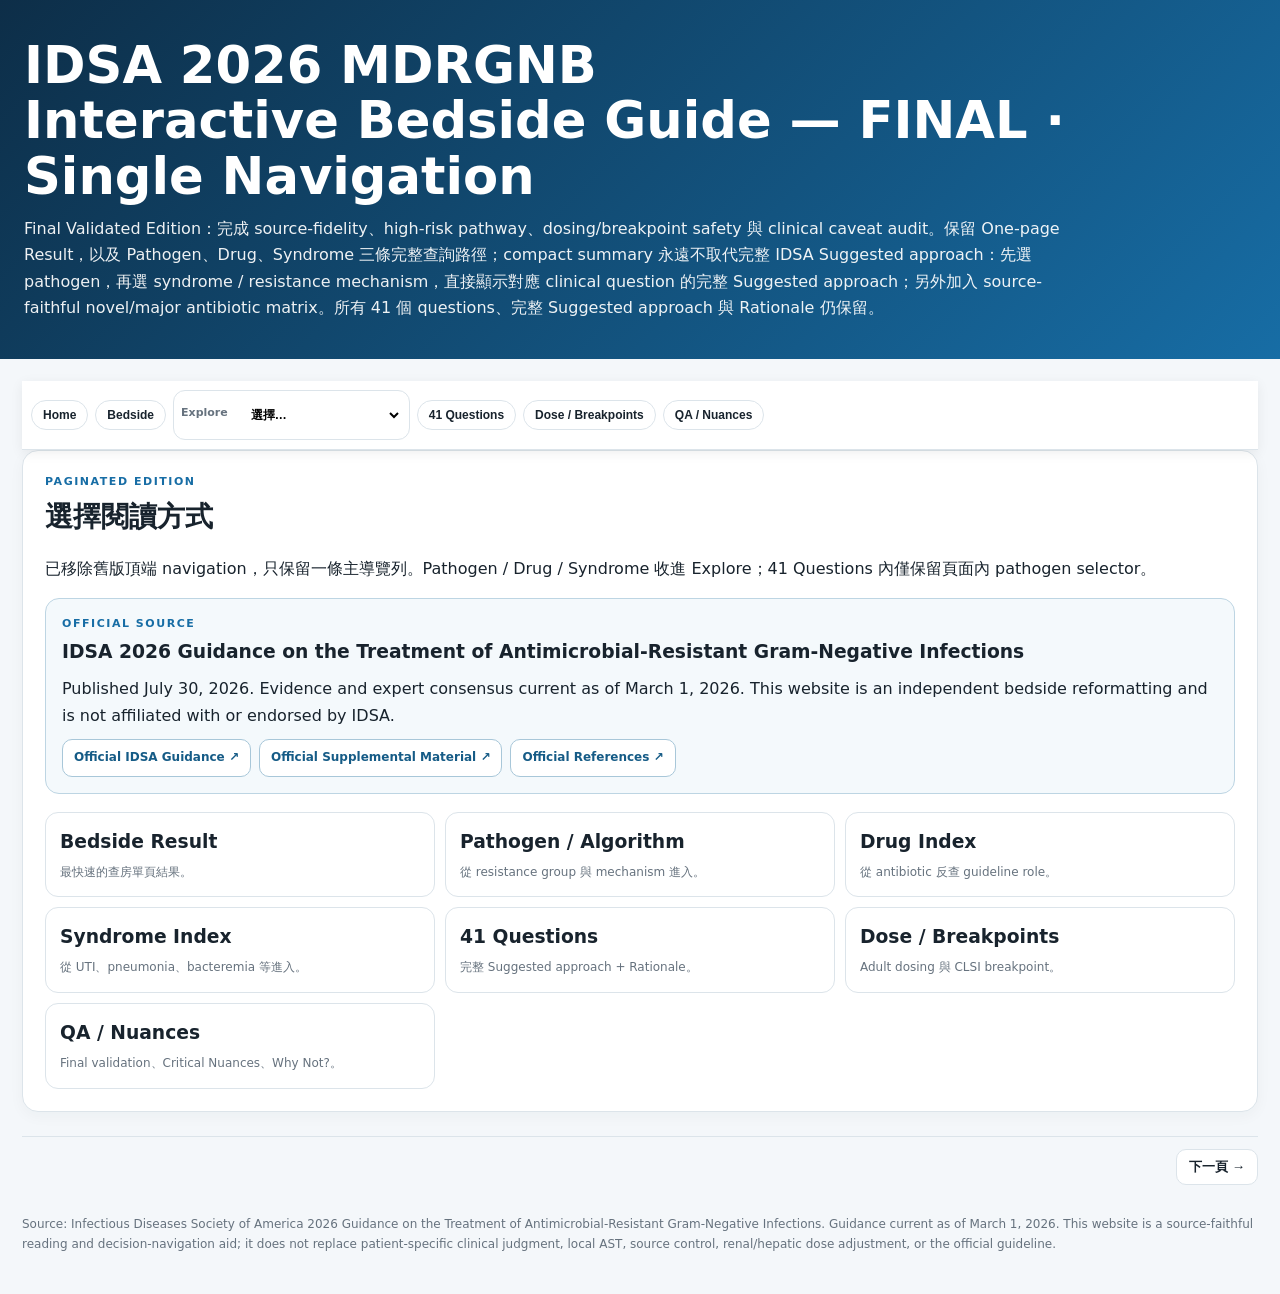
==== commit 0ef23be5: "Clean public title and integrate web assets" ====
--- a/index.html
+++ b/index.html
@@ -2,7 +2,7 @@
 <html lang="zh-Hant">
 <head>
 <meta charset="utf-8"><meta name="viewport" content="width=device-width,initial-scale=1">
-<title>IDSA 2026 MDRGNB Interactive Bedside Guide — Final Validated Edition · Single Navigation</title>
+<title>IDSA 2026 MDRGNB Interactive Bedside Guide</title>
 <style>
 :root{--bg:#f4f7fa;--panel:#fff;--ink:#18232d;--muted:#66727e;--line:#dce4ea;--nav:#0d3556;--accent:#176da5;
 --green:#e8f6ed;--green2:#c9ead5;--amber:#fff5db;--amber2:#f0d896;--red:#fdeeed;--red2:#efc1bd;--blue:#eaf3fb;--vio:#f1ecfb}
@@ -98,6 +98,10 @@
 .official-links a:hover{background:#eaf4fa}
 </style>
 <link rel="stylesheet" href="mobile.css">
+<meta name="description" content="Interactive bedside guide for the 2026 IDSA guidance on antimicrobial-resistant Gram-negative infections, including ESBL-E, AmpC-E, CRE, DTR P. aeruginosa, CRAB, and S. maltophilia.">
+<meta name="theme-color" content="#0d3556">
+<link rel="canonical" href="https://fre637781.github.io/IDSA-2026-MDRGNB-Guide/">
+<link rel="manifest" href="manifest.webmanifest">
 </head>
 <body>
 <header><div class="wrap">
--- a/mobile.css
+++ b/mobile.css
@@ -7,17 +7,19 @@
   :root{--mobile-nav-h:66px}
   html{scroll-padding-top:10px}
   body{font-size:15px;padding-bottom:calc(var(--mobile-nav-h) + env(safe-area-inset-bottom) + 8px)}
-  header{padding:22px 16px 18px}
+  header{padding:20px 16px 16px}
   header .wrap{padding:0}
-  h1{font-size:28px;line-height:1.12;margin-bottom:9px}
+  h1{font-size:27px;line-height:1.12;margin-bottom:8px}
   .lead{font-size:13px;line-height:1.55}
 
-  /* Desktop top navigation is replaced by thumb-friendly bottom navigation. */
+  /* Keep one primary navigation surface on mobile. */
   body>nav{display:none!important}
+  .pager{display:none!important}
+
   main{padding:10px 10px 18px}
   .panel{padding:14px;margin-bottom:14px;border-radius:13px}
   .qcard,.hcard,.drugcard,.syncard{border-radius:13px}
-  h2{font-size:22px;line-height:1.25}
+  h2{font-size:21px;line-height:1.25}
   .notice{padding:12px 13px;font-size:13px;margin-bottom:13px}
   .kicker{font-size:10px}
 
@@ -64,10 +66,7 @@
   tbody th{min-width:150px}
   .mobile-scroll-note{display:block;position:sticky;left:0;width:max-content;max-width:92%;margin:0 0 7px;padding:5px 9px;border-radius:999px;background:#edf5fa;border:1px solid #cfe0ec;color:#286287;font-size:11px;font-weight:800;z-index:5}
 
-  /* Pager is redundant with persistent mobile bottom navigation. */
-  .pager{display:none!important}
-
-  /* Fixed bottom navigation. */
+  /* Fixed bottom navigation is the single persistent mobile index. */
   .mobile-bottom-nav{display:grid;grid-template-columns:repeat(5,1fr);position:fixed;left:0;right:0;bottom:0;height:calc(var(--mobile-nav-h) + env(safe-area-inset-bottom));padding:5px 6px calc(5px + env(safe-area-inset-bottom));background:rgba(255,255,255,.97);backdrop-filter:blur(14px);border-top:1px solid var(--line);box-shadow:0 -5px 18px rgba(14,41,63,.10);z-index:999}
   .mobile-bottom-nav button{min-width:0;min-height:52px;padding:4px 2px;border:0;background:transparent;border-radius:10px;color:#53616d;font-size:10px;font-weight:800;display:flex;flex-direction:column;gap:1px;align-items:center;justify-content:center}
   .mobile-bottom-nav button .mi{font-size:19px;line-height:1}
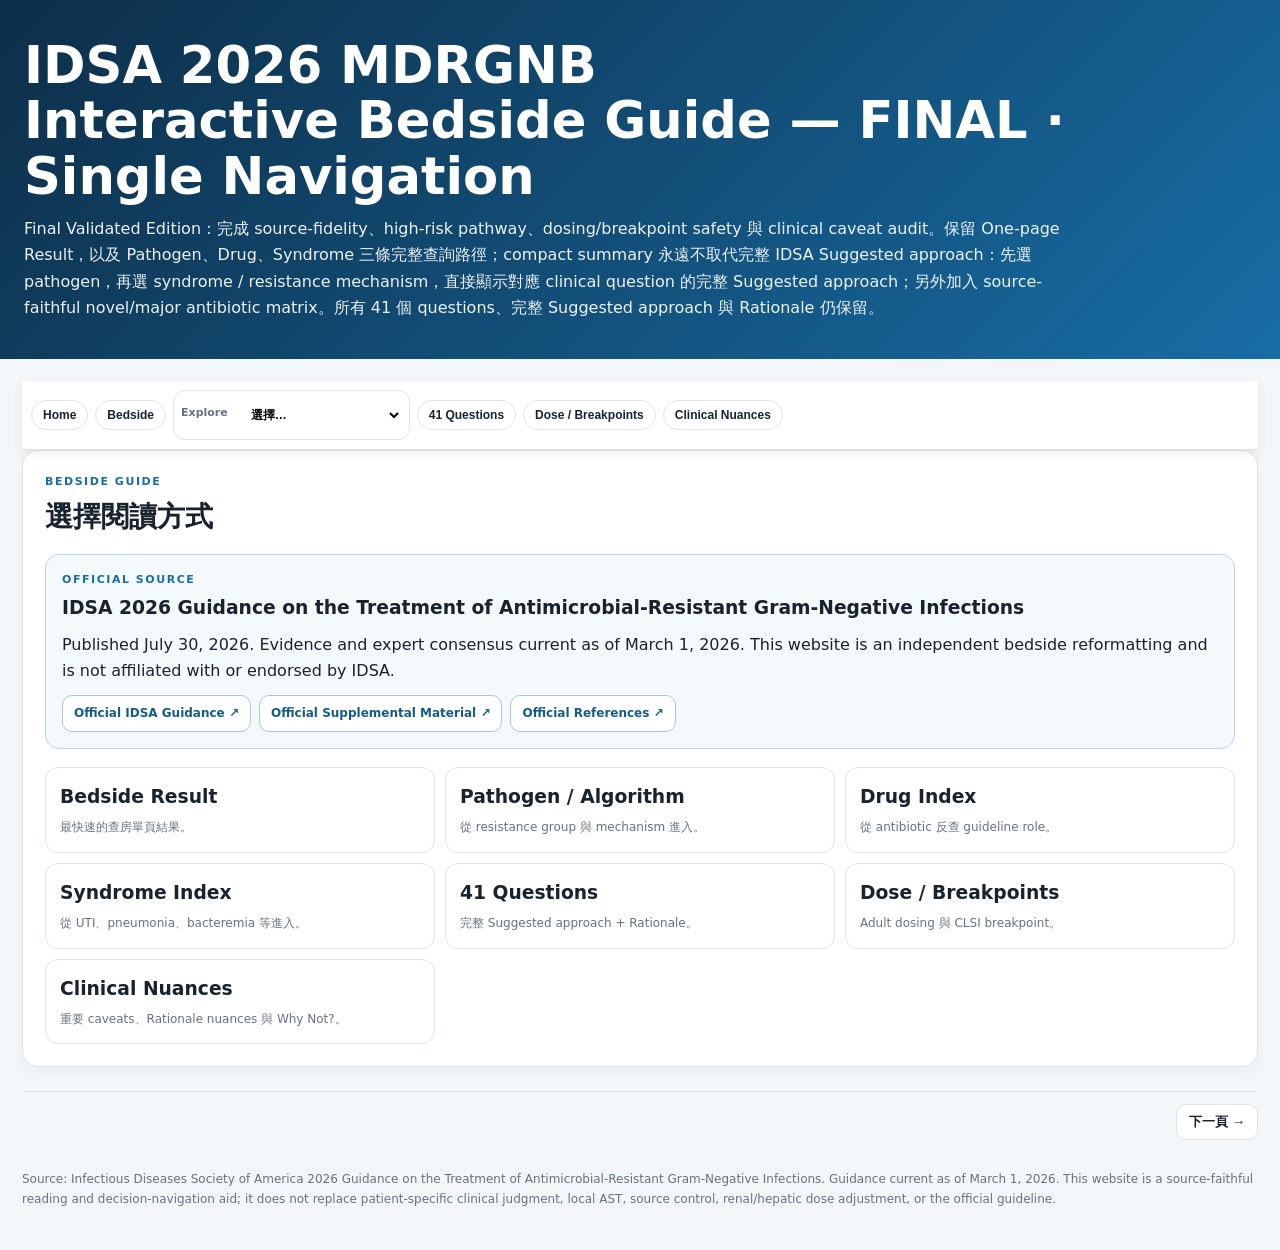
==== commit 6653e4fd: "Remove construction notes from public guide" ====
--- a/index.html
+++ b/index.html
@@ -133,9 +133,9 @@
   </div>
   <button data-target='guidance' onclick="showPage('guidance')">41 Questions</button>
   <button data-target='reference' onclick="showPage('reference')">Dose / Breakpoints</button>
-  <button data-target='qa' onclick="showPage('qa')">QA / Nuances</button>
-</div>
-<div class='page-pane active' id='page-home' data-page='home'><section class="panel"><div class="kicker">PAGINATED EDITION</div><h2>選擇閱讀方式</h2><p>已移除舊版頂端 navigation，只保留一條主導覽列。Pathogen / Drug / Syndrome 收進 Explore；41 Questions 內僅保留頁面內 pathogen selector。</p>
+  <button data-target='qa' onclick="showPage('qa')">Clinical Nuances</button>
+</div>
+<div class='page-pane active' id='page-home' data-page='home'><section class="panel"><div class="kicker">BEDSIDE GUIDE</div><h2>選擇閱讀方式</h2>
 <div class="official-source-box">
   <div class="kicker">OFFICIAL SOURCE</div>
   <h3 style="margin:4px 0 8px">IDSA 2026 Guidance on the Treatment of Antimicrobial-Resistant Gram-Negative Infections</h3>
@@ -146,25 +146,7 @@
     <a href="https://www.idsociety.org/globalassets/idsa/practice-guidelines/amr-guidance/5.0/amr-2026-update-references-12.pdf" target="_blank" rel="noopener noreferrer">Official References ↗</a>
   </div>
 </div>
-<div class="homegrid"><div class='homecard' onclick="showPage('bedside')"><h3>Bedside Result</h3><p>最快速的查房單頁結果。</p></div><div class='homecard' onclick="showPage('pathogen')"><h3>Pathogen / Algorithm</h3><p>從 resistance group 與 mechanism 進入。</p></div><div class='homecard' onclick="showPage('drug')"><h3>Drug Index</h3><p>從 antibiotic 反查 guideline role。</p></div><div class='homecard' onclick="showPage('syndrome')"><h3>Syndrome Index</h3><p>從 UTI、pneumonia、bacteremia 等進入。</p></div><div class='homecard' onclick="showPage('guidance')"><h3>41 Questions</h3><p>完整 Suggested approach + Rationale。</p></div><div class='homecard' onclick="showPage('reference')"><h3>Dose / Breakpoints</h3><p>Adult dosing 與 CLSI breakpoint。</p></div><div class='homecard' onclick="showPage('qa')"><h3>QA / Nuances</h3><p>Final validation、Critical Nuances、Why Not?。</p></div></div></section><div class='pager'><span></span><button onclick="showPage('bedside')">下一頁 →</button></div></div><div class='page-pane ' id='page-bedside' data-page='bedside'><section class="panel final-validation" id="final-validation">
-<div class="kicker">FINAL CLINICAL VALIDATION</div><h2>Source-fidelity & Safety Check</h2>
-<div class="valgrid">
- <div><strong>41 / 41</strong><span>Clinical questions retained and Suggested approach source-matched</span></div>
- <div><strong>32</strong><span>Antibiotic rows in complete Table 2 quick reference</span></div>
- <div><strong>10</strong><span>High-risk treatment pathways specifically re-validated</span></div>
- <div><strong>0</strong><span>Invented renal/RRT dosing algorithms</span></div>
-</div>
-<div class="notice"><b>Final status:</b> this site is an unofficial, source-faithful bedside navigator based on the IDSA 2026 Guidance. The official IDSA webpage remains the authoritative source. Compact cards never supersede the original Suggested approach; MIC/AST, infection site, source control, severity, renal/hepatic function and the full Rationale must still be considered.</div>
-<details><summary>查看 Final Validation 的重點</summary>
-<div class="validation-list">
-<p><b>ESBL-E:</b> critical illness / hypoalbuminemia carbapenem nuance retained.</p>
-<p><b>AmpC-E:</b> cefepime MIC ≤8 µg/mL condition retained.</p>
-<p><b>CRE:</b> non-carbapenemase MIC logic, KPC ranking nuance, NDM and OXA-48 mechanism-specific restrictions retained.</p>
-<p><b>DTR P. aeruginosa:</b> pneumonia-specific ceftolozane-tazobactam preference and carbapenemase-specific pathways retained.</p>
-<p><b>CRAB:</b> sulbactam-durlobactam + carbapenem remains preferred; high-dose ampicillin-sulbactam remains a temporary bridge.</p>
-<p><b>S. maltophilia:</b> cefiderocol monotherapy preference retains its animal-model evidence caveat.</p>
-</div></details>
-</section><section class="panel onepage" id="onepage">
+<div class="homegrid"><div class='homecard' onclick="showPage('bedside')"><h3>Bedside Result</h3><p>最快速的查房單頁結果。</p></div><div class='homecard' onclick="showPage('pathogen')"><h3>Pathogen / Algorithm</h3><p>從 resistance group 與 mechanism 進入。</p></div><div class='homecard' onclick="showPage('drug')"><h3>Drug Index</h3><p>從 antibiotic 反查 guideline role。</p></div><div class='homecard' onclick="showPage('syndrome')"><h3>Syndrome Index</h3><p>從 UTI、pneumonia、bacteremia 等進入。</p></div><div class='homecard' onclick="showPage('guidance')"><h3>41 Questions</h3><p>完整 Suggested approach + Rationale。</p></div><div class='homecard' onclick="showPage('reference')"><h3>Dose / Breakpoints</h3><p>Adult dosing 與 CLSI breakpoint。</p></div><div class='homecard' onclick="showPage('qa')"><h3>Clinical Nuances</h3><p>重要 caveats、Rationale nuances 與 Why Not?。</p></div></div></section><div class='pager'><span></span><button onclick="showPage('bedside')">下一頁 →</button></div></div><div class='page-pane ' id='page-bedside' data-page='bedside'><section class="panel onepage" id="onepage">
 <div class="kicker">v9 · ONE-PAGE BEDSIDE RESULT</div><h2>One-page Treatment Result</h2>
 <div class="notice"><b>使用方式：</b>選擇 organism / resistance group 與 syndrome / mechanism。結果會把 Preferred、Alternative、Not suggested、Dose、Breakpoint/MIC、Critical caveats 與完整 IDSA Suggested approach 集中在同一頁。整理欄位是 navigation aid；最下方 source wording 才是 guideline 原始 recommendation。</div>
 <div class="op-grid">
@@ -182,7 +164,7 @@
 <div class="toolbar"><button class="go" onclick="runOnePage()">產生 One-page Result</button><button onclick="resetOnePage()">重設</button><button onclick="printOnePage()">列印 / Save PDF</button></div>
 <div id="opResult" class="op-result"></div>
 </section><div class='pager'><button onclick="showPage('home')">← 上一頁</button><button onclick="showPage('pathogen')">下一頁 →</button></div></div><div class='page-pane ' id='page-pathogen' data-page='pathogen'><section class="panel v5hero" id="clinical-algorithm">
-<div class="v5tag">v5 · BEDSIDE CLINICAL ALGORITHM</div>
+
 <h2>Organism → Syndrome / Mechanism → Patient Caveats → Source Recommendation</h2>
 <div class="notice"><b>安全設計：</b>這個 algorithm 不自行創造 treatment recommendation。它依你選的 clinical situation 導向 guideline 對應 question，最後顯示 <b>完整 Suggested approach 原文</b>。Patient caveats 只提醒你哪些條件不能忽略，不會偷偷改寫 IDSA recommendation。</div>
 <div class="alg-grid">
@@ -994,19 +976,8 @@
 <p><b>7.</b> IV fosfomycin: <i>E. coli</i> ≤8 µg/mL; <i>K. pneumoniae</i> ≤32 µg/mL.</p>
 <p><b>8.</b> Applies to <i>E. coli</i> urinary isolates only.</p>
 <p><b>9.</b> Piperacillin-tazobactam MIC 16/4 µg/mL = susceptible dose-dependent.</p>
-</div></section><div class='pager'><button onclick="showPage('guidance')">← 上一頁</button><button onclick="showPage('qa')">下一頁 →</button></div></div><div class='page-pane ' id='page-qa' data-page='qa'><section class="panel qa-panel" id="qa">
-<div class="kicker">CONTENT QA / RECOMMENDATION AUDIT</div><h2>Source Fidelity Audit</h2>
-<div class="qa-stats">
- <div><strong>41/41</strong><span>Suggested approaches matched after normalization of PDF page-number / line-break artifacts</span></div>
- <div><strong>32</strong><span>Table 2 antibiotic rows restored in the complete breakpoint table</span></div>
- <div><strong>9</strong><span>Breakpoint footnotes retained</span></div>
- <div><strong>10</strong><span>Rationale nuances promoted to bedside-visible warnings</span></div>
-</div>
-<div class="notice"><b>Audit rule:</b> source wording was not “corrected” with outside knowledge. Normalization only removes extraction artifacts such as page numbers and line-break hyphenation. Recommendation meaning remains tied to the uploaded 2026 IDSA Guidance.</div>
-<details><summary>查看 41 題逐題 QA 狀態</summary><div class="tablewrap"><table><thead><tr><th>Question</th><th>Located in PDF</th><th>Suggested approach</th></tr></thead><tbody><tr><td>Q 1.1</td><td>✓ Found</td><td>✓ Verified</td></tr><tr><td>Q 1.2</td><td>✓ Found</td><td>✓ Verified</td></tr><tr><td>Q 1.3</td><td>✓ Found</td><td>✓ Verified</td></tr><tr><td>Q 1.4</td><td>✓ Found</td><td>✓ Verified</td></tr><tr><td>Q 1.5</td><td>✓ Found</td><td>✓ Verified</td></tr><tr><td>Q 1.6</td><td>✓ Found</td><td>✓ Verified</td></tr><tr><td>Q 1.7</td><td>✓ Found</td><td>✓ Verified</td></tr><tr><td>Q 2.1</td><td>✓ Found</td><td>✓ Verified</td></tr><tr><td>Q 2.2</td><td>✓ Found</td><td>✓ Verified</td></tr><tr><td>Q 2.3</td><td>✓ Found</td><td>✓ Verified</td></tr><tr><td>Q 2.4</td><td>✓ Found</td><td>✓ Verified</td></tr><tr><td>Q 2.5</td><td>✓ Found</td><td>✓ Verified</td></tr><tr><td>Q 2.6</td><td>✓ Found</td><td>✓ Verified</td></tr><tr><td>Q 2.7</td><td>✓ Found</td><td>✓ Verified</td></tr><tr><td>Q 3.1</td><td>✓ Found</td><td>✓ Verified</td></tr><tr><td>Q 3.2</td><td>✓ Found</td><td>✓ Verified</td></tr><tr><td>Q 3.3</td><td>✓ Found</td><td>✓ Verified</td></tr><tr><td>Q 3.4</td><td>✓ Found</td><td>✓ Verified</td></tr><tr><td>Q 3.5</td><td>✓ Found</td><td>✓ Verified</td></tr><tr><td>Q 3.6</td><td>✓ Found</td><td>✓ Verified</td></tr><tr><td>Q 3.7</td><td>✓ Found</td><td>✓ Verified</td></tr><tr><td>Q 3.8</td><td>✓ Found</td><td>✓ Verified</td></tr><tr><td>Q 4.1</td><td>✓ Found</td><td>✓ Verified</td></tr><tr><td>Q 4.2</td><td>✓ Found</td><td>✓ Verified</td></tr><tr><td>Q 4.3</td><td>✓ Found</td><td>✓ Verified</td></tr><tr><td>Q 4.4</td><td>✓ Found</td><td>✓ Verified</td></tr><tr><td>Q 4.5</td><td>✓ Found</td><td>✓ Verified</td></tr><tr><td>Q 4.6</td><td>✓ Found</td><td>✓ Verified</td></tr><tr><td>Q 4.7</td><td>✓ Found</td><td>✓ Verified</td></tr><tr><td>Q 5.1</td><td>✓ Found</td><td>✓ Verified</td></tr><tr><td>Q 5.2</td><td>✓ Found</td><td>✓ Verified</td></tr><tr><td>Q 5.3</td><td>✓ Found</td><td>✓ Verified</td></tr><tr><td>Q 5.4</td><td>✓ Found</td><td>✓ Verified</td></tr><tr><td>Q 5.5</td><td>✓ Found</td><td>✓ Verified</td></tr><tr><td>Q 5.6</td><td>✓ Found</td><td>✓ Verified</td></tr><tr><td>Q 6.1</td><td>✓ Found</td><td>✓ Verified</td></tr><tr><td>Q 6.2</td><td>✓ Found</td><td>✓ Verified</td></tr><tr><td>Q 6.3</td><td>✓ Found</td><td>✓ Verified</td></tr><tr><td>Q 6.4</td><td>✓ Found</td><td>✓ Verified</td></tr><tr><td>Q 6.5</td><td>✓ Found</td><td>✓ Verified</td></tr><tr><td>Q 6.6</td><td>✓ Found</td><td>✓ Verified</td></tr></tbody></table></div></details>
-</section><section class="panel" id="nuances">
-<div class="kicker">RATIONALE MATTERS</div><h2>Critical Nuances That Change the Bedside Choice</h2>
-<p>這些不是新增 guideline recommendation，而是把原本藏在 Rationale 中、會改變實際選藥順位或適用情境的內容拉到前面。</p>
+</div></section><div class='pager'><button onclick="showPage('guidance')">← 上一頁</button><button onclick="showPage('qa')">下一頁 →</button></div></div><div class='page-pane ' id='page-qa' data-page='qa'><section class="panel" id="nuances">
+<div class="kicker">CLINICAL NUANCES</div><h2>Critical Nuances That Change the Bedside Choice</h2>
 <div class="nuance-grid">
 <div class="nuance">
  <div class="nhead"><b>ESBL-E invasive infection</b><span>Q1.3</span></div>
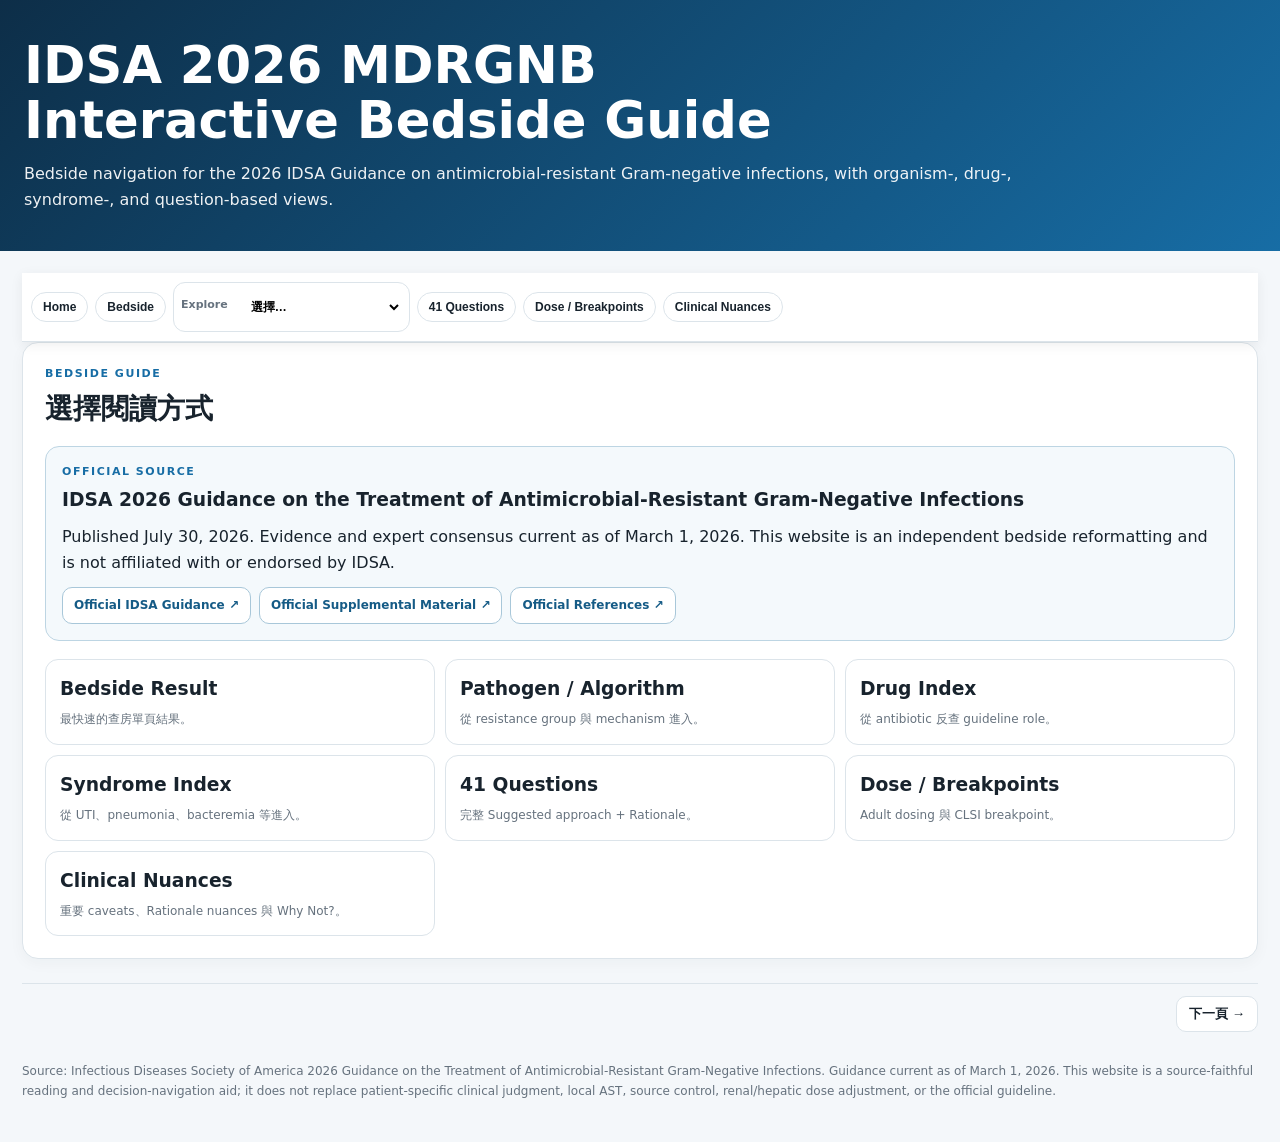
==== commit 0f949dfb: "Continue public copy cleanup" ====
--- a/index.html
+++ b/index.html
@@ -105,8 +105,8 @@
 </head>
 <body>
 <header><div class="wrap">
-<h1>IDSA 2026 MDRGNB<br>Interactive Bedside Guide — FINAL · Single Navigation</h1>
-<div class="lead">Final Validated Edition · Single Navigation：完成 source-fidelity、high-risk pathway、dosing/breakpoint safety 與 clinical caveat audit。保留 One-page Result，以及 Pathogen、Drug、Syndrome 三條完整查詢路徑；compact summary 永遠不取代完整 IDSA Suggested approach：先選 pathogen，再選 syndrome / resistance mechanism，直接顯示對應 clinical question 的完整 Suggested approach；另外加入 source-faithful novel/major antibiotic matrix。所有 41 個 questions、完整 Suggested approach 與 Rationale 仍保留。</div>
+<h1>IDSA 2026 MDRGNB<br>Interactive Bedside Guide</h1>
+<div class="lead">Bedside navigation for the 2026 IDSA Guidance on antimicrobial-resistant Gram-negative infections, with organism-, drug-, syndrome-, and question-based views.</div>
 </div></header>
 
 
@@ -147,8 +147,8 @@
   </div>
 </div>
 <div class="homegrid"><div class='homecard' onclick="showPage('bedside')"><h3>Bedside Result</h3><p>最快速的查房單頁結果。</p></div><div class='homecard' onclick="showPage('pathogen')"><h3>Pathogen / Algorithm</h3><p>從 resistance group 與 mechanism 進入。</p></div><div class='homecard' onclick="showPage('drug')"><h3>Drug Index</h3><p>從 antibiotic 反查 guideline role。</p></div><div class='homecard' onclick="showPage('syndrome')"><h3>Syndrome Index</h3><p>從 UTI、pneumonia、bacteremia 等進入。</p></div><div class='homecard' onclick="showPage('guidance')"><h3>41 Questions</h3><p>完整 Suggested approach + Rationale。</p></div><div class='homecard' onclick="showPage('reference')"><h3>Dose / Breakpoints</h3><p>Adult dosing 與 CLSI breakpoint。</p></div><div class='homecard' onclick="showPage('qa')"><h3>Clinical Nuances</h3><p>重要 caveats、Rationale nuances 與 Why Not?。</p></div></div></section><div class='pager'><span></span><button onclick="showPage('bedside')">下一頁 →</button></div></div><div class='page-pane ' id='page-bedside' data-page='bedside'><section class="panel onepage" id="onepage">
-<div class="kicker">v9 · ONE-PAGE BEDSIDE RESULT</div><h2>One-page Treatment Result</h2>
-<div class="notice"><b>使用方式：</b>選擇 organism / resistance group 與 syndrome / mechanism。結果會把 Preferred、Alternative、Not suggested、Dose、Breakpoint/MIC、Critical caveats 與完整 IDSA Suggested approach 集中在同一頁。整理欄位是 navigation aid；最下方 source wording 才是 guideline 原始 recommendation。</div>
+<div class="kicker">BEDSIDE RESULT</div><h2>One-page Treatment Result</h2>
+<div class="notice"><b>使用方式：</b>選擇 organism / resistance group 與 syndrome / mechanism，查看 Preferred、Alternative、Not suggested、Dose、Breakpoint/MIC、Critical caveats 與對應的 IDSA Suggested approach。治療決策請以完整 Suggested approach 與 Rationale 為準。</div>
 <div class="op-grid">
  <div><label>1. Organism / resistance group</label><select id="opOrg"><option value="">請選擇…</option><option value="ESBL-E">ESBL-E</option><option value="AmpC-E">AmpC-E</option><option value="CRE">CRE</option><option value="DTR P. aeruginosa">DTR P. aeruginosa</option><option value="CRAB">CRAB</option><option value="S. maltophilia">S. maltophilia</option></select></div>
  <div><label>2. Syndrome / resistance mechanism</label><select id="opScenario" disabled><option value="">先選 organism…</option></select></div>
@@ -166,7 +166,7 @@
 </section><div class='pager'><button onclick="showPage('home')">← 上一頁</button><button onclick="showPage('pathogen')">下一頁 →</button></div></div><div class='page-pane ' id='page-pathogen' data-page='pathogen'><section class="panel v5hero" id="clinical-algorithm">
 
 <h2>Organism → Syndrome / Mechanism → Patient Caveats → Source Recommendation</h2>
-<div class="notice"><b>安全設計：</b>這個 algorithm 不自行創造 treatment recommendation。它依你選的 clinical situation 導向 guideline 對應 question，最後顯示 <b>完整 Suggested approach 原文</b>。Patient caveats 只提醒你哪些條件不能忽略，不會偷偷改寫 IDSA recommendation。</div>
+<div class="notice"><b>使用方式：</b>依 organism、syndrome / resistance mechanism 與 patient-specific caveats 導向對應 clinical question。請同時閱讀完整 Suggested approach 與 Rationale。</div>
 <div class="alg-grid">
  <div class="field"><label>1. Organism / resistance group</label><select id="aOrg"><option value="">請選擇…</option><option value="ESBL-E">ESBL-E</option><option value="AmpC-E">AmpC-E</option><option value="CRE">CRE</option><option value="DTR P. aeruginosa">DTR P. aeruginosa</option><option value="CRAB">CRAB</option><option value="S. maltophilia">S. maltophilia</option></select></div>
  <div class="field"><label>2. Syndrome / resistance mechanism / treatment situation</label><select id="aScenario" disabled><option value="">先選 organism…</option></select></div>
@@ -234,7 +234,7 @@
 <p class="small"><b>重要：</b>「—」不等於 microbiologic inactivity，也不等於 contraindicated；只表示 2026 IDSA Guidance 的對應 Suggested approach 沒有在這個特定情境把該藥列為本 matrix 的 recommendation。請勿把本表當成純粹 in-vitro spectrum table。</p>
 </section><div class='pager'><button onclick="showPage('bedside')">← 上一頁</button><button onclick="showPage('drug')">下一頁 →</button></div></div><div class='page-pane ' id='page-drug' data-page='drug'><section class="panel" id="drug-index">
 <div class="kicker">DRUG-CENTERED NAVIGATION</div><h2>Drug Index</h2>
-<p>除了從 organism 找 treatment，現在也可以反向從 drug 查：它在哪些情境是 Preferred、Alternative、Not suggested、其 Adult dosing、breakpoint quick view，以及所有相關 clinical questions。</p>
+<p>從 drug 查看其在不同 clinical situations 的 Preferred、Alternative、Not suggested roles，以及 Adult dosing、breakpoint quick view 與相關 clinical questions。</p>
 <input id="drugSearch" class="search" placeholder="搜尋 drug，例如 cefiderocol / sulbactam / tigecycline">
 <div class="drugjump"><a href="#drug-amikacin">Amikacin</a><a href="#drug-ampicillin-sulbactam">Ampicillin-sulbactam</a><a href="#drug-aztreonam-avibactam">Aztreonam-avibactam</a><a href="#drug-cefepime">Cefepime</a><a href="#drug-cefepime-enmetazobactam">Cefepime-enmetazobactam</a><a href="#drug-cefiderocol">Cefiderocol</a><a href="#drug-ceftazidime-avibactam">Ceftazidime-avibactam</a><a href="#drug-ceftolozane-tazobactam">Ceftolozane-tazobactam</a><a href="#drug-ceftriaxone">Ceftriaxone</a><a href="#drug-ciprofloxacin">Ciprofloxacin</a><a href="#drug-colistin">Colistin</a><a href="#drug-eravacycline">Eravacycline</a><a href="#drug-ertapenem">Ertapenem</a><a href="#drug-fosfomycin">Fosfomycin</a><a href="#drug-gentamicin">Gentamicin</a><a href="#drug-gepotidacin">Gepotidacin</a><a href="#drug-imipenem">Imipenem</a><a href="#drug-imipenem-relebactam">Imipenem-relebactam</a><a href="#drug-levofloxacin">Levofloxacin</a><a href="#drug-meropenem">Meropenem</a><a href="#drug-meropenem-vaborbactam">Meropenem-vaborbactam</a><a href="#drug-minocycline">Minocycline</a><a href="#drug-nitrofurantoin">Nitrofurantoin</a><a href="#drug-piperacillin-tazobactam">Piperacillin-tazobactam</a><a href="#drug-pivmecillinam">Pivmecillinam</a><a href="#drug-plazomicin">Plazomicin</a><a href="#drug-polymyxin-b">Polymyxin B</a><a href="#drug-sulbactam-durlobactam">Sulbactam-durlobactam</a><a href="#drug-sulopenem">Sulopenem</a><a href="#drug-tmp-smx">TMP-SMX</a><a href="#drug-tigecycline">Tigecycline</a><a href="#drug-tobramycin">Tobramycin</a></div>
 <div id="drugCards">
@@ -560,7 +560,7 @@
     </div>
 </section><div class='pager'><button onclick="showPage('pathogen')">← 上一頁</button><button onclick="showPage('syndrome')">下一頁 →</button></div></div><div class='page-pane ' id='page-syndrome' data-page='syndrome'><section class="panel syndrome-panel" id="syndrome-index">
 <div class="kicker">SYNDROME-CENTERED NAVIGATION</div><h2>Syndrome Index</h2>
-<div class="notice"><b>重要：</b>這一頁只把 guideline 真正有支持的 syndrome pathway 重新排列。若 guideline 沒有 dedicated syndrome recommendation，我不會自行用一般感染症知識補出 treatment algorithm，而會明確標示「沒有 dedicated question」。</div>
+<div class="notice"><b>重要：</b>本頁僅呈現 guideline 有明確支持的 syndrome pathways；若沒有 dedicated syndrome recommendation，會標示「沒有 dedicated question」。</div>
 
 <div class="syn-jump">
 <a href="#syn-uuti">uUTI</a><a href="#syn-cuti">cUTI</a><a href="#syn-invasive-non-uti-infection">Invasive / non-UTI infection</a><a href="#syn-pneumonia">Pneumonia</a><a href="#syn-bloodstream-infection-bacteremia">Bloodstream infection / bacteremia</a><a href="#syn-critical-illness-poor-source-control">Critical illness / poor source control</a>
@@ -780,167 +780,167 @@
 <div class="toolbar"><button onclick="toggleAll(true)">展開全部 Rationale</button><button onclick="toggleAll(false)">收合全部 Rationale</button><button onclick="window.print()">列印 / 存成 PDF</button></div><section class="fullsec" id="sec1"><h2>Section 1</h2>
         <div class='guidance-selector-label'>Choose pathogen / resistance group</div><div class='qtabs' id='qTabs'><button class='active' data-qgroup='1' onclick='showQGroup(1)'>ESBL-E · 7</button><button class='' data-qgroup='2' onclick='showQGroup(2)'>AmpC-E · 7</button><button class='' data-qgroup='3' onclick='showQGroup(3)'>CRE · 8</button><button class='' data-qgroup='4' onclick='showQGroup(4)'>DTR P. aeruginosa · 7</button><button class='' data-qgroup='5' onclick='showQGroup(5)'>CRAB · 6</button><button class='' data-qgroup='6' onclick='showQGroup(6)'>S. maltophilia · 6</button></div><div class='qgroup active' id='qgroup-1' data-qgroup='1'><div class='qgroup-title'><h2>ESBL-E</h2><span>Extended-spectrum β-lactamase-producing Enterobacterales · 7 questions</span></div><article class="qcard" id="q1-1" data-search="what are preferred antibiotics for the treatment of uutis caused by esbl- e? aminoglycosides (as a single dose), gepotidacin, nitrofurantoin, pivmecillinam, sulopenem, and tmp-smx (listed alphabetically and in no preferential order) are preferred treatment options for uutis caused by esbl-e. oral fosfomycin is an alternative option for uutis caused by esbl-producing e. coli. when resistance, availability, or intolerance preclude the use of preferred or alternative agents, fluoroquinolones (e.g., ciprofloxacin, levofloxacin), cefepime–enmetazobactam, or carbapenems (e.g., ertapenem, meropenem, imipenem) may be used. because treatment courses for uuti are brief and access to susceptibility testing, particularly for newer agents, remains limited, therapy for uuti is often initiated (and completed) before esbl production is known and in the absence of susceptibility data. this underscores the importance of reviewing prior urine culture results from individual patients and understanding local esbl-e epidemiology to determine if esbl-e coverage may be warranted. the prevalence of esbl-producing e. coli among utis in the united states is increasing and estimated at approximately 17%, with substantial regional variability[25]. of note, for several preferred and alternative agents for the treatment of esbl-e uuti, surveillance data indicate that susceptibility exceeds 90% making them reasonable for empiric use in the absence of confirmatory susceptibility data. aminoglycosides are nearly exclusively eliminated by the renal route. a systematic review of 13 studies including 13,804 patients demonstrated a pooled microbiologic cure of approximately 95% with single-dose aminoglycoside therapy, with no recurrences in 73% of patients by day 30[26]. this was further supported by an observational study of 13 patients receiving single-dose aminoglycoside therapy[27]. although robust clinical trial data are lacking, given the relatively high likelihood of treatment success and low likelihood of nephrotoxicity with single dose treatment, the panelists consider single-dose aminoglycoside therapy a preferred approach for the treatment of esbl-e uuti. gepotidacin, the first triazaacenaphthylene antibiotic, was approved in march 2025 for the treatment of uuti. it is an oral antibiotic that inhibits bacterial dna replication via unique binding sites on dna gyrase and topoisomerase iv, such that single target-specific mutations that may cause resistance to agents such as ciprofloxacin or levofloxacin do not confer resistance to gepotidacin[28]. gepotidacin demonstrates activity against more than 90% of esbl-e isolates[29, 30]. in two randomized clinical trials comparing five days each of gepotidacin and nitrofurantoin, treatment success among the subgroup of women with esbl- producing e. coli uuti was numerically more favorable for gepotidacin (70% [35/50] versus 63% [25/40] in one trial; 68% [23/34] versus 40% [10/25] in the second trial[31]. collectively, these data suggest gepotidacin is at least as effective as another preferred agent for the treatment of esbl-e uuti. the most common adverse event with gepotidacin is mild to moderate diarrhea[31, 32]. given gepotidacin’s activity against neisseria gonorrhoeae, clinicians should remain cognizant that excessive use could potentially contribute to the selection of resistant n. gonorrhoeae strains[33]. nitrofurantoin retains high activity against esbl-e, with susceptibility generally exceeding 90%[34-36]. it is well tolerated, with mild gastrointestinal symptoms being the most common adverse event. in a randomized trial, a 5-day course of nitrofurantoin resulted in significantly higher treatment success than single-dose oral fosfomycin among patients with e. coli uuti (70% [171/244] versus 58% [139/241])[37]. although esbl status was not specified, these findings are likely also applicable to esbl-e uuti. pivmecillinam, an oral penicillin and prodrug of mecillinam that has been used internationally for decades, was approved in the united states in april 2024. its distinctive structure renders it a poor substrate for most β-lactamases[38]. pivmecillinam demonstrates activity against over 90% of esbl-e isolates[39, 40]. three-day regimens achieve treatment success in approximately 75-95% of women with uuti[41, 42]. while observational studies suggest increased failure risk for esbl-e compared with non-esbl-e uutis, this difference has not been observed with higher dosing (400 mg three times daily)[43]. pivmecillinam is associated with a favorable safety profile, most commonly mild gastrointestinal adverse events[44]. its narrow spectrum and low propensity for resistance emergence support its role as a preferred agent. suggested dosing for pivmecillinam, which differs from the fda-approved label, is provided in table 1. sulopenem, administered as the oral prodrug formulation sulopenem etzadroxil, which is coformulated with probenecid, is a novel thiopenem antibiotic that achieved fda-approval in october 2024. it is active against over 95% of esbl-e isolates[45]. when administered for 5 days for uuti, sulopenem had similar treatment success (i.e., overall clinical and microbiological response) as a 3-day course of ciprofloxacin for patients with esbl-e uutis (56% [41/73] versus 47% [34/72])[46]. mild diarrhea is the most common adverse event associated with sulopenem. notably, probenecid inhibits tubular secretion and may increase plasma concentrations of other drugs (e.g. methotrexate, piperacillin, sulfonamides)[47]. tmp-smx, as a three-day course, is effective for esbl-e uuti when the infecting isolate is susceptible, with clinical efficacy comparable to three-day courses of fluoroquinolones[48]. however, susceptibility among esbl-e urinary isolates in the united states is limited to approximately 50%[49], necessitating close clinical monitoring when used empirically. short-course therapy is generally well tolerated, though nausea, emesis, and hypersensitivity reactions may occur[50]. oral fosfomycin as a single dose is an alternative option for uuti caused by esbl- producing e. coli. although e. coli susceptibility to fosfomycin is not routinely assessed in clinical microbiology laboratories, resistance remains uncommon in the united states[51]. oral fosfomycin is not suggested for gram-negative organisms other than e. coli because of the high prevalence of fosa genes, including k. pneumoniae, which may enzymatically inactivate fosfomycin and compromise clinical efficacy[52-54]. admittedly, clinical outcome studies investigating the clinical impact of fosa are not available. in a randomized trial, single-dose oral fosfomycin was associated with lower clinical success than a 5-day course of nitrofurantoin among e. coli uuti (58% [139/241] versus 70% [171/244])[37]. mild diarrhea is the most common adverse event associated with oral fosfomycin[55]. the clinical benefit of multidose oral fosfomycin for uuti remains uncertain but may be a reasonable consideration, extrapolating from data in cuti[56] (question 1.2). the role of iv fosfomycin for cuti is also discussed in question 1.2. amoxicillin-clavulanic acid is not suggested for the treatment of esbl-e uuti. a randomized clinical trial compared three-day regimens of amoxicillin-clavulanic acid (500 mg/125 mg twice daily) to ciprofloxacin (250 mg twice daily) for 370 women with e. coli uuti[57]. clinical cure was observed in 58% (93/160) and 77% (124/162) of the women randomized to the amoxicillin-clavulanic acid and ciprofloxacin arms, respectively. the higher failure with amoxicillin-clavulanic acid may be associated with persistent vaginal bacterial colonization, which occurred in 45% (68/151) and 10% (16/153) of patients in the amoxicillin- clavulanic acid and ciprofloxacin arms, respectively. the proportion of women in the trial infected with esbl-e isolates is not available. of note, both agents were administered at dosages lower than suggested (table 1). even though clavulanic acid inhibits esbl enzymes in vitro[58, 59], this may not translate to clinical efficacy, particularly when extrapolating from studies evaluating the efficacy of amoxicillin-clavulanic acid for uuti, independent of resistance phenotype[57, 60]. the panel suggests avoiding doxycycline for esbl-e uuti given its relatively low urinary concentrations, with only 35-60% excreted unchanged in urine[61]. limited clinical data supporting its use for uti derive from small studies that primarily involved p. aeruginosa, an organism resistant to oral tetracyclines, thereby limiting their interpretability[62, 63]. although cefepime-enmetazobactam, fluoroquinolones (e.g., ciprofloxacin, levofloxacin) – if susceptibility has been demonstrated, and carbapenems (e.g., ertapenem, meropenem, imipenem-cilastatin; henceforth, imipenem) are typically effective against esbl-e uuti (question 1.2), the panel suggests reserving these agents for cuti and other invasive esbl-e infections, given the availability of multiple effective alternatives for uuti. traditional β-lactams (e.g., piperacillin-tazobactam, cefepime, cephamycins) are likewise not designated as preferred options for esbl-e uuti; considerations regarding continuation of these agents when empirically initiated for uuti are addressed in question 1.4, question 1.5, and question 1.6, respectively.">
           <div class="qtop"><span class="qno">Q 1.1</span><div><h3>What are preferred antibiotics for the treatment of uUTIs caused by ESBL- E?</h3><div><span class="badge green">Preferred</span><span class="badge amber">Alternative</span></div></div></div>
-          <div class="approach"><div class="cap">SUGGESTED APPROACH — ORIGINAL WORDING PRESERVED</div>Aminoglycosides (as a single dose), gepotidacin, nitrofurantoin, pivmecillinam, sulopenem, and TMP-SMX (listed alphabetically and in no preferential order) are preferred treatment options for uUTIs caused by ESBL-E. Oral fosfomycin is an alternative option for uUTIs caused by ESBL-producing E. coli. When resistance, availability, or intolerance preclude the use of preferred or alternative agents, fluoroquinolones (e.g., ciprofloxacin, levofloxacin), cefepime–enmetazobactam, or carbapenems (e.g., ertapenem, meropenem, imipenem) may be used.</div>
+          <div class="approach"><div class="cap">SUGGESTED APPROACH</div>Aminoglycosides (as a single dose), gepotidacin, nitrofurantoin, pivmecillinam, sulopenem, and TMP-SMX (listed alphabetically and in no preferential order) are preferred treatment options for uUTIs caused by ESBL-E. Oral fosfomycin is an alternative option for uUTIs caused by ESBL-producing E. coli. When resistance, availability, or intolerance preclude the use of preferred or alternative agents, fluoroquinolones (e.g., ciprofloxacin, levofloxacin), cefepime–enmetazobactam, or carbapenems (e.g., ertapenem, meropenem, imipenem) may be used.</div>
           <details><summary>完整 Rationale</summary><div class="rationale">Because treatment courses for uUTI are brief and access to susceptibility testing, particularly for newer agents, remains limited, therapy for uUTI is often initiated (and completed) before ESBL production is known and in the absence of susceptibility data. This underscores the importance of reviewing prior urine culture results from individual patients and understanding local ESBL-E epidemiology to determine if ESBL-E coverage may be warranted. The prevalence of ESBL-producing E. coli among UTIs in the United States is increasing and estimated at approximately 17%, with substantial regional variability[25]. Of note, for several preferred and alternative agents for the treatment of ESBL-E uUTI, surveillance data indicate that susceptibility exceeds 90% making them reasonable for empiric use in the absence of confirmatory susceptibility data. Aminoglycosides are nearly exclusively eliminated by the renal route. A systematic review of 13 studies including 13,804 patients demonstrated a pooled microbiologic cure of approximately 95% with single-dose aminoglycoside therapy, with no recurrences in 73% of patients by day 30[26]. This was further supported by an observational study of 13 patients receiving single-dose aminoglycoside therapy[27]. Although robust clinical trial data are lacking, given the relatively high likelihood of treatment success and low likelihood of nephrotoxicity with single dose treatment, the panelists consider single-dose aminoglycoside therapy a preferred approach for the treatment of ESBL-E uUTI. Gepotidacin, the first triazaacenaphthylene antibiotic, was approved in March 2025 for the treatment of uUTI. It is an oral antibiotic that inhibits bacterial DNA replication via unique binding sites on DNA gyrase and topoisomerase IV, such that single target-specific mutations that may cause resistance to agents such as ciprofloxacin or levofloxacin do not confer resistance to gepotidacin[28]. Gepotidacin demonstrates activity against more than 90% of ESBL-E isolates[29, 30]. In two randomized clinical trials comparing five days each of gepotidacin and nitrofurantoin, treatment success among the subgroup of women with ESBL- producing E. coli uUTI was numerically more favorable for gepotidacin (70% [35/50] versus 63% [25/40] in one trial; 68% [23/34] versus 40% [10/25] in the second trial[31]. Collectively, these data suggest gepotidacin is at least as effective as another preferred agent for the treatment of ESBL-E uUTI. The most common adverse event with gepotidacin is mild to moderate diarrhea[31, 32]. Given gepotidacin’s activity against Neisseria gonorrhoeae, clinicians should remain cognizant that excessive use could potentially contribute to the selection of resistant N. gonorrhoeae strains[33]. Nitrofurantoin retains high activity against ESBL-E, with susceptibility generally exceeding 90%[34-36]. It is well tolerated, with mild gastrointestinal symptoms being the most common adverse event. In a randomized trial, a 5-day course of nitrofurantoin resulted in significantly higher treatment success than single-dose oral fosfomycin among patients with E. coli uUTI (70% [171/244] versus 58% [139/241])[37]. Although ESBL status was not specified, these findings are likely also applicable to ESBL-E uUTI. Pivmecillinam, an oral penicillin and prodrug of mecillinam that has been used internationally for decades, was approved in the United States in April 2024. Its distinctive structure renders it a poor substrate for most β-lactamases[38]. Pivmecillinam demonstrates activity against over 90% of ESBL-E isolates[39, 40]. Three-day regimens achieve treatment success in approximately 75-95% of women with uUTI[41, 42]. While observational studies suggest increased failure risk for ESBL-E compared with non-ESBL-E uUTIs, this difference has not been observed with higher dosing (400 mg three times daily)[43]. Pivmecillinam is associated with a favorable safety profile, most commonly mild gastrointestinal adverse events[44]. Its narrow spectrum and low propensity for resistance emergence support its role as a preferred agent. Suggested dosing for pivmecillinam, which differs from the FDA-approved label, is provided in Table 1. Sulopenem, administered as the oral prodrug formulation sulopenem etzadroxil, which is coformulated with probenecid, is a novel thiopenem antibiotic that achieved FDA-approval in October 2024. It is active against over 95% of ESBL-E isolates[45]. When administered for 5 days for uUTI, sulopenem had similar treatment success (i.e., overall clinical and microbiological response) as a 3-day course of ciprofloxacin for patients with ESBL-E uUTIs (56% [41/73] versus 47% [34/72])[46]. Mild diarrhea is the most common adverse event associated with sulopenem. Notably, probenecid inhibits tubular secretion and may increase plasma concentrations of other drugs (e.g. methotrexate, piperacillin, sulfonamides)[47]. TMP-SMX, as a three-day course, is effective for ESBL-E uUTI when the infecting isolate is susceptible, with clinical efficacy comparable to three-day courses of fluoroquinolones[48]. However, susceptibility among ESBL-E urinary isolates in the United States is limited to approximately 50%[49], necessitating close clinical monitoring when used empirically. Short-course therapy is generally well tolerated, though nausea, emesis, and hypersensitivity reactions may occur[50]. Oral fosfomycin as a single dose is an alternative option for uUTI caused by ESBL- producing E. coli. Although E. coli susceptibility to fosfomycin is not routinely assessed in clinical microbiology laboratories, resistance remains uncommon in the United States[51]. Oral fosfomycin is not suggested for gram-negative organisms other than E. coli because of the high prevalence of fosA genes, including K. pneumoniae, which may enzymatically inactivate fosfomycin and compromise clinical efficacy[52-54]. Admittedly, clinical outcome studies investigating the clinical impact of fosA are not available. In a randomized trial, single-dose oral fosfomycin was associated with lower clinical success than a 5-day course of nitrofurantoin among E. coli uUTI (58% [139/241] versus 70% [171/244])[37]. Mild diarrhea is the most common adverse event associated with oral fosfomycin[55]. The clinical benefit of multidose oral fosfomycin for uUTI remains uncertain but may be a reasonable consideration, extrapolating from data in cUTI[56] (Question 1.2). The role of IV fosfomycin for cUTI is also discussed in Question 1.2. Amoxicillin-clavulanic acid is not suggested for the treatment of ESBL-E uUTI. A randomized clinical trial compared three-day regimens of amoxicillin-clavulanic acid (500 mg/125 mg twice daily) to ciprofloxacin (250 mg twice daily) for 370 women with E. coli uUTI[57]. Clinical cure was observed in 58% (93/160) and 77% (124/162) of the women randomized to the amoxicillin-clavulanic acid and ciprofloxacin arms, respectively. The higher failure with amoxicillin-clavulanic acid may be associated with persistent vaginal bacterial colonization, which occurred in 45% (68/151) and 10% (16/153) of patients in the amoxicillin- clavulanic acid and ciprofloxacin arms, respectively. The proportion of women in the trial infected with ESBL-E isolates is not available. Of note, both agents were administered at dosages lower than suggested (Table 1). Even though clavulanic acid inhibits ESBL enzymes in vitro[58, 59], this may not translate to clinical efficacy, particularly when extrapolating from studies evaluating the efficacy of amoxicillin-clavulanic acid for uUTI, independent of resistance phenotype[57, 60]. The panel suggests avoiding doxycycline for ESBL-E uUTI given its relatively low urinary concentrations, with only 35-60% excreted unchanged in urine[61]. Limited clinical data supporting its use for UTI derive from small studies that primarily involved P. aeruginosa, an organism resistant to oral tetracyclines, thereby limiting their interpretability[62, 63]. Although cefepime-enmetazobactam, fluoroquinolones (e.g., ciprofloxacin, levofloxacin) – if susceptibility has been demonstrated, and carbapenems (e.g., ertapenem, meropenem, imipenem-cilastatin; henceforth, imipenem) are typically effective against ESBL-E uUTI (Question 1.2), the panel suggests reserving these agents for cUTI and other invasive ESBL-E infections, given the availability of multiple effective alternatives for uUTI. Traditional β-lactams (e.g., piperacillin-tazobactam, cefepime, cephamycins) are likewise not designated as preferred options for ESBL-E uUTI; considerations regarding continuation of these agents when empirically initiated for uUTI are addressed in Question 1.4, Question 1.5, and Question 1.6, respectively.</div></details>
         </article><article class="qcard" id="q1-2" data-search="what are preferred antibiotics for the treatment of cuti caused by esbl-e? tmp-smx, ciprofloxacin, or levofloxacin are preferred agents for the treatment of cuti caused by esbl-e, when in vitro susceptibility is demonstrated. cefepime- enmetazobactam, or carbapenems (ertapenem, meropenem, or imipenem) are preferred when resistance, intolerance, or toxicities preclude use of tmp-smx or fluoroquinolones. iv fosfomycin, aminoglycosides, and piperacillin-tazobactam, are alternative options for esbl-e cuti. tmp-smx, ciprofloxacin, and levofloxacin are preferred treatment options for esbl-e cuti when susceptibility is confirmed, based on their ability to achieve sustained urinary concentrations, supportive clinical trial data, and extensive clinical experience[64-66]. when iv therapy is initiated and susceptibility to tmp-smx, ciprofloxacin, or levofloxacin is demonstrated, transition to one of these oral agents is preferred. cefepime-enmetazobactam or carbapenems are preferred when oral tmp-smx or fluoroquinolones cannot be administered (question 1.3). surveillance data indicate that enmetazobactam restores cefepime’s activity against almost all esbl-e isolates[67]. in a randomized trial of cuti, treatment success was observed in 74% (56/76) of patients receiving cefepime-enmetazobactam for infections due to esbl-e, compared with 52% (34/66) for those receiving piperacillin-tazobactam[68]. in the absence of direct comparisons between cefepime- enmetazobactam and carbapenems for the treatment of esbl-e cuti, the panel considers both to be equally effective options. iv fosfomycin, approved by the fda in october 2025, is an alternative treatment for esbl-e cutis. in a randomized clinical trial, amongst 111 patients with esbl-e cuti, 7 days of iv fosfomycin and piperacillin-tazobactam were associated with clinical cure in 93% (52/56) and 93% (51/55) of patients, respectively[69]. in a randomized open-label that included 81 patients with presumed esbl-e. coli cuti and bacteremia, clinical and microbiological cure occurred in 59% (23/39) of patients receiving iv fosfomycin and 71% (30/42) of those receiving meropenem[70]. although this difference was not statistically significant, fosfomycin did not achieve non-inferiority to comparator agents in the overall trial. additional clinical data are needed before considering iv fosfomycin as a preferred therapy. the sodium content of iv fosfomycin exceeds recommended daily intake and warrants caution in older adults and patients at risk for heart failure[71]. the panel suggests iv fosfomycin as an alternative treatment option for cutis caused by e. coli. fda susceptibility criteria exist for iv fosfomycin against k. pneumoniae, in contrast to oral fosfomycin (table 2). however, k. pneumoniae frequently harbors fosa, which may inactivate fosfomycin[52-54]. reassuringly, in a subgroup analysis of a clinical trial including patients with k. pneumoniae cuti, clinical cure was achieved in 93% (25/27) and 100% (25/25) of patients randomized to 7 days of iv fosfomycin or piperacillin- tazobactam, respectively[69]. pending additional supportive clinical data, the panel advises careful consideration when prescribing iv fosfomycin for esbl-producing k. pneumoniae infections. aminoglycosides are alternative options for esbl-e cuti. although expected to be effective as they achieve high renal parenchymal concentrations[72], duration-dependent nephrotoxicity should be carefully considered[73, 74]. in a randomized clinical trial of 609 patients with cuti (28% caused by esbl-e), clinical cure occurred in 89% (170/191) and 90% (178/197) of patients receiving plazomicin and meropenem, respectively[75]. acute kidney injury occurred in 7% (21/300) of patients receiving plazomicin compared with 4% (12/297) receiving meropenem. among patients with esbl-e cuti, microbiological eradication was achieved in 82% (42/51) and 75% (45/60) of patients, respectively. other aminoglycosides are likely equally effective if susceptibility is demonstrated[76-78]. a randomized clinical trial of 61 patients with cuti (including 40 with esbl-e cuti) demonstrated similar clinical cure between those receiving three doses of amikacin 1g every 48 hours versus meropenem for 7 days[76]. aminoglycosides may be reasonable to consider for completing treatment courses (e.g., transitioning from another agent for terminal doses) given their prolonged duration of activity in the renal cortex and the convenience of once daily dosing[77, 79]. the role of piperacillin- tazobactam as an alternative treatment for cuti is summarized in question 1.4. in a randomized trial investigating sulopenem for the treatment of cuti, both arms received 5 initial days of iv therapy (i.e., sulopenem or ertapenem) prior to transitioning to oral therapy[80]. sulopenem did not achieve noninferiority for the primary endpoint of combined clinical and microbiologic response at day 21 (68% [301/444] versus 74% [325/440]). clinical success, however, was similar (89% [397/444] versus 88% [389/440]), as was overall favorable response among patients with esbl-positive infections (72% [79/110] versus 68% [85/125]). given the inclusion of 5 initial days of iv sulopenem in this trial, oral sulopenem is suggested as an alternative option for esbl-e cuti only after initial clinical improvement has been observed. notably, iv sulopenem is not currently fda-approved for clinical use. although oral fosfomycin is not suggested as initial therapy for cuti because of limited renal parenchymal concentrations, it may be considered for transition therapy in select circumstances for esbl e. coli cuti when other oral options are unavailable. clinical trials evaluating multidose oral fosfomycin following short courses of iv therapy demonstrated similar clinical cure compared with fluoroquinolones; however, esbl-e representation was limited, and iv treatment durations prior to initiation of oral fosfomycin often approximated the total duration typically required for cuti[56, 81]. further data are needed before oral fosfomycin can be considered a preferred option for transition therapy for cutis.">
           <div class="qtop"><span class="qno">Q 1.2</span><div><h3>What are preferred antibiotics for the treatment of cUTI caused by ESBL-E?</h3><div><span class="badge green">Preferred</span><span class="badge amber">Alternative</span></div></div></div>
-          <div class="approach"><div class="cap">SUGGESTED APPROACH — ORIGINAL WORDING PRESERVED</div>TMP-SMX, ciprofloxacin, or levofloxacin are preferred agents for the treatment of cUTI caused by ESBL-E, when in vitro susceptibility is demonstrated. Cefepime- enmetazobactam, or carbapenems (ertapenem, meropenem, or imipenem) are preferred when resistance, intolerance, or toxicities preclude use of TMP-SMX or fluoroquinolones. IV fosfomycin, aminoglycosides, and piperacillin-tazobactam, are alternative options for ESBL-E cUTI.</div>
+          <div class="approach"><div class="cap">SUGGESTED APPROACH</div>TMP-SMX, ciprofloxacin, or levofloxacin are preferred agents for the treatment of cUTI caused by ESBL-E, when in vitro susceptibility is demonstrated. Cefepime- enmetazobactam, or carbapenems (ertapenem, meropenem, or imipenem) are preferred when resistance, intolerance, or toxicities preclude use of TMP-SMX or fluoroquinolones. IV fosfomycin, aminoglycosides, and piperacillin-tazobactam, are alternative options for ESBL-E cUTI.</div>
           <details><summary>完整 Rationale</summary><div class="rationale">TMP-SMX, ciprofloxacin, and levofloxacin are preferred treatment options for ESBL-E cUTI when susceptibility is confirmed, based on their ability to achieve sustained urinary concentrations, supportive clinical trial data, and extensive clinical experience[64-66]. When IV therapy is initiated and susceptibility to TMP-SMX, ciprofloxacin, or levofloxacin is demonstrated, transition to one of these oral agents is preferred. Cefepime-enmetazobactam or carbapenems are preferred when oral TMP-SMX or fluoroquinolones cannot be administered (Question 1.3). Surveillance data indicate that enmetazobactam restores cefepime’s activity against almost all ESBL-E isolates[67]. In a randomized trial of cUTI, treatment success was observed in 74% (56/76) of patients receiving cefepime-enmetazobactam for infections due to ESBL-E, compared with 52% (34/66) for those receiving piperacillin-tazobactam[68]. In the absence of direct comparisons between cefepime- enmetazobactam and carbapenems for the treatment of ESBL-E cUTI, the panel considers both to be equally effective options. IV fosfomycin, approved by the FDA in October 2025, is an alternative treatment for ESBL-E cUTIs. In a randomized clinical trial, amongst 111 patients with ESBL-E cUTI, 7 days of IV fosfomycin and piperacillin-tazobactam were associated with clinical cure in 93% (52/56) and 93% (51/55) of patients, respectively[69]. In a randomized open-label that included 81 patients with presumed ESBL-E. coli cUTI and bacteremia, clinical and microbiological cure occurred in 59% (23/39) of patients receiving IV fosfomycin and 71% (30/42) of those receiving meropenem[70]. Although this difference was not statistically significant, fosfomycin did not achieve non-inferiority to comparator agents in the overall trial. Additional clinical data are needed before considering IV fosfomycin as a preferred therapy. The sodium content of IV fosfomycin exceeds recommended daily intake and warrants caution in older adults and patients at risk for heart failure[71]. The panel suggests IV fosfomycin as an alternative treatment option for cUTIs caused by E. coli. FDA susceptibility criteria exist for IV fosfomycin against K. pneumoniae, in contrast to oral fosfomycin (Table 2). However, K. pneumoniae frequently harbors fosA, which may inactivate fosfomycin[52-54]. Reassuringly, in a subgroup analysis of a clinical trial including patients with K. pneumoniae cUTI, clinical cure was achieved in 93% (25/27) and 100% (25/25) of patients randomized to 7 days of IV fosfomycin or piperacillin- tazobactam, respectively[69]. Pending additional supportive clinical data, the panel advises careful consideration when prescribing IV fosfomycin for ESBL-producing K. pneumoniae infections. Aminoglycosides are alternative options for ESBL-E cUTI. Although expected to be effective as they achieve high renal parenchymal concentrations[72], duration-dependent nephrotoxicity should be carefully considered[73, 74]. In a randomized clinical trial of 609 patients with cUTI (28% caused by ESBL-E), clinical cure occurred in 89% (170/191) and 90% (178/197) of patients receiving plazomicin and meropenem, respectively[75]. Acute kidney injury occurred in 7% (21/300) of patients receiving plazomicin compared with 4% (12/297) receiving meropenem. Among patients with ESBL-E cUTI, microbiological eradication was achieved in 82% (42/51) and 75% (45/60) of patients, respectively. Other aminoglycosides are likely equally effective if susceptibility is demonstrated[76-78]. A randomized clinical trial of 61 patients with cUTI (including 40 with ESBL-E cUTI) demonstrated similar clinical cure between those receiving three doses of amikacin 1g every 48 hours versus meropenem for 7 days[76]. Aminoglycosides may be reasonable to consider for completing treatment courses (e.g., transitioning from another agent for terminal doses) given their prolonged duration of activity in the renal cortex and the convenience of once daily dosing[77, 79]. The role of piperacillin- tazobactam as an alternative treatment for cUTI is summarized in Question 1.4. In a randomized trial investigating sulopenem for the treatment of cUTI, both arms received 5 initial days of IV therapy (i.e., sulopenem or ertapenem) prior to transitioning to oral therapy[80]. Sulopenem did not achieve noninferiority for the primary endpoint of combined clinical and microbiologic response at day 21 (68% [301/444] versus 74% [325/440]). Clinical success, however, was similar (89% [397/444] versus 88% [389/440]), as was overall favorable response among patients with ESBL-positive infections (72% [79/110] versus 68% [85/125]). Given the inclusion of 5 initial days of IV sulopenem in this trial, oral sulopenem is suggested as an alternative option for ESBL-E cUTI only after initial clinical improvement has been observed. Notably, IV sulopenem is not currently FDA-approved for clinical use. Although oral fosfomycin is not suggested as initial therapy for cUTI because of limited renal parenchymal concentrations, it may be considered for transition therapy in select circumstances for ESBL E. coli cUTI when other oral options are unavailable. Clinical trials evaluating multidose oral fosfomycin following short courses of IV therapy demonstrated similar clinical cure compared with fluoroquinolones; however, ESBL-E representation was limited, and IV treatment durations prior to initiation of oral fosfomycin often approximated the total duration typically required for cUTI[56, 81]. Further data are needed before oral fosfomycin can be considered a preferred option for transition therapy for cUTIs.</div></details>
         </article><article class="qcard" id="q1-3" data-search="what are preferred antibiotics for the treatment of infections outside of the urinary tract caused by esbl-e? ertapenem, imipenem, and meropenem are preferred agents for the treatment of esbl-e infections outside of the urinary tract. imipenem or meropenem are preferred for patients who are critically ill or those with hypoalbuminemia. cefepime-enmetazobactam is an alternative option for esbl-e infections outside of the urinary tract. once an appropriate clinical response has been achieved, transition to oral ciprofloxacin, levofloxacin, or tmp-smx may be considered, provided in vitro susceptibility is demonstrated. carbapenems are a preferred treatment for invasive esbl-e infections based on an open-label clinical trial that enrolled 391 patients with esbl-e bloodstream infections (86% with confirmed esbl genes)[82]. patients were randomized to receive either piperacillin-tazobactam 4.5 grams iv every six hours or meropenem 1 grams iv every eight hours, administered as 30- minute infusions. 30-day survival occurred in 88% (164/187) of patients in the piperacillin- tazobactam arm compared with 96% (184/191) in the meropenem arm. these trial data were subsequently reanalyzed to include only patients with clinical isolates for which piperacillin- tazobactam mics were ≤16 µg/ml as determined by broth microdilution, the reference standard for ast[22]. among the 320 patients (82%) with isolates available for retesting, 30-day survival occurred in 91% (134/147) of patients receiving piperacillin-tazobactam and 96% (149/155) of those receiving meropenem. although the absolute risk difference was attenuated and no longer statistically significant in the reanalysis (95% confidence interval, −1% to 11%)[22], the panel continues to favor carbapenem therapy as the preferred treatment for esbl-producing bloodstream infections given the consistent direction of the mortality difference overall and across individual subgroup analyses. additional limitations of piperacillin-tazobactam that suggest caution with its administration for invasive infections due to esbl-e are discussed in question 1.4. the panel further suggests extrapolating evidence from esbl-e bloodstream infections to other common sites of infection, including intra-abdominal infections, skin and soft tissue infections, and pneumonia. for patients who are critically ill and/or have hypoalbuminemia, imipenem or meropenem are preferred over ertapenem. in contrast to imipenem and meropenem, ertapenem is highly protein bound, resulting in a prolonged serum half-life[83]. in patients with hypoalbuminemia, the unbound fraction of ertapenem increases, leading to enhanced clearance and a shortened serum half-life[83-86]. in an observational study of 279 patients with enterobacterales infections, hypoalbuminemia (defined as serum albumin &lt;2.5 g/dl) was associated with a higher odds of 30-day mortality among patients treated with ertapenem compared with those receiving imipenem or meropenem[87]. clinical data comparing ertapenem with other carbapenems in critically ill patients are limited and conflicting[85, 88]. however, given concerns regarding variable and unpredictable interpatient pharmacokinetics[85, 89], the panel suggests meropenem or imipenem rather than ertapenem as initial therapy for critically ill patients with esbl-e infections. although higher doses of ertapenem (e.g., 1.5 g daily) or more frequent dosing (e.g., every 12 hours) may mitigate some probability-of-target-attainment concerns in obese or critically ill patients and those with hypoalbuminemia, data demonstrating improved outcomes with these alternative dosing strategies are limited[89-91]. cefepime-enmetazobactam represents an alternative for the treatment of esbl-e infections outside the urinary tract. this suggestion is supported by extensive clinical experience with cefepime for invasive infections; particularly when administered at high doses via extended infusion, combined with the inhibitory activity of enmetazobactam against esbls[67], and pharmacokinetic/pharmacodynamic (pk/pd) modeling demonstrating adequate intrapulmonary penetration and a high probability of target attainment for both agents against enterobacterales isolates with mics ≤8/8 µg/ml[92]. compared with tazobactam, enmetazobactam contains a methyl substitution that confers a net neutral charge and zwitterionic structure, enhancing bacterial cell penetration and increasing periplasmic concentrations, thereby complementing cefepime’s zwitterionic oxyimino-cephalosporin activity[93]. clinical data evaluating cefepime- enmetazobactam for esbl-e infections outside the urinary tract remain limited. although its pharmacologic properties suggest expected efficacy for invasive esbl-e infections, additional evidence is needed before it can be suggested as a preferred therapy. given the high oral bioavailability and sustained serum exposures achieved with oral tmp-smx and fluoroquinolones, transition to these agents should be considered for patients with esbl-e infections when all of the following criteria are met: (1) in vitro susceptibility to the selected agent is confirmed, (2) the patient is hemodynamically stable, and (3) there are no concerns regarding impaired gastrointestinal absorption. in contrast, oral step-down therapy with nitrofurantoin, fosfomycin, amoxicillin-clavulanate, omadacycline, or doxycycline are not suggested for esbl-e bloodstream infections due to concerns with achieving adequate serum concentrations and/or limited clinical data supporting their efficacy for esbl-e bacteremia. until more pk/pd analyses and clinical data is available, the use of oral sulopenem as transition therapy for esbl-e bloodstream infections is not suggested. in a subgroup analysis of 77 patients with cuti and associated bacteremia enrolled in a randomized clinical trial, treatment success occurred in 57% (25/44) and 65% (28/43) of those transitioned to oral sulopenem (from iv sulopenem) and oral ciprofloxacin or amoxicillin-clavulanate (from iv ertapenem), respectively[80]. in a randomized clinical trial of patients with intra-abdominal infections, clinical success was 82% (204/249) for sulopenem-treated patients (i.e., 5 days of iv sulopenem followed by oral sulopenem) versus 88% (233/265) in the alternative arm (i.e., 5 days of iv ertapenem followed by oral ciprofloxacin/metronidazole or amoxicillin- clavulanate)[94].">
           <div class="qtop"><span class="qno">Q 1.3</span><div><h3>What are preferred antibiotics for the treatment of infections outside of the urinary tract caused by ESBL-E?</h3><div><span class="badge green">Preferred</span><span class="badge amber">Alternative</span></div></div></div>
-          <div class="approach"><div class="cap">SUGGESTED APPROACH — ORIGINAL WORDING PRESERVED</div>Ertapenem, imipenem, and meropenem are preferred agents for the treatment of ESBL-E infections outside of the urinary tract. Imipenem or meropenem are preferred for patients who are critically ill or those with hypoalbuminemia. Cefepime-enmetazobactam is an alternative option for ESBL-E infections outside of the urinary tract. Once an appropriate clinical response has been achieved, transition to oral ciprofloxacin, levofloxacin, or TMP-SMX may be considered, provided in vitro susceptibility is demonstrated.</div>
+          <div class="approach"><div class="cap">SUGGESTED APPROACH</div>Ertapenem, imipenem, and meropenem are preferred agents for the treatment of ESBL-E infections outside of the urinary tract. Imipenem or meropenem are preferred for patients who are critically ill or those with hypoalbuminemia. Cefepime-enmetazobactam is an alternative option for ESBL-E infections outside of the urinary tract. Once an appropriate clinical response has been achieved, transition to oral ciprofloxacin, levofloxacin, or TMP-SMX may be considered, provided in vitro susceptibility is demonstrated.</div>
           <details><summary>完整 Rationale</summary><div class="rationale">Carbapenems are a preferred treatment for invasive ESBL-E infections based on an open-label clinical trial that enrolled 391 patients with ESBL-E bloodstream infections (86% with confirmed ESBL genes)[82]. Patients were randomized to receive either piperacillin-tazobactam 4.5 grams IV every six hours or meropenem 1 grams IV every eight hours, administered as 30- minute infusions. 30-day survival occurred in 88% (164/187) of patients in the piperacillin- tazobactam arm compared with 96% (184/191) in the meropenem arm. These trial data were subsequently reanalyzed to include only patients with clinical isolates for which piperacillin- tazobactam MICs were ≤16 µg/mL as determined by broth microdilution, the reference standard for AST[22]. Among the 320 patients (82%) with isolates available for retesting, 30-day survival occurred in 91% (134/147) of patients receiving piperacillin-tazobactam and 96% (149/155) of those receiving meropenem. Although the absolute risk difference was attenuated and no longer statistically significant in the reanalysis (95% confidence interval, −1% to 11%)[22], the panel continues to favor carbapenem therapy as the preferred treatment for ESBL-producing bloodstream infections given the consistent direction of the mortality difference overall and across individual subgroup analyses. Additional limitations of piperacillin-tazobactam that suggest caution with its administration for invasive infections due to ESBL-E are discussed in Question 1.4. The panel further suggests extrapolating evidence from ESBL-E bloodstream infections to other common sites of infection, including intra-abdominal infections, skin and soft tissue infections, and pneumonia. For patients who are critically ill and/or have hypoalbuminemia, imipenem or meropenem are preferred over ertapenem. In contrast to imipenem and meropenem, ertapenem is highly protein bound, resulting in a prolonged serum half-life[83]. In patients with hypoalbuminemia, the unbound fraction of ertapenem increases, leading to enhanced clearance and a shortened serum half-life[83-86]. In an observational study of 279 patients with Enterobacterales infections, hypoalbuminemia (defined as serum albumin &lt;2.5 g/dL) was associated with a higher odds of 30-day mortality among patients treated with ertapenem compared with those receiving imipenem or meropenem[87]. Clinical data comparing ertapenem with other carbapenems in critically ill patients are limited and conflicting[85, 88]. However, given concerns regarding variable and unpredictable interpatient pharmacokinetics[85, 89], the panel suggests meropenem or imipenem rather than ertapenem as initial therapy for critically ill patients with ESBL-E infections. Although higher doses of ertapenem (e.g., 1.5 g daily) or more frequent dosing (e.g., every 12 hours) may mitigate some probability-of-target-attainment concerns in obese or critically ill patients and those with hypoalbuminemia, data demonstrating improved outcomes with these alternative dosing strategies are limited[89-91]. Cefepime-enmetazobactam represents an alternative for the treatment of ESBL-E infections outside the urinary tract. This suggestion is supported by extensive clinical experience with cefepime for invasive infections; particularly when administered at high doses via extended infusion, combined with the inhibitory activity of enmetazobactam against ESBLs[67], and pharmacokinetic/pharmacodynamic (PK/PD) modeling demonstrating adequate intrapulmonary penetration and a high probability of target attainment for both agents against Enterobacterales isolates with MICs ≤8/8 µg/mL[92]. Compared with tazobactam, enmetazobactam contains a methyl substitution that confers a net neutral charge and zwitterionic structure, enhancing bacterial cell penetration and increasing periplasmic concentrations, thereby complementing cefepime’s zwitterionic oxyimino-cephalosporin activity[93]. Clinical data evaluating cefepime- enmetazobactam for ESBL-E infections outside the urinary tract remain limited. Although its pharmacologic properties suggest expected efficacy for invasive ESBL-E infections, additional evidence is needed before it can be suggested as a preferred therapy. Given the high oral bioavailability and sustained serum exposures achieved with oral TMP-SMX and fluoroquinolones, transition to these agents should be considered for patients with ESBL-E infections when all of the following criteria are met: (1) in vitro susceptibility to the selected agent is confirmed, (2) the patient is hemodynamically stable, and (3) there are no concerns regarding impaired gastrointestinal absorption. In contrast, oral step-down therapy with nitrofurantoin, fosfomycin, amoxicillin-clavulanate, omadacycline, or doxycycline are not suggested for ESBL-E bloodstream infections due to concerns with achieving adequate serum concentrations and/or limited clinical data supporting their efficacy for ESBL-E bacteremia. Until more PK/PD analyses and clinical data is available, the use of oral sulopenem as transition therapy for ESBL-E bloodstream infections is not suggested. In a subgroup analysis of 77 patients with cUTI and associated bacteremia enrolled in a randomized clinical trial, treatment success occurred in 57% (25/44) and 65% (28/43) of those transitioned to oral sulopenem (from IV sulopenem) and oral ciprofloxacin or amoxicillin-clavulanate (from IV ertapenem), respectively[80]. In a randomized clinical trial of patients with intra-abdominal infections, clinical success was 82% (204/249) for sulopenem-treated patients (i.e., 5 days of IV sulopenem followed by oral sulopenem) versus 88% (233/265) in the alternative arm (i.e., 5 days of IV ertapenem followed by oral ciprofloxacin/metronidazole or amoxicillin- clavulanate)[94].</div></details>
         </article><article class="qcard" id="q1-4" data-search="is there a role for piperacillin-tazobactam in the treatment of infections caused by esbl- e? if piperacillin-tazobactam is initiated as empiric therapy for an uuti caused by an organism subsequently identified as an esbl-e and the patient demonstrates clinical improvement, neither a change in therapy nor an extension of treatment duration is necessary. the panel suggests piperacillin-tazobactam as an alternative treatment option for cuti caused by esbl-e in patients who are not critically ill and who do not have concomitant bacteremia. in contrast, piperacillin-tazobactam is not suggested for the treatment of esbl-e infections at sites outside of the urinary tract, even when in vitro susceptibility to piperacillin- tazobactam is demonstrated. piperacillin-tazobactam often demonstrates in vitro activity against esbl-e[95]. however, there are several concerns regarding tazobactam’s ability to function as an effective β-lactamase inhibitor for esbl-e. first, piperacillin-tazobactam mic testing may be inaccurate and/or poorly reproducible when esbl enzymes are present, or in the presence of other β- lactamase enzymes such as oxa-1, making it unclear if an isolate that tests susceptible to this agent is reliably susceptible[22, 96-98]. second, preclinical data indicate that with increased bacterial inoculum which may be present in certain clinical infections (e.g., abscesses), regrowth of esbl-e isolates is more likely with piperacillin-tazobactam than with meropenem, although the clinical implications of these findings are unclear[99-101]. third, the effectiveness of tazobactam may be diminished for organisms with increased expression of esbl enzymes or by the presence of multiple esbl or other β-lactamases (e.g., ampc enzymes)[93]. this may in part be due to the low concentration of tazobactam relative to the amount of piperacillin [102]. more specifically, in a 4.5-gram dose of piperacillin-tazobactam there is an 8:1 ratio of piperacillin to tazobactam (i.e., 4 grams of piperacillin and 0.5 grams of tazobactam). in contrast, in a 3-gram dose of ceftolozane-tazobactam there is a 2:1 ratio of ceftolozane to tazobactam. finally, the piperacillin-tazobactam breakpoint for enterobacterales is primarily based on pk/pd considerations of piperacillin dosing strategies and not on whether a fixed concentration of 4 µg/ml of tazobactam in testing wells is reflective of the restorative ability of commonly prescribed tazobactam dosages to reestablish the activity of piperacillin in infections with esbl-production. if piperacillin-tazobactam was initiated as empiric therapy for uuti caused by an organism later identified as an esbl-e and clinical improvement occurs, no change or extension of antibiotic therapy is necessary, given the high urinary concentration of piperacillin- tazobactam[103]. piperacillin–tazobactam is an alternative treatment for cuti caused by esbl-e. a systematic review of one randomized clinical trial[104] and six observational studies including 1,156 patients treated with either piperacillin–tazobactam or carbapenems for esbl-e utis found comparable treatment success between the regimens[105]. the included clinical trial of 66 patients with esbl-e cuti demonstrated similar treatment success with piperacillin– tazobactam and ertapenem, at 94% (31/33) and 97% (32/33), respectively[104]. in a separate randomized clinical trial involving 111 patients with esbl-e cuti, iv fosfomycin and piperacillin–tazobactam were associated with 93% (52/56) and 93% (51/55) clinical cure[69]. however, among the subgroup of 231 patients with esbl-e bloodstream infections originating from the urinary tract enrolled in a clinical trial comparing piperacillin-tazobactam with meropenem, survival was numerically lower in the piperacillin-tazobactam arm (93% [95/102] versus 97% [124/128])[82]. the panel does not suggest piperacillin–tazobactam for the treatment of esbl-e cuti in patients who are critically ill or with concomitant bacteremia. piperacillin-tazobactam is also not suggested for the treatment of invasive esbl-e infections based on the results of the aforementioned clinical trial which indicated inferior results with piperacillin-tazobactam compared to carbapenem therapy[82]. a second trial investigating the role of piperacillin-tazobactam for the treatment of esbl-e bloodstream infections is ongoing[106]. a 2023 meta-analysis including 2,786 patients across the clinical trial[82] and 25 observational studies found no difference in survival between β-lactam/β-lactamase inhibitors (not limited to piperacillin-tazobactam) and carbapenems[107]. two subsequent observational studies, one including 644 patients[108] and another including 264 patients[109] had conflicting findings with one suggesting no difference in survival (92% [283/309] versus 92% [308/335])[108] and the second indicating lower survival in the empiric piperacillin-tazobactam group (86% [172/200] versus 96% [61/64])[109]. given the concerns with pre-clinical data for piperacillin-tazobactam against higher burden infections and clinical trial results indicating suboptimal outcomes with piperacillin-tazobactam for esbl-e bloodstream infections, piperacillin-tazobactam is not suggested as a preferred or alternative treatment for esbl-e invasive infections.">
           <div class="qtop"><span class="qno">Q 1.4</span><div><h3>Is there a role for piperacillin-tazobactam in the treatment of infections caused by ESBL- E?</h3><div><span class="badge amber">Alternative</span><span class="badge red">Not suggested / Avoid</span></div></div></div>
-          <div class="approach"><div class="cap">SUGGESTED APPROACH — ORIGINAL WORDING PRESERVED</div>If piperacillin-tazobactam is initiated as empiric therapy for an uUTI caused by an organism subsequently identified as an ESBL-E and the patient demonstrates clinical improvement, neither a change in therapy nor an extension of treatment duration is necessary. The panel suggests piperacillin-tazobactam as an alternative treatment option for cUTI caused by ESBL-E in patients who are not critically ill and who do not have concomitant bacteremia. In contrast, piperacillin-tazobactam is not suggested for the treatment of ESBL-E infections at sites outside of the urinary tract, even when in vitro susceptibility to piperacillin- tazobactam is demonstrated.</div>
+          <div class="approach"><div class="cap">SUGGESTED APPROACH</div>If piperacillin-tazobactam is initiated as empiric therapy for an uUTI caused by an organism subsequently identified as an ESBL-E and the patient demonstrates clinical improvement, neither a change in therapy nor an extension of treatment duration is necessary. The panel suggests piperacillin-tazobactam as an alternative treatment option for cUTI caused by ESBL-E in patients who are not critically ill and who do not have concomitant bacteremia. In contrast, piperacillin-tazobactam is not suggested for the treatment of ESBL-E infections at sites outside of the urinary tract, even when in vitro susceptibility to piperacillin- tazobactam is demonstrated.</div>
           <details><summary>完整 Rationale</summary><div class="rationale">Piperacillin-tazobactam often demonstrates in vitro activity against ESBL-E[95]. However, there are several concerns regarding tazobactam’s ability to function as an effective β-lactamase inhibitor for ESBL-E. First, piperacillin-tazobactam MIC testing may be inaccurate and/or poorly reproducible when ESBL enzymes are present, or in the presence of other β- lactamase enzymes such as OXA-1, making it unclear if an isolate that tests susceptible to this agent is reliably susceptible[22, 96-98]. Second, preclinical data indicate that with increased bacterial inoculum which may be present in certain clinical infections (e.g., abscesses), regrowth of ESBL-E isolates is more likely with piperacillin-tazobactam than with meropenem, although the clinical implications of these findings are unclear[99-101]. Third, the effectiveness of tazobactam may be diminished for organisms with increased expression of ESBL enzymes or by the presence of multiple ESBL or other β-lactamases (e.g., AmpC enzymes)[93]. This may in part be due to the low concentration of tazobactam relative to the amount of piperacillin [102]. More specifically, in a 4.5-gram dose of piperacillin-tazobactam there is an 8:1 ratio of piperacillin to tazobactam (i.e., 4 grams of piperacillin and 0.5 grams of tazobactam). In contrast, in a 3-gram dose of ceftolozane-tazobactam there is a 2:1 ratio of ceftolozane to tazobactam. Finally, the piperacillin-tazobactam breakpoint for Enterobacterales is primarily based on PK/PD considerations of piperacillin dosing strategies and not on whether a fixed concentration of 4 µg/mL of tazobactam in testing wells is reflective of the restorative ability of commonly prescribed tazobactam dosages to reestablish the activity of piperacillin in infections with ESBL-production. If piperacillin-tazobactam was initiated as empiric therapy for uUTI caused by an organism later identified as an ESBL-E and clinical improvement occurs, no change or extension of antibiotic therapy is necessary, given the high urinary concentration of piperacillin- tazobactam[103]. Piperacillin–tazobactam is an alternative treatment for cUTI caused by ESBL-E. A systematic review of one randomized clinical trial[104] and six observational studies including 1,156 patients treated with either piperacillin–tazobactam or carbapenems for ESBL-E UTIs found comparable treatment success between the regimens[105]. The included clinical trial of 66 patients with ESBL-E cUTI demonstrated similar treatment success with piperacillin– tazobactam and ertapenem, at 94% (31/33) and 97% (32/33), respectively[104]. In a separate randomized clinical trial involving 111 patients with ESBL-E cUTI, IV fosfomycin and piperacillin–tazobactam were associated with 93% (52/56) and 93% (51/55) clinical cure[69]. However, among the subgroup of 231 patients with ESBL-E bloodstream infections originating from the urinary tract enrolled in a clinical trial comparing piperacillin-tazobactam with meropenem, survival was numerically lower in the piperacillin-tazobactam arm (93% [95/102] versus 97% [124/128])[82]. The panel does not suggest piperacillin–tazobactam for the treatment of ESBL-E cUTI in patients who are critically ill or with concomitant bacteremia. Piperacillin-tazobactam is also not suggested for the treatment of invasive ESBL-E infections based on the results of the aforementioned clinical trial which indicated inferior results with piperacillin-tazobactam compared to carbapenem therapy[82]. A second trial investigating the role of piperacillin-tazobactam for the treatment of ESBL-E bloodstream infections is ongoing[106]. A 2023 meta-analysis including 2,786 patients across the clinical trial[82] and 25 observational studies found no difference in survival between β-lactam/β-lactamase inhibitors (not limited to piperacillin-tazobactam) and carbapenems[107]. Two subsequent observational studies, one including 644 patients[108] and another including 264 patients[109] had conflicting findings with one suggesting no difference in survival (92% [283/309] versus 92% [308/335])[108] and the second indicating lower survival in the empiric piperacillin-tazobactam group (86% [172/200] versus 96% [61/64])[109]. Given the concerns with pre-clinical data for piperacillin-tazobactam against higher burden infections and clinical trial results indicating suboptimal outcomes with piperacillin-tazobactam for ESBL-E bloodstream infections, piperacillin-tazobactam is not suggested as a preferred or alternative treatment for ESBL-E invasive infections.</div></details>
         </article><article class="qcard" id="q1-5" data-search="is there a role for cefepime in the treatment of infections caused by esbl- e? if cefepime was initiated as empiric therapy for uuti caused by an organism later identified as an esbl-e and clinical improvement occurs, no change or extension of antibiotic therapy is necessary. the panel suggests avoiding cefepime for the treatment of cuti or infections outside of the urinary tract caused by esbl-e, even if susceptibility to cefepime is demonstrated. esbls commonly hydrolyze cefepime[93, 110, 111] in the absence of protection with a β-lactamase inhibitor (e.g., enmetazobactam). furthermore, even if esbl-producing isolates test susceptible to cefepime, cefepime mic testing may be inaccurate and/or poorly reproducible with commercial ast methods[112]. clinical trials comparing the outcomes of patients with esbl-e bloodstream infections treated with cefepime or carbapenems have not been conducted. if cefepime was initiated as empiric therapy for uuti caused by an organism later identified as an esbl-e and clinical improvement occurs, no change or extension of antibiotic therapy is necessary, given the high urinary concentration of cefepime[113]. although some observational studies evaluating the role of cefepime versus carbapenems for esbl-e cuti suggest no difference in clinical outcomes[114, 115], in a clinical trial of esbl-e cuti the cefepime arm was terminated early because of a clinical failure signal with cefepime (2 grams iv every 12 hours), despite all isolates having cefepime mics of 1-2 µg/ml; with clinical success in 33% (2/6) and 97% (32/33) of patients receiving cefepime and ertapenem, respectively[104]. the panel suggests avoiding cefepime for the treatment of esbl- e cuti. observational studies comparing cefepime and carbapenems for the treatment of invasive esbl-e infections demonstrated either no difference in outcomes or poorer outcomes with cefepime[116-120]. clinical trials comparing cefepime to carbapenems for esbl-e bloodstream infections have not been conducted. however, a subgroup analysis of patients with esbl-e pneumonia enrolled in a clinical trial identified clinical success in 69% (9/13) versus 100% (10/10) of patients randomized to cefepime (2 g iv every 8 hours) and imipenem (500 mg iv every 6 hours), respectively[121]. the panel suggests avoiding cefepime for the treatment of invasive esbl-e infections.">
           <div class="qtop"><span class="qno">Q 1.5</span><div><h3>Is there a role for cefepime in the treatment of infections caused by ESBL- E?</h3><div><span class="badge red">Not suggested / Avoid</span></div></div></div>
-          <div class="approach"><div class="cap">SUGGESTED APPROACH — ORIGINAL WORDING PRESERVED</div>If cefepime was initiated as empiric therapy for uUTI caused by an organism later identified as an ESBL-E and clinical improvement occurs, no change or extension of antibiotic therapy is necessary. The panel suggests avoiding cefepime for the treatment of cUTI or infections outside of the urinary tract caused by ESBL-E, even if susceptibility to cefepime is demonstrated.</div>
+          <div class="approach"><div class="cap">SUGGESTED APPROACH</div>If cefepime was initiated as empiric therapy for uUTI caused by an organism later identified as an ESBL-E and clinical improvement occurs, no change or extension of antibiotic therapy is necessary. The panel suggests avoiding cefepime for the treatment of cUTI or infections outside of the urinary tract caused by ESBL-E, even if susceptibility to cefepime is demonstrated.</div>
           <details><summary>完整 Rationale</summary><div class="rationale">ESBLs commonly hydrolyze cefepime[93, 110, 111] in the absence of protection with a β-lactamase inhibitor (e.g., enmetazobactam). Furthermore, even if ESBL-producing isolates test susceptible to cefepime, cefepime MIC testing may be inaccurate and/or poorly reproducible with commercial AST methods[112]. Clinical trials comparing the outcomes of patients with ESBL-E bloodstream infections treated with cefepime or carbapenems have not been conducted. If cefepime was initiated as empiric therapy for uUTI caused by an organism later identified as an ESBL-E and clinical improvement occurs, no change or extension of antibiotic therapy is necessary, given the high urinary concentration of cefepime[113]. Although some observational studies evaluating the role of cefepime versus carbapenems for ESBL-E cUTI suggest no difference in clinical outcomes[114, 115], in a clinical trial of ESBL-E cUTI the cefepime arm was terminated early because of a clinical failure signal with cefepime (2 grams IV every 12 hours), despite all isolates having cefepime MICs of 1-2 µg/mL; with clinical success in 33% (2/6) and 97% (32/33) of patients receiving cefepime and ertapenem, respectively[104]. The panel suggests avoiding cefepime for the treatment of ESBL- E cUTI. Observational studies comparing cefepime and carbapenems for the treatment of invasive ESBL-E infections demonstrated either no difference in outcomes or poorer outcomes with cefepime[116-120]. Clinical trials comparing cefepime to carbapenems for ESBL-E bloodstream infections have not been conducted. However, a subgroup analysis of patients with ESBL-E pneumonia enrolled in a clinical trial identified clinical success in 69% (9/13) versus 100% (10/10) of patients randomized to cefepime (2 g IV every 8 hours) and imipenem (500 mg IV every 6 hours), respectively[121]. The panel suggests avoiding cefepime for the treatment of invasive ESBL-E infections.</div></details>
         </article><article class="qcard" id="q1-6" data-search="is there a role for the cephamycins in the treatment of infections caused by esbl-e? cephamycins are not suggested for the treatment of esbl-e infections until more clinical outcomes data using cefoxitin or cefotetan are available and optimal dosing has been defined. cephamycins are a subclass of cephalosporins that are generally stable against hydrolysis by esbl enzymes[122, 123]. in the united states, cefoxitin and cefotetan are the only available cephamycins; both are administered iv. at least 10 observational studies have compared clinical outcomes of patients with esbl-e infections treated with cephamycins versus carbapenems, most commonly utis or bloodstream infections from urinary sources [124-130]. eight of these studies reported no differences in clinical outcomes, whereas two demonstrated poorer outcomes with cephamycins[125, 130] – including the largest study which identified 30- day survival of 71% (94/132) versus 87% (115/132) for cephamycins and carbapenems, respectively, amongst patients with esbl-e bacteremia[130]. interpretation of these studies is limited by the observational design of all studies, heterogeneity in infection sources, substantial selection bias, and variability in cephamycin agents, dosing strategies, and durations of therapy. although not available for clinical use in the united states, the most encouraging data supporting the effectiveness of cephamycins against esbl-e are for cefmetazole[128, 129, 131, 132], which is being compared to meropenem in a clinical trial of patients with esbl-e bacteremia[133]. many cephamycins evaluated in published studies are not available in the united states, and relatively few patients have received cefoxitin or cefotetan in clinical investigations[127, 134, 135]. additional clinical data, including optimized dosing and administration strategies, are needed before these agents can be endorsed for the treatment of esbl-e infections. while limited data suggest improved outcomes with high-dose, continuous-infusion cefoxitin (e.g., 6 g daily)[134, 135], the iv-only formulation and relatively short half-lives of both agents, particularly cefoxitin, offer no clear feasibility or clinical advantage over preferred agents for the treatment of esbl-e infections. based on available data, the panel does not suggest cephamycins for the treatment of esbl-e infections.">
           <div class="qtop"><span class="qno">Q 1.6</span><div><h3>Is there a role for the cephamycins in the treatment of infections caused by ESBL-E?</h3><div><span class="badge red">Not suggested / Avoid</span></div></div></div>
-          <div class="approach"><div class="cap">SUGGESTED APPROACH — ORIGINAL WORDING PRESERVED</div>Cephamycins are not suggested for the treatment of ESBL-E infections until more clinical outcomes data using cefoxitin or cefotetan are available and optimal dosing has been defined.</div>
+          <div class="approach"><div class="cap">SUGGESTED APPROACH</div>Cephamycins are not suggested for the treatment of ESBL-E infections until more clinical outcomes data using cefoxitin or cefotetan are available and optimal dosing has been defined.</div>
           <details><summary>完整 Rationale</summary><div class="rationale">Cephamycins are a subclass of cephalosporins that are generally stable against hydrolysis by ESBL enzymes[122, 123]. In the United States, cefoxitin and cefotetan are the only available cephamycins; both are administered IV. At least 10 observational studies have compared clinical outcomes of patients with ESBL-E infections treated with cephamycins versus carbapenems, most commonly UTIs or bloodstream infections from urinary sources [124-130]. Eight of these studies reported no differences in clinical outcomes, whereas two demonstrated poorer outcomes with cephamycins[125, 130] – including the largest study which identified 30- day survival of 71% (94/132) versus 87% (115/132) for cephamycins and carbapenems, respectively, amongst patients with ESBL-E bacteremia[130]. Interpretation of these studies is limited by the observational design of all studies, heterogeneity in infection sources, substantial selection bias, and variability in cephamycin agents, dosing strategies, and durations of therapy. Although not available for clinical use in the United States, the most encouraging data supporting the effectiveness of cephamycins against ESBL-E are for cefmetazole[128, 129, 131, 132], which is being compared to meropenem in a clinical trial of patients with ESBL-E bacteremia[133]. Many cephamycins evaluated in published studies are not available in the United States, and relatively few patients have received cefoxitin or cefotetan in clinical investigations[127, 134, 135]. Additional clinical data, including optimized dosing and administration strategies, are needed before these agents can be endorsed for the treatment of ESBL-E infections. While limited data suggest improved outcomes with high-dose, continuous-infusion cefoxitin (e.g., 6 g daily)[134, 135], the IV-only formulation and relatively short half-lives of both agents, particularly cefoxitin, offer no clear feasibility or clinical advantage over preferred agents for the treatment of ESBL-E infections. Based on available data, the panel does not suggest cephamycins for the treatment of ESBL-E infections.</div></details>
         </article><article class="qcard" id="q1-7" data-search="what is the role of β-lactam agents with activity against carbapenem-resistant organisms for the treatment of infections caused by esbl-e? while effective against esbl-e infections, the panel suggests that aztreonam-avibactam, ceftazidime-avibactam, meropenem-vaborbactam, imipenem- relebactam, ceftolozane-tazobactam, and cefiderocol be preferentially reserved for treating infections caused by organisms exhibiting carbapenem resistance. aztreonam-avibactam, ceftazidime-avibactam, meropenem-vaborbactam, imipenem- cilastatin-relebactam (henceforth, imipenem-relebactam), ceftolozane-tazobactam, and cefiderocol exhibit activity against esbl-e[45, 136]. avibactam can successfully protect aztreonam and ceftazidime against hydrolysis by esbl enzymes[15, 137]. subgroup analysis of clinical trial data support ceftazidime-avibactam’s effectiveness against esbl-e infections[138- 142]. the carbapenem component of meropenem-vaborbactam and imipenem-relebactam provide sufficient activity against esbl-e, even without the addition of a β-lactamase inhibitor. ceftolozane-tazobactam is more potent against esbl-e than piperacillin-tazobactam, with the addition of tazobactam leading to ceftolozane mics that are several dilutions lower than piperacillin mics[143-148]. moreover, ceftolozane appears to have greater stability to hydrolysis by common esbl enzymes (e.g., ctx-m-15) compared to piperacillin, making ceftolozane less reliant than piperacillin on tazobactam&#x27;s inhibitory properties[149, 150]. additionally, the ratio of β-lactam to tazobactam present in ceftolozane-tazobactam (2:1) results in greater concentration of tazobactam compared to piperacillin-tazobactam (8:1). in a subgroup analysis of patients with esbl-e intra-abdominal infections and utis from randomized clinical trials, ceftolozane- tazobactam was associated with similar clinical cure as meropenem (97% [76/78] versus 89% [23/26])[151]. in a subgroup analysis of a clinical trial comparing ceftolozane-tazobactam versus meropenem for esbl-e pneumonia, 28-day survival was similar between patients receiving ceftolozane-tazobactam (79% [66/84]) and meropenem (71% [52/73])[152, 153]. although aztreonam-avibactam, ceftazidime-avibactam, meropenem-vaborbactam, imipenem-relebactam, ceftolozane-tazobactam, and cefiderocol are expected to be effective against esbl-e infections, the panel suggests that these agents be preferentially reserved for treating carbapenem-resistant organisms or polymicrobial infections with organisms exhibiting carbapenem resistance (e.g., ceftolozane-tazobactam for coinfection with dtr p. aeruginosa and esbl-e). section 2: ampc β-lactamase-producing enterobacterales (ampc-e) ampc β-lactamases (herein, referred to as ampc for brevity) are produced at basal levels by several enterobacterales species, where they play a physiological role in cell wall recycling[154]. these enzymes hydrolyze a range of β-lactams - rendering these agents ineffective - either at basal expression levels (e.g., cefazolin) or, more notably, when ampc production is increased above basal levels (e.g., ceftriaxone)[155-157]. in enterobacterales, increased ampc production arises via three main mechanisms: 1. inducible chromosomal expression of ampc 2. constitutive chromosomal ampc hyperexpression due to mutations in regulatory genes 3. plasmid-mediated ampc genes - which may be integrated into the bacterial chromosome in some species inducible expression is triggered by exposure to specific β-lactam agents, leading to significant periplasmic ampc accumulation sufficient to elevate mics to agents such as aztreonam, cefotaxime, ceftazidime, ceftriaxone, and piperacillin-tazobactam. clinically, this can result in an isolate that initially tests ceftriaxone-susceptible becoming resistant during therapy, sometimes after only a few doses of the β-lactam[158]. in this guidance, such organisms are classified as having a moderate risk for clinically significant ampc production. in contrast, with constitutive chromosomal ampc hyperexpression or plasmid-mediated ampc, ampc production remains persistently elevated; isolates typically demonstrate non- susceptibility to cefotaxime, ceftazidime, and ceftriaxone at baseline. constitutive hyperexpression may arise in certain e. coli or shigella species through mutations in ampc promoters or attenuators, or in ampc regulatory genes such as ampd, ampr, or ampg. given the complexity of the ampc regulatory network, the prevalence and functional impact of specific mutations on ampc overproduction is not well defined[159, 160]. plasmid-mediated ampc genes (e.g., blaact, blacmy, bladha, blafox, blamir) may be carried on plasmids (e.g., blacmy in e. coli) or integrated into the chromosome (e.g., blacmy in citrobacter freundii)[161]. their prevalence varies geographically. in united states cohorts, plasmid-mediated ampc genes are detected in &lt;10% of ceftriaxone-non-susceptible isolates and are largely confined to e. coli and k. pneumoniae[160, 162]. when present, cmy-type enzymes, particularly cmy-2, predominate in e. coli, whereas both cmy- and dha-type enzymes are produced by k. pneumoniae[160, 162]. this guidance focuses on the treatment of infections caused by enterobacterales species with a moderate likelihood of inducible ampc expression, corresponding to the first of the three mechanisms outlined above.">
           <div class="qtop"><span class="qno">Q 1.7</span><div><h3>What is the role of β-lactam agents with activity against carbapenem-resistant organisms for the treatment of infections caused by ESBL-E?</h3><div></div></div></div>
-          <div class="approach"><div class="cap">SUGGESTED APPROACH — ORIGINAL WORDING PRESERVED</div>While effective against ESBL-E infections, the panel suggests that aztreonam-avibactam, ceftazidime-avibactam, meropenem-vaborbactam, imipenem- relebactam, ceftolozane-tazobactam, and cefiderocol be preferentially reserved for treating infections caused by organisms exhibiting carbapenem resistance.</div>
+          <div class="approach"><div class="cap">SUGGESTED APPROACH</div>While effective against ESBL-E infections, the panel suggests that aztreonam-avibactam, ceftazidime-avibactam, meropenem-vaborbactam, imipenem- relebactam, ceftolozane-tazobactam, and cefiderocol be preferentially reserved for treating infections caused by organisms exhibiting carbapenem resistance.</div>
           <details><summary>完整 Rationale</summary><div class="rationale">Aztreonam-avibactam, ceftazidime-avibactam, meropenem-vaborbactam, imipenem- cilastatin-relebactam (henceforth, imipenem-relebactam), ceftolozane-tazobactam, and cefiderocol exhibit activity against ESBL-E[45, 136]. Avibactam can successfully protect aztreonam and ceftazidime against hydrolysis by ESBL enzymes[15, 137]. Subgroup analysis of clinical trial data support ceftazidime-avibactam’s effectiveness against ESBL-E infections[138- 142]. The carbapenem component of meropenem-vaborbactam and imipenem-relebactam provide sufficient activity against ESBL-E, even without the addition of a β-lactamase inhibitor. Ceftolozane-tazobactam is more potent against ESBL-E than piperacillin-tazobactam, with the addition of tazobactam leading to ceftolozane MICs that are several dilutions lower than piperacillin MICs[143-148]. Moreover, ceftolozane appears to have greater stability to hydrolysis by common ESBL enzymes (e.g., CTX-M-15) compared to piperacillin, making ceftolozane less reliant than piperacillin on tazobactam&#x27;s inhibitory properties[149, 150]. Additionally, the ratio of β-lactam to tazobactam present in ceftolozane-tazobactam (2:1) results in greater concentration of tazobactam compared to piperacillin-tazobactam (8:1). In a subgroup analysis of patients with ESBL-E intra-abdominal infections and UTIs from randomized clinical trials, ceftolozane- tazobactam was associated with similar clinical cure as meropenem (97% [76/78] versus 89% [23/26])[151]. In a subgroup analysis of a clinical trial comparing ceftolozane-tazobactam versus meropenem for ESBL-E pneumonia, 28-day survival was similar between patients receiving ceftolozane-tazobactam (79% [66/84]) and meropenem (71% [52/73])[152, 153]. Although aztreonam-avibactam, ceftazidime-avibactam, meropenem-vaborbactam, imipenem-relebactam, ceftolozane-tazobactam, and cefiderocol are expected to be effective against ESBL-E infections, the panel suggests that these agents be preferentially reserved for treating carbapenem-resistant organisms or polymicrobial infections with organisms exhibiting carbapenem resistance (e.g., ceftolozane-tazobactam for coinfection with DTR P. aeruginosa and ESBL-E). SECTION 2: AmpC β-Lactamase-Producing Enterobacterales (AmpC-E) AmpC β-lactamases (herein, referred to as AmpC for brevity) are produced at basal levels by several Enterobacterales species, where they play a physiological role in cell wall recycling[154]. These enzymes hydrolyze a range of β-lactams - rendering these agents ineffective - either at basal expression levels (e.g., cefazolin) or, more notably, when AmpC production is increased above basal levels (e.g., ceftriaxone)[155-157]. In Enterobacterales, increased AmpC production arises via three main mechanisms: 1. Inducible chromosomal expression of ampC 2. Constitutive chromosomal ampC hyperexpression due to mutations in regulatory genes 3. Plasmid-mediated ampC genes - which may be integrated into the bacterial chromosome in some species Inducible expression is triggered by exposure to specific β-lactam agents, leading to significant periplasmic AmpC accumulation sufficient to elevate MICs to agents such as aztreonam, cefotaxime, ceftazidime, ceftriaxone, and piperacillin-tazobactam. Clinically, this can result in an isolate that initially tests ceftriaxone-susceptible becoming resistant during therapy, sometimes after only a few doses of the β-lactam[158]. In this guidance, such organisms are classified as having a moderate risk for clinically significant AmpC production. In contrast, with constitutive chromosomal ampC hyperexpression or plasmid-mediated ampC, AmpC production remains persistently elevated; isolates typically demonstrate non- susceptibility to cefotaxime, ceftazidime, and ceftriaxone at baseline. Constitutive hyperexpression may arise in certain E. coli or Shigella species through mutations in ampC promoters or attenuators, or in ampC regulatory genes such as ampD, ampR, or ampG. Given the complexity of the ampC regulatory network, the prevalence and functional impact of specific mutations on AmpC overproduction is not well defined[159, 160]. Plasmid-mediated ampC genes (e.g., blaACT, blaCMY, blaDHA, blaFOX, blaMIR) may be carried on plasmids (e.g., blaCMY in E. coli) or integrated into the chromosome (e.g., blaCMY in Citrobacter freundii)[161]. Their prevalence varies geographically. In United States cohorts, plasmid-mediated ampC genes are detected in &lt;10% of ceftriaxone-non-susceptible isolates and are largely confined to E. coli and K. pneumoniae[160, 162]. When present, CMY-type enzymes, particularly CMY-2, predominate in E. coli, whereas both CMY- and DHA-type enzymes are produced by K. pneumoniae[160, 162]. This guidance focuses on the treatment of infections caused by Enterobacterales species with a moderate likelihood of inducible ampC expression, corresponding to the first of the three mechanisms outlined above.</div></details>
         </article></div><div class='qgroup ' id='qgroup-2' data-qgroup='2'><div class='qgroup-title'><h2>AmpC-E</h2><span>Enterobacterales with inducible AmpC · 7 questions</span></div><article class="qcard" id="q2-1" data-search="which commonly identified enterobacterales species should be considered at moderate risk for clinically significant inducible ampc? enterobacter cloacae complex, klebsiella aerogenes, and citrobacter freundii are the most frequently encountered enterobacterales at moderate risk for clinically significant inducible ampc. although clinical experience is limited, in vitro data suggest hafnia alvei exhibits similar inducible ampc potential and may be considered in the same risk category. the optimal method to define the likelihood of clinically significant ampc induction across bacterial species would be to systematically identify organisms that initially test susceptible to select β-lactams (e.g., ceftriaxone) and, following β-lactam exposure, subsequently test resistant - confirmed through genotyping and expression analyses to verify recovery of the same strain and demonstrate increased ampc production. such comprehensive studies, however, are not available. commonly used mnemonics for ampc-producing organisms (e.g., space, spice, escpm) oversimplify the wide spectrum of ampc induction potential among gram-negative bacteria and obscure important interspecies differences. for example, c. freundii carries a chromosomal ampc gene, whereas c. koseri does not[163, 164]. as a result, these acronyms may both underestimate and overestimate the true risk of clinically significant ampc production. similarly, “indole-positive proteus species” have been historically included in such acronyms; however, p. vulgaris, a currently recognized indole-positive species, generally lacks a chromosomal ampc. common mnemonics previously encompassed p. rettgeri and p. morganii (now providencia rettgeri and morganella morganii, respectively)[165], making their continued inclusion in acronyms inaccurate. the emergence of clinically significant ampc expression during treatment is most frequently documented for e. cloacae complex (hereafter, referred to as e. cloacae), k. aerogenes (formerly enterobacter aerogenes), and c. freundii. clinical reports suggest that resistance emergence after exposure to agents such as ceftriaxone may occur in ~20% of infections caused by these organisms[158, 166-168]. these observations are consistent with in vitro data, which also indicate that h. alvei is capable of ampc overproduction[169, 170]. accordingly, when e. cloacae, k. aerogenes, c. freundii, or h. alvei are recovered in clinical cultures, the panel suggests generally avoiding cefotaxime, ceftazidime, and ceftriaxone, even if initial ast results indicate susceptibility (question 2.2). for non-severe infections with adequate source control caused by these species, if one of these agents has been initiated and the patient demonstrates appropriate clinical improvement, completing the treatment course may be reasonable. regardless of inducibility, basal ampc production in these organisms confers intrinsic resistance to ampicillin, amoxicillin-clavulanate, ampicillin-sulbactam, first- generation cephalosporins, and cephamycins[21]. by contrast, organisms historically considered at moderate risk for clinically significant ampc derepression - such as morganella morganii, providencia spp., and serratia marcescens, - appear less prone to ampc overexpression, based on both in vitro analyses[169, 171] and clinical observations[158, 166]. notably, one observational study reported poorer outcomes with ceftriaxone therapy compared to cefepime or carbapenem therapy among patients infected with organisms at lower risk of ampc induction, primarily m. morganii and s. marcescens[172]. however, this association was not replicated in a subsequent observational study[173]. overall, available evidence suggests that clinically significant ampc production occurs in fewer than 5% of infections due to these species. accordingly, when m. morganii, providencia spp., and s. marcescens are isolated, the panel suggests selecting antibiotic therapy according to ast results, given the lack of data suggesting harm with this approach. several less common clinical pathogens (e.g., citrobacter youngae, yersinia enterocolitica) harbor inducible chromosomal ampc genes but remain insufficiently studied[169, 174-176]. consequently, data regarding their propensity for clinically significant ampc overproduction are limited. for these organisms, it is reasonable to base therapeutic decisions on ast results (e.g., ceftriaxone can be administered if susceptible). however, in the context of infections caused by these less frequently encountered organisms - or by m. morganii, providencia spp., or s. marcescens - that are characterized by a high bacterial burden and limited source control (e.g., endocarditis, central nervous system infections), consideration of cefepime as an alternative to ceftriaxone is reasonable, even when ceftriaxone susceptibility is demonstrated. as with all infections, if an adequate clinical response is not achieved despite appropriate antibiotic dosing and necessary source-control measures, clinicians should maintain a high index of suspicion for the emergence of resistance to the initially prescribed agent.">
           <div class="qtop"><span class="qno">Q 2.1</span><div><h3>Which commonly identified Enterobacterales species should be considered at moderate risk for clinically significant inducible ampC?</h3><div></div></div></div>
-          <div class="approach"><div class="cap">SUGGESTED APPROACH — ORIGINAL WORDING PRESERVED</div>Enterobacter cloacae complex, Klebsiella aerogenes, and Citrobacter freundii are the most frequently encountered Enterobacterales at moderate risk for clinically significant inducible ampC. Although clinical experience is limited, in vitro data suggest Hafnia alvei exhibits similar inducible ampC potential and may be considered in the same risk category.</div>
+          <div class="approach"><div class="cap">SUGGESTED APPROACH</div>Enterobacter cloacae complex, Klebsiella aerogenes, and Citrobacter freundii are the most frequently encountered Enterobacterales at moderate risk for clinically significant inducible ampC. Although clinical experience is limited, in vitro data suggest Hafnia alvei exhibits similar inducible ampC potential and may be considered in the same risk category.</div>
           <details><summary>完整 Rationale</summary><div class="rationale">The optimal method to define the likelihood of clinically significant ampC induction across bacterial species would be to systematically identify organisms that initially test susceptible to select β-lactams (e.g., ceftriaxone) and, following β-lactam exposure, subsequently test resistant - confirmed through genotyping and expression analyses to verify recovery of the same strain and demonstrate increased AmpC production. Such comprehensive studies, however, are not available. Commonly used mnemonics for AmpC-producing organisms (e.g., SPACE, SPICE, ESCPM) oversimplify the wide spectrum of ampC induction potential among gram-negative bacteria and obscure important interspecies differences. For example, C. freundii carries a chromosomal ampC gene, whereas C. koseri does not[163, 164]. As a result, these acronyms may both underestimate and overestimate the true risk of clinically significant AmpC production. Similarly, “indole-positive Proteus species” have been historically included in such acronyms; however, P. vulgaris, a currently recognized indole-positive species, generally lacks a chromosomal ampC. Common mnemonics previously encompassed P. rettgeri and P. morganii (now Providencia rettgeri and Morganella morganii, respectively)[165], making their continued inclusion in acronyms inaccurate. The emergence of clinically significant ampC expression during treatment is most frequently documented for E. cloacae complex (hereafter, referred to as E. cloacae), K. aerogenes (formerly Enterobacter aerogenes), and C. freundii. Clinical reports suggest that resistance emergence after exposure to agents such as ceftriaxone may occur in ~20% of infections caused by these organisms[158, 166-168]. These observations are consistent with in vitro data, which also indicate that H. alvei is capable of AmpC overproduction[169, 170]. Accordingly, when E. cloacae, K. aerogenes, C. freundii, or H. alvei are recovered in clinical cultures, the panel suggests generally avoiding cefotaxime, ceftazidime, and ceftriaxone, even if initial AST results indicate susceptibility (Question 2.2). For non-severe infections with adequate source control caused by these species, if one of these agents has been initiated and the patient demonstrates appropriate clinical improvement, completing the treatment course may be reasonable. Regardless of inducibility, basal AmpC production in these organisms confers intrinsic resistance to ampicillin, amoxicillin-clavulanate, ampicillin-sulbactam, first- generation cephalosporins, and cephamycins[21]. By contrast, organisms historically considered at moderate risk for clinically significant ampC derepression - such as Morganella morganii, Providencia spp., and Serratia marcescens, - appear less prone to ampC overexpression, based on both in vitro analyses[169, 171] and clinical observations[158, 166]. Notably, one observational study reported poorer outcomes with ceftriaxone therapy compared to cefepime or carbapenem therapy among patients infected with organisms at lower risk of ampC induction, primarily M. morganii and S. marcescens[172]. However, this association was not replicated in a subsequent observational study[173]. Overall, available evidence suggests that clinically significant AmpC production occurs in fewer than 5% of infections due to these species. Accordingly, when M. morganii, Providencia spp., and S. marcescens are isolated, the panel suggests selecting antibiotic therapy according to AST results, given the lack of data suggesting harm with this approach. Several less common clinical pathogens (e.g., Citrobacter youngae, Yersinia enterocolitica) harbor inducible chromosomal ampC genes but remain insufficiently studied[169, 174-176]. Consequently, data regarding their propensity for clinically significant AmpC overproduction are limited. For these organisms, it is reasonable to base therapeutic decisions on AST results (e.g., ceftriaxone can be administered if susceptible). However, in the context of infections caused by these less frequently encountered organisms - or by M. morganii, Providencia spp., or S. marcescens - that are characterized by a high bacterial burden and limited source control (e.g., endocarditis, central nervous system infections), consideration of cefepime as an alternative to ceftriaxone is reasonable, even when ceftriaxone susceptibility is demonstrated. As with all infections, if an adequate clinical response is not achieved despite appropriate antibiotic dosing and necessary source-control measures, clinicians should maintain a high index of suspicion for the emergence of resistance to the initially prescribed agent.</div></details>
         </article><article class="qcard" id="q2-2" data-search="what features should be considered in selecting antibiotics for infections caused by organisms at moderate risk of clinically significant ampc production due to an inducible ampc gene? several β-lactam antibiotics are at moderate risk for inducing ampc genes. both the ability to induce ampc genes and the relative stability of the β-lactam agent against hydrolysis by ampc-e should inform antibiotic decision-making. β-lactam antibiotics fall within a spectrum of potential for inducing ampc genes. aminopenicillins (i.e., amoxicillin, ampicillin), narrow spectrum (i.e., first-generation) cephalosporins, and cephamycins are potent ampc inducers[177]. however, both organisms at low risk (e.g., s. marcescens) and at moderate risk (e.g., e. cloacae) for clinically significant ampc induction hydrolyze these antibiotics even at basal ampc expression levels. therefore, ampc-e isolates, regardless of ampc induction status, will generally test as resistant to these drugs. imipenem is also a potent ampc inducer but it generally remains stable to ampc-e hydrolysis because of the formation of stable acyl enzyme complexes[178]. the induction potential of ertapenem and meropenem has not been formally investigated but, like imipenem, they are generally stable to ampc hydrolysis[179, 180]. aztreonam, cefotaxime, ceftazidime, ceftriaxone, and piperacillin-tazobactam are relatively weak ampc inducers[177, 181, 182]. despite their limited ability to induce ampc, the susceptibility of these agents to hydrolysis makes them less likely to be effective for the treatment of infections by organisms at moderate risk for clinically significant ampc production[180, 183-186]. they remain, however, reasonable treatment options for enterobacterales at lower risk for clinically significant ampc production (e.g., s. marcescens). cefepime has the advantage of both being a weak inducer of ampc and of withstanding hydrolysis by ampc β-lactamases because of the formation of stable acyl enzyme complexes[187-189]. therefore, cefepime is generally an effective agent for the treatment of ampc-e infections[190, 191]. tmp-smx, fluoroquinolones, aminoglycosides, tetracyclines, and other non-β-lactam antibiotics do not induce ampc and are also not substrates for ampc hydrolysis (question 2.7).">
           <div class="qtop"><span class="qno">Q 2.2</span><div><h3>What features should be considered in selecting antibiotics for infections caused by organisms at moderate risk of clinically significant AmpC production due to an inducible ampC gene?</h3><div></div></div></div>
-          <div class="approach"><div class="cap">SUGGESTED APPROACH — ORIGINAL WORDING PRESERVED</div>Several β-lactam antibiotics are at moderate risk for inducing ampC genes. Both the ability to induce ampC genes and the relative stability of the β-lactam agent against hydrolysis by AmpC-E should inform antibiotic decision-making.</div>
+          <div class="approach"><div class="cap">SUGGESTED APPROACH</div>Several β-lactam antibiotics are at moderate risk for inducing ampC genes. Both the ability to induce ampC genes and the relative stability of the β-lactam agent against hydrolysis by AmpC-E should inform antibiotic decision-making.</div>
           <details><summary>完整 Rationale</summary><div class="rationale">β-lactam antibiotics fall within a spectrum of potential for inducing ampC genes. Aminopenicillins (i.e., amoxicillin, ampicillin), narrow spectrum (i.e., first-generation) cephalosporins, and cephamycins are potent ampC inducers[177]. However, both organisms at low risk (e.g., S. marcescens) and at moderate risk (e.g., E. cloacae) for clinically significant ampC induction hydrolyze these antibiotics even at basal ampC expression levels. Therefore, AmpC-E isolates, regardless of ampC induction status, will generally test as resistant to these drugs. Imipenem is also a potent ampC inducer but it generally remains stable to AmpC-E hydrolysis because of the formation of stable acyl enzyme complexes[178]. The induction potential of ertapenem and meropenem has not been formally investigated but, like imipenem, they are generally stable to AmpC hydrolysis[179, 180]. Aztreonam, cefotaxime, ceftazidime, ceftriaxone, and piperacillin-tazobactam are relatively weak ampC inducers[177, 181, 182]. Despite their limited ability to induce ampC, the susceptibility of these agents to hydrolysis makes them less likely to be effective for the treatment of infections by organisms at moderate risk for clinically significant AmpC production[180, 183-186]. They remain, however, reasonable treatment options for Enterobacterales at lower risk for clinically significant AmpC production (e.g., S. marcescens). Cefepime has the advantage of both being a weak inducer of ampC and of withstanding hydrolysis by AmpC β-lactamases because of the formation of stable acyl enzyme complexes[187-189]. Therefore, cefepime is generally an effective agent for the treatment of AmpC-E infections[190, 191]. TMP-SMX, fluoroquinolones, aminoglycosides, tetracyclines, and other non-β-lactam antibiotics do not induce ampC and are also not substrates for AmpC hydrolysis (Question 2.7).</div></details>
         </article><article class="qcard" id="q2-3" data-search="what is the role of cefepime for the treatment of infections caused by enterobacterales at moderate risk of clinically significant ampc production due to an inducible ampc gene? cefepime is suggested for the treatment of infections caused by organisms at moderate risk of significant ampc production (i.e., e. cloacae complex, k. aerogenes, c. freundii, h. alvei), if cefepime mics are in the susceptible or susceptible dose- dependent range (i.e., ≤8 µg/ml). cefepime, an oxyimino-cephalosporin, demonstrates relative stability against ampc β- lactamases and exhibits a low propensity for ampc induction[187-189, 192]. clinical trials comparing cefepime with carbapenems for the treatment of ampc-e infections have not been conducted. a 2025 meta-analysis encompassing seven studies and 1,099 patients with bacteremia caused by e. cloacae, k. aerogenes, c. freundii, m. morganii, providencia spp., or s. marcescens found no differences in mortality, clinical cure, or infection relapse between cefepime and carbapenem recipients[191]. notably, this analysis was limited by inter-study heterogeneity, potential confounding due to preferential carbapenem use in more acutely ill patients, and species-level variability in the risk of clinically significant ampc production. nonetheless, in view of cefepime’s favorable stability against relative ampc hydrolysis, the high probability of pk/pd target attainment with appropriate dosing, and the absence of compelling evidence of inferiority in clinical outcomes studies, the panel suggests cefepime as a preferred treatment option for infections caused by organisms at moderate risk of clinically significant ampc production (table 1). because cefepime is generally active against ampc-e, cefepime– enmetazobactam is also anticipated to retain activity; however, its use is preferentially reserved for infections caused by esbl-e or organisms co-producing ampc and esbl enzymes. although cefepime may be effective for the treatment of ampc-e infections, it is suboptimal against infections caused by esbl-e, which is a consideration if both enzymes are produced by enterobacterales (question 1.5). data are incomplete on the frequency of esbl production by enterobacterales at moderate risk of clinically significant ampc production in the united states. an evaluation of consecutive e. cloacae isolates from 66 united states hospitals from 2019-2020 indicated that 3% (6/211) contained a blactx-m gene[14]. a study from pennsylvania found that 33% (15/45) of e. cloacae bloodstream isolates collected between 2003-2005 produced shv-type esbls[193]. however, there was no association between esbl production and the cefepime mic. a study from maryland found that esbl genes were identified in 22% of k. aerogenes (4/18), 14% of e. cloacae (7/51), and in no c. freundii (0/8) bloodstream isolates collected between 2018-2021[194]. there was no correlation between the presence of an esbl gene and the cefepime mic; none of the esbl-producing isolates had cefepime mics of 4-8 µg/ml. contemporary data specific to the united states are needed to better understand how frequently esbls are produced by enterobacterales at moderate risk of clinically significant ampc production. available evidence does not suggest an association between cefepime susceptible dose-dependent mics (i.e., mics 4-8 µg/ml) and esbl production. accordingly, the panel suggests cefepime as a preferred treatment option for ampc- e infections when the cefepime mic is ≤8 µg/ml, provided an esbl gene has not been identified.">
           <div class="qtop"><span class="qno">Q 2.3</span><div><h3>What is the role of cefepime for the treatment of infections caused by Enterobacterales at moderate risk of clinically significant AmpC production due to an inducible ampC gene?</h3><div></div></div></div>
-          <div class="approach"><div class="cap">SUGGESTED APPROACH — ORIGINAL WORDING PRESERVED</div>Cefepime is suggested for the treatment of infections caused by organisms at moderate risk of significant AmpC production (i.e., E. cloacae complex, K. aerogenes, C. freundii, H. alvei), if cefepime MICs are in the susceptible or susceptible dose- dependent range (i.e., ≤8 µg/mL).</div>
+          <div class="approach"><div class="cap">SUGGESTED APPROACH</div>Cefepime is suggested for the treatment of infections caused by organisms at moderate risk of significant AmpC production (i.e., E. cloacae complex, K. aerogenes, C. freundii, H. alvei), if cefepime MICs are in the susceptible or susceptible dose- dependent range (i.e., ≤8 µg/mL).</div>
           <details><summary>完整 Rationale</summary><div class="rationale">Cefepime, an oxyimino-cephalosporin, demonstrates relative stability against AmpC β- lactamases and exhibits a low propensity for ampC induction[187-189, 192]. Clinical trials comparing cefepime with carbapenems for the treatment of AmpC-E infections have not been conducted. A 2025 meta-analysis encompassing seven studies and 1,099 patients with bacteremia caused by E. cloacae, K. aerogenes, C. freundii, M. morganii, Providencia spp., or S. marcescens found no differences in mortality, clinical cure, or infection relapse between cefepime and carbapenem recipients[191]. Notably, this analysis was limited by inter-study heterogeneity, potential confounding due to preferential carbapenem use in more acutely ill patients, and species-level variability in the risk of clinically significant AmpC production. Nonetheless, in view of cefepime’s favorable stability against relative AmpC hydrolysis, the high probability of PK/PD target attainment with appropriate dosing, and the absence of compelling evidence of inferiority in clinical outcomes studies, the panel suggests cefepime as a preferred treatment option for infections caused by organisms at moderate risk of clinically significant AmpC production (Table 1). Because cefepime is generally active against AmpC-E, cefepime– enmetazobactam is also anticipated to retain activity; however, its use is preferentially reserved for infections caused by ESBL-E or organisms co-producing AmpC and ESBL enzymes. Although cefepime may be effective for the treatment of AmpC-E infections, it is suboptimal against infections caused by ESBL-E, which is a consideration if both enzymes are produced by Enterobacterales (Question 1.5). Data are incomplete on the frequency of ESBL production by Enterobacterales at moderate risk of clinically significant AmpC production in the United States. An evaluation of consecutive E. cloacae isolates from 66 United States hospitals from 2019-2020 indicated that 3% (6/211) contained a blaCTX-M gene[14]. A study from Pennsylvania found that 33% (15/45) of E. cloacae bloodstream isolates collected between 2003-2005 produced SHV-type ESBLs[193]. However, there was no association between ESBL production and the cefepime MIC. A study from Maryland found that ESBL genes were identified in 22% of K. aerogenes (4/18), 14% of E. cloacae (7/51), and in no C. freundii (0/8) bloodstream isolates collected between 2018-2021[194]. There was no correlation between the presence of an ESBL gene and the cefepime MIC; none of the ESBL-producing isolates had cefepime MICs of 4-8 µg/mL. Contemporary data specific to the United States are needed to better understand how frequently ESBLs are produced by Enterobacterales at moderate risk of clinically significant AmpC production. Available evidence does not suggest an association between cefepime susceptible dose-dependent MICs (i.e., MICs 4-8 µg/mL) and ESBL production. Accordingly, the panel suggests cefepime as a preferred treatment option for AmpC- E infections when the cefepime MIC is ≤8 µg/mL, provided an ESBL gene has not been identified.</div></details>
         </article><article class="qcard" id="q2-4" data-search="what is the role of ceftriaxone for the treatment of infections caused by enterobacterales at moderate risk of clinically significant ampc production due to an inducible ampc gene? ceftriaxone (or cefotaxime or ceftazidime) is not suggested for the treatment of invasive infections caused by organisms at moderate risk of clinically significant ampc production (i.e., e. cloacae complex, k. aerogenes, c. freundii, h. alvei). in cases of non- severe infection in which ceftriaxone was initiated empirically, and the patient demonstrates clinical improvement with adequate source control, continuation of ceftriaxone to complete the treatment course may be reasonable. clinical reports vary in their estimates of how often resistance to ceftriaxone arises during treatment of infections caused by enterobacterales considered to be at moderate risk for clinically significant ampc induction. interpreting the available evidence is complicated by several methodological and biological challenges. first, no clsi-endorsed methods or fda- cleared devices exist for the detection of ampc genes or ampc enzymes in clinical isolates, precluding definitive confirmation of ampc production. second, ceftriaxone resistance may result from alternative mechanisms (e.g., esbl production); yet this has been minimally investigated outside of e. coli, k. pneumoniae, and k. oxytoca. third, many studies aggregate data from species at low risk for ampc-mediated ceftriaxone resistance (e.g., s. marcescens) with those at higher risk (e.g., e. cloacae), thereby obscuring species-specific estimates of the likelihood of ceftriaxone resistance emergence. fourth, studies assessing resistance following ceftriaxone exposure often omit molecular confirmation of relatedness between index and subsequent isolates. moreover, several investigations employed pre-2010 clsi ceftriaxone breakpoints (mic ≤8 µg/ml), complicating the extrapolation of findings to current standards (mic ≤1 µg/ml)[21]. finally, substantial heterogeneity across studies, including variation in infection sources, illness severity, comorbidities, concomitant antibiotic therapy, and ceftriaxone dosing and duration, further limits the interpretability of clinical data. these limitations notwithstanding, combining available data, the emergence of resistance after ceftriaxone exposure occurs in approximately 20% of infections caused by e. cloacae, k. aerogenes, or c. freundii[158, 166-168, 195]. similar clinical data are lacking for h. alvei. an individual patient’s risk may differ based on host factors (e.g., higher with a persistent source of infection or prolonged durations of therapy). no clinical trials have compared the outcomes of patients with presumed ampc-e infections treated with ceftriaxone compared to alternate agents (e.g., cefepime). several observational studies compared the clinical outcomes of patients with infections caused by e. cloacae, k. aerogenes, and c. freundii treated with ceftriaxone compared to either cefepime or carbapenems[172, 196-199]; two of the five cohorts demonstrated poorer clinical outcomes with the use of ceftriaxone[172, 199, 200]. based on the available data, the panel suggests generally avoiding third-generation cephalosporins when treating infections caused by organisms at moderate risk of clinically significant ampc production. however, for relatively uncomplicated infections it may be reasonable to transition to ceftriaxone after clear clinical improvement has been achieved and if there are no concerns for ongoing sources of infection (e.g., abscesses, indwelling catheters), weighing the convenience of once-daily ceftriaxone dosing with the potentially increased risk of emergence of resistance and possible treatment failure.">
           <div class="qtop"><span class="qno">Q 2.4</span><div><h3>What is the role of ceftriaxone for the treatment of infections caused by Enterobacterales at moderate risk of clinically significant AmpC production due to an inducible ampC gene?</h3><div><span class="badge red">Not suggested / Avoid</span></div></div></div>
-          <div class="approach"><div class="cap">SUGGESTED APPROACH — ORIGINAL WORDING PRESERVED</div>Ceftriaxone (or cefotaxime or ceftazidime) is not suggested for the treatment of invasive infections caused by organisms at moderate risk of clinically significant AmpC production (i.e., E. cloacae complex, K. aerogenes, C. freundii, H. alvei). In cases of non- severe infection in which ceftriaxone was initiated empirically, and the patient demonstrates clinical improvement with adequate source control, continuation of ceftriaxone to complete the treatment course may be reasonable.</div>
+          <div class="approach"><div class="cap">SUGGESTED APPROACH</div>Ceftriaxone (or cefotaxime or ceftazidime) is not suggested for the treatment of invasive infections caused by organisms at moderate risk of clinically significant AmpC production (i.e., E. cloacae complex, K. aerogenes, C. freundii, H. alvei). In cases of non- severe infection in which ceftriaxone was initiated empirically, and the patient demonstrates clinical improvement with adequate source control, continuation of ceftriaxone to complete the treatment course may be reasonable.</div>
           <details><summary>完整 Rationale</summary><div class="rationale">Clinical reports vary in their estimates of how often resistance to ceftriaxone arises during treatment of infections caused by Enterobacterales considered to be at moderate risk for clinically significant AmpC induction. Interpreting the available evidence is complicated by several methodological and biological challenges. First, no CLSI-endorsed methods or FDA- cleared devices exist for the detection of ampC genes or AmpC enzymes in clinical isolates, precluding definitive confirmation of AmpC production. Second, ceftriaxone resistance may result from alternative mechanisms (e.g., ESBL production); yet this has been minimally investigated outside of E. coli, K. pneumoniae, and K. oxytoca. Third, many studies aggregate data from species at low risk for AmpC-mediated ceftriaxone resistance (e.g., S. marcescens) with those at higher risk (e.g., E. cloacae), thereby obscuring species-specific estimates of the likelihood of ceftriaxone resistance emergence. Fourth, studies assessing resistance following ceftriaxone exposure often omit molecular confirmation of relatedness between index and subsequent isolates. Moreover, several investigations employed pre-2010 CLSI ceftriaxone breakpoints (MIC ≤8 µg/mL), complicating the extrapolation of findings to current standards (MIC ≤1 µg/mL)[21]. Finally, substantial heterogeneity across studies, including variation in infection sources, illness severity, comorbidities, concomitant antibiotic therapy, and ceftriaxone dosing and duration, further limits the interpretability of clinical data. These limitations notwithstanding, combining available data, the emergence of resistance after ceftriaxone exposure occurs in approximately 20% of infections caused by E. cloacae, K. aerogenes, or C. freundii[158, 166-168, 195]. Similar clinical data are lacking for H. alvei. An individual patient’s risk may differ based on host factors (e.g., higher with a persistent source of infection or prolonged durations of therapy). No clinical trials have compared the outcomes of patients with presumed AmpC-E infections treated with ceftriaxone compared to alternate agents (e.g., cefepime). Several observational studies compared the clinical outcomes of patients with infections caused by E. cloacae, K. aerogenes, and C. freundii treated with ceftriaxone compared to either cefepime or carbapenems[172, 196-199]; two of the five cohorts demonstrated poorer clinical outcomes with the use of ceftriaxone[172, 199, 200]. Based on the available data, the panel suggests generally avoiding third-generation cephalosporins when treating infections caused by organisms at moderate risk of clinically significant AmpC production. However, for relatively uncomplicated infections it may be reasonable to transition to ceftriaxone after clear clinical improvement has been achieved and if there are no concerns for ongoing sources of infection (e.g., abscesses, indwelling catheters), weighing the convenience of once-daily ceftriaxone dosing with the potentially increased risk of emergence of resistance and possible treatment failure.</div></details>
         </article><article class="qcard" id="q2-5" data-search="what is the role of piperacillin-tazobactam for the treatment of infections caused by enterobacterales at moderate risk of clinically significant ampc production due to an inducible ampc gene? piperacillin-tazobactam is not suggested for the treatment of invasive infections caused by enterobacterales at moderate risk of clinically significant inducible ampc production. tazobactam is less effective at protecting β-lactams from ampc hydrolysis than newer β-lactamase inhibitors, such as avibactam and relebactam[136]. as an example, in an in vitro study of e. cloacae isolates, tazobactam (paired with ceftolozane) was able to inhibit 100% (32/32) of wild-type, 67% (6/9) of esbl, and only 19% (10/53) of ampc-producing e. cloacae isolates[201]. in another study, increasing levels of ampc expression were associated with dramatic increases in piperacillin-tazobactam mics[180]. regarding clinical data, a 2019 meta- analysis summarized the findings of 12 observational studies, building upon a previous meta- analysis[190], and did not identify a difference in mortality between patients treated with piperacillin-tazobactam versus carbapenems for bacteremia caused by enterobacter spp., citrobacter spp., serratia spp., providencia spp., or morganella spp.[202]. however, moderate heterogeneity across studies and confounding by indication likely existed (i.e., ill appearing patients were more likely to be prescribed carbapenems). at least three observational studies published after this meta-analysis, including 759 patients, suggest poorer outcomes for patients receiving piperacillin-tazobactam compared with cefepime and/or carbapenems[172, 203, 204]. a clinical trial compared the outcomes of 72 patients with bloodstream infections caused by enterobacter spp., k. aerogenes, c. freundii, m. morganii, providencia spp., or s. marcescens randomized to piperacillin-tazobactam or meropenem[205]. there were no significant differences in the primary outcome (a composite outcome including 30-day mortality, clinical failure, microbiological failure, or microbiological relapse) between study arms. however, some notable and seemingly conflicting findings were observed for individual components of this composite outcome: mortality (0% [0/38] versus 6% [2/34]); clinical failure (21% [8/38] versus 12% [4/34]); microbiological failure (13% [5/38] versus 0% [0/34]), and microbiological relapse (0% [0/38] versus 9% [3/34]) for the piperacillin-tazobactam and meropenem arms, respectively. the findings of this trial are challenging to interpret and a larger trial is needed to determine the role of piperacillin-tazobactam for the treatment of organisms at moderate risk for clinically significant ampc induction. in light of the limited ability of tazobactam to protect piperacillin from ampc hydrolysis in vitro and at least a few observational studies suggesting poorer clinical outcomes with the use of piperacillin-tazobactam compared to cefepime/carbapenems, the panel suggests caution with prescribing piperacillin-tazobactam for serious infections caused by ampc-e.">
           <div class="qtop"><span class="qno">Q 2.5</span><div><h3>What is the role of piperacillin-tazobactam for the treatment of infections caused by Enterobacterales at moderate risk of clinically significant AmpC production due to an inducible ampC gene?</h3><div><span class="badge red">Not suggested / Avoid</span></div></div></div>
-          <div class="approach"><div class="cap">SUGGESTED APPROACH — ORIGINAL WORDING PRESERVED</div>Piperacillin-tazobactam is not suggested for the treatment of invasive infections caused by Enterobacterales at moderate risk of clinically significant inducible AmpC production.</div>
+          <div class="approach"><div class="cap">SUGGESTED APPROACH</div>Piperacillin-tazobactam is not suggested for the treatment of invasive infections caused by Enterobacterales at moderate risk of clinically significant inducible AmpC production.</div>
           <details><summary>完整 Rationale</summary><div class="rationale">Tazobactam is less effective at protecting β-lactams from AmpC hydrolysis than newer β-lactamase inhibitors, such as avibactam and relebactam[136]. As an example, in an in vitro study of E. cloacae isolates, tazobactam (paired with ceftolozane) was able to inhibit 100% (32/32) of wild-type, 67% (6/9) of ESBL, and only 19% (10/53) of AmpC-producing E. cloacae isolates[201]. In another study, increasing levels of ampC expression were associated with dramatic increases in piperacillin-tazobactam MICs[180]. Regarding clinical data, a 2019 meta- analysis summarized the findings of 12 observational studies, building upon a previous meta- analysis[190], and did not identify a difference in mortality between patients treated with piperacillin-tazobactam versus carbapenems for bacteremia caused by Enterobacter spp., Citrobacter spp., Serratia spp., Providencia spp., or Morganella spp.[202]. However, moderate heterogeneity across studies and confounding by indication likely existed (i.e., ill appearing patients were more likely to be prescribed carbapenems). At least three observational studies published after this meta-analysis, including 759 patients, suggest poorer outcomes for patients receiving piperacillin-tazobactam compared with cefepime and/or carbapenems[172, 203, 204]. A clinical trial compared the outcomes of 72 patients with bloodstream infections caused by Enterobacter spp., K. aerogenes, C. freundii, M. morganii, Providencia spp., or S. marcescens randomized to piperacillin-tazobactam or meropenem[205]. There were no significant differences in the primary outcome (a composite outcome including 30-day mortality, clinical failure, microbiological failure, or microbiological relapse) between study arms. However, some notable and seemingly conflicting findings were observed for individual components of this composite outcome: mortality (0% [0/38] versus 6% [2/34]); clinical failure (21% [8/38] versus 12% [4/34]); microbiological failure (13% [5/38] versus 0% [0/34]), and microbiological relapse (0% [0/38] versus 9% [3/34]) for the piperacillin-tazobactam and meropenem arms, respectively. The findings of this trial are challenging to interpret and a larger trial is needed to determine the role of piperacillin-tazobactam for the treatment of organisms at moderate risk for clinically significant ampC induction. In light of the limited ability of tazobactam to protect piperacillin from AmpC hydrolysis in vitro and at least a few observational studies suggesting poorer clinical outcomes with the use of piperacillin-tazobactam compared to cefepime/carbapenems, the panel suggests caution with prescribing piperacillin-tazobactam for serious infections caused by AmpC-E.</div></details>
         </article><article class="qcard" id="q2-6" data-search="what is the role of β-lactam agents with activity against carbapenem- resistant organisms for the treatment of infections caused by enterobacterales at moderate risk of clinically significant ampc production? although aztreonam-avibactam, ceftazidime–avibactam, imipenem– relebactam, meropenem–vaborbactam, and cefiderocol are expected to be active against ampc-e, their use should generally be reserved for infections caused by carbapenem-resistant organisms. ceftolozane–tazobactam is not suggested for the treatment of ampc-e infections. avibactam, vaborbactam, and relebactam have been shown to inhibit ampc enzymes[137, 206-208]. likewise, cefiderocol generally retains activity against ampc-e[209]. nonetheless, resistance to ceftazidime–avibactam among ampc-e has been reported, most often driven by amino acid substitutions that expand the ampc substrate-binding pocket, thereby improving accommodation of cephalosporins such as ceftazidime and cefiderocol[210- 213]. the frequency with which ampc-e acquire resistance to ceftazidime–avibactam remains undefined. carbapenems are typically stable to ampc-mediated hydrolysis; consequently, imipenem-relebactam and meropenem-vaborbactam are expected to retain activity against ampc-e. although aztreonam-avibactam, ceftazidime-avibactam, imipenem-relebactam, meropenem-vaborbactam, and cefiderocol are likely to be effective therapeutic options, the panel advises reserving these agents for infections caused by carbapenem-resistant organisms, where they are most needed. ceftolozane was engineered to confer greater stability to hydrolysis by pseudomonal ampc cephalosporinases (i.e., pseudomonas-derived cephalosporinases) compared to earlier cephalosporins such as ceftazidime[214]. however, considerably less is known regarding ceftolozane-tazobactam’s activity against ampc-e. tazobactam provides relatively weak protection against ampc-mediated hydrolysis compared with newer β-lactamase inhibitors, such as avibactam and relebactam (question 2.5). limited in vitro data suggest that ceftolozane-tazobactam may retain some activity against ampc-e[215]; however, in at least one investigation, the agent was active against only 19% (10/53) of e. cloacae isolates producing moderate levels of ampc enzymes[201]. based on the available evidence, the panel does not suggest the use of ceftolozane-tazobactam for the treatment of ampc-e infections. in the context of polymicrobial infections where both dtr p. aeruginosa and ampc-e are isolated, ceftolozane-tazobactam may be considered as a therapeutic option to minimize exposure to multiple agents and their associated toxicities. if this approach is pursued, close clinical monitoring is suggested to ensure an appropriate response.">
           <div class="qtop"><span class="qno">Q 2.6</span><div><h3>What is the role of β-lactam agents with activity against carbapenem- resistant organisms for the treatment of infections caused by Enterobacterales at moderate risk of clinically significant AmpC production?</h3><div><span class="badge red">Not suggested / Avoid</span></div></div></div>
-          <div class="approach"><div class="cap">SUGGESTED APPROACH — ORIGINAL WORDING PRESERVED</div>Although aztreonam-avibactam, ceftazidime–avibactam, imipenem– relebactam, meropenem–vaborbactam, and cefiderocol are expected to be active against AmpC-E, their use should generally be reserved for infections caused by carbapenem-resistant organisms. Ceftolozane–tazobactam is not suggested for the treatment of AmpC-E infections.</div>
+          <div class="approach"><div class="cap">SUGGESTED APPROACH</div>Although aztreonam-avibactam, ceftazidime–avibactam, imipenem– relebactam, meropenem–vaborbactam, and cefiderocol are expected to be active against AmpC-E, their use should generally be reserved for infections caused by carbapenem-resistant organisms. Ceftolozane–tazobactam is not suggested for the treatment of AmpC-E infections.</div>
           <details><summary>完整 Rationale</summary><div class="rationale">Avibactam, vaborbactam, and relebactam have been shown to inhibit AmpC enzymes[137, 206-208]. Likewise, cefiderocol generally retains activity against AmpC-E[209]. Nonetheless, resistance to ceftazidime–avibactam among AmpC-E has been reported, most often driven by amino acid substitutions that expand the AmpC substrate-binding pocket, thereby improving accommodation of cephalosporins such as ceftazidime and cefiderocol[210- 213]. The frequency with which AmpC-E acquire resistance to ceftazidime–avibactam remains undefined. Carbapenems are typically stable to AmpC-mediated hydrolysis; consequently, imipenem-relebactam and meropenem-vaborbactam are expected to retain activity against AmpC-E. Although aztreonam-avibactam, ceftazidime-avibactam, imipenem-relebactam, meropenem-vaborbactam, and cefiderocol are likely to be effective therapeutic options, the panel advises reserving these agents for infections caused by carbapenem-resistant organisms, where they are most needed. Ceftolozane was engineered to confer greater stability to hydrolysis by pseudomonal AmpC cephalosporinases (i.e., Pseudomonas-derived cephalosporinases) compared to earlier cephalosporins such as ceftazidime[214]. However, considerably less is known regarding ceftolozane-tazobactam’s activity against AmpC-E. Tazobactam provides relatively weak protection against AmpC-mediated hydrolysis compared with newer β-lactamase inhibitors, such as avibactam and relebactam (Question 2.5). Limited in vitro data suggest that ceftolozane-tazobactam may retain some activity against AmpC-E[215]; however, in at least one investigation, the agent was active against only 19% (10/53) of E. cloacae isolates producing moderate levels of AmpC enzymes[201]. Based on the available evidence, the panel does not suggest the use of ceftolozane-tazobactam for the treatment of AmpC-E infections. In the context of polymicrobial infections where both DTR P. aeruginosa and AmpC-E are isolated, ceftolozane-tazobactam may be considered as a therapeutic option to minimize exposure to multiple agents and their associated toxicities. If this approach is pursued, close clinical monitoring is suggested to ensure an appropriate response.</div></details>
         </article><article class="qcard" id="q2-7" data-search="what is the role of non-β-lactam agents for the treatment of infections caused by enterobacterales at moderate risk of clinically significant ampc production due to an inducible ampc gene? non-β-lactam agents are not substrates for ampc enzymes and, therefore, remain effective treatment options against ampc-e when bacterial isolates test susceptible, if appropriate based on the site of infection, severity of illness, and agent-specific toxicities. for ampc-e uuti, preferred treatment options include nitrofurantoin or tmp-smx (question 1.1). alternative options include single-dose aminoglycosides, ciprofloxacin, levofloxacin, pivmecillinam, and sulopenem (question 1.1). mecillinam (the active moiety of pivmecillinam) and sulopenem demonstrate in vitro activity against &gt;90% of ampc-e isolates[39, 216-221]; however, clinical outcomes data are limited. in contrast, susceptibility data for gepotidacin against ampc-e are comparatively sparse, and available evidence suggests elevated mics among common ampc-e isolates[29]. in the absence of confirmed susceptibility testing, gepotidacin is not suggested for the treatment of ampc-e uuti. for cuti, ciprofloxacin, levofloxacin, or tmp-smx are preferred agents (question 1.2), with aminoglycosides and sulopenem as alternative options (question 1.2). because tmp- smx and fluoroquinolones are not substrates for ampc-mediated hydrolysis, oral transition therapy with ciprofloxacin, levofloxacin, or tmp-smx may be considered for invasive ampc-e infections once susceptibility has been confirmed and clinical stability occurs (question 1.3). section 3: carbapenem-resistant enterobacterales (cre) cre are members of the enterobacterales order that are resistant to at least one carbapenem (i.e., ertapenem, imipenem, meropenem) or that produce a carbapenemase enzyme[222]. certain enterobacterales, including morganella spp., proteus spp., and providencia spp., exhibit decreased susceptibility to imipenem due to structural characteristics of their penicillin-binding proteins (pbps) that reduce the antibiotic’s binding affinity[223, 224]. consequently, for these species, resistance to at least one carbapenem other than imipenem is required for classification as cre. cre represent a heterogeneous group that can be broadly categorized as non- carbapenemase-producing or carbapenemase-producing. non-carbapenemase-producing cre typically arise from amplification of non-carbapenemase β-lactamase genes (e.g., blactx-m, ampc) in combination with outer membrane porin loss (e.g., ompc/ompf in e. coli or e. cloacae; ompk35/ompk36 in k. pneumoniae)[225, 226]. carbapenemase-producing isolates account for 35%-83% of cre cases in the united states, with higher proportions observed when cre definitions require resistance to meropenem or imipenem[227-230]. the epidemiology of carbapenemase-producing enterobacterales in the united states continues to evolve. although blakpc has historically most commonly been identified in k. pneumoniae isolates, blakpc is increasingly detected in other species, including e. cloacae and e. coli[230]. since 2021, a marked increase in new delhi metallo-β-lactamase-producing enterobacterales (ndm-e) has been observed, along with a more gradual increase in oxa-48-like producers (oxa-48-e)[229, 231]. kpc and oxa-48-like enzymes are serine carbapenemases, whereas ndm, verona integron-encoded metallo-β- lactamases (vim), and imipenem-hydrolyzing metallo-β-lactamases (imp) are collectively classified as metallo-β-lactamase (mbl) carbapenemases. these enzyme classes differ fundamentally in catalytic mechanism: serine β-lactamases use an active-site serine to hydrolyze β-lactams, while mbls depend on one or two zinc ions at the catalytic site, which coordinate and activate a water molecule for nucleophilic attack[232]. carbapenemase families, and sometimes specific variants within a carbapenemase family, differ in β-lactam substrate profiles and susceptibility to inhibition by β-lactamase inhibitors. consequently, identification of the specific carbapenemase family (e.g., kpc) produced by an organism causing infection optimizes therapeutic decision making to ultimately improve patient outcomes[233-236]. treatment suggestions for cre infections assume that in vitro activity of preferred or alternative agents has been demonstrated.">
           <div class="qtop"><span class="qno">Q 2.7</span><div><h3>What is the role of non-β-lactam agents for the treatment of infections caused by Enterobacterales at moderate risk of clinically significant AmpC production due to an inducible ampC gene?</h3><div></div></div></div>
-          <div class="approach"><div class="cap">SUGGESTED APPROACH — ORIGINAL WORDING PRESERVED</div>Non-β-lactam agents are not substrates for AmpC enzymes and, therefore, remain effective treatment options against AmpC-E when bacterial isolates test susceptible, if appropriate based on the site of infection, severity of illness, and agent-specific toxicities.</div>
+          <div class="approach"><div class="cap">SUGGESTED APPROACH</div>Non-β-lactam agents are not substrates for AmpC enzymes and, therefore, remain effective treatment options against AmpC-E when bacterial isolates test susceptible, if appropriate based on the site of infection, severity of illness, and agent-specific toxicities.</div>
           <details><summary>完整 Rationale</summary><div class="rationale">For AmpC-E uUTI, preferred treatment options include nitrofurantoin or TMP-SMX (Question 1.1). Alternative options include single-dose aminoglycosides, ciprofloxacin, levofloxacin, pivmecillinam, and sulopenem (Question 1.1). Mecillinam (the active moiety of pivmecillinam) and sulopenem demonstrate in vitro activity against &gt;90% of AmpC-E isolates[39, 216-221]; however, clinical outcomes data are limited. In contrast, susceptibility data for gepotidacin against AmpC-E are comparatively sparse, and available evidence suggests elevated MICs among common AmpC-E isolates[29]. In the absence of confirmed susceptibility testing, gepotidacin is not suggested for the treatment of AmpC-E uUTI. For cUTI, ciprofloxacin, levofloxacin, or TMP-SMX are preferred agents (Question 1.2), with aminoglycosides and sulopenem as alternative options (Question 1.2). Because TMP- SMX and fluoroquinolones are not substrates for AmpC-mediated hydrolysis, oral transition therapy with ciprofloxacin, levofloxacin, or TMP-SMX may be considered for invasive AmpC-E infections once susceptibility has been confirmed and clinical stability occurs (Question 1.3). SECTION 3: Carbapenem-Resistant Enterobacterales (CRE) CRE are members of the Enterobacterales order that are resistant to at least one carbapenem (i.e., ertapenem, imipenem, meropenem) or that produce a carbapenemase enzyme[222]. Certain Enterobacterales, including Morganella spp., Proteus spp., and Providencia spp., exhibit decreased susceptibility to imipenem due to structural characteristics of their penicillin-binding proteins (PBPs) that reduce the antibiotic’s binding affinity[223, 224]. Consequently, for these species, resistance to at least one carbapenem other than imipenem is required for classification as CRE. CRE represent a heterogeneous group that can be broadly categorized as non- carbapenemase-producing or carbapenemase-producing. Non-carbapenemase-producing CRE typically arise from amplification of non-carbapenemase β-lactamase genes (e.g., blaCTX-M, ampC) in combination with outer membrane porin loss (e.g., OmpC/OmpF in E. coli or E. cloacae; OmpK35/OmpK36 in K. pneumoniae)[225, 226]. Carbapenemase-producing isolates account for 35%-83% of CRE cases in the United States, with higher proportions observed when CRE definitions require resistance to meropenem or imipenem[227-230]. The epidemiology of carbapenemase-producing Enterobacterales in the United States continues to evolve. Although blaKPC has historically most commonly been identified in K. pneumoniae isolates, blaKPC is increasingly detected in other species, including E. cloacae and E. coli[230]. Since 2021, a marked increase in New Delhi metallo-β-lactamase-producing Enterobacterales (NDM-E) has been observed, along with a more gradual increase in OXA-48-like producers (OXA-48-E)[229, 231]. KPC and OXA-48-like enzymes are serine carbapenemases, whereas NDM, Verona integron-encoded metallo-β- lactamases (VIM), and imipenem-hydrolyzing metallo-β-lactamases (IMP) are collectively classified as metallo-β-lactamase (MBL) carbapenemases. These enzyme classes differ fundamentally in catalytic mechanism: serine β-lactamases use an active-site serine to hydrolyze β-lactams, while MBLs depend on one or two zinc ions at the catalytic site, which coordinate and activate a water molecule for nucleophilic attack[232]. Carbapenemase families, and sometimes specific variants within a carbapenemase family, differ in β-lactam substrate profiles and susceptibility to inhibition by β-lactamase inhibitors. Consequently, identification of the specific carbapenemase family (e.g., KPC) produced by an organism causing infection optimizes therapeutic decision making to ultimately improve patient outcomes[233-236]. Treatment suggestions for CRE infections assume that in vitro activity of preferred or alternative agents has been demonstrated.</div></details>
         </article></div><div class='qgroup ' id='qgroup-3' data-qgroup='3'><div class='qgroup-title'><h2>CRE</h2><span>Carbapenem-resistant Enterobacterales · 8 questions</span></div><article class="qcard" id="q3-1" data-search="what are preferred antibiotics for the treatment of uutis caused by cre? aminoglycosides (as a single dose), ciprofloxacin, levofloxacin, nitrofurantoin, or tmp-smx are preferred treatment options for uutis caused by cre, acknowledging the likelihood of cre susceptibility to several of these agents may be low. colistin, oral fosfomycin (for e. coli only), gepotidacin, or pivmecillinam are alternative options; there is also a low likelihood of cre susceptibility to several of these agents. several iv agents (e.g., aztreonam-avibactam, cefiderocol, ceftazidime-avibactam, fosfomycin [preferentially for e. coli], imipenem-relebactam, meropenem-vaborbactam) are likely to be effective, but it is suggested that their use be preserved for situations where resistance, availability, or intolerance preclude the use of other options. because treatment courses for uuti are relatively short and susceptibility data, particularly for newer oral uuti agents, may not be available, therapy for cre uuti is frequently initiated and completed before carbapenem resistance is recognized. review of prior urine culture results is therefore essential when evaluating patients with suspected uuti to determine whether empiric cre coverage is warranted[237]. although several oral agents may retain activity against cre, susceptibility rates are generally low, necessitating close clinical monitoring when these agents are used empirically. more comprehensive discussions of mechanisms of action, resistance patterns, and clinical efficacy are provided in question 1.1. single-dose aminoglycosides are preferred agents given their renal elimination and high urinary concentrations, which support clinical efficacy in uuti[26, 27]. united states surveillance data suggest cre have variable susceptibility to aminoglycosides: amikacin (59%), gentamicin (47%), plazomicin (97%), and tobramycin (27%)[238]. even in the setting of elevated mics, urinary concentrations may theoretically exceed resistance thresholds and translate to clinical success[239]. ciprofloxacin, levofloxacin, nitrofurantoin, and tmp-smx are also preferred, based on favorable urinary pharmacokinetics, clinical trial data, and extensive clinical experience[37, 64- 66]. however, available data suggest that fewer than 20% of cre isolates are susceptible to fluoroquinolones or tmp-smx, and approximately 30% to nitrofurantoin[238, 240-243]. colistin is converted from its inactive prodrug, colistimethate sodium, to its active form within the urinary tract, thereby making colistin, but not polymyxin b which is primarily cleared through nonrenal routes[244], an alternative option for uuti[245, 246]. notably, clsi does not define a susceptible breakpoint for colistin against enterobacterales; mics ≤2 µg/ml are categorized as intermediate[21]. given the high urinary concentrations achieved, colistin is nevertheless anticipated to retain activity for infections confined to the urinary tract. in a united states collection of 117 cre isolates, approximately 91% had colistin mics within the intermediate range[238]. despite this potential activity, colistin is suggested only as an alternative rather than a preferred option for cre uuti due to its toxicity profile. even with relatively short treatment courses, the risk of nephrotoxicity is approximately 30%[247-250]. oral fosfomycin is an alternative option for uuti caused by carbapenem-resistant e. coli; it is not considered a preferred agent because clinical trial data demonstrate inferior outcomes compared with nitrofurantoin[37]. susceptibility testing for fosfomycin is not routinely performed in many clinical microbiology laboratories, and contemporary united states data specifically evaluating activity against carbapenem-resistant e. coli are not available. using the clsi oral fosfomycin breakpoint (which differs from the iv breakpoint; table 2), approximately 80% of carbapenem-resistant e. coli isolates are expected to be susceptible to oral fosfomycin[243, 251]. as discussed in question 1.1, gepotidacin and pivmecillinam received approval for the treatment of uuti in 2025. data specifically evaluating gepotidacin activity against cre isolates are extremely limited. however, given its novel mechanism of action targeting bacterial dna gyrase and topoisomerase iv at sites distinct from fluoroquinolones, it is anticipated to retain activity against at least a subset of cre isolates that are not susceptible to fluoroquinolones. in a surveillance study including approximately 600 amr uropathogens, only a few of which were carbapenem-resistant, resistance to gepotidacin was observed in less than 1% of isolates[252]. clinical outcomes data evaluating gepotidacin for uuti caused by cre are not available. accordingly, gepotidacin is suggested as an alternative option. pivmecillinam is distinct from other oral agents suggested for cre uuti in that it is a β- lactam antibiotic, administered as the prodrug of the microbiologically active compound, mecillinam. in a collection of cre isolates, mecillinam susceptibility was 0% among 174 kpc producers, 71% among 1,094 ndm-e, and 84% among 4,042 oxa-48-e; susceptibility among 2,349 non–carbapenemase-producing cre isolates was 70%[253]. a separate collection of 105 molecularly characterized cre isolates demonstrated limited activity (&lt;50%) against ndm-e and oxa-48-e and no activity against kpc-producing enterobacterales (kpc-e)[254]. a murine uti model suggested promising in vivo activity against ndm-e[255]. given the apparent ability of kpc enzymes to hydrolyze mecillinam, knowledge of the likely carbapenemase mechanism involved should inform consideration of pivmecillinam. clinical outcomes data against cre are lacking. it is suggested as an alternative agent for uuti caused by cre, if the likelihood of kpc-production is low. although several iv agents (e.g., aztreonam-avibactam, cefiderocol, ceftazidime- avibactam, fosfomycin [particularly for e. coli], imipenem-relebactam, meropenem-vaborbactam) have demonstrated in vitro activity and clinical efficacy against cre that cause uuti[69, 70, 138, 256-262], the panel suggests preferentially reserving their use for invasive cre infections.">
           <div class="qtop"><span class="qno">Q 3.1</span><div><h3>What are preferred antibiotics for the treatment of uUTIs caused by CRE?</h3><div><span class="badge green">Preferred</span><span class="badge amber">Alternative</span></div></div></div>
-          <div class="approach"><div class="cap">SUGGESTED APPROACH — ORIGINAL WORDING PRESERVED</div>Aminoglycosides (as a single dose), ciprofloxacin, levofloxacin, nitrofurantoin, or TMP-SMX are preferred treatment options for uUTIs caused by CRE, acknowledging the likelihood of CRE susceptibility to several of these agents may be low. Colistin, oral fosfomycin (for E. coli only), gepotidacin, or pivmecillinam are alternative options; there is also a low likelihood of CRE susceptibility to several of these agents. Several IV agents (e.g., aztreonam-avibactam, cefiderocol, ceftazidime-avibactam, fosfomycin [preferentially for E. coli], imipenem-relebactam, meropenem-vaborbactam) are likely to be effective, but it is suggested that their use be preserved for situations where resistance, availability, or intolerance preclude the use of other options.</div>
+          <div class="approach"><div class="cap">SUGGESTED APPROACH</div>Aminoglycosides (as a single dose), ciprofloxacin, levofloxacin, nitrofurantoin, or TMP-SMX are preferred treatment options for uUTIs caused by CRE, acknowledging the likelihood of CRE susceptibility to several of these agents may be low. Colistin, oral fosfomycin (for E. coli only), gepotidacin, or pivmecillinam are alternative options; there is also a low likelihood of CRE susceptibility to several of these agents. Several IV agents (e.g., aztreonam-avibactam, cefiderocol, ceftazidime-avibactam, fosfomycin [preferentially for E. coli], imipenem-relebactam, meropenem-vaborbactam) are likely to be effective, but it is suggested that their use be preserved for situations where resistance, availability, or intolerance preclude the use of other options.</div>
           <details><summary>完整 Rationale</summary><div class="rationale">Because treatment courses for uUTI are relatively short and susceptibility data, particularly for newer oral uUTI agents, may not be available, therapy for CRE uUTI is frequently initiated and completed before carbapenem resistance is recognized. Review of prior urine culture results is therefore essential when evaluating patients with suspected uUTI to determine whether empiric CRE coverage is warranted[237]. Although several oral agents may retain activity against CRE, susceptibility rates are generally low, necessitating close clinical monitoring when these agents are used empirically. More comprehensive discussions of mechanisms of action, resistance patterns, and clinical efficacy are provided in Question 1.1. Single-dose aminoglycosides are preferred agents given their renal elimination and high urinary concentrations, which support clinical efficacy in uUTI[26, 27]. United States surveillance data suggest CRE have variable susceptibility to aminoglycosides: amikacin (59%), gentamicin (47%), plazomicin (97%), and tobramycin (27%)[238]. Even in the setting of elevated MICs, urinary concentrations may theoretically exceed resistance thresholds and translate to clinical success[239]. Ciprofloxacin, levofloxacin, nitrofurantoin, and TMP-SMX are also preferred, based on favorable urinary pharmacokinetics, clinical trial data, and extensive clinical experience[37, 64- 66]. However, available data suggest that fewer than 20% of CRE isolates are susceptible to fluoroquinolones or TMP-SMX, and approximately 30% to nitrofurantoin[238, 240-243]. Colistin is converted from its inactive prodrug, colistimethate sodium, to its active form within the urinary tract, thereby making colistin, but not polymyxin B which is primarily cleared through nonrenal routes[244], an alternative option for uUTI[245, 246]. Notably, CLSI does not define a susceptible breakpoint for colistin against Enterobacterales; MICs ≤2 µg/mL are categorized as intermediate[21]. Given the high urinary concentrations achieved, colistin is nevertheless anticipated to retain activity for infections confined to the urinary tract. In a United States collection of 117 CRE isolates, approximately 91% had colistin MICs within the intermediate range[238]. Despite this potential activity, colistin is suggested only as an alternative rather than a preferred option for CRE uUTI due to its toxicity profile. Even with relatively short treatment courses, the risk of nephrotoxicity is approximately 30%[247-250]. Oral fosfomycin is an alternative option for uUTI caused by carbapenem-resistant E. coli; it is not considered a preferred agent because clinical trial data demonstrate inferior outcomes compared with nitrofurantoin[37]. Susceptibility testing for fosfomycin is not routinely performed in many clinical microbiology laboratories, and contemporary United States data specifically evaluating activity against carbapenem-resistant E. coli are not available. Using the CLSI oral fosfomycin breakpoint (which differs from the IV breakpoint; Table 2), approximately 80% of carbapenem-resistant E. coli isolates are expected to be susceptible to oral fosfomycin[243, 251]. As discussed in Question 1.1, gepotidacin and pivmecillinam received approval for the treatment of uUTI in 2025. Data specifically evaluating gepotidacin activity against CRE isolates are extremely limited. However, given its novel mechanism of action targeting bacterial DNA gyrase and topoisomerase IV at sites distinct from fluoroquinolones, it is anticipated to retain activity against at least a subset of CRE isolates that are not susceptible to fluoroquinolones. In a surveillance study including approximately 600 AMR uropathogens, only a few of which were carbapenem-resistant, resistance to gepotidacin was observed in less than 1% of isolates[252]. Clinical outcomes data evaluating gepotidacin for uUTI caused by CRE are not available. Accordingly, gepotidacin is suggested as an alternative option. Pivmecillinam is distinct from other oral agents suggested for CRE uUTI in that it is a β- lactam antibiotic, administered as the prodrug of the microbiologically active compound, mecillinam. In a collection of CRE isolates, mecillinam susceptibility was 0% among 174 KPC producers, 71% among 1,094 NDM-E, and 84% among 4,042 OXA-48-E; susceptibility among 2,349 non–carbapenemase-producing CRE isolates was 70%[253]. A separate collection of 105 molecularly characterized CRE isolates demonstrated limited activity (&lt;50%) against NDM-E and OXA-48-E and no activity against KPC-producing Enterobacterales (KPC-E)[254]. A murine UTI model suggested promising in vivo activity against NDM-E[255]. Given the apparent ability of KPC enzymes to hydrolyze mecillinam, knowledge of the likely carbapenemase mechanism involved should inform consideration of pivmecillinam. Clinical outcomes data against CRE are lacking. It is suggested as an alternative agent for uUTI caused by CRE, if the likelihood of KPC-production is low. Although several IV agents (e.g., aztreonam-avibactam, cefiderocol, ceftazidime- avibactam, fosfomycin [particularly for E. coli], imipenem-relebactam, meropenem-vaborbactam) have demonstrated in vitro activity and clinical efficacy against CRE that cause uUTI[69, 70, 138, 256-262], the panel suggests preferentially reserving their use for invasive CRE infections.</div></details>
         </article><article class="qcard" id="q3-2" data-search="what are the preferred antibiotics for the treatment of cuti caused by cre? ciprofloxacin, levofloxacin, and tmp-smx, are preferred treatment options for cutis caused by cre, acknowledging the likelihood of cre susceptibility to these agents is low. several iv agents (e.g., aztreonam-avibactam, cefiderocol, ceftazidime- avibactam, imipenem-relebactam, meropenem-vaborbactam) are also preferred options, particularly when clinical instability is present. iv fosfomycin (preferentially for e. coli) and once- daily aminoglycosides (i.e., amikacin, gentamicin, plazomicin, or tobramycin) are alternative agents for the treatment of cuti caused by cre. ciprofloxacin, levofloxacin, or tmp-smx are preferred treatment options for cuti caused by cre only after susceptibility is demonstrated, given the overall low likelihood of activity (question 3.1). iv agents, including aztreonam-avibactam, cefiderocol, ceftazidime-avibactam, imipenem-relebactam, and meropenem-vaborbactam, are also preferred options, particularly in the setting of clinical instability, supported by in vitro susceptibility data and clinical trial evidence demonstrating non-inferiority to alternative regimens for the treatment of utis[138, 256-262]. notably, the proportion of cre isolates included across trials is low. selection among these agents should be guided primarily by the specific carbapenemase mechanism identified, in addition to ast results (questions 3.4 to 3.6). iv fosfomycin is an alternative agent for the treatment of cuti (preferably those caused by e. coli) exhibiting carbapenem resistance (question 1.2), only after susceptibility is confirmed, as only about 50% of isolates are likely to be susceptible when applying iv fosfomycin breakpoints (table 2)[251, 263]. once-daily aminoglycosides (i.e., amikacin, gentamicin, plazomicin, and tobramycin) are also alternative agents for the treatment of cre cuti (question 1.2); agent specific differences exist in their likelihood of activity against cre isolates (question 3.1). although expected to be effective as they achieve high renal parenchymal concentrations[72], duration-dependent nephrotoxicity should be carefully considered[73, 74]. aminoglycosides can be useful for completing treatment courses, given their prolonged renal cortical concentrations and the logistical advantages of once-daily dosing[77, 79] (table 1, supplemental material).">
           <div class="qtop"><span class="qno">Q 3.2</span><div><h3>What are the preferred antibiotics for the treatment of cUTI caused by CRE?</h3><div><span class="badge green">Preferred</span><span class="badge amber">Alternative</span></div></div></div>
-          <div class="approach"><div class="cap">SUGGESTED APPROACH — ORIGINAL WORDING PRESERVED</div>Ciprofloxacin, levofloxacin, and TMP-SMX, are preferred treatment options for cUTIs caused by CRE, acknowledging the likelihood of CRE susceptibility to these agents is low. Several IV agents (e.g., aztreonam-avibactam, cefiderocol, ceftazidime- avibactam, imipenem-relebactam, meropenem-vaborbactam) are also preferred options, particularly when clinical instability is present. IV fosfomycin (preferentially for E. coli) and once- daily aminoglycosides (i.e., amikacin, gentamicin, plazomicin, or tobramycin) are alternative agents for the treatment of cUTI caused by CRE.</div>
+          <div class="approach"><div class="cap">SUGGESTED APPROACH</div>Ciprofloxacin, levofloxacin, and TMP-SMX, are preferred treatment options for cUTIs caused by CRE, acknowledging the likelihood of CRE susceptibility to these agents is low. Several IV agents (e.g., aztreonam-avibactam, cefiderocol, ceftazidime- avibactam, imipenem-relebactam, meropenem-vaborbactam) are also preferred options, particularly when clinical instability is present. IV fosfomycin (preferentially for E. coli) and once- daily aminoglycosides (i.e., amikacin, gentamicin, plazomicin, or tobramycin) are alternative agents for the treatment of cUTI caused by CRE.</div>
           <details><summary>完整 Rationale</summary><div class="rationale">Ciprofloxacin, levofloxacin, or TMP-SMX are preferred treatment options for cUTI caused by CRE only after susceptibility is demonstrated, given the overall low likelihood of activity (Question 3.1). IV agents, including aztreonam-avibactam, cefiderocol, ceftazidime-avibactam, imipenem-relebactam, and meropenem-vaborbactam, are also preferred options, particularly in the setting of clinical instability, supported by in vitro susceptibility data and clinical trial evidence demonstrating non-inferiority to alternative regimens for the treatment of UTIs[138, 256-262]. Notably, the proportion of CRE isolates included across trials is low. Selection among these agents should be guided primarily by the specific carbapenemase mechanism identified, in addition to AST results (Questions 3.4 to 3.6). IV fosfomycin is an alternative agent for the treatment of cUTI (preferably those caused by E. coli) exhibiting carbapenem resistance (Question 1.2), only after susceptibility is confirmed, as only about 50% of isolates are likely to be susceptible when applying IV fosfomycin breakpoints (Table 2)[251, 263]. Once-daily aminoglycosides (i.e., amikacin, gentamicin, plazomicin, and tobramycin) are also alternative agents for the treatment of CRE cUTI (Question 1.2); agent specific differences exist in their likelihood of activity against CRE isolates (Question 3.1). Although expected to be effective as they achieve high renal parenchymal concentrations[72], duration-dependent nephrotoxicity should be carefully considered[73, 74]. Aminoglycosides can be useful for completing treatment courses, given their prolonged renal cortical concentrations and the logistical advantages of once-daily dosing[77, 79] (Table 1, Supplemental Material).</div></details>
         </article><article class="qcard" id="q3-3" data-search="what are the preferred antibiotics for the treatment of invasive infections caused by cre that are not carbapenemase producing? for invasive infections due to enterobacterales isolates that do not produce carbapenemases and demonstrate susceptibility to meropenem and imipenem (mic ≤ 1 µg/ml) but are not susceptible to ertapenem (mic ≥ 1 µg/ml), administration of extended- infusion meropenem or imipenem is suggested. in cases where isolates are not susceptible to ertapenem and retain susceptibility to either meropenem or imipenem, but not both, use of the active carbapenem via extended infusion may be considered, provided the patient is not critically ill and adequate source control has been achieved. for infections caused by non- carbapenemase-producing enterobacterales that lack susceptibility to all carbapenems, preferred therapeutic options include aztreonam-avibactam, ceftazidime-avibactam, imipenem- relebactam, and meropenem-vaborbactam. cefiderocol, eravacycline, and tigecycline are alternative options. notably, tetracycline derivatives exhibit rapid tissue distribution with low serum and urinary concentrations, limiting their utility in bacteremia and utis and potentially contributing to poorer outcomes in these settings[264, 265]. for infections caused by non-carbapenemase-producing enterobacterales isolates that are susceptible to imipenem and meropenem (mic ≤1 µg/ml) but resistant to ertapenem (mic ≥1 µg/ml), extended-infusion imipenem or meropenem is suggested. surveillance data from a united states cre isolate collection demonstrated that fewer than 3% of 1,249 isolates exhibiting ertapenem resistance while retaining susceptibility to meropenem and imipenem harbored a carbapenemase gene[266]. instead, such isolates frequently exhibit amplification of non-carbapenemase β-lactamase genes (e.g., esbls or narrow-spectrum β-lactamases), typically in the presence of porin disruption, which have already attenuated ertapenem activity. increasing β-lactamase production has the theoretical potential to compromise imipenem or meropenem efficacy over the course of therapy[225, 267]. accordingly, when extended-infusion carbapenem therapy is employed in this setting, close clinical monitoring is warranted. for uuti caused by isolates with this phenotype, standard-infusion imipenem or meropenem may be a reasonable alternative. in situations where isolates are non-carbapenemase-producing and susceptible to one carbapenem but not another (e.g., susceptible to imipenem but resistant to meropenem, or vice versa), evidence to guide optimal management is limited. in such cases, treatment decisions should be individualized based on patient-specific factors. in critically ill patients or in the presence of ongoing infection sources, consideration may be given to newer β-lactam/β- lactamase inhibitor combinations, as the inhibitor component may mitigate carbapenem hydrolysis secondary to significant β-lactamase (e.g., esbl, cmy, oxa-1) expression[268]. for isolates that are non-carbapenemase-producing yet not susceptible to any carbapenem, newer β-lactam agents are preferred, including aztreonam-avibactam, ceftazidime-avibactam, imipenem-relebactam, and meropenem-vaborbactam, with agent selection guided by ast results. among these, there is modest panel preference for ceftazidime-avibactam and imipenem-relebactam, as in vitro data suggest that avibactam and relebactam may demonstrate somewhat greater inhibitory activity in this context compared with vaborbactam[269, 270]. cefiderocol may also demonstrate activity against such isolates; however, its lack of a companion β-lactamase inhibitor raises theoretical concerns of its effectiveness in the setting of high-level β-lactamase expression. consequently, cefiderocol is considered an alternative option in these scenarios. eravacycline and tigecycline may serve as alternative options for cre infections that do not involve the bloodstream or urinary tract (question 3.7). their antibiotic activity is independent of carbapenemase production status.">
           <div class="qtop"><span class="qno">Q 3.3</span><div><h3>What are the preferred antibiotics for the treatment of invasive infections caused by CRE that are not carbapenemase producing?</h3><div><span class="badge green">Preferred</span><span class="badge amber">Alternative</span></div></div></div>
-          <div class="approach"><div class="cap">SUGGESTED APPROACH — ORIGINAL WORDING PRESERVED</div>For invasive infections due to Enterobacterales isolates that do not produce carbapenemases and demonstrate susceptibility to meropenem and imipenem (MIC ≤ 1 µg/mL) but are not susceptible to ertapenem (MIC ≥ 1 µg/mL), administration of extended- infusion meropenem or imipenem is suggested. In cases where isolates are not susceptible to ertapenem and retain susceptibility to either meropenem or imipenem, but not both, use of the active carbapenem via extended infusion may be considered, provided the patient is not critically ill and adequate source control has been achieved. For infections caused by non- carbapenemase-producing Enterobacterales that lack susceptibility to all carbapenems, preferred therapeutic options include aztreonam-avibactam, ceftazidime-avibactam, imipenem- relebactam, and meropenem-vaborbactam. Cefiderocol, eravacycline, and tigecycline are alternative options. Notably, tetracycline derivatives exhibit rapid tissue distribution with low serum and urinary concentrations, limiting their utility in bacteremia and UTIs and potentially contributing to poorer outcomes in these settings[264, 265].</div>
+          <div class="approach"><div class="cap">SUGGESTED APPROACH</div>For invasive infections due to Enterobacterales isolates that do not produce carbapenemases and demonstrate susceptibility to meropenem and imipenem (MIC ≤ 1 µg/mL) but are not susceptible to ertapenem (MIC ≥ 1 µg/mL), administration of extended- infusion meropenem or imipenem is suggested. In cases where isolates are not susceptible to ertapenem and retain susceptibility to either meropenem or imipenem, but not both, use of the active carbapenem via extended infusion may be considered, provided the patient is not critically ill and adequate source control has been achieved. For infections caused by non- carbapenemase-producing Enterobacterales that lack susceptibility to all carbapenems, preferred therapeutic options include aztreonam-avibactam, ceftazidime-avibactam, imipenem- relebactam, and meropenem-vaborbactam. Cefiderocol, eravacycline, and tigecycline are alternative options. Notably, tetracycline derivatives exhibit rapid tissue distribution with low serum and urinary concentrations, limiting their utility in bacteremia and UTIs and potentially contributing to poorer outcomes in these settings[264, 265].</div>
           <details><summary>完整 Rationale</summary><div class="rationale">For infections caused by non-carbapenemase-producing Enterobacterales isolates that are susceptible to imipenem and meropenem (MIC ≤1 µg/mL) but resistant to ertapenem (MIC ≥1 µg/mL), extended-infusion imipenem or meropenem is suggested. Surveillance data from a United States CRE isolate collection demonstrated that fewer than 3% of 1,249 isolates exhibiting ertapenem resistance while retaining susceptibility to meropenem and imipenem harbored a carbapenemase gene[266]. Instead, such isolates frequently exhibit amplification of non-carbapenemase β-lactamase genes (e.g., ESBLs or narrow-spectrum β-lactamases), typically in the presence of porin disruption, which have already attenuated ertapenem activity. Increasing β-lactamase production has the theoretical potential to compromise imipenem or meropenem efficacy over the course of therapy[225, 267]. Accordingly, when extended-infusion carbapenem therapy is employed in this setting, close clinical monitoring is warranted. For uUTI caused by isolates with this phenotype, standard-infusion imipenem or meropenem may be a reasonable alternative. In situations where isolates are non-carbapenemase-producing and susceptible to one carbapenem but not another (e.g., susceptible to imipenem but resistant to meropenem, or vice versa), evidence to guide optimal management is limited. In such cases, treatment decisions should be individualized based on patient-specific factors. In critically ill patients or in the presence of ongoing infection sources, consideration may be given to newer β-lactam/β- lactamase inhibitor combinations, as the inhibitor component may mitigate carbapenem hydrolysis secondary to significant β-lactamase (e.g., ESBL, CMY, OXA-1) expression[268]. For isolates that are non-carbapenemase-producing yet not susceptible to any carbapenem, newer β-lactam agents are preferred, including aztreonam-avibactam, ceftazidime-avibactam, imipenem-relebactam, and meropenem-vaborbactam, with agent selection guided by AST results. Among these, there is modest panel preference for ceftazidime-avibactam and imipenem-relebactam, as in vitro data suggest that avibactam and relebactam may demonstrate somewhat greater inhibitory activity in this context compared with vaborbactam[269, 270]. Cefiderocol may also demonstrate activity against such isolates; however, its lack of a companion β-lactamase inhibitor raises theoretical concerns of its effectiveness in the setting of high-level β-lactamase expression. Consequently, cefiderocol is considered an alternative option in these scenarios. Eravacycline and tigecycline may serve as alternative options for CRE infections that do not involve the bloodstream or urinary tract (Question 3.7). Their antibiotic activity is independent of carbapenemase production status.</div></details>
         </article><article class="qcard" id="q3-4" data-search="what are the preferred antibiotics for the treatment of invasive infections caused by kpc-producing enterobacterales? ceftazidime-avibactam, imipenem-relebactam, and meropenem- vaborbactam are preferred treatment options for kpc-e infections. among these, resistance emergence during therapy has been reported in approximately 10% of cases with ceftazidime- avibactam, compared with &lt;3% for imipenem-relebactam and meropenem-vaborbactam. aztreonam-avibactam, cefiderocol, eravacycline, and tigecycline are alternative options, with eravacycline and tigecycline not suggested for infections involving the bloodstream or urinary tract. preferred agents for kpc-e infections include ceftazidime-avibactam, imipenem- relebactam, and meropenem-vaborbactam. although no clinical trials directly comparing these agents are available, they have consistently been associated with improved clinical outcomes and significantly less toxicity compared with alternative regimens, which were commonly polymyxin- or aminoglycoside-based[233, 271-275]. united states surveillance data indicate that ceftazidime-avibactam, imipenem- relebactam, and meropenem-vaborbactam demonstrate greater than 95% activity against kpc- e[276]. while all three are preferred options, the panel slightly favors meropenem-vaborbactam, followed by ceftazidime-avibactam, and then imipenem-relebactam. this ranking reflects composite observational data suggesting numerically more favorable clinical outcomes with meropenem-vaborbactam compared with ceftazidime-avibactam, along with a lower likelihood of resistance emergence, although these differences were generally not statistically significant[277-279]. in one observational study of patients with cre infections (approximately 73% kpc-e), 30-day survival was 81% (85/105) in the ceftazidime-avibactam group and 88% (23/26) in the meropenem-vaborbactam group; clinical cure occurred in 62% (65/105) and 69% (18/26), respectively[279]. among patients with recurrent infections, resistance emerged in 20% (3/15) of those receiving ceftazidime-avibactam and in none (0/3) receiving meropenem-vaborbactam. in a second observational study, 30-day survival was 73% (38/52) with ceftazidime-avibactam versus 81% (29/36) with meropenem-vaborbactam; patients receiving meropenem-vaborbactam had approximately twice the odds of a favorable clinical response at 72 hours[277]. estimates of resistance emergence were not reported. in a third observational study of 73 patients with invasive kpc-e infections, overall survival did not differ between groups; however, among patients with recurrent infection within 90 days, resistance developed in 12% (2/17) of those treated with ceftazidime-avibactam and in none (0/7) treated with meropenem- vaborbactam[278]. clinical cure was not reported. comparative clinical data evaluating imipenem-relebactam against either ceftazidime- avibactam or meropenem-vaborbactam for kpc-e infections are lacking. in an uncontrolled observational study including six patients with invasive kpc-e infections, all patients survived and achieved clinical cure with imipenem-relebactam[280]. however, in a clinical trial of imipenem-non-susceptible enterobacterales infections, favorable clinical response occurred in only 40% (2/5) of patients treated with imipenem-relebactam[274]. although the sample size precludes definitive conclusions, these trial results warrant caution. nevertheless, the demonstrated in vitro activity of imipenem-relebactam against kpc-e isolates, extensive clinical experience with imipenem, and the inhibitory potential of relebactam[281] collectively support the expectation of clinical efficacy of imipenem-relebactam for kpc-e infections. a shared vulnerability of ceftazidime-avibactam, imipenem-relebactam, and meropenem- vaborbactam is amplification of blakpc, which increases enzyme expression and hydrolytic capacity, thereby diminishing β-lactam activity[282]. resistance emergence during ceftazidime- avibactam therapy has been reported in approximately 10% of cases[282-286]. the predominant mechanism involves substitutions within or adjacent to the kpc ω-loop, and less commonly alterations in ampc enzymes[282]. these changes remodel the active site, enhancing ceftazidime hydrolysis while reducing avibactam binding. notably, ceftazidime- avibactam-resistant kpc variants frequently exhibit collateral reductions in carbapenem mics, occasionally restoring in vitro carbapenem susceptibility[287-291]; the clinical significance of this phenotypic reversion remains unclear. in contrast, resistance during imipenem-relebactam or meropenem-vaborbactam therapy is reported in &lt;3% of cases and is primarily mediated by reduced outer membrane permeability (e.g., disruptions of the ompk35 and ompk36 porin genes in k. pneumoniae)[282, 292-298]. aztreonam-avibactam and cefiderocol are alternative agents for kpc-e infections. both demonstrate greater than 95% in vitro activity against kpc-e isolates[299-301]. clinical data supporting aztreonam-avibactam for kpc-e infections are very limited[302]. in a subgroup analysis of a clinical trial comparing cefiderocol with alternative regimens (primarily polymyxin- based therapy), survival in the kpc-e subgroup was 78% (7/9) with cefiderocol versus 79% (11/14) with alternative therapy[259]. eravacycline and tigecycline are additional alternative options for kpc-e infections that do not involve the bloodstream or urinary tract, although clinical data are limited (question 3.7). their activity is independent of the presence or type of carbapenemase.">
           <div class="qtop"><span class="qno">Q 3.4</span><div><h3>What are the preferred antibiotics for the treatment of invasive infections caused by KPC-producing Enterobacterales?</h3><div><span class="badge green">Preferred</span><span class="badge amber">Alternative</span><span class="badge red">Not suggested / Avoid</span></div></div></div>
-          <div class="approach"><div class="cap">SUGGESTED APPROACH — ORIGINAL WORDING PRESERVED</div>Ceftazidime-avibactam, imipenem-relebactam, and meropenem- vaborbactam are preferred treatment options for KPC-E infections. Among these, resistance emergence during therapy has been reported in approximately 10% of cases with ceftazidime- avibactam, compared with &lt;3% for imipenem-relebactam and meropenem-vaborbactam. Aztreonam-avibactam, cefiderocol, eravacycline, and tigecycline are alternative options, with eravacycline and tigecycline not suggested for infections involving the bloodstream or urinary tract.</div>
+          <div class="approach"><div class="cap">SUGGESTED APPROACH</div>Ceftazidime-avibactam, imipenem-relebactam, and meropenem- vaborbactam are preferred treatment options for KPC-E infections. Among these, resistance emergence during therapy has been reported in approximately 10% of cases with ceftazidime- avibactam, compared with &lt;3% for imipenem-relebactam and meropenem-vaborbactam. Aztreonam-avibactam, cefiderocol, eravacycline, and tigecycline are alternative options, with eravacycline and tigecycline not suggested for infections involving the bloodstream or urinary tract.</div>
           <details><summary>完整 Rationale</summary><div class="rationale">Preferred agents for KPC-E infections include ceftazidime-avibactam, imipenem- relebactam, and meropenem-vaborbactam. Although no clinical trials directly comparing these agents are available, they have consistently been associated with improved clinical outcomes and significantly less toxicity compared with alternative regimens, which were commonly polymyxin- or aminoglycoside-based[233, 271-275]. United States surveillance data indicate that ceftazidime-avibactam, imipenem- relebactam, and meropenem-vaborbactam demonstrate greater than 95% activity against KPC- E[276]. While all three are preferred options, the panel slightly favors meropenem-vaborbactam, followed by ceftazidime-avibactam, and then imipenem-relebactam. This ranking reflects composite observational data suggesting numerically more favorable clinical outcomes with meropenem-vaborbactam compared with ceftazidime-avibactam, along with a lower likelihood of resistance emergence, although these differences were generally not statistically significant[277-279]. In one observational study of patients with CRE infections (approximately 73% KPC-E), 30-day survival was 81% (85/105) in the ceftazidime-avibactam group and 88% (23/26) in the meropenem-vaborbactam group; clinical cure occurred in 62% (65/105) and 69% (18/26), respectively[279]. Among patients with recurrent infections, resistance emerged in 20% (3/15) of those receiving ceftazidime-avibactam and in none (0/3) receiving meropenem-vaborbactam. In a second observational study, 30-day survival was 73% (38/52) with ceftazidime-avibactam versus 81% (29/36) with meropenem-vaborbactam; patients receiving meropenem-vaborbactam had approximately twice the odds of a favorable clinical response at 72 hours[277]. Estimates of resistance emergence were not reported. In a third observational study of 73 patients with invasive KPC-E infections, overall survival did not differ between groups; however, among patients with recurrent infection within 90 days, resistance developed in 12% (2/17) of those treated with ceftazidime-avibactam and in none (0/7) treated with meropenem- vaborbactam[278]. Clinical cure was not reported. Comparative clinical data evaluating imipenem-relebactam against either ceftazidime- avibactam or meropenem-vaborbactam for KPC-E infections are lacking. In an uncontrolled observational study including six patients with invasive KPC-E infections, all patients survived and achieved clinical cure with imipenem-relebactam[280]. However, in a clinical trial of imipenem-non-susceptible Enterobacterales infections, favorable clinical response occurred in only 40% (2/5) of patients treated with imipenem-relebactam[274]. Although the sample size precludes definitive conclusions, these trial results warrant caution. Nevertheless, the demonstrated in vitro activity of imipenem-relebactam against KPC-E isolates, extensive clinical experience with imipenem, and the inhibitory potential of relebactam[281] collectively support the expectation of clinical efficacy of imipenem-relebactam for KPC-E infections. A shared vulnerability of ceftazidime-avibactam, imipenem-relebactam, and meropenem- vaborbactam is amplification of blaKPC, which increases enzyme expression and hydrolytic capacity, thereby diminishing β-lactam activity[282]. Resistance emergence during ceftazidime- avibactam therapy has been reported in approximately 10% of cases[282-286]. The predominant mechanism involves substitutions within or adjacent to the KPC Ω-loop, and less commonly alterations in AmpC enzymes[282]. These changes remodel the active site, enhancing ceftazidime hydrolysis while reducing avibactam binding. Notably, ceftazidime- avibactam-resistant KPC variants frequently exhibit collateral reductions in carbapenem MICs, occasionally restoring in vitro carbapenem susceptibility[287-291]; the clinical significance of this phenotypic reversion remains unclear. In contrast, resistance during imipenem-relebactam or meropenem-vaborbactam therapy is reported in &lt;3% of cases and is primarily mediated by reduced outer membrane permeability (e.g., disruptions of the ompK35 and ompK36 porin genes in K. pneumoniae)[282, 292-298]. Aztreonam-avibactam and cefiderocol are alternative agents for KPC-E infections. Both demonstrate greater than 95% in vitro activity against KPC-E isolates[299-301]. Clinical data supporting aztreonam-avibactam for KPC-E infections are very limited[302]. In a subgroup analysis of a clinical trial comparing cefiderocol with alternative regimens (primarily polymyxin- based therapy), survival in the KPC-E subgroup was 78% (7/9) with cefiderocol versus 79% (11/14) with alternative therapy[259]. Eravacycline and tigecycline are additional alternative options for KPC-E infections that do not involve the bloodstream or urinary tract, although clinical data are limited (Question 3.7). Their activity is independent of the presence or type of carbapenemase.</div></details>
         </article><article class="qcard" id="q3-5" data-search="what are the preferred antibiotics for the treatment of invasive infections caused by ndm-producing enterobacterales? aztreonam-avibactam and cefiderocol are preferred treatment options for ndm-e infections. if aztreonam-avibactam is not available, ceftazidime-avibactam plus aztreonam is an alternative. eravacycline and tigecycline are alternative options for infections not involving the bloodstream or urinary tract. aztreonam-avibactam and cefiderocol are the preferred agents for infections caused by ndm-e. ndm enzymes belong to the larger category of mbl enzymes and hydrolyze all traditional β-lactam antibiotics except aztreonam[303]. despite its stability to hydrolysis by ndm, aztreonam remains susceptible to hydrolysis by serine β-lactamases frequently co-produced by ndm-e isolates (e.g., esbls, ampcs, oxa-type enzymes)[303]. avibactam inhibits these serine β-lactamases, thereby protecting aztreonam from enzymatic degradation and permitting it to reach its primary target, pbp3. notably, the preferred agents for kpc-e are ineffective against ndm-e because neither avibactam, relebactam, nor vaborbactam inhibit ndm. using the clsi susceptibility breakpoint of ≤4/4 µg/ml (table 2), surveillance data indicate that more than 95% of ndm-e isolates are susceptible to aztreonam-avibactam[228, 304-306]. the suggested loading and subsequent maintenance dosing of aztreonam-avibactam is supported by population pk/pd modeling incorporating joint pharmacodynamic targets (≥60% ft&gt;mic for aztreonam and ≥50% ft&gt;2.5 µg/ml for avibactam), as well as animal model data[307-309] (table 1). clinical outcome data for aztreonam-avibactam remain limited and derive primarily from subgroup analyses of two trials[302, 310]. in one subgroup analysis of six patients with ndm-e infections, clinical cure occurred in 33% (2/6) of patients treated with aztreonam-avibactam compared with 0% (0/1) in the meropenem arm; 28-day survival was 83% (5/6) and 100% (1/1), respectively[302]. in a second clinical trial that included 11 patients with ndm-e infections, clinical cure was observed in 44% (4/9) of patients receiving aztreonam-avibactam versus 0% (0/2) receiving alternative therapy (polymyxin- or aminoglycoside-based regimens); 28-day survival was 89% (8/9) and 50% (1/2), respectively[310]. when aztreonam-avibactam is not available, ceftazidime-avibactam plus aztreonam is a reasonable alternative[303]. although no direct clinical comparisons exist, available data do not clearly favor one regimen over the other. it has been hypothesized that any residual ceftazidime activity - via affinity for additional pbps (pbp1a, pbp1b, pbp2) - beyond ceftazidime’s primary affinity for pbp3 - may enhance bactericidal effects beyond aztreonam alone, though this remains unproven[311]. in a study of 102 adults with mbl-producing bloodstream infections (82 ndm-producing), 30-day survival was 81% (42/52) with ceftazidime-avibactam plus aztreonam versus 56% (28/50) with polymyxin- or tigecycline-based therapy[312]. in another cohort including 328 ndm-e isolates, 30-day survival was 78% (167/215) with ceftazidime-avibactam, compared with 67% (22/33) for cefiderocol and 50% (13/26) for colistin[313]. a validated mic testing method for ceftazidime-avibactam plus aztreonam is not available; however, the clsi- endorsed broth disk elution method can be used to determine susceptibility[21, 314]. strategies for administering ceftazidime-avibactam plus aztreonam[315-317] are summarized in table 1 and the supplemental material. in a study of healthy volunteers given ceftazidime-avibactam ± aztreonam, asymptomatic transaminase elevations occurred in 40% of participants and resolved with drug cessation [317]. elevations were dependent on aztreonam dosing, occurring primarily in groups receiving aztreonam 8 grams per day either as a continuous infusion or every 6 hours; transaminitis was not increased with the co-administration of ceftazidime-avibactam. asymptomatic transaminase elevations occurred in approximately 6% of patients in aztreonam- avibactam trials where the total daily dose of aztreonam was 6 grams per day [302, 310]. despite comparable in vitro activity between ceftazidime-avibactam plus aztreonam and aztreonam-avibactam, the fixed 3:1 aztreonam-avibactam formulation ensures synchronized β- lactam/β-lactamase inhibitor exposure and improves probability of joint target attainment[309]. in addition, single-agent administration enhances feasibility. for these reasons, the panel preferentially suggests aztreonam-avibactam when available. notably, although in vitro data suggest that combining aztreonam with meropenem-vaborbactam or imipenem-relebactam may provide activity against ndm-e[318, 319], clinical experience with these combinations remains limited[320]. cefiderocol is a catechol-substituted siderophore cephalosporin that co-opts bacterial iron acquisition pathways to facilitate periplasmic entry via active ferric iron transport systems[321]. once internalized, cefiderocol demonstrates high-affinity binding predominantly to pbp3, thereby inhibiting peptidoglycan cross-linking, impairing cell wall biosynthesis, and ultimately inducing bacterial cell lysis. united states surveillance data indicate that cefiderocol retains activity against approximately 85% of ndm-e isolates[322, 323]. clinical data evaluating cefiderocol in infections due to ndm-e are limited. a subgroup of patients enrolled in two clinical trials with ndm-e infections demonstrated higher proportions of clinical cure with cefiderocol compared with alternative therapy (primarily polymyxin-based regimens), 60% (6/10) versus 20% (1/5), respectively, as well as improved 28-day survival, 90% (9/10) versus 40% (2/5)[324]. conversely, in a separate trial evaluating a subgroup of patients with ndm-e bloodstream infections, 30-day survival was 50% (8/16) in the cefiderocol arm compared with 82% (9/11) in the alternative therapy arm, again largely polymyxin-based[325]. direct comparative data evaluating aztreonam-avibactam versus cefiderocol for the treatment of infections caused by ndm-e are not available. both agents are mechanistically rational options in this setting; however, clinical data supporting their use are limited and derived primarily from small subgroup analyses, with variable and, in some cases, suboptimal outcomes. in the absence of evidence demonstrating superiority of one regimen over the other, both aztreonam-avibactam and cefiderocol are considered preferred therapeutic options. for both aztreonam-avibactam and cefiderocol, resistance in ndm-producing e. coli isolates is strongly associated with specific four-amino acid insertions in pbp3 (e.g., yrin, yrik), particularly when combined with cmy-type ampc variants[326-330]. these insertions reduce affinity for aztreonam, ceftazidime, and cefiderocol, compromising the activity of these agents. although first recognized as a major concern in asia, these mutants are emerging in the united states and have been described in approximately 30% of ndm-producing e. coli isolates in the mid-atlantic region[331]. when ndm-producing e. coli with resistance to both aztreonam- avibactam and cefiderocol are encountered, clinical data to inform optimal therapeutic management remain limited; in such circumstances, individualized combination regimens incorporating agents such as iv fosfomycin, polymyxin b, and/or tigecycline warrant consideration. in ndm-producing k. pneumoniae, resistance to aztreonam-avibactam is less common than in e. coli, but reported mechanisms include permeability changes (e.g., porin loss, increased efflux) and mutations in plasmid-encoded ampc β-lactamases, particularly cmy variants[332, 333]. as aztreonam-avibactam has only recently entered clinical use, further data on resistance mechanisms and frequency are anticipated. beyond pbp3 insertions with cmy variants, cefiderocol resistance has been associated with mutations in the tonb-dependent iron transport system[334-337] and increased expression of ndm enzymes[338, 339]. data suggest that rates of cefiderocol resistance development may vary by mbl family and even by specific ndm allele[232]. eravacycline and tigecycline represent alternative therapeutic options for ndm-e infections that do not involve the bloodstream or urinary tract, although clinical data are limited (question 3.7).">
           <div class="qtop"><span class="qno">Q 3.5</span><div><h3>What are the preferred antibiotics for the treatment of invasive infections caused by NDM-producing Enterobacterales?</h3><div><span class="badge green">Preferred</span><span class="badge amber">Alternative</span></div></div></div>
-          <div class="approach"><div class="cap">SUGGESTED APPROACH — ORIGINAL WORDING PRESERVED</div>Aztreonam-avibactam and cefiderocol are preferred treatment options for NDM-E infections. If aztreonam-avibactam is not available, ceftazidime-avibactam plus aztreonam is an alternative. Eravacycline and tigecycline are alternative options for infections not involving the bloodstream or urinary tract.</div>
+          <div class="approach"><div class="cap">SUGGESTED APPROACH</div>Aztreonam-avibactam and cefiderocol are preferred treatment options for NDM-E infections. If aztreonam-avibactam is not available, ceftazidime-avibactam plus aztreonam is an alternative. Eravacycline and tigecycline are alternative options for infections not involving the bloodstream or urinary tract.</div>
           <details><summary>完整 Rationale</summary><div class="rationale">Aztreonam-avibactam and cefiderocol are the preferred agents for infections caused by NDM-E. NDM enzymes belong to the larger category of MBL enzymes and hydrolyze all traditional β-lactam antibiotics except aztreonam[303]. Despite its stability to hydrolysis by NDM, aztreonam remains susceptible to hydrolysis by serine β-lactamases frequently co-produced by NDM-E isolates (e.g., ESBLs, AmpCs, OXA-type enzymes)[303]. Avibactam inhibits these serine β-lactamases, thereby protecting aztreonam from enzymatic degradation and permitting it to reach its primary target, PBP3. Notably, the preferred agents for KPC-E are ineffective against NDM-E because neither avibactam, relebactam, nor vaborbactam inhibit NDM. Using the CLSI susceptibility breakpoint of ≤4/4 µg/mL (Table 2), surveillance data indicate that more than 95% of NDM-E isolates are susceptible to aztreonam-avibactam[228, 304-306]. The suggested loading and subsequent maintenance dosing of aztreonam-avibactam is supported by population PK/PD modeling incorporating joint pharmacodynamic targets (≥60% fT&gt;MIC for aztreonam and ≥50% fT&gt;2.5 µg/mL for avibactam), as well as animal model data[307-309] (Table 1). Clinical outcome data for aztreonam-avibactam remain limited and derive primarily from subgroup analyses of two trials[302, 310]. In one subgroup analysis of six patients with NDM-E infections, clinical cure occurred in 33% (2/6) of patients treated with aztreonam-avibactam compared with 0% (0/1) in the meropenem arm; 28-day survival was 83% (5/6) and 100% (1/1), respectively[302]. In a second clinical trial that included 11 patients with NDM-E infections, clinical cure was observed in 44% (4/9) of patients receiving aztreonam-avibactam versus 0% (0/2) receiving alternative therapy (polymyxin- or aminoglycoside-based regimens); 28-day survival was 89% (8/9) and 50% (1/2), respectively[310]. When aztreonam-avibactam is not available, ceftazidime-avibactam plus aztreonam is a reasonable alternative[303]. Although no direct clinical comparisons exist, available data do not clearly favor one regimen over the other. It has been hypothesized that any residual ceftazidime activity - via affinity for additional PBPs (PBP1a, PBP1b, PBP2) - beyond ceftazidime’s primary affinity for PBP3 - may enhance bactericidal effects beyond aztreonam alone, though this remains unproven[311]. In a study of 102 adults with MBL-producing bloodstream infections (82 NDM-producing), 30-day survival was 81% (42/52) with ceftazidime-avibactam plus aztreonam versus 56% (28/50) with polymyxin- or tigecycline-based therapy[312]. In another cohort including 328 NDM-E isolates, 30-day survival was 78% (167/215) with ceftazidime-avibactam, compared with 67% (22/33) for cefiderocol and 50% (13/26) for colistin[313]. A validated MIC testing method for ceftazidime-avibactam plus aztreonam is not available; however, the CLSI- endorsed broth disk elution method can be used to determine susceptibility[21, 314]. Strategies for administering ceftazidime-avibactam plus aztreonam[315-317] are summarized in Table 1 and the Supplemental Material. In a study of healthy volunteers given ceftazidime-avibactam ± aztreonam, asymptomatic transaminase elevations occurred in 40% of participants and resolved with drug cessation [317]. Elevations were dependent on aztreonam dosing, occurring primarily in groups receiving aztreonam 8 grams per day either as a continuous infusion or every 6 hours; transaminitis was not increased with the co-administration of ceftazidime-avibactam. Asymptomatic transaminase elevations occurred in approximately 6% of patients in aztreonam- avibactam trials where the total daily dose of aztreonam was 6 grams per day [302, 310]. Despite comparable in vitro activity between ceftazidime-avibactam plus aztreonam and aztreonam-avibactam, the fixed 3:1 aztreonam-avibactam formulation ensures synchronized β- lactam/β-lactamase inhibitor exposure and improves probability of joint target attainment[309]. In addition, single-agent administration enhances feasibility. For these reasons, the panel preferentially suggests aztreonam-avibactam when available. Notably, although in vitro data suggest that combining aztreonam with meropenem-vaborbactam or imipenem-relebactam may provide activity against NDM-E[318, 319], clinical experience with these combinations remains limited[320]. Cefiderocol is a catechol-substituted siderophore cephalosporin that co-opts bacterial iron acquisition pathways to facilitate periplasmic entry via active ferric iron transport systems[321]. Once internalized, cefiderocol demonstrates high-affinity binding predominantly to PBP3, thereby inhibiting peptidoglycan cross-linking, impairing cell wall biosynthesis, and ultimately inducing bacterial cell lysis. United States surveillance data indicate that cefiderocol retains activity against approximately 85% of NDM-E isolates[322, 323]. Clinical data evaluating cefiderocol in infections due to NDM-E are limited. A subgroup of patients enrolled in two clinical trials with NDM-E infections demonstrated higher proportions of clinical cure with cefiderocol compared with alternative therapy (primarily polymyxin-based regimens), 60% (6/10) versus 20% (1/5), respectively, as well as improved 28-day survival, 90% (9/10) versus 40% (2/5)[324]. Conversely, in a separate trial evaluating a subgroup of patients with NDM-E bloodstream infections, 30-day survival was 50% (8/16) in the cefiderocol arm compared with 82% (9/11) in the alternative therapy arm, again largely polymyxin-based[325]. Direct comparative data evaluating aztreonam-avibactam versus cefiderocol for the treatment of infections caused by NDM-E are not available. Both agents are mechanistically rational options in this setting; however, clinical data supporting their use are limited and derived primarily from small subgroup analyses, with variable and, in some cases, suboptimal outcomes. In the absence of evidence demonstrating superiority of one regimen over the other, both aztreonam-avibactam and cefiderocol are considered preferred therapeutic options. For both aztreonam-avibactam and cefiderocol, resistance in NDM-producing E. coli isolates is strongly associated with specific four-amino acid insertions in PBP3 (e.g., YRIN, YRIK), particularly when combined with CMY-type AmpC variants[326-330]. These insertions reduce affinity for aztreonam, ceftazidime, and cefiderocol, compromising the activity of these agents. Although first recognized as a major concern in Asia, these mutants are emerging in the United States and have been described in approximately 30% of NDM-producing E. coli isolates in the mid-Atlantic region[331]. When NDM-producing E. coli with resistance to both aztreonam- avibactam and cefiderocol are encountered, clinical data to inform optimal therapeutic management remain limited; in such circumstances, individualized combination regimens incorporating agents such as IV fosfomycin, polymyxin B, and/or tigecycline warrant consideration. In NDM-producing K. pneumoniae, resistance to aztreonam-avibactam is less common than in E. coli, but reported mechanisms include permeability changes (e.g., porin loss, increased efflux) and mutations in plasmid-encoded AmpC β-lactamases, particularly CMY variants[332, 333]. As aztreonam-avibactam has only recently entered clinical use, further data on resistance mechanisms and frequency are anticipated. Beyond PBP3 insertions with CMY variants, cefiderocol resistance has been associated with mutations in the TonB-dependent iron transport system[334-337] and increased expression of NDM enzymes[338, 339]. Data suggest that rates of cefiderocol resistance development may vary by MBL family and even by specific NDM allele[232]. Eravacycline and tigecycline represent alternative therapeutic options for NDM-E infections that do not involve the bloodstream or urinary tract, although clinical data are limited (Question 3.7).</div></details>
         </article><article class="qcard" id="q3-6" data-search="what are the preferred antibiotics for the treatment of invasive infections caused by cre if oxa-48-like production is present? ceftazidime-avibactam is the preferred treatment option for oxa-48-e infections. aztreonam-avibactam, cefiderocol, eravacycline, and tigecycline are alternative treatment options, with eravacycline and tigecycline not suggested for infections involving the bloodstream or urinary tract. ceftazidime-avibactam is the preferred treatment for infections caused by oxa-48-e. in vitro data demonstrate that over 95% of oxa-48-e isolates are susceptible to ceftazidime- avibactam[340, 341]. clinical outcomes data are limited to observational studies. in a single-arm observational cohort of 171 patients with oxa-48-e infections treated with ceftazidime-avibactam, 79% (135/171) achieved clinical cure, and 78% (134/171) were alive at day 30[342]. in a second observational study of 76 patients with oxa-48-e bloodstream infections, clinical success was observed in 91% (30/33) of patients treated with ceftazidime- avibactam compared with 58% (25/43) of those receiving alternative regimens (predominantly polymyxin-based therapies). thirty-day survival was 88% (29/33) in the ceftazidime-avibactam group and 74% (32/43) in the comparator group[343]. unlike avibactam, both vaborbactam and relebactam demonstrate limited inhibitory activity against oxa-48-like enzymes[344-347]. in a neutropenic thigh infection model evaluating 51 oxa-48-e isolates, the in vivo activity of ceftazidime-avibactam was consistently greater than that of meropenem-vaborbactam or imipenem-relebactam, regardless of mic values[345]. accordingly, meropenem-vaborbactam and imipenem-relebactam are not suggested treatment options for oxa-48-e isolates, even when in vitro susceptibility is reported. published clinical reports describing treatment-emergent resistance during ceftazidime- avibactam therapy for oxa-48-e infections remain exceedingly sparse. however, in vitro- selected resistant mutants suggest that resistance may arise through alterations in efflux pump systems, modifications or loss of outer membrane porins, structural changes in pbp3, and/or amino acid substitutions within oxa-48-like β-lactamases; the clinical significance of these observations is unknown[348, 349]. aztreonam-avibactam and cefiderocol represent alternative therapeutic options for oxa- 48-e infections. both agents are active against over 95% of oxa-48-e isolates[45, 299, 301]. clinical outcomes data for aztreonam-avibactam in oxa-48-e infections are lacking and clinical data for cefiderocol are limited. in a subgroup analysis of 10 patients with oxa-48-e infections enrolled in two clinical trials and treated with cefiderocol, 70% (7/10) achieved clinical cure, and 100% (10/10) were alive at day 28[350]. eravacycline and tigecycline are also considered alternative options for oxa-48-e infections that do not involve the bloodstream or urinary tract (question 3.7).">
           <div class="qtop"><span class="qno">Q 3.6</span><div><h3>What are the preferred antibiotics for the treatment of invasive infections caused by CRE if OXA-48-like production is present?</h3><div><span class="badge green">Preferred</span><span class="badge amber">Alternative</span><span class="badge red">Not suggested / Avoid</span></div></div></div>
-          <div class="approach"><div class="cap">SUGGESTED APPROACH — ORIGINAL WORDING PRESERVED</div>Ceftazidime-avibactam is the preferred treatment option for OXA-48-E infections. Aztreonam-avibactam, cefiderocol, eravacycline, and tigecycline are alternative treatment options, with eravacycline and tigecycline not suggested for infections involving the bloodstream or urinary tract.</div>
+          <div class="approach"><div class="cap">SUGGESTED APPROACH</div>Ceftazidime-avibactam is the preferred treatment option for OXA-48-E infections. Aztreonam-avibactam, cefiderocol, eravacycline, and tigecycline are alternative treatment options, with eravacycline and tigecycline not suggested for infections involving the bloodstream or urinary tract.</div>
           <details><summary>完整 Rationale</summary><div class="rationale">Ceftazidime-avibactam is the preferred treatment for infections caused by OXA-48-E. In vitro data demonstrate that over 95% of OXA-48-E isolates are susceptible to ceftazidime- avibactam[340, 341]. Clinical outcomes data are limited to observational studies. In a single-arm observational cohort of 171 patients with OXA-48-E infections treated with ceftazidime-avibactam, 79% (135/171) achieved clinical cure, and 78% (134/171) were alive at day 30[342]. In a second observational study of 76 patients with OXA-48-E bloodstream infections, clinical success was observed in 91% (30/33) of patients treated with ceftazidime- avibactam compared with 58% (25/43) of those receiving alternative regimens (predominantly polymyxin-based therapies). Thirty-day survival was 88% (29/33) in the ceftazidime-avibactam group and 74% (32/43) in the comparator group[343]. Unlike avibactam, both vaborbactam and relebactam demonstrate limited inhibitory activity against OXA-48-like enzymes[344-347]. In a neutropenic thigh infection model evaluating 51 OXA-48-E isolates, the in vivo activity of ceftazidime-avibactam was consistently greater than that of meropenem-vaborbactam or imipenem-relebactam, regardless of MIC values[345]. Accordingly, meropenem-vaborbactam and imipenem-relebactam are not suggested treatment options for OXA-48-E isolates, even when in vitro susceptibility is reported. Published clinical reports describing treatment-emergent resistance during ceftazidime- avibactam therapy for OXA-48-E infections remain exceedingly sparse. However, in vitro- selected resistant mutants suggest that resistance may arise through alterations in efflux pump systems, modifications or loss of outer membrane porins, structural changes in PBP3, and/or amino acid substitutions within OXA-48-like β-lactamases; the clinical significance of these observations is unknown[348, 349]. Aztreonam-avibactam and cefiderocol represent alternative therapeutic options for OXA- 48-E infections. Both agents are active against over 95% of OXA-48-E isolates[45, 299, 301]. Clinical outcomes data for aztreonam-avibactam in OXA-48-E infections are lacking and clinical data for cefiderocol are limited. In a subgroup analysis of 10 patients with OXA-48-E infections enrolled in two clinical trials and treated with cefiderocol, 70% (7/10) achieved clinical cure, and 100% (10/10) were alive at day 28[350]. Eravacycline and tigecycline are also considered alternative options for OXA-48-E infections that do not involve the bloodstream or urinary tract (Question 3.7).</div></details>
         </article><article class="qcard" id="q3-7" data-search="what is the role of tetracycline derivatives for the treatment of infections caused by cre? although β-lactam agents remain preferred treatment options for invasive cre infections, eravacycline and tigecycline are alternative options when β-lactam agents are either not active or unable to be tolerated. tetracycline derivatives are not suggested for the treatment of cre urinary tract or bloodstream infections. tetracycline derivatives retain activity against cre isolates independent of carbapenemase production[240]. resistance is commonly mediated by efflux pump overexpression (e.g., acrab-tolc)[351]. tetracycline derivatives exhibit rapid tissue distribution with low serum and urinary concentrations, limiting their utility in bacteremia and utis and potentially contributing to poorer outcomes in these settings[264, 265]. eravacycline and tigecycline may be considered for cre infections in which tissue penetration is advantageous, such as intra-abdominal infections, skin and soft tissue infections, osteomyelitis, and pneumonia. tigecycline has substantially more clinical data for treating cre infections than eravacycline[352-354]. although direct comparisons with newer β-lactams are limited, observational data generally favor the newer β-lactams, although tigecycline was not consistently the comparator in these analyses[355]. pharmacodynamic modeling and clinical data suggest that tigecycline mics ≥0.5 µg/ml are associated with poor outcomes in cre infections, despite remaining within the fda susceptible range (≤2 µg/ml)[265, 356, 357] (table 2). thus, isolates reported as susceptible may still be associated with suboptimal clinical response. clsi breakpoints are not established for tigecycline or eravacycline. clinical trial data evaluating eravacycline for cre infections are limited, with fewer than five cre cases included across studies[358, 359], and post-marketing data remain sparse[360]. gastrointestinal intolerance is more frequent with tigecycline than with eravacycline; nausea occurs in approximately 20–25% of patients receiving tigecycline compared with about 5% with eravacycline[361]. clinical data evaluating minocycline for cre infections are also limited, and susceptibility proportions appear lower than for tigecycline or eravacycline[240, 362-364]. although omadacycline demonstrates greater in vitro activity than minocycline[351, 365, 366], clinical outcome data for cre infections are lacking. the panel suggests caution when considering minocycline or omadacycline for the treatment of cre infections.">
           <div class="qtop"><span class="qno">Q 3.7</span><div><h3>What is the role of tetracycline derivatives for the treatment of infections caused by CRE?</h3><div><span class="badge green">Preferred</span><span class="badge amber">Alternative</span><span class="badge red">Not suggested / Avoid</span></div></div></div>
-          <div class="approach"><div class="cap">SUGGESTED APPROACH — ORIGINAL WORDING PRESERVED</div>Although β-lactam agents remain preferred treatment options for invasive CRE infections, eravacycline and tigecycline are alternative options when β-lactam agents are either not active or unable to be tolerated. Tetracycline derivatives are not suggested for the treatment of CRE urinary tract or bloodstream infections.</div>
+          <div class="approach"><div class="cap">SUGGESTED APPROACH</div>Although β-lactam agents remain preferred treatment options for invasive CRE infections, eravacycline and tigecycline are alternative options when β-lactam agents are either not active or unable to be tolerated. Tetracycline derivatives are not suggested for the treatment of CRE urinary tract or bloodstream infections.</div>
           <details><summary>完整 Rationale</summary><div class="rationale">Tetracycline derivatives retain activity against CRE isolates independent of carbapenemase production[240]. Resistance is commonly mediated by efflux pump overexpression (e.g., AcrAB-TolC)[351]. Tetracycline derivatives exhibit rapid tissue distribution with low serum and urinary concentrations, limiting their utility in bacteremia and UTIs and potentially contributing to poorer outcomes in these settings[264, 265]. Eravacycline and tigecycline may be considered for CRE infections in which tissue penetration is advantageous, such as intra-abdominal infections, skin and soft tissue infections, osteomyelitis, and pneumonia. Tigecycline has substantially more clinical data for treating CRE infections than eravacycline[352-354]. Although direct comparisons with newer β-lactams are limited, observational data generally favor the newer β-lactams, although tigecycline was not consistently the comparator in these analyses[355]. Pharmacodynamic modeling and clinical data suggest that tigecycline MICs ≥0.5 µg/mL are associated with poor outcomes in CRE infections, despite remaining within the FDA susceptible range (≤2 µg/mL)[265, 356, 357] (Table 2). Thus, isolates reported as susceptible may still be associated with suboptimal clinical response. CLSI breakpoints are not established for tigecycline or eravacycline. Clinical trial data evaluating eravacycline for CRE infections are limited, with fewer than five CRE cases included across studies[358, 359], and post-marketing data remain sparse[360]. Gastrointestinal intolerance is more frequent with tigecycline than with eravacycline; nausea occurs in approximately 20–25% of patients receiving tigecycline compared with about 5% with eravacycline[361]. Clinical data evaluating minocycline for CRE infections are also limited, and susceptibility proportions appear lower than for tigecycline or eravacycline[240, 362-364]. Although omadacycline demonstrates greater in vitro activity than minocycline[351, 365, 366], clinical outcome data for CRE infections are lacking. The panel suggests caution when considering minocycline or omadacycline for the treatment of CRE infections.</div></details>
         </article><article class="qcard" id="q3-8" data-search="what is the role of combination antibiotic therapy for the treatment of infections caused by cre? combination antibiotic therapy (i.e., the use of a β-lactam agent in combination with an aminoglycoside, fluoroquinolone, iv fosfomycin, tetracycline, or polymyxin) is not routinely suggested for the treatment of infections caused by cre. while empiric combination therapy may increase the likelihood that at least one active agent is administered in patients at risk for cre infection, available evidence does not support the continuation of combination therapy once a β-lactam agent with confirmed in vitro activity has been identified. continued use of a second agent has not been shown to improve clinical outcomes and instead increases the risk of antibiotic-associated adverse events[367]. furthermore, clinical data demonstrating that combination therapy prevents the emergence of resistance are lacking. no clinical trials have compared novel β-lactam agents as monotherapy versus as components of combination regimens (e.g., ceftazidime-avibactam alone versus ceftazidime- avibactam plus tobramycin). the limited available observational data have not demonstrated improved outcomes with combination therapy[342, 368, 369]. the largest observational study evaluated 577 patients with kpc-e infections treated with either ceftazidime-avibactam monotherapy or ceftazidime-avibactam in combination with a second agent[369]. thirty-day survival was comparable between groups - approximately 74% (122/165) in the monotherapy arm and 75% (309/412) in the combination arm - indicating no apparent survival advantage with combination therapy. iv fosfomycin has been used for several decades in many regions, and observational data evaluating its use as part of combination therapy for cre infections have yielded variable results[370-373]. substantial heterogeneity across studies precludes definitive conclusions regarding its role. although routine use of iv fosfomycin in combination regimens is not suggested, it may be considered in select cases of carbapenem-resistant e. coli infection when no active β-lactam agents are available (e.g., ndm-e with pbp3 insertions and cmy enzyme production resistant to both aztreonam-avibactam and cefiderocol). in such circumstances, iv fosfomycin is suggested only in combination with another active agent (e.g., tigecycline, polymyxin b), recognizing that supporting clinical data are limited. section 4: pseudomonas aeruginosa with difficult-to-treat resistance (dtr p. aeruginosa) multidrug-resistant (mdr) p. aeruginosa is defined as p. aeruginosa that is not susceptible to at least one antibiotic in at least three antibiotic classes for which susceptibility is generally expected, including penicillins, cephalosporins, carbapenems, fluoroquinolones, and aminoglycosides[374]. difficult-to-treat resistance (dtr) is defined as isolates exhibiting non- susceptibility to all the following agents: aztreonam, cefepime, ceftazidime, ciprofloxacin, imipenem, levofloxacin, meropenem, and piperacillin-tazobactam[375]. mdr and dtr p. aeruginosa generally arise through the interplay of multiple resistance mechanisms. these include decreased expression of outer membrane porins (e.g., oprd), increased production of, or amino acid substitutions within, pseudomonas-derived cephalosporinase (pdc) enzymes (commonly referred to as pseudomonal ampc enzymes), upregulation of efflux pumps (e.g., mexab-oprm), mutations in pbp targets, the presence of esbls (e.g., blaoxa-10), and occasionally, although rarely in the united states, carbapenemase enzymes (e.g., vim)[376]. currently four β-lactam agents with potential activity against dtr p. aeruginosa are available in the united states. these include cefiderocol, ceftazidime-avibactam, ceftolozane- tazobactam, and imipenem-relebactam. the panel encourages clinical microbiology laboratories to perform ast for all four agents when dtr p. aeruginosa isolates are identified in clinical cultures given the variable activity of the four agents against dtr p. aeruginosa. treatment suggestions for dtr p. aeruginosa infections assume that in vitro activity of preferred or alternative agents has been demonstrated.">
           <div class="qtop"><span class="qno">Q 3.8</span><div><h3>What is the role of combination antibiotic therapy for the treatment of infections caused by CRE?</h3><div><span class="badge blue">Combination</span></div></div></div>
-          <div class="approach"><div class="cap">SUGGESTED APPROACH — ORIGINAL WORDING PRESERVED</div>Combination antibiotic therapy (i.e., the use of a β-lactam agent in combination with an aminoglycoside, fluoroquinolone, IV fosfomycin, tetracycline, or polymyxin) is not routinely suggested for the treatment of infections caused by CRE.</div>
+          <div class="approach"><div class="cap">SUGGESTED APPROACH</div>Combination antibiotic therapy (i.e., the use of a β-lactam agent in combination with an aminoglycoside, fluoroquinolone, IV fosfomycin, tetracycline, or polymyxin) is not routinely suggested for the treatment of infections caused by CRE.</div>
           <details><summary>完整 Rationale</summary><div class="rationale">While empiric combination therapy may increase the likelihood that at least one active agent is administered in patients at risk for CRE infection, available evidence does not support the continuation of combination therapy once a β-lactam agent with confirmed in vitro activity has been identified. Continued use of a second agent has not been shown to improve clinical outcomes and instead increases the risk of antibiotic-associated adverse events[367]. Furthermore, clinical data demonstrating that combination therapy prevents the emergence of resistance are lacking. No clinical trials have compared novel β-lactam agents as monotherapy versus as components of combination regimens (e.g., ceftazidime-avibactam alone versus ceftazidime- avibactam plus tobramycin). The limited available observational data have not demonstrated improved outcomes with combination therapy[342, 368, 369]. The largest observational study evaluated 577 patients with KPC-E infections treated with either ceftazidime-avibactam monotherapy or ceftazidime-avibactam in combination with a second agent[369]. Thirty-day survival was comparable between groups - approximately 74% (122/165) in the monotherapy arm and 75% (309/412) in the combination arm - indicating no apparent survival advantage with combination therapy. IV fosfomycin has been used for several decades in many regions, and observational data evaluating its use as part of combination therapy for CRE infections have yielded variable results[370-373]. Substantial heterogeneity across studies precludes definitive conclusions regarding its role. Although routine use of IV fosfomycin in combination regimens is not suggested, it may be considered in select cases of carbapenem-resistant E. coli infection when no active β-lactam agents are available (e.g., NDM-E with PBP3 insertions and CMY enzyme production resistant to both aztreonam-avibactam and cefiderocol). In such circumstances, IV fosfomycin is suggested only in combination with another active agent (e.g., tigecycline, polymyxin B), recognizing that supporting clinical data are limited. SECTION 4: Pseudomonas aeruginosa with Difficult-to-Treat Resistance (DTR P. aeruginosa) Multidrug-resistant (MDR) P. aeruginosa is defined as P. aeruginosa that is not susceptible to at least one antibiotic in at least three antibiotic classes for which susceptibility is generally expected, including penicillins, cephalosporins, carbapenems, fluoroquinolones, and aminoglycosides[374]. Difficult-to-treat resistance (DTR) is defined as isolates exhibiting non- susceptibility to all the following agents: aztreonam, cefepime, ceftazidime, ciprofloxacin, imipenem, levofloxacin, meropenem, and piperacillin-tazobactam[375]. MDR and DTR P. aeruginosa generally arise through the interplay of multiple resistance mechanisms. These include decreased expression of outer membrane porins (e.g., OprD), increased production of, or amino acid substitutions within, Pseudomonas-derived cephalosporinase (PDC) enzymes (commonly referred to as pseudomonal AmpC enzymes), upregulation of efflux pumps (e.g., MexAB-OprM), mutations in PBP targets, the presence of ESBLs (e.g., blaOXA-10), and occasionally, although rarely in the United States, carbapenemase enzymes (e.g., VIM)[376]. Currently four β-lactam agents with potential activity against DTR P. aeruginosa are available in the United States. These include cefiderocol, ceftazidime-avibactam, ceftolozane- tazobactam, and imipenem-relebactam. The panel encourages clinical microbiology laboratories to perform AST for all four agents when DTR P. aeruginosa isolates are identified in clinical cultures given the variable activity of the four agents against DTR P. aeruginosa. Treatment suggestions for DTR P. aeruginosa infections assume that in vitro activity of preferred or alternative agents has been demonstrated.</div></details>
         </article></div><div class='qgroup ' id='qgroup-4' data-qgroup='4'><div class='qgroup-title'><h2>DTR P. aeruginosa</h2><span>Difficult-to-treat resistance P. aeruginosa · 7 questions</span></div><article class="qcard" id="q4-1" data-search="what are the preferred antibiotics for the treatment of infections caused by mdr p. aeruginosa? when p. aeruginosa isolates test susceptible to both traditional non- carbapenem β-lactam agents (i.e., aztreonam, cefepime, ceftazidime, piperacillin-tazobactam) and to carbapenems, the former are preferred over carbapenem therapy. for infections caused by p. aeruginosa isolates not susceptible to any carbapenem but susceptible to traditional β- lactams, the administration of a traditional non-carbapenem β-lactam is also suggested, using high dosages and prolonged infusions. for critically ill patients or those with poor source control with p. aeruginosa isolates resistant to carbapenems but susceptible to traditional β-lactams, use of newer β-lactam agents to which p. aeruginosa test susceptible (e.g., cefiderocol, ceftazidime-avibactam, ceftolozane-tazobactam, imipenem-relebactam) is also a reasonable treatment approach. in general, when a p. aeruginosa isolate demonstrates in vitro susceptibility to traditional antipseudomonal β-lactam agents (e.g., aztreonam, cefepime, ceftazidime, piperacillin– tazobactam) or fluoroquinolones (e.g., ciprofloxacin, levofloxacin), the panel favors selection of an agent from these classes rather than carbapenem therapy, with the goal of preserving carbapenem activity for future infections caused by increasingly drug-resistant organisms. notably, carbapenem use for p. aeruginosa infections has been associated with a higher likelihood of resistance emergence during therapy compared with other traditional antipseudomonal β-lactams[377, 378], without corresponding improvements in clinical outcomes[377]. mic distributions for traditional β-lactam agents are generally higher for p. aeruginosa than for enterobacterales[323]. for instance, the mic distribution of wild-type p. aeruginosa isolates extends to 8 µg/ml for both cefepime and ceftazidime and to 16/4 µg/ml for piperacillin–tazobactam[379]. in contrast, wild-type e. coli isolates exhibit substantially lower mic values, extending to 0.125 µg/ml, 1 µg/ml, and 8/4 µg/ml for cefepime, ceftazidime, and piperacillin–tazobactam, respectively[379]. given relatively elevated β-lactam mics, even among wild-type p. aeruginosa isolates, prolonged infusions may be required to maximize the proportion of the dosing interval during which free drug concentrations exceed the mic, a key determinant of β-lactam efficacy and clinical success[380-383]. consistent with these pk/pd principles, clinical data suggest improved patient outcomes with prolonged β-lactam infusions (e.g., 3-4 hours) compared with standard infusions (e.g., 30 minutes) for the treatment of p. aeruginosa infections[384, 385]. p. aeruginosa isolates that are not susceptible to carbapenems (e.g., imipenem or meropenem mics ≥4 µg/ml) yet susceptible to other traditional antipseudomonal β-lactam agents account for at least 40% of carbapenem-resistant p. aeruginosa isolates[386, 387]. this resistance phenotype is most commonly attributable to reduced expression or alterations of the oprd porin, which mediates carbapenem entry across the outer membrane of p. aeruginosa into the periplasmic space[388, 389]. to date, comparative effectiveness data to inform optimal treatment strategies for infections caused by carbapenem-resistant p. aeruginosa isolates that retain susceptibility to traditional β-lactams (e.g., cefepime) are limited[390-392] and the optimal approach is unclear. in such cases, the panel’s preferred strategy is administration of a traditional β-lactam to which the organism is susceptible using a high-dose, extended-infusion regimen (e.g., cefepime 2 g iv every 8 hours infused over ≥3 hours) to optimize drug exposure (table 1). an alternative therapeutic strategy is the use of newer β-lactam agents (e.g., cefiderocol, ceftazidime-avibactam, ceftolozane–tazobactam, imipenem-relebactam). while the panel favors preserving their activity for future amr infections, it is reasonable to consider their use for critically ill patients or in those with ongoing, uncontrolled sources of infection (e.g., large intra- abdominal abscess). regardless of the antibiotic selected, patients with p. aeruginosa infections should be closely monitored for clinical response, given this organism’s remarkable capacity to develop resistance through mutational and adaptive changes in gene expression during antibiotic exposure. in an evaluation of 767 episodes of p. aeruginosa bacteremia, emergence of resistance within 30 days occurred at the following frequencies for each agent: ceftazidime (12%), imipenem (27%), meropenem (15%), and piperacillin–tazobactam (8%)[378]. accordingly, clinicians are encouraged to obtain repeat ast for subsequent p. aeruginosa isolates recovered from the same patient to guide ongoing therapeutic decision-making.">
           <div class="qtop"><span class="qno">Q 4.1</span><div><h3>What are the preferred antibiotics for the treatment of infections caused by MDR P. aeruginosa?</h3><div><span class="badge green">Preferred</span></div></div></div>
-          <div class="approach"><div class="cap">SUGGESTED APPROACH — ORIGINAL WORDING PRESERVED</div>When P. aeruginosa isolates test susceptible to both traditional non- carbapenem β-lactam agents (i.e., aztreonam, cefepime, ceftazidime, piperacillin-tazobactam) and to carbapenems, the former are preferred over carbapenem therapy. For infections caused by P. aeruginosa isolates not susceptible to any carbapenem but susceptible to traditional β- lactams, the administration of a traditional non-carbapenem β-lactam is also suggested, using high dosages and prolonged infusions. For critically ill patients or those with poor source control with P. aeruginosa isolates resistant to carbapenems but susceptible to traditional β-lactams, use of newer β-lactam agents to which P. aeruginosa test susceptible (e.g., cefiderocol, ceftazidime-avibactam, ceftolozane-tazobactam, imipenem-relebactam) is also a reasonable treatment approach.</div>
+          <div class="approach"><div class="cap">SUGGESTED APPROACH</div>When P. aeruginosa isolates test susceptible to both traditional non- carbapenem β-lactam agents (i.e., aztreonam, cefepime, ceftazidime, piperacillin-tazobactam) and to carbapenems, the former are preferred over carbapenem therapy. For infections caused by P. aeruginosa isolates not susceptible to any carbapenem but susceptible to traditional β- lactams, the administration of a traditional non-carbapenem β-lactam is also suggested, using high dosages and prolonged infusions. For critically ill patients or those with poor source control with P. aeruginosa isolates resistant to carbapenems but susceptible to traditional β-lactams, use of newer β-lactam agents to which P. aeruginosa test susceptible (e.g., cefiderocol, ceftazidime-avibactam, ceftolozane-tazobactam, imipenem-relebactam) is also a reasonable treatment approach.</div>
           <details><summary>完整 Rationale</summary><div class="rationale">In general, when a P. aeruginosa isolate demonstrates in vitro susceptibility to traditional antipseudomonal β-lactam agents (e.g., aztreonam, cefepime, ceftazidime, piperacillin– tazobactam) or fluoroquinolones (e.g., ciprofloxacin, levofloxacin), the panel favors selection of an agent from these classes rather than carbapenem therapy, with the goal of preserving carbapenem activity for future infections caused by increasingly drug-resistant organisms. Notably, carbapenem use for P. aeruginosa infections has been associated with a higher likelihood of resistance emergence during therapy compared with other traditional antipseudomonal β-lactams[377, 378], without corresponding improvements in clinical outcomes[377]. MIC distributions for traditional β-lactam agents are generally higher for P. aeruginosa than for Enterobacterales[323]. For instance, the MIC distribution of wild-type P. aeruginosa isolates extends to 8 µg/mL for both cefepime and ceftazidime and to 16/4 µg/mL for piperacillin–tazobactam[379]. In contrast, wild-type E. coli isolates exhibit substantially lower MIC values, extending to 0.125 µg/mL, 1 µg/mL, and 8/4 µg/mL for cefepime, ceftazidime, and piperacillin–tazobactam, respectively[379]. Given relatively elevated β-lactam MICs, even among wild-type P. aeruginosa isolates, prolonged infusions may be required to maximize the proportion of the dosing interval during which free drug concentrations exceed the MIC, a key determinant of β-lactam efficacy and clinical success[380-383]. Consistent with these PK/PD principles, clinical data suggest improved patient outcomes with prolonged β-lactam infusions (e.g., 3-4 hours) compared with standard infusions (e.g., 30 minutes) for the treatment of P. aeruginosa infections[384, 385]. P. aeruginosa isolates that are not susceptible to carbapenems (e.g., imipenem or meropenem MICs ≥4 µg/mL) yet susceptible to other traditional antipseudomonal β-lactam agents account for at least 40% of carbapenem-resistant P. aeruginosa isolates[386, 387]. This resistance phenotype is most commonly attributable to reduced expression or alterations of the OprD porin, which mediates carbapenem entry across the outer membrane of P. aeruginosa into the periplasmic space[388, 389]. To date, comparative effectiveness data to inform optimal treatment strategies for infections caused by carbapenem-resistant P. aeruginosa isolates that retain susceptibility to traditional β-lactams (e.g., cefepime) are limited[390-392] and the optimal approach is unclear. In such cases, the panel’s preferred strategy is administration of a traditional β-lactam to which the organism is susceptible using a high-dose, extended-infusion regimen (e.g., cefepime 2 g IV every 8 hours infused over ≥3 hours) to optimize drug exposure (Table 1). An alternative therapeutic strategy is the use of newer β-lactam agents (e.g., cefiderocol, ceftazidime-avibactam, ceftolozane–tazobactam, imipenem-relebactam). While the panel favors preserving their activity for future AMR infections, it is reasonable to consider their use for critically ill patients or in those with ongoing, uncontrolled sources of infection (e.g., large intra- abdominal abscess). Regardless of the antibiotic selected, patients with P. aeruginosa infections should be closely monitored for clinical response, given this organism’s remarkable capacity to develop resistance through mutational and adaptive changes in gene expression during antibiotic exposure. In an evaluation of 767 episodes of P. aeruginosa bacteremia, emergence of resistance within 30 days occurred at the following frequencies for each agent: ceftazidime (12%), imipenem (27%), meropenem (15%), and piperacillin–tazobactam (8%)[378]. Accordingly, clinicians are encouraged to obtain repeat AST for subsequent P. aeruginosa isolates recovered from the same patient to guide ongoing therapeutic decision-making.</div></details>
         </article><article class="qcard" id="q4-2" data-search="what are preferred antibiotics for the treatment of cuti caused by dtr p. aeruginosa? cefiderocol, ceftazidime-avibactam, ceftolozane-tazobactam, and imipenem-relebactam (listed alphabetically, no order of preference) are the preferred treatment options for cuti caused by dtr p. aeruginosa. once-daily amikacin or tobramycin are alternative agents for the treatment of dtr p. aeruginosa cuti. cefiderocol, ceftazidime-avibactam, ceftolozane-tazobactam, and imipenem-relebactam are preferred therapies for cuti caused by dtr p. aeruginosa, supported by clinical trials demonstrating non-inferiority compared with standard comparator regimens[138, 258, 259, 262, 393]. available data are insufficient to preferentially suggest one agent over another. however, given cefiderocol’s unique activity compared to the other newer anti-pseudomonal β-lactams against ndm-e and non-fermenting gram-negative organisms beyond p. aeruginosa, consideration should be given to reserve its use for these other amr infections. treatment considerations for cuti caused by p. aeruginosa isolates producing a carbapenemase are addressed in question 4.4. once-daily amikacin or tobramycin are alternative agents for the treatment of dtr p. aeruginosa cuti[245]. although expected to be effective as they achieve high renal parenchymal concentrations[72], duration-dependent nephrotoxicity should be carefully considered[73, 74]. these agents are useful for completing treatment courses, given their prolonged renal cortical concentrations and the logistical advantages of once-daily dosing[77, 79] (table 1, supplemental material). notably, plazomicin’s in vitro activity against p. aeruginosa is comparable to or slightly inferior to amikacin; it does not offer improved activity over traditional aminoglycosides against this species[394]. neither clsi nor fda breakpoints for plazomicin against p. aeruginosa are available (table 2). uuti due to dtr p. aeruginosa is exceedingly uncommon. if identified, potential treatment options include a single dose of amikacin or tobramycin (question 1.1), cefiderocol, ceftazidime-avibactam, ceftolozane-tazobactam, imipenem-relebactam, or colistin, with the same caveats regarding cefiderocol as described for cuti. importantly, colistin, but not polymyxin b, is converted from its inactive prodrug, colistimethate sodium, to its active form within the urinary tract, thereby making colistin, but not polymyxin b, a potential therapeutic option for uuti[245, 395].">
           <div class="qtop"><span class="qno">Q 4.2</span><div><h3>What are preferred antibiotics for the treatment of cUTI caused by DTR P. aeruginosa?</h3><div><span class="badge green">Preferred</span><span class="badge amber">Alternative</span></div></div></div>
-          <div class="approach"><div class="cap">SUGGESTED APPROACH — ORIGINAL WORDING PRESERVED</div>Cefiderocol, ceftazidime-avibactam, ceftolozane-tazobactam, and imipenem-relebactam (listed alphabetically, no order of preference) are the preferred treatment options for cUTI caused by DTR P. aeruginosa. Once-daily amikacin or tobramycin are alternative agents for the treatment of DTR P. aeruginosa cUTI.</div>
+          <div class="approach"><div class="cap">SUGGESTED APPROACH</div>Cefiderocol, ceftazidime-avibactam, ceftolozane-tazobactam, and imipenem-relebactam (listed alphabetically, no order of preference) are the preferred treatment options for cUTI caused by DTR P. aeruginosa. Once-daily amikacin or tobramycin are alternative agents for the treatment of DTR P. aeruginosa cUTI.</div>
           <details><summary>完整 Rationale</summary><div class="rationale">Cefiderocol, ceftazidime-avibactam, ceftolozane-tazobactam, and imipenem-relebactam are preferred therapies for cUTI caused by DTR P. aeruginosa, supported by clinical trials demonstrating non-inferiority compared with standard comparator regimens[138, 258, 259, 262, 393]. Available data are insufficient to preferentially suggest one agent over another. However, given cefiderocol’s unique activity compared to the other newer anti-pseudomonal β-lactams against NDM-E and non-fermenting gram-negative organisms beyond P. aeruginosa, consideration should be given to reserve its use for these other AMR infections. Treatment considerations for cUTI caused by P. aeruginosa isolates producing a carbapenemase are addressed in Question 4.4. Once-daily amikacin or tobramycin are alternative agents for the treatment of DTR P. aeruginosa cUTI[245]. Although expected to be effective as they achieve high renal parenchymal concentrations[72], duration-dependent nephrotoxicity should be carefully considered[73, 74]. These agents are useful for completing treatment courses, given their prolonged renal cortical concentrations and the logistical advantages of once-daily dosing[77, 79] (Table 1, Supplemental Material). Notably, plazomicin’s in vitro activity against P. aeruginosa is comparable to or slightly inferior to amikacin; it does not offer improved activity over traditional aminoglycosides against this species[394]. Neither CLSI nor FDA breakpoints for plazomicin against P. aeruginosa are available (Table 2). uUTI due to DTR P. aeruginosa is exceedingly uncommon. If identified, potential treatment options include a single dose of amikacin or tobramycin (Question 1.1), cefiderocol, ceftazidime-avibactam, ceftolozane-tazobactam, imipenem-relebactam, or colistin, with the same caveats regarding cefiderocol as described for cUTI. Importantly, colistin, but not polymyxin B, is converted from its inactive prodrug, colistimethate sodium, to its active form within the urinary tract, thereby making colistin, but not polymyxin B, a potential therapeutic option for uUTI[245, 395].</div></details>
         </article><article class="qcard" id="q4-3" data-search="what are preferred antibiotics for the treatment of infections outside of the urinary tract caused by dtr p. aeruginosa? ceftazidime-avibactam, ceftolozane-tazobactam, and imipenem- relebactam are the preferred agents for the treatment of infections outside of the urinary tract caused by dtr p. aeruginosa. among these, ceftolozane-tazobactam is the preferred option for pneumonia caused by dtr p. aeruginosa. cefiderocol is an alternative option for infections outside of the urinary tract caused by dtr p. aeruginosa. ceftazidime-avibactam, ceftolozane-tazobactam, and imipenem-relebactam are preferred therapies for dtr p. aeruginosa, whereas cefiderocol is suggested as an alternative option. clinical trials directly comparing these agents are not available. however, clinical trials have identified ceftazidime-avibactam, ceftolozane-tazobactam, and imipenem-relebactam to be associated with favorable clinical outcomes for pneumonia, where p. aeruginosa is a common pathogen[142, 152, 396]. although these trials enrolled few patients with dtr p. aeruginosa, observational studies have consistently demonstrated improved patient outcomes with these newer agents for infections due to mdr or dtr p. aeruginosa compared with alternative regimens, which typically consist of combinations of polymyxins, aminoglycosides, and/or carbapenems[397-401]. in contrast, cefiderocol has not been found to be superior to alternative agents for infections due to amr p. aeruginosa[259]. in a subgroup analysis of a randomized clinical trial that included 22 patients with carbapenem-resistant p. aeruginosa infections, survival was 82% in both the cefiderocol and alternative (primarily polymyxin-based) therapy arms [259]. similarly, in another randomized trial comparing cefiderocol with traditional therapy, a subgroup of 16 patients with carbapenem-resistant p. aeruginosa bacteremia experienced identical 30-day survival of 75% in each treatment arm, with the alternative arm consisting of mostly polymyxin- based combinations[325]. observational data assessing cefiderocol for the treatment of dtr p. aeruginosa infections are emerging; however, these studies are generally limited by small sample sizes and the absence of comparator groups, restricting their ability to inform relative effectiveness[402-404]. accordingly, the panel suggests cefiderocol as an alternative option when inactivity or intolerance precludes the use of preferred β-lactam agents for infections outside of the urinary tract caused by dtr p. aeruginosa. several observational studies have compared outcomes among patients treated with ceftazidime-avibactam versus ceftolozane-tazobactam for dtr p. aeruginosa infections[405- 408]. none of these studies identified differences in 30-day survival. however, some differences in clinical outcomes have been observed. the largest study which included patients with mdr p. aeruginosa pneumonia or bacteremia reported lower clinical success among the patients with pneumonia treated with ceftazidime-avibactam (51% [89/175]) versus ceftolozane-tazobactam (63% [110/175])[407]. across the overall cohort, ceftazidime-avibactam was also associated with a higher 30-day risk of recurrent infection (21% [44/210] versus 15% [31/210]). another observational study reported higher rates of recurrent pneumonia with ceftazidime-avibactam 18% [21/117] versus ceftolozane–tazobactam (8% [6/80] [408]. although these studies were observational and “clinical success” is a more subjective endpoint than mortality, particularly when it comes to non-fermenting gram-negatives and pneumonia, pk/pd differences between ceftazidime-avibactam and ceftolozane-tazobactam may explain these findings. ceftolozane achieves epithelial lining fluid concentrations that are 50% of plasma concentrations and exceed 4 μg/ml (i.e., the ceftolozane susceptibility breakpoint) for 100% of the dosing interval in patients with pneumonia[409]. in contrast, both ceftazidime and avibactam achieve epithelial lining fluid concentrations of approximately 30% of plasma levels, which may be suboptimal given that ceftazidime-avibactam relies on adequate exposure of both components to achieve activity against dtr p. aeruginosa[410]. dtr p. aeruginosa isolates may be less likely to test susceptible to imipenem- relebactam compared to ceftolozane-tazobactam and ceftazidime-avibactam[411, 412]. moreover, less clinical outcomes data are available for imipenem-relebactam. in an observational study of 63 patients with mdr p. aeruginosa infections, 30-day survival was approximately 80%[413]. although no comparator arm was included, survival is similar to that observed with ceftazidime-avibactam and ceftolozane-tazobactam in cohort studies[405-408]. based on available clinical outcomes data, ceftazidime-avibactam, ceftolozane-tazobactam, and imipenem-relebactam are all considered preferred agents for the treatment of dtr p. aeruginosa infections. however, the panelists prefer ceftolozane-tazobactam when treating dtr p. aeruginosa pneumonia.">
           <div class="qtop"><span class="qno">Q 4.3</span><div><h3>What are preferred antibiotics for the treatment of infections outside of the urinary tract caused by DTR P. aeruginosa?</h3><div><span class="badge green">Preferred</span><span class="badge amber">Alternative</span></div></div></div>
-          <div class="approach"><div class="cap">SUGGESTED APPROACH — ORIGINAL WORDING PRESERVED</div>Ceftazidime-avibactam, ceftolozane-tazobactam, and imipenem- relebactam are the preferred agents for the treatment of infections outside of the urinary tract caused by DTR P. aeruginosa. Among these, ceftolozane-tazobactam is the preferred option for pneumonia caused by DTR P. aeruginosa. Cefiderocol is an alternative option for infections outside of the urinary tract caused by DTR P. aeruginosa.</div>
+          <div class="approach"><div class="cap">SUGGESTED APPROACH</div>Ceftazidime-avibactam, ceftolozane-tazobactam, and imipenem- relebactam are the preferred agents for the treatment of infections outside of the urinary tract caused by DTR P. aeruginosa. Among these, ceftolozane-tazobactam is the preferred option for pneumonia caused by DTR P. aeruginosa. Cefiderocol is an alternative option for infections outside of the urinary tract caused by DTR P. aeruginosa.</div>
           <details><summary>完整 Rationale</summary><div class="rationale">Ceftazidime-avibactam, ceftolozane-tazobactam, and imipenem-relebactam are preferred therapies for DTR P. aeruginosa, whereas cefiderocol is suggested as an alternative option. Clinical trials directly comparing these agents are not available. However, clinical trials have identified ceftazidime-avibactam, ceftolozane-tazobactam, and imipenem-relebactam to be associated with favorable clinical outcomes for pneumonia, where P. aeruginosa is a common pathogen[142, 152, 396]. Although these trials enrolled few patients with DTR P. aeruginosa, observational studies have consistently demonstrated improved patient outcomes with these newer agents for infections due to MDR or DTR P. aeruginosa compared with alternative regimens, which typically consist of combinations of polymyxins, aminoglycosides, and/or carbapenems[397-401]. In contrast, cefiderocol has not been found to be superior to alternative agents for infections due to AMR P. aeruginosa[259]. In a subgroup analysis of a randomized clinical trial that included 22 patients with carbapenem-resistant P. aeruginosa infections, survival was 82% in both the cefiderocol and alternative (primarily polymyxin-based) therapy arms [259]. Similarly, in another randomized trial comparing cefiderocol with traditional therapy, a subgroup of 16 patients with carbapenem-resistant P. aeruginosa bacteremia experienced identical 30-day survival of 75% in each treatment arm, with the alternative arm consisting of mostly polymyxin- based combinations[325]. Observational data assessing cefiderocol for the treatment of DTR P. aeruginosa infections are emerging; however, these studies are generally limited by small sample sizes and the absence of comparator groups, restricting their ability to inform relative effectiveness[402-404]. Accordingly, the panel suggests cefiderocol as an alternative option when inactivity or intolerance precludes the use of preferred β-lactam agents for infections outside of the urinary tract caused by DTR P. aeruginosa. Several observational studies have compared outcomes among patients treated with ceftazidime-avibactam versus ceftolozane-tazobactam for DTR P. aeruginosa infections[405- 408]. None of these studies identified differences in 30-day survival. However, some differences in clinical outcomes have been observed. The largest study which included patients with MDR P. aeruginosa pneumonia or bacteremia reported lower clinical success among the patients with pneumonia treated with ceftazidime-avibactam (51% [89/175]) versus ceftolozane-tazobactam (63% [110/175])[407]. Across the overall cohort, ceftazidime-avibactam was also associated with a higher 30-day risk of recurrent infection (21% [44/210] versus 15% [31/210]). Another observational study reported higher rates of recurrent pneumonia with ceftazidime-avibactam 18% [21/117] versus ceftolozane–tazobactam (8% [6/80] [408]. Although these studies were observational and “clinical success” is a more subjective endpoint than mortality, particularly when it comes to non-fermenting gram-negatives and pneumonia, PK/PD differences between ceftazidime-avibactam and ceftolozane-tazobactam may explain these findings. Ceftolozane achieves epithelial lining fluid concentrations that are 50% of plasma concentrations and exceed 4 μg/mL (i.e., the ceftolozane susceptibility breakpoint) for 100% of the dosing interval in patients with pneumonia[409]. In contrast, both ceftazidime and avibactam achieve epithelial lining fluid concentrations of approximately 30% of plasma levels, which may be suboptimal given that ceftazidime-avibactam relies on adequate exposure of both components to achieve activity against DTR P. aeruginosa[410]. DTR P. aeruginosa isolates may be less likely to test susceptible to imipenem- relebactam compared to ceftolozane-tazobactam and ceftazidime-avibactam[411, 412]. Moreover, less clinical outcomes data are available for imipenem-relebactam. In an observational study of 63 patients with MDR P. aeruginosa infections, 30-day survival was approximately 80%[413]. Although no comparator arm was included, survival is similar to that observed with ceftazidime-avibactam and ceftolozane-tazobactam in cohort studies[405-408]. Based on available clinical outcomes data, ceftazidime-avibactam, ceftolozane-tazobactam, and imipenem-relebactam are all considered preferred agents for the treatment of DTR P. aeruginosa infections. However, the panelists prefer ceftolozane-tazobactam when treating DTR P. aeruginosa pneumonia.</div></details>
         </article><article class="qcard" id="q4-4" data-search="how does identification of carbapenemases produced by p. aeruginosa influence treatment selection? although carbapenemase production is currently uncommon among p. aeruginosa clinical isolates in the united states, carbapenemase identification has important therapeutic implications. for infections caused by kpc-producing p. aeruginosa, cefiderocol, ceftazidime-avibactam, and imipenem-relebactam, are preferred treatment options. cefiderocol is the preferred agent for infections caused by p. aeruginosa producing ndm, vim, or imp carbapenemases (collectively known as mbls). carbapenemase production is an infrequent mechanism of carbapenem resistance among p. aeruginosa isolates in the united states[387, 414]. in contrast, carbapenemases (most commonly kpc or vim carbapenemases) are identified in a substantial proportion of carbapenem-resistant p. aeruginosa isolates in other regions of the world, including latin america (approximately 69%), asia (57%), and southern europe (50%)[387, 415-418]. with increasing globalization and international travel, the prevalence of carbapenemase-producing p. aeruginosa in the united states is likely to rise. the clinical relevance of this threat was underscored by a 2022–2023 outbreak of p. aeruginosa, producing both vim and ges (i.e., guiana extended-spectrum β-lactamase enzymes), linked to contaminated artificial tears, which resulted in 81 infections across the united states, permanent vision loss in 17% of cases and death in 5%[419-421]. in addition to carbapenemases, other β-lactamase enzymes - such as ges, vietnamese extended-spectrum β-lactamase (veb), and pseudomonas extended resistance (per) enzymes - remain rare in the united states but may confer elevated mics to multiple β-lactam agents, including newer β-lactams[19, 422]. notably, some ges alleles (e.g., ges-5) have carbapenemase activity whereas other alleles (e.g., ges-1) do not[423]. although emerging molecular technologies can detect blages, blaveb, and blaper genes in clinical specimens, these assays are infrequently used in routine clinical microbiology practice. in contrast, several fda- cleared multiplex assays are available for detection of kpc, vim, imp, ndm, and oxa-48 carbapenemases, including from blood cultures and respiratory specimens. consequently, carbapenemase gene results are often available before ast results for newer β-lactam agents, highlighting the importance of understanding how carbapenemase identification should inform antibiotic decision-making. when blakpc genes are identified in p. aeruginosa isolates, ceftolozane-tazobactam is not suggested, as tazobactam does not inhibit kpc enzymes. while the in vitro potency of cefiderocol, ceftazidime-avibactam, and imipenem-relebactam against kpc-producing enterobacterales is well established, data characterizing the activity of these agents against kpc-producing p. aeruginosa isolates are limited. although avibactam and relebactam inhibit kpc in vitro, a study that included 44 kpc-producing p. aeruginosa isolates found that 21 (48%) were resistant to ceftazidime-avibactam and 32 (75%) were resistant to imipenem- relebactam[412]. the decision between cefiderocol, ceftazidime-avibactam, and imipenem- relebactam for kpc-producing p. aeruginosa infections should be made based on ast results. when ndm, vim, or imp are identified (i.e., mbls), ceftazidime-avibactam, ceftolozane- tazobactam, and imipenem-relebactam are not suggested, as none of these β-lactamase inhibitors have activity against mbls. when carbapenemase testing results are not available for dtr p. aeruginosa isolates, concurrent resistance to ceftazidime-avibactam, ceftolozane- tazobactam, and imipenem-relebactam should raise suspicion for mbl production, with vim being the most common carbapenemase produced by p. aeruginosa in the united states[387]. cefiderocol is the preferred treatment for mbl-producing p. aeruginosa [300, 323, 424], although clinical outcomes data remain limited[324, 425]. of concern, cefiderocol-resistant mbl- producing p. aeruginosa isolates are being reported[426, 427], leaving no remaining active β- lactam options. importantly, identification of carbapenemase genes does not obviate the need for susceptibility testing, and ast for preferred agents should still be pursued. although aztreonam-avibactam generally is active against mbl-producing enterobacterales, this combination has limited activity against mbl-producing p. aeruginosa; neither clsi nor fda susceptibility breakpoints are available[428, 429]. while avibactam may reduce aztreonam hydrolysis by pdc enzymes, active efflux (e.g., mexab–oprm) limit aztreonam from achieving adequate intracellular concentrations at its pbp3 target[430]. the addition of ceftazidime to aztreonam-avibactam increases the in vitro activity of this combination against mbl-producing p. aeruginosa[431, 432], but clinical data supporting ceftazidime- avibactam plus aztreonam remain limited to small case series[433-435]. the panel does not suggest aztreonam-avibactam for mbl-producing p. aeruginosa; ceftazidime-avibactam plus aztreonam is suggested only when resistance precludes the use of cefiderocol.">
           <div class="qtop"><span class="qno">Q 4.4</span><div><h3>How does identification of carbapenemases produced by P. aeruginosa influence treatment selection?</h3><div><span class="badge green">Preferred</span></div></div></div>
-          <div class="approach"><div class="cap">SUGGESTED APPROACH — ORIGINAL WORDING PRESERVED</div>Although carbapenemase production is currently uncommon among P. aeruginosa clinical isolates in the United States, carbapenemase identification has important therapeutic implications. For infections caused by KPC-producing P. aeruginosa, cefiderocol, ceftazidime-avibactam, and imipenem-relebactam, are preferred treatment options. Cefiderocol is the preferred agent for infections caused by P. aeruginosa producing NDM, VIM, or IMP carbapenemases (collectively known as MBLs).</div>
+          <div class="approach"><div class="cap">SUGGESTED APPROACH</div>Although carbapenemase production is currently uncommon among P. aeruginosa clinical isolates in the United States, carbapenemase identification has important therapeutic implications. For infections caused by KPC-producing P. aeruginosa, cefiderocol, ceftazidime-avibactam, and imipenem-relebactam, are preferred treatment options. Cefiderocol is the preferred agent for infections caused by P. aeruginosa producing NDM, VIM, or IMP carbapenemases (collectively known as MBLs).</div>
           <details><summary>完整 Rationale</summary><div class="rationale">Carbapenemase production is an infrequent mechanism of carbapenem resistance among P. aeruginosa isolates in the United States[387, 414]. In contrast, carbapenemases (most commonly KPC or VIM carbapenemases) are identified in a substantial proportion of carbapenem-resistant P. aeruginosa isolates in other regions of the world, including Latin America (approximately 69%), Asia (57%), and Southern Europe (50%)[387, 415-418]. With increasing globalization and international travel, the prevalence of carbapenemase-producing P. aeruginosa in the United States is likely to rise. The clinical relevance of this threat was underscored by a 2022–2023 outbreak of P. aeruginosa, producing both VIM and GES (i.e., Guiana extended-spectrum β-lactamase enzymes), linked to contaminated artificial tears, which resulted in 81 infections across the United States, permanent vision loss in 17% of cases and death in 5%[419-421]. In addition to carbapenemases, other β-lactamase enzymes - such as GES, Vietnamese extended-spectrum β-lactamase (VEB), and Pseudomonas extended resistance (PER) enzymes - remain rare in the United States but may confer elevated MICs to multiple β-lactam agents, including newer β-lactams[19, 422]. Notably, some GES alleles (e.g., GES-5) have carbapenemase activity whereas other alleles (e.g., GES-1) do not[423]. Although emerging molecular technologies can detect blaGES, blaVEB, and blaPER genes in clinical specimens, these assays are infrequently used in routine clinical microbiology practice. In contrast, several FDA- cleared multiplex assays are available for detection of KPC, VIM, IMP, NDM, and OXA-48 carbapenemases, including from blood cultures and respiratory specimens. Consequently, carbapenemase gene results are often available before AST results for newer β-lactam agents, highlighting the importance of understanding how carbapenemase identification should inform antibiotic decision-making. When blaKPC genes are identified in P. aeruginosa isolates, ceftolozane-tazobactam is not suggested, as tazobactam does not inhibit KPC enzymes. While the in vitro potency of cefiderocol, ceftazidime-avibactam, and imipenem-relebactam against KPC-producing Enterobacterales is well established, data characterizing the activity of these agents against KPC-producing P. aeruginosa isolates are limited. Although avibactam and relebactam inhibit KPC in vitro, a study that included 44 KPC-producing P. aeruginosa isolates found that 21 (48%) were resistant to ceftazidime-avibactam and 32 (75%) were resistant to imipenem- relebactam[412]. The decision between cefiderocol, ceftazidime-avibactam, and imipenem- relebactam for KPC-producing P. aeruginosa infections should be made based on AST results. When NDM, VIM, or IMP are identified (i.e., MBLs), ceftazidime-avibactam, ceftolozane- tazobactam, and imipenem-relebactam are not suggested, as none of these β-lactamase inhibitors have activity against MBLs. When carbapenemase testing results are not available for DTR P. aeruginosa isolates, concurrent resistance to ceftazidime-avibactam, ceftolozane- tazobactam, and imipenem-relebactam should raise suspicion for MBL production, with VIM being the most common carbapenemase produced by P. aeruginosa in the United States[387]. Cefiderocol is the preferred treatment for MBL-producing P. aeruginosa [300, 323, 424], although clinical outcomes data remain limited[324, 425]. Of concern, cefiderocol-resistant MBL- producing P. aeruginosa isolates are being reported[426, 427], leaving no remaining active β- lactam options. Importantly, identification of carbapenemase genes does not obviate the need for susceptibility testing, and AST for preferred agents should still be pursued. Although aztreonam-avibactam generally is active against MBL-producing Enterobacterales, this combination has limited activity against MBL-producing P. aeruginosa; neither CLSI nor FDA susceptibility breakpoints are available[428, 429]. While avibactam may reduce aztreonam hydrolysis by PDC enzymes, active efflux (e.g., MexAB–OprM) limit aztreonam from achieving adequate intracellular concentrations at its PBP3 target[430]. The addition of ceftazidime to aztreonam-avibactam increases the in vitro activity of this combination against MBL-producing P. aeruginosa[431, 432], but clinical data supporting ceftazidime- avibactam plus aztreonam remain limited to small case series[433-435]. The panel does not suggest aztreonam-avibactam for MBL-producing P. aeruginosa; ceftazidime-avibactam plus aztreonam is suggested only when resistance precludes the use of cefiderocol.</div></details>
         </article><article class="qcard" id="q4-5" data-search="what is the likelihood of emergence of resistance of dtr p. aeruginosa to newer β-lactam agents when used to treat dtr p. aeruginosa infections? emergence of resistance during therapy is a concern with all β-lactam agents used to treat p. aeruginosa infections. available data suggest that treatment-emergent resistance occurs in approximately 20% of isolates treated with newer β-lactams. the likelihood of activity of the four β-lactam agents currently available in the united states with activity against dtr p. aeruginosa (i.e., cefiderocol, ceftazidime-avibactam, ceftolozane-tazobactam, and imipenem-relebactam) varies by agent. among 167 dtr p. aeruginosa isolates collected from 2019-2021 across the united states, susceptibility proportions were 50% for ceftazidime-avibactam, 74% for ceftolozane-tazobactam, and 37% for imipenem-relebactam; cefiderocol was not evaluated[411]. in a separate study of 154 dtr isolates collected from 2020-2023, susceptibility was 99%, 61%, 71%, and 62% for cefiderocol, ceftazidime-avibactam, ceftolozane-tazobactam, and imipenem-relebactam, respectively[436]. across surveillance studies, cefiderocol generally has the greatest likelihood of in vitro activity against mdr and dtr p. aeruginosa[424, 436, 437]. as with all antibiotics used for p. aeruginosa infections, treatment with newer β-lactams increases the likelihood that subsequent isolates will no longer be susceptible. the emergence of resistance has been most extensively evaluated for ceftazidime-avibactam and ceftolozane- tazobactam, reflecting their more frequent use in clinical practice relative to cefiderocol and imipenem-relebactam[438]. for ceftazidime-avibactam, resistance most commonly arises through amino acid substitutions in chromosomal pdcs, particularly within or adjacent to the omega loop[439-443]; reduced affinity of pbp3 for ceftazidime has also been occasionally identified[444]. mechanisms of resistance emerging during ceftolozane-tazobactam therapy closely mirror those observed with ceftazidime-avibactam, consistent with their shared cephalosporin core structure. although ceftolozane contains r2 side-chain modifications that enhance stability against pdcs and improve pbp binding[214], cross-resistance between ceftazidime-avibactam and ceftolozane- tazobactam exceeds 50%[406, 442, 443]. emergence of non-susceptibility during ceftazidime- avibactam or ceftolozane-tazobactam therapy has been reported in approximately 24% of dtr p. aeruginosa infections[406, 407, 445]. cefiderocol is a siderophore-cephalosporin that exploits iron acquisition systems of p. aeruginosa by mimicking iron-binding siderophores, allowing it to enter bacterial cells through tonb-dependent receptors rather than traditional porins[334]. once in the periplasmic space, cefiderocol inhibits pbps, particularly pbp3, disrupting cell wall synthesis. consequently, mutations of components of this pathway can confer cefiderocol resistance as can modifications to pbp3[446, 447]. moreover, the absence of a β-lactamase inhibitor renders cefiderocol vulnerable to resistance mechanisms mediated by pdc and other β-lactamase overexpression or structural modifications[446, 448, 449]. given shared structural features among cephalosporins, increases in cefiderocol mics have been observed in approximately 15% of p. aeruginosa isolates following exposure to ceftazidime-avibactam or ceftolozane- tazobactam[448, 450]. in contrast, limited data suggest that fewer than 10% of p. aeruginosa isolates develop cefiderocol resistance during treatment[259]. resistance to imipenem-relebactam most commonly develops through loss or modification of the oprd porin and/or overexpression of efflux pumps such as mexab-oprm or mexef-oprn[451, 452]. oprd alterations reduce imipenem uptake, while relebactam - although able to protect imipenem against pdc enzymes - remains susceptible to efflux[451, 452]. across two clinical trials including 50 patients with p. aeruginosa infections treated with imipenem-relebactam, no emergence of imipenem-relebactam resistance was observed[274, 396]. however, in two observational studies including 46 patients, treatment-emergent imipenem-relebactam non-susceptibility developed in approximately 24% of patients [413, 453]. although estimates will continue to evolve, emergence of resistance during therapy remains a concern across all four newer β-lactam agents, supporting repeat ast for isolates recovered in culture while on therapy or for those from patients who re-present with suspected dtr p. aeruginosa infection.">
           <div class="qtop"><span class="qno">Q 4.5</span><div><h3>What is the likelihood of emergence of resistance of DTR P. aeruginosa to newer β-lactam agents when used to treat DTR P. aeruginosa infections?</h3><div></div></div></div>
-          <div class="approach"><div class="cap">SUGGESTED APPROACH — ORIGINAL WORDING PRESERVED</div>Emergence of resistance during therapy is a concern with all β-lactam agents used to treat P. aeruginosa infections. Available data suggest that treatment-emergent resistance occurs in approximately 20% of isolates treated with newer β-lactams.</div>
+          <div class="approach"><div class="cap">SUGGESTED APPROACH</div>Emergence of resistance during therapy is a concern with all β-lactam agents used to treat P. aeruginosa infections. Available data suggest that treatment-emergent resistance occurs in approximately 20% of isolates treated with newer β-lactams.</div>
           <details><summary>完整 Rationale</summary><div class="rationale">The likelihood of activity of the four β-lactam agents currently available in the United States with activity against DTR P. aeruginosa (i.e., cefiderocol, ceftazidime-avibactam, ceftolozane-tazobactam, and imipenem-relebactam) varies by agent. Among 167 DTR P. aeruginosa isolates collected from 2019-2021 across the United States, susceptibility proportions were 50% for ceftazidime-avibactam, 74% for ceftolozane-tazobactam, and 37% for imipenem-relebactam; cefiderocol was not evaluated[411]. In a separate study of 154 DTR isolates collected from 2020-2023, susceptibility was 99%, 61%, 71%, and 62% for cefiderocol, ceftazidime-avibactam, ceftolozane-tazobactam, and imipenem-relebactam, respectively[436]. Across surveillance studies, cefiderocol generally has the greatest likelihood of in vitro activity against MDR and DTR P. aeruginosa[424, 436, 437]. As with all antibiotics used for P. aeruginosa infections, treatment with newer β-lactams increases the likelihood that subsequent isolates will no longer be susceptible. The emergence of resistance has been most extensively evaluated for ceftazidime-avibactam and ceftolozane- tazobactam, reflecting their more frequent use in clinical practice relative to cefiderocol and imipenem-relebactam[438]. For ceftazidime-avibactam, resistance most commonly arises through amino acid substitutions in chromosomal PDCs, particularly within or adjacent to the omega loop[439-443]; reduced affinity of PBP3 for ceftazidime has also been occasionally identified[444]. Mechanisms of resistance emerging during ceftolozane-tazobactam therapy closely mirror those observed with ceftazidime-avibactam, consistent with their shared cephalosporin core structure. Although ceftolozane contains R2 side-chain modifications that enhance stability against PDCs and improve PBP binding[214], cross-resistance between ceftazidime-avibactam and ceftolozane- tazobactam exceeds 50%[406, 442, 443]. Emergence of non-susceptibility during ceftazidime- avibactam or ceftolozane-tazobactam therapy has been reported in approximately 24% of DTR P. aeruginosa infections[406, 407, 445]. Cefiderocol is a siderophore-cephalosporin that exploits iron acquisition systems of P. aeruginosa by mimicking iron-binding siderophores, allowing it to enter bacterial cells through TonB-dependent receptors rather than traditional porins[334]. Once in the periplasmic space, cefiderocol inhibits PBPs, particularly PBP3, disrupting cell wall synthesis. Consequently, mutations of components of this pathway can confer cefiderocol resistance as can modifications to PBP3[446, 447]. Moreover, the absence of a β-lactamase inhibitor renders cefiderocol vulnerable to resistance mechanisms mediated by PDC and other β-lactamase overexpression or structural modifications[446, 448, 449]. Given shared structural features among cephalosporins, increases in cefiderocol MICs have been observed in approximately 15% of P. aeruginosa isolates following exposure to ceftazidime-avibactam or ceftolozane- tazobactam[448, 450]. In contrast, limited data suggest that fewer than 10% of P. aeruginosa isolates develop cefiderocol resistance during treatment[259]. Resistance to imipenem-relebactam most commonly develops through loss or modification of the OprD porin and/or overexpression of efflux pumps such as MexAB-OprM or MexEF-OprN[451, 452]. OprD alterations reduce imipenem uptake, while relebactam - although able to protect imipenem against PDC enzymes - remains susceptible to efflux[451, 452]. Across two clinical trials including 50 patients with P. aeruginosa infections treated with imipenem-relebactam, no emergence of imipenem-relebactam resistance was observed[274, 396]. However, in two observational studies including 46 patients, treatment-emergent imipenem-relebactam non-susceptibility developed in approximately 24% of patients [413, 453]. Although estimates will continue to evolve, emergence of resistance during therapy remains a concern across all four newer β-lactam agents, supporting repeat AST for isolates recovered in culture while on therapy or for those from patients who re-present with suspected DTR P. aeruginosa infection.</div></details>
         </article><article class="qcard" id="q4-6" data-search="what is the role of combination antibiotic therapy for the treatment of infections caused by dtr p. aeruginosa? combination antibiotic therapy is not suggested for infections caused by dtr p. aeruginosa when in vitro susceptibility to cefiderocol, ceftazidime- avibactam, ceftolozane-tazobactam, or imipenem-relebactam has been confirmed. although empiric combination therapy (e.g., addition of tobramycin to a newer β-lactam) may be reasonable to increase the likelihood of initial coverage in patients at risk for dtr p. aeruginosa infection, available data do not support continued combination therapy once susceptibility to a β-lactam agent has been confirmed. specifically, combination therapy has not been shown to improve clinical outcomes compared with β-lactam monotherapy and is associated with a higher risk of antibiotic-related adverse events[367]. moreover, clinical data demonstrating that combination therapy prevents the emergence of resistance are lacking. clinical trials comparing monotherapy versus combination therapy for the newer β- lactam agents are not available. observational studies have not identified a survival benefit associated with combination therapy[454, 455]. considering the known toxicities of aminoglycosides and polymyxins, and the absence of demonstrated clinical benefit, the panel does not suggest routine use of combination therapy for dtr p. aeruginosa infections when an active β-lactam agent is available. when no β-lactam agent demonstrates in vitro activity, combination therapy with tobramycin (if susceptible) and a newer β-lactam may be considered, preferentially selecting the β-lactam with an mic closest to its susceptibility breakpoint. for example, if ceftazidime- avibactam and ceftolozane-tazobactam mics are &gt;128/4 µg/ml and the imipenem-relebactam mic is 4/4 µg/ml (intermediate), imipenem-relebactam in combination with tobramycin is favored. data supporting improved outcomes with this strategy are lacking. notably, aminoglycoside monotherapy is not suggested for dtr p. aeruginosa infections outside of the urinary tract due to suboptimal probabilities of achieving pharmacodynamic exposures associated with bactericidal activity[456, 457]. if tobramycin susceptibility is not demonstrated, polymyxin b may be considered in combination with a newer β-lactam. for infections outside the urinary tract, polymyxin b is preferred over colistin because it is administered in its active form, achieves more reliable plasma concentrations, and may be associated with a lower risk of nephrotoxicity[458-460].">
           <div class="qtop"><span class="qno">Q 4.6</span><div><h3>What is the role of combination antibiotic therapy for the treatment of infections caused by DTR P. aeruginosa?</h3><div><span class="badge red">Not suggested / Avoid</span><span class="badge blue">Combination</span></div></div></div>
-          <div class="approach"><div class="cap">SUGGESTED APPROACH — ORIGINAL WORDING PRESERVED</div>Combination antibiotic therapy is not suggested for infections caused by DTR P. aeruginosa when in vitro susceptibility to cefiderocol, ceftazidime- avibactam, ceftolozane-tazobactam, or imipenem-relebactam has been confirmed.</div>
+          <div class="approach"><div class="cap">SUGGESTED APPROACH</div>Combination antibiotic therapy is not suggested for infections caused by DTR P. aeruginosa when in vitro susceptibility to cefiderocol, ceftazidime- avibactam, ceftolozane-tazobactam, or imipenem-relebactam has been confirmed.</div>
           <details><summary>完整 Rationale</summary><div class="rationale">Although empiric combination therapy (e.g., addition of tobramycin to a newer β-lactam) may be reasonable to increase the likelihood of initial coverage in patients at risk for DTR P. aeruginosa infection, available data do not support continued combination therapy once susceptibility to a β-lactam agent has been confirmed. Specifically, combination therapy has not been shown to improve clinical outcomes compared with β-lactam monotherapy and is associated with a higher risk of antibiotic-related adverse events[367]. Moreover, clinical data demonstrating that combination therapy prevents the emergence of resistance are lacking. Clinical trials comparing monotherapy versus combination therapy for the newer β- lactam agents are not available. Observational studies have not identified a survival benefit associated with combination therapy[454, 455]. Considering the known toxicities of aminoglycosides and polymyxins, and the absence of demonstrated clinical benefit, the panel does not suggest routine use of combination therapy for DTR P. aeruginosa infections when an active β-lactam agent is available. When no β-lactam agent demonstrates in vitro activity, combination therapy with tobramycin (if susceptible) and a newer β-lactam may be considered, preferentially selecting the β-lactam with an MIC closest to its susceptibility breakpoint. For example, if ceftazidime- avibactam and ceftolozane-tazobactam MICs are &gt;128/4 µg/mL and the imipenem-relebactam MIC is 4/4 µg/mL (intermediate), imipenem-relebactam in combination with tobramycin is favored. Data supporting improved outcomes with this strategy are lacking. Notably, aminoglycoside monotherapy is not suggested for DTR P. aeruginosa infections outside of the urinary tract due to suboptimal probabilities of achieving pharmacodynamic exposures associated with bactericidal activity[456, 457]. If tobramycin susceptibility is not demonstrated, polymyxin B may be considered in combination with a newer β-lactam. For infections outside the urinary tract, polymyxin B is preferred over colistin because it is administered in its active form, achieves more reliable plasma concentrations, and may be associated with a lower risk of nephrotoxicity[458-460].</div></details>
         </article><article class="qcard" id="q4-7" data-search="what is the role of nebulized antibiotics for the treatment of dtr p. aeruginosa pneumonia? the panel does not suggest the routine use of nebulized antibiotics for the treatment of pneumonia caused by dtr p. aeruginosa when in vitro susceptibility to an active systemic β-lactam agent has been demonstrated. three clinical trials have evaluated adjunctive nebulized antibiotic therapy versus placebo in adults with gram-negative pneumonia, with all participants permitted to receive concomitant systemic antibiotics. these studies included nebulized colistin in 100 patients (34% with p. aeruginosa)[461]; nebulized amikacin/fosfomycin in 142 patients (22% with p. aeruginosa)[462]; and nebulized amikacin in 508 patients (32% with p. aeruginosa)[463]. none of these trials demonstrated improvements in clinically meaningful outcomes, including survival, either in the overall study populations or within subgroups infected with drug-resistant pathogens. multiple systematic reviews and meta-analyses have further analyzed evidence from clinical trials and observational studies evaluating adjunctive inhaled antibiotic therapy for pneumonia, including infections caused by mdr p. aeruginosa, but not dtr p. aeruginosa[464- 467]. none have identified a survival benefit with adjunctive inhaled antibiotics; some have identified modest improvements in clinical response[464-466]. although pk/pd modeling suggest that aerosolized antibiotics can achieve high epithelial lining fluid concentrations[468], several factors may limit the clinical effectiveness of nebulized antibiotics. these include inadequate penetration into consolidated lung parenchyma and heterogeneous drug distribution within infected airways, which may preclude sustained bactericidal activity[469]. such limitations likely reflect, in part, the off-label use of parenteral formulations and delivery via nebulization devices (e.g., jet nebulizers) not specifically optimized for pulmonary drug delivery[470, 471]. accordingly, recommendations from professional societies regarding the use of adjunctive inhaled antibiotics remain inconsistent[472-475]. given the absence of a survival benefit, the panel does not support the routine use of adjunctive nebulized antibiotics for pneumonia caused by dtr p. aeruginosa. however, selective adjunctive use (e.g. tobramycin, amikacin, colistin methanesulfonate) is reasonable in patients for whom no newer β-lactam agents exhibit in vitro activity against p. aeruginosa and in whom clinical response to systemic therapy is suboptimal. in such circumstances, adverse events such as bronchoconstriction, laryngeal injury, and hypersensitivity pneumonitis should be considered[476, 477]. section 5: carbapenem-resistant acinetobacter baumannii complex (crab) crab is a formidable nosocomial pathogen with a remarkable ability to persist in healthcare environments, evade host immune defenses, and acquire diverse amr mechanisms[478]. for simplicity, this guidance uses the term “crab,” recognizing that many clinical microbiology laboratories cannot reliably distinguish a. baumannii from other members of the a. baumannii-calcoaceticus complex[479]. crab is most frequently isolated from respiratory tract and wound cultures, where distinguishing colonization from true infection, particularly in mechanically ventilated patients or those with extensive burns, can be challenging. invasive crab infections occur predominantly in critically ill patients with substantial comorbidities, and poor clinical outcomes are often influenced by host factors and severity of illness, complicating attribution to antibiotic therapy alone. a defining feature of a. baumannii is its extraordinary capacity to accumulate resistance mechanisms, which rapidly eliminates most antibiotic options once carbapenem resistance emerges[480]. resistance is mediated through multiple, often coexisting mechanisms. these include production of enzymes such as a. baumannii–derived cephalosporinases (adcs), which inactivate many traditional β-lactams, and oxa-type carbapenemases (e.g., oxa-23, oxa- 24/40, oxa-58), which confer resistance to traditional β-lactam antibiotics, including carbapenems[481-484]. aminoglycoside activity is frequently compromised by aminoglycoside- modifying enzymes or 16s rrna methyltransferases, often resulting in class-wide resistance[485]. in addition to enzymatic mechanisms, crab commonly exhibits reduced outer membrane permeability due to loss or alteration of porins limiting carbapenem entry (e.g., caro, ompa)[486]. moreover, the increased hydrophobicity of the outer membrane contributes to decreased entry of β-lactams and aminoglycosides[487]. overexpression of intrinsic efflux pumps (e.g., adeabc, adeijk) further contributes to resistance across multiple antibiotic classes, including β-lactams, fluoroquinolones, and tetracycline derivatives[488]. target site modifications also play an important role; alterations in pbps (e.g., pbp1a/1b and pbp3) reduce sulbactam activity[489, 490], while mutations in dna gyrase and topoisomerase iv decrease fluoroquinolone susceptibility[491]. the convergence of extensive multidrug resistance, diagnostic uncertainty, and limited effective therapies contribute to the challenges of managing crab infections. this guidance document focuses on the treatment of invasive crab infections.">
           <div class="qtop"><span class="qno">Q 4.7</span><div><h3>What is the role of nebulized antibiotics for the treatment of DTR P. aeruginosa pneumonia?</h3><div></div></div></div>
-          <div class="approach"><div class="cap">SUGGESTED APPROACH — ORIGINAL WORDING PRESERVED</div>The panel does not suggest the routine use of nebulized antibiotics for the treatment of pneumonia caused by DTR P. aeruginosa when in vitro susceptibility to an active systemic β-lactam agent has been demonstrated.</div>
+          <div class="approach"><div class="cap">SUGGESTED APPROACH</div>The panel does not suggest the routine use of nebulized antibiotics for the treatment of pneumonia caused by DTR P. aeruginosa when in vitro susceptibility to an active systemic β-lactam agent has been demonstrated.</div>
           <details><summary>完整 Rationale</summary><div class="rationale">Three clinical trials have evaluated adjunctive nebulized antibiotic therapy versus placebo in adults with gram-negative pneumonia, with all participants permitted to receive concomitant systemic antibiotics. These studies included nebulized colistin in 100 patients (34% with P. aeruginosa)[461]; nebulized amikacin/fosfomycin in 142 patients (22% with P. aeruginosa)[462]; and nebulized amikacin in 508 patients (32% with P. aeruginosa)[463]. None of these trials demonstrated improvements in clinically meaningful outcomes, including survival, either in the overall study populations or within subgroups infected with drug-resistant pathogens. Multiple systematic reviews and meta-analyses have further analyzed evidence from clinical trials and observational studies evaluating adjunctive inhaled antibiotic therapy for pneumonia, including infections caused by MDR P. aeruginosa, but not DTR P. aeruginosa[464- 467]. None have identified a survival benefit with adjunctive inhaled antibiotics; some have identified modest improvements in clinical response[464-466]. Although PK/PD modeling suggest that aerosolized antibiotics can achieve high epithelial lining fluid concentrations[468], several factors may limit the clinical effectiveness of nebulized antibiotics. These include inadequate penetration into consolidated lung parenchyma and heterogeneous drug distribution within infected airways, which may preclude sustained bactericidal activity[469]. Such limitations likely reflect, in part, the off-label use of parenteral formulations and delivery via nebulization devices (e.g., jet nebulizers) not specifically optimized for pulmonary drug delivery[470, 471]. Accordingly, recommendations from professional societies regarding the use of adjunctive inhaled antibiotics remain inconsistent[472-475]. Given the absence of a survival benefit, the panel does not support the routine use of adjunctive nebulized antibiotics for pneumonia caused by DTR P. aeruginosa. However, selective adjunctive use (e.g. tobramycin, amikacin, colistin methanesulfonate) is reasonable in patients for whom no newer β-lactam agents exhibit in vitro activity against P. aeruginosa and in whom clinical response to systemic therapy is suboptimal. In such circumstances, adverse events such as bronchoconstriction, laryngeal injury, and hypersensitivity pneumonitis should be considered[476, 477]. SECTION 5: Carbapenem-resistant Acinetobacter baumannii complex (CRAB) CRAB is a formidable nosocomial pathogen with a remarkable ability to persist in healthcare environments, evade host immune defenses, and acquire diverse AMR mechanisms[478]. For simplicity, this guidance uses the term “CRAB,” recognizing that many clinical microbiology laboratories cannot reliably distinguish A. baumannii from other members of the A. baumannii-calcoaceticus complex[479]. CRAB is most frequently isolated from respiratory tract and wound cultures, where distinguishing colonization from true infection, particularly in mechanically ventilated patients or those with extensive burns, can be challenging. Invasive CRAB infections occur predominantly in critically ill patients with substantial comorbidities, and poor clinical outcomes are often influenced by host factors and severity of illness, complicating attribution to antibiotic therapy alone. A defining feature of A. baumannii is its extraordinary capacity to accumulate resistance mechanisms, which rapidly eliminates most antibiotic options once carbapenem resistance emerges[480]. Resistance is mediated through multiple, often coexisting mechanisms. These include production of enzymes such as A. baumannii–derived cephalosporinases (ADCs), which inactivate many traditional β-lactams, and OXA-type carbapenemases (e.g., OXA-23, OXA- 24/40, OXA-58), which confer resistance to traditional β-lactam antibiotics, including carbapenems[481-484]. Aminoglycoside activity is frequently compromised by aminoglycoside- modifying enzymes or 16S rRNA methyltransferases, often resulting in class-wide resistance[485]. In addition to enzymatic mechanisms, CRAB commonly exhibits reduced outer membrane permeability due to loss or alteration of porins limiting carbapenem entry (e.g., CarO, OmpA)[486]. Moreover, the increased hydrophobicity of the outer membrane contributes to decreased entry of β-lactams and aminoglycosides[487]. Overexpression of intrinsic efflux pumps (e.g., AdeABC, AdeIJK) further contributes to resistance across multiple antibiotic classes, including β-lactams, fluoroquinolones, and tetracycline derivatives[488]. Target site modifications also play an important role; alterations in PBPs (e.g., PBP1a/1b and PBP3) reduce sulbactam activity[489, 490], while mutations in DNA gyrase and topoisomerase IV decrease fluoroquinolone susceptibility[491]. The convergence of extensive multidrug resistance, diagnostic uncertainty, and limited effective therapies contribute to the challenges of managing CRAB infections. This guidance document focuses on the treatment of invasive CRAB infections.</div></details>
         </article></div><div class='qgroup ' id='qgroup-5' data-qgroup='5'><div class='qgroup-title'><h2>CRAB</h2><span>Carbapenem-resistant A. baumannii · 6 questions</span></div><article class="qcard" id="q5-1" data-search="what is the role of sulbactam-durlobactam for the treatment of invasive crab infections? sulbactam-durlobactam, in combination with imipenem or meropenem, is the preferred treatment for invasive crab infections. sulbactam shares the bicyclic β-lactam core of penicillins, with a distinguishing sulfone moiety, rendering it susceptible to hydrolysis by class a (e.g., tem-1), class c (e.g., adc-30), and class d (e.g., oxa-23) β-lactamases commonly produced by crab isolates[492]. durlobactam, a diazabicyclooctane β-lactamase inhibitor structurally related to avibactam, inhibits class a, c, and d enzymes but lacks activity against class b enzymes (i.e., mbls) such as ndms. by preventing β-lactamase-mediated hydrolysis, durlobactam enables sulbactam to effectively engage pbp1a/1b and pbp3[493], with surveillance data showing activity against over 95% of crab isolates in the united states[494, 495]. although ndm-producing crab isolates remain uncommon in the united states[480, 496], they are increasingly reported in south asia and the middle east[497-500]. in a randomized trial including 125 patients with crab pneumonia or bloodstream infections, 28-day survival was higher with sulbactam-durlobactam plus imipenem than with colistin plus imipenem (81% [51/63] versus 68% [42/62]) as was clinical cure (62% [39/63] versus 40% [25/62])[501]. notably, the comparator regimen (i.e., colistin plus imipenem) is not a preferred or alternative therapy for crab. nonetheless, given the higher survival in the sulbactam-durlobactam arm and given that survival in other crab trials frequently is less than 60%[502], these findings support sulbactam-durlobactam as a preferred option for invasive crab infections. evidence further indicates that adding a carbapenem (imipenem or meropenem)[503] enhances sulbactam-durlobactam activity through complementary pbp binding, with sulbactam targeting pbp1a/1b and pbp3 and imipenem preferentially binding pbp2, while both agents are protected from β-lactamase hydrolysis by durlobactam[504-506]. in vitro, combination therapy with a carbapenem reduces sulbactam mics by one- to two-fold and achieves &gt;2-log cfu/ml reductions in time-kill assays, activity not observed with sulbactam–durlobactam alone[504, 506, 507]. although confirmation of the clinical benefit of these in vitro observations are needed, the panelists suggest adding imipenem or meropenem to sulbactam-durlobactam for the treatment of invasive crab infections. for patients requiring prolonged durations of therapy (e.g., crab osteomyelitis), although data are not available regarding the benefit of continuing dual therapy, it may be reasonable to discontinue the carbapenem component after sustained clinical improvement has been achieved. mechanisms of resistance to sulbactam-durlobactam during therapy are incompletely characterized. available data suggest resistance may arise from combinations of pbp1a/b or pbp3 mutations and/or overexpression of efflux pumps (e.g., adeijk)[508-510]. while confirmatory susceptibility testing is suggested, the high likelihood of susceptibility among united states crab isolates supports empiric initiation of sulbactam-durlobactam for invasive crab infections while awaiting ast results. clinical data to guide management of sulbactam- durlobactam-resistant crab infections are lacking. if resistance to sulbactam-durlobactam (mic ≥16/4 µg/ml) or an mbl gene (e.g., blandm) is identified, the panel prefers non-sulbactam-based regimens (e.g., combinations of cefiderocol, minocycline, polymyxin b, or tigecycline), as sulbactam-based therapy is unlikely to provide meaningful additional benefit, although limited in vitro data suggest sulbactam-durlobactam may enhance cefiderocol activity in these settings[511].">
           <div class="qtop"><span class="qno">Q 5.1</span><div><h3>What is the role of sulbactam-durlobactam for the treatment of invasive CRAB infections?</h3><div><span class="badge green">Preferred</span><span class="badge blue">Combination</span></div></div></div>
-          <div class="approach"><div class="cap">SUGGESTED APPROACH — ORIGINAL WORDING PRESERVED</div>Sulbactam-durlobactam, in combination with imipenem or meropenem, is the preferred treatment for invasive CRAB infections.</div>
+          <div class="approach"><div class="cap">SUGGESTED APPROACH</div>Sulbactam-durlobactam, in combination with imipenem or meropenem, is the preferred treatment for invasive CRAB infections.</div>
           <details><summary>完整 Rationale</summary><div class="rationale">Sulbactam shares the bicyclic β-lactam core of penicillins, with a distinguishing sulfone moiety, rendering it susceptible to hydrolysis by class A (e.g., TEM-1), class C (e.g., ADC-30), and class D (e.g., OXA-23) β-lactamases commonly produced by CRAB isolates[492]. Durlobactam, a diazabicyclooctane β-lactamase inhibitor structurally related to avibactam, inhibits class A, C, and D enzymes but lacks activity against class B enzymes (i.e., MBLs) such as NDMs. By preventing β-lactamase-mediated hydrolysis, durlobactam enables sulbactam to effectively engage PBP1a/1b and PBP3[493], with surveillance data showing activity against over 95% of CRAB isolates in the United States[494, 495]. Although NDM-producing CRAB isolates remain uncommon in the United States[480, 496], they are increasingly reported in South Asia and the Middle East[497-500]. In a randomized trial including 125 patients with CRAB pneumonia or bloodstream infections, 28-day survival was higher with sulbactam-durlobactam plus imipenem than with colistin plus imipenem (81% [51/63] versus 68% [42/62]) as was clinical cure (62% [39/63] versus 40% [25/62])[501]. Notably, the comparator regimen (i.e., colistin plus imipenem) is not a preferred or alternative therapy for CRAB. Nonetheless, given the higher survival in the sulbactam-durlobactam arm and given that survival in other CRAB trials frequently is less than 60%[502], these findings support sulbactam-durlobactam as a preferred option for invasive CRAB infections. Evidence further indicates that adding a carbapenem (imipenem or meropenem)[503] enhances sulbactam-durlobactam activity t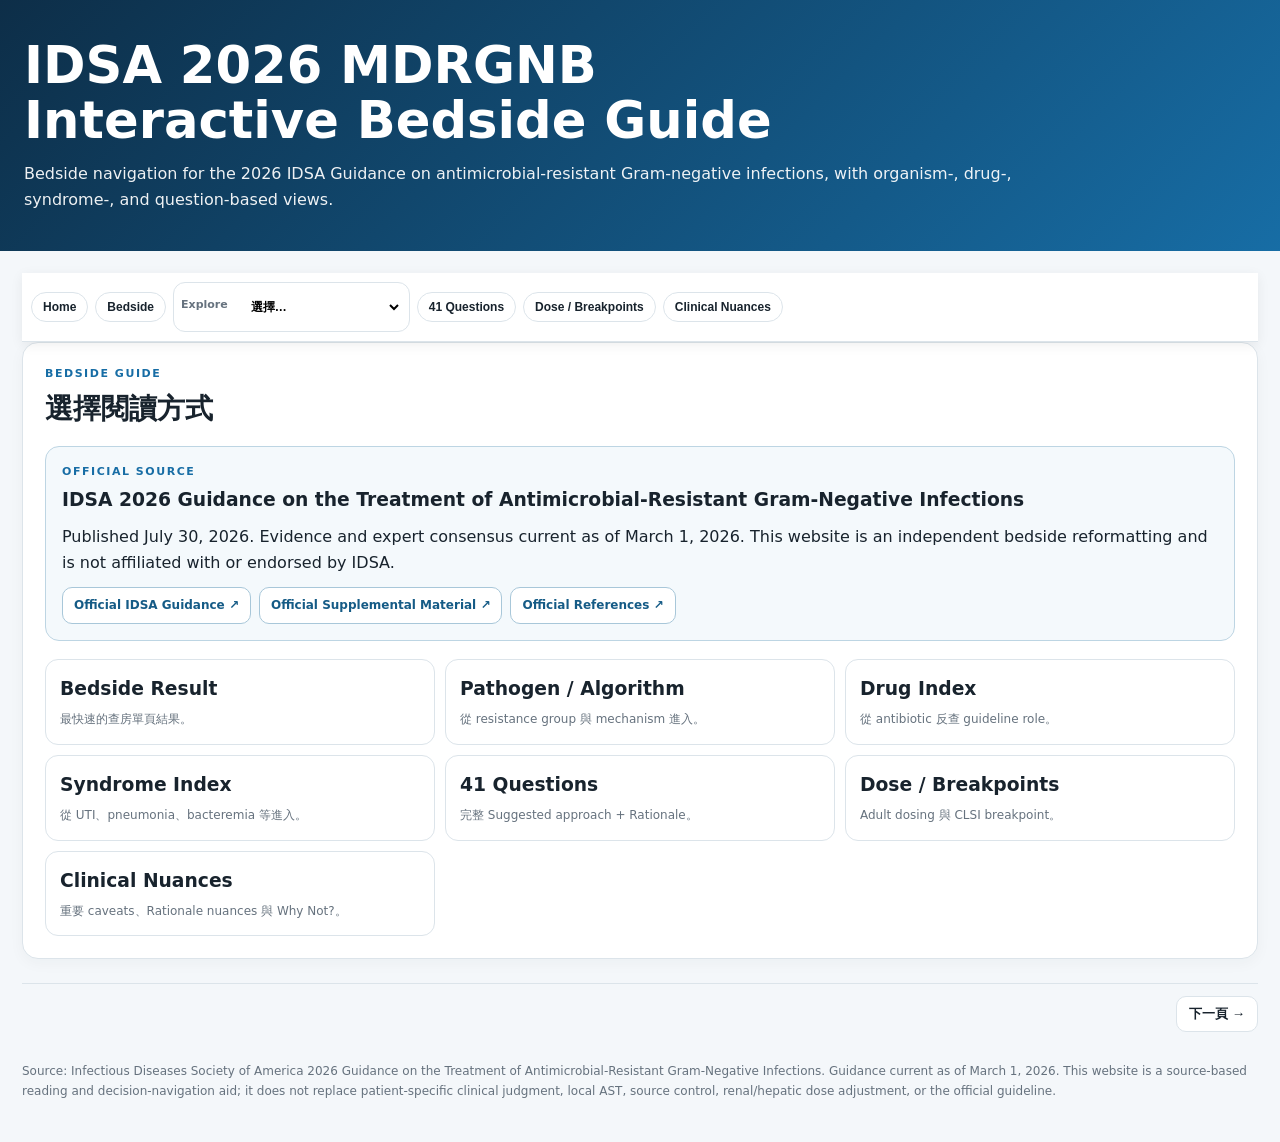
==== commit cfd960b3: "Conservatively polish reference and navigation copy" ====
--- a/index.html
+++ b/index.html
@@ -32,13 +32,11 @@
 .v5hero{background:linear-gradient(135deg,#eef7fc,#f7fbfd);border:1px solid #cfe0ec}
 .alg-grid{display:grid;grid-template-columns:1fr 1.45fr;gap:12px}.field label{display:block;font-size:11px;font-weight:900;letter-spacing:.05em;color:var(--muted);margin-bottom:5px}
 .caveats{display:grid;grid-template-columns:repeat(2,1fr);gap:8px;margin-top:12px}.caveat{display:flex!important;gap:9px;align-items:flex-start;padding:10px;border:1px solid var(--line);border-radius:10px;background:#fafcfd;cursor:pointer}.caveat input{margin-top:4px}.caveat small{display:block;color:var(--muted);font-weight:400;margin-top:2px}
-.alg-actions{display:flex;gap:8px;flex-wrap:wrap;margin-top:12px}.alg-result{display:none;margin-top:15px}.alg-result.show{display:block}.result-grid{display:grid;grid-template-columns:1fr 1fr;gap:10px;margin-top:10px}.result-box{border:1px solid var(--line);border-radius:11px;padding:12px}.result-box h4{margin:0 0 5px;font-size:12px;text-transform:uppercase;letter-spacing:.05em}.sourcebox{grid-column:1/-1;background:#f8fbfd;border-color:#cfe0ec}.sourcebox p{white-space:pre-wrap;margin:5px 0 0}.warningbox{background:#fff9e9}.caveat-out{background:#fff4f3}.crumb{font-size:12px;color:var(--accent);font-weight:900}.v5tag{display:inline-block;background:#102f49;color:white;border-radius:999px;padding:3px 8px;font-size:11px;font-weight:900;margin-bottom:7px}
-@media(max-width:800px){.alg-grid,.result-grid,.caveats{grid-template-columns:1fr}.sourcebox{grid-column:auto}}
-
-.qa-stats{display:grid;grid-template-columns:repeat(4,1fr);gap:10px;margin:12px 0}.qa-stats>div{background:#f8fbfd;border:1px solid var(--line);border-radius:12px;padding:14px}.qa-stats strong{display:block;font-size:27px;color:var(--accent)}.qa-stats span{display:block;font-size:12px;color:var(--muted)}
+.alg-actions{display:flex;gap:8px;flex-wrap:wrap;margin-top:12px}.alg-result{display:none;margin-top:15px}.alg-result.show{display:block}.result-grid{display:grid;grid-template-columns:1fr 1fr;gap:10px;margin-top:10px}.result-box{border:1px solid var(--line);border-radius:11px;padding:12px}.result-box h4{margin:0 0 5px;font-size:12px;text-transform:uppercase;letter-spacing:.05em}.sourcebox{grid-column:1/-1;background:#f8fbfd;border-color:#cfe0ec}.sourcebox p{white-space:pre-wrap;margin:5px 0 0}.warningbox{background:#fff9e9}.caveat-out{background:#fff4f3}.crumb{font-size:12px;color:var(--accent);font-weight:900}@media(max-width:800px){.alg-grid,.result-grid,.caveats{grid-template-columns:1fr}.sourcebox{grid-column:auto}}
+
 .nuance-grid{display:grid;grid-template-columns:repeat(2,1fr);gap:10px}.nuance{border:1px solid var(--line);border-radius:12px;padding:13px;background:#fff}.nhead{display:flex;justify-content:space-between;gap:10px}.nhead span{font-size:11px;font-weight:900;color:var(--accent)}.nuance p{margin:6px 0}.why{background:#fff8e8;padding:8px;border-radius:8px;font-size:12px}
 .bpwrap table{min-width:950px}.bptable tbody th{position:static}.footnotes{font-size:12px;color:#46545f;margin-top:12px}.footnotes p{margin:4px 0}
-@media(max-width:900px){.qa-stats,.nuance-grid{grid-template-columns:1fr}}
+@media(max-width:900px){.nuance-grid{grid-template-columns:1fr}}
 
 .drugjump{display:flex;gap:6px;flex-wrap:wrap;margin:10px 0 18px}.drugjump a,.qchip{font-size:11px;font-weight:900;text-decoration:none;color:var(--accent);border:1px solid var(--line);border-radius:999px;padding:4px 8px;background:white}
 .drugcard{border:1px solid var(--line);border-radius:14px;padding:16px;margin:12px 0;background:white}.drughead{display:flex;justify-content:space-between;gap:12px;align-items:flex-start}.drughead h3{font-size:22px;margin:0}.drugnote{margin-top:10px;background:#f7fbfd;border-left:4px solid var(--accent);padding:10px 12px;border-radius:8px}.drugnote p{margin:4px 0 0}
@@ -222,7 +220,7 @@
 </div>
 
 </section><section class="panel" id="matrix">
-<div class="kicker">SOURCE-FAITHFUL MATRIX</div><h2>Novel / Major Antibiotic Recommendation Matrix</h2>
+<div class="kicker">SOURCE-BASED MATRIX</div><h2>Novel / Major Antibiotic Recommendation Matrix</h2>
 <div class="legend">
 <span style="background:var(--green)">Preferred</span><span style="background:var(--amber)">Alternative</span>
 <span style="background:var(--vio)">Conditional</span><span style="background:#fff0df">Temporary bridge</span>
@@ -956,13 +954,13 @@
  </div>
 </section>
 <section class="panel" id="dosing">
-<div class="kicker">TABLE 1 QUICK REFERENCE</div><h2>Adult Dosing</h2>
-<p>適用於 guideline 所討論的 organisms / syndromes，且假設 normal renal and hepatic function；部分 dosing 與 FDA label 不同。Renal adjustment、pediatric dosing、CNS-specific dosing 請依原 guideline / supplemental material。</p>
+<div class="kicker">TABLE 1</div><h2>Adult Dosing</h2>
+<p>適用於 guideline 所討論的 organisms / syndromes，並假設 normal renal and hepatic function。部分 dosing 與 FDA label 不同；renal adjustment、pediatric dosing 與 CNS-specific dosing 請參照原 guideline / supplemental material。</p>
 <input id="doseSearch" class="search" placeholder="搜尋 drug / indication…" oninput="filterTable('doseTable',this.value)">
 <div class="tablewrap"><table id="doseTable"><thead><tr><th>Drug</th><th>Indication / condition</th><th>Suggested adult dose</th></tr></thead><tbody><tr><td><b>Amikacin</b></td><td>uUTI</td><td>15 mg/kg IV as a single dose</td></tr><tr><td><b>Amikacin</b></td><td>cUTI</td><td>15 mg/kg IV once; subsequent doses and interval based on pharmacokinetic evaluation</td></tr><tr><td><b>Ampicillin-sulbactam</b></td><td>CRAB high-dose</td><td>Total daily sulbactam 9 g: ampicillin-sulbactam 9 g IV q8h over 4 h OR 27 g IV continuous infusion over 24 h</td></tr><tr><td><b>Aztreonam-avibactam</b></td><td>All discussed indications</td><td>2.67 g IV once over 3 h loading dose, then 2 g IV q6h over 3 h</td></tr><tr><td><b>Cefepime</b></td><td>uUTI</td><td>1 g IV q8h over 30 min</td></tr><tr><td><b>Cefepime</b></td><td>All other infections</td><td>2 g IV loading dose over 30 min, then 2 g IV q8h over 3 h</td></tr><tr><td><b>Cefepime-enmetazobactam</b></td><td>Standard</td><td>2.5 g IV q8h over 2 h</td></tr><tr><td><b>Cefepime-enmetazobactam</b></td><td>CrCL ≥130 mL/min</td><td>2.5 g IV q8h over 4 h</td></tr><tr><td><b>Cefiderocol</b></td><td>Standard</td><td>2 g IV q8h over 3 h</td></tr><tr><td><b>Cefiderocol</b></td><td>CrCL ≥120 mL/min</td><td>2 g IV q6h over 3 h</td></tr><tr><td><b>Ceftazidime-avibactam</b></td><td>Standard</td><td>2.5 g IV q8h over 3 h</td></tr><tr><td><b>Ceftazidime-avibactam + aztreonam</b></td><td>Combination</td><td>Ceftazidime-avibactam 2.5 g IV q8h over 3 h PLUS aztreonam 2 g IV q8h over 3 h, administered simultaneously via Y-site</td></tr><tr><td><b>Ceftolozane-tazobactam</b></td><td>uUTI</td><td>1.5 g IV q8h over 1 h</td></tr><tr><td><b>Ceftolozane-tazobactam</b></td><td>All other infections</td><td>3 g IV q8h over 3 h</td></tr><tr><td><b>Ciprofloxacin</b></td><td>uUTI</td><td>400 mg IV q12h OR 500 mg PO q12h</td></tr><tr><td><b>Ciprofloxacin</b></td><td>All other infections</td><td>400 mg IV q8h OR 750 mg PO q12h</td></tr><tr><td><b>Colistin</b></td><td>—</td><td>Refer to international consensus guidelines on polymyxins</td></tr><tr><td><b>Eravacycline</b></td><td>Standard</td><td>1 mg/kg IV q12h</td></tr><tr><td><b>Ertapenem</b></td><td>Standard</td><td>1 g IV q24h over 30 min</td></tr><tr><td><b>Fosfomycin</b></td><td>uUTI</td><td>3 g PO as a single dose</td></tr><tr><td><b>Fosfomycin</b></td><td>cUTI</td><td>6 g IV q8h over 1 h</td></tr><tr><td><b>Gentamicin</b></td><td>uUTI</td><td>5 mg/kg IV as a single dose</td></tr><tr><td><b>Gentamicin</b></td><td>cUTI</td><td>7 mg/kg IV once; subsequent doses and interval based on pharmacokinetic evaluation</td></tr><tr><td><b>Gepotidacin</b></td><td>uUTI</td><td>1.5 g PO q12h</td></tr><tr><td><b>Imipenem-cilastatin</b></td><td>uUTI</td><td>500 mg imipenem IV q6h over 30 min</td></tr><tr><td><b>Imipenem-cilastatin</b></td><td>All other infections</td><td>500 mg imipenem IV q6h over 3 h (if feasible) OR 1,000 mg imipenem IV q8h over 1 h</td></tr><tr><td><b>Imipenem-cilastatin</b></td><td>CrCL ≥90 mL/min</td><td>1 g imipenem IV q6h over 1 h</td></tr><tr><td><b>Imipenem-cilastatin-relebactam</b></td><td>Standard</td><td>1.25 g IV q6h over 30 min</td></tr><tr><td><b>Levofloxacin</b></td><td>Standard</td><td>750 mg IV/PO q24h</td></tr><tr><td><b>Meropenem</b></td><td>uUTI</td><td>1 g IV q8h over 30 min</td></tr><tr><td><b>Meropenem</b></td><td>All other infections</td><td>1–2 g IV q8h over 3 h (if feasible); 2 g preferred for obesity, CNS infections, ECMO, or CrCL ≥130 mL/min</td></tr><tr><td><b>Meropenem-vaborbactam</b></td><td>Standard</td><td>4 g IV q8h over 3 h</td></tr><tr><td><b>Minocycline</b></td><td>Standard</td><td>200 mg IV/PO q12h</td></tr><tr><td><b>Nitrofurantoin</b></td><td>Macrobid®</td><td>100 mg PO q12h</td></tr><tr><td><b>Nitrofurantoin</b></td><td>Oral suspension</td><td>50 mg PO q6h</td></tr><tr><td><b>Pivmecillinam</b></td><td>uUTI</td><td>370 mg pivmecillinam PO q8h</td></tr><tr><td><b>Plazomicin</b></td><td>uUTI</td><td>15 mg/kg IV as a single dose</td></tr><tr><td><b>Plazomicin</b></td><td>cUTI</td><td>15 mg/kg IV once; subsequent doses and interval based on pharmacokinetic evaluation</td></tr><tr><td><b>Polymyxin B</b></td><td>—</td><td>Refer to international consensus guidelines on polymyxins</td></tr><tr><td><b>Sulbactam-durlobactam</b></td><td>Standard</td><td>2 g IV q6h over 3 h</td></tr><tr><td><b>Sulbactam-durlobactam</b></td><td>CrCL ≥130 mL/min</td><td>2 g IV q4h over 3 h</td></tr><tr><td><b>Sulopenem etzadroxil-probenecid</b></td><td>uUTI</td><td>500 mg/500 mg PO q12h</td></tr><tr><td><b>Tigecycline</b></td><td>Standard</td><td>200 mg IV loading dose, then 100 mg IV q12h</td></tr><tr><td><b>Tobramycin</b></td><td>uUTI</td><td>5 mg/kg IV as a single dose</td></tr><tr><td><b>Tobramycin</b></td><td>cUTI</td><td>7 mg/kg IV once; subsequent doses and interval based on pharmacokinetic evaluation</td></tr><tr><td><b>TMP-SMX</b></td><td>uUTI</td><td>160 mg TMP component IV/PO q12h</td></tr><tr><td><b>TMP-SMX</b></td><td>All other infections</td><td>8–15 mg/kg/day TMP component IV/PO divided q8–12h</td></tr></tbody></table></div>
 </section><section class="panel" id="breakpoints">
-<div class="kicker">SOURCE-AUDITED · TABLE 2</div><h2>2026 CLSI Susceptible Breakpoints — Complete Table</h2>
-<p>單位皆為 µg/mL。這一版已把先前 quick table 未列出的 agents 補齊，並保留 guideline Table 2 的 footnote markers。</p>
+<div class="kicker">CLSI 2026 · TABLE 2</div><h2>2026 CLSI Susceptible Breakpoints — Complete Table</h2>
+<p>單位皆為 µg/mL。表格保留 guideline Table 2 的完整 agents 與 footnote markers；breakpoint interpretation 請同時參照下方 footnotes。</p>
 <div class="matrixwrap bpwrap"><table class="bptable"><thead><tr>
 <th>Antibiotic</th><th>Enterobacterales</th><th><i>Pseudomonas aeruginosa</i></th><th>CRAB</th><th><i>Stenotrophomonas maltophilia</i></th>
 </tr></thead><tbody><tr><td><b>Amikacin</b></td><td>≤4</td><td>≤16²</td><td>—</td><td>—</td></tr><tr><td><b>Ampicillin-sulbactam</b></td><td>—</td><td>—</td><td>≤8/4</td><td>—</td></tr><tr><td><b>Aztreonam</b></td><td>≤4</td><td>≤8</td><td>—</td><td>—</td></tr><tr><td><b>Aztreonam-avibactam</b></td><td>≤4/4</td><td>—</td><td>—</td><td>—³</td></tr><tr><td><b>Cefepime</b></td><td>≤2⁴</td><td>≤8</td><td>—</td><td>—</td></tr><tr><td><b>Cefepime-enmetazobactam</b></td><td>≤8/8⁵</td><td>—</td><td>—</td><td>—</td></tr><tr><td><b>Cefiderocol</b></td><td>≤4</td><td>≤4</td><td>≤4</td><td>≤1</td></tr><tr><td><b>Ceftazidime</b></td><td>≤4</td><td>≤8</td><td>—</td><td>—</td></tr><tr><td><b>Ceftazidime-avibactam</b></td><td>≤8/4</td><td>≤8/4</td><td>—</td><td>—</td></tr><tr><td><b>Ceftolozane-tazobactam</b></td><td>≤2/4</td><td>≤4/4</td><td>—</td><td>—</td></tr><tr><td><b>Ciprofloxacin</b></td><td>≤0.25</td><td>≤0.5</td><td>—</td><td>—</td></tr><tr><td><b>Colistin or polymyxin B</b></td><td>—⁶</td><td>—⁶</td><td>—⁶</td><td>—</td></tr><tr><td><b>Ertapenem</b></td><td>≤0.5</td><td>—</td><td>—</td><td>—</td></tr><tr><td><b>Fosfomycin (IV)</b></td><td>≤8⁵˒⁷</td><td>—</td><td>—</td><td>—</td></tr><tr><td><b>Fosfomycin tromethamine (oral)</b></td><td>≤64⁸</td><td>—</td><td>—</td><td>—</td></tr><tr><td><b>Gentamicin</b></td><td>≤2</td><td>—</td><td>—</td><td>—</td></tr><tr><td><b>Gepotidacin</b></td><td>≤16²˒⁵</td><td>—</td><td>—</td><td>—</td></tr><tr><td><b>Imipenem</b></td><td>≤1</td><td>≤2</td><td>—</td><td>—</td></tr><tr><td><b>Imipenem-relebactam</b></td><td>≤1/4</td><td>≤2/4</td><td>—</td><td>—</td></tr><tr><td><b>Levofloxacin</b></td><td>≤0.5</td><td>≤1</td><td>—</td><td>≤2</td></tr><tr><td><b>Meropenem</b></td><td>≤1</td><td>≤2</td><td>—</td><td>—</td></tr><tr><td><b>Meropenem-vaborbactam</b></td><td>≤4/8</td><td>—</td><td>—</td><td>—</td></tr><tr><td><b>Minocycline</b></td><td>≤4</td><td>—</td><td>≤1</td><td>≤1</td></tr><tr><td><b>Nitrofurantoin</b></td><td>≤32²</td><td>—</td><td>—</td><td>—</td></tr><tr><td><b>Piperacillin-tazobactam</b></td><td>≤8/4⁹</td><td>≤16/4</td><td>—</td><td>—</td></tr><tr><td><b>Pivmecillinam (mecillinam)</b></td><td>≤8²</td><td>—</td><td>—</td><td>—</td></tr><tr><td><b>Plazomicin</b></td><td>≤2</td><td>—</td><td>—</td><td>—</td></tr><tr><td><b>Sulbactam-durlobactam</b></td><td>—</td><td>—</td><td>≤4/4</td><td>—</td></tr><tr><td><b>Sulopenem</b></td><td>≤0.25⁵</td><td>—</td><td>—</td><td>—</td></tr><tr><td><b>Tigecycline</b></td><td>≤2⁵</td><td>—</td><td>—</td><td>—</td></tr><tr><td><b>TMP-SMX</b></td><td>≤2/38</td><td>—</td><td>—</td><td>≤2/38</td></tr><tr><td><b>Tobramycin</b></td><td>≤2</td><td>≤1</td><td>—</td><td>—</td></tr></tbody></table></div>
@@ -1024,7 +1022,7 @@
 <div class="tablewrap"><table><thead><tr><th>Situation</th><th>Drug / strategy</th><th>Why this should not be flattened into “susceptible = usable”</th><th>Source Q</th></tr></thead><tbody><tr><td><b>ESBL-E cUTI / invasive</b></td><td>Cefepime</td><td>Avoid for cUTI or non-urinary ESBL-E infection even if reported susceptible.</td><td>Q1.5</td></tr><tr><td><b>ESBL-E invasive</b></td><td>Piperacillin-tazobactam</td><td>Not suggested outside urinary tract even if susceptible.</td><td>Q1.4</td></tr><tr><td><b>ESBL-E</b></td><td>Cephamycins</td><td>Not suggested until better outcomes data and optimal dosing are available.</td><td>Q1.6</td></tr><tr><td><b>AmpC-E invasive</b></td><td>Ceftriaxone / cefotaxime / ceftazidime</td><td>Not suggested for invasive infection with moderate-risk inducible AmpC species.</td><td>Q2.4</td></tr><tr><td><b>AmpC-E invasive</b></td><td>Piperacillin-tazobactam</td><td>Not suggested for invasive infection caused by moderate-risk inducible AmpC species.</td><td>Q2.5</td></tr><tr><td><b>AmpC-E</b></td><td>Ceftolozane-tazobactam</td><td>Not suggested for AmpC-E treatment.</td><td>Q2.6</td></tr><tr><td><b>CRE bloodstream / UTI</b></td><td>Eravacycline / Tigecycline</td><td>Not suggested because of low serum/urinary exposure.</td><td>Q3.7</td></tr><tr><td><b>CRE</b></td><td>Routine combination therapy</td><td>Not routinely suggested after an active β-lactam is identified.</td><td>Q3.8</td></tr><tr><td><b>DTR P. aeruginosa</b></td><td>Routine combination therapy</td><td>Not suggested when susceptibility to an active newer β-lactam is confirmed.</td><td>Q4.6</td></tr><tr><td><b>DTR P. aeruginosa pneumonia</b></td><td>Routine nebulized antibiotics</td><td>Not suggested when an active systemic β-lactam is available.</td><td>Q4.7</td></tr><tr><td><b>CRAB pneumonia</b></td><td>Routine nebulized antibiotics</td><td>Not suggested.</td><td>Q5.6</td></tr><tr><td><b>S. maltophilia</b></td><td>Ceftazidime</td><td>Not suggested because intrinsic β-lactamases are expected to render it inactive.</td><td>Q6.6</td></tr></tbody></table></div>
 </section><div class='pager'><button onclick="showPage('reference')">← 上一頁</button><span></span></div></div></main>
 
-<footer>Source: Infectious Diseases Society of America 2026 Guidance on the Treatment of Antimicrobial-Resistant Gram-Negative Infections. Guidance current as of March 1, 2026. This website is a source-faithful reading and decision-navigation aid; it does not replace patient-specific clinical judgment, local AST, source control, renal/hepatic dose adjustment, or the official guideline.</footer>
+<footer>Source: Infectious Diseases Society of America 2026 Guidance on the Treatment of Antimicrobial-Resistant Gram-Negative Infections. Guidance current as of March 1, 2026. This website is a source-based reading and decision-navigation aid; it does not replace patient-specific clinical judgment, local AST, source control, renal/hepatic dose adjustment, or the official guideline.</footer>
 
 <script>
 const TREE={"ESBL-E": {"uUTI": "1.1", "cUTI": "1.2", "Invasive / non-UTI (incl. bacteremia, pneumonia)": "1.3", "Role of piperacillin-tazobactam": "1.4", "Role of cefepime": "1.5", "Role of cephamycins": "1.6", "Role of newer β-lactams": "1.7"}, "AmpC-E": {"Which organisms are moderate-risk?": "2.1", "β-lactam selection": "2.2", "Role of cefepime": "2.3", "Role of ceftriaxone": "2.4", "Role of piperacillin-tazobactam": "2.5", "Role of newer β-lactams": "2.6", "Role of non-β-lactams": "2.7"}, "CRE": {"uUTI": "3.1", "cUTI": "3.2", "Non-carbapenemase CRE": "3.3", "KPC-producing Enterobacterales": "3.4", "NDM-producing Enterobacterales": "3.5", "OXA-48-like-producing Enterobacterales": "3.6", "Role of eravacycline / tigecycline": "3.7", "Role of combination therapy": "3.8"}, "DTR P. aeruginosa": {"MDR P. aeruginosa – general β-lactam selection": "4.1", "cUTI": "4.2", "Non-UTI / invasive infection": "4.3", "Carbapenemase detected": "4.4", "Risk of treatment-emergent resistance": "4.5", "Role of combination therapy": "4.6", "Nebulized antibiotics for pneumonia": "4.7"}, "CRAB": {"Sulbactam-durlobactam": "5.1", "High-dose ampicillin-sulbactam bridge": "5.2", "Role of cefiderocol": "5.3", "Role of minocycline": "5.4", "Role of polymyxin B": "5.5", "Nebulized antibiotics": "5.6"}, "S. maltophilia": {"Role of cefiderocol": "6.1", "Role of aztreonam-avibactam": "6.2", "Role of levofloxacin": "6.3", "Role of minocycline": "6.4", "Role of TMP-SMX": "6.5", "Role of ceftazidime": "6.6"}};
